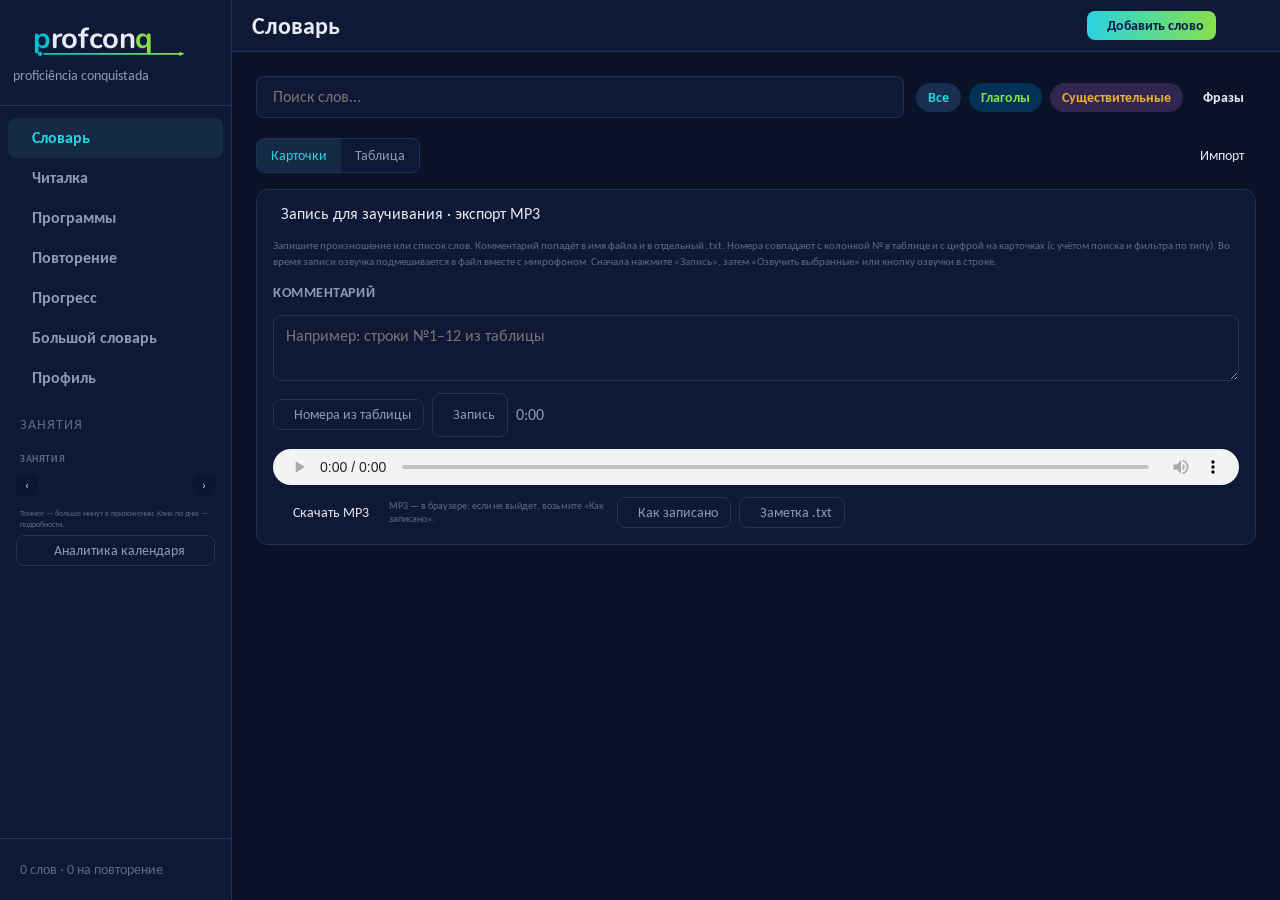
==== index.html @ d8fa4117 "Initial commit: proficonq SPA with URL routing Co-authored-by: Cursor <cursoragent@cursor.com>" ====
﻿<!DOCTYPE html>
<html lang="ru" data-theme="dark">
<head>
<meta charset="UTF-8">
<meta name="viewport" content="width=device-width, initial-scale=1.0, viewport-fit=cover">
<script>
(function(){try{var w=window.innerWidth;if(window.visualViewport&&visualViewport.width>0)w=Math.min(w,visualViewport.width);var narrow=w<=768;document.documentElement.classList.toggle('narrow-drawer',narrow);if(narrow)document.documentElement.classList.add('mobile-nav-collapsed');}catch(e){}})();
</script>
<title>profconq</title>
<link rel="icon" type="image/svg+xml" href="/favicon.svg">
<meta name="theme-color" content="#00C2D1">
<meta name="description" content="profconq — proficiência conquistada">
<link rel="preconnect" href="https://fonts.googleapis.com">
<link rel="preconnect" href="https://fonts.gstatic.com" crossorigin>
<link href="https://fonts.googleapis.com/css2?family=Carlito:ital,wght@0,400;0,700;1,400;1,700&family=Nunito:wght@700&display=swap" rel="stylesheet">
<script src="https://unpkg.com/lucide@latest/dist/umd/lucide.js"></script>
<style>
/* ───── DESIGN TOKENS ───── */
:root,[data-theme="light"]{
  --color-bg:#f4f8fa;--color-surface:#ffffff;--color-surface-2:#f9fbfc;
  --color-surface-offset:#eef6f8;--color-surface-offset-2:#e3f0f3;
  --color-surface-dynamic:#d6e8ec;--color-divider:#d0e2e6;--color-border:#c2d6dc;
  --color-text:#0D1B4D;--color-text-muted:#4a5878;--color-text-faint:#8a96ad;
  --color-text-inverse:#ffffff;
  --color-primary:#00C2D1;--color-primary-hover:#00a8b6;--color-primary-active:#008a96;
  --color-primary-highlight:#dff6f8;
  --color-success:#5cb82e;--color-error:#c43d8b;--color-warning:#c45c1a;
  --color-gold:#e6a817;--color-accent:#86E04A;
  --radius-sm:.375rem;--radius-md:.5rem;--radius-lg:.75rem;--radius-xl:1rem;--radius-full:9999px;
  --shadow-sm:0 1px 2px oklch(0.2 0.01 80/.06);--shadow-md:0 4px 12px oklch(0.2 0.01 80/.08);
  --shadow-lg:0 12px 32px oklch(0.2 0.01 80/.12);
  --transition:180ms cubic-bezier(.16,1,.3,1);
  --space-1:.25rem;--space-2:.5rem;--space-3:.75rem;--space-4:1rem;
  --space-5:1.25rem;--space-6:1.5rem;--space-8:2rem;--space-10:2.5rem;
  --space-12:3rem;--space-16:4rem;--space-20:5rem;
  --text-xs:clamp(.75rem,.7rem + .25vw,.875rem);
  --text-sm:clamp(.875rem,.8rem + .35vw,1rem);
  --text-base:clamp(1rem,.95rem + .25vw,1.125rem);
  --text-lg:clamp(1.125rem,1rem + .75vw,1.5rem);
  --text-xl:clamp(1.5rem,1.2rem + 1.25vw,2.25rem);
  --font-ui:'Carlito',Calibri,'Segoe UI','Helvetica Neue',Helvetica,Arial,sans-serif;
  --font-display:var(--font-ui);
  --font-body:var(--font-ui);
}
[data-theme="dark"]{
  --color-bg:#0a1228;--color-surface:#0f1835;--color-surface-2:#131e3f;
  --color-surface-offset:#0c152f;--color-surface-offset-2:#162044;
  --color-surface-dynamic:#1c2a52;--color-divider:#1a2848;--color-border:#243158;
  --color-text:#e4ebf5;--color-text-muted:#8b9ab8;--color-text-faint:#5c6a85;
  --color-text-inverse:#0D1B4D;
  --color-primary:#28d4e0;--color-primary-hover:#00C2D1;--color-primary-active:#00a8b6;
  --color-primary-highlight:#152a45;
  --color-success:#86E04A;--color-error:#d163a7;--color-warning:#bb653b;
  --color-gold:#e8af34;--color-accent:#86E04A;
  --shadow-sm:0 1px 2px oklch(0 0 0/.2);--shadow-md:0 4px 12px oklch(0 0 0/.3);
  --shadow-lg:0 12px 32px oklch(0 0 0/.4);
}
*,*::before,*::after{box-sizing:border-box;margin:0;padding:0}
html{-webkit-font-smoothing:antialiased;text-rendering:optimizeLegibility;scroll-behavior:smooth}
body{min-height:100dvh;font-family:var(--font-body);font-size:var(--text-base);line-height:1.5;color:var(--color-text);background:var(--color-bg);display:flex;flex-direction:column}
img,svg{display:block;max-width:100%}
input,button,textarea,select{font:inherit;color:inherit}
button{cursor:pointer;background:none;border:none}
.btn i,.btn svg,.btn [data-lucide]{pointer-events:none;flex-shrink:0}
::selection{background:oklch(from var(--color-primary) l c h/.25);color:var(--color-text)}
:focus-visible{outline:2px solid var(--color-primary);outline-offset:3px;border-radius:var(--radius-sm)}
a,button,[role="button"],input,textarea,select{transition:color var(--transition),background var(--transition),border-color var(--transition),box-shadow var(--transition),opacity var(--transition)}

/* ───── LAYOUT ───── */
.app-shell{display:flex;flex:1;height:100dvh;overflow:hidden}
.sidebar{width:232px;flex-shrink:0;background:var(--color-surface);border-right:1px solid var(--color-border);display:flex;flex-direction:column;overflow-y:auto;transition:width var(--transition)}
.sidebar-header{padding:var(--space-5) var(--space-3);display:flex;align-items:center;gap:var(--space-3);border-bottom:1px solid var(--color-border);min-width:0;background:var(--color-surface)}
.logo-wrap{display:flex;flex-direction:column;gap:var(--space-2);min-width:0;flex:1;width:100%}
.logo-wordmark{display:block;width:auto;max-width:200px;height:40px;background:transparent}
.logo-wordmark .logo-mid{fill:#0D1B4D}
[data-theme="dark"] .logo-wordmark .logo-mid{fill:#e4ebf5}
.logo-sub{font-size:var(--text-xs);color:var(--color-text-muted);padding-left:1px;line-height:1.2}
.sidebar-nav{flex:1;padding:var(--space-3) var(--space-2)}
.nav-section{margin-bottom:var(--space-4)}
.nav-section[hidden]{display:none!important}
.nav-label{font-size:var(--text-xs);color:var(--color-text-faint);text-transform:uppercase;letter-spacing:.07em;padding:0 var(--space-3);margin-bottom:var(--space-1)}
.nav-item{display:flex;align-items:center;gap:var(--space-3);padding:var(--space-2) var(--space-3);border-radius:var(--radius-md);color:var(--color-text-muted);font-size:var(--text-sm);font-weight:500;cursor:pointer;user-select:none;text-decoration:none;width:100%;text-align:left}
.nav-item i{flex-shrink:0;opacity:.8}
.nav-item:hover{background:var(--color-surface-offset);color:var(--color-text)}
.nav-item.active{background:var(--color-primary-highlight);color:var(--color-primary)}
.nav-item.active i{opacity:1}
.nav-item-main{font-weight:600}
.hub-page{max-width:880px}
.hub-title{font-family:var(--font-display);font-size:var(--text-xl);margin-bottom:var(--space-2)}
.hub-desc{color:var(--color-text-muted);margin-bottom:var(--space-6);font-size:var(--text-sm);line-height:1.5}
.hub-grid{display:grid;grid-template-columns:repeat(auto-fill,minmax(240px,1fr));gap:var(--space-4)}
.hub-card{display:flex;flex-direction:column;gap:var(--space-2);padding:var(--space-5);border:1px solid var(--color-border);border-radius:var(--radius-lg);background:var(--color-surface);cursor:pointer;text-align:left;width:100%;transition:border-color var(--transition),background var(--transition),box-shadow var(--transition)}
.hub-card:hover{border-color:var(--color-primary);background:var(--color-surface-offset);box-shadow:var(--shadow-sm)}
.hub-card-title{font-weight:600;color:var(--color-text);font-size:var(--text-base)}
.hub-card-desc{font-size:var(--text-xs);color:var(--color-text-muted);line-height:1.45}
.profile-page{max-width:min(640px,100%);display:flex;flex-direction:column;gap:var(--space-3);padding-bottom:var(--space-6)}
.profile-brand{display:flex;flex-direction:column;gap:2px;padding:var(--space-2) 0 var(--space-1)}
.profile-brand-title{font-family:var(--font-display);font-size:var(--text-xl);font-weight:700;letter-spacing:-.02em;line-height:1.15}
.profile-brand-title .profile-brand-p{color:#00C2D1}
.profile-brand-title .profile-brand-q{color:#86E04A}
.profile-brand-tagline{font-size:var(--text-xs);color:var(--color-text-muted);line-height:1.4}
.profile-section-title{font-size:11px;font-weight:600;text-transform:uppercase;letter-spacing:.06em;color:var(--color-text-faint);margin:var(--space-2) 0 0;padding:0 var(--space-1)}
.profile-card{padding:var(--space-4) var(--space-5);border:1px solid var(--color-border);border-radius:var(--radius-xl);background:var(--color-surface)}
.profile-stats-row{display:flex;justify-content:space-evenly;gap:var(--space-3);text-align:center}
.profile-stat-val{font-family:var(--font-display);font-size:var(--text-xl);font-weight:600;color:var(--color-text);line-height:1.2}
.profile-stat-label{font-size:11px;color:var(--color-text-muted);margin-top:4px;line-height:1.3}
.profile-progress-link{display:flex;align-items:center;gap:var(--space-3);width:100%;padding:4px 0;border:none;background:transparent;cursor:pointer;text-align:left;color:inherit;font:inherit}
.profile-progress-link:hover .profile-progress-title{color:var(--color-primary)}
.profile-progress-icon{width:36px;height:36px;border-radius:var(--radius-md);display:flex;align-items:center;justify-content:center;background:color-mix(in oklch,var(--color-primary) 14%,var(--color-surface));color:var(--color-primary);flex-shrink:0}
.profile-progress-body{flex:1;min-width:0}
.profile-progress-title{font-size:var(--text-sm);font-weight:600;color:var(--color-text);margin:0 0 2px}
.profile-progress-hint{font-size:var(--text-xs);color:var(--color-text-muted);margin:0;line-height:1.4}
.profile-progress-chevron{color:var(--color-text-muted);flex-shrink:0}
.profile-settings-block{display:flex;flex-direction:column;gap:0}
.profile-setting-block{padding:var(--space-4) 0}
.profile-setting-block:first-child{padding-top:0}
.profile-setting-label{font-size:var(--text-sm);font-weight:600;color:var(--color-text);margin:0 0 8px}
.profile-setting-desc{font-size:var(--text-xs);color:var(--color-text-muted);line-height:1.45;margin:4px 0 0}
.profile-setting-divider{height:1px;background:var(--color-border);margin:0}
.profile-chip-row{display:flex;gap:4px;padding:4px;border-radius:var(--radius-md);background:var(--color-surface-offset);border:1px solid var(--color-border)}
.profile-chip-row--compact .profile-chip{font-size:10px;padding:8px 4px;line-height:1.25}
.profile-chip{flex:1;border:none;background:transparent;border-radius:calc(var(--radius-md) - 2px);padding:10px 6px;font-size:11px;font-weight:500;color:var(--color-text-muted);cursor:pointer;text-align:center;line-height:1.3;transition:background .15s,color .15s}
.profile-chip.active{background:color-mix(in oklch,var(--color-primary) 18%,var(--color-surface));color:var(--color-primary);font-weight:600}
.profile-toggle-row{display:flex;align-items:flex-start;gap:var(--space-3)}
.profile-toggle-copy{flex:1;min-width:0}
.profile-switch{position:relative;width:44px;height:26px;flex-shrink:0;margin-top:2px}
.profile-switch input{opacity:0;width:0;height:0;position:absolute}
.profile-switch-slider{position:absolute;inset:0;border-radius:999px;background:var(--color-surface-offset);border:1px solid var(--color-border);cursor:pointer;transition:background .2s}
.profile-switch-slider::before{content:'';position:absolute;width:20px;height:20px;left:2px;top:2px;border-radius:50%;background:var(--color-text-muted);transition:transform .2s,background .2s}
.profile-switch input:checked+.profile-switch-slider{background:var(--color-primary);border-color:var(--color-primary)}
.profile-switch input:checked+.profile-switch-slider::before{transform:translateX(18px);background:var(--color-surface)}
.profile-font-size-row{display:flex;align-items:center;justify-content:center;gap:var(--space-2);margin-top:var(--space-2)}
.profile-font-size-label{min-width:108px;text-align:center;font-size:12px;font-weight:600;color:var(--color-primary);line-height:1.35}
.profile-font-preview{margin-top:var(--space-3);padding:10px 12px;border-radius:var(--radius-md);background:var(--color-surface-offset);border:1px solid var(--color-border);color:var(--color-text);line-height:1.5}
.programs-page{max-width:920px}
.programs-header{display:flex;align-items:flex-start;justify-content:space-between;gap:var(--space-4);margin-bottom:var(--space-6);flex-wrap:wrap}
.programs-header h2{font-family:var(--font-display);font-size:var(--text-xl);margin:0 0 var(--space-2)}
.programs-header p{margin:0;font-size:var(--text-sm);color:var(--color-text-muted);line-height:1.5;max-width:520px}
.programs-list{display:grid;grid-template-columns:repeat(auto-fill,minmax(260px,1fr));gap:var(--space-4)}
.programs-card{padding:var(--space-5);border:1px solid var(--color-border);border-radius:var(--radius-lg);background:var(--color-surface);cursor:pointer;text-align:left;transition:border-color var(--transition),box-shadow var(--transition)}
.programs-card:hover{border-color:var(--color-primary);box-shadow:var(--shadow-sm)}
.programs-card-title{font-weight:600;color:var(--color-text);margin-bottom:var(--space-1)}
.programs-card-meta{font-size:var(--text-xs);color:var(--color-text-muted);line-height:1.45}
.programs-progress-bar{height:6px;border-radius:999px;background:var(--color-surface-offset);overflow:hidden;margin-top:var(--space-3)}
.programs-progress-fill{height:100%;background:linear-gradient(90deg,var(--color-primary),var(--color-accent));border-radius:inherit}
.programs-empty{padding:var(--space-8);text-align:center;color:var(--color-text-muted);border:1px dashed var(--color-border);border-radius:var(--radius-lg)}
.programs-detail-head{display:flex;align-items:center;gap:var(--space-3);margin-bottom:var(--space-5);flex-wrap:wrap}
.programs-detail-stats{display:grid;grid-template-columns:repeat(auto-fit,minmax(140px,1fr));gap:var(--space-3);margin-bottom:var(--space-5)}
.programs-stat{padding:var(--space-4);border:1px solid var(--color-border);border-radius:var(--radius-lg);background:var(--color-surface)}
.programs-stat-num{font-size:var(--text-lg);font-weight:700;color:var(--color-primary)}
.programs-stat-label{font-size:var(--text-xs);color:var(--color-text-muted);margin-top:2px}
.programs-days{display:flex;flex-direction:column;gap:var(--space-3)}
.programs-day{border:1px solid var(--color-border);border-radius:var(--radius-lg);background:var(--color-surface);overflow:hidden}
.programs-day.is-done{border-color:color-mix(in oklch,var(--color-success) 45%,var(--color-border));background:color-mix(in oklch,var(--color-success) 6%,var(--color-surface))}
.programs-day.is-today{box-shadow:0 0 0 1px var(--color-primary)}
.programs-day-head{display:flex;align-items:center;justify-content:space-between;gap:var(--space-3);padding:var(--space-3) var(--space-4);border-bottom:1px solid var(--color-border);flex-wrap:wrap}
.programs-day-title{font-weight:600;font-size:var(--text-sm)}
.programs-day-date{font-size:var(--text-xs);color:var(--color-text-muted)}
.programs-day-body{padding:var(--space-3) var(--space-4) var(--space-4)}
.programs-day-chips{display:flex;flex-wrap:wrap;gap:6px}
.programs-word-chip{font-size:11px;padding:4px 8px;border-radius:var(--radius-full);background:var(--color-surface-offset);color:var(--color-text);border:1px solid var(--color-border)}
.programs-word-chip.is-frase{background:color-mix(in oklch,var(--color-gold) 12%,var(--color-surface-offset));border-color:color-mix(in oklch,var(--color-gold) 35%,var(--color-border))}
.programs-picker{max-height:min(52vh,420px);overflow-y:auto;border:1px solid var(--color-border);border-radius:var(--radius-md);padding:var(--space-2);background:var(--color-surface-offset)}
.programs-picker-row{display:flex;align-items:flex-start;gap:var(--space-2);padding:6px 8px;border-radius:var(--radius-sm);font-size:var(--text-xs)}
.programs-picker-row:hover{background:var(--color-surface)}
.programs-picker-row label{display:flex;gap:var(--space-2);cursor:pointer;flex:1;min-width:0}
.programs-picker-pt{font-weight:600;color:var(--color-text)}
.programs-picker-ru{color:var(--color-text-muted)}
.programs-vocab-toolbar{display:flex;align-items:center;justify-content:space-between;gap:var(--space-2);flex-wrap:wrap;margin-bottom:var(--space-2)}
.programs-vocab-toolbar-actions{display:flex;align-items:center;gap:6px;flex-wrap:wrap}
.programs-vocab-view-toggle{display:inline-flex;border:1px solid var(--color-border);border-radius:var(--radius-md);overflow:hidden}
.programs-vocab-view-toggle button{border:none;background:transparent;padding:5px 10px;font-size:11px;color:var(--color-text-muted);cursor:pointer;display:inline-flex;align-items:center;gap:4px}
.programs-vocab-view-toggle button.active{background:color-mix(in oklch,var(--color-primary) 18%,var(--color-surface));color:var(--color-primary);font-weight:600}
.programs-picker-count{font-size:11px;color:var(--color-text-muted);margin-left:auto}
.programs-picker-group{margin-bottom:var(--space-3)}
.programs-picker-group:last-child{margin-bottom:0}
.programs-picker-group-head{display:flex;align-items:center;gap:8px;padding:8px 10px;border-radius:var(--radius-md);background:color-mix(in oklch,var(--color-primary) 10%,var(--color-surface));border:1px solid var(--color-border);font-size:12px;font-weight:600;color:var(--color-text);cursor:pointer;user-select:none}
.programs-picker-group-head input{accent-color:var(--color-primary);flex-shrink:0}
.programs-picker-group-title{flex:1;min-width:0;overflow:hidden;text-overflow:ellipsis;white-space:nowrap}
.programs-picker-group-meta{font-size:10px;font-weight:500;color:var(--color-text-muted);flex-shrink:0}
.programs-picker-cards{display:grid;grid-template-columns:repeat(auto-fill,minmax(200px,1fr));gap:8px;padding:8px 4px 4px}
.programs-picker-card{display:flex;gap:8px;align-items:flex-start;padding:8px 10px;border:1px solid var(--color-border);border-radius:var(--radius-md);background:var(--color-surface);cursor:pointer;font-size:11px;line-height:1.35}
.programs-picker-card:hover{border-color:color-mix(in oklch,var(--color-primary) 40%,var(--color-border))}
.programs-picker-card.is-selected{border-color:var(--color-primary);background:color-mix(in oklch,var(--color-primary) 8%,var(--color-surface))}
.programs-picker-card input{accent-color:var(--color-primary);margin-top:2px;flex-shrink:0}
.programs-picker-card-pt{font-weight:600;color:var(--color-text);word-break:break-word}
.programs-picker-card-ru{color:var(--color-text-muted);word-break:break-word}
.programs-picker-card-tag{font-size:9px;color:var(--color-text-faint);margin-top:2px}
.programs-picker-table-wrap{overflow-x:auto;margin-top:4px}
.programs-picker-table{width:100%;border-collapse:collapse;font-size:11px;min-width:480px}
.programs-picker-table th,.programs-picker-table td{padding:6px 8px;border-bottom:1px solid var(--color-border);text-align:left;vertical-align:top}
.programs-picker-table th{font-size:10px;text-transform:uppercase;letter-spacing:.04em;color:var(--color-text-faint);background:var(--color-surface)}
.programs-picker-table tbody tr:hover{background:var(--color-surface-offset)}
.programs-picker-table .programs-picker-group-row td{background:color-mix(in oklch,var(--color-primary) 10%,var(--color-surface));font-weight:600}
.programs-create-modal .modal{max-width:min(820px,96vw)!important;max-height:min(92vh,900px);display:flex;flex-direction:column}
.programs-create-modal .programs-create-body{overflow-y:auto;flex:1;min-height:0}
.activity-cal-wrap{padding:var(--space-2) var(--space-2) 0;margin-top:var(--space-2)}
.activity-cal-h{font-size:10px;font-weight:600;text-transform:uppercase;letter-spacing:.06em;color:var(--color-text-faint);margin:0 0 var(--space-2);padding:0 var(--space-1)}
.activity-cal-nav{display:flex;align-items:center;justify-content:space-between;gap:4px;margin-bottom:6px}
.activity-cal-nav button{border:none;background:var(--color-surface-offset);color:var(--color-text);width:22px;height:22px;border-radius:var(--radius-sm);cursor:pointer;font-size:12px;line-height:1;padding:0}
.activity-cal-nav button:hover{background:var(--color-border)}
.activity-cal-title{font-size:10px;color:var(--color-text-muted);text-align:center;flex:1;line-height:1.2}
.activity-cal-grid{display:grid;grid-template-columns:repeat(7,1fr);gap:2px}
.activity-cal-dow{font-size:8px;color:var(--color-text-faint);text-align:center;padding:0 0 3px;text-transform:uppercase}
.activity-cal-cell{min-height:22px;font-size:9px;border-radius:4px;display:flex;align-items:center;justify-content:center;cursor:pointer;border:1px solid transparent;color:var(--color-text);line-height:1}
.activity-cal-cell:hover{border-color:color-mix(in oklch,var(--color-primary) 60%,transparent)}
.activity-cal-cell.other-month{opacity:.38}
.activity-cal-cell.today{box-shadow:0 0 0 1px var(--color-primary)}
.activity-cal-legend{font-size:8px;color:var(--color-text-faint);margin-top:6px;line-height:1.35;padding:0 var(--space-1)}
.activity-day-modal .modal{max-width:420px}
.activity-day-list{font-size:var(--text-xs);color:var(--color-text);max-height:50vh;overflow-y:auto}
.activity-day-section{margin:0 0 var(--space-2);padding-top:var(--space-2)}
.activity-day-section-title{font-size:10px;font-weight:700;letter-spacing:.04em;text-transform:uppercase;color:var(--color-text-faint);margin:0 0 var(--space-2)}
.activity-day-note{margin:0 0 var(--space-2);font-size:10px;color:var(--color-text-muted);line-height:1.35}
.activity-day-row{display:flex;gap:var(--space-2);padding:var(--space-2) 0;border-bottom:1px solid var(--color-border);align-items:flex-start}
.activity-day-row:last-child{border-bottom:none}
.activity-day-time{flex-shrink:0;width:5.5rem;color:var(--color-text-muted);font-variant-numeric:tabular-nums}
.activity-day-meta{flex:1;min-width:0}
.activity-day-view{font-weight:600;color:var(--color-text)}
.activity-day-dur{color:var(--color-text-faint);font-size:10px;margin-top:2px}
.activity-day-error{padding:var(--space-2);border:1px solid color-mix(in oklch,var(--color-danger) 26%,var(--color-border));border-radius:var(--radius-md);background:color-mix(in oklch,var(--color-danger) 7%,var(--color-surface));margin-bottom:var(--space-2)}
.activity-day-error-q{font-weight:600;color:var(--color-text);margin-bottom:2px}
.activity-day-error-a{font-size:10px;color:var(--color-text-muted);line-height:1.4}
.activity-heatmap-bar{display:flex;height:4px;border-radius:2px;overflow:hidden;margin-top:6px;gap:1px}
.activity-heatmap-seg{flex:1;min-width:2px;border-radius:1px}
.activity-cal-cell.activity-int-0{background:var(--color-surface-offset);color:var(--color-text-muted)}
.activity-cal-cell.activity-int-1{background:color-mix(in oklch,var(--color-primary) 18%,var(--color-surface-offset))}
.activity-cal-cell.activity-int-2{background:color-mix(in oklch,var(--color-primary) 32%,var(--color-surface-offset))}
.activity-cal-cell.activity-int-3{background:color-mix(in oklch,var(--color-primary) 48%,var(--color-surface-offset))}
.activity-cal-cell.activity-int-4{background:color-mix(in oklch,var(--color-primary) 62%,var(--color-surface-offset))}
.activity-cal-cell.activity-int-5{background:color-mix(in oklch,var(--color-primary) 78%,var(--color-surface-offset));color:var(--color-bg)}
.sidebar-footer{padding:var(--space-3) var(--space-2);border-top:1px solid var(--color-border)}
.main-area{flex:1;display:flex;flex-direction:column;overflow:hidden;background:var(--color-bg)}
.topbar{height:52px;flex-shrink:0;border-bottom:1px solid var(--color-border);display:flex;align-items:center;padding:0 var(--space-5);gap:var(--space-3);background:var(--color-surface);overflow-x:auto;overflow-y:hidden;-webkit-overflow-scrolling:touch;scrollbar-width:none}
.topbar::-webkit-scrollbar{display:none}
#undo-delete-btn:not([hidden]){display:inline-flex!important;align-items:center;gap:var(--space-2);flex-shrink:0}
#undo-delete-btn[hidden]{display:none!important}
.topbar-title{font-size:var(--text-lg);font-weight:600;flex:1;min-width:0}
.topbar-actions{display:flex;align-items:center;gap:var(--space-2)}
.page-content{flex:1;overflow-y:auto;padding:var(--space-6) var(--space-6)}

/* ───── BUTTONS ───── */
.btn{display:inline-flex;align-items:center;gap:var(--space-2);padding:var(--space-2) var(--space-4);border-radius:var(--radius-md);font-size:var(--text-sm);font-weight:500;border:none;cursor:pointer;white-space:nowrap;transition:all var(--transition)}
.btn-primary{background:linear-gradient(90deg,var(--color-primary),var(--color-accent));color:#0D1B4D;font-weight:600}
.btn-primary:hover{filter:brightness(1.05)}
.btn-ghost{background:transparent;color:var(--color-text-muted);border:1px solid var(--color-border)}
.btn-ghost:hover{background:var(--color-surface-offset);color:var(--color-text)}
.btn-sm{padding:var(--space-1) var(--space-3);font-size:var(--text-xs)}
.btn-icon{width:36px;height:36px;padding:0;display:inline-flex;align-items:center;justify-content:center;border-radius:var(--radius-md);background:transparent;color:var(--color-text-muted);border:1px solid transparent}
.btn-icon:hover{background:var(--color-surface-offset);color:var(--color-text)}

/* ───── BADGE ───── */
.badge{display:inline-flex;align-items:center;padding:2px var(--space-2);border-radius:var(--radius-full);font-size:var(--text-xs);font-weight:600}
.badge-green{background:color-mix(in oklch,var(--color-success) 15%,var(--color-surface));color:var(--color-success)}
.badge-blue{background:color-mix(in oklch,var(--color-primary) 15%,var(--color-surface));color:var(--color-primary)}
.badge-yellow{background:color-mix(in oklch,var(--color-gold) 15%,var(--color-surface));color:var(--color-gold)}
.badge-red{background:color-mix(in oklch,var(--color-error) 15%,var(--color-surface));color:var(--color-error)}

/* ───── CARDS ───── */
.card{background:var(--color-surface);border:1px solid var(--color-border);border-radius:var(--radius-xl);padding:var(--space-5);box-shadow:var(--shadow-sm)}
.card-title{font-size:var(--text-base);font-weight:600;margin-bottom:var(--space-1)}
.card-meta{font-size:var(--text-xs);color:var(--color-text-muted)}

/* ───── VIEWS ───── */
.view{display:none}
.view.active{display:block}

/* ───── VOCAB ───── */
.vocab-toolbar{display:flex;align-items:center;gap:var(--space-3);margin-bottom:var(--space-5);flex-wrap:wrap}
.search-input{flex:1;min-width:200px;padding:var(--space-2) var(--space-4);border-radius:var(--radius-md);border:1px solid var(--color-border);background:var(--color-surface);color:var(--color-text);font-size:var(--text-sm);outline:none}
.search-input:focus{border-color:var(--color-primary);box-shadow:0 0 0 3px color-mix(in oklch,var(--color-primary) 20%,transparent)}
.vocab-grid{display:grid;grid-template-columns:repeat(auto-fill,minmax(min(280px,100%),1fr));gap:var(--space-4);align-content:start}
.vocab-toolbar-extra{display:flex;align-items:center;justify-content:space-between;gap:var(--space-3);flex-wrap:wrap;margin-bottom:var(--space-4);width:100%}
.vocab-import-preview{max-height:min(240px,36vh);overflow:auto;border:1px solid var(--color-border);border-radius:var(--radius-md);margin:var(--space-3) 0}
.vocab-import-preview table{width:100%;border-collapse:collapse;font-size:11px}
.vocab-import-preview th,.vocab-import-preview td{padding:6px 8px;border-bottom:1px solid var(--color-border);text-align:left;vertical-align:top}
.vocab-import-preview th{font-size:10px;text-transform:uppercase;color:var(--color-text-faint);background:var(--color-surface-offset);position:sticky;top:0}
.vocab-import-stats{font-size:var(--text-sm);color:var(--color-text-muted);line-height:1.5;margin:0}
.vocab-dictaphone{margin-bottom:var(--space-4);width:100%;border:1px solid var(--color-border);border-radius:var(--radius-lg);background:var(--color-surface);overflow:hidden}
.vocab-dictaphone>summary{list-style:none;cursor:pointer;padding:var(--space-3) var(--space-4);font-size:var(--text-sm);font-weight:500;color:var(--color-text);display:flex;align-items:center;gap:var(--space-2);user-select:none}
.vocab-dictaphone>summary::-webkit-details-marker{display:none}
.vocab-dictaphone>summary:hover{background:var(--color-surface-offset)}
.vocab-dictaphone-body{padding:0 var(--space-4) var(--space-4);display:flex;flex-direction:column;gap:var(--space-3)}
.vocab-dictaphone-row{display:flex;flex-wrap:wrap;gap:var(--space-2);align-items:center}
#vocab-dictaphone-rec-btn{position:relative;z-index:2;pointer-events:auto!important;min-height:44px;touch-action:manipulation}
#vocab-dictaphone-rec-btn.rec-pending{opacity:.7;cursor:wait}
.btn.tts-speaking{color:#fff!important;background:var(--color-primary)!important;border-color:var(--color-primary)!important}
.btn.tts-stop-active{color:#fff!important;background:#e55!important;border-color:#e55!important}
.vocab-dictaphone-body{position:relative;z-index:1}
.big-dict-panel{max-width:52rem;margin:0 auto;padding:0 var(--space-2)}
.big-dict-lead{font-size:var(--text-sm);color:var(--color-text-muted);line-height:1.55;margin:0 0 var(--space-4)}
.big-dict-lead code{font-size:11px;background:var(--color-surface-offset);padding:2px 6px;border-radius:var(--radius-sm)}
.big-dict-toolbar{display:flex;flex-wrap:wrap;gap:var(--space-2);align-items:center;margin-bottom:var(--space-3)}
.big-dict-toolbar .form-input{flex:1;min-width:12rem;max-width:28rem}
.big-dict-check{display:inline-flex;align-items:center;gap:6px;font-size:11px;color:var(--color-text-muted);cursor:pointer;user-select:none}
.big-dict-status{font-size:var(--text-sm);color:var(--color-text-muted);min-height:1.4em;margin-bottom:var(--space-2)}
.big-dict-status.is-err{color:oklch(0.55 0.18 25)}
.big-dict-synthesis{margin-bottom:var(--space-4);padding:var(--space-3);border-radius:var(--radius-lg);border:1px solid var(--color-border);background:var(--color-surface-offset);font-size:var(--text-sm);line-height:1.5;white-space:pre-wrap}
.big-dict-synthesis h4{margin:0 0 var(--space-2);font-size:var(--text-xs);text-transform:uppercase;letter-spacing:.06em;color:var(--color-text-faint)}
.big-dict-results{display:flex;flex-direction:column;gap:var(--space-3)}
.big-dict-hit{padding:var(--space-3);border:1px solid var(--color-border);border-radius:var(--radius-lg);background:var(--color-surface)}
.big-dict-hit-meta{font-size:10px;color:var(--color-text-faint);margin-bottom:var(--space-2)}
.big-dict-hit-text{font-size:var(--text-sm);line-height:1.5;white-space:pre-wrap;color:var(--color-text);font-family:var(--font-ui)}
.vocab-dictaphone-time{font-variant-numeric:tabular-nums;font-size:var(--text-sm);color:var(--color-text-muted);min-width:3.2em}
.vocab-view-toggle{display:inline-flex;border:1px solid var(--color-border);border-radius:var(--radius-md);overflow:hidden;background:var(--color-surface)}
.vocab-view-toggle button{border:none;background:transparent;padding:6px 14px;font-size:var(--text-xs);cursor:pointer;color:var(--color-text-muted);font-weight:500}
.vocab-view-toggle button:hover{color:var(--color-text);background:var(--color-surface-offset)}
.vocab-view-toggle button.active{background:var(--color-primary-highlight);color:var(--color-primary)}
.vocab-table-wrap{width:100%;overflow-x:auto;border:1px solid var(--color-border);border-radius:var(--radius-xl);background:var(--color-surface);padding:0}
.vocab-table{width:100%;border-collapse:collapse;font-size:var(--text-sm);min-width:960px;table-layout:fixed}
.vocab-table th{text-align:left;padding:var(--space-2) var(--space-3);background:var(--color-surface-offset);border-bottom:1px solid var(--color-border);font-size:10px;text-transform:uppercase;letter-spacing:.05em;color:var(--color-text-faint);white-space:nowrap;position:relative;box-sizing:border-box}
.vocab-table-resize-handle{position:absolute;right:0;top:0;bottom:0;width:8px;margin-right:-4px;cursor:col-resize;z-index:2;touch-action:none}
.vocab-table-resize-handle:hover{background:color-mix(in oklch,var(--color-primary) 22%,transparent)}
body.vocab-table-col-resizing{-webkit-user-select:none;user-select:none}
.vocab-table td{padding:var(--space-2) var(--space-3);border-bottom:1px solid var(--color-border);vertical-align:top;word-break:break-word;overflow-wrap:break-word}
/* Строки с полями: одна линия границы на всю ширину; № и слово не «ломают» сетку */
.vocab-table tbody tr[data-wid] > td{vertical-align:middle}
.vocab-table td.vocab-table-idx{width:2.75rem;max-width:3rem;text-align:right;font-size:11px;color:var(--color-text-faint);font-variant-numeric:tabular-nums;white-space:nowrap;padding-left:var(--space-2);padding-right:var(--space-2);box-sizing:border-box;line-height:1.35}
.vocab-table td.vocab-table-idx.vocab-table-idx-with-cb{min-width:3.25rem;max-width:4.25rem;text-align:right}
.vocab-table-idx-with-cb .vocab-table-idx-inner{display:inline-flex;align-items:center;justify-content:flex-end;gap:5px;vertical-align:middle}
.vocab-table-row-cb,.vocab-table-select-all-cb{width:14px;height:14px;margin:0;flex-shrink:0;cursor:pointer;accent-color:var(--color-primary)}
/* .word-pt в карточках — flex/clamp; на <td> это ломало table-cell и границы */
.vocab-table td.word-pt{display:table-cell;-webkit-line-clamp:unset;-webkit-box-orient:unset;overflow:visible;font-size:inherit;font-weight:inherit;font-family:inherit;color:inherit;word-break:normal}
.vocab-table td.word-pt .vocab-table-editable{font-weight:600}
.vocab-table tbody tr[data-wid]{cursor:pointer}
.vocab-table tbody tr[data-wid]:hover{background:var(--color-surface-offset)}
.vocab-table-group td{background:color-mix(in oklch,var(--color-primary) 10%,transparent);font-weight:600;font-size:var(--vocab-ui-font-size);padding:var(--space-2) var(--space-3);color:var(--color-text-muted)}
/* Не задавать display:flex на <td> — ломает ширину колонок при table-layout:fixed */
.vocab-table-actions{white-space:normal;width:1%;min-width:11.5rem;vertical-align:middle;box-sizing:border-box}
.vocab-table-actions-inner{display:flex;flex-wrap:wrap;align-items:center;justify-content:flex-end;gap:4px}
.vocab-table-actions .btn{padding:4px 6px;min-height:auto;flex-shrink:0}
.vocab-table-action-btn{padding:1px 5px!important;min-width:26px;min-height:24px;line-height:1;justify-content:center}
.vocab-table-action-btn svg{width:13px!important;height:13px!important}
.vocab-table-col-tag{min-width:9rem}
.vocab-table-col-tag .vocab-table-editable-select{min-width:8rem;width:100%;box-sizing:border-box}
.vocab-table-col-inf{min-width:5.5rem}
.vocab-table-inf-cell{display:flex;align-items:center;gap:4px;width:100%;box-sizing:border-box}
.vocab-table-inf-cell .vocab-table-editable{flex:1;min-width:0}
.vocab-table-inf-fill-btn{padding:1px 5px!important;min-width:26px;min-height:24px;line-height:1;flex-shrink:0;justify-content:center}
.vocab-table-inf-fill-btn svg{width:13px!important;height:13px!important}
.vocab-table-inf-fill-btn:disabled{opacity:.45;cursor:not-allowed}
#view-vocab{
  --vocab-ui-font-size:14px;
  --vocab-ui-font-family:var(--font-ui);
  --vocab-mark-red:oklch(0.58 0.17 25);
  --vocab-mark-yellow:oklch(0.78 0.14 92);
  --vocab-mark-green:oklch(0.58 0.12 155);
}
#view-vocab .vocab-table,
#view-vocab .vocab-table .vocab-table-editable,
#view-vocab .vocab-table .vocab-table-editable-select{font-size:var(--vocab-ui-font-size);font-family:var(--vocab-ui-font-family)}
#view-vocab .vocab-table td.vocab-table-idx{font-size:var(--vocab-ui-font-size);color:var(--color-text-faint)}
#view-vocab .vocab-grid .word-card .word-pt,
#view-vocab .vocab-grid .word-card .word-ru,
#view-vocab .vocab-grid .word-card .word-example,
#view-vocab .vocab-grid .word-card .word-infinitivo{font-size:var(--vocab-ui-font-size);font-family:var(--vocab-ui-font-family)}
#view-vocab .vocab-grid .word-card .word-pt{font-weight:600}
#view-vocab .vocab-grid .word-card .word-ru{color:var(--color-text-muted)}
#view-vocab .vocab-table .vocab-learn-mark-select{font-size:9px!important;padding:2px 4px!important;max-width:104px!important;min-height:26px;line-height:1.2}
.vocab-table tbody tr[data-wid].vocab-mark-red td{background:color-mix(in oklch,var(--vocab-mark-red) 14%,var(--color-surface))}
.vocab-table tbody tr[data-wid].vocab-mark-yellow td{background:color-mix(in oklch,var(--vocab-mark-yellow) 16%,var(--color-surface))}
.vocab-table tbody tr[data-wid].vocab-mark-green td{background:color-mix(in oklch,var(--vocab-mark-green) 14%,var(--color-surface))}
.word-card.vocab-mark-red{background:color-mix(in oklch,var(--vocab-mark-red) 12%,var(--color-surface));border-color:color-mix(in oklch,var(--vocab-mark-red) 42%,var(--color-border))}
.word-card.vocab-mark-yellow{background:color-mix(in oklch,var(--vocab-mark-yellow) 14%,var(--color-surface));border-color:color-mix(in oklch,var(--vocab-mark-yellow) 42%,var(--color-border))}
.word-card.vocab-mark-green{background:color-mix(in oklch,var(--vocab-mark-green) 12%,var(--color-surface));border-color:color-mix(in oklch,var(--vocab-mark-green) 42%,var(--color-border))}
.vocab-topbar-tools{display:flex;align-items:center;gap:6px;flex-wrap:wrap}
.vocab-topbar-tools-label{font-size:10px;color:var(--color-text-muted);white-space:nowrap;font-weight:500}
.vocab-topbar-select{width:auto!important;min-width:0;max-width:12rem;padding:4px 8px!important;font-size:11px!important}
.vocab-learn-mark-select{font-size:9px!important;padding:2px 4px!important;max-width:104px;min-height:26px;line-height:1.2}
.word-card .vocab-learn-mark-select{max-width:70px!important;min-height:22px!important;font-size:8px!important;padding:1px 3px!important;line-height:1.15;flex-shrink:0}
.vocab-table-editable{width:100%;max-width:100%;box-sizing:border-box;font:inherit;margin:0;border:1px solid transparent;border-radius:var(--radius-md);background:transparent;color:inherit;padding:4px 6px;line-height:1.35}
.vocab-table-editable:hover{border-color:color-mix(in oklch,var(--color-border) 80%,transparent)}
.vocab-table-editable:focus{outline:none;border-color:var(--color-primary);background:var(--color-surface)}
.vocab-table-editable.vocab-table-editable-select{font-size:11px;padding:3px 4px}
textarea.vocab-table-editable{resize:vertical;min-height:2.6em;font-size:11px}
.vocab-table tbody tr[data-wid]{cursor:default}
.vocab-group-head{grid-column:1/-1;font-size:var(--vocab-ui-font-size);font-weight:600;color:var(--color-text-muted);padding:var(--space-3) 0 var(--space-2);margin-top:var(--space-3);border-bottom:1px solid var(--color-border);display:flex;align-items:center;gap:4px}
.vocab-group-head:first-child{margin-top:0;padding-top:0}
.vocab-group-collapse-btn{flex:1;min-width:0;display:flex;align-items:center;gap:var(--space-2);border:none;background:transparent;cursor:pointer;text-align:left;font:inherit;color:inherit;padding:0}
.vocab-group-collapse-btn .vocab-group-icon{opacity:0.75;display:inline-block;transform:rotate(0deg);transform-origin:50% 55%;transition:transform .2s ease}
.vocab-group-collapse-btn[aria-expanded="true"] .vocab-group-icon{transform:rotate(90deg)}
.vocab-group-collapse-btn:focus-visible{outline:2px solid var(--color-primary);outline-offset:2px}
.vocab-group-head:hover{color:var(--color-text)}
.vocab-group-rename-btn{border:none;background:transparent;color:var(--color-text-muted);cursor:pointer;padding:2px 5px;border-radius:var(--radius-sm);line-height:1;flex-shrink:0;opacity:0;transition:opacity .15s;display:inline-flex;align-items:center}
.vocab-group-head:hover .vocab-group-rename-btn,.vocab-table-group:hover .vocab-group-rename-btn{opacity:1}
.vocab-group-rename-btn:hover{background:var(--color-surface-offset);color:var(--color-text)}
.vocab-table-group-cell{display:flex;align-items:center;gap:6px;width:100%}
.vocab-move-panel{position:fixed;z-index:5000;background:var(--color-surface-2);border:1px solid var(--color-border);border-radius:var(--radius-lg);box-shadow:var(--shadow-lg);min-width:200px;max-width:280px;overflow:hidden;font-size:var(--text-sm);max-height:320px;display:flex;flex-direction:column}
.vocab-move-panel-title{padding:7px 12px;font-weight:600;font-size:11px;text-transform:uppercase;letter-spacing:.06em;color:var(--color-text-muted);border-bottom:1px solid var(--color-border);flex-shrink:0}
.vocab-move-panel-list{overflow-y:auto;flex:1}
.vocab-move-panel-item{display:block;width:100%;text-align:left;padding:6px 12px;border:none;background:transparent;cursor:pointer;color:var(--color-text);font:inherit;font-size:12px;white-space:nowrap;overflow:hidden;text-overflow:ellipsis}
.vocab-move-panel-item:hover{background:var(--color-surface-offset)}
.vocab-move-panel-item.active{color:var(--color-primary);font-weight:600}
.vocab-move-panel-new{display:flex;gap:4px;padding:6px 8px;border-top:1px solid var(--color-border);flex-shrink:0}
.vocab-move-panel-new input{flex:1;padding:4px 7px;border:1px solid var(--color-border);border-radius:var(--radius-sm);background:var(--color-surface);color:var(--color-text);font:inherit;font-size:12px;min-width:0}
.vocab-group-cards{display:contents}
.vocab-group-cards.vocab-group-cards--collapsed{display:none}
.word-card{background:var(--color-surface);border:1px solid var(--color-border);border-radius:var(--radius-xl);padding:var(--space-4);display:flex;flex-direction:column;gap:var(--space-2);cursor:pointer;transition:box-shadow var(--transition),border-color var(--transition);box-sizing:border-box;position:relative;height:220px;min-height:220px;max-height:220px;overflow:hidden;align-self:start;width:100%}
.vocab-card-index{position:absolute;top:10px;left:12px;font-size:11px;font-weight:700;color:var(--color-text-muted);font-variant-numeric:tabular-nums;line-height:1;z-index:3;pointer-events:none;padding:1px 5px;border-radius:var(--radius-sm);background:color-mix(in oklch,var(--color-surface) 82%,transparent)}
.word-card:hover{box-shadow:var(--shadow-md);border-color:color-mix(in oklch,var(--color-primary) 40%,var(--color-border))}
.word-card-body{flex:1;min-height:0;display:flex;flex-direction:column;gap:var(--space-2);overflow:hidden}
.word-pt{font-family:var(--font-display);font-size:var(--text-lg);font-weight:500;color:var(--color-text);word-break:break-word;display:-webkit-box;-webkit-line-clamp:2;-webkit-box-orient:vertical;overflow:hidden}
.word-ru{font-size:var(--text-sm);color:var(--color-text-muted);display:-webkit-box;-webkit-line-clamp:2;-webkit-box-orient:vertical;overflow:hidden}
.word-example{font-size:var(--text-xs);color:var(--color-text-faint);font-style:italic;border-top:1px solid var(--color-divider);padding-top:var(--space-2);margin-top:var(--space-1);min-height:0;display:-webkit-box;-webkit-line-clamp:3;-webkit-box-orient:vertical;overflow:hidden;flex:1}
.word-infinitivo{font-size:10px;color:var(--color-text-faint);line-height:1.25;margin-top:2px}
.word-img{width:100%;height:86px;object-fit:cover;border-radius:var(--radius-md);margin-bottom:0;flex-shrink:0}
.word-actions{display:flex;flex-wrap:nowrap;align-items:center;gap:4px;margin-top:auto;flex-shrink:0;padding-top:4px;position:relative;z-index:1;background:linear-gradient(to top,color-mix(in oklch,var(--color-surface) 88%,transparent),var(--color-surface) 85%);min-width:0}
.word-card .word-actions .btn.btn-ghost.btn-sm{padding:0!important;min-width:26px;width:26px;height:26px;align-items:center;justify-content:center;gap:0;border-radius:var(--radius-sm)}
.word-card .word-actions .btn.btn-ghost.btn-sm svg{width:14px!important;height:14px!important;flex-shrink:0}
.word-card.word-card--draggable{cursor:grab}
.word-card.word-card--draggable:active{cursor:grabbing}
.word-card.word-card--dragging{opacity:0.45;box-shadow:var(--shadow-lg)}
.word-card.word-card--drop-before{box-shadow:inset 0 3px 0 0 var(--color-primary)}
.word-card.word-card--drop-after{box-shadow:inset 0 -3px 0 0 var(--color-primary)}
.vocab-detail-overlay{z-index:920}
.programs-create-modal{z-index:940}
.vocab-detail-modal-cluster{position:relative;width:min(640px,94vw);flex-shrink:0;pointer-events:none;display:flex;align-items:stretch;justify-content:center}
.vocab-detail-modal-cluster .vocab-detail-modal{pointer-events:auto;width:100%}
.vocab-detail-nav{position:absolute;top:44%;transform:translateY(-50%);pointer-events:auto;z-index:3;width:44px;height:44px;padding:0;border-radius:var(--radius-full);background:color-mix(in oklch,var(--color-surface) 94%,transparent);border:1px solid var(--color-border);box-shadow:var(--shadow-md);color:var(--color-text);display:inline-flex;align-items:center;justify-content:center;flex-shrink:0}
.vocab-detail-nav:hover:not(:disabled){background:var(--color-surface);color:var(--color-text)}
.vocab-detail-nav:disabled{opacity:.32;cursor:not-allowed;box-shadow:none}
.vocab-detail-nav--prev{right:calc(100% + 10px)}
.vocab-detail-nav--next{left:calc(100% + 10px)}
@media (max-width:720px){
  .vocab-detail-nav--prev{right:auto;left:6px}
  .vocab-detail-nav--next{left:auto;right:6px}
  .vocab-detail-nav{background:color-mix(in oklch,var(--color-surface) 88%,transparent)}
}
.vocab-detail-modal{width:min(640px,94vw)!important;max-height:min(88vh,920px);display:flex;flex-direction:column;padding:0;overflow:hidden}
.vocab-detail-modal .modal-header{margin:0;padding:var(--space-4) var(--space-5);border-bottom:1px solid var(--color-border);flex-shrink:0}
.vocab-detail-modal .modal-title{font-size:var(--text-base);line-height:1.35;word-break:break-word}
.vocab-detail-scroll{flex:1;min-height:0;overflow-y:auto;overflow-x:hidden;padding:var(--space-4) var(--space-5);-webkit-overflow-scrolling:touch}
.vocab-detail-block{margin-bottom:var(--space-4)}
.vocab-detail-block:last-child{margin-bottom:0}
.vocab-detail-label{font-size:var(--text-xs);font-weight:600;color:var(--color-text-muted);text-transform:uppercase;letter-spacing:.04em;margin-bottom:var(--space-2)}
.vocab-detail-pt{font-family:var(--font-display);font-size:var(--text-xl);line-height:1.3;color:var(--color-text);word-break:break-word}
.vocab-detail-ru{font-size:var(--text-base);color:var(--color-text-muted);line-height:1.45;white-space:pre-wrap}
.vocab-detail-ex{font-size:var(--text-sm);color:var(--color-text);line-height:1.55;white-space:pre-wrap}
.vocab-detail-pt .transcript-word,.vocab-detail-ex .transcript-word{cursor:help}
.vocab-detail-meta{font-size:var(--text-xs);color:var(--color-text-faint);margin-top:var(--space-1)}
.vocab-detail-img{width:100%;max-height:200px;object-fit:cover;border-radius:var(--radius-md);margin-bottom:var(--space-3)}
.vocab-detail-footer{display:flex;flex-wrap:wrap;gap:var(--space-2);padding:var(--space-4) var(--space-5) var(--space-5);border-top:1px solid var(--color-border);flex-shrink:0}
.tag-chip{display:inline-flex;align-items:center;padding:2px var(--space-2);background:var(--color-surface-offset);border-radius:var(--radius-full);font-size:10px;color:var(--color-text-muted)}

/* ───── YOUTUBE ───── */
.yt-layout{display:grid;grid-template-columns:1fr 360px;gap:var(--space-5);height:calc(100vh - 52px - var(--space-12));min-height:0}
.yt-player-col{display:flex;flex-direction:column;gap:var(--space-4);min-height:0}
.yt-history-panel{flex-shrink:0;border:1px solid var(--color-border);border-radius:var(--radius-xl);background:var(--color-surface);padding:var(--space-3);display:flex;flex-direction:column;gap:var(--space-2);height:min(220px,32vh);min-height:150px;max-height:min(72vh,680px)}
.yt-history-head{font-size:var(--text-xs);font-weight:600;color:var(--color-text-muted);line-height:1.3}
.yt-history-toolbar{display:flex;align-items:center;justify-content:space-between;gap:var(--space-2);flex-shrink:0}
.yt-history-toolbar .yt-history-head{margin:0;flex:1;min-width:0}
.yt-history-list{display:flex;flex-direction:column;gap:var(--space-2);overflow-y:auto;min-height:0;flex:1}
.yt-history-resize{height:10px;display:flex;align-items:center;justify-content:center;cursor:ns-resize;user-select:none;touch-action:none;color:var(--color-text-faint);border-radius:var(--radius-sm)}
.yt-history-resize:hover{background:var(--color-surface-offset)}
.yt-history-resize::before{content:'';width:32px;height:3px;border-radius:999px;background:var(--color-border)}
.yt-history-item{display:flex;align-items:center;gap:var(--space-2);width:100%;padding:var(--space-2) var(--space-3);border-radius:var(--radius-md);border:1px solid var(--color-border);cursor:pointer;text-align:left;font-size:var(--text-xs);color:var(--color-text);background:var(--color-surface-offset);touch-action:manipulation;-webkit-tap-highlight-color:color-mix(in oklch,var(--color-primary) 25%,transparent);min-height:44px}
.yt-history-item:hover{border-color:color-mix(in oklch,var(--color-primary) 50%,var(--color-border))}
.yt-history-item.active{border-color:var(--color-primary);box-shadow:inset 0 0 0 1px color-mix(in oklch,var(--color-primary) 40%,transparent)}
.yt-history-meta{flex:1;min-width:0}
.yt-history-title2{display:block;font-weight:500;white-space:nowrap;overflow:hidden;text-overflow:ellipsis}
.yt-history-sub{color:var(--color-text-faint);font-size:10px;font-family:ui-monospace,monospace;text-decoration:underline;text-underline-offset:2px;touch-action:manipulation;display:inline-block;padding:2px 0}
.yt-history-badge{font-size:10px;padding:2px 8px;border-radius:var(--radius-full);background:color-mix(in oklch,var(--color-success) 18%,var(--color-surface));color:var(--color-success);white-space:nowrap;flex-shrink:0}
.yt-url-card{position:relative;z-index:5;pointer-events:auto;display:flex;flex-direction:column;gap:var(--space-2);padding:var(--space-3);border-radius:var(--radius-lg);border:1px solid var(--color-border);background:var(--color-surface);touch-action:auto;-webkit-user-select:text;user-select:text}
.yt-url-label{display:block;font-size:var(--text-xs);font-weight:600;color:var(--color-text-muted);cursor:pointer;touch-action:auto}
.yt-input-row{display:flex;gap:var(--space-3);align-items:stretch;position:relative;z-index:2;flex-direction:column}
.yt-input{flex:1;min-width:0;width:100%;padding:12px var(--space-4);border-radius:var(--radius-md);border:1px solid var(--color-border);background:var(--color-bg);color:var(--color-text);font-size:16px;line-height:1.4;outline:none;touch-action:auto!important;-webkit-tap-highlight-color:rgba(1,105,111,.2);pointer-events:auto!important;-webkit-user-select:text!important;user-select:text!important;min-height:48px;display:block;position:relative;z-index:6}
.yt-input:focus{border-color:var(--color-primary);box-shadow:0 0 0 3px color-mix(in oklch,var(--color-primary) 20%,transparent)}
.yt-input-actions{display:flex;gap:var(--space-2);flex-shrink:0}
.yt-open-youtube-link{display:inline-flex;align-items:center;justify-content:center;gap:6px;min-height:44px;padding:0 var(--space-3);border-radius:var(--radius-md);border:1px solid var(--color-border);background:var(--color-surface-offset);color:var(--color-primary);font-size:var(--text-xs);font-weight:600;text-decoration:none;touch-action:manipulation;-webkit-tap-highlight-color:transparent}
.yt-open-youtube-link[hidden]{display:none!important}
.yt-embed-wrap{background:#000;border-radius:var(--radius-xl);overflow:hidden;aspect-ratio:16/9;position:relative;touch-action:auto;min-height:180px}
.yt-embed-wrap .yt-player-host{position:absolute;inset:0;width:100%;height:100%}
.yt-embed-wrap iframe{position:absolute;inset:0;width:100%;height:100%;border:none;display:block;touch-action:auto;pointer-events:auto}
.yt-embed-wrap video{position:absolute;inset:0;width:100%;height:100%;border:none;background:#000;display:block;touch-action:auto}
.yt-play-shield{position:absolute;inset:0;z-index:8;display:flex;flex-direction:column;align-items:center;justify-content:center;gap:var(--space-3);width:100%;height:100%;min-height:inherit;border:none;border-radius:inherit;background:linear-gradient(165deg,oklch(.18 0 0),oklch(.1 0 0));color:#fff;cursor:pointer;touch-action:manipulation;-webkit-tap-highlight-color:transparent;padding:var(--space-4);font:inherit}
.yt-play-shield-icon{width:68px;height:68px;border-radius:50%;background:var(--color-primary);display:flex;align-items:center;justify-content:center;font-size:30px;line-height:1;box-shadow:0 8px 28px oklch(0 0 0/.35)}
.yt-play-shield-label{font-size:var(--text-sm);font-weight:600;text-align:center;max-width:18em;line-height:1.35}
.yt-play-shield-sub{font-size:var(--text-xs);opacity:.75;text-align:center}
.yt-placeholder{width:100%;height:100%;display:flex;flex-direction:column;align-items:center;justify-content:center;gap:var(--space-4);color:var(--color-text-faint);background:var(--color-surface)}
.transcript-panel{background:var(--color-surface);border:1px solid var(--color-border);border-radius:var(--radius-xl);display:flex;flex-direction:column;min-height:0;overflow:hidden}
.transcript-header{padding:var(--space-4);border-bottom:1px solid var(--color-border);display:flex;align-items:center;justify-content:space-between;flex-shrink:0}
.transcript-body{flex:1;overflow-y:auto;padding:var(--space-3);scroll-behavior:auto;overflow-anchor:none}
.transcript-body.transcript-pick-example-active{outline:2px solid color-mix(in oklch,var(--color-primary) 70%,transparent);outline-offset:2px;border-radius:var(--radius-md);transition:outline var(--transition)}
.transcript-line{padding:var(--space-2) var(--space-3);border-radius:var(--radius-md);font-size:calc(var(--text-sm) * var(--subtitle-font-scale, 1));line-height:1.6;cursor:pointer;transition:background .2s var(--transition),box-shadow .2s var(--transition),border-color .2s;-webkit-user-select:text;user-select:text}
.transcript-line:hover{background:var(--color-surface-offset)}
.transcript-line.active{background:color-mix(in oklch,var(--color-primary) 18%,var(--color-surface));color:var(--color-text);box-shadow:inset 3px 0 0 var(--color-primary);border:1px solid color-mix(in oklch,var(--color-primary) 35%,var(--color-border))}
.transcript-line.sync-from-video.active{background:color-mix(in oklch,var(--color-primary) 22%,var(--color-surface));box-shadow:inset 3px 0 0 var(--color-primary)}
.transcript-word{cursor:pointer;position:relative;display:inline;border-radius:3px;padding:0 2px;margin:0 -2px;-webkit-user-select:text;user-select:text}
#fle-course-wrap .fle-pt-hover{cursor:help}
.transcript-word:hover{text-decoration:underline;text-underline-offset:3px}
/* «Новые» слова без подсветки — иначе весь текст выглядит выделенным */
.transcript-word.tw-new{color:inherit}
.transcript-word.tw-new:hover{color:color-mix(in oklch,var(--color-warning) 85%,var(--color-text));text-decoration-color:var(--color-warning)}
.transcript-word.tw-known{color:color-mix(in oklch,var(--color-success) 55%,var(--color-text))}
.transcript-word.tw-known:hover{color:var(--color-success);text-decoration-color:var(--color-success)}
/* Добавлено из этого ролика (videoId в карточке словаря) */
.transcript-word.tw-from-video{box-shadow:inset 0 -2px 0 color-mix(in oklch,var(--color-gold) 75%,transparent)}
.transcript-word.tw-known.tw-from-video:hover{box-shadow:inset 0 -2px 0 var(--color-gold)}
.vc-chip{display:inline-block;margin:2px 4px 2px 0;padding:2px 8px;border-radius:var(--radius-full);font-size:var(--text-xs)}
.vc-chip.known{background:color-mix(in oklch,var(--color-success) 18%,var(--color-surface));color:var(--color-success)}
.vc-chip.new{background:color-mix(in oklch,var(--color-warning) 20%,var(--color-surface));color:var(--color-text)}
#yt-mining-fab{position:fixed;z-index:960;box-shadow:var(--shadow-lg);display:none}
#yt-video-cards-panel .vc-item{font-size:var(--text-xs);padding:var(--space-2);border-radius:var(--radius-md);border:1px solid var(--color-border);cursor:pointer;transition:background var(--transition)}
#yt-video-cards-panel .vc-item:hover{background:var(--color-surface-offset)}
#transcript-wordtip{position:fixed;z-index:10050;display:none;pointer-events:none;max-width:min(280px,92vw);padding:8px 12px;background:var(--color-surface-2);border:1px solid var(--color-border);border-radius:var(--radius-md);font-size:var(--text-sm);line-height:1.35;box-shadow:var(--shadow-lg);color:var(--color-text)}
#transcript-wordtip.transcript-wordtip--touch{pointer-events:auto;padding:10px 14px;font-size:15px;line-height:1.4}
.cc-explain-panel{border-top:1px solid var(--color-border);display:flex;flex-direction:column;flex-shrink:0;min-height:0;height:min(480px,min(52vh,55dvh));max-height:min(480px,min(52vh,55dvh));background:color-mix(in oklch,var(--color-surface-offset) 65%,var(--color-surface));overflow:hidden}
.cc-explain-panel.cc-explain-panel--collapsed{height:auto;max-height:none;overflow:visible}
.cc-explain-panel.cc-explain-panel--collapsed .cc-explain-panel-inner{display:none}
.cc-explain-panel-inner{display:flex;flex-direction:column;flex:1;min-height:0;overflow:hidden}
.cc-explain-collapsed-only{display:none;width:100%;align-items:center;justify-content:space-between;gap:var(--space-2);padding:var(--space-2) var(--space-3);border:none;background:color-mix(in oklch,var(--color-surface-offset) 65%,var(--color-surface));cursor:pointer;font-size:var(--text-xs);color:var(--color-text);text-align:left;border-radius:var(--radius-md)}
.cc-explain-collapsed-only:hover{background:var(--color-surface-offset)}
.cc-explain-panel.cc-explain-panel--collapsed .cc-explain-collapsed-only{display:flex}
.cc-explain-head-row{display:flex;align-items:center;justify-content:space-between;gap:var(--space-2)}
.cc-explain-title{font-size:var(--text-xs);font-weight:600;color:var(--color-text-muted)}
.cc-explain-toolbar{padding:var(--space-3);display:flex;flex-direction:column;gap:var(--space-2);flex-shrink:0;border-bottom:1px solid var(--color-border)}
.cc-explain-selection{font-size:10px;color:var(--color-text-faint);line-height:1.4;max-height:3em;overflow:hidden}
.cc-explain-status{font-size:10px;color:var(--color-primary);min-height:1.2em}
.cc-explain-body{flex:1;min-height:0;overflow-y:auto;overflow-x:hidden;-webkit-overflow-scrolling:touch;padding:var(--space-3);font-size:var(--text-xs);line-height:1.55;color:var(--color-text);white-space:pre-wrap}
.cc-explain-body:empty{display:none}
#cc-explain-btn:disabled{opacity:.55;cursor:not-allowed}
.word-popup{position:fixed;background:var(--color-surface-2);border:1px solid var(--color-border);border-radius:var(--radius-lg);padding:var(--space-3) var(--space-4);box-shadow:var(--shadow-lg);z-index:10100;min-width:220px;max-width:320px;display:none}
.word-popup-pick{margin-top:var(--space-2)}
.word-popup-pick-hint{font-size:10px;color:var(--color-primary);margin-top:var(--space-1);display:none;line-height:1.35}
.word-popup.visible{display:block}
.word-popup-pt{font-family:var(--font-display);font-size:var(--text-lg);font-weight:500}
.word-popup-ru{font-size:var(--text-sm);color:var(--color-text-muted);margin-top:2px}
.word-popup-actions{display:flex;gap:var(--space-2);margin-top:var(--space-3)}
.sidebar-panel{display:flex;flex-direction:column;gap:var(--space-4);overflow-y:auto;min-height:0}

/* ───── FLASHCARDS ───── */
.flashcard-stats{display:grid;grid-template-columns:repeat(4,1fr);gap:var(--space-4);margin-bottom:var(--space-6)}
.stat-card{background:var(--color-surface);border:1px solid var(--color-border);border-radius:var(--radius-xl);padding:var(--space-4);text-align:center}
.stat-num{font-size:var(--text-xl);font-weight:700;color:var(--color-primary);font-variant-numeric:tabular-nums}
.stat-label{font-size:var(--text-xs);color:var(--color-text-muted);margin-top:var(--space-1)}
.flashcard-arena{max-width:540px;margin:0 auto}
.flashcard-wrap{perspective:1000px;margin-bottom:var(--space-6)}
.flashcard{width:100%;aspect-ratio:3/2;cursor:pointer;transform-style:preserve-3d;transition:transform .55s cubic-bezier(.16,1,.3,1);position:relative}
.flashcard.flipped{transform:rotateY(180deg)}
.flashcard-face{position:absolute;inset:0;border-radius:var(--radius-xl);padding:var(--space-8);display:flex;flex-direction:column;align-items:center;justify-content:center;text-align:center;backface-visibility:hidden;-webkit-backface-visibility:hidden;box-shadow:var(--shadow-md);overflow:hidden;min-height:0}
.fc-front{background:var(--color-surface);border:1px solid var(--color-border);overflow:hidden;min-height:0;gap:var(--space-2)}
.fc-back{background:var(--color-primary);transform:rotateY(180deg);border:none;justify-content:flex-start;align-items:stretch;text-align:left;gap:var(--space-2);padding:var(--space-5) var(--space-5) var(--space-4)}
.fc-word{font-family:var(--font-display);font-size:clamp(0.95rem,3.8vw,var(--text-xl));color:var(--color-text);line-height:1.35;word-break:break-word;overflow-wrap:anywhere;max-height:min(58%,11.5em);overflow-y:auto;overflow-x:hidden;-webkit-overflow-scrolling:touch;width:100%;flex-shrink:1;min-height:0}
.fc-front-main{display:flex;align-items:center;justify-content:center;gap:var(--space-3);flex-wrap:wrap;width:100%;min-height:0;flex:0 1 auto;max-height:min(82%,calc(100% - 3.25rem))}
.fc-tts-btn{width:40px;height:40px;border-radius:var(--radius-full);border:1px solid var(--color-border);background:var(--color-surface-offset);color:var(--color-primary);display:inline-flex;align-items:center;justify-content:center;cursor:pointer;flex-shrink:0;transition:background var(--transition),transform var(--transition)}
.fc-tts-btn:hover{background:var(--color-primary-highlight);transform:scale(1.05)}
.fc-back-tts{display:flex;gap:var(--space-2);justify-content:center;flex-wrap:wrap;margin-bottom:0;flex-shrink:0}
.fc-tts-btn.fc-tts-wide{width:auto;padding:0 var(--space-3);border-radius:var(--radius-md);gap:var(--space-2);font-size:var(--text-xs);font-weight:600}
.fc-hint{font-size:var(--text-xs);color:var(--color-text-faint);margin-top:var(--space-3);flex-shrink:0}
.fc-back-scroll{flex:1;min-height:0;overflow-y:auto;overflow-x:hidden;-webkit-overflow-scrolling:touch;width:100%;padding-right:2px;margin-top:var(--space-1)}
.fc-translation{font-size:clamp(0.8rem,2.6vw,1.15rem);color:#fff;font-weight:600;line-height:1.4;word-break:break-word;overflow-wrap:anywhere}
.fc-example{font-size:clamp(0.75rem,2.2vw,var(--text-sm));color:rgba(255,255,255,.82);margin-top:var(--space-3);font-style:italic;line-height:1.45;word-break:break-word;overflow-wrap:anywhere}
.fc-img{width:80px;height:80px;border-radius:var(--radius-lg);object-fit:cover;margin-bottom:var(--space-4);opacity:.9}
.flashcard-controls{display:flex;justify-content:center;gap:var(--space-4)}
.fc-btn{width:56px;height:56px;border-radius:var(--radius-full);display:flex;align-items:center;justify-content:center;font-size:1.25rem;border:2px solid var(--color-border);background:var(--color-surface);color:var(--color-text);transition:all var(--transition)}
.fc-btn.fail{border-color:var(--color-error);color:var(--color-error)}
.fc-btn.fail:hover{background:var(--color-error);color:#fff}
.fc-btn.ok{border-color:var(--color-gold);color:var(--color-gold)}
.fc-btn.ok:hover{background:var(--color-gold);color:#fff}
.fc-btn.pass{border-color:var(--color-success);color:var(--color-success)}
.fc-btn.pass:hover{background:var(--color-success);color:#fff}
.fc-progress{height:4px;background:var(--color-surface-offset);border-radius:var(--radius-full);margin-bottom:var(--space-5);overflow:hidden}
.fc-progress-bar{height:100%;background:var(--color-primary);border-radius:var(--radius-full);transition:width .4s var(--transition)}
.deck-selector{display:flex;gap:var(--space-3);margin-bottom:var(--space-6);flex-wrap:wrap}
.deck-label{font-size:var(--text-xs);font-weight:600;color:var(--color-text-faint);margin:var(--space-2) 0 var(--space-1);letter-spacing:0.04em;text-transform:uppercase}
.deck-selector-videos{margin-bottom:var(--space-6)}
.deck-chip{padding:var(--space-2) var(--space-4);border-radius:var(--radius-full);border:1px solid var(--color-border);background:var(--color-surface);font-size:var(--text-sm);cursor:pointer;color:var(--color-text-muted);transition:all var(--transition)}
.deck-chip.active{background:var(--color-primary);color:#fff;border-color:transparent}
.deck-chip:hover:not(.active){background:var(--color-surface-offset);color:var(--color-text)}

/* ───── GRAMMAR ───── */
.grammar-layout{display:grid;grid-template-columns:260px 1fr;gap:var(--space-6);height:calc(100vh - 52px - var(--space-12));min-height:0}
.grammar-toc{background:var(--color-surface);border:1px solid var(--color-border);border-radius:var(--radius-xl);padding:var(--space-3);overflow-y:auto}
.toc-item{padding:var(--space-2) var(--space-3);border-radius:var(--radius-md);font-size:var(--text-sm);cursor:pointer;color:var(--color-text-muted);transition:all var(--transition)}
.toc-item:hover{background:var(--color-surface-offset);color:var(--color-text)}
.toc-item.active{background:var(--color-primary-highlight);color:var(--color-primary);font-weight:500}
.toc-group{font-size:var(--text-xs);color:var(--color-text-faint);text-transform:uppercase;letter-spacing:.07em;padding:var(--space-3) var(--space-3) var(--space-1);margin-top:var(--space-2)}
.grammar-content{background:var(--color-surface);border:1px solid var(--color-border);border-radius:var(--radius-xl);padding:var(--space-8);overflow-y:auto;line-height:1.8}
.grammar-content h2{font-family:var(--font-display);font-size:var(--text-xl);margin-bottom:var(--space-4);color:var(--color-text)}
.grammar-content h3{font-size:var(--text-lg);font-weight:600;margin-top:var(--space-8);margin-bottom:var(--space-3)}
.grammar-content p{color:var(--color-text-muted);margin-bottom:var(--space-4);max-width:72ch}
.grammar-table{width:100%;border-collapse:collapse;margin:var(--space-4) 0}
.grammar-table th{background:var(--color-surface-offset);padding:var(--space-2) var(--space-4);text-align:left;font-size:var(--text-sm);font-weight:600;border-bottom:2px solid var(--color-border)}
.grammar-table td{padding:var(--space-2) var(--space-4);font-size:var(--text-sm);border-bottom:1px solid var(--color-divider);color:var(--color-text-muted)}
.grammar-table td:first-child{color:var(--color-text);font-family:var(--font-display);font-size:var(--text-base)}
.grammar-example{background:var(--color-primary-highlight);border-left:3px solid var(--color-primary);padding:var(--space-3) var(--space-4);border-radius:0 var(--radius-md) var(--radius-md) 0;margin:var(--space-4) 0;font-style:italic;font-size:var(--text-sm);color:var(--color-text)}
.grammar-exercise{background:var(--color-surface-offset);border:1px solid var(--color-border);border-radius:var(--radius-lg);padding:var(--space-4);margin:var(--space-5) 0}
.grammar-exercise h4{font-size:var(--text-sm);font-weight:600;margin-bottom:var(--space-3);color:var(--color-text)}
.grammar-figure{margin:var(--space-5) auto;max-width:min(100%,640px)}
.grammar-figure svg{display:block;width:100%;height:auto;border-radius:var(--radius-lg);border:1px solid var(--color-border);background:var(--color-surface-offset)}
.grammar-fig-caption{font-size:var(--text-xs);color:var(--color-text-muted);margin:var(--space-2) auto 0;max-width:56ch;line-height:1.5;text-align:center}
.grammar-fig-row{display:grid;grid-template-columns:repeat(auto-fit,minmax(168px,1fr));gap:var(--space-4);margin:var(--space-5) 0;align-items:stretch}
.grammar-fig-card{background:var(--color-surface-offset);border:1px solid var(--color-border);border-radius:var(--radius-lg);padding:var(--space-3);display:flex;flex-direction:column;gap:var(--space-2)}
.grammar-fig-card .grammar-figure{margin:0;max-width:none}
.grammar-fig-card .grammar-fig-caption{margin:0;text-align:center;font-size:10px}
/* Pretérito — лист как в учебнике (SER / ESTAR / TER / IR) */
.grammar-pp-sheet{margin:var(--space-6) 0;padding:var(--space-5);border:1px solid var(--color-border);border-radius:var(--radius-xl);background:var(--color-surface);box-shadow:var(--shadow-sm)}
.grammar-pp-headrow{display:flex;align-items:center;gap:var(--space-4);flex-wrap:wrap;margin-bottom:var(--space-5)}
.grammar-pp-badge{flex-shrink:0;width:64px;height:64px;display:flex;flex-direction:column;align-items:center;justify-content:center;clip-path:polygon(30% 0%,70% 0%,100% 30%,100% 70%,70% 100%,30% 100%,0% 70%,0% 30%);background:color-mix(in oklch,oklch(0.62 0.2 350) 85%,var(--color-surface));color:#fff;font-weight:800;font-size:11px;line-height:1.15;text-align:center;box-shadow:inset 0 0 0 1px color-mix(in oklch,#fff 25%,transparent)}
.grammar-pp-badge span:last-child{font-size:9px;font-weight:600;opacity:.9}
.grammar-pp-title{margin:0;font-family:var(--font-display);font-size:clamp(1rem,2.5vw,var(--text-lg));font-weight:700;color:var(--color-text)}
.grammar-pp-grid{display:grid;grid-template-columns:repeat(2,minmax(220px,1fr));gap:var(--space-4)}
@media(max-width:640px){.grammar-pp-grid{grid-template-columns:1fr}}
.grammar-pp-card{border:1px solid var(--color-border);border-radius:var(--radius-lg);overflow:hidden;background:var(--color-surface-2)}
.grammar-pp-card-h{padding:var(--space-2) var(--space-3);background:color-mix(in oklch,var(--color-text) 12%,var(--color-surface-offset));color:var(--color-text);font-size:var(--text-xs);font-weight:700;text-transform:uppercase;letter-spacing:.04em}
.grammar-pp-zone--light{padding:var(--space-3);background:color-mix(in oklch,oklch(0.93 0.045 350) 55%,var(--color-surface))}
.grammar-pp-zone--dark{padding:var(--space-3);background:color-mix(in oklch,oklch(0.72 0.16 330) 35%,var(--color-surface-offset))}
.grammar-pp-row{display:flex;justify-content:space-between;align-items:baseline;gap:var(--space-3);padding:var(--space-1) 0;font-size:var(--text-sm)}
.grammar-pp-row+.grammar-pp-row{border-top:1px dashed color-mix(in oklch,var(--color-primary) 15%,var(--color-border))}
.grammar-pp-pron{font-weight:600;color:var(--color-text)}
.grammar-pp-form{font-family:var(--font-display);font-weight:700;color:var(--color-text)}
.grammar-pp-merge{display:flex;align-items:center;gap:var(--space-2);padding:var(--space-2) 0;font-size:var(--text-sm);flex-wrap:wrap}
.grammar-pp-merge+.grammar-pp-merge{border-top:1px dashed color-mix(in oklch,#fff 20%,transparent)}
.grammar-pp-prongroup{flex:1;min-width:100px;color:var(--color-text);font-size:11px;line-height:1.35;opacity:.95}
.grammar-pp-arrow{color:color-mix(in oklch,oklch(0.55 0.2 330) 80%,var(--color-text));font-size:14px;line-height:1;flex-shrink:0}
.grammar-pp-fn{margin:var(--space-4) 0 0;font-size:var(--text-xs);color:var(--color-text-muted);line-height:1.5;font-style:italic}
.exercise-item{display:flex;align-items:center;gap:var(--space-3);margin-bottom:var(--space-3);font-size:var(--text-sm);flex-wrap:wrap}
.exercise-blank{border:none;border-bottom:2px solid var(--color-primary);background:transparent;color:var(--color-primary);font-family:var(--font-display);font-size:var(--text-base);min-width:80px;text-align:center;outline:none;padding:2px var(--space-1)}
.exercise-blank:focus{border-bottom-color:var(--color-primary-active)}
.exercise-blank.correct{border-color:var(--color-success);color:var(--color-success)}
.exercise-blank.wrong{border-color:var(--color-error);color:var(--color-error)}
.conj-wrap{max-width:100%}
.conj-head{display:flex;gap:var(--space-3);flex-wrap:wrap;align-items:flex-end;margin-bottom:var(--space-4)}
.conj-head .form-input{max-width:300px}
.conj-type-badge{display:inline-block;font-size:var(--text-xs);padding:4px 10px;border-radius:var(--radius-full);background:var(--color-primary-highlight);color:var(--color-primary);margin-bottom:var(--space-4)}
.conj-tense{margin-top:var(--space-6)}
.conj-tense h4{font-size:var(--text-sm);font-weight:600;margin-bottom:var(--space-2);color:var(--color-text)}
.conj-cell-wrap{display:flex;align-items:center;gap:4px}
.conj-cell-btn{flex-shrink:0;opacity:.7;cursor:pointer;border:none;background:transparent;color:var(--color-primary);padding:4px;border-radius:var(--radius-sm)}
.conj-cell-btn:hover{opacity:1;background:var(--color-surface-offset)}
.conj-table-wrap{overflow-x:auto}
/* ───── BOOKS READER ───── */
.books-layout{
  --books-lib-width:240px;
  --books-panel-width:340px;
  display:flex;
  flex-direction:row;
  align-items:stretch;
  gap:0;
  min-height:calc(100vh - 120px);
}
.books-layout.books-layout--lib-collapsed .books-side{
  flex-basis:0;
  width:0;
  min-width:0;
  max-width:0;
  padding:0;
  margin:0;
  border-width:0;
  overflow:hidden;
  opacity:0;
  pointer-events:none;
}
.books-layout.books-layout--lib-collapsed .books-gutter--lib{display:none}
.books-gutter{
  flex:0 0 6px;
  width:6px;
  cursor:col-resize;
  align-self:stretch;
  background:transparent;
  position:relative;
  z-index:3;
  border-radius:var(--radius-sm);
  transition:background .12s;
  touch-action:none;
}
.books-gutter::after{
  content:'';
  position:absolute;
  left:50%;
  top:12px;
  bottom:12px;
  width:2px;
  transform:translateX(-50%);
  background:var(--color-border);
  border-radius:1px;
  opacity:.85;
}
.books-gutter:hover,.books-gutter.dragging{background:var(--color-primary-highlight)}
.books-gutter.dragging::after{background:var(--color-primary)}
.books-side{
  flex:0 0 var(--books-lib-width);
  width:var(--books-lib-width);
  min-width:0;
  max-width:min(520px,48vw);
  box-sizing:border-box;
  border:1px solid var(--color-border);
  border-radius:var(--radius-xl);
  background:var(--color-surface);
  padding:var(--space-4);
  overflow-y:auto;
  overflow-x:hidden;
  max-height:calc(100vh - 100px);
  transition:opacity .18s ease,flex-basis .2s ease,width .2s ease;
}
.books-side-head{display:flex;align-items:center;justify-content:space-between;gap:var(--space-2);margin:0 0 var(--space-3)}
.books-side-head .books-side-h{margin:0;flex:1;min-width:0}
.books-side-collapse{flex-shrink:0;padding:4px 6px!important}
.books-side-h{font-size:var(--text-xs);font-weight:700;text-transform:uppercase;letter-spacing:.06em;color:var(--color-text-faint)}
@media(max-width:1100px){
  .books-layout{flex-direction:column;min-height:auto;gap:var(--space-4)}
  .books-layout.books-layout--lib-collapsed .books-side{display:none}
  .books-side{
    flex:none!important;
    width:100%!important;
    max-width:none!important;
  }
  .books-panel{flex:none!important;width:100%!important;max-width:none!important}
  .books-gutter{display:none!important}
  .books-main{min-height:min(60vh,560px)}
}
.books-cat-row{display:flex;align-items:center;gap:var(--space-1);margin-bottom:var(--space-1)}
.books-cat-row.active .books-cat-title{background:var(--color-primary-highlight);color:var(--color-primary)}
.books-cat-title{flex:1;text-align:left;padding:var(--space-2) var(--space-3);border-radius:var(--radius-md);border:1px solid transparent;background:transparent;font-size:var(--text-sm);color:var(--color-text);cursor:pointer}
.books-cat-title:hover{background:var(--color-surface-offset)}
.books-cat-del{flex-shrink:0;width:28px;height:28px;border:none;border-radius:var(--radius-sm);background:transparent;color:var(--color-text-muted);cursor:pointer;font-size:1.1rem;line-height:1}
.books-cat-del:hover{background:var(--color-surface-offset);color:var(--color-error)}
.books-main{
  flex:1 1 auto;
  min-width:min(180px,100%);
  max-width:100%;
  --books-lh:1.65;
  --books-font-scale:1;
  border:1px solid var(--color-border);
  border-radius:var(--radius-xl);
  background:var(--color-surface);
  padding:0;
  overflow:hidden;
  max-height:calc(100vh - 100px);
  font-family:var(--font-display);
  line-height:var(--books-lh);
  display:flex;
  flex-direction:column;
  min-height:0;
}
.books-main-head{flex-shrink:0;position:relative;z-index:2;background:var(--color-surface);border-bottom:1px solid var(--color-border);padding:6px 10px 8px;box-shadow:0 2px 8px oklch(0 0 0 / 0.12)}
.books-main-head .books-toolbar{margin-bottom:4px;gap:6px}
.books-main-head .books-toolbar:last-child{margin-bottom:0}
.books-main-head .books-toolbar-tools{border-top:none;padding-top:4px;margin-top:0}
.books-main-head .books-translate-above-text{border-bottom:none;padding-bottom:0;margin-bottom:0;padding-top:2px}
.books-main-body{
  flex:1;
  min-height:0;
  overflow-y:auto;
  overflow-x:hidden;
  -webkit-overflow-scrolling:touch;
  padding:10px 12px 16px;
  scroll-padding-top:10px;
}
.books-toolbar{display:flex;flex-wrap:wrap;gap:var(--space-2);margin-bottom:var(--space-4);align-items:center}
.books-toolbar-tools{border-top:1px solid var(--color-divider);padding-top:var(--space-3);margin-top:var(--space-1)}
.books-lh-label{font-size:10px;color:var(--color-text-muted);display:flex;align-items:center;gap:6px;flex-wrap:wrap}
.books-lh-label input[type=range]{width:min(160px,36vw);height:5px}
.books-lh-label span:last-of-type{font-size:10px;min-width:2.2em}
.books-status{font-size:11px;color:var(--color-text-muted);flex:1;min-width:0;line-height:1.3;display:-webkit-box;-webkit-line-clamp:2;-webkit-box-orient:vertical;overflow:hidden}
.books-text-flow{max-width:52rem;margin:0 auto}
.books-read-root[contenteditable="false"]{cursor:default;user-select:text}
.books-read-root[contenteditable="true"]{outline:none;cursor:text}
.books-main-head .books-ul-swatches{margin-left:4px;gap:4px}
.books-main-head .btn-sm{padding:4px 8px;font-size:11px}
#books-autoscroll-toggle{min-width:7.5rem;justify-content:center;box-sizing:border-box}
.books-ul-swatches{display:inline-flex;align-items:center;gap:6px;margin-left:var(--space-2);flex-wrap:wrap}
.books-ul-swatches-label{font-size:9px;color:var(--color-text-muted);text-transform:uppercase;letter-spacing:.04em}
.books-ul-swatch{width:17px;height:17px;border-radius:50%;border:2px solid var(--color-border);cursor:pointer;padding:0;flex-shrink:0;transition:transform .12s,box-shadow .12s}
.books-ul-swatch:hover{transform:scale(1.08)}
.books-ul-swatch.active{box-shadow:0 0 0 2px var(--color-surface),0 0 0 4px var(--color-primary);border-color:transparent}
.books-ul-swatch--1{background:linear-gradient(135deg,#e9c46a,#c9a227)}
.books-ul-swatch--2{background:linear-gradient(135deg,#3db8a8,#1f7a6e)}
.books-ul-swatch--3{background:linear-gradient(135deg,#f4a698,#d8573d)}
.books-ul-swatch--4{background:linear-gradient(135deg,#6ea3c4,#2d5a7b)}
.books-ul-swatch--5{background:linear-gradient(135deg,#a89fd4,#5b4a9e)}
.books-ul-swatch--6{background:linear-gradient(135deg,#f472b6,#be185d)}
.books-main .books-ul{text-decoration:underline;text-decoration-thickness:2px;text-underline-offset:3px;text-decoration-skip-ink:none}
.books-main .books-ul--1{text-decoration-color:#c9a227}
.books-main .books-ul--2{text-decoration-color:#2a9d8f}
.books-main .books-ul--3{text-decoration-color:#e76f51}
.books-main .books-ul--4{text-decoration-color:#457b9d}
.books-main .books-ul--5{text-decoration-color:#6b5b95}
.books-main .books-ul--6{text-decoration-color:#db2777}
.books-text-page{margin-bottom:var(--space-6)}
.books-page-label{text-align:center;font-size:calc(0.75rem * var(--books-font-scale));color:var(--color-text-faint);margin:0 0 var(--space-2);font-weight:600;user-select:none;pointer-events:none;cursor:default}
.books-page-content{outline:none}
.books-page-content[contenteditable="false"]{cursor:default;user-select:text}
.books-page-content[contenteditable="true"]{cursor:text}
.books-text-page p{margin:0;color:var(--color-text);font-size:calc(clamp(0.95rem,1.6vw,1.1rem) * var(--books-font-scale));white-space:pre-wrap;line-height:var(--books-lh);text-align:justify;text-justify:inter-word;text-indent:1.5em;hyphens:auto;-webkit-hyphens:auto;overflow-wrap:break-word}
.books-placeholder,.books-hint{color:var(--color-text-muted);font-size:var(--text-sm);font-family:system-ui,sans-serif}
.books-main-body > .books-placeholder{font-size:calc(var(--text-sm) * var(--books-font-scale))}
.books-err{font-family:system-ui,sans-serif}
.book-prose{font-family:var(--font-display);color:var(--color-text);font-size:calc(var(--text-base) * var(--books-font-scale));line-height:var(--books-lh);text-align:justify;text-justify:inter-word}
.book-prose p{margin:0 0 var(--space-3);text-indent:1.5em;hyphens:auto;-webkit-hyphens:auto;overflow-wrap:break-word}
.book-prose h1,.book-prose h2,.book-prose h3,.book-prose h4,.book-prose h5,.book-prose h6{text-align:left;text-indent:0;hyphens:manual}
.book-prose ul,.book-prose ol{padding-left:1.5em;text-align:left}
.book-prose li{text-align:left;text-indent:0}
.book-prose li p{text-indent:0;margin:0 0 0.35em}
.books-panel{
  --books-history-font-scale:1;
  flex:0 0 var(--books-panel-width);
  width:var(--books-panel-width);
  min-width:0;
  max-width:min(560px,52vw);
  box-sizing:border-box;
  border:1px solid var(--color-border);
  border-radius:var(--radius-xl);
  background:var(--color-surface-2);
  padding:var(--space-4);
  overflow-y:auto;
  overflow-x:hidden;
  max-height:calc(100vh - 100px);
}
.books-panel-h{font-size:var(--text-sm);font-weight:600;margin:0 0 var(--space-3);color:var(--color-text)}
.books-history-list-head{display:flex;flex-wrap:wrap;align-items:center;justify-content:space-between;gap:var(--space-2);margin:0 0 var(--space-3)}
.books-history-list-head .books-panel-h{margin:0;flex:1;min-width:min(100%,140px)}
.books-history-fs-label{display:inline-flex;align-items:center;gap:6px;font-size:10px;color:var(--color-text-muted);flex-shrink:0;white-space:nowrap}
.books-history-fs-label input[type=range]{width:min(120px,30vw);height:5px}
.books-history-fs-label span:last-of-type{font-size:10px;min-width:2.5em;font-variant-numeric:tabular-nums}
.books-sel-preview{font-size:var(--text-xs);color:var(--color-text-muted);max-height:100px;overflow-y:auto;padding:var(--space-2);background:var(--color-surface-offset);border-radius:var(--radius-md);margin-bottom:var(--space-2);white-space:pre-wrap}
.books-history-list{font-size:calc(var(--text-xs) * var(--books-history-font-scale));color:var(--color-text);max-height:min(42vh,320px);overflow-y:auto;margin-bottom:var(--space-3);min-height:0}
.books-history-list .books-history-empty-hint{font-size:calc(11px * var(--books-history-font-scale));margin:0}
.books-history-item{display:flex;gap:var(--space-2);align-items:flex-start;padding:var(--space-2);background:var(--color-surface);border:1px solid var(--color-border);border-radius:var(--radius-md);margin-bottom:var(--space-2)}
.books-history-item .books-history-cb{flex-shrink:0;margin-top:3px}
.books-history-pair{flex:1;min-width:0;display:flex;flex-direction:column;gap:2px;font-family:var(--font-display);font-size:calc(11px * var(--books-history-font-scale));line-height:1.45;word-break:break-word}
.books-history-pt{color:var(--color-text)}
.books-history-ru{color:var(--color-text-muted)}
.books-history-sep{font-size:calc(9px * var(--books-history-font-scale));color:var(--color-text-faint)}
.books-history-del{flex-shrink:0;border:none;background:transparent;color:var(--color-text-muted);cursor:pointer;padding:2px 6px;border-radius:var(--radius-sm);line-height:1}
.books-history-del:hover{background:var(--color-surface-offset);color:var(--color-error)}
.books-history-actions{display:flex;flex-wrap:wrap;align-items:center;gap:var(--space-2);margin-bottom:var(--space-3);font-size:var(--text-xs);color:var(--color-text-muted)}
.books-history-actions label{display:inline-flex;align-items:center;gap:6px;cursor:pointer;user-select:none}
.books-trans-out{font-size:var(--text-sm);color:var(--color-text);line-height:1.55;min-height:4em;white-space:pre-wrap}
.books-translate-above-text{border-bottom:1px solid var(--color-divider);padding-bottom:var(--space-3);margin-bottom:var(--space-3)}
.books-main .books-tr{border-bottom:1px dotted var(--color-primary);cursor:help;text-decoration:none;background:linear-gradient(to bottom,transparent calc(100% - 2px),oklch(0.55 0.12 250 / 0.12) 2px)}
.books-tr-tooltip{position:fixed;z-index:1100;max-width:min(360px,calc(100vw - 16px));padding:var(--space-2) var(--space-3);background:var(--color-surface-2);border:1px solid var(--color-border);border-radius:var(--radius-md);box-shadow:var(--shadow-lg);font-size:var(--text-sm);line-height:1.45;color:var(--color-text);pointer-events:none;display:none;white-space:pre-wrap}
.books-tr-tooltip.visible{display:block}
.tests-toolbar{display:flex;gap:var(--space-3);flex-wrap:wrap;align-items:center;margin-bottom:var(--space-6)}
.test-q{font-family:var(--font-display);font-size:clamp(1.125rem,2vw,1.5rem);margin-bottom:var(--space-5);color:var(--color-text);line-height:1.35}
.test-options{display:grid;gap:var(--space-2);max-width:520px}
.test-opt-btn{text-align:left;padding:var(--space-3) var(--space-4);border-radius:var(--radius-md);border:1px solid var(--color-border);background:var(--color-surface);cursor:pointer;font-size:var(--text-sm);transition:background var(--transition),border-color var(--transition);color:var(--color-text)}
.test-opt-btn:hover:not(:disabled){background:var(--color-surface-offset);border-color:var(--color-primary)}
.test-opt-btn:disabled{cursor:default;opacity:.85}
.test-opt-btn.reveal-correct{border-color:var(--color-success)}
.test-opt-btn.reveal-wrong{border-color:var(--color-error)}
.test-type-row{max-width:400px;margin-bottom:var(--space-5)}
.test-feedback{margin-top:var(--space-4);font-size:var(--text-sm);min-height:1.5em}
.test-meta{font-size:var(--text-xs);color:var(--color-text-muted);margin-top:var(--space-4)}
.test-kind-chip{display:inline-block;width:fit-content;padding:4px 10px;border-radius:var(--radius-full);font-size:var(--text-xs);font-weight:700;text-transform:uppercase;letter-spacing:.06em;color:var(--color-text);border:1px solid color-mix(in oklch,var(--color-success) 45%,var(--color-border));background:color-mix(in oklch,var(--color-success) 18%,var(--color-surface))}
.test-setup-muted{font-weight:500;color:var(--color-text-muted)}
#view-verbos{max-width:1100px}
.verbos-subtabs{display:flex;flex-wrap:wrap;gap:var(--space-2);margin-bottom:var(--space-4)}
.verbos-view,.verbos-test-view{background:var(--color-surface-2);border:1px solid var(--color-border);border-radius:var(--radius-xl);padding:var(--space-4);display:grid;gap:var(--space-3)}
.verbos-title{margin:0;font-size:var(--text-lg);color:var(--color-text)}
.verbos-intro{margin:0;font-size:var(--text-sm);line-height:1.45;color:var(--color-text-muted)}
.verbos-fieldset{border:1px solid var(--color-border);border-radius:var(--radius-lg);padding:var(--space-3);margin:0;background:var(--color-surface)}
.verbos-fieldset legend{padding:0 6px;color:var(--color-success);font-size:var(--text-xs);font-weight:600}
.verbos-check-row,.verbos-verb-grid{display:flex;flex-wrap:wrap;gap:var(--space-2);margin-top:var(--space-2)}
.verbos-check{display:flex;align-items:center;gap:6px;font-size:var(--text-sm);color:var(--color-text);cursor:pointer}
.verbos-check input{accent-color:var(--color-primary)}
.verbos-check-verb{border:1px solid var(--color-border);border-radius:var(--radius-md);padding:6px 10px;background:var(--color-surface-offset)}
.verbos-chip-actions{display:flex;flex-wrap:wrap;gap:var(--space-2);margin-top:var(--space-1)}
.verbos-warn{margin:var(--space-2) 0 0!important;color:var(--color-warning)}
.verbos-test-row-num{display:grid;gap:6px;max-width:220px}
.verbos-test-row-num label{font-size:var(--text-sm);color:var(--color-text-muted)}
.verbos-test-row-num input{border-radius:var(--radius-md);border:1px solid var(--color-border);background:var(--color-surface);color:var(--color-text);padding:var(--space-2) var(--space-3);font-size:var(--text-base)}
.verbos-test-slots{margin:0;color:var(--color-success);font-size:var(--text-sm)}
.verbos-test-prompt-lead{margin:0;font-size:var(--text-sm);color:var(--color-text-muted)}
.verbos-test-prompt{display:grid;gap:var(--space-2);text-align:left;align-items:start;margin:0;font-size:var(--text-lg)}
.verbos-test-tense{display:block;font-size:var(--text-base);color:var(--color-text);font-weight:700}
.verbos-test-person{display:block;font-size:var(--text-sm);color:var(--color-success);font-weight:600}
.verbos-test-quiz-wrap{display:grid;gap:var(--space-3)}
.verbos-test-done{background:var(--color-surface-2);border:1px solid var(--color-border);border-radius:var(--radius-xl);padding:var(--space-5)}
.verbos-test-done h2{margin:0 0 var(--space-2);font-size:var(--text-lg)}
.verbos-quiz-options{display:grid;gap:var(--space-2);max-width:520px}
.verbos-quiz-opt{text-align:left;padding:var(--space-3) var(--space-4);border-radius:var(--radius-md);border:1px solid var(--color-border);background:var(--color-surface);cursor:pointer;font-size:var(--text-sm);color:var(--color-text);transition:background var(--transition),border-color var(--transition)}
.verbos-quiz-opt:hover:not(:disabled){background:var(--color-surface-offset);border-color:var(--color-primary)}
.verbos-quiz-opt:disabled{cursor:default;opacity:.9}
.verbos-quiz-opt.correct{border-color:var(--color-success)}
.verbos-quiz-opt.wrong{border-color:var(--color-error)}
.verb-tables-stack{display:grid;gap:var(--space-5)}
.verb-table-block{display:grid;gap:var(--space-2)}
.verb-table-verb-title{margin:0;font-size:var(--text-lg);color:var(--color-text)}
.verb-table-infinitive{margin:0;font-size:var(--text-sm);color:var(--color-text-muted);font-family:ui-monospace,monospace}
.verb-table-scroll{overflow-x:auto;-webkit-overflow-scrolling:touch;border-radius:var(--radius-lg);border:1px solid var(--color-border)}
.verb-table{width:100%;min-width:520px;border-collapse:collapse;font-size:var(--text-sm);background:var(--color-surface)}
.verb-table thead th{text-align:left;padding:var(--space-2) var(--space-3);font-weight:700;color:var(--color-text);background:var(--color-surface-offset-2);border-bottom:1px solid var(--color-border);white-space:nowrap}
.verb-table tbody tr:nth-child(even){background:var(--color-surface-offset)}
.verb-table tbody tr:nth-child(odd){background:var(--color-surface)}
.verb-table td{padding:var(--space-2) var(--space-3);vertical-align:top;border-bottom:1px solid var(--color-divider);color:var(--color-text);line-height:1.45}
.verb-table-tempo{font-weight:600;color:var(--color-text-muted);width:30%;min-width:140px}
.verb-table-forma{width:28%;min-width:120px}
.verb-table-forma-inner{display:block;white-space:pre-line;font-family:ui-monospace,monospace;font-size:var(--text-xs);color:var(--color-success)}
.verb-table-exemplo{position:relative;vertical-align:top}
.verb-exemplo-tip-host{position:relative;display:inline-block;max-width:100%;outline:none}
.verb-exemplo-tip-text{cursor:help;border-bottom:1px dotted var(--color-border)}
.verb-exemplo-tip-host:focus-visible .verb-exemplo-tip-text{border-bottom-color:var(--color-primary);border-bottom-style:solid}
.verb-exemplo-tip-pop{position:absolute;left:0;top:calc(100% + 8px);min-width:240px;max-width:min(380px,90vw);padding:11px 13px;border-radius:var(--radius-lg);background:var(--color-surface-2);border:1px solid color-mix(in oklch,var(--color-success) 35%,var(--color-border));box-shadow:var(--shadow-lg);display:grid;gap:6px;z-index:80;opacity:0;visibility:hidden;pointer-events:none;transition:opacity .16s ease,visibility .16s ease}
.verb-exemplo-tip-host:hover .verb-exemplo-tip-pop,.verb-exemplo-tip-host:focus-visible .verb-exemplo-tip-pop{opacity:1;visibility:visible;pointer-events:auto}

/* ───── ADD WORD MODAL ───── */
.modal-overlay{position:fixed;inset:0;background:oklch(0 0 0/.5);z-index:900;display:flex;align-items:center;justify-content:center;backdrop-filter:blur(4px);opacity:0;pointer-events:none;transition:opacity var(--transition)}
#yt-url-modal-overlay{z-index:1105}
.modal-overlay.open{opacity:1;pointer-events:auto}
.modal{background:var(--color-surface-2);border:1px solid var(--color-border);border-radius:var(--radius-xl);padding:var(--space-6);width:min(520px,90vw);box-shadow:var(--shadow-lg);transform:translateY(12px);transition:transform var(--transition)}
.modal-overlay.open .modal{transform:translateY(0)}
.modal-header{display:flex;align-items:center;justify-content:space-between;margin-bottom:var(--space-5)}
.modal-title{font-size:var(--text-lg);font-weight:600}
.form-group{margin-bottom:var(--space-4)}
.form-label{display:block;font-size:var(--text-sm);font-weight:500;margin-bottom:var(--space-2);color:var(--color-text-muted)}
.form-input{width:100%;padding:var(--space-2) var(--space-3);border-radius:var(--radius-md);border:1px solid var(--color-border);background:var(--color-surface);color:var(--color-text);font-size:var(--text-sm);outline:none;transition:border-color var(--transition)}
.form-input:focus{border-color:var(--color-primary);box-shadow:0 0 0 3px color-mix(in oklch,var(--color-primary) 20%,transparent)}
.form-input-with-mic{display:flex;gap:var(--space-2);align-items:stretch}
.form-input-with-mic .form-input{flex:1;min-width:0}
.voice-mic-btn{flex-shrink:0;width:44px;min-height:44px;border:1px solid var(--color-border);border-radius:var(--radius-md);background:var(--color-surface);display:inline-flex;align-items:center;justify-content:center;color:var(--color-text-muted);cursor:pointer}
.voice-mic-btn:hover{background:var(--color-surface-offset);color:var(--color-text)}
.voice-mic-btn.recording{border-color:var(--color-primary);color:var(--color-primary);animation:voice-pulse 1.1s ease-in-out infinite}
@keyframes voice-pulse{0%,100%{opacity:1}50%{opacity:.45}}
.voice-input-status{font-size:var(--text-xs);color:var(--color-text-muted);margin-bottom:var(--space-2);min-height:1.25em}
.form-row{display:grid;grid-template-columns:1fr 1fr;gap:var(--space-4)}
.img-preview{width:100%;height:100px;object-fit:cover;border-radius:var(--radius-md);margin-top:var(--space-2);display:none}
.img-preview.show{display:block}

/* ───── THEME TOGGLE ───── */
.theme-toggle{width:36px;height:36px;display:flex;align-items:center;justify-content:center;border-radius:var(--radius-md);color:var(--color-text-muted);cursor:pointer;background:transparent;border:1px solid transparent}
.theme-toggle:hover{background:var(--color-surface-offset);color:var(--color-text)}

/* ───── EMPTY STATE ───── */
.empty-state{display:flex;flex-direction:column;align-items:center;text-align:center;padding:var(--space-16) var(--space-8);color:var(--color-text-muted)}
.empty-state i{width:48px;height:48px;margin-bottom:var(--space-4);color:var(--color-text-faint)}
.empty-state h3{color:var(--color-text);margin-bottom:var(--space-2);font-size:var(--text-lg)}
.empty-state p{max-width:36ch;margin-bottom:var(--space-6);font-size:var(--text-sm)}

/* ───── SCROLLBARS ───── */
::-webkit-scrollbar{width:6px;height:6px}
::-webkit-scrollbar-track{background:transparent}
::-webkit-scrollbar-thumb{background:var(--color-border);border-radius:var(--radius-full)}
::-webkit-scrollbar-thumb:hover{background:var(--color-text-faint)}

/* ───── LOADER ───── */
@keyframes spin-yt{to{transform:rotate(360deg)}}
.spin-yt{display:inline-block;animation:spin-yt .85s linear infinite}

/* ───── RESPONSIVE ───── */
@media(max-width:900px){.yt-layout{grid-template-columns:1fr;height:auto}.grammar-layout{grid-template-columns:1fr;height:auto}}
@media(max-width:768px){
  .yt-input-actions{width:100%;flex-wrap:wrap}
  .yt-input-actions .btn,.yt-input-actions .yt-open-youtube-link{flex:1 1 calc(50% - 4px);min-height:48px;font-size:var(--text-sm)}
  html.narrow-drawer .page-content{-webkit-overflow-scrolling:touch;overscroll-behavior-y:contain;touch-action:pan-y}
  html.narrow-drawer .yt-layout{height:auto;min-height:0;gap:var(--space-3)}
  html.narrow-drawer #view-youtube.active .yt-url-card{position:relative;top:auto;z-index:1;box-shadow:none}
  html.narrow-drawer .yt-embed-wrap{z-index:3;position:relative;isolation:isolate;overflow:visible;max-height:none;min-height:min(52vw,280px);touch-action:auto;-webkit-transform:translateZ(0);transform:translateZ(0)}
  html.narrow-drawer .yt-embed-wrap iframe,html.narrow-drawer .yt-embed-wrap video{touch-action:auto;pointer-events:auto!important}
  html.narrow-drawer .transcript-word{touch-action:manipulation;-webkit-user-select:none;user-select:none;-webkit-tap-highlight-color:color-mix(in oklch,var(--color-primary) 22%,transparent)}
  html.narrow-drawer.yt-has-video .yt-open-youtube-link{display:inline-flex!important;flex:1 1 100%;min-height:44px;margin-top:var(--space-1)}
  html.narrow-drawer.yt-has-video .yt-url-card .yt-input{display:none}
  html.narrow-drawer.yt-has-video .yt-url-card .yt-input-actions .btn:not(#yt-prompt-url-btn):not(.yt-open-youtube-link){display:none}
  html.narrow-drawer .transcript-header{flex-wrap:wrap;align-items:flex-start;gap:var(--space-2);padding:var(--space-3)}
  html.narrow-drawer .transcript-header>span:first-child{width:100%}
  html.narrow-drawer .transcript-header select{max-width:calc(50% - 4px)!important;min-width:0;flex:1 1 calc(50% - 4px)}
  html.narrow-drawer .transcript-header .btn{flex:0 1 auto}
  html.narrow-drawer .transcript-header #yt-difficulty-hint,
  html.narrow-drawer .transcript-header #yt-gloss-status{width:100%;max-width:100%;margin-left:0!important}
  html.narrow-drawer .cc-explain-panel{height:min(240px,38dvh);max-height:min(240px,38dvh)}
  html.narrow-drawer .yt-history-panel{height:min(160px,24dvh);min-height:120px;max-height:min(220px,30dvh)}
  html.narrow-drawer.active-view-youtube .topbar{height:44px;min-height:44px;padding:0 var(--space-3)}
  html.narrow-drawer.active-view-youtube .topbar-title{font-size:var(--text-base)}
  html.narrow-drawer.active-view-youtube .page-content{padding:var(--space-3)}
  html.narrow-drawer .word-popup.visible{
    left:var(--space-3)!important;right:var(--space-3)!important;top:auto!important;bottom:max(var(--space-3),env(safe-area-inset-bottom));width:auto;max-width:none;min-width:0;
  }
  html.narrow-drawer #yt-word-panel{
    position:sticky;bottom:0;z-index:50;margin-top:var(--space-3);box-shadow:0 -4px 20px oklch(0 0 0/.15);
  }
}
@media(hover:none) and (pointer:coarse){
  .transcript-word{touch-action:manipulation;-webkit-user-select:none;user-select:none}
  .yt-embed-wrap{overflow:visible;touch-action:auto;min-height:min(52vw,280px)}
}
@media(max-width:700px){.sidebar{width:200px}.flashcard-stats{grid-template-columns:repeat(2,1fr)}}
@media(max-width:768px){
  .app-shell{
    flex-direction:column;
    overflow:hidden;
  }
  .sidebar{
    position:relative!important;
    left:auto!important;top:auto!important;bottom:auto!important;
    width:100%!important;
    flex-shrink:0;
    transform:none!important;
    transition:none;
    box-shadow:none;
    border-right:none;
    border-bottom:1px solid var(--color-border);
    overflow:hidden;
    display:flex;
    flex-direction:column;
    z-index:auto;
  }
  .sidebar.open{transform:none!important}
  .sidebar-header{
    flex-shrink:0;
    padding:var(--space-2) var(--space-4);
    gap:var(--space-2);
  }
  .logo-sub{display:none}
  .sidebar-nav{
    flex:1;
    min-height:0;
    overflow-y:auto;
    overflow-x:hidden;
    -webkit-overflow-scrolling:touch;
    padding:var(--space-2) var(--space-3);
  }
  .sidebar-footer{
    flex-shrink:0;
    padding:var(--space-2) var(--space-3);
    font-size:10px;
  }
  .nav-item{
    padding:var(--space-2) var(--space-3);
    font-size:var(--text-xs);
  }
  .nav-label{padding:0 var(--space-2);margin-bottom:2px}
  .activity-cal-wrap{margin-top:var(--space-1);padding-top:var(--space-1)}
  .main-area{
    flex:1;
    min-height:0;
    overflow:hidden;
  }
  .page-content{padding:var(--space-4)}
}

html.narrow-drawer .app-shell{
  flex-direction:column;
  overflow:hidden;
}
html.narrow-drawer .sidebar{
  position:relative!important;
  left:auto!important;top:auto!important;bottom:auto!important;
  width:100%!important;
  flex-shrink:0;
  transform:none!important;
  transition:none;
  box-shadow:none;
  border-right:none;
  border-bottom:1px solid var(--color-border);
  overflow:hidden;
  display:flex;
  flex-direction:column;
  z-index:auto;
}
html.narrow-drawer .sidebar.open{transform:none!important}
html.narrow-drawer .sidebar-header{
  flex-shrink:0;
  padding:var(--space-2) var(--space-4);
  gap:var(--space-2);
}
html.narrow-drawer .logo-sub{display:none}
html.narrow-drawer .sidebar-nav{
  flex:1;
  min-height:0;
  overflow-y:auto;
  overflow-x:hidden;
  -webkit-overflow-scrolling:touch;
  padding:var(--space-2) var(--space-3);
}
html.narrow-drawer .sidebar-footer{
  flex-shrink:0;
  padding:var(--space-2) var(--space-3);
  font-size:10px;
}
html.narrow-drawer .nav-item{font-size:var(--text-xs)}
html.narrow-drawer .nav-label{padding:0 var(--space-2);margin-bottom:2px}
html.narrow-drawer .activity-cal-wrap{margin-top:var(--space-1);padding-top:var(--space-1)}
html.narrow-drawer .main-area{flex:1;min-height:0;overflow:hidden}
html.narrow-drawer .page-content{padding:var(--space-4)}
html.narrow-drawer .mobile-nav-toggle{display:inline-flex;flex-shrink:0}
.mobile-nav-toggle{display:none!important}
html.narrow-drawer.mobile-nav-collapsed .sidebar{
  max-height:52px;
  min-height:52px;
  flex-shrink:0;
  overflow:hidden;
}
html.narrow-drawer.mobile-nav-collapsed .sidebar-nav,
html.narrow-drawer.mobile-nav-collapsed .sidebar-footer{display:none!important}
html.narrow-drawer.mobile-nav-collapsed .sidebar-header{
  padding:var(--space-2) var(--space-4);
  border-bottom:none;
  cursor:pointer;
}
html.narrow-drawer:not(.mobile-nav-collapsed) .sidebar{
  max-height:min(62vh,420px);
}
html.narrow-drawer.mobile-modal-open .sidebar,
html.narrow-drawer.mobile-modal-open .topbar{
  visibility:hidden;
  pointer-events:none;
}

/* ───── EMBEDDED COURSE (Português Básico) ───── */
.course-module-wrap{height:calc(100dvh - 52px - var(--space-12));min-height:min(400px,70dvh);border:1px solid var(--color-border);border-radius:var(--radius-xl);overflow:hidden;background:var(--color-surface)}
.course-module-iframe{width:100%;height:100%;border:none;display:block}

/* ───── TEXTGEN (текст по словам из словаря) ───── */
.textgen-layout{display:grid;grid-template-columns:minmax(260px,340px) 1fr;gap:var(--space-5);align-items:stretch;min-height:min(720px,calc(100dvh - 52px - var(--space-12)))}
.textgen-panel{background:var(--color-surface);border:1px solid var(--color-border);border-radius:var(--radius-xl);display:flex;flex-direction:column;min-height:0;overflow:hidden}
.textgen-panel-h{padding:var(--space-4);border-bottom:1px solid var(--color-border);flex-shrink:0;font-size:var(--text-sm);font-weight:600;color:var(--color-text-muted)}
.textgen-toolbar{display:flex;flex-wrap:wrap;gap:var(--space-2);padding:var(--space-3);border-bottom:1px solid var(--color-border);flex-shrink:0;align-items:center}
.textgen-toolbar input[type=search]{flex:1;min-width:120px;padding:var(--space-2) var(--space-3);border-radius:var(--radius-md);border:1px solid var(--color-border);background:var(--color-bg);color:var(--color-text);font-size:var(--text-xs)}
.textgen-pick-list{flex:1;min-height:0;overflow-y:auto;padding:var(--space-2);-webkit-overflow-scrolling:touch}
.textgen-pick-item{display:flex;align-items:flex-start;gap:var(--space-2);padding:var(--space-2);border-radius:var(--radius-md);cursor:pointer;font-size:var(--text-xs);line-height:1.4}
.textgen-pick-item:hover{background:var(--color-surface-offset)}
.textgen-pick-item input{margin-top:3px;flex-shrink:0}
.textgen-pick-pt{font-family:var(--font-display);font-weight:500;color:var(--color-text);flex:1;min-width:0;word-break:break-word}
.textgen-pick-ru{color:var(--color-text-muted);flex:1;min-width:0;word-break:break-word}
.textgen-meta{font-size:10px;color:var(--color-text-faint);padding:var(--space-2) var(--space-3);border-top:1px solid var(--color-border);flex-shrink:0}
.textgen-out-panel{display:flex;flex-direction:column;min-height:0;gap:var(--space-4)}
.textgen-controls-row{display:flex;flex-wrap:wrap;gap:var(--space-3);align-items:flex-end}
.textgen-controls-row label{font-size:var(--text-xs);color:var(--color-text-muted);display:flex;flex-direction:column;gap:var(--space-1)}
.textgen-controls-row select,.textgen-hint-ta{padding:var(--space-2) var(--space-3);border-radius:var(--radius-md);border:1px solid var(--color-border);background:var(--color-surface);color:var(--color-text);font-size:var(--text-sm);min-width:160px}
.textgen-hint-ta{min-width:min(100%,280px);width:100%;min-height:72px;resize:vertical;font-family:inherit}
.textgen-out-block{flex:1;min-height:0;display:flex;flex-direction:column;background:var(--color-surface);border:1px solid var(--color-border);border-radius:var(--radius-xl);overflow:hidden}
.textgen-out-head{display:flex;align-items:center;justify-content:space-between;gap:var(--space-2);padding:var(--space-3) var(--space-4);border-bottom:1px solid var(--color-border);font-size:var(--text-xs);font-weight:600;color:var(--color-text-muted);flex-shrink:0}
.textgen-out-body{flex:1;min-height:100px;max-height:min(40vh,380px);overflow-y:auto;padding:var(--space-4);font-size:var(--text-sm);line-height:1.65;white-space:pre-wrap}
.textgen-out-body.textgen-pt{font-family:var(--font-display);font-size:var(--text-base)}
.textgen-status{font-size:var(--text-xs);min-height:1.2em;color:var(--color-primary)}
#textgen-btn:disabled{opacity:.55;cursor:not-allowed}
@media(max-width:900px){.textgen-layout{grid-template-columns:1fr;min-height:auto}.textgen-pick-list{max-height:min(260px,38dvh)}.textgen-out-body{max-height:none}}

/* ───── FLE (Falar Ler Escrever — программа + тесты) ───── */
.fle-course-layout{display:grid;grid-template-columns:minmax(240px,280px) 1fr;gap:var(--space-5);min-height:min(720px,calc(100dvh - 52px - var(--space-12)))}
.fle-units-sidebar{background:var(--color-surface);border:1px solid var(--color-border);border-radius:var(--radius-xl);padding:var(--space-3);overflow-y:auto;max-height:calc(100dvh - 120px)}
.fle-unit-btn{display:block;width:100%;text-align:left;padding:var(--space-2) var(--space-3);border-radius:var(--radius-md);border:none;background:transparent;font-size:var(--text-xs);color:var(--color-text-muted);cursor:pointer;margin-bottom:2px;line-height:1.35}
.fle-unit-btn:hover{background:var(--color-surface-offset);color:var(--color-text)}
.fle-unit-btn.active{background:var(--color-primary-highlight);color:var(--color-primary);font-weight:600}
.fle-unit-body{background:var(--color-surface);border:1px solid var(--color-border);border-radius:var(--radius-xl);padding:var(--space-6);overflow-y:auto;max-height:calc(100dvh - 120px);line-height:1.65}
.fle-plan-card{margin:0 0 var(--space-4);padding:var(--space-3);border:1px solid var(--color-border);border-radius:var(--radius-lg);background:var(--color-surface-offset)}
.fle-plan-head{display:flex;align-items:center;justify-content:space-between;gap:var(--space-2);flex-wrap:wrap;margin-bottom:var(--space-2)}
.fle-plan-head strong{font-size:var(--text-xs);letter-spacing:.03em;text-transform:uppercase;color:var(--color-text-faint)}
.fle-plan-select{min-width:220px;max-width:100%;padding:var(--space-1) var(--space-2);border-radius:var(--radius-md);border:1px solid var(--color-border);background:var(--color-surface);color:var(--color-text);font-size:var(--text-xs)}
.fle-plan-desc{font-size:var(--text-xs);color:var(--color-text-muted);line-height:1.45;margin:0 0 var(--space-2)}
.fle-plan-stats{font-size:var(--text-xs);color:var(--color-text);line-height:1.45}
.fle-plan-stats strong{color:var(--color-primary)}
.fle-h2{font-family:var(--font-display);font-size:var(--text-xl);margin-bottom:var(--space-2)}
.fle-sub{color:var(--color-text-muted);font-size:var(--text-sm);margin-bottom:var(--space-5)}
.fle-h3{font-size:var(--text-base);font-weight:600;margin:var(--space-6) 0 var(--space-3);color:var(--color-text)}
.fle-badge{font-size:10px;padding:2px 8px;border-radius:var(--radius-full);background:var(--color-primary-highlight);color:var(--color-primary);vertical-align:middle;margin-left:var(--space-2)}
.fle-grammar-block{margin-bottom:var(--space-4);padding:var(--space-4);background:var(--color-surface-offset);border-radius:var(--radius-lg);font-size:var(--text-sm)}
.fle-grammar-block .ex{font-family:var(--font-display);font-style:italic;color:var(--color-text);margin-top:var(--space-2)}
.fle-vocab-group{margin-bottom:var(--space-4)}
.fle-vocab-group strong{font-size:var(--text-sm);display:block;margin-bottom:var(--space-2)}
.fle-word-chip{display:inline-block;font-size:var(--text-xs);padding:2px 8px;margin:2px 4px 2px 0;border-radius:var(--radius-full);background:var(--color-bg);border:1px solid var(--color-border);color:var(--color-text-muted)}
.fle-list{font-size:var(--text-sm);color:var(--color-text-muted);padding-left:1.25em}
.fle-list li{margin-bottom:var(--space-1)}
.fle-tests-panel{max-width:640px}
.fle-task-preamble{margin-bottom:var(--space-4);padding:var(--space-3) var(--space-4);background:var(--color-surface-offset);border-radius:var(--radius-lg);border:1px solid var(--color-border)}
.fle-task-meta{margin:0 0 var(--space-2);font-size:var(--text-xs);color:var(--color-text-muted);line-height:1.45}
.fle-task-howto{margin:0;font-size:var(--text-sm);color:var(--color-text);line-height:1.55}
.fle-test-feedback{margin-top:var(--space-4);font-size:var(--text-sm);min-height:1.4em}
.fle-feedback-verdict{font-size:var(--text-sm);line-height:1.45}
.fle-feedback-answer strong{display:block;margin-bottom:var(--space-1);font-size:10px;text-transform:uppercase;letter-spacing:.04em;color:var(--color-text-faint);font-weight:600}
.fle-feedback-expl{margin-top:var(--space-3);color:var(--color-text-muted);font-size:var(--text-sm);line-height:1.55}
.fle-grammar-ref-body{padding:var(--space-4) var(--space-5);font-size:var(--text-sm);line-height:1.6;color:var(--color-text);flex:1;min-height:0;overflow-y:auto;-webkit-overflow-scrolling:touch;max-height:min(58vh,560px)}
.fle-grammar-ref-body h4{font-size:10px;text-transform:uppercase;letter-spacing:.06em;color:var(--color-text-faint);font-weight:600;margin:var(--space-4) 0 var(--space-2)}
.fle-grammar-ref-body h4:first-child{margin-top:0}
.fle-grammar-ref-body p{margin:0 0 var(--space-3)}
.fle-grammar-ref-meta{font-size:var(--text-xs);color:var(--color-text-muted);line-height:1.5;margin:0 0 var(--space-3)}
.fle-mc-grid{display:grid;gap:var(--space-2);max-width:520px}
.fle-tf-row{display:flex;gap:var(--space-3);flex-wrap:wrap;margin-top:var(--space-4)}
.fle-match-row{display:flex;gap:var(--space-3);align-items:center;margin-bottom:var(--space-3);flex-wrap:wrap;font-size:var(--text-sm)}
.fle-match-row select{min-width:180px;padding:var(--space-2) var(--space-3);border-radius:var(--radius-md);border:1px solid var(--color-border);background:var(--color-surface);color:var(--color-text)}
.fle-so-pool{display:flex;flex-wrap:wrap;gap:var(--space-2);margin-bottom:var(--space-3)}
.fle-so-chip{padding:var(--space-2) var(--space-3);border-radius:var(--radius-md);border:1px solid var(--color-border);background:var(--color-surface-offset);cursor:pointer;font-size:var(--text-sm)}
.fle-so-chip:disabled{opacity:.45;cursor:default}
.fle-so-strip{min-height:48px;padding:var(--space-3);border:2px dashed var(--color-border);border-radius:var(--radius-md);margin-bottom:var(--space-3);display:flex;flex-wrap:wrap;gap:var(--space-2);align-items:center}
.fle-study-wrap{max-width:920px;margin-bottom:var(--space-5)}
.fle-study-wrap .fle-study-h{font-family:var(--font-display);font-size:var(--text-base);margin:0 0 var(--space-2)}
.fle-study-summary{font-size:var(--text-sm);color:var(--color-text-muted);line-height:1.55;margin:0}
.fle-study-grammar{margin-top:var(--space-4);font-size:var(--text-xs)}
.fle-study-grammar-title{font-weight:600;margin-bottom:var(--space-2);color:var(--color-text)}
.fle-study-grammar-scroll{max-height:50vh;max-height:50dvh;min-height:120px;overflow-y:auto;-webkit-overflow-scrolling:touch;padding:var(--space-2);margin-top:var(--space-1);border:1px solid var(--color-border);border-radius:var(--radius-md);background:var(--color-surface)}
.fle-gr-item{display:flex;flex-wrap:wrap;align-items:center;gap:var(--space-2);padding:var(--space-2) var(--space-3);border-radius:var(--radius-md);background:var(--color-surface-offset);margin-bottom:var(--space-2);line-height:1.4}
.fle-gr-item:last-child{margin-bottom:0}
.fle-gr-meta{flex:1;min-width:140px;color:var(--color-text-muted)}
.fle-study-table-scroll{margin-top:var(--space-3);max-height:50vh;max-height:50dvh;min-height:140px;overflow:auto;-webkit-overflow-scrolling:touch;border:1px solid var(--color-border);border-radius:var(--radius-md);background:var(--color-surface)}
.fle-study-table{width:100%;border-collapse:collapse;font-size:var(--text-xs)}
.fle-study-table th,.fle-study-table td{text-align:left;padding:var(--space-2) var(--space-2);border-bottom:1px solid var(--color-border);vertical-align:top}
.fle-study-table th{font-weight:600;color:var(--color-text-faint);font-size:10px;text-transform:uppercase;letter-spacing:.02em}
.fle-study-table thead th{position:sticky;top:0;z-index:1;background:var(--color-surface);box-shadow:0 1px 0 var(--color-border)}
.fle-study-del-btn{padding:4px 10px!important;min-height:auto!important;line-height:1.25;font-size:11px!important;white-space:nowrap;color:var(--color-error)!important;border:1px solid color-mix(in oklch,var(--color-error) 40%,var(--color-border))!important}
.fle-study-del-btn:hover{background:color-mix(in oklch,var(--color-error) 14%,transparent)!important}
.fle-study-th-action{width:1%;white-space:nowrap}
.fle-study-offline{margin-top:var(--space-3);color:var(--color-error);font-size:var(--text-sm)}
@media(max-width:900px){.fle-course-layout{grid-template-columns:1fr}}

/* ───── Difficulty analysis (inline) ───── */
.difficulty-modal-inner{max-width:min(640px,96vw);max-height:min(88vh,900px);display:flex;flex-direction:column}
.difficulty-modal-body{overflow-y:auto;padding:var(--space-1) 0 var(--space-3);min-height:120px}
.difficulty-loading{font-size:var(--text-sm);color:var(--color-text-muted);margin:var(--space-4)}
.difficulty-score-row{display:flex;align-items:baseline;gap:var(--space-3);flex-wrap:wrap;margin-bottom:var(--space-4)}
.difficulty-score-num{font-family:var(--font-display);font-size:2.25rem;font-weight:700;color:var(--color-primary);line-height:1}
.difficulty-badges{display:flex;gap:var(--space-2);flex-wrap:wrap;align-items:center}
.difficulty-badge{font-size:11px;padding:4px 10px;border-radius:var(--radius-full);background:var(--color-surface-offset);border:1px solid var(--color-border);text-transform:capitalize}
.difficulty-reasons{list-style:none;padding:0;margin:0 0 var(--space-4)}
.difficulty-reasons li{font-size:var(--text-sm);padding:var(--space-2) 0;border-bottom:1px solid var(--color-border);line-height:1.45}
.difficulty-warn{font-size:var(--text-xs);color:var(--color-warning);margin:0 0 var(--space-3);line-height:1.4}
.difficulty-bars{display:grid;grid-template-columns:repeat(auto-fill,minmax(140px,1fr));gap:var(--space-3);margin-bottom:var(--space-4)}
.difficulty-bar-card{background:var(--color-surface-offset);border-radius:var(--radius-lg);padding:var(--space-3);font-size:11px;border:1px solid var(--color-border)}
.difficulty-bar-label{color:var(--color-text-muted);margin-bottom:6px}
.difficulty-bar-track{height:8px;border-radius:var(--radius-full);background:var(--color-border);overflow:hidden}
.difficulty-bar-fill{height:100%;background:linear-gradient(90deg,var(--color-primary),color-mix(in oklch,var(--color-primary) 70%,var(--color-gold)));border-radius:inherit;min-width:2px}
.difficulty-seg-block{margin-top:var(--space-3)}
.difficulty-seg-h{font-size:10px;text-transform:uppercase;letter-spacing:.06em;color:var(--color-text-faint);font-weight:600;margin:0 0 var(--space-2)}
.difficulty-seg-table{font-size:11px;width:100%;border-collapse:collapse}
.difficulty-seg-table th,.difficulty-seg-table td{text-align:left;padding:6px 8px;border-bottom:1px solid var(--color-border);vertical-align:top}
.difficulty-seg-table td:first-child{max-width:min(280px,42vw);word-break:break-word}
.difficulty-jump-btn{font-size:10px;margin-top:4px;padding:4px 8px!important;min-height:auto!important}
.difficulty-feature-grid{display:grid;grid-template-columns:repeat(auto-fill,minmax(120px,1fr));gap:6px;font-size:10px;color:var(--color-text-muted);margin-top:var(--space-2)}
.difficulty-feature-grid span{background:var(--color-bg);padding:4px 6px;border-radius:var(--radius-md);border:1px solid var(--color-border)}
</style>
</head>
<body>

<div class="app-shell">
  <!-- SIDEBAR -->
  <aside class="sidebar" id="sidebar">
    <div class="sidebar-header" id="sidebar-header" onclick="onSidebarHeaderClick(event)" role="button" tabindex="0" aria-label="Меню profconq">
      <div class="logo-wrap">
        <svg class="logo-wordmark" xmlns="http://www.w3.org/2000/svg" viewBox="0 0 205 52" fill="none" role="img" aria-label="profconq">
          <text y="36" font-family="'Nunito','Varela Round','Segoe UI Rounded','Arial Rounded MT Bold',sans-serif" font-size="38" font-weight="700" letter-spacing="-0.5">
            <tspan fill="#00C2D1">p</tspan><tspan class="logo-mid">rofcon</tspan><tspan fill="#86E04A">q</tspan>
          </text>
          <circle cx="9" cy="44" r="2.8" fill="#00C2D1"/>
          <path d="M14 44 H190" stroke="url(#profconq-arrow)" stroke-width="2.2" stroke-linecap="round"/>
          <path d="M190 41.2 L197 44 L190 46.8 Z" fill="#86E04A"/>
          <defs>
            <linearGradient id="profconq-arrow" x1="9" y1="44" x2="197" y2="44" gradientUnits="userSpaceOnUse">
              <stop stop-color="#00C2D1"/>
              <stop offset="1" stop-color="#86E04A"/>
            </linearGradient>
          </defs>
        </svg>
        <div class="logo-sub" data-i18n="logo.sub">proficiência conquistada</div>
      </div>
    </div>
    <nav class="sidebar-nav">
      <div class="nav-section">
        <button class="nav-item nav-item-main active" data-view="vocab" onclick="navigate('vocab',this)">
          <i data-lucide="book-open"></i> <span data-i18n="nav.vocabulary">Vocabulary</span>
        </button>
        <button class="nav-item nav-item-main" data-view="books" onclick="navigate('books',this)">
          <i data-lucide="book-marked"></i> <span data-i18n="nav.reader">Reader</span>
        </button>
        <button class="nav-item nav-item-main" data-view="programs" onclick="navigate('programs',this)">
          <i data-lucide="route"></i> <span data-i18n="nav.programs">Programs</span>
        </button>
        <button class="nav-item nav-item-main" data-view="review" onclick="navigate('review',this)">
          <i data-lucide="brain"></i> <span data-i18n="nav.review">Review</span>
        </button>
        <button class="nav-item nav-item-main" data-view="progress" onclick="navigate('progress',this)">
          <i data-lucide="bar-chart-2"></i> <span data-i18n="nav.progress">Progress</span>
        </button>
        <button class="nav-item nav-item-main" data-view="big-dict" onclick="navigate('big-dict',this)">
          <i data-lucide="languages"></i> <span data-i18n="nav.dictionary">Dictionary</span>
        </button>
        <button class="nav-item nav-item-main" data-view="profile" onclick="navigate('profile',this)">
          <i data-lucide="user-round"></i> <span data-i18n="nav.profile">Profile</span>
        </button>
      </div>
      <div class="nav-section" id="sidebar-nav-other" hidden>
        <div class="nav-label" data-i18n="nav.other">Прочее</div>
        <button class="nav-item" data-view="youtube" onclick="navigate('youtube',this)">
          <i data-lucide="play-circle"></i> <span data-i18n="nav.youtube">YouTube</span>
        </button>
        <button class="nav-item" data-view="verbos" onclick="navigate('verbos',this)">
          <i data-lucide="list-tree"></i> <span data-i18n="nav.verbos">Глаголы</span>
        </button>
        <button class="nav-item" data-view="grammar" onclick="navigate('grammar',this)">
          <i data-lucide="file-text"></i> <span data-i18n="nav.grammar">Грамматика</span>
        </button>
        <button class="nav-item" data-view="textgen" onclick="navigate('textgen',this)">
          <i data-lucide="sparkles"></i> <span data-i18n="nav.textgen">Текст по словам</span>
        </button>
        <button class="nav-item" data-view="fle-plan" onclick="navigate('fle-plan',this)">
          <i data-lucide="calendar-check-2"></i> FLE · план
        </button>
        <button class="nav-item" data-view="fle-course" onclick="navigate('fle-course',this)">
          <i data-lucide="library"></i> FLE · программа
        </button>
        <button class="nav-item" data-view="course-basico" onclick="navigate('course-basico',this)">
          <i data-lucide="graduation-cap"></i> Курс A1
        </button>
        <button class="nav-item" data-view="celpe-program" onclick="navigate('celpe-program',this)">
          <i data-lucide="book-copy"></i> CELPE
        </button>
        <button class="nav-item" data-view="nivel-test" onclick="navigate('nivel-test',this)">
          <i data-lucide="clipboard-pen-line"></i> Тест уровня
        </button>
      </div>
      <div class="nav-section">
        <div class="nav-label" data-i18n="nav.activity">Занятия</div>
        <div class="activity-cal-wrap" id="activity-cal-wrap">
          <div class="activity-cal-h">Занятия</div>
          <div class="activity-cal-nav">
            <button type="button" id="activity-cal-prev" aria-label="Предыдущий месяц">‹</button>
            <div class="activity-cal-title" id="activity-cal-title"></div>
            <button type="button" id="activity-cal-next" aria-label="Следующий месяц">›</button>
          </div>
          <div class="activity-cal-grid" id="activity-cal-dow" aria-hidden="true"></div>
          <div class="activity-cal-grid" id="activity-cal-grid"></div>
          <p class="activity-cal-legend" id="activity-cal-legend">Темнее — больше минут в приложении. Клик по дню — подробности.</p>
          <button type="button" class="btn btn-ghost btn-sm" style="width:100%;justify-content:center;margin-top:6px" onclick="openAnalyticsDashboardFromCalendar()"><i data-lucide="layout-dashboard"></i> Аналитика календаря</button>
        </div>
      </div>
    </nav>
    <div class="sidebar-footer">
      <div style="font-size:var(--text-xs);color:var(--color-text-faint);padding:var(--space-2) var(--space-3)">
        <span id="word-count-sidebar">0</span> <span data-i18n="sidebar.words">слов</span> · <span id="due-sidebar">0</span> <span data-i18n="sidebar.due">на повторение</span>
      </div>
    </div>
  </aside>

  <!-- MAIN AREA -->
  <div class="main-area">
    <header class="topbar">
      <button type="button" class="btn btn-ghost btn-sm mobile-nav-toggle" id="mobile-nav-toggle" onclick="toggleMobileNav()" aria-label="Меню" aria-expanded="false">
        <i data-lucide="menu"></i>
      </button>
      <button type="button" class="btn btn-ghost btn-sm" id="undo-delete-btn" hidden onclick="undoDeleteWord()" title="Вернуть удалённое слово">
        <i data-lucide="undo-2"></i> Отменить
      </button>
      <div class="topbar-title" id="page-title">Vocabulary</div>
      <div class="topbar-actions">
        <div class="vocab-topbar-tools" id="vocab-topbar-tools" style="display:none">
          <span class="vocab-topbar-tools-label">Список словаря</span>
          <select class="form-input vocab-topbar-select" id="vocab-font-size-select" title="Размер шрифта в таблице и карточках" aria-label="Размер шрифта словаря"></select>
          <select class="form-input vocab-topbar-select" id="vocab-font-family-select" title="Начертание" aria-label="Шрифт словаря"></select>
        </div>
        <button class="btn btn-primary btn-sm" id="add-word-btn" onclick="openAddWord()">
          <i data-lucide="plus"></i> <span data-i18n="vocab.addWord">Добавить слово</span>
        </button>
        <button class="theme-toggle" data-theme-toggle aria-label="Переключить тему">
          <i data-lucide="moon"></i>
        </button>
      </div>
    </header>

    <div class="page-content">

      <!-- ══════ PROGRAMS ══════ -->
      <div class="view" id="view-programs">
        <div class="programs-page" id="programs-page">
          <div id="programs-list-view">
            <div class="programs-header">
              <div>
                <h2 data-i18n="programs.title">Programs</h2>
                <p data-i18n="programs.lead">Custom study plans from your vocabulary cards — tracked day by day.</p>
              </div>
              <button type="button" class="btn btn-primary btn-sm" onclick="programsOpenCreateModal()"><i data-lucide="plus"></i> <span data-i18n="programs.new">New program</span></button>
            </div>
            <div class="programs-list" id="programs-list"></div>
            <div class="programs-empty" id="programs-empty" hidden data-i18n="programs.empty">No programs yet. Create one from your word and phrase cards.</div>
          </div>
          <div id="programs-detail-view" hidden>
            <div class="programs-detail-head">
              <button type="button" class="btn btn-ghost btn-sm" onclick="programsBackToList()"><i data-lucide="arrow-left"></i> <span data-i18n="programs.back">Back</span></button>
              <div style="flex:1;min-width:0">
                <h2 class="programs-card-title" id="programs-detail-name" style="font-size:var(--text-lg);margin:0"></h2>
                <p class="programs-card-meta" id="programs-detail-range"></p>
              </div>
              <button type="button" class="btn btn-ghost btn-sm" onclick="programsDeleteCurrent()" title="Delete"><i data-lucide="trash-2"></i></button>
            </div>
            <div class="programs-detail-stats" id="programs-detail-stats"></div>
            <div class="programs-days" id="programs-days"></div>
          </div>
        </div>
      </div>

      <!-- ══════ REVIEW HUB ══════ -->
      <div class="view" id="view-review">
        <div class="hub-page">
          <h2 class="hub-title" data-i18n="nav.review">Review</h2>
          <p class="hub-desc" data-i18n="review.desc">Практика и закрепление: карточки, тесты и работа над ошибками.</p>
          <div class="hub-grid">
            <button type="button" class="hub-card" onclick="navigate('flashcards')">
              <i data-lucide="layers"></i>
              <div class="hub-card-title" data-i18n="review.flashcards.title">Карточки</div>
              <div class="hub-card-desc" data-i18n="review.flashcards.desc">Spaced repetition по словам из словаря.</div>
            </button>
            <button type="button" class="hub-card" onclick="navigate('tests')">
              <i data-lucide="clipboard-check"></i>
              <div class="hub-card-title" data-i18n="review.tests.title">Тесты</div>
              <div class="hub-card-desc" data-i18n="review.tests.desc">Проверка перевода и случайные варианты ответа.</div>
            </button>
          </div>
        </div>
      </div>

      <!-- ══════ VOCAB VIEW ══════ -->
      <div class="view active" id="view-vocab">
        <div class="vocab-toolbar">
          <input class="search-input" type="search" data-i18n-placeholder="vocab.search" placeholder="Поиск слов..." id="vocab-search" oninput="filterWords(this.value)">
          <div style="display:flex;gap:var(--space-2);flex-wrap:wrap">
            <span class="badge badge-blue" onclick="filterTag('all')" style="cursor:pointer;padding:var(--space-1) var(--space-3)" data-i18n="vocab.filterAll">Все</span>
            <span class="badge badge-green" onclick="filterTag('verbo')" style="cursor:pointer;padding:var(--space-1) var(--space-3)" data-i18n="vocab.filterVerbs">Глаголы</span>
            <span class="badge badge-yellow" onclick="filterTag('substantivo')" style="cursor:pointer;padding:var(--space-1) var(--space-3)" data-i18n="vocab.filterNouns">Существительные</span>
            <span class="badge badge-gold" onclick="filterTag('frase')" style="cursor:pointer;padding:var(--space-1) var(--space-3)" data-i18n="vocab.filterPhrases">Фразы</span>
          </div>
        </div>
        <div class="vocab-toolbar-extra">
          <div class="vocab-view-toggle" role="group" aria-label="Вид списка словаря">
            <button type="button" id="vocab-mode-cards" class="active" onclick="vocabSetViewMode('cards')" data-i18n="vocab.modeCards">Карточки</button>
            <button type="button" id="vocab-mode-table" onclick="vocabSetViewMode('table')" data-i18n="vocab.modeTable">Таблица</button>
          </div>
          <button type="button" class="btn btn-secondary btn-sm" id="vocab-import-btn" onclick="vocabOpenImportPicker()"><i data-lucide="upload"></i> <span data-i18n="vocab.import">Import</span></button>
          <input type="file" id="vocab-import-file" accept=".csv,.txt,.tsv,.xlsx,.xls" hidden onchange="vocabImportFileChange(this)">
          <button type="button" class="btn btn-secondary btn-sm" id="vocab-export-btn" onclick="vocabExportExcel()" style="display:none"><i data-lucide="download"></i> <span data-i18n="vocab.export">Export CSV</span></button>
          <button type="button" class="btn btn-secondary btn-sm" id="vocab-table-speak-btn" onclick="vocabTableSpeakSelected()" style="display:none" title="Сначала отметьте строки галочкой в колонке №"><i data-lucide="volume-2"></i> Озвучить выбранные</button>
          <button type="button" class="btn btn-ghost btn-sm" id="vocab-table-stop-tts-btn" onclick="vocabTableStopTts()" style="display:none" title="Остановить озвучку"><i data-lucide="square"></i> Стоп</button>
          <span id="vocab-table-col-hint" style="display:none;font-size:10px;color:var(--color-text-faint);max-width:min(280px,40vw);line-height:1.35" title="Настройки сохраняются в этом браузере">Ширину столбцов: потяните разделитель у правого края заголовка.</span>
        </div>
        <details class="vocab-dictaphone" id="vocab-dictaphone" open>
          <summary><i data-lucide="mic"></i> Запись для заучивания · экспорт MP3</summary>
          <div class="vocab-dictaphone-body">
            <p style="margin:0;font-size:11px;color:var(--color-text-faint);line-height:1.45">Запишите произношение или список слов. Комментарий попадёт в имя файла и в отдельный .txt. Номера совпадают с колонкой № в таблице и с цифрой на карточках (с учётом поиска и фильтра по типу). Во время записи озвучка подмешивается в файл вместе с микрофоном. Сначала нажмите «Запись», затем «Озвучить выбранные» или кнопку озвучки в строке.</p>
            <label class="vocab-detail-label" for="vocab-dictaphone-note" style="margin:0">Комментарий</label>
            <textarea id="vocab-dictaphone-note" class="form-input" rows="2" placeholder="Например: строки №1–12 из таблицы"></textarea>
            <div class="vocab-dictaphone-row">
              <button type="button" class="btn btn-ghost btn-sm" onclick="vocabDictaphoneInsertTableNums()"><i data-lucide="hash"></i> Номера из таблицы</button>
              <button type="button" class="btn btn-ghost btn-sm" id="vocab-dictaphone-rec-btn" onclick="vocabDictaphoneToggleRecord(event)"><i data-lucide="mic"></i> Запись</button>
              <span class="vocab-dictaphone-time" id="vocab-dictaphone-time">0:00</span>
            </div>
            <div class="vocab-dictaphone-row">
              <audio id="vocab-dictaphone-audio" controls style="width:100%;min-width:200px;max-width:100%;height:36px"></audio>
            </div>
            <div class="vocab-dictaphone-row">
              <button type="button" class="btn btn-secondary btn-sm" id="vocab-dictaphone-mp3-btn" onclick="vocabDictaphoneDownloadMp3()" disabled><i data-lucide="download"></i> Скачать MP3</button>
              <span style="font-size:10px;color:var(--color-text-faint);max-width:220px;line-height:1.35">MP3 — в браузере; если не выйдет, возьмите «Как записано».</span>
              <button type="button" class="btn btn-ghost btn-sm" id="vocab-dictaphone-orig-btn" onclick="vocabDictaphoneDownloadOriginal()" disabled><i data-lucide="file-audio"></i> Как записано</button>
              <button type="button" class="btn btn-ghost btn-sm" id="vocab-dictaphone-txt-btn" onclick="vocabDictaphoneDownloadTxt()"><i data-lucide="file-text"></i> Заметка .txt</button>
              <span id="vocab-dictaphone-status" style="font-size:11px;color:var(--color-text-muted)"></span>
            </div>
          </div>
        </details>
        <div class="vocab-grid" id="vocab-grid"></div>
      </div>

      <!-- ══════ YOUTUBE VIEW ══════ -->
      <div class="view" id="view-big-dict">
        <div class="big-dict-panel">
          <p class="big-dict-lead">
            Поиск по большому португальско-русскому словарю (DOCX / PDF)
            <span style="color:var(--color-text-faint)">(Феерштейн Е.Н., Старец С.М., «Большой португальско-русский словарь», 2005)</span>.
            Перед первым поиском один раз нажмите «Построить индекс».
            Запрос — на португальском или русском; выдаются фрагменты словаря с наибольшим совпадением.
          </p>
          <div class="big-dict-toolbar">
            <select class="form-input" id="big-dict-source" style="max-width:220px" onchange="onBigDictSourceChange()">
              <option value="main">Основной словарь</option>
              <option value="tolkovy">Толковый словарь</option>
            </select>
            <input type="search" class="form-input" id="big-dict-query" placeholder="Слово или фраза (PT / RU)…" autocomplete="off" onkeydown="if(event.key==='Enter')bigDictSearch()" />
            <button type="button" class="btn btn-primary" onclick="bigDictSearch()"><i data-lucide="search"></i> Найти</button>
            <button type="button" class="btn btn-secondary" onclick="bigDictReindex()"><i data-lucide="database"></i> Построить индекс</button>
            <label class="big-dict-check"><input type="checkbox" id="big-dict-synthesize" /> Краткий ответ по фрагментам</label>
          </div>
          <div id="big-dict-status" class="big-dict-status" aria-live="polite"></div>
          <div id="big-dict-synthesis" class="big-dict-synthesis" hidden></div>
          <div id="big-dict-results" class="big-dict-results"></div>
        </div>
      </div>
      <div class="view" id="view-youtube">
        <div class="yt-layout">
          <div class="yt-player-col">
            <div class="yt-url-card" id="yt-url-card">
              <label class="yt-url-label" for="yt-url-input">Ссылка на YouTube-ролик</label>
              <input class="yt-input" id="yt-url-input" type="text" inputmode="url" placeholder="https://www.youtube.com/watch?v=…" autocapitalize="off" autocorrect="off" autocomplete="off" enterkeyhint="go" spellcheck="false">
              <div class="yt-input-actions">
                <button type="button" class="btn btn-ghost" id="yt-paste-url-btn">Вставить</button>
                <button type="button" class="btn btn-secondary" id="yt-prompt-url-btn" onclick="openYtUrlModal(); return false;">Ввести ссылку…</button>
                <button type="button" class="btn btn-primary" id="yt-load-btn">Загрузить</button>
                <a class="yt-open-youtube-link" id="yt-open-youtube-link" href="#" target="_blank" rel="noopener noreferrer" hidden>Смотреть в YouTube</a>
              </div>
            </div>
            <div class="yt-embed-wrap" id="yt-embed-wrap">
              <div class="yt-placeholder">
                <i data-lucide="youtube"></i>
                <span style="font-size:var(--text-sm)">Вставь ссылку на YouTube выше</span>
                <span style="font-size:var(--text-xs);color:var(--color-text-faint)">Клик по слову — перевод и карточка. Пример: выдели фразу в строке, затем клик по слову; без выделения — фрагмент между запятыми.</span>
              </div>
            </div>
            <div class="yt-history-panel" id="yt-history-panel" aria-label="История просмотров">
              <div class="yt-history-toolbar">
                <div class="yt-history-head">История роликов · слова, добавленные из этого видео</div>
                <button type="button" class="btn btn-ghost btn-sm" id="yt-save-offline-btn" onclick="saveCurrentYouTubeOffline()" title="Сохранить субтитры текущего ролика для офлайна" disabled><i data-lucide="download"></i> Офлайн</button>
                <button type="button" class="btn btn-ghost btn-sm" id="yt-save-video-offline-btn" onclick="downloadCurrentYouTubeOfflineVideo()" title="Скачать видео текущего ролика для офлайна" disabled><i data-lucide="download-cloud"></i> Скачать видео</button>
                <button type="button" class="btn btn-ghost btn-sm" id="yt-history-clear-btn" onclick="clearYouTubeWatchHistory()" title="Удалить список из этого браузера" disabled><i data-lucide="trash-2"></i> Очистить</button>
              </div>
              <div style="display:flex;align-items:center;gap:8px;flex-wrap:wrap">
                <span style="font-size:10px;color:var(--color-text-faint)">Запуск:</span>
                <select id="yt-playback-source" class="form-input" style="max-width:170px;padding:4px 8px;font-size:11px" onchange="onYtPlaybackSourceChange()">
                  <option value="auto">Авто (YouTube/Downloads)</option>
                  <option value="youtube">Только YouTube</option>
                  <option value="downloads">Downloads (офлайн)</option>
                </select>
                <span id="yt-playback-source-note" style="font-size:10px;color:var(--color-text-faint)"></span>
              </div>
              <div id="yt-download-progress-wrap" style="display:none">
                <div id="yt-download-progress-label" style="font-size:10px;color:var(--color-text-faint);margin-bottom:4px"></div>
                <div style="height:6px;border-radius:999px;background:var(--color-surface-offset);overflow:hidden">
                  <div id="yt-download-progress-bar" style="width:0%;height:100%;background:var(--color-primary);transition:width .2s ease"></div>
                </div>
              </div>
              <div class="yt-history-list" id="yt-history-list"></div>
              <div class="yt-history-resize" id="yt-history-resize" title="Потяните, чтобы изменить высоту истории" aria-label="Изменить высоту истории просмотров"></div>
              <p id="yt-history-empty" style="font-size:10px;color:var(--color-text-faint);margin:0;line-height:1.4">Открой ролик выше — он сохранится здесь. Подчёркивание в субтитрах: золотая линия = слово занесено из этого ролика.</p>
            </div>
          </div>
          <div class="sidebar-panel" id="yt-sidebar">
            <div class="transcript-panel">
              <div class="transcript-header">
                <span style="font-size:var(--text-sm);font-weight:600">Субтитры</span>
                <select id="yt-lang" class="form-input" style="max-width:110px;padding:6px 8px;font-size:11px;margin-right:auto" title="Предпочитаемый язык дорожки" aria-label="Язык субтитров" onchange="onYtLangChange()">
                  <option value="">Авто</option>
                  <option value="pt">Português</option>
                  <option value="en">English</option>
                  <option value="ru">Русский</option>
                  <option value="es">Español</option>
                </select>
                <select id="hover-translate-source" class="form-input" style="max-width:210px;padding:6px 8px;font-size:11px" title="Источник перевода слова по наведению" aria-label="Источник перевода слова по наведению" onchange="onHoverTranslateSourceChange()">
                  <option value="big-dict">Hover: Большой словарь (офлайн)</option>
                  <option value="chatgpt">Hover: онлайн-перевод</option>
                </select>
                <button type="button" class="btn btn-ghost btn-sm" id="yt-reload-cc" style="display:none" onclick="reloadCurrentTranscript()"><i data-lucide="refresh-cw"></i></button>
                <button type="button" class="btn btn-ghost btn-sm" id="yt-webshare-proxy-btn" onclick="toggleYoutubeWebshareProxy()" title="Прокси Webshare для загрузки субтитров с YouTube"><i data-lucide="globe"></i> Webshare</button>
                <button type="button" class="btn btn-ghost btn-sm" onclick="loadDemoTranscript()"><i data-lucide="sparkles"></i> Демо</button>
                <button type="button" class="btn btn-secondary btn-sm" id="yt-difficulty-btn" onclick="difficultyAnalyzeCurrentVideo()" disabled title="Нужны загруженные субтитры">
                  <i data-lucide="gauge"></i> Оценить сложность
                </button>
                <span id="yt-difficulty-hint" style="font-size:10px;color:var(--color-text-faint);max-width:160px;overflow:hidden;text-overflow:ellipsis"></span>
                <span id="yt-gloss-status" style="font-size:10px;color:var(--color-text-faint);white-space:nowrap;margin-left:6px;max-width:140px;overflow:hidden;text-overflow:ellipsis" title=""></span>
              </div>
              <div class="transcript-body" id="transcript-body">
                <div class="empty-state" style="padding:var(--space-8)">
                  <i data-lucide="captions"></i>
                  <p style="font-size:var(--text-xs)">Субтитры здесь. <strong style="color:var(--color-success)">Зелёным</strong> — слово уже в словаре. Текст можно выделить и скопировать; для примера в карточке — выдели фразу и кликни по слову.</p>
                </div>
              </div>
              <div class="cc-explain-panel" id="cc-explain-panel" aria-label="Объяснение конструкции">
                <button type="button" class="cc-explain-collapsed-only" id="cc-explain-collapsed-bar" onclick="openCcExplainPanel()">
                  <span>Разбор фразы</span>
                  <span style="font-size:10px;color:var(--color-text-faint)">Нажмите, чтобы открыть</span>
                </button>
                <div class="cc-explain-panel-inner" id="cc-explain-panel-inner">
                  <div class="cc-explain-toolbar">
                    <div class="cc-explain-head-row">
                      <span class="cc-explain-title">Конструкция</span>
                      <button type="button" class="btn btn-ghost btn-sm" onclick="closeCcExplainPanel()" title="Закрыть без добавления в словарь" aria-label="Закрыть панель">
                        <i data-lucide="x"></i>
                      </button>
                    </div>
                    <button type="button" class="btn btn-ghost btn-sm" id="cc-explain-btn" onclick="requestConstructionExplain()" style="width:100%;justify-content:center">
                      <i data-lucide="message-circle-question"></i> Объяснить выделенное
                    </button>
                    <div class="cc-explain-selection" id="cc-explain-selection">Выделите фрагмент в субтитрах, затем нажмите кнопку.</div>
                    <div class="cc-explain-status" id="cc-explain-status"></div>
                    <button type="button" class="btn btn-primary btn-sm" id="cc-add-phrase-btn" onclick="addPhraseFromExplainToVocab()" style="width:100%;justify-content:center">
                      <i data-lucide="book-marked"></i> В словарь как фраза
                    </button>
                    <p style="font-size:10px;color:var(--color-text-faint);margin:0;line-height:1.35">Пояснение сверху — по желанию: можно добавить только выделенную фразу.</p>
                  </div>
                  <div class="cc-explain-body" id="cc-explain-output"></div>
                </div>
              </div>
            </div>
            <div class="card" id="yt-word-panel" style="display:none">
              <div class="card-title" id="yt-panel-word" style="font-family:var(--font-display);font-size:var(--text-lg)"></div>
              <div class="card-meta" id="yt-panel-translation"></div>
              <div id="yt-panel-examples" style="margin-top:var(--space-3);font-size:var(--text-xs);color:var(--color-text-faint);font-style:italic"></div>
              <div style="margin-top:var(--space-3)">
                <button type="button" class="btn btn-ghost btn-sm" id="yt-panel-pick-example-btn" onclick="togglePickExampleFromTranscript()" style="width:100%;justify-content:center">
                  <i data-lucide="highlighter"></i> <span id="yt-panel-pick-example-label">Пример из субтитров</span>
                </button>
                <div id="yt-panel-example-hint" class="word-popup-pick-hint" style="display:none">Выделите мышью фрагмент в субтитрах — он подставится в пример.</div>
              </div>
              <div style="display:flex;gap:var(--space-2);margin-top:var(--space-4)">
                <button class="btn btn-primary btn-sm" onclick="addWordFromPanel()"><i data-lucide="plus"></i> В словарь</button>
                <button class="btn btn-ghost btn-sm" onclick="closeYtWordPanel()">Закрыть</button>
              </div>
            </div>
            <div class="card" id="yt-video-cards-panel" style="margin-top:var(--space-3)">
              <div class="card-title" style="font-size:var(--text-sm)">Фразы (sentence mining)</div>
              <p class="card-meta" style="font-size:10px;margin-bottom:var(--space-2)">Выдели текст в субтитрах — появится кнопка «В карточки».</p>
              <div id="yt-video-cards-list" style="display:flex;flex-direction:column;gap:var(--space-2);max-height:220px;overflow-y:auto"></div>
            </div>
          </div>
        </div>
      </div>

      <!-- ══════ FLASHCARDS VIEW ══════ -->
      <div class="view" id="view-flashcards">
        <div class="flashcard-stats" id="fc-stats-row">
          <div class="stat-card"><div class="stat-num" id="fc-stat-total">0</div><div class="stat-label">Всего слов</div></div>
          <div class="stat-card"><div class="stat-num" id="fc-stat-due" style="color:var(--color-warning)">0</div><div class="stat-label">На сегодня</div></div>
          <div class="stat-card"><div class="stat-num" id="fc-stat-learned" style="color:var(--color-success)">0</div><div class="stat-label">Изучено</div></div>
          <div class="stat-card"><div class="stat-num" id="fc-stat-streak" style="color:var(--color-gold)">0</div><div class="stat-label">Серия (дней)</div></div>
        </div>
        <div class="deck-selector">
          <div class="deck-chip active" onclick="selectDeck('all',this)">Все слова</div>
          <div class="deck-chip" onclick="selectDeck('verbo',this)">Глаголы</div>
          <div class="deck-chip" onclick="selectDeck('substantivo',this)">Существительные</div>
          <div class="deck-chip" onclick="selectDeck('frase',this)">Фразы</div>
          <div class="deck-chip" onclick="selectDeck('due',this)">На повторение</div>
        </div>
        <div class="deck-label" id="fc-video-decks-label" style="display:none">По роликам</div>
        <div class="deck-selector deck-selector-videos" id="fc-video-decks" style="display:none;flex-wrap:wrap"></div>
        <div class="flashcard-arena" id="fc-arena">
          <div class="empty-state" id="fc-empty">
            <i data-lucide="layers"></i>
            <h3>Нет слов для повторения</h3>
            <p>Добавь слова в словарь, чтобы начать повторение.</p>
            <button class="btn btn-primary" onclick="navigate('vocab',document.querySelector('[data-view=vocab]'))">Открыть словарь</button>
          </div>
          <div id="fc-card-area" style="display:none">
            <div id="fc-play-wrap">
            <div class="fc-progress"><div class="fc-progress-bar" id="fc-prog-bar" style="width:0%"></div></div>
            <div class="flashcard-wrap">
              <div class="flashcard" id="fc-card" onclick="flipCard()">
                <div class="flashcard-face fc-front">
                  <img class="fc-img" id="fc-img-front" src="" alt="" style="display:none">
                  <div class="fc-front-main">
                    <div class="fc-word" id="fc-word"></div>
                    <button type="button" class="fc-tts-btn" id="fc-tts-front" title="Произнести слово (PT)" onclick="event.stopPropagation(); speakFlashcardPortuguese('word')"><i data-lucide="volume-2"></i></button>
                  </div>
                  <div class="fc-hint">Нажми на карточку, чтобы увидеть перевод</div>
                </div>
                <div class="flashcard-face fc-back">
                  <div class="fc-back-tts">
                    <button type="button" class="fc-tts-btn fc-tts-wide" title="Португальский: пример или слово" onclick="event.stopPropagation(); speakFlashcardPortuguese('example')"><i data-lucide="volume-2"></i> PT</button>
                    <button type="button" class="fc-tts-btn fc-tts-wide" title="Перевод по-русски" onclick="event.stopPropagation(); speakFlashcardRussian()"><i data-lucide="volume-2"></i> RU</button>
                  </div>
                  <div class="fc-back-scroll">
                    <div class="fc-translation" id="fc-translation"></div>
                    <div class="fc-example" id="fc-example"></div>
                  </div>
                </div>
              </div>
            </div>
            <div class="flashcard-controls">
              <button class="fc-btn fail" onclick="rateCard(1)" title="Сложно"><i data-lucide="x"></i></button>
              <button class="fc-btn ok" onclick="rateCard(3)" title="Нормально"><i data-lucide="minus"></i></button>
              <button class="fc-btn pass" onclick="rateCard(5)" title="Легко"><i data-lucide="check"></i></button>
            </div>
            <div style="text-align:center;margin-top:var(--space-4);font-size:var(--text-xs);color:var(--color-text-faint)">
              <span id="fc-counter"></span>
              <div id="fc-video-hint" style="margin-top:6px;font-size:11px;color:var(--color-text-muted);max-width:48ch;margin-left:auto;margin-right:auto;line-height:1.4"></div>
            </div>
            </div>
            <div id="fc-session-complete" class="empty-state" style="display:none;padding:var(--space-12)">
              <i data-lucide="party-popper"></i>
              <h3>Сессия завершена! 🎉</h3>
              <p id="fc-session-complete-msg">Отличная работа!</p>
              <button type="button" class="btn btn-primary" onclick="fcRestartSession()">Ещё раз</button>
            </div>
          </div>
        </div>
      </div>

      <!-- ══════ TESTS VIEW ══════ -->
      <div class="view" id="view-tests">
        <div class="tests-toolbar">
          <span style="font-size:var(--text-sm);color:var(--color-text-muted)">Режим:</span>
          <div class="deck-selector" style="margin-bottom:0">
            <div class="deck-chip active" id="test-chip-mc" onclick="setTestMode('mc',this)">4 варианта</div>
            <div class="deck-chip" id="test-chip-type" onclick="setTestMode('type',this)">Ввод перевода</div>
          </div>
          <span style="font-size:var(--text-sm);color:var(--color-text-muted)">Направление:</span>
          <div class="deck-selector" style="margin-bottom:0">
            <div class="deck-chip active" id="test-dir-pt-ru" onclick="setTestDirection('pt-ru',this)">PT → RU</div>
            <div class="deck-chip" id="test-dir-ru-pt" onclick="setTestDirection('ru-pt',this)">RU → PT</div>
          </div>
          <span class="test-meta" id="test-meta-line"></span>
        </div>
        <div id="test-empty" class="empty-state" style="display:none;padding:var(--space-12)">
          <i data-lucide="clipboard-x"></i>
          <h3>Недостаточно слов</h3>
          <p id="test-empty-msg">Добавь слова в словарь, чтобы проходить тесты.</p>
          <button type="button" class="btn btn-primary" onclick="navigate('vocab',document.querySelector('[data-view=vocab]'))">Открыть словарь</button>
        </div>
        <div id="test-panel" style="display:none;max-width:560px">
          <div id="test-mc-block">
            <div class="test-q" id="test-mc-q"></div>
            <div class="test-options" id="test-mc-options"></div>
            <div class="test-feedback" id="test-mc-feedback" aria-live="polite"></div>
          </div>
          <div id="test-type-block" style="display:none">
            <div class="test-q" id="test-type-q"></div>
            <div class="test-type-row">
              <input type="text" class="form-input" id="test-type-input" placeholder="Перевод" autocomplete="off" onkeydown="if(event.key==='Enter')testTypeSubmit()">
            </div>
            <div style="display:flex;gap:var(--space-3);flex-wrap:wrap;margin-top:var(--space-3)">
              <button type="button" class="btn btn-primary" onclick="testTypeSubmit()">Проверить</button>
            </div>
            <div class="test-feedback" id="test-type-feedback" aria-live="polite"></div>
          </div>
          <div id="test-done" style="display:none"></div>
        </div>
      </div>

      <!-- ══════ VERBOS VIEW ══════ -->
      <div class="view" id="view-verbos">
        <div id="verbos-root"></div>
      </div>

      <!-- ══════ GRAMMAR VIEW ══════ -->
      <div class="view" id="view-grammar">
        <div class="grammar-layout">
          <div class="grammar-toc" id="grammar-toc"></div>
          <div class="grammar-content" id="grammar-content"></div>
        </div>
      </div>

      <!-- COURSE: Portugues Basico (embedded module) -->
      <div class="view" id="view-course-basico">
        <div class="course-module-wrap">
          <iframe class="course-module-iframe" id="course-basico-frame" title="Português Básico — учебный курс" src="/portugues-basico-course.html" loading="lazy"></iframe>
        </div>
      </div>

      <!-- COURSE: CELPE program (external html from Downloads via vite middleware) -->
      <div class="view" id="view-celpe-program">
        <div class="course-module-wrap">
          <iframe class="course-module-iframe" id="celpe-program-frame" title="profconq · Preparação CELPE-Bras" src="/celpe-program" loading="lazy"></iframe>
        </div>
      </div>

      <!-- COURSE: nivel test (external html from Downloads via vite middleware) -->
      <div class="view" id="view-nivel-test">
        <div class="course-module-wrap">
          <iframe class="course-module-iframe" id="nivel-test-frame" title="Teste de Nível — profconq" src="/nivel-test" loading="lazy"></iframe>
        </div>
      </div>

      <!-- FLE: программа (fle-course-program.json) -->
      <div class="view" id="view-fle-course">
        <div id="fle-course-loading" class="empty-state" style="padding:var(--space-10)">
          <i data-lucide="loader"></i>
          <p style="margin-top:var(--space-3);color:var(--color-text-muted)">Загрузка программы…</p>
        </div>
        <div id="fle-course-err" class="empty-state" style="display:none;padding:var(--space-10)">
          <i data-lucide="alert-circle"></i>
          <h3>Не удалось загрузить</h3>
          <p id="fle-course-err-msg" style="color:var(--color-text-muted)"></p>
        </div>
        <div id="fle-course-wrap" class="fle-course-layout" style="display:none">
          <aside class="fle-units-sidebar" id="fle-units-sidebar" aria-label="Юниты курса"></aside>
          <div class="fle-unit-body" id="fle-unit-body">
            <p class="fle-sub" id="fle-course-book" style="font-size:var(--text-xs);margin-bottom:var(--space-4);color:var(--color-text-faint)"></p>
            <div class="fle-h2" id="fle-unit-title">—</div>
            <p class="fle-sub" id="fle-unit-sub"></p>
            <div id="fle-unit-inner"></div>
          </div>
        </div>
      </div>

      <!-- FLE: отдельная вкладка плана занятий -->
      <div class="view" id="view-fle-plan">
        <div style="max-width:860px">
          <div class="card" style="padding:var(--space-5)">
            <div class="fle-plan-card" id="fle-plan-card">
              <div class="fle-plan-head">
                <strong>План занятий</strong>
                <select id="fle-plan-select" class="fle-plan-select" onchange="fleOnPlanChange(this.value)"></select>
              </div>
              <p class="fle-plan-desc" id="fle-plan-desc">—</p>
              <div class="fle-plan-stats" id="fle-plan-stats">—</div>
            </div>
            <p class="fle-sub" style="margin:0 0 var(--space-3)">План определяет фокус юнитов и отслеживает прогресс по вашим сессиям.</p>
            <div id="fle-plan-units" class="fle-sub" style="margin:0 0 var(--space-4);font-size:var(--text-xs)">Загрузка данных программы…</div>
            <div style="display:flex;flex-wrap:wrap;gap:var(--space-2)">
              <button type="button" class="btn btn-primary btn-sm" onclick="navigate('fle-course', document.querySelector('[data-view=&quot;fle-course&quot;]'))"><i data-lucide="library"></i> Открыть программу</button>
              <button type="button" class="btn btn-ghost btn-sm" onclick="navigate('fle-tests', document.querySelector('[data-view=&quot;fle-tests&quot;]'))"><i data-lucide="clipboard-list"></i> Перейти к тестам</button>
            </div>
          </div>
        </div>
      </div>

      <!-- FLE: журнал и работа над ошибками -->
      <div class="view" id="view-fle-errors">
        <p class="fle-sub" style="font-size:var(--text-sm);color:var(--color-text-muted);margin:0 0 var(--space-4);max-width:640px;line-height:1.5">
          Журнал ответов FLE, темы для повторения и повтор ошибок. Обычные тесты по учебнику — во вкладке «FLE · тесты».
        </p>
        <div id="fle-study-wrap" class="fle-study-wrap">
          <div class="card" style="padding:var(--space-5)">
            <h3 class="fle-study-h">Журнал FLE: ошибки и темп</h3>
            <p id="fle-study-summary" class="fle-study-summary">Загрузка…</p>
            <div style="display:flex;flex-wrap:wrap;gap:var(--space-2);margin:var(--space-4) 0">
              <button type="button" class="btn btn-ghost btn-sm" onclick="fleRefreshStudyPanel()"><i data-lucide="refresh-cw"></i> Обновить журнал</button>
              <button type="button" class="btn btn-primary btn-sm" onclick="fleStartErrorsReviewSession()">Тест из ошибок</button>
              <button type="button" class="btn btn-ghost btn-sm" onclick="fleConfirmClearStudyLog()">Очистить журнал</button>
            </div>
            <div id="fle-study-grammar" class="fle-study-grammar" aria-label="Грамматика для повторения"></div>
            <div class="fle-study-table-scroll" aria-label="Таблица ошибок, прокрутка по высоте">
              <table class="fle-study-table" id="fle-study-table" aria-label="Последние ошибки"></table>
            </div>
            <p id="fle-study-offline" class="fle-study-offline" style="display:none"></p>
          </div>
        </div>
      </div>

      <!-- FLE: тесты (fle-tests.json) -->
      <div class="view" id="view-fle-tests">
        <div class="tests-toolbar" style="margin-bottom:var(--space-5)">
          <label style="font-size:var(--text-sm);color:var(--color-text-muted);display:flex;align-items:center;gap:var(--space-2)">Юнит
            <select id="fle-test-unit-filter" class="form-input" style="min-width:200px;font-size:var(--text-sm)" onchange="fleOnUnitFilterChange()">
              <option value="all">Все юниты</option>
            </select>
          </label>
          <button type="button" class="btn btn-primary btn-sm" onclick="fleStartSession()"><i data-lucide="refresh-cw"></i> Новая сессия</button>
          <span class="test-meta" id="fle-test-meta-line"></span>
        </div>
        <div id="fle-tests-loading" class="empty-state" style="padding:var(--space-10)">
          <i data-lucide="loader"></i>
          <p style="margin-top:var(--space-3);color:var(--color-text-muted)">Загрузка тестов…</p>
        </div>
        <div id="fle-tests-err" class="empty-state" style="display:none;padding:var(--space-10)">
          <i data-lucide="alert-circle"></i>
          <h3>Не удалось загрузить тесты</h3>
          <p id="fle-tests-err-msg" style="color:var(--color-text-muted)"></p>
        </div>
        <div id="fle-tests-empty" class="empty-state" style="display:none;padding:var(--space-10)">
          <i data-lucide="clipboard-x"></i>
          <h3>Нет вопросов</h3>
          <p style="color:var(--color-text-muted)">Для выбранного юнита нет заданий.</p>
        </div>
        <div id="fle-tests-panel" class="fle-tests-panel" style="display:none">
          <div id="fle-test-host"></div>
          <div class="fle-test-feedback" id="fle-test-feedback" aria-live="polite"></div>
        </div>
        <div id="fle-tests-done" style="display:none;max-width:480px"></div>
      </div>

      <!-- TEXTGEN -->
      <div class="view" id="view-textgen">
        <div class="textgen-layout">
          <div class="textgen-panel" aria-label="Выбор слов">
            <div class="textgen-panel-h">Слова из словаря</div>
            <div class="textgen-toolbar">
              <input type="search" id="textgen-filter" placeholder="Фильтр…" oninput="renderTextgenWordList()" autocomplete="off">
              <button type="button" class="btn btn-ghost btn-sm" onclick="textgenSelectAllFiltered()">Все</button>
              <button type="button" class="btn btn-ghost btn-sm" onclick="textgenClearSelection()">Снять</button>
              <button type="button" class="btn btn-ghost btn-sm" onclick="textgenRandomPick(8)">Случайно 8</button>
            </div>
            <div class="textgen-pick-list" id="textgen-word-list"></div>
            <div class="textgen-meta" id="textgen-sel-count">Выбрано: 0 · макс. 25</div>
          </div>
          <div class="textgen-out-panel">
            <div class="textgen-controls card" style="padding:var(--space-4)">
              <div class="textgen-controls-row">
                <label>Жанр
                  <select id="textgen-style">
                    <option value="story">Рассказ / ситуация</option>
                    <option value="dialogue">Диалог</option>
                    <option value="news">Новость (кратко)</option>
                    <option value="letter">Записка / письмо</option>
                    <option value="humor">Юмористическая зарисовка</option>
                  </select>
                </label>
                <label>Объём
                  <select id="textgen-length">
                    <option value="short">Короткий (3–5 предложений)</option>
                    <option value="medium" selected>Средний (6–10)</option>
                    <option value="long">Длиннее (11–16)</option>
                  </select>
                </label>
              </div>
              <label style="font-size:var(--text-xs);color:var(--color-text-muted);display:flex;flex-direction:column;gap:var(--space-1);margin-top:var(--space-2)">Тема или контекст (по желанию)
                <textarea id="textgen-hint" class="textgen-hint-ta" placeholder="Например: в кафе, про работу, вечером дома…" autocomplete="off"></textarea>
              </label>
              <div style="display:flex;flex-wrap:wrap;gap:var(--space-2);align-items:center;margin-top:var(--space-3)">
                <button type="button" class="btn btn-primary" id="textgen-btn" onclick="runTextgenStory()"><i data-lucide="sparkles"></i> Сгенерировать</button>
                <span class="textgen-status" id="textgen-status" aria-live="polite"></span>
              </div>
            </div>
            <div class="textgen-out-block">
              <div class="textgen-out-head"><span>Португальский</span>
                <button type="button" class="btn btn-ghost btn-sm" onclick="copyTextgenPt()">Копировать</button>
              </div>
              <div class="textgen-out-body textgen-pt" id="textgen-out-pt"></div>
            </div>
            <div class="textgen-out-block">
              <div class="textgen-out-head"><span>Перевод (RU)</span>
                <button type="button" class="btn btn-ghost btn-sm" onclick="copyTextgenRu()">Копировать</button>
              </div>
              <div class="textgen-out-body" id="textgen-out-ru"></div>
            </div>
          </div>
        </div>
      </div>

      <!-- ══════ PROGRESS VIEW ══════ -->
      <!-- BOOKS: PDF / Word reader -->
      <div class="view" id="view-books">
        <div class="books-layout" id="books-layout">
          <aside class="books-side" aria-label="Список книг">
            <div class="books-side-head">
              <div class="books-side-h">Библиотека</div>
              <button type="button" class="btn btn-ghost btn-sm books-side-collapse" id="books-lib-hide-header" onclick="booksToggleLibrary()" title="Скрыть библиотеку" aria-expanded="true"><i data-lucide="panel-left-close"></i></button>
            </div>
            <div class="books-toolbar" style="margin-bottom:var(--space-3)">
              <input type="file" id="books-file-input" accept=".pdf,.docx,application/pdf,application/vnd.openxmlformats-officedocument.wordprocessingml.document" style="display:none">
              <button type="button" class="btn btn-primary btn-sm" onclick="document.getElementById('books-file-input').click()"><i data-lucide="plus"></i> PDF / Word</button>
            </div>
            <div id="books-catalog"></div>
          </aside>
          <div class="books-gutter books-gutter--lib" id="books-gutter-lib" role="separator" aria-orientation="vertical" aria-label="Ширина библиотеки"></div>
          <div class="books-main" id="books-main" aria-label="Текст книги">
            <div class="books-main-head">
              <div class="books-toolbar">
                <button type="button" class="btn btn-ghost btn-sm" id="books-lib-toggle" onclick="booksToggleLibrary()" title="Скрыть библиотеку" aria-expanded="true" aria-controls="books-layout"><i data-lucide="panel-left-close"></i></button>
                <span class="books-status" id="books-status">Выберите книгу слева</span>
              </div>
              <div class="books-toolbar books-toolbar-tools">
                <label class="books-lh-label"><span>Интервал</span><input type="range" id="books-line-height" min="120" max="280" value="165" step="5" aria-label="Межстрочный интервал"/><span id="books-line-height-val">1,65</span></label>
                <label class="books-lh-label"><span>Шрифт</span><input type="range" id="books-font-size" min="80" max="150" value="100" step="5" aria-label="Размер шрифта текста"/><span id="books-font-size-val">100%</span></label>
                <label class="books-lh-label" style="margin-left:4px"><input type="checkbox" id="books-edit-toggle" checked/> Редакт.</label>
                <button type="button" class="btn btn-ghost btn-sm" id="books-autoscroll-toggle" onclick="booksToggleAutoScroll()"><i data-lucide="play"></i> Автоскролл</button>
                <label class="books-lh-label"><span>Скорость</span><input type="range" id="books-autoscroll-speed" min="8" max="180" value="60" step="4" aria-label="Скорость автоскролла"/><span id="books-autoscroll-speed-val">60</span></label>
                <button type="button" class="btn btn-secondary btn-sm" id="books-btn-underline" onclick="booksUnderlineSelection()"><i data-lucide="underline"></i> Подчеркнуть</button>
                <span class="books-ul-swatches" role="group" aria-label="Цвет подчёркивания">
                  <span class="books-ul-swatches-label">цвет</span>
                  <button type="button" class="books-ul-swatch books-ul-swatch--1 active" data-ul="1" title="Золотой" aria-label="Золотой" aria-pressed="true"></button>
                  <button type="button" class="books-ul-swatch books-ul-swatch--2" data-ul="2" title="Бирюзовый" aria-label="Бирюзовый" aria-pressed="false"></button>
                  <button type="button" class="books-ul-swatch books-ul-swatch--3" data-ul="3" title="Коралловый" aria-label="Коралловый" aria-pressed="false"></button>
                  <button type="button" class="books-ul-swatch books-ul-swatch--4" data-ul="4" title="Синий" aria-label="Синий" aria-pressed="false"></button>
                  <button type="button" class="books-ul-swatch books-ul-swatch--5" data-ul="5" title="Фиолетовый" aria-label="Фиолетовый" aria-pressed="false"></button>
                  <button type="button" class="books-ul-swatch books-ul-swatch--6" data-ul="6" title="Розовый" aria-label="Розовый" aria-pressed="false"></button>
                </span>
              </div>
              <div class="books-toolbar books-translate-above-text" id="books-translate-toolbar">
                <button type="button" class="btn btn-primary btn-sm" onmousedown="event.preventDefault()" onclick="booksTranslateSelection()"><i data-lucide="globe"></i> Перевести</button>
                <button type="button" class="btn btn-ghost btn-sm" onmousedown="event.preventDefault()" onclick="booksAddSelectionToVocab()"><i data-lucide="bookmark-plus"></i> В словарь</button>
              </div>
              <div class="books-toolbar" style="margin-top:2px;align-items:center">
                <button type="button" class="btn btn-secondary btn-sm" id="books-difficulty-btn" onclick="difficultyAnalyzeCurrentBook()" disabled title="Оценка сложности португальского текста текущей книги">
                  <i data-lucide="gauge"></i> Оценить сложность
                </button>
                <span id="books-difficulty-hint" style="font-size:10px;color:var(--color-text-faint)"></span>
              </div>
            </div>
            <div class="books-main-body" id="books-main-body">
            <p class="books-placeholder" id="books-placeholder">Откройте книгу из списка или добавьте файл. Текст извлекается из PDF для удобного выделения (вёрстка упрощается).</p>
            </div>
          </div>
          <div class="books-gutter books-gutter--panel" id="books-gutter-panel" role="separator" aria-orientation="vertical" aria-label="Ширина панели перевода"></div>
          <aside class="books-panel" aria-label="Перевод выделения">
            <div class="books-panel-h">Выделение</div>
            <div class="books-sel-preview" id="books-sel-preview">—</div>
            <p class="books-hint" style="margin:0 0 var(--space-3);font-size:10px;line-height:1.4">Перевод выделения — кнопки над текстом. Пары «оригинал — перевод» копятся ниже; отметьте галочками и отправьте в словарь. Наведите на подсвеченный фрагмент в тексте — подсказка с переводом. Автоскролл: кнопка в шапке или пробел.</p>
            <div class="books-history-list-head">
              <div class="books-panel-h">Переведённые фрагменты</div>
              <label class="books-history-fs-label"><span>Шрифт</span><input type="range" id="books-history-font-size" min="85" max="160" value="100" step="5" aria-label="Размер шрифта в списке фрагментов"/><span id="books-history-font-size-val">100%</span></label>
            </div>
            <div id="books-history-list" class="books-history-list"></div>
            <div class="books-history-actions">
              <label><input type="checkbox" id="books-history-select-all" title="Выбрать все"/> все</label>
              <button type="button" class="btn btn-primary btn-sm" onclick="booksAddCheckedToVocab()"><i data-lucide="bookmark-plus"></i> В словарь выбранные</button>
              <button type="button" class="btn btn-ghost btn-sm" onclick="booksHistoryClear()">Очистить список</button>
            </div>
            <div class="books-panel-h">Перевод (RU)</div>
            <div class="books-trans-out" id="books-trans-out"></div>
            <p class="books-hint" style="margin-top:var(--space-3);font-size:10px;line-height:1.4">С ключом OpenAI в .env используется модель; иначе — MyMemory по частям (лимит по длине).</p>
          </aside>
        </div>
      </div>

      <div class="view" id="view-progress">
        <div style="max-width:800px">
          <h2 style="font-family:var(--font-display);font-size:var(--text-xl);margin-bottom:var(--space-6)">Твой прогресс</h2>
          <div style="display:grid;grid-template-columns:repeat(3,1fr);gap:var(--space-5);margin-bottom:var(--space-8)">
            <div class="card"><div class="stat-num" id="prog-total" style="font-size:var(--text-xl);color:var(--color-primary)">0</div><div class="card-meta">Слов в словаре</div></div>
            <div class="card"><div class="stat-num" id="prog-sessions" style="font-size:var(--text-xl);color:var(--color-gold)">0</div><div class="card-meta">Сессий повторения</div></div>
            <div class="card"><div class="stat-num" id="prog-accuracy" style="font-size:var(--text-xl);color:var(--color-success)">—</div><div class="card-meta">Точность (последние 10)</div></div>
          </div>
          <div class="card" style="margin-bottom:var(--space-5)">
            <div class="card-title" style="margin-bottom:var(--space-4)">Последние добавленные слова</div>
            <div id="prog-recent-words"></div>
          </div>
          <div class="card">
            <div class="card-title" style="margin-bottom:var(--space-4)">Распределение по категориям</div>
            <div id="prog-tags"></div>
          </div>
        </div>
      </div>

      <div class="view" id="view-profile">
        <div class="profile-page">
          <div class="profile-brand">
            <div class="profile-brand-title"><span class="profile-brand-p">p</span>rofcon<span class="profile-brand-q">q</span></div>
            <div class="profile-brand-tagline" data-i18n="logo.sub">proficiência conquistada</div>
          </div>

          <div class="profile-section-title" data-i18n="profile.statsSection">Statistics</div>
          <div class="profile-card">
            <div class="profile-stats-row">
              <div class="profile-stat"><div class="profile-stat-val" id="profile-stat-dict">0</div><div class="profile-stat-label" data-i18n="profile.inDictionary">in dictionary</div></div>
              <div class="profile-stat"><div class="profile-stat-val" id="profile-stat-cards">0</div><div class="profile-stat-label" data-i18n="profile.cardsLabel">cards</div></div>
              <div class="profile-stat"><div class="profile-stat-val" id="profile-stat-streak" style="color:var(--color-gold)">0</div><div class="profile-stat-label">streak</div></div>
            </div>
          </div>

          <button type="button" class="profile-card profile-progress-link" onclick="profileOpenProgress()">
            <span class="profile-progress-icon"><i data-lucide="trending-up"></i></span>
            <span class="profile-progress-body">
              <div class="profile-progress-title" data-i18n="profile.openProgress">Progress &amp; stats</div>
              <p class="profile-progress-hint" data-i18n="profile.progressHint">Streak, heatmap, goals and exam</p>
            </span>
            <span class="profile-progress-chevron"><i data-lucide="chevron-right"></i></span>
          </button>

          <div class="profile-section-title" data-i18n="profile.settingsSection">Settings</div>
          <div class="profile-card profile-settings-block">
            <div class="profile-setting-block">
              <div class="profile-setting-label" data-i18n="profile.themeMode">Theme</div>
              <div class="profile-chip-row" id="profile-theme-chips" role="group">
                <button type="button" class="profile-chip" data-value="dark" onclick="profileSetTheme('dark')" data-i18n="profile.theme.dark">Dark</button>
                <button type="button" class="profile-chip" data-value="light" onclick="profileSetTheme('light')" data-i18n="profile.theme.light">Light</button>
              </div>
            </div>
            <div class="profile-setting-divider"></div>
            <div class="profile-setting-block">
              <div class="profile-setting-label" data-i18n="profile.uiLang">Interface language</div>
              <div class="profile-chip-row" id="profile-lang-chips" role="group">
                <button type="button" class="profile-chip" data-value="ru" onclick="profileSetUiLang('ru')">Русский</button>
                <button type="button" class="profile-chip" data-value="en" onclick="profileSetUiLang('en')">English</button>
                <button type="button" class="profile-chip" data-value="pt" onclick="profileSetUiLang('pt')">Português</button>
              </div>
            </div>
            <div class="profile-setting-divider"></div>
            <div class="profile-setting-block">
              <div class="profile-setting-label" data-i18n="profile.subtitleLang">YouTube subtitle language</div>
              <div class="profile-chip-row profile-chip-row--compact" id="profile-subtitle-lang-chips" role="group">
                <button type="button" class="profile-chip" data-value="0" onclick="profileSetSubtitleLang(0)">PT</button>
                <button type="button" class="profile-chip" data-value="1" onclick="profileSetSubtitleLang(1)">EN</button>
                <button type="button" class="profile-chip" data-value="2" onclick="profileSetSubtitleLang(2)">RU</button>
                <button type="button" class="profile-chip" data-value="3" onclick="profileSetSubtitleLang(3)">ES</button>
              </div>
            </div>
            <div class="profile-setting-divider"></div>
            <div class="profile-setting-block">
              <div class="profile-toggle-row">
                <div class="profile-toggle-copy">
                  <div class="profile-setting-label" style="margin:0" data-i18n="profile.chatGptTitle">Smart translation</div>
                  <p class="profile-setting-desc" data-i18n="profile.chatGptDesc">Neural translation or MyMemory</p>
                </div>
                <label class="profile-switch"><input type="checkbox" id="profile-chatgpt-toggle" onchange="profileSetChatGpt(this.checked)"><span class="profile-switch-slider"></span></label>
              </div>
            </div>
            <div class="profile-setting-divider"></div>
            <div class="profile-setting-block">
              <div class="profile-toggle-row">
                <div class="profile-toggle-copy">
                  <div class="profile-setting-label" style="margin:0" data-i18n="profile.phraseCopyTitle">Copy phrases to dictionary</div>
                  <p class="profile-setting-desc" data-i18n="profile.phraseCopyDesc">Single words or whole phrases</p>
                </div>
                <label class="profile-switch"><input type="checkbox" id="profile-phrase-copy-toggle" onchange="profileSetPhraseCopy(this.checked)"><span class="profile-switch-slider"></span></label>
              </div>
            </div>
            <div class="profile-setting-divider"></div>
            <div class="profile-setting-block">
              <div class="profile-toggle-row">
                <div class="profile-toggle-copy">
                  <div class="profile-setting-label" style="margin:0" data-i18n="profile.wordContextTitle">Context example</div>
                  <p class="profile-setting-desc" data-i18n="profile.wordContextDesc">Context phrase when adding words</p>
                </div>
                <label class="profile-switch"><input type="checkbox" id="profile-word-context-toggle" onchange="profileSetWordContext(this.checked)"><span class="profile-switch-slider"></span></label>
              </div>
            </div>
            <div class="profile-setting-divider"></div>
            <div class="profile-setting-block">
              <div class="profile-setting-label" data-i18n="profile.subtitleFontTitle">Subtitle size</div>
              <p class="profile-setting-desc" style="margin:0 0 8px" data-i18n="profile.subtitleFontDesc">Font size in the YouTube transcript panel</p>
              <div class="profile-font-size-row">
                <button type="button" class="btn btn-ghost btn-sm btn-icon" onclick="profileSubtitleFontStep(-1)" aria-label="-"><i data-lucide="minus"></i></button>
                <span class="profile-font-size-label" id="profile-subtitle-font-label">Normal</span>
                <button type="button" class="btn btn-ghost btn-sm btn-icon" onclick="profileSubtitleFontStep(1)" aria-label="+"><i data-lucide="plus"></i></button>
              </div>
              <div class="profile-font-preview" id="profile-subtitle-font-preview">Olá, como você está?</div>
            </div>
          </div>
        </div>
      </div>

    </div>
  </div>
</div>

<!-- WORD POPUP -->
<div class="word-popup" id="word-popup">
  <div class="word-popup-pt" id="popup-word"></div>
  <div class="word-popup-ru" id="popup-translation"></div>
  <div id="popup-example" style="font-size:var(--text-xs);color:var(--color-text-faint);font-style:italic;margin-top:var(--space-2)"></div>
  <div class="word-popup-pick">
    <button type="button" class="btn btn-ghost btn-sm" id="popup-pick-example-btn" onclick="togglePickExampleFromTranscript()" style="width:100%;justify-content:center">
      <i data-lucide="highlighter"></i> <span id="popup-pick-example-label">Пример из субтитров</span>
    </button>
    <div class="word-popup-pick-hint" id="popup-example-hint">Выделите мышью фрагмент в панели субтитров — он подставится в пример.</div>
  </div>
  <div class="word-popup-actions">
    <button class="btn btn-primary btn-sm" onclick="addWordFromPopup()"><i data-lucide="plus"></i> В словарь</button>
    <button class="btn btn-ghost btn-sm" onclick="closePopup()">Закрыть</button>
  </div>
</div>
<div id="transcript-wordtip" role="tooltip" aria-hidden="true"></div>
<button type="button" id="yt-mining-fab" class="btn btn-primary btn-sm" onclick="openVideoCardFromSelection(event)">📌 В карточки</button>

<!-- YOUTUBE URL MODAL (мобильный ввод ссылки — window.prompt на iOS не работает) -->
<div class="modal-overlay" id="yt-url-modal-overlay" onclick="if(event.target===this)closeYtUrlModal()">
  <div class="modal yt-url-modal" style="max-width:420px;width:min(420px,94vw)" onclick="event.stopPropagation()">
    <div class="modal-header">
      <div class="modal-title">Ссылка на YouTube</div>
      <button type="button" class="btn-icon" onclick="closeYtUrlModal()" aria-label="Закрыть"><i data-lucide="x"></i></button>
    </div>
    <div style="padding:0 var(--space-5) var(--space-5)">
      <input class="yt-input" id="yt-url-modal-input" type="text" inputmode="url" placeholder="https://www.youtube.com/watch?v=…" autocapitalize="off" autocorrect="off" autocomplete="off" enterkeyhint="go" spellcheck="false" style="width:100%;margin-bottom:var(--space-3)">
      <div style="display:flex;flex-wrap:wrap;gap:var(--space-2)">
        <button type="button" class="btn btn-ghost" id="yt-url-modal-paste-btn">Вставить</button>
        <button type="button" class="btn btn-primary" id="yt-url-modal-submit-btn">Загрузить</button>
      </div>
      <p style="font-size:10px;color:var(--color-text-faint);margin:var(--space-3) 0 0;line-height:1.4">Можно вставить ссылку или ID ролика (11 символов).</p>
    </div>
  </div>
</div>

<!-- VIDEO CARD MODAL -->
<div class="modal-overlay" id="video-card-modal-overlay" onclick="if(event.target===this)closeVideoCardModal()">
  <div class="modal" style="max-width:520px" onclick="event.stopPropagation()">
    <div class="modal-header">
      <div class="modal-title">Карточка с видео</div>
      <button type="button" class="btn-icon" onclick="closeVideoCardModal()"><i data-lucide="x"></i></button>
    </div>
    <p style="font-size:var(--text-xs);color:var(--color-text-muted);margin-bottom:var(--space-3)" id="vc-meta-line"></p>
    <div id="vc-sentence-display" style="font-family:var(--font-display);font-size:var(--text-base);line-height:1.5;margin-bottom:var(--space-4)"></div>
    <p style="font-size:var(--text-xs);color:var(--color-text-faint);margin-bottom:var(--space-2)">Слова из словаря в субтитрах слегка выделены зелёным</p>
    <div id="vc-words-chips" style="margin-bottom:var(--space-4)"></div>
    <div id="vc-construction" class="card-meta" style="margin-bottom:var(--space-4)"></div>
    <div class="form-group">
      <label class="form-label">Перевод фразы (RU, опционально)</label>
      <input type="text" class="form-input" id="vc-translation-input" placeholder="Краткий перевод">
    </div>
    <div style="display:flex;gap:var(--space-3);margin-top:var(--space-5)">
      <button type="button" class="btn btn-primary" style="flex:1" onclick="saveVideoCardFromModal()"><i data-lucide="pin"></i> Сохранить карточку</button>
      <button type="button" class="btn btn-ghost" onclick="closeVideoCardModal()">Отмена</button>
    </div>
  </div>
</div>

<!-- DIFFICULTY ANALYSIS -->
<div class="modal-overlay" id="difficulty-modal-overlay" onclick="if(event.target===this)closeDifficultyModal()">
  <div class="modal difficulty-modal-inner" onclick="event.stopPropagation()">
    <div class="modal-header">
      <div class="modal-title" id="difficulty-modal-title">Сложность текста</div>
      <button type="button" class="btn-icon" onclick="closeDifficultyModal()" aria-label="Закрыть"><i data-lucide="x"></i></button>
    </div>
    <div class="difficulty-modal-body" id="difficulty-modal-body">
      <p class="difficulty-loading">Откройте панель через «Оценить сложность» в читалке или у субтитров.</p>
    </div>
  </div>
</div>

<!-- PROGRAM CREATE -->
<div class="modal-overlay programs-create-modal" id="programs-create-overlay" onclick="if(event.target===this)programsCloseCreateModal()">
  <div class="modal" onclick="event.stopPropagation()">
    <div class="modal-header">
      <div class="modal-title" data-i18n="programs.createTitle">New program</div>
      <button type="button" class="btn-icon" onclick="programsCloseCreateModal()" aria-label="Close"><i data-lucide="x"></i></button>
    </div>
    <div class="programs-create-body" style="padding:0 var(--space-5) var(--space-5);display:flex;flex-direction:column;gap:var(--space-4)">
      <div class="form-group" style="margin:0">
        <label class="form-label" for="programs-create-name" data-i18n="programs.name">Name</label>
        <input class="form-input" id="programs-create-name" type="text" placeholder="Week 1 · travel phrases">
      </div>
      <div style="display:grid;grid-template-columns:1fr 1fr;gap:var(--space-3)">
        <div class="form-group" style="margin:0">
          <label class="form-label" for="programs-create-start" data-i18n="programs.startDate">Start date</label>
          <input class="form-input" id="programs-create-start" type="date">
        </div>
        <div class="form-group" style="margin:0">
          <label class="form-label" for="programs-create-days" data-i18n="programs.days">Days</label>
          <input class="form-input" id="programs-create-days" type="number" min="1" max="365" value="7">
        </div>
      </div>
      <div class="form-group" style="margin:0">
        <label class="form-label" data-i18n="programs.pickWords">Words &amp; phrases</label>
        <p class="profile-setting-desc" style="margin:0 0 var(--space-2)" data-i18n="programs.pickFromVocab">Choose folders and cards from your vocabulary.</p>
        <div class="programs-vocab-toolbar">
          <div class="programs-vocab-view-toggle" role="group" aria-label="View">
            <button type="button" id="programs-picker-mode-cards" class="active" onclick="programsPickerSetMode('cards')"><i data-lucide="layout-grid"></i> <span data-i18n="programs.viewCards">Cards</span></button>
            <button type="button" id="programs-picker-mode-table" onclick="programsPickerSetMode('table')"><i data-lucide="table"></i> <span data-i18n="programs.viewTable">Table</span></button>
          </div>
          <div class="programs-vocab-toolbar-actions">
            <button type="button" class="btn btn-ghost btn-sm" onclick="programsPickerSelectAll(true)" data-i18n="programs.selectAll">All</button>
            <button type="button" class="btn btn-ghost btn-sm" onclick="programsPickerSelectAll(false)" data-i18n="programs.selectNone">None</button>
            <button type="button" class="btn btn-ghost btn-sm" onclick="programsPickerSelectTag('frase')" data-i18n="programs.phrasesOnly">Phrases</button>
          </div>
          <span class="programs-picker-count" id="programs-picker-count">0</span>
        </div>
        <input class="form-input" id="programs-picker-filter" type="search" placeholder="Search…" oninput="programsRenderPicker()" style="margin-bottom:var(--space-2)">
        <div class="programs-picker" id="programs-picker"></div>
        <p class="profile-setting-desc" style="margin-top:var(--space-2)" data-i18n="programs.distributeHint">Selected cards are spread evenly across days.</p>
      </div>
      <div style="display:flex;gap:var(--space-3);justify-content:flex-end;flex-shrink:0">
        <button type="button" class="btn btn-ghost" onclick="programsCloseCreateModal()" data-i18n="programs.cancel">Cancel</button>
        <button type="button" class="btn btn-primary" onclick="programsSubmitCreate()" data-i18n="programs.create">Create</button>
      </div>
    </div>
  </div>
</div>

<!-- ACTIVITY DAY DETAIL -->
<div class="modal-overlay activity-day-modal" id="activity-day-modal-overlay" onclick="if(event.target===this)activityCloseDayModal()">
  <div class="modal" onclick="event.stopPropagation()">
    <div class="modal-header">
      <div class="modal-title" id="activity-day-modal-title">День</div>
      <button type="button" class="btn-icon" onclick="activityCloseDayModal()"><i data-lucide="x"></i></button>
    </div>
    <p style="font-size:var(--text-xs);color:var(--color-text-muted);margin:0 0 var(--space-3)" id="activity-day-modal-sum"></p>
    <div id="activity-day-heatmap" class="activity-heatmap-bar" style="display:none" aria-hidden="true"></div>
    <div class="activity-day-list" id="activity-day-list"></div>
  </div>
</div>

<!-- ADD WORD MODAL -->
<div class="modal-overlay" id="modal-overlay">
  <div class="modal">
    <div class="modal-header">
      <div class="modal-title" id="modal-add-title" data-i18n="vocab.addWord">Добавить слово</div>
      <button class="btn-icon" onclick="closeModal()"><i data-lucide="x"></i></button>
    </div>
    <div class="form-row">
      <div class="form-group">
        <label class="form-label" id="input-word-label" data-i18n="vocab.fieldWord">Слово или фраза (PT)</label>
        <div class="form-input-with-mic">
          <input class="form-input" id="input-word" placeholder="ex: falar или целое выражение" type="text" autocomplete="off">
          <button type="button" class="voice-mic-btn" id="voice-mic-pt" onclick="startVoiceField('pt', event)" title="Голосом (португальский)"><i data-lucide="mic"></i></button>
        </div>
      </div>
      <div class="form-group">
        <label class="form-label" data-i18n="vocab.fieldTranslation">Перевод (RU)</label>
        <div class="form-input-with-mic">
          <input class="form-input" id="input-translation" placeholder="говорить" type="text" autocomplete="off">
          <button type="button" class="btn btn-secondary btn-sm" id="addword-auto-translation-btn" onclick="autoTranslateAddWord(event)" style="flex-shrink:0;white-space:nowrap;align-self:stretch" title="Подставить перевод через API (как субтитры)">Авто</button>
          <button type="button" class="voice-mic-btn" id="voice-mic-ru" onclick="startVoiceField('ru', event)" title="Голосом (русский)"><i data-lucide="mic"></i></button>
        </div>
      </div>
    </div>
    <p style="font-size:var(--text-xs);color:var(--color-text-faint);margin:calc(-1 * var(--space-2)) 0 var(--space-3) 0;line-height:1.4">
      Одной фразой: «слово — перевод» или через запятую. <button type="button" class="btn btn-ghost btn-sm" id="voice-mic-phrase" onclick="startVoicePhraseBoth(event)" style="vertical-align:middle;margin-left:4px" title="Распознавание с русским интерфейсом"><i data-lucide="mic"></i> Набрать оба</button>
    </p>
    <div id="voice-input-status" class="voice-input-status" aria-live="polite"></div>
    <div class="form-group">
      <label class="form-label" id="input-example-label" data-i18n="vocab.fieldExample">Пример / пояснение</label>
      <textarea class="form-input" id="input-example" rows="4" placeholder="Предложение из субтитров или разбор фразы" style="resize:vertical;min-height:88px;line-height:1.45"></textarea>
    </div>
    <p style="font-size:var(--text-xs);color:var(--color-text-faint);margin:0 0 var(--space-2);line-height:1.4">Тип слова подставляется автоматически, пока поле «Тип» пустое — его можно сменить вручную.</p>
    <div class="form-row">
      <div class="form-group">
        <label class="form-label" data-i18n="vocab.fieldType">Тип слова</label>
        <select class="form-input" id="input-tag">
          <option value="" data-i18n="vocab.typeNone">— Выберите тип —</option>
          <option value="substantivo" data-i18n="vocab.typeSubstantivo">Существительное</option>
          <option value="verbo" data-i18n="vocab.typeVerbo">Глагол</option>
          <option value="adjetivo" data-i18n="vocab.typeAdjetivo">Прилагательное</option>
          <option value="adverbio" data-i18n="vocab.typeAdverbio">Наречие</option>
          <option value="pronome" data-i18n="vocab.typePronome">Местоимение</option>
          <option value="preposição" data-i18n="vocab.typePreposicao">Предлог</option>
          <option value="conjunção" data-i18n="vocab.typeConjuncao">Союз</option>
          <option value="expressão" data-i18n="vocab.typeExpressao">Устойчивое выражение</option>
          <option value="frase" data-i18n="vocab.typeFrase">Фраза (несколько слов)</option>
          <option value="geral" data-i18n="vocab.typeGeral">Общее / неясно</option>
        </select>
      </div>
      <div class="form-group">
        <label class="form-label">URL изображения (опц.)</label>
        <input class="form-input" id="input-img" placeholder="https://..." type="url" oninput="previewImg(this.value)">
      </div>
    </div>
    <div class="form-group" id="input-infinitivo-wrap" style="display:none">
      <label class="form-label" data-i18n="vocab.fieldInf">Инфинитив (PT)</label>
      <input class="form-input" id="input-infinitivo" type="text" placeholder="напр. falar" autocomplete="off">
      <p style="font-size:var(--text-xs);color:var(--color-text-faint);margin:var(--space-1) 0 0;line-height:1.4">Для глаголов: укажи словарную форму. Если в карточке уже инфинитив (falar, comer…), можно повторить его или оставить автоподстановку.</p>
    </div>
    <div class="form-group">
      <label class="form-label">Освоение</label>
      <select class="form-input" id="input-learn-mark">
        <option value="">Не отмечено</option>
        <option value="red">Слабо (красный)</option>
        <option value="yellow">Средне (жёлтый)</option>
        <option value="green">Хорошо (зелёный)</option>
      </select>
      <p style="font-size:var(--text-xs);color:var(--color-text-faint);margin:var(--space-1) 0 0;line-height:1.4">Цвет строки в таблице и фона карточки по вашей оценке выученности.</p>
    </div>
    <img class="img-preview" id="img-preview-el" src="" alt="preview">
    <div style="display:flex;gap:var(--space-3);margin-top:var(--space-5)">
      <button class="btn btn-primary" style="flex:1" onclick="saveWord()"><i data-lucide="plus"></i> Добавить</button>
      <button class="btn btn-ghost" onclick="closeModal()">Отмена</button>
    </div>
  </div>
</div>

<!-- VOCAB IMPORT -->
<div class="modal-overlay" id="vocab-import-overlay" onclick="if(event.target===this)vocabCloseImportModal()">
  <div class="modal" style="max-width:min(560px,94vw)" onclick="event.stopPropagation()">
    <div class="modal-header">
      <div class="modal-title" data-i18n="vocab.importTitle">Import from Excel or CSV</div>
      <button type="button" class="btn-icon" onclick="vocabCloseImportModal()" aria-label="Close"><i data-lucide="x"></i></button>
    </div>
    <div style="padding:0 var(--space-5) var(--space-5)">
      <p class="vocab-import-stats" id="vocab-import-stats">—</p>
      <p class="profile-setting-desc" style="margin:var(--space-2) 0" data-i18n="vocab.importHint">Columns: word (PT), translation (RU). Optional: example, type, infinitive. Tab, comma or semicolon delimiters.</p>
      <label style="display:flex;align-items:center;gap:8px;font-size:12px;color:var(--color-text);margin:var(--space-3) 0;cursor:pointer">
        <input type="checkbox" id="vocab-import-skip-dup" checked>
        <span data-i18n="vocab.importSkipDup">Skip duplicates (same word)</span>
      </label>
      <div class="vocab-import-preview" id="vocab-import-preview"></div>
      <div style="display:flex;gap:var(--space-3);justify-content:flex-end;margin-top:var(--space-4)">
        <button type="button" class="btn btn-ghost" onclick="vocabCloseImportModal()" data-i18n="vocab.importCancel">Cancel</button>
        <button type="button" class="btn btn-primary" id="vocab-import-confirm-btn" onclick="vocabConfirmImport()" data-i18n="vocab.importConfirm">Import</button>
      </div>
    </div>
  </div>
</div>

<!-- VOCAB CARD DETAIL (полный текст, скролл) -->
<div class="modal-overlay vocab-detail-overlay" id="vocab-detail-overlay">
  <div class="vocab-detail-modal-cluster">
    <button type="button" class="vocab-detail-nav vocab-detail-nav--prev" id="vocab-detail-prev" aria-label="Предыдущая карточка" title="Предыдущая (←)" onclick="vocabDetailNavigate(event, -1)"><i data-lucide="chevron-left"></i></button>
    <div class="modal vocab-detail-modal">
      <div class="modal-header">
        <div class="modal-title" id="vocab-detail-heading">—</div>
        <button type="button" class="btn-icon" onclick="closeVocabDetailModal()" aria-label="Закрыть"><i data-lucide="x"></i></button>
      </div>
      <div class="vocab-detail-scroll" id="vocab-detail-scroll"></div>
      <div class="vocab-detail-footer">
        <button type="button" class="btn btn-ghost btn-sm" id="vocab-detail-tts-btn" title="Озвучить португальское слово" onclick="playVocabDetailElevenLabs(event)"><i data-lucide="volume-2"></i> Озвучить</button>
        <button type="button" class="btn btn-ghost btn-sm" id="vocab-detail-img-btn" title="Сгенерировать картинку для карточки" onclick="vocabDetailGenerateImage(event)"><i data-lucide="sparkles"></i> Картинка</button>
        <button type="button" class="btn btn-primary btn-sm" id="vocab-detail-edit-btn" onclick="vocabDetailEditFromModal()"><i data-lucide="pencil"></i> Изменить</button>
        <button type="button" class="btn btn-ghost btn-sm" onclick="closeVocabDetailModal()">Закрыть</button>
      </div>
    </div>
    <button type="button" class="vocab-detail-nav vocab-detail-nav--next" id="vocab-detail-next" aria-label="Следующая карточка" title="Следующая (→)" onclick="vocabDetailNavigate(event, 1)"><i data-lucide="chevron-right"></i></button>
  </div>
</div>

<!-- FLE: грамматическая справка после ответа на тест -->
<div class="modal-overlay" id="fle-grammar-ref-overlay" onclick="if(event.target===this)fleCloseFleGrammarRefModal()">
  <div class="modal vocab-detail-modal" onclick="event.stopPropagation()" style="width:min(560px,94vw)">
    <div class="modal-header">
      <div class="modal-title" id="fle-grammar-ref-title">Грамматическая справка</div>
      <button type="button" class="btn-icon" onclick="fleCloseFleGrammarRefModal()" aria-label="Закрыть"><i data-lucide="x"></i></button>
    </div>
    <div class="fle-grammar-ref-body" id="fle-grammar-ref-body"></div>
    <div class="vocab-detail-footer" style="border-top:1px solid var(--color-border)">
      <button type="button" class="btn btn-primary btn-sm" id="fle-grammar-ref-course-btn" style="display:none"><i data-lucide="library"></i> Программа курса</button>
      <button type="button" class="btn btn-ghost btn-sm" onclick="fleCloseFleGrammarRefModal()">Закрыть</button>
    </div>
  </div>
</div>

<script>
// ═══════════════════════════════════════════════════════
// DATA STORE — словарь: файл tutor-app/vocabulary/words.json (через GET/PUT /api/vocabulary)
// ═══════════════════════════════════════════════════════
const DEFAULT_VOCAB_SEED = [
  {id:1,word:'falar',translation:'говорить',example:'Eu falo português todos os dias.',tag:'verbo',infinitivo:'falar',img:'',interval:1,easeFactor:2.5,nextReview:0,reps:0},
  {id:2,word:'casa',translation:'дом',example:'A minha casa é grande.',tag:'substantivo',img:'',interval:1,easeFactor:2.5,nextReview:0,reps:2},
  {id:3,word:'trabalhar',translation:'работать',example:'Ela trabalha muito.',tag:'verbo',infinitivo:'trabalhar',img:'',interval:3,easeFactor:2.5,nextReview:Date.now()+86400000,reps:1},
  {id:4,word:'bonito',translation:'красивый',example:'O Brasil é muito bonito.',tag:'adjetivo',img:'',interval:1,easeFactor:2.5,nextReview:0,reps:0},
  {id:5,word:'obrigado',translation:'спасибо',example:'Obrigado pela ajuda!',tag:'expressão',img:'',interval:2,easeFactor:2.5,nextReview:0,reps:1},
  {id:6,word:'cidade',translation:'город',example:'São Paulo é uma cidade grande.',tag:'substantivo',img:'',interval:1,easeFactor:2.5,nextReview:Date.now()+2*86400000,reps:0},
  {id:7,word:'comer',translation:'есть, кушать',example:'Vamos comer juntos.',tag:'verbo',infinitivo:'comer',img:'',interval:1,easeFactor:2.5,nextReview:0,reps:0},
  {id:8,word:'água',translation:'вода',example:'Posso tomar água?',tag:'substantivo',img:'',interval:1,easeFactor:2.5,nextReview:0,reps:3},
  {id:9,word:'por favor',translation:'пожалуйста',example:'Um café, por favor.',tag:'frase',img:'',interval:1,easeFactor:2.5,nextReview:0,reps:0},
];
let words = [];
let nextId = 1;

function recomputeNextIdFromWords() {
  var max = 0;
  for (var i = 0; i < words.length; i++) {
    var id = Number(words[i].id);
    if (isFinite(id) && id > max) max = id;
  }
  nextId = max + 1;
}

var __vocabSaveTimer = null;
function schedulePersistVocabulary() {
  if (__vocabSaveTimer) clearTimeout(__vocabSaveTimer);
  __vocabSaveTimer = setTimeout(function () {
    __vocabSaveTimer = null;
    fetch('/api/vocabulary', {
      method: 'PUT',
      headers: { 'Content-Type': 'application/json' },
      body: JSON.stringify({ words: words }),
    })
      .then(function (r) {
        if (!r.ok) throw new Error('HTTP ' + r.status);
      })
      .catch(function (e) {
        console.warn('schedulePersistVocabulary', e);
        showToast('Не удалось сохранить словарь на сервере');
      });
  }, 400);
}

async function loadVocabularyFromServer() {
  try {
    var r = await fetch('/api/vocabulary');
    if (!r.ok) throw new Error('HTTP ' + r.status);
    var data = await r.json();
    if (Array.isArray(data.words) && data.words.length) {
      words = data.words;
      recomputeNextIdFromWords();
      return;
    }
  } catch (e) {
    console.warn('loadVocabularyFromServer', e);
  }
  words = DEFAULT_VOCAB_SEED.slice();
  recomputeNextIdFromWords();
}
let videoCards = [];
let nextVcId = 1;
let sessions = 0;
let ratingHistory = [];
let currentDeck = 'all';
let currentWordFilter = '';
let currentTagFilter = 'all';
/** 'cards' | 'table' */
let vocabViewMode = 'cards';
var VOCAB_VIEW_MODE_KEY = 'proficonq_vocab_view_mode_v1';
/** Доли ширины столбцов таблицы словаря (7 столбцов: № + данные + действия), сумма 100. */
var VOCAB_TABLE_COL_PCT_KEY = 'proficonq_vocab_table_col_pct_v1';
var VOCAB_TABLE_COL_COUNT = 7;
/* №, PT, RU, тип, инф., пример, действия — правым колонкам больше доли по умолчанию */
var VOCAB_TABLE_COL_DEFAULT = [3.5, 16, 17, 13, 9, 24, 17.5];
var VOCAB_UI_FONT_SIZE_KEY = 'proficonq_vocab_ui_font_size_v1';
var VOCAB_UI_FONT_FAMILY_KEY = 'proficonq_vocab_ui_font_family_v1';
/** Выбранные id строк таблицы (галочки в кол. №) */
var __vocabTableSelIds = new Set();
/** Ключ группы словаря (videoId или __none__) → свёрнута ли группа в режиме «Карточки» */
var VOCAB_COLLAPSED_GROUPS_KEY = 'proficonq_vocab_collapsed_groups_v1';
var __vocabCollapsedGroups = null;

function vocabEnsureCollapsedGroupsLoaded() {
  if (__vocabCollapsedGroups !== null) return;
  __vocabCollapsedGroups = {};
  try {
    var raw = localStorage.getItem(VOCAB_COLLAPSED_GROUPS_KEY);
    if (raw) {
      var o = JSON.parse(raw);
      if (o && typeof o === 'object' && !Array.isArray(o)) __vocabCollapsedGroups = o;
    }
  } catch (e) {}
  if (!__vocabCollapsedGroups) __vocabCollapsedGroups = {};
}

function vocabIsGroupCollapsed(groupKey) {
  vocabEnsureCollapsedGroupsLoaded();
  return !!__vocabCollapsedGroups[groupKey];
}

function vocabToggleGroupCollapse(groupKey) {
  vocabEnsureCollapsedGroupsLoaded();
  if (__vocabCollapsedGroups[groupKey]) delete __vocabCollapsedGroups[groupKey];
  else __vocabCollapsedGroups[groupKey] = true;
  try {
    localStorage.setItem(VOCAB_COLLAPSED_GROUPS_KEY, JSON.stringify(__vocabCollapsedGroups));
  } catch (e) {}
  renderVocab();
}

function vocabToggleGroupCollapseClick(e) {
  e.preventDefault();
  var btn = e.currentTarget;
  if (!btn) return;
  var k = btn.getAttribute('data-vocab-gk');
  if (k == null || k === '') return;
  vocabToggleGroupCollapse(k);
}

function vocabRenameGroupPrompt(gk, currentTitle) {
  if (gk === '__none__') {
    var name = prompt('Название новой папки (все слова из «Безымянной папки» получат это имя):', '');
    if (!name || !name.trim()) return;
    name = name.trim();
    var newId = 'folder_' + Date.now();
    var count = 0;
    words.forEach(function(w) {
      if (!w.videoId) { w.videoId = newId; w.videoTitle = name; count++; }
    });
    if (count) { schedulePersistVocabulary(); renderVocab(); showToast('Папка создана: ' + name); }
    return;
  }
  var newTitle = prompt('Переименовать папку:', currentTitle || '');
  if (newTitle === null) return;
  newTitle = newTitle.trim();
  if (!newTitle || newTitle === currentTitle) return;
  words.forEach(function(w) { if (w.videoId === gk) w.videoTitle = newTitle; });
  schedulePersistVocabulary();
  renderVocab();
  showToast('Переименовано: ' + newTitle);
}

var __vocabMovePanel = null;

function vocabMoveWordUI(e, wordId) {
  e.stopPropagation();
  vocabCloseMovePanel();
  var btn = e.currentTarget;
  var currentWord = words.find(function(w) { return w.id === wordId; });
  var currentGk = currentWord ? vocabGroupKey(currentWord) : '';
  var groupMap = new Map();
  for (var i = 0; i < words.length; i++) {
    var w = words[i];
    var gk = vocabGroupKey(w);
    if (!groupMap.has(gk)) groupMap.set(gk, vocabGroupTitleFromWord(w));
  }
  var panel = document.createElement('div');
  panel.className = 'vocab-move-panel';
  panel.id = 'vocab-move-panel';
  var titleDiv = document.createElement('div');
  titleDiv.className = 'vocab-move-panel-title';
  titleDiv.textContent = 'Переместить в папку';
  panel.appendChild(titleDiv);
  var listDiv = document.createElement('div');
  listDiv.className = 'vocab-move-panel-list';
  var noneBtn = document.createElement('button');
  noneBtn.type = 'button';
  noneBtn.className = 'vocab-move-panel-item' + (currentGk === '__none__' ? ' active' : '');
  noneBtn.textContent = t('vocab.noFolder');
  noneBtn.onclick = function() { vocabMoveWordTo(wordId, '', ''); };
  listDiv.appendChild(noneBtn);
  groupMap.forEach(function(title, gk) {
    if (gk === '__none__') return;
    var item = document.createElement('button');
    item.type = 'button';
    item.className = 'vocab-move-panel-item' + (gk === currentGk ? ' active' : '');
    item.textContent = title;
    item.onclick = function() { vocabMoveWordTo(wordId, gk, title); };
    listDiv.appendChild(item);
  });
  panel.appendChild(listDiv);
  var newDiv = document.createElement('div');
  newDiv.className = 'vocab-move-panel-new';
  var inp = document.createElement('input');
  inp.type = 'text';
  inp.placeholder = 'Новая папка…';
  var addBtn = document.createElement('button');
  addBtn.type = 'button';
  addBtn.className = 'btn btn-primary btn-sm';
  addBtn.textContent = '+ Создать';
  addBtn.onclick = function() {
    var name = inp.value.trim();
    if (!name) { inp.focus(); return; }
    vocabMoveWordTo(wordId, 'folder_' + Date.now(), name);
  };
  inp.onkeydown = function(ev) { if (ev.key === 'Enter') addBtn.click(); };
  newDiv.appendChild(inp);
  newDiv.appendChild(addBtn);
  panel.appendChild(newDiv);
  document.body.appendChild(panel);
  __vocabMovePanel = panel;
  var rect = btn.getBoundingClientRect();
  var pw = 240;
  var left = rect.left;
  if (left + pw > window.innerWidth - 8) left = window.innerWidth - pw - 8;
  var top = rect.bottom + 4;
  if (top + 200 > window.innerHeight) top = rect.top - 204;
  panel.style.left = Math.max(4, left) + 'px';
  panel.style.top = Math.max(4, top) + 'px';
  setTimeout(function() { document.addEventListener('click', vocabCloseMovePanel, { once: true, capture: true }); }, 0);
}

function vocabCloseMovePanel() {
  var p = document.getElementById('vocab-move-panel');
  if (p) p.remove();
  __vocabMovePanel = null;
}

function vocabMoveWordTo(wordId, newVideoId, newVideoTitle) {
  var w = words.find(function(x) { return x.id === wordId; });
  if (!w) { vocabCloseMovePanel(); return; }
  w.videoId = newVideoId || '';
  w.videoTitle = newVideoTitle || '';
  schedulePersistVocabulary();
  renderVocab();
  vocabCloseMovePanel();
  showToast('Слово перемещено в «' + (newVideoTitle || t('vocab.noFolder')) + '»');
}

function vocabNormalizeLearnMark(m) {
  if (m === 'red' || m === 'yellow' || m === 'green') return m;
  return '';
}

function vocabLearnMarkClassName(m) {
  var v = vocabNormalizeLearnMark(m);
  return v ? 'vocab-mark-' + v : '';
}

function vocabLearnMarkSelectHtml(wid, current) {
  var c = vocabNormalizeLearnMark(current);
  function opt(v, label) {
    return '<option value="' + v + '"' + (c === v ? ' selected' : '') + '>' + label + '</option>';
  }
  return (
    '<select class="form-input vocab-table-editable-select vocab-learn-mark-select" data-wid="' +
    wid +
    '" onclick="event.stopPropagation()" onchange="vocabSetLearnMarkFromSelect(event)" title="Насколько выучил">' +
    opt('', '—') +
    opt('red', 'Слабо') +
    opt('yellow', 'Средне') +
    opt('green', 'Хорошо') +
    '</select>'
  );
}

function vocabSetLearnMarkFromSelect(e) {
  var el = e.target;
  if (!el || el.tagName !== 'SELECT') return;
  var wid = parseInt(el.getAttribute('data-wid'), 10);
  if (isNaN(wid)) return;
  var w = words.find(function (x) {
    return x.id === wid;
  });
  if (!w) return;
  w.learnMark = vocabNormalizeLearnMark(el.value);
  schedulePersistVocabulary();
  renderVocab();
}

function syncVocabTopbarToolsVisibility() {
  var bar = document.getElementById('vocab-topbar-tools');
  var vv = document.getElementById('view-vocab');
  if (!bar) return;
  bar.style.display = vv && vv.classList.contains('active') ? 'flex' : 'none';
}

function vocabApplyUiFontVars() {
  var root = document.getElementById('view-vocab');
  if (!root) return;
  var sz = '14px';
  var fam = 'var(--font-ui)';
  try {
    var sk = localStorage.getItem(VOCAB_UI_FONT_SIZE_KEY) || 'md';
    if (sk === 'sm') sz = '12px';
    else if (sk === 'md') sz = '14px';
    else if (sk === 'lg') sz = '16px';
    else if (sk === 'xl') sz = '18px';
    var fk = localStorage.getItem(VOCAB_UI_FONT_FAMILY_KEY) || 'system';
    if (fk === 'serif') fam = "Georgia, 'Times New Roman', Times, serif";
    else if (fk === 'mono') fam = "ui-monospace, 'Cascadia Code', 'Segoe UI Mono', Consolas, monospace";
    else fam = 'var(--font-ui)';
  } catch (err) {}
  root.style.setProperty('--vocab-ui-font-size', sz);
  root.style.setProperty('--vocab-ui-font-family', fam);
}

function initVocabTopbarFontControls() {
  var szEl = document.getElementById('vocab-font-size-select');
  var fmEl = document.getElementById('vocab-font-family-select');
  if (!szEl || !fmEl || szEl.dataset.bound === '1') return;
  szEl.dataset.bound = '1';
  szEl.innerHTML =
    '<option value="sm">Мелкий</option><option value="md">Обычный</option><option value="lg">Крупный</option><option value="xl">Очень крупный</option>';
  fmEl.innerHTML =
    '<option value="system">Как в приложении</option><option value="sans">Без засечек</option><option value="serif">С засечками</option><option value="mono">Моноширинный</option>';
  try {
    szEl.value = localStorage.getItem(VOCAB_UI_FONT_SIZE_KEY) || 'md';
    fmEl.value = localStorage.getItem(VOCAB_UI_FONT_FAMILY_KEY) || 'system';
  } catch (e) {
    szEl.value = 'md';
    fmEl.value = 'system';
  }
  szEl.addEventListener('change', function () {
    try {
      localStorage.setItem(VOCAB_UI_FONT_SIZE_KEY, szEl.value);
    } catch (e) {}
    vocabApplyUiFontVars();
  });
  fmEl.addEventListener('change', function () {
    try {
      localStorage.setItem(VOCAB_UI_FONT_FAMILY_KEY, fmEl.value);
    } catch (e) {}
    vocabApplyUiFontVars();
  });
  vocabApplyUiFontVars();
}
let fcQueue = [];
let fcIndex = 0;
let fcFlipped = false;
let popupWord = '', popupTranslation = '', popupExample = '';
/** Режим: следующее выделение в субтитрах подставится в «Пример» в меню слова. */
let __pickingExampleForPopup = false;
/** Последнее выделение в #transcript-body (mouseup): при клике по слову можно взять фразу в карточку. */
let __pendingTranscriptExample = null;
/** Последняя фраза и ответ ChatGPT (панель «Конструкция») — для «В словарь как фраза», если выделение сняли. */
let __ccLastPhrase = '';
let __ccLastExplanation = '';

// ─── Demo YouTube transcript translations ───
const demoTranslations = {
  'olá':'привет','oi':'привет','como':'как','você':'вы / ты','está':'есть / находится',
  'estás':'ты находишься','bem':'хорошо','obrigado':'спасибо','obrigada':'спасибо (ж.р.)',
  'falar':'говорить','falo':'говорю','português':'португальский','aprender':'учить',
  'aprendendo':'учась','muito':'очень','bom':'хорошо / хороший','dia':'день','hoje':'сегодня',
  'quero':'хочу','preciso':'мне нужно','de':'из / от','que':'что / который','mais':'ещё / больше',
  'palavras':'слова','nova':'новая','uma':'одна / неопред. артикль','com':'с','meu':'мой',
  'amigo':'друг','viver':'жить','vivo':'живу','brasil':'Бразилия','no':'в (m)','na':'в (f)',
  'para':'для / в','todo':'каждый / весь','todos':'все','os':'определённый артикль (мн.ч.)',
  'dias':'дни','estudo':'учусь','estuda':'учится','idioma':'язык','idiomas':'языки',
  'juntos':'вместе','prática':'практика','próxima':'следующая','aula':'урок','aqui':'здесь',
  'gente':'люди / мы','até':'до','por':'за / через','estar':'быть (временно)',
};
const demoExamples = {
  'falar':'Eu gosto de falar português.','aprender':'Estou aprendendo uma nova língua.',
  'quero':'Eu quero aprender mais.','preciso':'Preciso de ajuda.','muito':'Obrigado muito!',
  'bom':'Bom dia!','hoje':'Hoje é segunda-feira.','idioma':'O português é meu idioma favorito.',
  'aula':'A aula começa às nove.','prática':'A prática faz a perfeição.',
};

/** Частые служебные слова — если модель пропустила ключ, всё равно не показываем «…». */
const PT_HIGHFREQ_GLOSS = {
  e: 'и',
  ou: 'или',
  de: 'из; от',
  em: 'в',
  com: 'с',
  por: 'по; за; для',
  sem: 'без',
  até: 'до; даже',
  a: 'арт. ж.р.; она',
  o: 'арт. м.р.; он',
  os: 'арт. мн. м.',
  as: 'арт. мн. ж.',
  um: 'неопр. м.',
  uma: 'неопр. ж.',
  uns: 'неопр. мн. м.',
  umas: 'неопр. мн. ж.',
  do: 'de+o',
  da: 'de+a',
  dos: 'de+os',
  das: 'de+as',
  no: 'em+o',
  na: 'em+a',
  nos: 'em+os',
  nas: 'em+as',
  ao: 'a+o',
  à: 'a+a',
  às: 'a+as',
  pelo: 'por+o',
  pela: 'por+a',
  que: 'что; который',
  como: 'как',
  se: 'ся; если',
  não: 'не',
  mais: 'больше; ещё',
  muito: 'очень',
  para: 'для; чтобы',
  sobre: 'о; на',
  entre: 'между',
};

var __glossLazyInflight = Object.create(null);
var __bigDictLazyInflight = Object.create(null);
var __bigDictWordCache = Object.create(null);
var HOVER_TRANSLATE_SOURCE_KEY = 'proficonq_hover_translate_source_v1';
var __hoverTranslateSource = 'big-dict';

function hoverTranslateSource() {
  return __hoverTranslateSource === 'chatgpt' ? 'chatgpt' : 'big-dict';
}

function loadHoverTranslateSource() {
  try {
    var raw = localStorage.getItem(HOVER_TRANSLATE_SOURCE_KEY);
    if (raw === 'chatgpt' || raw === 'big-dict') __hoverTranslateSource = raw;
  } catch (e) {}
}

function applyHoverTranslateSourceUi() {
  var sel = document.getElementById('hover-translate-source');
  if (sel) sel.value = hoverTranslateSource();
  var st = document.getElementById('yt-gloss-status');
  if (!st) return;
  var mode = hoverTranslateSource() === 'big-dict' ? 'Hover: словарь (офлайн)' : 'Hover: онлайн-перевод';
  if (!st.textContent || /^Hover:/.test(st.textContent)) st.textContent = mode;
  st.title = mode;
}

function onHoverTranslateSourceChange() {
  var sel = document.getElementById('hover-translate-source');
  var v = sel ? sel.value : 'big-dict';
  __hoverTranslateSource = v === 'chatgpt' ? 'chatgpt' : 'big-dict';
  try {
    localStorage.setItem(HOVER_TRANSLATE_SOURCE_KEY, __hoverTranslateSource);
  } catch (e) {}
  applyHoverTranslateSourceUi();
  var cg = document.getElementById('profile-chatgpt-toggle');
  if (cg) cg.checked = __hoverTranslateSource === 'chatgpt';
  if (__transcriptTimedLines && __transcriptTimedLines.length) {
    void prefetchTranscriptGloss(__transcriptTimedLines);
  }
}

function setWordTranslationSource(el, ru, src) {
  if (!el || !ru) return;
  el.setAttribute('data-ru', ru);
  el.setAttribute('data-ru-src', src || 'chatgpt');
}

function extractHeadwordFromSnippet(snippet) {
  var t = String(snippet || '').replace(/^…+|…+$/g, '').trim();
  var m = t.match(/^[a-zà-öø-ÿ][a-zà-öø-ÿ'´`-]*/i);
  return m ? stripPtDiacritics(m[0].toLowerCase()) : '';
}

function extractRuFromBigDictSnippet(snippet, clean) {
  var t = String(snippet || '').replace(/^…+|…+$/g, '').trim();
  if (!t) return '';
  var idxRu = t.search(/[А-Яа-яЁё]/);
  if (idxRu >= 0) t = t.slice(idxRu);
  t = t.replace(/^[^А-Яа-яЁё]+/, '').trim();
  if (!t) return '';
  var semi = t.indexOf(';');
  if (semi > 0 && semi < 120) t = t.slice(0, semi).trim();
  if (t.length > 220) t = t.slice(0, 219) + '…';
  return t;
}

function pickBestBigDictRu(results, clean) {
  if (!results || !results.length) return '';
  var q = stripPtDiacritics(String(clean || '').toLowerCase());
  var i;
  for (i = 0; i < results.length; i++) {
    var sn = results[i].snippet || '';
    var hw = extractHeadwordFromSnippet(sn);
    var ru = extractRuFromBigDictSnippet(sn, clean);
    if (!ru) continue;
    if (hw === q) return ru;
  }
  for (i = 0; i < results.length; i++) {
    var sn2 = results[i].snippet || '';
    var hw2 = extractHeadwordFromSnippet(sn2);
    var ru2 = extractRuFromBigDictSnippet(sn2, clean);
    if (!ru2) continue;
    if (hw2 && (hw2.indexOf(q) === 0 || q.indexOf(hw2) === 0)) return ru2;
  }
  for (i = 0; i < results.length; i++) {
    var ru3 = extractRuFromBigDictSnippet(results[i].snippet || '', clean);
    if (ru3) return ru3;
  }
  return '';
}

function ptSearchLemmaVariants(clean) {
  var w = stripPtDiacritics(String(clean || '').toLowerCase());
  var out = [w];
  var suffixes = ['armos', 'ermos', 'irmos', 'ando', 'endo', 'indo', 'ado', 'ada', 'ido', 'ida', 'ava', 'iam', 'mos', 'ram', 'rem', 'rei', 'ou', 'ar', 'er', 'ir', 'am', 'em', 'as', 'es', 'os', 'a', 'o'];
  var j;
  for (j = 0; j < suffixes.length; j++) {
    var suf = suffixes[j];
    if (w.length <= suf.length + 2 || !w.endsWith(suf)) continue;
    var stem = w.slice(0, -suf.length);
    if (stem.length < 2) continue;
    out.push(stem);
    if (suf !== 'ar' && suf !== 'er' && suf !== 'ir' && stem.length >= 3) {
      if (/[aeiou]$/.test(stem)) out.push(stem + 'r');
      else out.push(stem + 'ar');
    }
  }
  var seen = Object.create(null);
  var uniq = [];
  for (j = 0; j < out.length; j++) {
    if (!out[j] || seen[out[j]]) continue;
    seen[out[j]] = true;
    uniq.push(out[j]);
  }
  return uniq;
}

function hasHoverTranslationCached(clean) {
  if (!clean) return false;
  if (Object.prototype.hasOwnProperty.call(PT_HIGHFREQ_GLOSS, clean)) return true;
  if (lookupVocabularyTranslation(clean)) return true;
  if (__bigDictWordCache[clean]) return true;
  if (resolveGlossFromMap(window.__ptGloss, clean)) return true;
  return false;
}

function fetchBigDictTranslation(clean) {
  if (!clean) return Promise.resolve('');
  if (__bigDictWordCache[clean]) return Promise.resolve(__bigDictWordCache[clean]);
  var variants = ptSearchLemmaVariants(clean);
  var vi = 0;
  function tryNext() {
    if (vi >= variants.length) return Promise.resolve('');
    var q = variants[vi++];
    if (q.length < 1) return tryNext();
    return fetch('/api/big-dict/search', {
      method: 'POST',
      headers: { 'Content-Type': 'application/json' },
      body: JSON.stringify({ q: q, limit: 12, synthesize: false }),
    })
      .then(function (r) {
        return r.json().then(function (j) {
          return { ok: r.ok, j: j };
        });
      })
      .then(function (o) {
        if (o.ok && o.j && Array.isArray(o.j.results) && o.j.results.length) {
          var ru = pickBestBigDictRu(o.j.results, clean);
          if (ru) {
            __bigDictWordCache[clean] = ru;
            return ru;
          }
        }
        return tryNext();
      })
      .catch(function () {
        return tryNext();
      });
  }
  return tryNext();
}

function lookupVocabularyTranslation(clean) {
  if (!clean || !Array.isArray(words) || !words.length) return '';
  var k0 = stripPtDiacritics(String(clean).toLowerCase());
  for (var i = 0; i < words.length; i++) {
    var w = words[i];
    if (!w || !w.word) continue;
    if (stripPtDiacritics(String(w.word).toLowerCase()) === k0) {
      var tr = w.translation != null ? String(w.translation).trim() : '';
      if (tr) return tr;
    }
  }
  return '';
}

function applyHoverTranslation(clean, el, tip, ru, src) {
  if (!ru) return;
  if (src === 'big-dict') __bigDictWordCache[clean] = ru;
  setWordTranslationSource(el, ru, src);
  if (tip && tip.style.display !== 'none' && window.__transcriptHoverWord === el) {
    tip.textContent = ru;
    transcriptWordTipPosition(el);
  }
}

function requestChatGptLazyIfMissing(clean, el, tip) {
  if (__glossLazyInflight[clean]) return;
  __glossLazyInflight[clean] = true;
  window.__ptGloss = window.__ptGloss || {};
  fetch('/api/transcript-translate', {
    method: 'POST',
    headers: { 'Content-Type': 'application/json' },
    body: JSON.stringify({ words: [clean] }),
  })
    .then(function (r) {
      return r.json().then(function (j) {
        return { ok: r.ok, j: j };
      });
    })
    .then(function (o) {
      if (!o.ok) return;
      var g = o.j.gloss || {};
      Object.assign(window.__ptGloss, g);
      var ru = resolveGlossFromMap(g, clean) || resolveGlossFromMap(window.__ptGloss, clean);
      if (!ru) return;
      applyHoverTranslation(clean, el, tip, ru, 'chatgpt');
    })
    .catch(function () {})
    .finally(function () {
      delete __glossLazyInflight[clean];
    });
}

function requestBigDictLazyIfMissing(clean, el, tip) {
  if (__bigDictWordCache[clean]) {
    applyHoverTranslation(clean, el, tip, __bigDictWordCache[clean], 'big-dict');
    return;
  }
  var vocabRu = lookupVocabularyTranslation(clean);
  if (vocabRu) {
    applyHoverTranslation(clean, el, tip, vocabRu, 'static');
    return;
  }
  var glossRu = resolveGlossFromMap(window.__ptGloss, clean);
  if (glossRu) {
    applyHoverTranslation(clean, el, tip, glossRu, 'chatgpt');
    return;
  }
  if (__bigDictLazyInflight[clean]) return;
  __bigDictLazyInflight[clean] = true;
  fetchBigDictTranslation(clean)
    .then(function (ru) {
      if (ru) {
        applyHoverTranslation(clean, el, tip, ru, 'big-dict');
        return;
      }
      var v2 = lookupVocabularyTranslation(clean);
      if (v2) {
        applyHoverTranslation(clean, el, tip, v2, 'static');
        return;
      }
      var g2 = resolveGlossFromMap(window.__ptGloss, clean);
      if (g2) {
        applyHoverTranslation(clean, el, tip, g2, 'chatgpt');
        return;
      }
      requestChatGptLazyIfMissing(clean, el, tip);
    })
    .catch(function () {
      requestChatGptLazyIfMissing(clean, el, tip);
    })
    .finally(function () {
      delete __bigDictLazyInflight[clean];
    });
}

function applyGlossToTranscriptDom(gloss) {
  document.querySelectorAll('#transcript-body .transcript-word').forEach(function (el) {
    var w = el.getAttribute('data-w');
    if (!w || el.getAttribute('data-ru')) return;
    var g = resolveGlossFromMap(gloss, w);
    if (g) setWordTranslationSource(el, g, 'chatgpt');
    else if (Object.prototype.hasOwnProperty.call(PT_HIGHFREQ_GLOSS, w))
      setWordTranslationSource(el, PT_HIGHFREQ_GLOSS[w], 'static');
  });
}

async function prefetchChatGptGloss(wordList, st) {
  var words = wordList.filter(function (w) {
    return w && !hasHoverTranslationCached(w);
  });
  if (!words.length) return;
  var CHUNK = 180;
  var total = 0;
  for (var i = 0; i < words.length; i += CHUNK) {
    var batch = words.slice(i, i + CHUNK);
    if (st && i === 0) st.textContent = 'Догрузка перевода…';
    try {
      var r = await fetch('/api/transcript-translate', {
        method: 'POST',
        headers: { 'Content-Type': 'application/json' },
        body: JSON.stringify({ words: batch }),
      });
      var data = await r.json();
      if (!r.ok) throw new Error(data.error || 'Ошибка перевода');
      var gloss = data.gloss || {};
      Object.assign(window.__ptGloss, gloss);
      applyGlossToTranscriptDom(gloss);
      total += Object.keys(gloss).length;
    } catch (e) {
      console.warn('prefetchChatGptGloss', e);
      if (st) {
        st.textContent = 'API';
        st.title = (e && e.message) ? e.message : String(e);
      }
      break;
    }
  }
  if (st && total) {
    st.textContent = 'Перевод ✓';
    st.title = 'Словарь и онлайн-перевод для пропусков';
  }
}

async function prefetchBigDictGloss(wordList, st) {
  var words = wordList.filter(function (w) {
    return w && w.length >= 1 && !hasHoverTranslationCached(w);
  });
  if (!words.length) return;
  var PAR = 5;
  var done = 0;
  if (st) st.textContent = 'Словарь…';
  for (var i = 0; i < words.length; i += PAR) {
    var batch = words.slice(i, i + PAR);
    await Promise.all(
      batch.map(function (w) {
        return fetchBigDictTranslation(w).then(function (ru) {
          if (ru) done++;
        });
      }),
    );
    if (st) st.textContent = 'Словарь… ' + Math.min(i + PAR, words.length) + '/' + words.length;
  }
  document.querySelectorAll('#transcript-body .transcript-word').forEach(function (el) {
    var w = el.getAttribute('data-w');
    if (!w || el.getAttribute('data-ru')) return;
    if (__bigDictWordCache[w]) setWordTranslationSource(el, __bigDictWordCache[w], 'big-dict');
  });
  if (st) st.textContent = done ? 'Словарь ✓' : 'Словарь';
}

function requestGlossLazyIfMissing(clean, el, tip) {
  if (hoverTranslateSource() === 'big-dict') {
    requestBigDictLazyIfMissing(clean, el, tip);
    return;
  }
  requestChatGptLazyIfMissing(clean, el, tip);
}

// ─── Grammar content ───
const grammarTopics = [
  {id:'conjugador',group:'Инструменты',title:'Спрягатель (Conjugador)',content:''},
  {id:'artigos',group:'Основы',title:'Артикли',content:`
    <h2>Артикли (Artigos)</h2>
    <p>Португальский язык использует два вида артиклей: определённые и неопределённые. Они согласуются с родом и числом существительного.</p>
    <h3>Определённые артикли</h3>
    <table class="grammar-table"><thead><tr><th></th><th>Единственное</th><th>Множественное</th></tr></thead>
    <tbody><tr><td>Мужской</td><td>o</td><td>os</td></tr><tr><td>Женский</td><td>a</td><td>as</td></tr></tbody></table>
    <div class="grammar-example">o livro — книга (м.р.) · a casa — дом (ж.р.) · os livros — книги · as casas — дома</div>
    <h3>Неопределённые артикли</h3>
    <table class="grammar-table"><thead><tr><th></th><th>Единственное</th><th>Множественное</th></tr></thead>
    <tbody><tr><td>Мужской</td><td>um</td><td>uns</td></tr><tr><td>Женский</td><td>uma</td><td>umas</td></tr></tbody></table>
    <div class="grammar-example">um amigo — один/какой-то друг · uma amiga — подруга</div>
    <div class="grammar-exercise"><h4>Упражнение: заполни пропуск</h4>
    <div class="exercise-item"><input class="exercise-blank" data-answer="o" placeholder="__"> livro está na mesa.</div>
    <div class="exercise-item"><input class="exercise-blank" data-answer="a" placeholder="__"> casa é grande.</div>
    <div class="exercise-item"><input class="exercise-blank" data-answer="os" placeholder="__"> meninos brincam.</div>
    <div class="exercise-item"><input class="exercise-blank" data-answer="uma" placeholder="__"> mulher linda.</div>
    <button class="btn btn-primary btn-sm" style="margin-top:var(--space-3)" onclick="checkExercise(this)">Проверить</button></div>`},
  {id:'presentes',group:'Глаголы',title:'Настоящее время',content:`
    <h2>Presente do Indicativo</h2>
    <p>Настоящее время образуется по трём моделям: -ar, -er, -ir.</p>
    <h3>Глаголы на -AR (falar — говорить)</h3>
    <table class="grammar-table"><thead><tr><th>Лицо</th><th>Форма</th></tr></thead>
    <tbody><tr><td>eu</td><td>falo</td></tr><tr><td>tu</td><td>falas</td></tr><tr><td>ele/ela/você</td><td>fala</td></tr>
    <tr><td>nós</td><td>falamos</td></tr><tr><td>vós</td><td>falais</td></tr><tr><td>eles/vocês</td><td>falam</td></tr></tbody></table>
    <h3>Глаголы на -ER (comer — есть)</h3>
    <table class="grammar-table"><thead><tr><th>Лицо</th><th>Форма</th></tr></thead>
    <tbody><tr><td>eu</td><td>como</td></tr><tr><td>tu</td><td>comes</td></tr><tr><td>ele/ela/você</td><td>come</td></tr>
    <tr><td>nós</td><td>comemos</td></tr><tr><td>vós</td><td>comeis</td></tr><tr><td>eles/vocês</td><td>comem</td></tr></tbody></table>
    <h3>Глаголы на -IR (partir — уходить)</h3>
    <table class="grammar-table"><thead><tr><th>Лицо</th><th>Форма</th></tr></thead>
    <tbody><tr><td>eu</td><td>parto</td></tr><tr><td>tu</td><td>partes</td></tr><tr><td>ele/ela/você</td><td>parte</td></tr>
    <tr><td>nós</td><td>partimos</td></tr><tr><td>vós</td><td>partis</td></tr><tr><td>eles/vocês</td><td>partem</td></tr></tbody></table>
    <div class="grammar-exercise"><h4>Спряги глагол TRABALHAR</h4>
    <div class="exercise-item">eu <input class="exercise-blank" data-answer="trabalho" placeholder="____"></div>
    <div class="exercise-item">tu <input class="exercise-blank" data-answer="trabalhas" placeholder="____"></div>
    <div class="exercise-item">ele <input class="exercise-blank" data-answer="trabalha" placeholder="____"></div>
    <div class="exercise-item">nós <input class="exercise-blank" data-answer="trabalhamos" placeholder="____"></div>
    <button class="btn btn-primary btn-sm" style="margin-top:var(--space-3)" onclick="checkExercise(this)">Проверить</button></div>`},
  {id:'verbos-irreg-freq',group:'Глаголы',title:'Частые неправильные (наст./перф./имперф.)',content:`
    <h2>Частые неправильные глаголы</h2>
    <p>Шпаргалка: <strong>настоящее</strong> (Presente), <strong>перфект</strong> (Pretérito perfeito — завершённое прошлое) и <strong>имперфейт</strong> (Imperfeito — длительное, повторяющееся или фоновое прошлое). Колонки — eu, tu/você, ele/ela/o senhor, nós, eles/elas/vocês. У помеченных глаголов перфект по шаблону <strong>-ir</strong> / <strong>-er</strong>. У <strong>perder</strong> в перфекте: perdeu, perdemos, perderam.</p>
    <p style="font-size:var(--text-sm);color:var(--color-text-muted)">Ниже — блок из урока «Verbos irregulares frequentes» <strong>плюс</strong> глаголы из приложения программы курса (<em>Tabelas de Conjugação Verbal</em>: caber, cobrir, construir, …) и тем сер / тер / sair / haver. Полные парадигмы — в <strong>«Спрягатель»</strong>.</p>
    <p style="font-size:var(--text-sm);color:var(--color-text-muted)">Полные парадигмы (все времена) — в разделе <strong>«Спрягатель»</strong> слева или в справке к заданиям FLE.</p>
    <table class="grammar-table"><thead><tr><th>Глагол</th><th>Время</th><th>eu</th><th>tu / você</th><th>ele, ela, o senhor</th><th>nós</th><th>eles, elas, vocês</th></tr></thead><tbody>
    <tr><td rowspan="3"><strong>dar</strong>, дать</td><td>настоящее</td><td>dou</td><td>dás</td><td>dá</td><td>damos</td><td>dão</td></tr>
    <tr><td>перфект</td><td>dei</td><td>deste</td><td>deu</td><td>demos</td><td>deram</td></tr>
    <tr><td>имперфейт</td><td>dava</td><td>davas</td><td>dava</td><td>dávamos</td><td>davam</td></tr>
    <tr><td rowspan="3"><strong>dizer</strong>, сказать</td><td>настоящее</td><td>digo</td><td>dizes</td><td>diz</td><td>dizemos</td><td>dizem</td></tr>
    <tr><td>перфект</td><td>disse</td><td>disseste</td><td>disse</td><td>dissemos</td><td>disseram</td></tr>
    <tr><td>имперфейт</td><td>dizia</td><td>dizias</td><td>dizia</td><td>dizíamos</td><td>diziam</td></tr>
    <tr><td rowspan="3"><strong>dormir</strong>, спать</td><td>настоящее</td><td>durmo</td><td>dormes</td><td>dorme</td><td>dormimos</td><td>dormem</td></tr>
    <tr><td>перфект (как -ir)</td><td>dormi</td><td>dormiste</td><td>dormiu</td><td>dormimos</td><td>dormiram</td></tr>
    <tr><td>имперфейт</td><td>dormia</td><td>dormias</td><td>dormia</td><td>dormíamos</td><td>dormiam</td></tr>
    <tr><td rowspan="3"><strong>estar</strong>, находиться</td><td>настоящее</td><td>estou</td><td>estás</td><td>está</td><td>estamos</td><td>estão</td></tr>
    <tr><td>перфект</td><td>estive</td><td>estiveste</td><td>esteve</td><td>estivemos</td><td>estiveram</td></tr>
    <tr><td>имперфейт</td><td>estava</td><td>estavas</td><td>estava</td><td>estávamos</td><td>estavam</td></tr>
    <tr><td rowspan="3"><strong>fazer</strong>, делать</td><td>настоящее</td><td>faço</td><td>fazes</td><td>faz</td><td>fazemos</td><td>fazem</td></tr>
    <tr><td>перфект</td><td>fiz</td><td>fizeste</td><td>fez</td><td>fizemos</td><td>fizeram</td></tr>
    <tr><td>имперфейт</td><td>fazia</td><td>fazias</td><td>fazia</td><td>fazíamos</td><td>faziam</td></tr>
    <tr><td rowspan="3"><strong>ir</strong>, идти</td><td>настоящее</td><td>vou</td><td>vais</td><td>vai</td><td>vamos</td><td>vão</td></tr>
    <tr><td>перфект</td><td>fui</td><td>foste</td><td>foi</td><td>fomos</td><td>foram</td></tr>
    <tr><td>имперфейт</td><td>ia</td><td>ias</td><td>ia</td><td>íamos</td><td>iam</td></tr>
    <tr><td rowspan="3"><strong>ler</strong>, читать</td><td>настоящее</td><td>leio</td><td>lês</td><td>lê</td><td>lemos</td><td>lêem</td></tr>
    <tr><td>перфект (как -er)</td><td>li</td><td>leste</td><td>leu</td><td>lemos</td><td>leram</td></tr>
    <tr><td>имперфейт</td><td>lia</td><td>lias</td><td>lia</td><td>líamos</td><td>liam</td></tr>
    <tr><td rowspan="3"><strong>ouvir</strong>, слышать</td><td>настоящее</td><td>ouço / oiço</td><td>ouves</td><td>ouve</td><td>ouvimos</td><td>ouvem</td></tr>
    <tr><td>перфект (как -ir)</td><td>ouvi</td><td>ouviste</td><td>ouviu</td><td>ouvimos</td><td>ouviram</td></tr>
    <tr><td>имперфейт</td><td>ouvia</td><td>ouvias</td><td>ouvia</td><td>ouvíamos</td><td>ouviam</td></tr>
    <tr><td rowspan="3"><strong>pedir</strong>, просить</td><td>настоящее</td><td>peço</td><td>pedes</td><td>pede</td><td>pedimos</td><td>pedem</td></tr>
    <tr><td>перфект (как -ir)</td><td>pedi</td><td>pediste</td><td>pediu</td><td>pedimos</td><td>pediram</td></tr>
    <tr><td>имперфейт</td><td>pedia</td><td>pedias</td><td>pedia</td><td>pedíamos</td><td>pediam</td></tr>
    <tr><td rowspan="3"><strong>perder</strong>, терять</td><td>настоящее</td><td>perco</td><td>perdes</td><td>perde</td><td>perdemos</td><td>perdem</td></tr>
    <tr><td>перфект (как -er)</td><td>perdi</td><td>perdeste</td><td>perdeu</td><td>perdemos</td><td>perderam</td></tr>
    <tr><td>имперфейт</td><td>perdia</td><td>perdias</td><td>perdia</td><td>perdíamos</td><td>perdiam</td></tr>
    <tr><td rowspan="3"><strong>poder</strong>, мочь</td><td>настоящее</td><td>posso</td><td>podes</td><td>pode</td><td>podemos</td><td>podem</td></tr>
    <tr><td>перфект</td><td>pude</td><td>pudeste</td><td>pôde</td><td>pudemos</td><td>puderam</td></tr>
    <tr><td>имперфейт</td><td>podia</td><td>podias</td><td>podia</td><td>podíamos</td><td>podiam</td></tr>
    <tr><td rowspan="3"><strong>ser</strong>, быть</td><td>настоящее</td><td>sou</td><td>és</td><td>é</td><td>somos</td><td>são</td></tr>
    <tr><td>перфект</td><td>fui</td><td>foste</td><td>foi</td><td>fomos</td><td>foram</td></tr>
    <tr><td>имперфейт</td><td>era</td><td>eras</td><td>era</td><td>éramos</td><td>eram</td></tr>
    <tr><td rowspan="3"><strong>ter</strong>, иметь</td><td>настоящее</td><td>tenho</td><td>tens</td><td>tem</td><td>temos</td><td>têm</td></tr>
    <tr><td>перфект</td><td>tive</td><td>tiveste</td><td>teve</td><td>tivemos</td><td>tiveram</td></tr>
    <tr><td>имперфейт</td><td>tinha</td><td>tinhas</td><td>tinha</td><td>tínhamos</td><td>tinham</td></tr>
    <tr><td rowspan="3"><strong>vir</strong>, приходить</td><td>настоящее</td><td>venho</td><td>vens</td><td>vem</td><td>vimos</td><td>vêm</td></tr>
    <tr><td>перфект</td><td>vim</td><td>vieste</td><td>veio</td><td>viemos</td><td>vieram</td></tr>
    <tr><td>имперфейт</td><td>vinha</td><td>vinhas</td><td>vinha</td><td>vínhamos</td><td>vinham</td></tr>
    <tr><td rowspan="3"><strong>querer</strong>, хотеть</td><td>настоящее</td><td>quero</td><td>queres</td><td>quer</td><td>queremos</td><td>querem</td></tr>
    <tr><td>перфект</td><td>quis</td><td>quiseste</td><td>quis</td><td>quisemos</td><td>quiseram</td></tr>
    <tr><td>имперфейт</td><td>queria</td><td>querias</td><td>queria</td><td>queríamos</td><td>queriam</td></tr>
    <tr><td rowspan="3"><strong>saber</strong>, знать / уметь</td><td>настоящее</td><td>sei</td><td>sabes</td><td>sabe</td><td>sabemos</td><td>sabem</td></tr>
    <tr><td>перфект</td><td>soube</td><td>soubeste</td><td>soube</td><td>soubemos</td><td>souberam</td></tr>
    <tr><td>имперфейт</td><td>sabia</td><td>sabias</td><td>sabia</td><td>sabíamos</td><td>sabiam</td></tr>
    <tr><td rowspan="3"><strong>ver</strong>, видеть</td><td>настоящее</td><td>vejo</td><td>vês</td><td>vê</td><td>vemos</td><td>veem</td></tr>
    <tr><td>перфект (как -er)</td><td>vi</td><td>viste</td><td>viu</td><td>vimos</td><td>viram</td></tr>
    <tr><td>имперфейт</td><td>via</td><td>vias</td><td>via</td><td>víamos</td><td>viam</td></tr>
    <tr><td rowspan="3"><strong>trazer</strong>, приносить</td><td>настоящее</td><td>trago</td><td>trazes</td><td>traz</td><td>trazemos</td><td>trazem</td></tr>
    <tr><td>перфект</td><td>trouxe</td><td>trouxeste</td><td>trouxe</td><td>trouxemos</td><td>trouxeram</td></tr>
    <tr><td>имперфейт</td><td>trazia</td><td>trazias</td><td>trazia</td><td>trazíamos</td><td>traziam</td></tr>
    <tr><td rowspan="3"><strong>pôr</strong>, класть / ставить</td><td>настоящее</td><td>ponho</td><td>pões</td><td>põe</td><td>pomos</td><td>põem</td></tr>
    <tr><td>перфект</td><td>pus</td><td>puseste</td><td>pôs</td><td>pusemos</td><td>puseram</td></tr>
    <tr><td>имперфейт</td><td>punha</td><td>punhas</td><td>punha</td><td>púnhamos</td><td>punham</td></tr>
    <tr><td rowspan="3"><strong>sair</strong>, выходить</td><td>настоящее</td><td>saio</td><td>sais</td><td>sai</td><td>saimos</td><td>saem</td></tr>
    <tr><td>перфект (как -ir)</td><td>saí</td><td>saíste</td><td>saiu</td><td>saímos</td><td>saíram</td></tr>
    <tr><td>имперфейт</td><td>saía</td><td>saías</td><td>saía</td><td>saíamos</td><td>saíam</td></tr>
    <tr><td rowspan="3"><strong>haver</strong>, иметься (редко в полных формах)</td><td>настоящее</td><td>hei</td><td>hás</td><td>há</td><td>havemos</td><td>hão</td></tr>
    <tr><td>перфект</td><td>houve</td><td>houveste</td><td>houve</td><td>houvemos</td><td>houveram</td></tr>
    <tr><td>имперфейт</td><td>havia</td><td>havias</td><td>havia</td><td>havíamos</td><td>haviam</td></tr>
    <tr><td rowspan="3"><strong>caber</strong>, помещаться</td><td>настоящее</td><td>caibo</td><td>cabes</td><td>cabe</td><td>cabemos</td><td>cabem</td></tr>
    <tr><td>перфект</td><td>coube</td><td>coubeste</td><td>coube</td><td>coubemos</td><td>couberam</td></tr>
    <tr><td>имперфейт</td><td>cabia</td><td>cabias</td><td>cabia</td><td>cabíamos</td><td>cabiam</td></tr>
    <tr><td rowspan="3"><strong>cobrir</strong>, покрывать</td><td>настоящее</td><td>cubro</td><td>cobres</td><td>cobre</td><td>cobrimos</td><td>cobrem</td></tr>
    <tr><td>перфект (как -ir)</td><td>cobri</td><td>cobriste</td><td>cobriu</td><td>cobrimos</td><td>cobriram</td></tr>
    <tr><td>имперфейт</td><td>cobria</td><td>cobrias</td><td>cobria</td><td>cobríamos</td><td>cobriam</td></tr>
    <tr><td rowspan="3"><strong>construir</strong>, строить</td><td>настоящее</td><td>construo</td><td>constróis</td><td>constrói</td><td>construímos</td><td>constroem</td></tr>
    <tr><td>перфект (как -ir)</td><td>construí</td><td>construíste</td><td>construiu</td><td>construímos</td><td>construíram</td></tr>
    <tr><td>имперфейт</td><td>construía</td><td>construías</td><td>construía</td><td>construíamos</td><td>construíam</td></tr>
    <tr><td rowspan="3"><strong>divertir</strong>, развлекать(ся)</td><td>настоящее</td><td>divirto</td><td>divertes</td><td>diverte</td><td>divertimos</td><td>divertem</td></tr>
    <tr><td>перфект (как -ir)</td><td>diverti</td><td>divertiste</td><td>divertiu</td><td>divertimos</td><td>divertiram</td></tr>
    <tr><td>имперфейт</td><td>divertia</td><td>divertias</td><td>divertia</td><td>divertíamos</td><td>divertiam</td></tr>
    <tr><td rowspan="3"><strong>medir</strong>, мерить</td><td>настоящее</td><td>meço</td><td>medes</td><td>mede</td><td>medimos</td><td>medem</td></tr>
    <tr><td>перфект (как -ir)</td><td>medi</td><td>mediste</td><td>mediu</td><td>medimos</td><td>mediram</td></tr>
    <tr><td>имперфейт</td><td>media</td><td>medias</td><td>media</td><td>medíamos</td><td>mediam</td></tr>
    <tr><td rowspan="3"><strong>odiar</strong>, ненавидеть</td><td>настоящее</td><td>odeio</td><td>odeias</td><td>odeia</td><td>odiamos</td><td>odeiam</td></tr>
    <tr><td>перфект (как -ar)</td><td>odiei</td><td>odiaste</td><td>odiou</td><td>odiamos</td><td>odiaram</td></tr>
    <tr><td>имперфейт</td><td>odiava</td><td>odiavas</td><td>odiava</td><td>odiávamos</td><td>odiavam</td></tr>
    <tr><td rowspan="3"><strong>rir</strong>, смеяться</td><td>настоящее</td><td>rio</td><td>ris</td><td>ri</td><td>rimos</td><td>riem</td></tr>
    <tr><td>перфект (как -ir)</td><td>ri</td><td>riste</td><td>riu</td><td>rimos</td><td>riram</td></tr>
    <tr><td>имперфейт</td><td>ria</td><td>rias</td><td>ria</td><td>ríamos</td><td>riam</td></tr>
    <tr><td rowspan="3"><strong>sentir</strong>, чувствовать</td><td>настоящее</td><td>sinto</td><td>sentes</td><td>sente</td><td>sentimos</td><td>sentem</td></tr>
    <tr><td>перфект (как -ir)</td><td>senti</td><td>sentiste</td><td>sentiu</td><td>sentimos</td><td>sentiram</td></tr>
    <tr><td>имперфейт</td><td>sentia</td><td>sentias</td><td>sentia</td><td>sentíamos</td><td>sentiam</td></tr>
    <tr><td rowspan="3"><strong>valer</strong>, стоить / иметь силу</td><td>настоящее</td><td>valho</td><td>vales</td><td>vale</td><td>valemos</td><td>valem</td></tr>
    <tr><td>перфект (как -er)</td><td>vali</td><td>valeste</td><td>valeu</td><td>valemos</td><td>valeram</td></tr>
    <tr><td>имперфейт</td><td>valia</td><td>valias</td><td>valia</td><td>valíamos</td><td>valiam</td></tr>
    </tbody></table>
    <div class="grammar-example">Em Portugal costuma-se <strong>estás</strong> / <strong>vais</strong>; no Brasil <strong>você</strong> usa as mesmas formas que <strong>ele/ela</strong> (está, vai, diz, etc.).</div>
    <div class="grammar-exercise"><h4>Быстрая проверка</h4>
    <div class="exercise-item">Eu <input class="exercise-blank" data-answer="digo" placeholder="____"> a verdade. (dizer)</div>
    <div class="exercise-item">Nós <input class="exercise-blank" data-answer="dormimos" placeholder="____"> oito horas. (dormir, pretérito)</div>
    <div class="exercise-item">Eles <input class="exercise-blank" data-answer="pedem" placeholder="____"> água. (pedir)</div>
    <button class="btn btn-primary btn-sm" style="margin-top:var(--space-3)" onclick="checkExercise(this)">Проверить</button></div>`},
  {id:'ser-estar',group:'Глаголы',title:'SER vs ESTAR',content:`
    <h2>SER и ESTAR — глаголы «быть»</h2>
    <p>Ser — постоянные свойства. Estar — временные состояния и местоположение.</p>
    <table class="grammar-table"><thead><tr><th>Лицо</th><th>SER</th><th>ESTAR</th></tr></thead>
    <tbody><tr><td>eu</td><td>sou</td><td>estou</td></tr><tr><td>tu</td><td>és</td><td>estás</td></tr>
    <tr><td>ele/você</td><td>é</td><td>está</td></tr><tr><td>nós</td><td>somos</td><td>estamos</td></tr>
    <tr><td>vós</td><td>sois</td><td>estais</td></tr><tr><td>eles/vocês</td><td>são</td><td>estão</td></tr></tbody></table>
    <div class="grammar-example">Eu sou russo. · Ela está cansada. · O livro é de papel. · Estou em casa.</div>
    <div class="grammar-exercise"><h4>SER или ESTAR?</h4>
    <div class="exercise-item">Eu ___ <input class="exercise-blank" data-answer="sou" placeholder="___"> brasileiro.</div>
    <div class="exercise-item">Onde você ___ <input class="exercise-blank" data-answer="está" placeholder="___">?</div>
    <div class="exercise-item">Nós ___ <input class="exercise-blank" data-answer="somos" placeholder="___"> amigos.</div>
    <div class="exercise-item">Eles ___ <input class="exercise-blank" data-answer="estão" placeholder="___"> com fome.</div>
    <button class="btn btn-primary btn-sm" style="margin-top:var(--space-3)" onclick="checkExercise(this)">Проверить</button></div>`},
  {id:'preterito',group:'Глаголы',title:'Pretérito Perfeito',content:`
    <h2>Pretérito Perfeito (Прошедшее завершённое)</h2>
    <p>Это <strong>урок 5</strong> в оглавлении грамматики: время для действий, которые уже произошли и считаются завершёнными (один раз или целиком в прошлом). Ниже — наглядные схемы; таблицы спряжения — как в справочнике.</p>

    <h3>Картинка 1. Завершённое действие в прошлом</h3>
    <div class="grammar-figure" role="img" aria-label="Схема: действие в прошлом уже закончилось">
      <svg viewBox="0 0 560 150" xmlns="http://www.w3.org/2000/svg" font-family="system-ui,Segoe UI,sans-serif">
        <rect x="8" y="8" width="544" height="134" rx="14" fill="var(--color-surface-offset)" stroke="var(--color-border)" stroke-width="1"/>
        <text x="280" y="36" text-anchor="middle" fill="var(--color-text)" font-size="14" font-weight="600">Прошедшее время · действие уже закончилось</text>
        <text x="88" y="58" text-anchor="middle" fill="var(--color-text-faint)" font-size="10">начало</text>
        <line x1="48" y1="72" x2="512" y2="72" stroke="var(--color-primary)" stroke-width="3" stroke-linecap="round"/>
        <circle cx="88" cy="72" r="10" fill="var(--color-surface-2)" stroke="var(--color-primary)" stroke-width="2"/>
        <path d="M 420 62 L 440 72 L 420 82 Z" fill="var(--color-success)"/>
        <rect x="452" y="58" width="72" height="28" rx="6" fill="var(--color-surface-2)" stroke="var(--color-success)" stroke-width="2"/>
        <text x="488" y="77" text-anchor="middle" fill="var(--color-text)" font-size="12" font-weight="600">готово</text>
        <text x="280" y="118" text-anchor="middle" fill="var(--color-text-muted)" font-size="11">Ontem eu estudei. · Вчера я уже выучил — факт в прошлом, не продолжается сейчас</text>
      </svg>
    </div>
    <p class="grammar-fig-caption">Если можно сказать «уже случилось / вчера / тогда закончил» — часто нужен Pretérito Perfeito, а не несовершённое.</p>

    <h3>Картинка 2. Маркеры времени (часто встречаются в тексте)</h3>
    <div class="grammar-figure" role="img" aria-label="Слова-маркеры прошедшего">
      <svg viewBox="0 0 560 100" xmlns="http://www.w3.org/2000/svg" font-family="system-ui,Segoe UI,sans-serif">
        <rect x="8" y="12" width="544" height="76" rx="12" fill="var(--color-surface-offset)" stroke="var(--color-border)"/>
        <text x="280" y="34" text-anchor="middle" fill="var(--color-text-faint)" font-size="11" font-weight="600">MARCA TEMPORAL — ПОДСКАЗКА ДЛЯ ВРЕМЕНИ</text>
        <rect x="24" y="48" width="76" height="28" rx="8" fill="color-mix(in oklch,var(--color-primary) 18%,transparent)" stroke="var(--color-primary)" stroke-width="1"/>
        <text x="62" y="66" text-anchor="middle" fill="var(--color-text)" font-size="12" font-weight="600">ontem</text>
        <rect x="112" y="48" width="120" height="28" rx="8" fill="color-mix(in oklch,var(--color-primary) 18%,transparent)" stroke="var(--color-primary)" stroke-width="1"/>
        <text x="172" y="66" text-anchor="middle" fill="var(--color-text)" font-size="11" font-weight="600">na semana passada</text>
        <rect x="244" y="48" width="52" height="28" rx="8" fill="color-mix(in oklch,var(--color-primary) 18%,transparent)" stroke="var(--color-primary)" stroke-width="1"/>
        <text x="270" y="66" text-anchor="middle" fill="var(--color-text)" font-size="12" font-weight="600">já</text>
        <rect x="308" y="48" width="96" height="28" rx="8" fill="color-mix(in oklch,var(--color-primary) 18%,transparent)" stroke="var(--color-primary)" stroke-width="1"/>
        <text x="356" y="66" text-anchor="middle" fill="var(--color-text)" font-size="11" font-weight="600">no ano passado</text>
        <rect x="416" y="48" width="120" height="28" rx="8" fill="color-mix(in oklch,var(--color-primary) 18%,transparent)" stroke="var(--color-primary)" stroke-width="1"/>
        <text x="476" y="66" text-anchor="middle" fill="var(--color-text)" font-size="11" font-weight="600">há dois anos</text>
      </svg>
    </div>
    <p class="grammar-fig-caption">Встретили такое слово в начале или в середине фразы — проверьте, не нужен ли перфект.</p>

    <h3>Картинка 3. Три группы глаголов — разные «хвосты» в прошедшем</h3>
    <div class="grammar-fig-row">
      <div class="grammar-fig-card">
        <div class="grammar-figure">
          <svg viewBox="0 0 200 120" xmlns="http://www.w3.org/2000/svg" font-family="system-ui,Segoe UI,sans-serif">
            <rect width="200" height="120" rx="12" fill="color-mix(in oklch,var(--color-primary) 12%,var(--color-surface-offset))" stroke="var(--color-border)"/>
            <text x="100" y="28" text-anchor="middle" fill="var(--color-primary)" font-size="16" font-weight="700">-AR</text>
            <text x="100" y="50" text-anchor="middle" fill="var(--color-text-muted)" font-size="11">falar · estudar</text>
            <text x="100" y="78" text-anchor="middle" fill="var(--color-text)" font-size="13" font-weight="600">eu falei</text>
            <text x="100" y="98" text-anchor="middle" fill="var(--color-text)" font-size="13" font-weight="600">ele falou</text>
          </svg>
        </div>
        <p class="grammar-fig-caption">Тема -AR: чаще гласные <strong>e</strong> в формах (ei, ou…)</p>
      </div>
      <div class="grammar-fig-card">
        <div class="grammar-figure">
          <svg viewBox="0 0 200 120" xmlns="http://www.w3.org/2000/svg" font-family="system-ui,Segoe UI,sans-serif">
            <rect width="200" height="120" rx="12" fill="color-mix(in oklch,var(--color-success) 14%,var(--color-surface-offset))" stroke="var(--color-border)"/>
            <text x="100" y="28" text-anchor="middle" fill="var(--color-success)" font-size="16" font-weight="700">-ER</text>
            <text x="100" y="50" text-anchor="middle" fill="var(--color-text-muted)" font-size="11">comer · beber</text>
            <text x="100" y="78" text-anchor="middle" fill="var(--color-text)" font-size="13" font-weight="600">eu comi</text>
            <text x="100" y="98" text-anchor="middle" fill="var(--color-text)" font-size="13" font-weight="600">ele comeu</text>
          </svg>
        </div>
        <p class="grammar-fig-caption">Тема -ER: другой набор окончаний (i, eu…)</p>
      </div>
      <div class="grammar-fig-card">
        <div class="grammar-figure">
          <svg viewBox="0 0 200 120" xmlns="http://www.w3.org/2000/svg" font-family="system-ui,Segoe UI,sans-serif">
            <rect width="200" height="120" rx="12" fill="color-mix(in oklch,oklch(0.65 0.14 280) 16%,var(--color-surface-offset))" stroke="var(--color-border)"/>
            <text x="100" y="28" text-anchor="middle" fill="oklch(0.55 0.14 280)" font-size="16" font-weight="700">-IR</text>
            <text x="100" y="50" text-anchor="middle" fill="var(--color-text-muted)" font-size="11">partir · abrir</text>
            <text x="100" y="78" text-anchor="middle" fill="var(--color-text)" font-size="13" font-weight="600">eu parti</text>
            <text x="100" y="98" text-anchor="middle" fill="var(--color-text)" font-size="13" font-weight="600">ele partiu</text>
          </svg>
        </div>
        <p class="grammar-fig-caption">Тема -IR: ближе к -ER, но запоминайте отдельно</p>
      </div>
    </div>

    <h3>Таблицы спряжения</h3>
    <p>Сравните с «картинками» выше: те же закономерности в полных парадигмах.</p>
    <h3>Глаголы -AR (falar)</h3>
    <table class="grammar-table"><thead><tr><th>Лицо</th><th>Форма</th></tr></thead>
    <tbody><tr><td>eu</td><td>falei</td></tr><tr><td>tu</td><td>falaste</td></tr><tr><td>ele/você</td><td>falou</td></tr>
    <tr><td>nós</td><td>falámos</td></tr><tr><td>vós</td><td>falastes</td></tr><tr><td>eles/vocês</td><td>falaram</td></tr></tbody></table>
    <h3>Глаголы -ER (comer)</h3>
    <table class="grammar-table"><thead><tr><th>Лицо</th><th>Форма</th></tr></thead>
    <tbody><tr><td>eu</td><td>comi</td></tr><tr><td>tu</td><td>comeste</td></tr><tr><td>ele/você</td><td>comeu</td></tr>
    <tr><td>nós</td><td>comemos</td></tr><tr><td>vós</td><td>comestes</td></tr><tr><td>eles/vocês</td><td>comeram</td></tr></tbody></table>
    <h3>Глаголы -IR (partir)</h3>
    <table class="grammar-table"><thead><tr><th>Лицо</th><th>Форма</th></tr></thead>
    <tbody><tr><td>eu</td><td>parti</td></tr><tr><td>tu</td><td>partiste</td></tr><tr><td>ele/você</td><td>partiu</td></tr>
    <tr><td>nós</td><td>partimos</td></tr><tr><td>vós</td><td>partistes</td></tr><tr><td>eles/vocês</td><td>partiram</td></tr></tbody></table>

    <h3>Modo indicativo — Pretérito perfeito (нерегулярные)</h3>
    <p>Ниже — перерисованная схема как в учебнике: бейдж <strong>PARE 5-5</strong>, четыре глагола сеткой 2×2, светло-розовый блок для <em>eu / nós</em> и более насыщенный — для остальных лиц со стрелкой к одной форме.</p>
    <div class="grammar-pp-sheet">
      <div class="grammar-pp-headrow">
        <div class="grammar-pp-badge"><span>PARE</span><span>5-5</span></div>
        <h3 class="grammar-pp-title">Modo indicativo — Pretérito perfeito</h3>
      </div>
      <div class="grammar-pp-grid">
        <div class="grammar-pp-card">
          <div class="grammar-pp-card-h">SER — Pretérito perfeito</div>
          <div class="grammar-pp-zone grammar-pp-zone--light">
            <div class="grammar-pp-row"><span class="grammar-pp-pron">Eu</span><span class="grammar-pp-form">fui</span></div>
            <div class="grammar-pp-row"><span class="grammar-pp-pron">Nós</span><span class="grammar-pp-form">fomos</span></div>
          </div>
          <div class="grammar-pp-zone grammar-pp-zone--dark">
            <div class="grammar-pp-merge"><span class="grammar-pp-prongroup">você · ele · ela</span><span class="grammar-pp-arrow" aria-hidden="true">&#9654;</span><span class="grammar-pp-form">foi</span></div>
            <div class="grammar-pp-merge"><span class="grammar-pp-prongroup">vocês · eles · elas</span><span class="grammar-pp-arrow" aria-hidden="true">&#9654;</span><span class="grammar-pp-form">foram</span></div>
          </div>
        </div>
        <div class="grammar-pp-card">
          <div class="grammar-pp-card-h">ESTAR — Pretérito perfeito</div>
          <div class="grammar-pp-zone grammar-pp-zone--light">
            <div class="grammar-pp-row"><span class="grammar-pp-pron">Eu</span><span class="grammar-pp-form">estive</span></div>
            <div class="grammar-pp-row"><span class="grammar-pp-pron">Nós</span><span class="grammar-pp-form">estivemos</span></div>
          </div>
          <div class="grammar-pp-zone grammar-pp-zone--dark">
            <div class="grammar-pp-merge"><span class="grammar-pp-prongroup">você · ele · ela</span><span class="grammar-pp-arrow" aria-hidden="true">&#9654;</span><span class="grammar-pp-form">esteve</span></div>
            <div class="grammar-pp-merge"><span class="grammar-pp-prongroup">vocês · eles · elas</span><span class="grammar-pp-arrow" aria-hidden="true">&#9654;</span><span class="grammar-pp-form">estiveram</span></div>
          </div>
        </div>
        <div class="grammar-pp-card">
          <div class="grammar-pp-card-h">TER — Pretérito perfeito</div>
          <div class="grammar-pp-zone grammar-pp-zone--light">
            <div class="grammar-pp-row"><span class="grammar-pp-pron">Eu</span><span class="grammar-pp-form">tive</span></div>
            <div class="grammar-pp-row"><span class="grammar-pp-pron">Nós</span><span class="grammar-pp-form">tivemos</span></div>
          </div>
          <div class="grammar-pp-zone grammar-pp-zone--dark">
            <div class="grammar-pp-merge"><span class="grammar-pp-prongroup">você · ele · ela</span><span class="grammar-pp-arrow" aria-hidden="true">&#9654;</span><span class="grammar-pp-form">teve</span></div>
            <div class="grammar-pp-merge"><span class="grammar-pp-prongroup">vocês · eles · elas</span><span class="grammar-pp-arrow" aria-hidden="true">&#9654;</span><span class="grammar-pp-form">tiveram</span></div>
          </div>
        </div>
        <div class="grammar-pp-card">
          <div class="grammar-pp-card-h">IR * — Pretérito perfeito</div>
          <div class="grammar-pp-zone grammar-pp-zone--light">
            <div class="grammar-pp-row"><span class="grammar-pp-pron">Eu</span><span class="grammar-pp-form">fui</span></div>
            <div class="grammar-pp-row"><span class="grammar-pp-pron">Nós</span><span class="grammar-pp-form">fomos</span></div>
          </div>
          <div class="grammar-pp-zone grammar-pp-zone--dark">
            <div class="grammar-pp-merge"><span class="grammar-pp-prongroup">você · ele · ela</span><span class="grammar-pp-arrow" aria-hidden="true">&#9654;</span><span class="grammar-pp-form">foi</span></div>
            <div class="grammar-pp-merge"><span class="grammar-pp-prongroup">vocês · eles · elas</span><span class="grammar-pp-arrow" aria-hidden="true">&#9654;</span><span class="grammar-pp-form">foram</span></div>
          </div>
        </div>
      </div>
      <p class="grammar-pp-fn">* Observe que a forma é a mesma do verbo ser. — <strong>Обрати внимание:</strong> формы совпадают с глаголом <em>ser</em> (в претерите они омонимичны).</p>
    </div>

    <div class="grammar-example">Ontem eu falei com a professora. · Ele comeu muito. · Eles foram ao cinema.</div>
    <div class="grammar-exercise"><h4>Переведи в прошедшее (eu)</h4>
    <div class="exercise-item">falar → eu <input class="exercise-blank" data-answer="falei" placeholder="____"></div>
    <div class="exercise-item">comer → eu <input class="exercise-blank" data-answer="comi" placeholder="____"></div>
    <div class="exercise-item">trabalhar → eu <input class="exercise-blank" data-answer="trabalhei" placeholder="____"></div>
    <button class="btn btn-primary btn-sm" style="margin-top:var(--space-3)" onclick="checkExercise(this)">Проверить</button></div>`},
  {id:'preposicoes',group:'Основы',title:'Предлоги',content:`
    <h2>Предлоги (Preposições)</h2>
    <table class="grammar-table"><thead><tr><th>Предлог</th><th>Значение</th><th>Пример</th></tr></thead>
    <tbody>
    <tr><td>em</td><td>в, на</td><td>Moro em São Paulo.</td></tr>
    <tr><td>de</td><td>из, от, о</td><td>Sou de Moscou.</td></tr>
    <tr><td>para</td><td>для, в (направление)</td><td>Vou para o trabalho.</td></tr>
    <tr><td>por</td><td>через, за, по</td><td>Passo por aqui.</td></tr>
    <tr><td>com</td><td>с</td><td>Vou com você.</td></tr>
    <tr><td>sem</td><td>без</td><td>Café sem açúcar.</td></tr>
    <tr><td>entre</td><td>между</td><td>Entre nós.</td></tr>
    </tbody></table>
    <h3>Слияния em + артикль</h3>
    <table class="grammar-table"><thead><tr><th>em + артикль</th><th>Результат</th></tr></thead>
    <tbody><tr><td>em + o</td><td>no</td></tr><tr><td>em + a</td><td>na</td></tr>
    <tr><td>em + os</td><td>nos</td></tr><tr><td>em + as</td><td>nas</td></tr></tbody></table>
    <div class="grammar-example">Estou no trabalho. (em+o) · Ela está na escola. (em+a)</div>`},
  {id:'numeros',group:'Основы',title:'Числительные',content:`
    <h2>Числительные (Números)</h2>
    <table class="grammar-table"><thead><tr><th>Число</th><th>PT</th><th>Число</th><th>PT</th></tr></thead>
    <tbody>
    <tr><td>1</td><td>um / uma</td><td>11</td><td>onze</td></tr>
    <tr><td>2</td><td>dois / duas</td><td>12</td><td>doze</td></tr>
    <tr><td>3</td><td>três</td><td>20</td><td>vinte</td></tr>
    <tr><td>4</td><td>quatro</td><td>30</td><td>trinta</td></tr>
    <tr><td>5</td><td>cinco</td><td>100</td><td>cem</td></tr>
    <tr><td>6</td><td>seis</td><td>1.000</td><td>mil</td></tr>
    <tr><td>7</td><td>sete</td><td>1.000.000</td><td>um milhão</td></tr>
    <tr><td>8</td><td>oito</td><td></td><td></td></tr>
    <tr><td>9</td><td>nove</td><td></td><td></td></tr>
    <tr><td>10</td><td>dez</td><td></td><td></td></tr>
    </tbody></table>
    <div class="grammar-example">Tenho vinte e cinco anos. · Ele tem trinta reais.</div>`},
];

// ═══════════════════════════════════════════════════════
// NAVIGATION
// ═══════════════════════════════════════════════════════

// ��══════════════════════════════════════════════════════
// BOOKS — читалка PDF / Word
// ��══════════════════════════════════════════════════════
var BOOKS_CATALOG_KEY = 'proficonq_books_catalog_v1';
var BOOKS_CURRENT_KEY = 'proficonq_books_current_id_v1';
var BOOKS_IDB_NAME = 'proficonq-books';
var BOOKS_IDB_STORE = 'files';
var __booksPdfjsPromise = null;
var __booksViewInited = false;
var booksTranslationHistory = [];
var BOOKS_STATE_MAP_KEY = 'proficonq_books_state_map_v1';
var BOOKS_AUTOSCROLL_SPEED_KEY = 'proficonq_books_autoscroll_speed_v1';
var booksCurrentBookId = '';
var booksStateMap = {};
var __booksBookmarkSaveTimer = 0;
var __booksStateRestoreInProgress = false;
var __booksAutoScrollRun = false;
var __booksAutoScrollRaf = 0;
var __booksAutoScrollLastTs = 0;

function booksEsc(s) {
  return String(s ?? '')
    .replace(/&/g, '&amp;')
    .replace(/</g, '&lt;')
    .replace(/>/g, '&gt;')
    .replace(/"/g, '&quot;');
}

function booksGetPdfjs() {
  if (__booksPdfjsPromise) return __booksPdfjsPromise;
  __booksPdfjsPromise = import('https://cdn.jsdelivr.net/npm/pdfjs-dist@4.10.38/build/pdf.mjs').then(function (pdfjsLib) {
    pdfjsLib.GlobalWorkerOptions.workerSrc = 'https://cdn.jsdelivr.net/npm/pdfjs-dist@4.10.38/build/pdf.worker.mjs';
    return pdfjsLib;
  });
  return __booksPdfjsPromise;
}

function booksDefaultCatalog() {
  return [
    {
      id: 'bundled-capitaes',
      title: 'Capitães da Areia (Jorge Amado)',
      kind: 'bundled',
      type: 'pdf',
      url: '/books/capitaes.de.areia.pdf',
    },
  ];
}

function booksReadCatalog() {
  try {
    var raw = localStorage.getItem(BOOKS_CATALOG_KEY);
    if (!raw) return booksDefaultCatalog();
    var arr = JSON.parse(raw);
    if (!Array.isArray(arr) || !arr.length) return booksDefaultCatalog();
    var hasBundled = arr.some(function (b) {
      return b.id === 'bundled-capitaes';
    });
    if (!hasBundled) arr = booksDefaultCatalog().concat(arr);
    return arr;
  } catch (e) {
    return booksDefaultCatalog();
  }
}

function booksWriteCatalog(arr) {
  try {
    localStorage.setItem(BOOKS_CATALOG_KEY, JSON.stringify(arr));
  } catch (e) {}
}

function booksLoadStateMap() {
  try {
    var raw = localStorage.getItem(BOOKS_STATE_MAP_KEY);
    if (!raw) return {};
    var parsed = JSON.parse(raw);
    if (!parsed || typeof parsed !== 'object' || Array.isArray(parsed)) return {};
    return parsed;
  } catch (e) {
    return {};
  }
}

function booksSaveStateMap() {
  try {
    localStorage.setItem(BOOKS_STATE_MAP_KEY, JSON.stringify(booksStateMap));
  } catch (e) {}
}

function booksGetBookState(id, createIfMissing) {
  if (!id) return null;
  var st = booksStateMap[id];
  if (!st && createIfMissing) {
    st = { history: [], actions: [], bookmark: 0, lastTransOut: '' };
    booksStateMap[id] = st;
  }
  return st || null;
}

function booksMainScrollHost() {
  return document.getElementById('books-main-body');
}

function booksPersistCurrentBookState() {
  if (!booksCurrentBookId) return;
  var st = booksGetBookState(booksCurrentBookId, true);
  if (!st) return;
  st.history = booksTranslationHistory.slice(0, 500);
  booksSaveStateMap();
}

function booksRecordAction(action) {
  if (!booksCurrentBookId || !action) return;
  var st = booksGetBookState(booksCurrentBookId, true);
  if (!st) return;
  if (!Array.isArray(st.actions)) st.actions = [];
  st.actions.push(action);
  if (st.actions.length > 2500) st.actions = st.actions.slice(-2500);
  booksSaveStateMap();
}

function booksSaveBookmarkNow() {
  if (!booksCurrentBookId || __booksStateRestoreInProgress) return;
  var host = booksMainScrollHost();
  if (!host) return;
  var st = booksGetBookState(booksCurrentBookId, true);
  if (!st) return;
  st.bookmark = Math.max(0, Math.floor(host.scrollTop || 0));
  booksSaveStateMap();
}

function booksSaveBookmarkSoon() {
  if (!booksCurrentBookId || __booksStateRestoreInProgress) return;
  clearTimeout(__booksBookmarkSaveTimer);
  __booksBookmarkSaveTimer = setTimeout(booksSaveBookmarkNow, 220);
}

function booksIdbOpen() {
  return new Promise(function (resolve, reject) {
    var req = indexedDB.open(BOOKS_IDB_NAME, 1);
    req.onerror = function () {
      reject(req.error);
    };
    req.onsuccess = function () {
      resolve(req.result);
    };
    req.onupgradeneeded = function () {
      req.result.createObjectStore(BOOKS_IDB_STORE, { keyPath: 'id' });
    };
  });
}

function booksIdbPut(rec) {
  return booksIdbOpen().then(function (db) {
    return new Promise(function (resolve, reject) {
      var tx = db.transaction(BOOKS_IDB_STORE, 'readwrite');
      tx.objectStore(BOOKS_IDB_STORE).put(rec);
      tx.oncomplete = function () {
        resolve();
      };
      tx.onerror = function () {
        reject(tx.error);
      };
    });
  });
}

function booksIdbGet(id) {
  return booksIdbOpen().then(function (db) {
    return new Promise(function (resolve, reject) {
      var tx = db.transaction(BOOKS_IDB_STORE, 'readonly');
      var q = tx.objectStore(BOOKS_IDB_STORE).get(id);
      q.onsuccess = function () {
        resolve(q.result || null);
      };
      q.onerror = function () {
        reject(q.error);
      };
    });
  });
}

function booksIdbDel(id) {
  return booksIdbOpen().then(function (db) {
    return new Promise(function (resolve, reject) {
      var tx = db.transaction(BOOKS_IDB_STORE, 'readwrite');
      tx.objectStore(BOOKS_IDB_STORE).delete(id);
      tx.oncomplete = function () {
        resolve();
      };
      tx.onerror = function () {
        reject(tx.error);
      };
    });
  });
}

function booksGenId() {
  return 'user-' + Date.now() + '-' + Math.random().toString(36).slice(2, 8);
}

function booksMainBody() {
  return document.getElementById('books-main-body');
}

function booksClearMainContent() {
  var body = booksMainBody();
  if (body) {
    body.innerHTML = '';
    return;
  }
  var main = document.getElementById('books-main');
  if (!main) return;
  Array.from(main.querySelectorAll(':scope > *')).forEach(function (el) {
    if (el.classList.contains('books-main-head')) return;
    el.remove();
  });
}

var BOOKS_LINE_HEIGHT_KEY = 'proficonq_books_lineheight_v1';
var BOOKS_FONT_SCALE_KEY = 'proficonq_books_fontscale_v1';
var BOOKS_UL_COLOR_KEY = 'proficonq_books_ul_color_v1';
var BOOKS_LAYOUT_LIB_W_KEY = 'proficonq_books_layout_lib_w_v1';
var BOOKS_LAYOUT_PANEL_W_KEY = 'proficonq_books_layout_panel_w_v1';
var BOOKS_LIB_COLLAPSED_KEY = 'proficonq_books_lib_collapsed_v1';
var BOOKS_HISTORY_FONT_SCALE_KEY = 'proficonq_books_history_fontscale_v1';

function booksApplyLineHeightFromSlider() {
  var inp = document.getElementById('books-line-height');
  var main = document.getElementById('books-main');
  var valEl = document.getElementById('books-line-height-val');
  if (!inp || !main) return;
  var v = parseInt(inp.value, 10);
  if (isNaN(v)) v = 165;
  var lh = v / 100;
  main.style.setProperty('--books-lh', String(lh));
  if (valEl) valEl.textContent = lh.toFixed(2).replace('.', ',');
  try {
    localStorage.setItem(BOOKS_LINE_HEIGHT_KEY, String(v));
  } catch (e) {}
}

function booksApplyFontSizeFromSlider() {
  var inp = document.getElementById('books-font-size');
  var main = document.getElementById('books-main');
  var valEl = document.getElementById('books-font-size-val');
  if (!inp || !main) return;
  var v = parseInt(inp.value, 10);
  if (isNaN(v)) v = 100;
  if (v < 80) v = 80;
  if (v > 150) v = 150;
  var sc = v / 100;
  main.style.setProperty('--books-font-scale', String(sc));
  if (valEl) valEl.textContent = v + '%';
  try {
    localStorage.setItem(BOOKS_FONT_SCALE_KEY, String(v));
  } catch (e) {}
}

function booksApplyHistoryFontFromSlider() {
  var inp = document.getElementById('books-history-font-size');
  var panel = document.querySelector('.books-panel');
  var valEl = document.getElementById('books-history-font-size-val');
  if (!inp || !panel) return;
  var v = parseInt(inp.value, 10);
  if (isNaN(v)) v = 100;
  if (v < 85) v = 85;
  if (v > 160) v = 160;
  var sc = v / 100;
  panel.style.setProperty('--books-history-font-scale', String(sc));
  if (valEl) valEl.textContent = v + '%';
  try {
    localStorage.setItem(BOOKS_HISTORY_FONT_SCALE_KEY, String(v));
  } catch (e) {}
}

function booksParsePxVar(lay, name, fallback) {
  try {
    var s = getComputedStyle(lay).getPropertyValue(name).trim();
    var n = parseFloat(s);
    return isNaN(n) ? fallback : n;
  } catch (e) {
    return fallback;
  }
}

function booksSyncLibToggleIcons() {
  var lay = document.getElementById('books-layout');
  var collapsed = lay && lay.classList.contains('books-layout--lib-collapsed');
  ['books-lib-toggle', 'books-lib-hide-header'].forEach(function (id) {
    var btn = document.getElementById(id);
    if (!btn) return;
    btn.title = collapsed ? 'Показать библиотеку' : 'Скрыть библиотеку';
    btn.setAttribute('aria-expanded', collapsed ? 'false' : 'true');
    var ic = btn.querySelector('i[data-lucide]');
    if (ic) ic.setAttribute('data-lucide', collapsed ? 'panel-left-open' : 'panel-left-close');
  });
}

function booksInitLayoutShell() {
  var lay = document.getElementById('books-layout');
  if (!lay || lay.dataset.layoutShell === '1') return;
  lay.dataset.layoutShell = '1';
  try {
    var wL = localStorage.getItem(BOOKS_LAYOUT_LIB_W_KEY);
    var wP = localStorage.getItem(BOOKS_LAYOUT_PANEL_W_KEY);
    var col = localStorage.getItem(BOOKS_LIB_COLLAPSED_KEY);
    if (wL) {
      var s = wL.indexOf('px') > -1 ? wL : wL + 'px';
      var num = parseFloat(s);
      if (!isNaN(num) && num >= 120 && num <= 560) lay.style.setProperty('--books-lib-width', s);
    }
    if (wP) {
      var s2 = wP.indexOf('px') > -1 ? wP : wP + 'px';
      var num2 = parseFloat(s2);
      if (!isNaN(num2) && num2 >= 200 && num2 <= 640) lay.style.setProperty('--books-panel-width', s2);
    }
    if (col === '1') lay.classList.add('books-layout--lib-collapsed');
  } catch (e) {}
  var g1 = document.getElementById('books-gutter-lib');
  var g2 = document.getElementById('books-gutter-panel');
  function bindGutter(el, kind) {
    if (!el) return;
    el.addEventListener('mousedown', function (e) {
      if (e.button !== 0) return;
      e.preventDefault();
      var startX = e.clientX;
      var startLib = booksParsePxVar(lay, '--books-lib-width', 240);
      var startPan = booksParsePxVar(lay, '--books-panel-width', 340);
      el.classList.add('dragging');
      function onMove(ev) {
        var dx = ev.clientX - startX;
        if (kind === 'lib') {
          var nw = Math.max(160, Math.min(520, startLib + dx));
          lay.style.setProperty('--books-lib-width', nw + 'px');
        } else {
          var nw2 = Math.max(220, Math.min(560, startPan - dx));
          lay.style.setProperty('--books-panel-width', nw2 + 'px');
        }
      }
      function onUp() {
        document.removeEventListener('mousemove', onMove);
        document.removeEventListener('mouseup', onUp);
        el.classList.remove('dragging');
        document.body.style.cursor = '';
        document.body.style.userSelect = '';
        try {
          var cs = getComputedStyle(lay);
          localStorage.setItem(BOOKS_LAYOUT_LIB_W_KEY, cs.getPropertyValue('--books-lib-width').trim());
          localStorage.setItem(BOOKS_LAYOUT_PANEL_W_KEY, cs.getPropertyValue('--books-panel-width').trim());
        } catch (err) {}
      }
      document.body.style.cursor = 'col-resize';
      document.body.style.userSelect = 'none';
      document.addEventListener('mousemove', onMove);
      document.addEventListener('mouseup', onUp);
    });
  }
  bindGutter(g1, 'lib');
  bindGutter(g2, 'panel');
}

function booksToggleLibrary() {
  var lay = document.getElementById('books-layout');
  if (!lay) return;
  lay.classList.toggle('books-layout--lib-collapsed');
  try {
    localStorage.setItem(BOOKS_LIB_COLLAPSED_KEY, lay.classList.contains('books-layout--lib-collapsed') ? '1' : '0');
  } catch (e) {}
  booksSyncLibToggleIcons();
  try {
    lucide.createIcons();
  } catch (e2) {}
}

function booksSetupReadRoot(el) {
  if (!el) return;
  el.id = 'books-read-root';
  el.classList.add('books-read-root');
  el.setAttribute('lang', 'pt');
  var chk = document.getElementById('books-edit-toggle');
  var edit = chk ? chk.checked : true;
  var pageContents = el.querySelectorAll('.books-page-content');
  if (pageContents.length > 0) {
    pageContents.forEach(function(pc) {
      pc.setAttribute('contenteditable', edit ? 'true' : 'false');
      pc.setAttribute('lang', 'pt');
      pc.classList.add('books-read-content');
    });
  } else {
    el.setAttribute('contenteditable', edit ? 'true' : 'false');
  }
}

function booksSyncContentEditable() {
  var root = document.getElementById('books-read-root');
  var chk = document.getElementById('books-edit-toggle');
  if (!root || !chk) return;
  var val = chk.checked ? 'true' : 'false';
  var pageContents = root.querySelectorAll('.books-page-content');
  if (pageContents.length > 0) {
    pageContents.forEach(function(pc) { pc.setAttribute('contenteditable', val); });
  } else {
    root.setAttribute('contenteditable', val);
  }
}

function booksSetAutoScrollUi() {
  var btn = document.getElementById('books-autoscroll-toggle');
  if (!btn) return;
  btn.innerHTML = __booksAutoScrollRun
    ? '<i data-lucide="pause"></i> Стоп'
    : '<i data-lucide="play"></i> Автоскролл';
  btn.classList.toggle('btn-primary', __booksAutoScrollRun);
  btn.classList.toggle('btn-ghost', !__booksAutoScrollRun);
  try {
    lucide.createIcons();
  } catch (e) {}
}

function booksAutoScrollSpeedPxSec() {
  var inp = document.getElementById('books-autoscroll-speed');
  var v = inp ? parseInt(inp.value, 10) : 60;
  if (isNaN(v)) v = 60;
  if (v < 8) v = 8;
  if (v > 180) v = 180;
  return v;
}

function booksApplyAutoScrollSpeedLabel() {
  var inp = document.getElementById('books-autoscroll-speed');
  var v = booksAutoScrollSpeedPxSec();
  if (inp) inp.value = String(v);
  var valEl = document.getElementById('books-autoscroll-speed-val');
  if (valEl) valEl.textContent = String(v);
  try {
    localStorage.setItem(BOOKS_AUTOSCROLL_SPEED_KEY, String(v));
  } catch (e) {}
}

function booksStopAutoScroll() {
  __booksAutoScrollRun = false;
  __booksAutoScrollLastTs = 0;
  if (__booksAutoScrollRaf) cancelAnimationFrame(__booksAutoScrollRaf);
  __booksAutoScrollRaf = 0;
  booksSetAutoScrollUi();
}

function booksAutoScrollTick(ts) {
  if (!__booksAutoScrollRun) return;
  var host = booksMainScrollHost();
  if (!host) {
    booksStopAutoScroll();
    return;
  }
  if (!__booksAutoScrollLastTs) __booksAutoScrollLastTs = ts;
  var dt = Math.max(0, (ts - __booksAutoScrollLastTs) / 1000);
  __booksAutoScrollLastTs = ts;
  var speed = booksAutoScrollSpeedPxSec();
  host.scrollTop += speed * dt;
  if (host.scrollTop + host.clientHeight >= host.scrollHeight - 2) {
    booksStopAutoScroll();
    return;
  }
  __booksAutoScrollRaf = requestAnimationFrame(booksAutoScrollTick);
}

function booksStartAutoScroll() {
  var host = booksMainScrollHost();
  if (!host) return;
  __booksAutoScrollRun = true;
  __booksAutoScrollLastTs = 0;
  booksSetAutoScrollUi();
  __booksAutoScrollRaf = requestAnimationFrame(booksAutoScrollTick);
}

function booksToggleAutoScroll() {
  if (__booksAutoScrollRun) booksStopAutoScroll();
  else booksStartAutoScroll();
}

function booksGetActiveUnderlineColorId() {
  var sw = document.querySelector('.books-ul-swatch.active');
  var n = sw && sw.getAttribute('data-ul');
  if (!n || n < '1' || n > '6') n = '1';
  return n;
}

function booksRestoreUlSwatchSelection() {
  try {
    var saved = localStorage.getItem(BOOKS_UL_COLOR_KEY);
    if (!saved || saved < '1' || saved > '6') return;
    document.querySelectorAll('.books-ul-swatch').forEach(function (b) {
      var on = b.getAttribute('data-ul') === saved;
      b.classList.toggle('active', on);
      b.setAttribute('aria-pressed', on ? 'true' : 'false');
    });
  } catch (e) {}
}

function booksBindUlSwatchesOnce() {
  var box = document.querySelector('.books-ul-swatches');
  if (!box || box.dataset.bound === '1') return;
  box.dataset.bound = '1';
  box.addEventListener('click', function (ev) {
    var btn = ev.target.closest && ev.target.closest('.books-ul-swatch');
    if (!btn || !box.contains(btn)) return;
    box.querySelectorAll('.books-ul-swatch').forEach(function (b) {
      b.classList.remove('active');
      b.setAttribute('aria-pressed', 'false');
    });
    btn.classList.add('active');
    btn.setAttribute('aria-pressed', 'true');
    try {
      localStorage.setItem(BOOKS_UL_COLOR_KEY, btn.getAttribute('data-ul') || '1');
    } catch (e) {}
  });
  booksRestoreUlSwatchSelection();
}

function booksUnderlineSelection() {
  var main = document.getElementById('books-main');
  if (!main) return;
  var sel = window.getSelection();
  if (!sel || sel.rangeCount === 0 || sel.isCollapsed) {
    showToast('Выделите текст');
    return;
  }
  var range = sel.getRangeAt(0);
  var testNode = range.commonAncestorContainer;
  if (testNode.nodeType === 3) testNode = testNode.parentNode;
  if (!main.contains(testNode)) {
    showToast('Выделение вне текста книги');
    return;
  }
  var cid = booksGetActiveUnderlineColorId();
  var rawSelText = sel.toString().trim();
  try {
    var span = document.createElement('span');
    span.className = 'books-ul books-ul--' + cid;
    var frag = range.extractContents();
    span.appendChild(frag);
    range.insertNode(span);
    sel.removeAllRanges();
    var nr = document.createRange();
    nr.selectNodeContents(span);
    nr.collapse(false);
    sel.addRange(nr);
    showToast('Подчёркнуто');
    if (rawSelText) booksRecordAction({ kind: 'ul', text: rawSelText, cid: cid, at: Date.now() });
  } catch (e) {
    try {
      document.execCommand('underline', false, null);
      showToast('Подчёркнуто (цвет браузера — выберите фрагмент в одном абзаце)');
    } catch (e2) {
      showToast('Не удалось (попробуйте фрагмент внутри одного абзаца)');
    }
  }
}

function booksHistoryLoad() {
  if (!booksCurrentBookId) {
    booksTranslationHistory = [];
    return;
  }
  if (booksCurrentBookId) {
    var st = booksGetBookState(booksCurrentBookId, false);
    if (!st || !Array.isArray(st.history)) {
      booksTranslationHistory = [];
      return;
    }
    booksTranslationHistory = st.history.filter(function (x) {
      return x && typeof x.pt === 'string' && typeof x.ru === 'string' && x.pt.trim() && x.ru.trim();
    });
    for (var j = 0; j < booksTranslationHistory.length; j++) {
      if (!booksTranslationHistory[j].id)
        booksTranslationHistory[j].id = 'h-' + (booksTranslationHistory[j].at || Date.now()) + '-' + j;
    }
    return;
  }
  booksTranslationHistory = [];
}

function booksHistoryPersist() {
  booksPersistCurrentBookState();
}

function booksHistoryAdd(pt, ru) {
  var p = String(pt || '').trim();
  var r = String(ru || '').trim();
  if (!p || !r) return;
  var hid = 'h-' + Date.now() + '-' + Math.random().toString(36).slice(2, 9);
  booksTranslationHistory.unshift({
    id: hid,
    pt: p,
    ru: r,
    at: Date.now(),
  });
  if (booksTranslationHistory.length > 500) booksTranslationHistory.length = 500;
  booksHistoryPersist();
  booksRecordAction({ kind: 'tr', id: hid, pt: p, ru: r, at: Date.now() });
  booksHistoryRender();
}

function booksHistoryRemoveById(hid) {
  if (booksCurrentBookId) {
    var st = booksGetBookState(booksCurrentBookId, false);
    if (st && Array.isArray(st.actions)) {
      st.actions = st.actions.filter(function (a) {
        return !(a && a.kind === 'tr' && a.id === hid);
      });
    }
  }
  booksTranslationHistory = booksTranslationHistory.filter(function (x) {
    return x.id !== hid;
  });
  booksSaveStateMap();
  booksHistoryPersist();
  booksHistoryRender();
}

function booksHistoryClear() {
  if (booksCurrentBookId) {
    var st = booksGetBookState(booksCurrentBookId, false);
    if (st && Array.isArray(st.actions)) {
      st.actions = st.actions.filter(function (a) {
        return !(a && a.kind === 'tr');
      });
    }
  }
  booksTranslationHistory = [];
  booksSaveStateMap();
  booksHistoryPersist();
  booksHistoryRender();
  var sa = document.getElementById('books-history-select-all');
  if (sa) sa.checked = false;
  showToast('Список очищен');
}

function booksHistoryRender() {
  var list = document.getElementById('books-history-list');
  if (!list) return;
  if (!booksTranslationHistory.length) {
    list.innerHTML =
      '<p class="books-hint books-history-empty-hint">Пока пусто. Нажмите «Перевести выделение» над текстом — пара появится здесь.</p>';
    return;
  }
  var parts = [];
  for (var i = 0; i < booksTranslationHistory.length; i++) {
    var it = booksTranslationHistory[i];
    parts.push(
      '<div class="books-history-item" data-hid="' +
        booksEsc(it.id) +
        '"><input type="checkbox" class="books-history-cb" title="В словарь"/><div class="books-history-pair"><span class="books-history-pt">' +
        booksEsc(it.pt) +
        '</span><span class="books-history-sep">→</span><span class="books-history-ru">' +
        booksEsc(it.ru) +
        '</span></div><button type="button" class="books-history-del" data-hid="' +
        booksEsc(it.id) +
        '" title="Убрать из списка">&times;</button></div>',
    );
  }
  list.innerHTML = parts.join('');
  list.querySelectorAll('.books-history-del').forEach(function (btn) {
    btn.addEventListener('click', function () {
      var id = btn.getAttribute('data-hid');
      if (id) booksHistoryRemoveById(id);
    });
  });
  try {
    lucide.createIcons();
  } catch (e) {}
}

function booksHistorySyncSelectAll() {
  var sa = document.getElementById('books-history-select-all');
  var list = document.getElementById('books-history-list');
  if (!sa || !list) return;
  var cbs = list.querySelectorAll('.books-history-cb');
  if (!cbs.length) {
    sa.checked = false;
    return;
  }
  var all = true;
  for (var i = 0; i < cbs.length; i++) {
    if (!cbs[i].checked) {
      all = false;
      break;
    }
  }
  sa.checked = all;
}

function booksAddCheckedToVocab() {
  var list = document.getElementById('books-history-list');
  if (!list) return;
  var cbs = list.querySelectorAll('.books-history-cb:checked');
  if (!cbs.length) {
    showToast('Отметьте фрагменты галочками');
    return;
  }
  var added = 0;
  var skippedDup = 0;
  for (var i = 0; i < cbs.length; i++) {
    var row = cbs[i].closest && cbs[i].closest('.books-history-item');
    var hid = row && row.getAttribute('data-hid');
    if (!hid) continue;
    var item = booksTranslationHistory.find(function (x) {
      return x.id === hid;
    });
    if (!item) continue;
    var w = String(item.pt).trim();
    var t = String(item.ru).trim();
    if (!w || !t) continue;
    var isDup = words.some(function (x) {
      return String(x.word || '').trim() === w && String(x.translation || '').trim() === t;
    });
    if (isDup) {
      skippedDup++;
      continue;
    }
    var tag = w.split(/\s+/).filter(Boolean).length > 1 || w.length > 52 ? 'frase' : 'geral';
    words.push(
      Object.assign(
        {
          id: nextId++,
          interval: 1,
          easeFactor: 2.5,
          nextReview: 0,
          reps: 0,
          videoId: null,
          videoTitle: '',
          example: '',
          img: '',
          infinitivo: '',
        },
        { word: w, translation: t, tag: tag, learnMark: '' },
      ),
    );
    added++;
  }
  if (added) {
    schedulePersistVocabulary();
    renderVocab();
    updateSidebarCounts();
    try {
      ytRefreshTranscriptWordClasses();
    } catch (e) {}
    try {
      refreshVideoDeckChips();
    } catch (e) {}
    showToast(
      'В словарь: ' + added + (skippedDup ? ' (пропущено дублей: ' + skippedDup + ')' : ''),
    );
    list.querySelectorAll('.books-history-cb:checked').forEach(function (cb) {
      cb.checked = false;
    });
    booksHistorySyncSelectAll();
  } else if (skippedDup) {
    showToast('Уже есть в словаре (' + skippedDup + ')');
  }
}

function booksShowEmptyMain() {
  booksClearMainContent();
  var host = booksMainBody() || document.getElementById('books-main');
  if (!host) return;
  var st = document.getElementById('books-status');
  if (st) st.textContent = 'Выберите книгу слева';
  var p = document.createElement('p');
  p.className = 'books-placeholder';
  p.id = 'books-placeholder';
  p.textContent =
    'Откройте книгу из списка или добавьте файл. Текст извлекается из PDF для удобного выделения (вёрстка упрощается).';
  host.appendChild(p);
}

async function booksAddFile(file) {
  var name = String(file.name || 'book');
  var lower = name.toLowerCase();
  var type = lower.endsWith('.pdf') ? 'pdf' : lower.endsWith('.docx') ? 'docx' : '';
  if (!type) {
    showToast('Нужен файл .pdf или .docx');
    return;
  }
  var buf = await file.arrayBuffer();
  var id = booksGenId();
  var title = name.replace(/\.(pdf|docx)$/i, '');
  await booksIdbPut({ id: id, title: title, fileType: type, data: buf });
  var cat = booksReadCatalog();
  cat.push({ id: id, title: title, kind: 'idb', type: type });
  booksWriteCatalog(cat);
  booksRenderCatalog();
  await booksOpenById(id);
  showToast('Книга добавлена');
}

function booksRemoveFromCatalog(id) {
  if (id === 'bundled-capitaes') {
    showToast('Эту запись можно скрыть, удалив файл из public/books');
    return;
  }
  var cat = booksReadCatalog().filter(function (b) {
    return b.id !== id;
  });
  booksWriteCatalog(cat);
  if (booksStateMap[id]) {
    delete booksStateMap[id];
    booksSaveStateMap();
  }
  booksIdbDel(id);
  booksRenderCatalog();
  var cur = localStorage.getItem(BOOKS_CURRENT_KEY);
  if (cur === id) {
    localStorage.removeItem(BOOKS_CURRENT_KEY);
    booksCurrentBookId = '';
    booksTranslationHistory = [];
    booksHistoryRender();
    booksShowEmptyMain();
  }
}

function booksRenderCatalog() {
  var el = document.getElementById('books-catalog');
  if (!el) return;
  var cat = booksReadCatalog();
  var cur = localStorage.getItem(BOOKS_CURRENT_KEY);
  var parts = [];
  for (var i = 0; i < cat.length; i++) {
    var b = cat[i];
    var active = b.id === cur ? ' active' : '';
    parts.push(
      '<div class="books-cat-row' +
        active +
        '" data-book-id="' +
        booksEsc(b.id) +
        '"><button type="button" class="books-cat-title" data-bid="' +
        booksEsc(b.id) +
        '">' +
        booksEsc(b.title) +
        '</button>' +
        (b.kind !== 'bundled'
          ? '<button type="button" class="books-cat-del" data-bid="' +
            booksEsc(b.id) +
            '" title="Удалить" aria-label="Удалить">&times;</button>'
          : '') +
        '</div>',
    );
  }
  el.innerHTML = parts.join('');
}

function booksOnCatalogClick(ev) {
  var del = ev.target.closest && ev.target.closest('.books-cat-del');
  if (del) {
    ev.preventDefault();
    var id = del.getAttribute('data-bid');
    if (id) booksRemoveFromCatalog(id);
    return;
  }
  var btn = ev.target.closest && ev.target.closest('.books-cat-title');
  if (btn) {
    var id2 = btn.getAttribute('data-bid');
    if (id2) void booksOpenById(id2);
  }
}

function booksJoinTextItems(items) {
  var lines = [];
  var cur = [];
  for (var i = 0; i < items.length; i++) {
    var it = items[i];
    if (!it || typeof it.str !== 'string') continue;
    if (it.str) cur.push(it.str);
    if (it.hasEOL && cur.length) {
      lines.push(cur.join(''));
      cur = [];
    }
  }
  if (cur.length) lines.push(cur.join(''));
  return lines.join('\n');
}

async function booksRenderPdfFromData(buf) {
  var pdfjsLib = await booksGetPdfjs();
  var pdf = await pdfjsLib.getDocument({ data: buf }).promise;
  var host = booksMainBody() || document.getElementById('books-main');
  if (!host) return;
  booksClearMainContent();
  var wrap = document.createElement('div');
  wrap.className = 'books-text-flow';
  var maxPages = Math.min(pdf.numPages, 400);
  for (var pnum = 1; pnum <= maxPages; pnum++) {
    var page = await pdf.getPage(pnum);
    var tc = await page.getTextContent();
    var text = booksJoinTextItems(tc.items);
    var block = document.createElement('div');
    block.className = 'books-text-page';
    block.setAttribute('data-page', String(pnum));
    var paras = text.split(/\n{2,}/).map(function(s){ return s.trim(); }).filter(Boolean);
    if (!paras.length) paras = [text];
    var pHtml = paras.map(function(s){
      return '<p>' + booksEsc(s.replace(/\n/g, ' ')) + '</p>';
    }).join('');
    block.innerHTML =
      '<h4 class="books-page-label" contenteditable="false" aria-hidden="true">— ' + pnum + ' —</h4>' +
      '<div class="books-page-content">' + pHtml + '</div>';
    wrap.appendChild(block);
  }
  host.appendChild(wrap);
  booksSetupReadRoot(wrap);
  if (pdf.numPages > maxPages) {
    var note = document.createElement('p');
    note.className = 'books-hint';
    note.textContent = 'Показаны первые ' + maxPages + ' стр. из ' + pdf.numPages + '.';
    host.appendChild(note);
  }
}

async function booksRenderPdfFromUrl(url) {
  var res = await fetch(url);
  if (!res.ok) throw new Error('HTTP ' + res.status);
  var buf = await res.arrayBuffer();
  return booksRenderPdfFromData(buf);
}

function booksLoadMammoth() {
  return new Promise(function (resolve, reject) {
    if (window.mammoth) return resolve(window.mammoth);
    var s = document.createElement('script');
    s.src = 'https://cdn.jsdelivr.net/npm/mammoth@1.8.0/mammoth.browser.min.js';
    s.async = true;
    s.onload = function () {
      if (window.mammoth) resolve(window.mammoth);
      else reject(new Error('mammoth'));
    };
    s.onerror = function () {
      reject(new Error('не загрузился mammoth'));
    };
    document.head.appendChild(s);
  });
}

async function booksRenderDocxFromData(buf) {
  var mammoth = await booksLoadMammoth();
  var host = booksMainBody() || document.getElementById('books-main');
  if (!host) return;
  booksClearMainContent();
  var res = await mammoth.convertToHtml({ arrayBuffer: buf });
  var wrap = document.createElement('div');
  wrap.className = 'books-docx-wrap book-prose';
  wrap.innerHTML = res.value;
  host.appendChild(wrap);
  booksSetupReadRoot(wrap);
}

async function booksOpenById(id) {
  booksSaveBookmarkNow();
  booksCurrentBookId = id;
  localStorage.setItem(BOOKS_CURRENT_KEY, id);
  var cat = booksReadCatalog();
  var meta = cat.find(function (b) {
    return b.id === id;
  });
  if (!meta) return;
  var status = document.getElementById('books-status');
  if (status) status.textContent = 'Загрузка…';
  try {
    if (meta.kind === 'bundled') {
      if (meta.type === 'pdf') await booksRenderPdfFromUrl(meta.url);
    } else {
      var rec = await booksIdbGet(id);
      if (!rec || !rec.data) throw new Error('Файл не найден в хранилище браузера');
      if (rec.fileType === 'pdf') await booksRenderPdfFromData(rec.data);
      else await booksRenderDocxFromData(rec.data);
    }
    if (status) status.textContent = meta.title;
    booksApplySavedStateForCurrentBook();
  } catch (e) {
    if (status) status.textContent = 'Ошибка';
    var host = booksMainBody() || document.getElementById('books-main');
    if (host) {
      booksClearMainContent();
      var err = document.createElement('div');
      err.className = 'books-err';
      err.innerHTML =
        '<p><strong>Не удалось открыть файл.</strong></p><p class="books-hint">Для «Capitães da Areia» скопируйте PDF в <code>public/books/capitaes.de.areia.pdf</code> (как у вас: capitaes.de.areia.pdf) и перезапустите dev-сервер, либо добавьте книгу кнопкой «PDF / Word».</p><p class="books-hint">' +
        booksEsc(e && e.message ? e.message : String(e)) +
        '</p>';
      host.appendChild(err);
    }
  }
  booksRenderCatalog();
  try {
    difficultyRefreshBooksToolbar();
  } catch (diffE) {}
}

function booksGetSelectionFromHost() {
  var sel = window.getSelection();
  if (!sel || !sel.rangeCount) return '';
  var main = document.getElementById('books-main');
  if (!main) return '';
  var node = sel.anchorNode;
  if (!node) return '';
  if (node.nodeType === 3) node = node.parentNode;
  if (!main.contains(node)) return '';
  return sel.toString().trim();
}

function booksShowSelection() {
  var el = document.getElementById('books-sel-preview');
  var t = booksGetSelectionFromHost();
  if (el) el.textContent = t || '—';
}

async function booksTranslateMyMemory(text) {
  var parts = [];
  var maxChunk = 400;
  for (var i = 0; i < text.length; i += maxChunk) {
    var chunk = text.slice(i, i + maxChunk);
    if (!chunk.trim()) continue;
    var u =
      'https://api.mymemory.translated.net/get?q=' + encodeURIComponent(chunk) + '&langpair=pt|ru';
    var res = await fetch(u);
    var data = await res.json();
    var seg =
      data && data.responseData && data.responseData.translatedText
        ? data.responseData.translatedText
        : '';
    parts.push(seg);
    await new Promise(function (r) {
      setTimeout(r, 150);
    });
  }
  var out = parts.join('').trim();
  if (!out) throw new Error('MyMemory не вернул перевод');
  return out;
}

async function booksTranslatePtRu(text) {
  var r = await fetch('/api/book-translate', {
    method: 'POST',
    headers: { 'Content-Type': 'application/json' },
    body: JSON.stringify({ text: text.slice(0, 12000) }),
  });
  var j = await r.json().catch(function () {
    return {};
  });
  if (r.ok && j.translation) return j.translation;
  return booksTranslateMyMemory(text);
}

function booksEnsureTrTooltip() {
  var tip = document.getElementById('books-tr-tooltip');
  if (tip) return tip;
  tip = document.createElement('div');
  tip.id = 'books-tr-tooltip';
  tip.className = 'books-tr-tooltip';
  tip.setAttribute('role', 'tooltip');
  tip.setAttribute('aria-hidden', 'true');
  document.body.appendChild(tip);
  return tip;
}

function booksTrPositionNearSpan(span) {
  var tip = booksEnsureTrTooltip();
  var ru = span.getAttribute('data-ru');
  if (!ru) return;
  tip.textContent = ru;
  tip.style.display = 'block';
  tip.classList.add('visible');
  var r = span.getBoundingClientRect();
  var tw = tip.offsetWidth;
  var th = tip.offsetHeight;
  var left = r.left + r.width / 2 - tw / 2;
  left = Math.min(window.innerWidth - tw - 8, Math.max(8, left));
  var top = r.bottom + 8;
  if (top + th > window.innerHeight - 8) top = Math.max(8, r.top - th - 8);
  tip.style.left = left + 'px';
  tip.style.top = top + 'px';
}

function booksTrHideTooltip() {
  var tip = document.getElementById('books-tr-tooltip');
  if (!tip) return;
  tip.classList.remove('visible');
  tip.style.display = 'none';
}

function booksBindTrSpanHover(span) {
  span.addEventListener('mouseenter', function () {
    booksTrPositionNearSpan(span);
  });
  span.addEventListener('mouseleave', function () {
    booksTrHideTooltip();
  });
}

function booksFindFirstTextAndWrap(pt, ru) {
  var root = document.getElementById('books-read-root');
  if (!root || !pt || typeof ru !== 'string' || !ru) return false;
  if (pt.length > 8000) return false;
  var safeRu = ru.length > 12000 ? ru.slice(0, 12000) + '…' : ru;
  function acceptNode(n) {
    if (n.parentElement && n.parentElement.closest && n.parentElement.closest('.books-tr'))
      return NodeFilter.FILTER_REJECT;
    if (!n.textContent) return NodeFilter.FILTER_REJECT;
    return NodeFilter.FILTER_ACCEPT;
  }
  var walker = document.createTreeWalker(root, NodeFilter.SHOW_TEXT, acceptNode);
  var node;
  while ((node = walker.nextNode())) {
    var txt = node.textContent;
    var idx = txt.indexOf(pt);
    if (idx === -1) continue;
    var range = document.createRange();
    range.setStart(node, idx);
    range.setEnd(node, idx + pt.length);
    try {
      var span = document.createElement('span');
      span.className = 'books-tr';
      span.setAttribute('data-ru', safeRu);
      span.appendChild(range.extractContents());
      range.insertNode(span);
      booksBindTrSpanHover(span);
      return true;
    } catch (e) {
      return false;
    }
  }
  return false;
}

function booksFindFirstTextAndUnderline(pt, colorId) {
  var root = document.getElementById('books-read-root');
  if (!root || !pt) return false;
  var cid = String(colorId || '1');
  if (cid < '1' || cid > '6') cid = '1';
  function acceptNode(n) {
    if (n.parentElement && n.parentElement.closest && n.parentElement.closest('.books-ul'))
      return NodeFilter.FILTER_REJECT;
    if (!n.textContent) return NodeFilter.FILTER_REJECT;
    return NodeFilter.FILTER_ACCEPT;
  }
  var walker = document.createTreeWalker(root, NodeFilter.SHOW_TEXT, acceptNode);
  var node;
  while ((node = walker.nextNode())) {
    var txt = node.textContent;
    var idx = txt.indexOf(pt);
    if (idx === -1) continue;
    var range = document.createRange();
    range.setStart(node, idx);
    range.setEnd(node, idx + pt.length);
    try {
      var span = document.createElement('span');
      span.className = 'books-ul books-ul--' + cid;
      span.appendChild(range.extractContents());
      range.insertNode(span);
      return true;
    } catch (e) {
      return false;
    }
  }
  return false;
}

function booksApplyTranslationMark(clonedRange, raw, ru) {
  if (!raw || typeof ru !== 'string' || !ru) return;
  var safeRu = ru.length > 12000 ? ru.slice(0, 12000) + '…' : ru;
  var main = document.getElementById('books-main');
  if (clonedRange && main) {
    var sc = clonedRange.startContainer;
    var rootEl = sc && sc.nodeType === 3 ? sc.parentNode : sc;
    if (rootEl && main.contains(rootEl)) {
      try {
        var t0 = clonedRange.toString().replace(/\r\n/g, '\n');
        var t1 = String(raw).replace(/\r\n/g, '\n');
        if (t0.trim() === t1.trim() || t0 === t1) {
          var span = document.createElement('span');
          span.className = 'books-tr';
          span.setAttribute('data-ru', safeRu);
          span.appendChild(clonedRange.extractContents());
          clonedRange.insertNode(span);
          booksBindTrSpanHover(span);
          return;
        }
      } catch (e) {
        /* fallback below */
      }
    }
  }
  booksFindFirstTextAndWrap(raw, ru);
}

function booksApplySavedStateForCurrentBook() {
  var st = booksGetBookState(booksCurrentBookId, false);
  booksHistoryLoad();
  booksHistoryRender();
  var out = document.getElementById('books-trans-out');
  if (out) out.textContent = st && typeof st.lastTransOut === 'string' ? st.lastTransOut : '';
  if (!st) return;
  var actions = Array.isArray(st.actions) ? st.actions : [];
  for (var i = 0; i < actions.length; i++) {
    var a = actions[i];
    if (!a || typeof a !== 'object') continue;
    if (a.kind === 'tr' && typeof a.pt === 'string' && typeof a.ru === 'string') {
      booksFindFirstTextAndWrap(a.pt, a.ru);
    } else if (a.kind === 'ul' && typeof a.text === 'string') {
      booksFindFirstTextAndUnderline(a.text, a.cid || '1');
    }
  }
  var host = booksMainScrollHost();
  if (host && typeof st.bookmark === 'number' && st.bookmark > 0) {
    __booksStateRestoreInProgress = true;
    requestAnimationFrame(function () {
      host.scrollTop = st.bookmark;
      requestAnimationFrame(function () {
        __booksStateRestoreInProgress = false;
      });
    });
  }
}

async function booksTranslateSelection() {
  var raw = booksGetSelectionFromHost();
  var out = document.getElementById('books-trans-out');
  if (!raw || raw.length < 2) {
    if (out) out.textContent = 'Выделите фрагмент в тексте книги.';
    return;
  }
  var main = document.getElementById('books-main');
  var sel = window.getSelection();
  var clonedRange = null;
  if (sel && sel.rangeCount && main) {
    var r0 = sel.getRangeAt(0);
    var anc = r0.commonAncestorContainer;
    var pn = anc.nodeType === 3 ? anc.parentNode : anc;
    if (main.contains(pn)) clonedRange = r0.cloneRange();
  }
  if (out) out.textContent = 'Перевод…';
  try {
    var tr = await booksTranslatePtRu(raw);
    if (out) out.textContent = tr;
    booksHistoryAdd(raw, tr);
    booksApplyTranslationMark(clonedRange, raw, tr);
    var stOk = booksGetBookState(booksCurrentBookId, true);
    if (stOk) {
      stOk.lastTransOut = tr;
      booksSaveStateMap();
    }
  } catch (e) {
    if (out) out.textContent = 'Ошибка: ' + (e && e.message ? e.message : e);
    var stErr = booksGetBookState(booksCurrentBookId, true);
    if (stErr && out) {
      stErr.lastTransOut = out.textContent || '';
      booksSaveStateMap();
    }
  }
}

function booksAddSelectionToVocab() {
  var raw = booksGetSelectionFromHost();
  if (!raw || raw.length < 1) {
    showToast('Нечего добавлять');
    return;
  }
  var word = raw.length > 120 ? raw.slice(0, 120) + '…' : raw;
  var inp = document.getElementById('input-word');
  if (inp) inp.value = word;
  openAddWord();
}

function initBooksView() {
  booksInitLayoutShell();
  booksSyncLibToggleIcons();
  if (!__booksViewInited) booksStateMap = booksLoadStateMap();
  booksRenderCatalog();
  var catEl = document.getElementById('books-catalog');
  if (catEl && !__booksViewInited) catEl.addEventListener('click', booksOnCatalogClick);
  var finp = document.getElementById('books-file-input');
  if (finp && !__booksViewInited) {
    finp.addEventListener('change', function (ev) {
      var f = ev.target.files && ev.target.files[0];
      ev.target.value = '';
      if (f) void booksAddFile(f);
    });
  }
  var main = document.getElementById('books-main');
  var bodyScroll = document.getElementById('books-main-body');
  if (main && !__booksViewInited) {
    main.addEventListener('mouseup', booksShowSelection);
    main.addEventListener('keyup', booksShowSelection);
  }
  if (bodyScroll && !__booksViewInited) {
    bodyScroll.addEventListener(
      'scroll',
      function () {
        booksTrHideTooltip();
        booksSaveBookmarkSoon();
      },
      { passive: true },
    );
  }
  if (!__booksViewInited) {
    try {
      var savedLh = localStorage.getItem(BOOKS_LINE_HEIGHT_KEY);
      if (savedLh) {
        var lhi = document.getElementById('books-line-height');
        if (lhi) lhi.value = savedLh;
      }
      var savedFs = localStorage.getItem(BOOKS_FONT_SCALE_KEY);
      if (savedFs) {
        var fsi = document.getElementById('books-font-size');
        if (fsi) fsi.value = savedFs;
      }
      var savedHfs = localStorage.getItem(BOOKS_HISTORY_FONT_SCALE_KEY);
      if (savedHfs) {
        var hfs = document.getElementById('books-history-font-size');
        if (hfs) hfs.value = savedHfs;
      }
      var savedAuto = localStorage.getItem(BOOKS_AUTOSCROLL_SPEED_KEY);
      if (savedAuto) {
        var asi = document.getElementById('books-autoscroll-speed');
        if (asi) asi.value = savedAuto;
      }
    } catch (e) {}
    booksApplyLineHeightFromSlider();
    booksApplyFontSizeFromSlider();
    booksApplyHistoryFontFromSlider();
    booksApplyAutoScrollSpeedLabel();
    booksSetAutoScrollUi();
    var lhr = document.getElementById('books-line-height');
    if (lhr)
      lhr.addEventListener('input', booksApplyLineHeightFromSlider);
    var fsr = document.getElementById('books-font-size');
    if (fsr) fsr.addEventListener('input', booksApplyFontSizeFromSlider);
    var hfsr = document.getElementById('books-history-font-size');
    if (hfsr) hfsr.addEventListener('input', booksApplyHistoryFontFromSlider);
    var asr = document.getElementById('books-autoscroll-speed');
    if (asr) asr.addEventListener('input', booksApplyAutoScrollSpeedLabel);
    var edt = document.getElementById('books-edit-toggle');
    if (edt)
      edt.addEventListener('change', function () {
        booksSyncContentEditable();
      });
    booksBindUlSwatchesOnce();
    booksHistoryLoad();
    booksHistoryRender();
    var bhl = document.getElementById('books-history-list');
    if (bhl && !bhl.dataset.bound) {
      bhl.dataset.bound = '1';
      bhl.addEventListener('change', function (ev) {
        var t = ev.target;
        if (t && t.classList && t.classList.contains('books-history-cb')) booksHistorySyncSelectAll();
      });
    }
    var sa = document.getElementById('books-history-select-all');
    if (sa && !sa.dataset.bound) {
      sa.dataset.bound = '1';
      sa.addEventListener('change', function () {
        var list = document.getElementById('books-history-list');
        if (!list) return;
        list.querySelectorAll('.books-history-cb').forEach(function (cb) {
          cb.checked = sa.checked;
        });
      });
    }
    if (!window.__booksAutoscrollSpaceBound) {
      window.__booksAutoscrollSpaceBound = true;
      document.addEventListener('keydown', function (e) {
        if (e.code !== 'Space') return;
        var view = document.getElementById('view-books');
        if (!view || !view.classList.contains('active')) return;
        var t = e.target;
        if (
          t &&
          (t.tagName === 'INPUT' ||
            t.tagName === 'TEXTAREA' ||
            t.tagName === 'SELECT')
        )
          return;
        e.preventDefault();
        booksToggleAutoScroll();
      });
    }
  }
  __booksViewInited = true;
  var cur = localStorage.getItem(BOOKS_CURRENT_KEY);
  if (cur) void booksOpenById(cur);
  else {
    booksCurrentBookId = '';
    booksHistoryLoad();
    booksHistoryRender();
    try {
      difficultyRefreshBooksToolbar();
    } catch (e) {}
  }
  try {
    lucide.createIcons();
  } catch (e) {}
}

const pageTitles = {vocab:'Vocabulary','big-dict':'Dictionary',youtube:'YouTube + субтитры',books:'Reader',programs:'Programs',review:'Review',profile:'Profile',flashcards:'Карточки (Spaced Repetition)',tests:'Тесты',verbos:'Глаголы',grammar:'Грамматика','course-basico':'Курс · Português Básico','celpe-program':'Программа · CELPE','nivel-test':'Тест · определение уровня',textgen:'Текст по словам','fle-course':'FLE · программа курса','fle-plan':'FLE · план занятий','fle-errors':'FLE · работа над ошибками','fle-tests':'FLE · тесты по учебнику',progress:'Progress'};
const NAV_MAIN_MAP = {
  vocab:'vocab', books:'books', 'big-dict':'big-dict', progress:'progress', programs:'programs', review:'review', profile:'profile',
  flashcards:'review', tests:'review','fle-tests':'review','fle-errors':'review',
};
var UI_LANG_KEY = 'profconq_ui_lang_v1';
var UI_THEME_KEY = 'profconq_ui_theme_v1';
var __uiLang = 'ru';
var __uiTheme = 'dark';
var UI_STRINGS = {
  ru: {
    'nav.vocabulary': 'Словарь', 'nav.reader': 'Читалка', 'nav.programs': 'Программы', 'nav.review': 'Повторение',
    'nav.progress': 'Прогресс', 'nav.dictionary': 'Большой словарь', 'nav.profile': 'Профиль', 'nav.other': 'Прочее',
    'nav.youtube': 'YouTube', 'nav.verbos': 'Глаголы', 'nav.grammar': 'Грамматика', 'nav.textgen': 'Текст по словам', 'nav.activity': 'Занятия',
    'logo.sub': 'proficiência conquistada', 'sidebar.words': 'слов', 'sidebar.due': 'на повторение',
    'profile.title': 'Профиль', 'profile.subtitle': 'Настройки приложения и предпочтения.',
    'profile.statsSection': 'Статистика', 'profile.inDictionary': 'в словаре', 'profile.cardsLabel': 'карточек',
    'profile.openProgress': 'Прогресс и статистика', 'profile.progressHint': 'Streak, heatmap, цели и экзамен',
    'profile.settingsSection': 'Настройки', 'profile.themeMode': 'Тема оформления',
    'profile.uiLang': 'Язык интерфейса', 'profile.uiLangDesc': 'Меняет подписи меню и заголовки основных экранов.',
    'profile.subtitleLang': 'Язык субтитров YouTube',
    'profile.chatGptTitle': 'Умный перевод', 'profile.chatGptDesc': 'Нейроперевод или MyMemory',
    'profile.phraseCopyTitle': 'Копирование фраз в словарь', 'profile.phraseCopyDesc': 'Только слова или целые фразы',
    'profile.wordContextTitle': 'Пример из контекста', 'profile.wordContextDesc': 'Фраза из контекста при добавлении',
    'profile.subtitleFontTitle': 'Размер субтитров', 'profile.subtitleFontDesc': 'Шрифт в панели субтитров YouTube',
    'profile.subtitleFont.-2': 'Очень мелко', 'profile.subtitleFont.-1': 'Мелко', 'profile.subtitleFont.0': 'Обычный',
    'profile.subtitleFont.1': 'Крупно', 'profile.subtitleFont.2': 'Очень крупно',
    'profile.theme': 'Тема', 'profile.themeDesc': 'Светлое или тёмное оформление.',
    'profile.theme.dark': 'Тёмная', 'profile.theme.light': 'Светлая',
    'page.vocab': 'Словарь', 'page.books': 'Читалка', 'page.programs': 'Программы', 'page.review': 'Повторение',
    'page.progress': 'Прогресс', 'page.big-dict': 'Большой словарь', 'page.profile': 'Профиль',
    'page.youtube': 'YouTube + субтитры', 'page.flashcards': 'Карточки', 'page.tests': 'Тесты',
    'page.verbos': 'Глаголы', 'page.grammar': 'Грамматика', 'page.textgen': 'Текст по словам',
    'page.fle-plan': 'FLE · план занятий', 'page.fle-course': 'FLE · программа', 'page.fle-errors': 'FLE · ошибки',
    'page.fle-tests': 'FLE · тесты', 'page.course-basico': 'Português Básico', 'page.celpe-program': 'CELPE-Bras', 'page.nivel-test': 'Тест уровня',
    'programs.title': 'Программы', 'programs.lead': 'Свои планы из карточек словаря — с отметками по дням.',
    'programs.new': 'Новая программа', 'programs.empty': 'Пока нет программ. Создайте из слов и фраз словаря.',
    'programs.back': 'Назад', 'programs.createTitle': 'Новая программа', 'programs.name': 'Название',
    'programs.startDate': 'Дата начала', 'programs.days': 'Дней', 'programs.pickWords': 'Слова и фразы',
    'programs.selectAll': 'Все', 'programs.selectNone': 'Снять', 'programs.phrasesOnly': 'Фразы',
    'programs.pickFromVocab': 'Выберите папки и карточки из словаря.',
    'programs.viewCards': 'Карточки', 'programs.viewTable': 'Таблица',
    'programs.selectedCount': 'Выбрано: {n}',
    'programs.distributeHint': 'Выбранные карточки равномерно распределяются по дням.',
    'programs.cancel': 'Отмена', 'programs.create': 'Создать',
    'programs.day': 'День', 'programs.done': 'Готово', 'programs.undo': 'Снять', 'programs.today': 'Сегодня',
    'programs.cards': 'карточек', 'programs.completed': 'дней выполнено', 'programs.review': 'Повторить',
    'programs.deleteConfirm': 'Удалить эту программу?', 'programs.needName': 'Введите название',
    'programs.needWords': 'Выберите хотя бы одну карточку', 'programs.created': 'Программа создана',
    'vocab.import': 'Импорт', 'vocab.export': 'Экспорт CSV',
    'vocab.importTitle': 'Импорт из Excel или CSV',
    'vocab.importHint': 'Столбцы: слово (PT), перевод (RU). Дополнительно: пример, тип, инфинитив. Разделители: таб, запятая или точка с запятой.',
    'vocab.importSkipDup': 'Пропускать дубликаты (то же слово)',
    'vocab.importCancel': 'Отмена', 'vocab.importConfirm': 'Импортировать',
    'vocab.importStats': 'Будет добавлено: {add}. Пропущено: {skip}. Всего строк: {total}.',
    'vocab.importDone': 'Импортировано {n} слов',
    'vocab.importEmpty': 'Не найдено строк со словом и переводом',
    'vocab.importError': 'Не удалось прочитать файл',
    'vocab.addWord': 'Добавить слово', 'vocab.editWord': 'Редактировать',
    'vocab.search': 'Поиск слов...', 'vocab.filterAll': 'Все', 'vocab.filterVerbs': 'Глаголы',
    'vocab.filterNouns': 'Существительные', 'vocab.filterPhrases': 'Фразы',
    'vocab.modeCards': 'Карточки', 'vocab.modeTable': 'Таблица',
    'vocab.colWord': 'Португальский', 'vocab.colTranslation': 'Перевод', 'vocab.colType': 'Тип',
    'vocab.colInf': 'Инф.', 'vocab.colExample': 'Пример',
    'vocab.noFolder': 'Безымянная папка',
    'vocab.fieldWord': 'Слово или фраза (PT)', 'vocab.fieldTranslation': 'Перевод (RU)',
    'vocab.fieldExample': 'Пример / пояснение', 'vocab.fieldType': 'Тип слова',
    'vocab.fieldInf': 'Инфинитив (PT)',
    'vocab.typeNone': '— Выберите тип —', 'vocab.typeSubstantivo': 'Существительное',
    'vocab.typeVerbo': 'Глагол', 'vocab.typeAdjetivo': 'Прилагательное',
    'vocab.typeAdverbio': 'Наречие', 'vocab.typePronome': 'Местоимение',
    'vocab.typePreposicao': 'Предлог', 'vocab.typeConjuncao': 'Союз',
    'vocab.typeExpressao': 'Устойчивое выражение', 'vocab.typeFrase': 'Фраза (несколько слов)',
    'vocab.typeGeral': 'Общее / неясно',
    'review.desc': 'Практика и закрепление: карточки, тесты и работа над ошибками.',
    'review.flashcards.title': 'Карточки', 'review.flashcards.desc': 'Spaced repetition по словам из словаря.',
    'review.tests.title': 'Тесты', 'review.tests.desc': 'Проверка перевода и случайные варианты ответа.',
    'review.fle-tests.title': 'FLE · тесты', 'review.fle-tests.desc': 'Задания по юнитам учебника FLE.',
    'review.fle-errors.title': 'FLE · ошибки', 'review.fle-errors.desc': 'Журнал ошибок и повтор проблемных тем.',
  },
  en: {
    'nav.vocabulary': 'Vocabulary', 'nav.reader': 'Reader', 'nav.programs': 'Programs', 'nav.review': 'Review',
    'nav.progress': 'Progress', 'nav.dictionary': 'Dictionary', 'nav.profile': 'Profile', 'nav.other': 'Other',
    'nav.youtube': 'YouTube', 'nav.verbos': 'Verbs', 'nav.grammar': 'Grammar', 'nav.textgen': 'Text from words', 'nav.activity': 'Activity',
    'logo.sub': 'proficiência conquistada', 'sidebar.words': 'words', 'sidebar.due': 'due for review',
    'profile.title': 'Profile', 'profile.subtitle': 'Application settings and preferences.',
    'profile.statsSection': 'Statistics', 'profile.inDictionary': 'in dictionary', 'profile.cardsLabel': 'cards',
    'profile.openProgress': 'Progress & stats', 'profile.progressHint': 'Streak, heatmap, goals and exam',
    'profile.settingsSection': 'Settings', 'profile.themeMode': 'Theme',
    'profile.uiLang': 'Interface language', 'profile.uiLangDesc': 'Changes menu labels and main screen titles.',
    'profile.subtitleLang': 'YouTube subtitle language',
    'profile.chatGptTitle': 'Smart translation', 'profile.chatGptDesc': 'Neural translation or MyMemory',
    'profile.phraseCopyTitle': 'Copy phrases to dictionary', 'profile.phraseCopyDesc': 'Single words or whole phrases',
    'profile.wordContextTitle': 'Context example', 'profile.wordContextDesc': 'Context phrase when adding words',
    'profile.subtitleFontTitle': 'Subtitle size', 'profile.subtitleFontDesc': 'Font size in the YouTube transcript panel',
    'profile.subtitleFont.-2': 'Very small', 'profile.subtitleFont.-1': 'Small', 'profile.subtitleFont.0': 'Normal',
    'profile.subtitleFont.1': 'Large', 'profile.subtitleFont.2': 'Very large',
    'profile.theme': 'Theme', 'profile.themeDesc': 'Light or dark appearance.',
    'profile.theme.dark': 'Dark', 'profile.theme.light': 'Light',
    'page.vocab': 'Vocabulary', 'page.books': 'Reader', 'page.programs': 'Programs', 'page.review': 'Review',
    'page.progress': 'Progress', 'page.big-dict': 'Dictionary', 'page.profile': 'Profile',
    'page.youtube': 'YouTube + subtitles', 'page.flashcards': 'Flashcards', 'page.tests': 'Tests',
    'page.verbos': 'Verbs', 'page.grammar': 'Grammar', 'page.textgen': 'Text from words',
    'page.fle-plan': 'FLE · study plan', 'page.fle-course': 'FLE · course program', 'page.fle-errors': 'FLE · mistakes',
    'page.fle-tests': 'FLE · tests', 'page.course-basico': 'Português Básico', 'page.celpe-program': 'CELPE-Bras', 'page.nivel-test': 'Level test',
    'programs.title': 'Programs', 'programs.lead': 'Custom plans from vocabulary cards — tracked day by day.',
    'programs.new': 'New program', 'programs.empty': 'No programs yet. Create one from your word and phrase cards.',
    'programs.back': 'Back', 'programs.createTitle': 'New program', 'programs.name': 'Name',
    'programs.startDate': 'Start date', 'programs.days': 'Days', 'programs.pickWords': 'Words & phrases',
    'programs.selectAll': 'All', 'programs.selectNone': 'None', 'programs.phrasesOnly': 'Phrases',
    'programs.pickFromVocab': 'Choose folders and cards from your vocabulary.',
    'programs.viewCards': 'Cards', 'programs.viewTable': 'Table',
    'programs.selectedCount': '{n} selected',
    'programs.distributeHint': 'Selected cards are spread evenly across days.',
    'programs.cancel': 'Cancel', 'programs.create': 'Create',
    'programs.day': 'Day', 'programs.done': 'Done', 'programs.undo': 'Undo', 'programs.today': 'Today',
    'programs.cards': 'cards', 'programs.completed': 'days completed', 'programs.review': 'Review',
    'programs.deleteConfirm': 'Delete this program?', 'programs.needName': 'Enter a name',
    'programs.needWords': 'Select at least one card', 'programs.created': 'Program created',
    'vocab.import': 'Import', 'vocab.export': 'Export CSV',
    'vocab.importTitle': 'Import from Excel or CSV',
    'vocab.importHint': 'Columns: word (PT), translation (RU). Optional: example, type, infinitive. Tab, comma or semicolon delimiters.',
    'vocab.importSkipDup': 'Skip duplicates (same word)',
    'vocab.importCancel': 'Cancel', 'vocab.importConfirm': 'Import',
    'vocab.importStats': 'To add: {add}. Skipped: {skip}. Total rows: {total}.',
    'vocab.importDone': 'Imported {n} words',
    'vocab.importEmpty': 'No rows with word and translation found',
    'vocab.importError': 'Could not read file',
    'vocab.addWord': 'Add word', 'vocab.editWord': 'Edit word',
    'vocab.search': 'Search words...', 'vocab.filterAll': 'All', 'vocab.filterVerbs': 'Verbs',
    'vocab.filterNouns': 'Nouns', 'vocab.filterPhrases': 'Phrases',
    'vocab.modeCards': 'Cards', 'vocab.modeTable': 'Table',
    'vocab.colWord': 'Portuguese', 'vocab.colTranslation': 'Translation', 'vocab.colType': 'Type',
    'vocab.colInf': 'Inf.', 'vocab.colExample': 'Example',
    'vocab.noFolder': 'Unnamed folder',
    'vocab.fieldWord': 'Word or phrase (PT)', 'vocab.fieldTranslation': 'Translation (RU)',
    'vocab.fieldExample': 'Example / notes', 'vocab.fieldType': 'Word type',
    'vocab.fieldInf': 'Infinitive (PT)',
    'vocab.typeNone': '— Select type —', 'vocab.typeSubstantivo': 'Noun',
    'vocab.typeVerbo': 'Verb', 'vocab.typeAdjetivo': 'Adjective',
    'vocab.typeAdverbio': 'Adverb', 'vocab.typePronome': 'Pronoun',
    'vocab.typePreposicao': 'Preposition', 'vocab.typeConjuncao': 'Conjunction',
    'vocab.typeExpressao': 'Fixed expression', 'vocab.typeFrase': 'Phrase (several words)',
    'vocab.typeGeral': 'General / unclear',
    'review.desc': 'Practice and review: flashcards, tests, and error work.',
    'review.flashcards.title': 'Flashcards', 'review.flashcards.desc': 'Spaced repetition from your vocabulary.',
    'review.tests.title': 'Tests', 'review.tests.desc': 'Translation checks with random answer options.',
    'review.fle-tests.title': 'FLE · tests', 'review.fle-tests.desc': 'Tasks from FLE textbook units.',
    'review.fle-errors.title': 'FLE · errors', 'review.fle-errors.desc': 'Error log and review of problem topics.',
  },
  pt: {
    'nav.vocabulary': 'Vocabulário', 'nav.reader': 'Leitor', 'nav.programs': 'Programas', 'nav.review': 'Revisão',
    'nav.progress': 'Progresso', 'nav.dictionary': 'Dicionário', 'nav.profile': 'Perfil', 'nav.other': 'Outros',
    'nav.youtube': 'YouTube', 'nav.verbos': 'Verbos', 'nav.grammar': 'Gramática', 'nav.textgen': 'Texto com palavras', 'nav.activity': 'Atividade',
    'logo.sub': 'proficiência conquistada', 'sidebar.words': 'palavras', 'sidebar.due': 'para revisar',
    'profile.title': 'Perfil', 'profile.subtitle': 'Configurações e preferências do aplicativo.',
    'profile.statsSection': 'Estatísticas', 'profile.inDictionary': 'no dicionário', 'profile.cardsLabel': 'cartões',
    'profile.openProgress': 'Progresso e estatísticas', 'profile.progressHint': 'Sequência, heatmap, metas e exame',
    'profile.settingsSection': 'Configurações', 'profile.themeMode': 'Tema',
    'profile.uiLang': 'Idioma da interface', 'profile.uiLangDesc': 'Altera rótulos do menu e títulos principais.',
    'profile.subtitleLang': 'Legendas do YouTube',
    'profile.chatGptTitle': 'Tradução inteligente', 'profile.chatGptDesc': 'Tradução neural ou MyMemory',
    'profile.phraseCopyTitle': 'Copiar frases para o dicionário', 'profile.phraseCopyDesc': 'Só palavras ou frases inteiras',
    'profile.wordContextTitle': 'Exemplo do contexto', 'profile.wordContextDesc': 'Frase do contexto ao adicionar',
    'profile.subtitleFontTitle': 'Tamanho das legendas', 'profile.subtitleFontDesc': 'Fonte no painel de legendas do YouTube',
    'profile.subtitleFont.-2': 'Muito pequeno', 'profile.subtitleFont.-1': 'Pequeno', 'profile.subtitleFont.0': 'Normal',
    'profile.subtitleFont.1': 'Grande', 'profile.subtitleFont.2': 'Muito grande',
    'profile.theme': 'Tema', 'profile.themeDesc': 'Aparência clara ou escura.',
    'profile.theme.dark': 'Escuro', 'profile.theme.light': 'Claro',
    'page.vocab': 'Vocabulário', 'page.books': 'Leitor', 'page.programs': 'Programas', 'page.review': 'Revisão',
    'page.progress': 'Progresso', 'page.big-dict': 'Dicionário', 'page.profile': 'Perfil',
    'page.youtube': 'YouTube + legendas', 'page.flashcards': 'Flashcards', 'page.tests': 'Testes',
    'page.verbos': 'Verbos', 'page.grammar': 'Gramática', 'page.textgen': 'Texto com palavras',
    'page.fle-plan': 'FLE · plano de estudos', 'page.fle-course': 'FLE · programa', 'page.fle-errors': 'FLE · erros',
    'page.fle-tests': 'FLE · testes', 'page.course-basico': 'Português Básico', 'page.celpe-program': 'CELPE-Bras', 'page.nivel-test': 'Teste de nível',
    'programs.title': 'Programas', 'programs.lead': 'Planos personalizados com cartões do vocabulário — dia a dia.',
    'programs.new': 'Novo programa', 'programs.empty': 'Ainda não há programas. Crie a partir das suas palavras e frases.',
    'programs.back': 'Voltar', 'programs.createTitle': 'Novo programa', 'programs.name': 'Nome',
    'programs.startDate': 'Data de início', 'programs.days': 'Dias', 'programs.pickWords': 'Palavras e frases',
    'programs.selectAll': 'Todas', 'programs.selectNone': 'Nenhuma', 'programs.phrasesOnly': 'Frases',
    'programs.pickFromVocab': 'Escolha pastas e cartões do vocabulário.',
    'programs.viewCards': 'Cartões', 'programs.viewTable': 'Tabela',
    'programs.selectedCount': '{n} selecionados',
    'programs.distributeHint': 'Os cartões selecionados são distribuídos uniformemente pelos dias.',
    'programs.cancel': 'Cancelar', 'programs.create': 'Criar',
    'programs.day': 'Dia', 'programs.done': 'Feito', 'programs.undo': 'Desfazer', 'programs.today': 'Hoje',
    'programs.cards': 'cartões', 'programs.completed': 'dias concluídos', 'programs.review': 'Revisar',
    'programs.deleteConfirm': 'Excluir este programa?', 'programs.needName': 'Digite um nome',
    'programs.needWords': 'Selecione pelo menos um cartão', 'programs.created': 'Programa criado',
    'vocab.import': 'Importar', 'vocab.export': 'Exportar CSV',
    'vocab.importTitle': 'Importar do Excel ou CSV',
    'vocab.importHint': 'Colunas: palavra (PT), tradução (RU). Opcional: exemplo, tipo, infinitivo. Separadores: tab, vírgula ou ponto e vírgula.',
    'vocab.importSkipDup': 'Ignorar duplicatas (mesma palavra)',
    'vocab.importCancel': 'Cancelar', 'vocab.importConfirm': 'Importar',
    'vocab.importStats': 'A adicionar: {add}. Ignorados: {skip}. Total de linhas: {total}.',
    'vocab.importDone': '{n} palavras importadas',
    'vocab.importEmpty': 'Nenhuma linha com palavra e tradução',
    'vocab.importError': 'Não foi possível ler o arquivo',
    'vocab.addWord': 'Adicionar palavra', 'vocab.editWord': 'Editar palavra',
    'vocab.search': 'Pesquisar palavras...', 'vocab.filterAll': 'Todas', 'vocab.filterVerbs': 'Verbos',
    'vocab.filterNouns': 'Substantivos', 'vocab.filterPhrases': 'Frases',
    'vocab.modeCards': 'Cartões', 'vocab.modeTable': 'Tabela',
    'vocab.colWord': 'Português', 'vocab.colTranslation': 'Tradução', 'vocab.colType': 'Tipo',
    'vocab.colInf': 'Inf.', 'vocab.colExample': 'Exemplo',
    'vocab.noFolder': 'Pasta sem nome',
    'vocab.fieldWord': 'Palavra ou frase (PT)', 'vocab.fieldTranslation': 'Tradução (RU)',
    'vocab.fieldExample': 'Exemplo / notas', 'vocab.fieldType': 'Tipo de palavra',
    'vocab.fieldInf': 'Infinitivo (PT)',
    'vocab.typeNone': '— Selecionar tipo —', 'vocab.typeSubstantivo': 'Substantivo',
    'vocab.typeVerbo': 'Verbo', 'vocab.typeAdjetivo': 'Adjetivo',
    'vocab.typeAdverbio': 'Advérbio', 'vocab.typePronome': 'Pronome',
    'vocab.typePreposicao': 'Preposição', 'vocab.typeConjuncao': 'Conjunção',
    'vocab.typeExpressao': 'Expressão fixa', 'vocab.typeFrase': 'Frase (várias palavras)',
    'vocab.typeGeral': 'Geral / indefinido',
    'review.desc': 'Prática e revisão: cartões, testes e trabalho com erros.',
    'review.flashcards.title': 'Flashcards', 'review.flashcards.desc': 'Repetição espaçada do vocabulário.',
    'review.tests.title': 'Testes', 'review.tests.desc': 'Verificação de tradução com opções aleatórias.',
    'review.fle-tests.title': 'FLE · testes', 'review.fle-tests.desc': 'Tarefas das unidades do FLE.',
    'review.fle-errors.title': 'FLE · erros', 'review.fle-errors.desc': 'Registro de erros e revisão de tópicos.',
  },
};
function t(key) {
  var pack = UI_STRINGS[__uiLang] || UI_STRINGS.ru;
  return (pack && pack[key]) || (UI_STRINGS.ru && UI_STRINGS.ru[key]) || key;
}
function pageTitleFor(viewId) {
  return t('page.' + viewId) || pageTitles[viewId] || viewId;
}
function loadUiLangPref() {
  try {
    var raw = localStorage.getItem(UI_LANG_KEY);
    if (raw && UI_STRINGS[raw]) __uiLang = raw;
  } catch (e) {}
}
function loadUiThemePref() {
  try {
    var raw = localStorage.getItem(UI_THEME_KEY);
    if (raw === 'light' || raw === 'dark') __uiTheme = raw;
  } catch (e) {}
}
var SUBTITLE_LANG_KEY = 'profconq_subtitle_lang_v1';
var PHRASE_COPY_KEY = 'profconq_phrase_copy_v1';
var WORD_CONTEXT_KEY = 'profconq_word_context_v1';
var SUBTITLE_FONT_KEY = 'profconq_subtitle_font_v1';
var __profileSubtitleLang = 0;
var __profilePhraseCopy = true;
var __profileWordContext = true;
var __profileSubtitleFont = 0;
var PROFILE_SUBTITLE_LANG_CODES = ['pt', 'en', 'ru', 'es'];
var PROFILE_SUBTITLE_FONT_SCALES = { '-2': 0.85, '-1': 0.92, '0': 1, '1': 1.12, '2': 1.25 };

function profileSubtitleLangToCode(n) {
  return PROFILE_SUBTITLE_LANG_CODES[n] || 'pt';
}

function profileSubtitleCodeToLang(code) {
  var c = String(code || 'pt').toLowerCase();
  var i = PROFILE_SUBTITLE_LANG_CODES.indexOf(c);
  return i >= 0 ? i : 0;
}

function profileSubtitleFontLabel(level) {
  level = Math.max(-2, Math.min(2, level | 0));
  return t('profile.subtitleFont.' + level) || 'Normal';
}

function profilePhraseCopyEnabled() {
  return __profilePhraseCopy !== false;
}

function profileWordContextEnabled() {
  return __profileWordContext !== false;
}

function loadProfilePrefs() {
  try {
    var raw = localStorage.getItem(SUBTITLE_LANG_KEY);
    if (raw === '0' || raw === '1' || raw === '2' || raw === '3') __profileSubtitleLang = parseInt(raw, 10);
    else if (raw && PROFILE_SUBTITLE_LANG_CODES.indexOf(String(raw).toLowerCase()) >= 0) __profileSubtitleLang = profileSubtitleCodeToLang(raw);
  } catch (e) {}
  try {
    var pc = localStorage.getItem(PHRASE_COPY_KEY);
    if (pc === '0') __profilePhraseCopy = false;
    else if (pc === '1') __profilePhraseCopy = true;
  } catch (e3) {}
  try {
    var wc = localStorage.getItem(WORD_CONTEXT_KEY);
    if (wc === '0') __profileWordContext = false;
    else if (wc === '1') __profileWordContext = true;
  } catch (e4) {}
  try {
    var sf = parseInt(localStorage.getItem(SUBTITLE_FONT_KEY), 10);
    if (!isNaN(sf)) __profileSubtitleFont = Math.max(-2, Math.min(2, sf));
  } catch (e5) {}
}

function profileSaveSubtitleLang() {
  try { localStorage.setItem(SUBTITLE_LANG_KEY, String(__profileSubtitleLang)); } catch (e) {}
}

function profileApplySubtitleFontScale() {
  var scale = PROFILE_SUBTITLE_FONT_SCALES[String(__profileSubtitleFont)] || 1;
  document.documentElement.style.setProperty('--subtitle-font-scale', String(scale));
  var preview = document.getElementById('profile-subtitle-font-preview');
  if (preview) preview.style.fontSize = 'calc(var(--text-sm) * ' + scale + ')';
}

function profileSyncYtLangSelect() {
  var langEl = document.getElementById('yt-lang');
  if (!langEl) return;
  var code = profileSubtitleLangToCode(__profileSubtitleLang);
  langEl.value = code;
}

function profileSyncChipRow(rowId, value) {
  var row = document.getElementById(rowId);
  if (!row) return;
  row.querySelectorAll('.profile-chip').forEach(function (btn) {
    btn.classList.toggle('active', String(btn.getAttribute('data-value')) === String(value));
  });
}

function profileSyncSettingsUi() {
  profileSyncChipRow('profile-theme-chips', __uiTheme);
  profileSyncChipRow('profile-lang-chips', __uiLang);
  profileSyncChipRow('profile-subtitle-lang-chips', __profileSubtitleLang);
  var cg = document.getElementById('profile-chatgpt-toggle');
  if (cg) cg.checked = hoverTranslateSource() === 'chatgpt';
  var pc = document.getElementById('profile-phrase-copy-toggle');
  if (pc) pc.checked = profilePhraseCopyEnabled();
  var wc = document.getElementById('profile-word-context-toggle');
  if (wc) wc.checked = profileWordContextEnabled();
  var lbl = document.getElementById('profile-subtitle-font-label');
  if (lbl) lbl.textContent = profileSubtitleFontLabel(__profileSubtitleFont);
  profileApplySubtitleFontScale();
  profileSyncYtLangSelect();
}

function profileRenderStats() {
  var dict = document.getElementById('profile-stat-dict');
  var cards = document.getElementById('profile-stat-cards');
  var streak = document.getElementById('profile-stat-streak');
  var n = typeof words !== 'undefined' && words ? words.length : 0;
  if (dict) dict.textContent = String(n);
  if (cards) cards.textContent = String(n);
  if (streak) streak.textContent = String(Math.min(typeof sessions !== 'undefined' ? sessions : 0, 30));
}

function profileOpenProgress() {
  var btn = document.querySelector('.nav-item[data-view="progress"]');
  navigate('progress', btn || null);
}

function profileSetTheme(theme) {
  setUiTheme(theme);
  profileSyncChipRow('profile-theme-chips', __uiTheme);
}

function profileSetUiLang(lang) {
  __uiLang = UI_STRINGS[lang] ? lang : 'ru';
  try { localStorage.setItem(UI_LANG_KEY, __uiLang); } catch (e) {}
  applyUiLanguage();
  profileSyncSettingsUi();
}

function profileSetSubtitleLang(code) {
  __profileSubtitleLang = Math.max(0, Math.min(3, code | 0));
  profileSaveSubtitleLang();
  profileSyncChipRow('profile-subtitle-lang-chips', __profileSubtitleLang);
  profileSyncYtLangSelect();
  if (__ytCurrentVid) void fetchAndRenderTranscript(__ytCurrentVid);
}

function profileSetChatGpt(on) {
  __hoverTranslateSource = on ? 'chatgpt' : 'big-dict';
  try { localStorage.setItem(HOVER_TRANSLATE_SOURCE_KEY, __hoverTranslateSource); } catch (e) {}
  applyHoverTranslateSourceUi();
  if (__transcriptTimedLines && __transcriptTimedLines.length) void prefetchTranscriptGloss(__transcriptTimedLines);
}

function profileSetPhraseCopy(on) {
  __profilePhraseCopy = !!on;
  try { localStorage.setItem(PHRASE_COPY_KEY, on ? '1' : '0'); } catch (e) {}
  if (!on) {
    var fab = document.getElementById('yt-mining-fab');
    if (fab) fab.style.display = 'none';
  }
}

function profileSetWordContext(on) {
  __profileWordContext = !!on;
  try { localStorage.setItem(WORD_CONTEXT_KEY, on ? '1' : '0'); } catch (e) {}
}

function profileSubtitleFontStep(delta) {
  __profileSubtitleFont = Math.max(-2, Math.min(2, __profileSubtitleFont + (delta | 0)));
  try { localStorage.setItem(SUBTITLE_FONT_KEY, String(__profileSubtitleFont)); } catch (e) {}
  var lbl = document.getElementById('profile-subtitle-font-label');
  if (lbl) lbl.textContent = profileSubtitleFontLabel(__profileSubtitleFont);
  profileApplySubtitleFontScale();
}

function syncProfileThemeSelect() {
  profileSyncChipRow('profile-theme-chips', __uiTheme);
}
function syncProfileLangSelect() {
  profileSyncChipRow('profile-lang-chips', __uiLang);
}
function syncThemeToggleIcon() {
  var btn = document.querySelector('[data-theme-toggle]');
  if (!btn) return;
  btn.innerHTML = __uiTheme === 'dark' ? '<i data-lucide="sun"></i>' : '<i data-lucide="moon"></i>';
  try { lucide.createIcons(); } catch (e) {}
}
function setUiTheme(theme) {
  __uiTheme = theme === 'light' ? 'light' : 'dark';
  document.documentElement.setAttribute('data-theme', __uiTheme);
  try { localStorage.setItem(UI_THEME_KEY, __uiTheme); } catch (e) {}
  syncThemeToggleIcon();
  syncProfileThemeSelect();
}
function applyUiLanguage() {
  document.documentElement.lang = __uiLang === 'pt' ? 'pt' : __uiLang === 'en' ? 'en' : 'ru';
  document.querySelectorAll('[data-i18n]').forEach(function (el) {
    var key = el.getAttribute('data-i18n');
    if (!key) return;
    el.textContent = t(key);
  });
  syncProfileLangSelect();
  profileSyncSettingsUi();
  profileRenderStats();
  var activeView = document.querySelector('.view.active');
  if (activeView && activeView.id) {
    var viewId = activeView.id.replace(/^view-/, '');
    var titleEl = document.getElementById('page-title');
    if (titleEl) titleEl.textContent = pageTitleFor(viewId);
  }
}
function onProfileUiLangChange() {
  profileSetUiLang((document.getElementById('profile-ui-lang') && document.getElementById('profile-ui-lang').value) || __uiLang);
}
function onProfileThemeChange() {
  profileSetTheme((document.getElementById('profile-theme') && document.getElementById('profile-theme').value) || __uiTheme);
}
function initProfileView() {
  profileRenderStats();
  profileSyncSettingsUi();
  applyUiLanguage();
  try { lucide.createIcons(); } catch (e) {}
}

var ACTIVITY_KEY = 'proficonq_activity_log_v2';
var __activitySegs = [];
var __activityActive = null;
var __activityCalMonth = null;
var __activityInited = false;
var __activityDayModalReqToken = '';

function activityYmd(ts) {
  var d = new Date(ts);
  return d.getFullYear() + '-' + String(d.getMonth() + 1).padStart(2, '0') + '-' + String(d.getDate()).padStart(2, '0');
}

function activityFormatDur(ms) {
  if (ms < 15000) return Math.max(1, Math.round(ms / 1000)) + ' с';
  var m = Math.floor(ms / 60000);
  if (m < 60) return m + ' мин';
  var h = Math.floor(m / 60);
  var rm = m % 60;
  return h + ' ч' + (rm ? ' ' + rm + ' мин' : '');
}

function activityFormatTime(ts) {
  var d = new Date(ts);
  var hh = String(d.getHours()).padStart(2, '0');
  var mm = String(d.getMinutes()).padStart(2, '0');
  return hh + ':' + mm;
}

function activityFormatMinutes(ms) {
  var min = Math.max(0, Number(ms || 0) || 0) / 60000;
  var rounded = Math.round(min * 10) / 10;
  var txt = String(rounded).replace('.', ',');
  return txt + ' мин';
}

function activityDayBounds(ymd) {
  var dayStart = new Date(ymd + 'T00:00:00');
  var t0 = dayStart.getTime();
  return { t0: t0, t1: t0 + 86400000 };
}

function activityTrimSegments() {
  var cutoff = Date.now() - 120 * 24 * 60 * 60 * 1000;
  __activitySegs = __activitySegs.filter(function (s) {
    return s.end > cutoff && s.end > s.start;
  });
  if (__activitySegs.length > 2400) __activitySegs = __activitySegs.slice(-2400);
}

function activityLoad() {
  try {
    var raw = localStorage.getItem(ACTIVITY_KEY);
    if (!raw) return;
    var o = JSON.parse(raw);
    if (o && Array.isArray(o.segments)) __activitySegs = o.segments;
    if (o && o.active && o.active.from && Date.now() - o.active.from < 8 * 3600000) {
      __activityActive = o.active;
    }
  } catch (e) {}
  activityTrimSegments();
}

function activitySave() {
  try {
    activityTrimSegments();
    localStorage.setItem(ACTIVITY_KEY, JSON.stringify({ v: 2, segments: __activitySegs, active: __activityActive }));
  } catch (e) {}
}

function activityGetCurrentViewFromDom() {
  var v = document.querySelector('.view.active');
  if (!v || !v.id || v.id.indexOf('view-') !== 0) return 'vocab';
  return v.id.slice(5);
}

function activityCloseActiveSegment() {
  var now = Date.now();
  if (!__activityActive || now <= __activityActive.from) return;
  __activitySegs.push({ start: __activityActive.from, end: now, view: __activityActive.view, label: __activityActive.label });
  __activityActive = null;
}

function activityOnNavigate(viewId) {
  var label = pageTitles[viewId] || viewId;
  var now = Date.now();
  if (__activityActive && __activityActive.view === viewId) {
    activityCalendarRender();
    return;
  }
  if (__activityActive && __activityActive.view !== viewId) {
    if (now > __activityActive.from) {
      __activitySegs.push({ start: __activityActive.from, end: now, view: __activityActive.view, label: __activityActive.label });
    }
  }
  __activityActive = { from: now, view: viewId, label: label };
  activitySave();
  activityCalendarRender();
}

function activityMinutesByYmd() {
  var map = {};
  var list = __activitySegs.slice();
  if (__activityActive) {
    list.push({ start: __activityActive.from, end: Date.now(), view: __activityActive.view, label: __activityActive.label });
  }
  for (var i = 0; i < list.length; i++) {
    var s = list[i];
    var cur = new Date(s.start);
    cur.setHours(0, 0, 0, 0);
    while (cur.getTime() < s.end) {
      var next = new Date(cur);
      next.setDate(next.getDate() + 1);
      var a = Math.max(s.start, cur.getTime());
      var b = Math.min(s.end, next.getTime());
      if (b > a) {
        var ymd = activityYmd(cur.getTime());
        map[ymd] = (map[ymd] || 0) + (b - a);
      }
      cur = next;
    }
  }
  return map;
}

function activityIntensityClass(ms) {
  var min = ms / 60000;
  if (min <= 0) return 0;
  if (min < 15) return 1;
  if (min < 30) return 2;
  if (min < 60) return 3;
  if (min < 120) return 4;
  return 5;
}

function activityCalendarRender() {
  if (!__activityCalMonth) __activityCalMonth = new Date();
  var y = __activityCalMonth.getFullYear();
  var m = __activityCalMonth.getMonth();
  var titleEl = document.getElementById('activity-cal-title');
  var grid = document.getElementById('activity-cal-grid');
  if (!titleEl || !grid) return;
  var months = ['Январь','Февраль','Март','Апрель','Май','Июнь','Июль','Август','Сентябрь','Октябрь','Ноябрь','Декабрь'];
  titleEl.textContent = months[m] + ' ' + y;
  var mins = activityMinutesByYmd();
  var today = activityYmd(Date.now());
  var first = new Date(y, m, 1);
  var startDow = (first.getDay() + 6) % 7;
  var daysInMonth = new Date(y, m + 1, 0).getDate();
  var html = [];
  for (var i = 0; i < startDow; i++) html.push('<div class="activity-cal-cell other-month"></div>');
  for (var d = 1; d <= daysInMonth; d++) {
    var ymd = y + '-' + String(m + 1).padStart(2, '0') + '-' + String(d).padStart(2, '0');
    var ms = mins[ymd] || 0;
    var lvl = activityIntensityClass(ms);
    var cls = 'activity-cal-cell activity-int-' + lvl + (ymd === today ? ' today' : '');
    html.push(
      '<button type="button" class="' +
        cls +
        '" data-activity-ymd="' +
        ymd +
        '" title="' +
        (ms ? activityFormatDur(ms) : 'Нет данных') +
        '">' +
        d +
        '</button>',
    );
  }
  grid.innerHTML = html.join('');
  grid.querySelectorAll('[data-activity-ymd]').forEach(function (btn) {
    btn.addEventListener('click', function () {
      var ymd = btn.getAttribute('data-activity-ymd');
      if (ymd) activityOpenDayModal(ymd);
    });
  });
}

function activityAggregateDay(ymd) {
  var bounds = activityDayBounds(ymd);
  var t0 = bounds.t0;
  var t1 = bounds.t1;
  var total = 0;
  var byHour = {};
  var rows = [];
  function addSeg(s0, s1, view, label, live) {
    if (s1 <= s0) return;
    total += s1 - s0;
    var H = new Date(s0).getHours();
    byHour[H] = (byHour[H] || 0) + (s1 - s0);
    rows.push({ start: s0, end: s1, view: view, label: label, live: !!live });
  }
  for (var i = 0; i < __activitySegs.length; i++) {
    var s = __activitySegs[i];
    var a = Math.max(s.start, t0);
    var b = Math.min(s.end, t1);
    if (b > a) addSeg(a, b, s.view, s.label, false);
  }
  if (__activityActive) {
    var a2 = Math.max(__activityActive.from, t0);
    var b2 = Math.min(Date.now(), t1);
    if (b2 > a2) addSeg(a2, b2, __activityActive.view, __activityActive.label, true);
  }
  rows.sort(function (x, y) {
    return x.start - y.start;
  });
  return { total: total, byHour: byHour, rows: rows };
}

function activityMergeRows(rows) {
  var out = [];
  for (var i = 0; i < rows.length; i++) {
    var r = rows[i];
    var last = out[out.length - 1];
    if (last && last.view === r.view && r.start - last.end < 2000) {
      last.end = r.end;
      if (r.live) last.live = true;
    } else {
      out.push({ start: r.start, end: r.end, view: r.view, label: r.label, live: r.live });
    }
  }
  return out;
}

function activitySummarizeByView(rows) {
  var byView = {};
  for (var i = 0; i < rows.length; i++) {
    var r = rows[i];
    var key = r.view || 'other';
    if (!byView[key]) byView[key] = { label: r.label || key, ms: 0 };
    byView[key].ms += Math.max(0, (r.end || 0) - (r.start || 0));
  }
  return Object.keys(byView)
    .map(function (k) {
      return byView[k];
    })
    .sort(function (a, b) {
      return b.ms - a.ms;
    });
}

function activityReadBooksDayActions(ymd) {
  var bounds = activityDayBounds(ymd);
  var booksById = {};
  var catalog = booksReadCatalog();
  for (var c = 0; c < catalog.length; c++) {
    var b = catalog[c] || {};
    if (b.id) booksById[b.id] = b;
  }
  var stateMap = booksLoadStateMap();
  var out = { trCount: 0, ulCount: 0, byBook: {} };
  if (!stateMap || typeof stateMap !== 'object') return out;
  Object.keys(stateMap).forEach(function (bookId) {
    var st = stateMap[bookId];
    if (!st || !Array.isArray(st.actions)) return;
    for (var i = 0; i < st.actions.length; i++) {
      var a = st.actions[i];
      if (!a || typeof a !== 'object') continue;
      var at = Number(a.at || 0) || 0;
      if (at < bounds.t0 || at >= bounds.t1) continue;
      if (!out.byBook[bookId]) {
        var title = booksById[bookId] && booksById[bookId].title ? String(booksById[bookId].title) : String(bookId);
        out.byBook[bookId] = { title: title, tr: 0, ul: 0 };
      }
      if (a.kind === 'tr') {
        out.trCount++;
        out.byBook[bookId].tr++;
      } else if (a.kind === 'ul') {
        out.ulCount++;
        out.byBook[bookId].ul++;
      }
    }
  });
  return out;
}

function activityReadVocabAddedDay(ymd) {
  if (!Array.isArray(words)) return 0;
  var count = 0;
  for (var i = 0; i < words.length; i++) {
    var w = words[i];
    if (!w) continue;
    var ad = typeof w.addedAt === 'string' ? w.addedAt : '';
    if (ad === ymd) count++;
  }
  return count;
}

function activityFetchFleDayDetails(ymd) {
  return fetch('/api/fle-study-log')
    .then(function (r) {
      if (!r.ok) throw new Error('HTTP ' + r.status);
      return r.json();
    })
    .then(function (log) {
      var evs = log && Array.isArray(log.events) ? log.events : [];
      var dayEvents = evs.filter(function (e) {
        return e && typeof e.at === 'string' && e.at.slice(0, 10) === ymd;
      });
      var sessEnds = dayEvents.filter(function (e) {
        return e && e.type === 'fle_session_end';
      });
      var answers = dayEvents.filter(function (e) {
        return e && e.type === 'fle_answer';
      });
      var wrong = answers.filter(function (e) {
        return e && e.ok === false;
      });
      var totalMs = 0;
      for (var i = 0; i < sessEnds.length; i++) {
        var ms = Number(sessEnds[i].totalMs || 0) || 0;
        if (ms > 0) totalMs += ms;
      }
      return {
        ok: true,
        sessionsCount: sessEnds.length,
        totalMs: totalMs,
        answersCount: answers.length,
        wrong: wrong.slice(-80).reverse(),
      };
    })
    .catch(function () {
      return { ok: false, sessionsCount: 0, totalMs: 0, answersCount: 0, wrong: [] };
    });
}

function activityOpenDayModal(ymd) {
  var ov = document.getElementById('activity-day-modal-overlay');
  var title = document.getElementById('activity-day-modal-title');
  var sum = document.getElementById('activity-day-modal-sum');
  var listEl = document.getElementById('activity-day-list');
  var hm = document.getElementById('activity-day-heatmap');
  if (!ov || !title || !sum || !listEl) return;
  var agg = activityAggregateDay(ymd);
  var merged = activityMergeRows(agg.rows);
  var byView = activitySummarizeByView(merged);
  var booksDay = activityReadBooksDayActions(ymd);
  var vocabAdded = activityReadVocabAddedDay(ymd);
  var parts = ymd.split('-');
  title.textContent = parts[2] + '.' + parts[1] + '.' + parts[0];
  sum.textContent = agg.total > 0
    ? 'В приложении: ' +
      activityFormatMinutes(agg.total) +
      ' (' +
      activityFormatDur(agg.total) +
      ')' +
      (merged.some(function (x) { return x.live; }) ? ' · текущий раздел учитывается до сейчас' : '')
    : 'Нет записей за этот день.';
  if (agg.total > 0 && hm) {
    hm.style.display = 'flex';
    hm.style.flexDirection = 'column';
    hm.removeAttribute('aria-hidden');
    var cells = [];
    for (var h = 0; h < 24; h++) {
      var frac = agg.total > 0 ? (agg.byHour[h] || 0) / agg.total : 0;
      var mix = Math.round(18 + frac * 72);
      cells.push(
        '<div style="border-radius:2px;min-height:6px;background:color-mix(in oklch,var(--color-primary) ' +
          mix +
          '%,var(--color-surface-offset))" title="' +
          h +
          ':00 — ' +
          activityFormatDur(agg.byHour[h] || 0) +
          '"></div>',
      );
    }
    hm.innerHTML =
      '<span style="font-size:9px;color:var(--color-text-faint);margin-bottom:4px">24 ч: ярче — больше времени в этот час</span><div style="display:grid;grid-template-columns:repeat(24,1fr);gap:1px;width:100%">' +
      cells.join('') +
      '</div>';
  } else if (hm) {
    hm.style.display = 'none';
    hm.setAttribute('aria-hidden', 'true');
    hm.innerHTML = '';
  }
  var lines = [];
  lines.push('<div class="activity-day-section"><div class="activity-day-section-title">Что делал</div></div>');
  if (byView.length) {
    for (var sv = 0; sv < byView.length; sv++) {
      var vv = byView[sv];
      lines.push(
        '<div class="activity-day-row"><div class="activity-day-time">—</div><div class="activity-day-meta"><div class="activity-day-view">' +
          booksEsc(vv.label || 'Раздел') +
          '</div><div class="activity-day-dur">' +
          activityFormatMinutes(vv.ms) +
          ' (' +
          activityFormatDur(vv.ms) +
          ')</div></div></div>',
      );
    }
  } else {
    lines.push('<p class="activity-day-note">Нет активных разделов за день.</p>');
  }
  lines.push(
    '<p class="activity-day-note">Слов добавлено в словарь: <strong>' +
      String(vocabAdded) +
      '</strong> · Переводов в читалке: <strong>' +
      String(booksDay.trCount) +
      '</strong> · Подчёркиваний в читалке: <strong>' +
      String(booksDay.ulCount) +
      '</strong></p>',
  );
  var bookKeys = Object.keys(booksDay.byBook);
  if (bookKeys.length) {
    for (var bk = 0; bk < bookKeys.length; bk++) {
      var b = booksDay.byBook[bookKeys[bk]];
      lines.push(
        '<div class="activity-day-row"><div class="activity-day-time">Книга</div><div class="activity-day-meta"><div class="activity-day-view">' +
          booksEsc(b.title || bookKeys[bk]) +
          '</div><div class="activity-day-dur">переводы: ' +
          String(b.tr || 0) +
          ' · подчёркивания: ' +
          String(b.ul || 0) +
          '</div></div></div>',
      );
    }
  }
  lines.push('<div class="activity-day-section"><div class="activity-day-section-title">Интервалы активности</div></div>');
  for (var j = 0; j < merged.length; j++) {
    var r = merged[j];
    lines.push(
      '<div class="activity-day-row"><div class="activity-day-time">' +
        activityFormatTime(r.start) +
        '–' +
        activityFormatTime(r.end) +
        '</div><div class="activity-day-meta"><div class="activity-day-view">' +
        booksEsc(r.label || r.view) +
        '</div><div class="activity-day-dur">' +
        activityFormatDur(r.end - r.start) +
        (r.live ? ' · сейчас' : '') +
        '</div></div></div>',
    );
  }
  lines.push('<div class="activity-day-section"><div class="activity-day-section-title">Ошибки и тесты за день</div></div>');
  lines.push('<p class="activity-day-note" id="activity-day-fle-loading">Загрузка журнала ошибок…</p>');
  listEl.innerHTML = lines.join('');
  ov.classList.add('open');
  var reqToken = String(Date.now()) + '_' + Math.random().toString(36).slice(2, 7);
  __activityDayModalReqToken = reqToken;
  activityFetchFleDayDetails(ymd).then(function (fleDay) {
    if (__activityDayModalReqToken !== reqToken) return;
    var loadingEl = document.getElementById('activity-day-fle-loading');
    if (!loadingEl || !loadingEl.parentNode) return;
    var extraHtml = '';
    if (!fleDay.ok) {
      extraHtml =
        '<p class="activity-day-note">Журнал FLE недоступен.</p>';
    } else {
      extraHtml +=
        '<p class="activity-day-note">Сессий FLE: <strong>' +
        String(fleDay.sessionsCount) +
        '</strong> · ответов: <strong>' +
        String(fleDay.answersCount) +
        '</strong> · ошибок: <strong>' +
        String(fleDay.wrong.length) +
        '</strong> · время в FLE: <strong>' +
        activityFormatMinutes(fleDay.totalMs) +
        '</strong></p>';
      if (!fleDay.wrong.length) {
        extraHtml += '<p class="activity-day-note">Ошибок в FLE за этот день нет.</p>';
      } else {
        for (var wi = 0; wi < fleDay.wrong.length; wi++) {
          var e = fleDay.wrong[wi];
          var when = typeof e.at === 'string' ? e.at.replace('T', ' ').slice(11, 16) : '—';
          var q = String(e.question || '').trim();
          var ua = String(e.userAnswer || '').trim();
          var ca = String(e.correctAnswer || '').trim();
          var topic = String(e.grammarTopic || '').trim();
          var testType = String(e.testType || '').trim();
          extraHtml +=
            '<div class="activity-day-error">' +
            '<div class="activity-day-error-q">' +
            booksEsc(when + (topic ? ' · ' + topic : '') + (testType ? ' · ' + testType : '')) +
            '</div>' +
            '<div class="activity-day-error-a"><strong>Вопрос:</strong> ' +
            booksEsc(q || '—') +
            '</div>' +
            '<div class="activity-day-error-a"><strong>Ваш ответ:</strong> ' +
            booksEsc(ua || '—') +
            '</div>' +
            '<div class="activity-day-error-a"><strong>Верный:</strong> ' +
            booksEsc(ca || '—') +
            '</div></div>';
        }
      }
    }
    loadingEl.outerHTML = extraHtml;
  });
  try {
    lucide.createIcons();
  } catch (e) {}
}

function activityCloseDayModal() {
  var ov = document.getElementById('activity-day-modal-overlay');
  if (ov) ov.classList.remove('open');
  __activityDayModalReqToken = '';
}

function activityInitDow() {
  var dow = document.getElementById('activity-cal-dow');
  if (!dow || dow.dataset.done === '1') return;
  dow.dataset.done = '1';
  var wd = ['Пн','Вт','Ср','Чт','Пт','Сб','Вс'];
  dow.innerHTML = wd
    .map(function (w) {
      return '<div class="activity-cal-dow">' + w + '</div>';
    })
    .join('');
}

function activityBindCalNav() {
  var prev = document.getElementById('activity-cal-prev');
  var next = document.getElementById('activity-cal-next');
  if (prev && !prev.dataset.bound) {
    prev.dataset.bound = '1';
    prev.addEventListener('click', function () {
      if (!__activityCalMonth) __activityCalMonth = new Date();
      __activityCalMonth.setMonth(__activityCalMonth.getMonth() - 1);
      activityCalendarRender();
    });
  }
  if (next && !next.dataset.bound) {
    next.dataset.bound = '1';
    next.addEventListener('click', function () {
      if (!__activityCalMonth) __activityCalMonth = new Date();
      __activityCalMonth.setMonth(__activityCalMonth.getMonth() + 1);
      activityCalendarRender();
    });
  }
}

function activityOnVisibility() {
  if (document.hidden) {
    activityCloseActiveSegment();
    activitySave();
    activityCalendarRender();
  } else {
    var v = activityGetCurrentViewFromDom();
    __activityActive = { from: Date.now(), view: v, label: pageTitles[v] || v };
    activitySave();
    activityCalendarRender();
  }
}

function activityInit() {
  if (__activityInited) return;
  __activityInited = true;
  activityLoad();
  var domV = activityGetCurrentViewFromDom();
  if (__activityActive && __activityActive.view !== domV) {
    var now = Date.now();
    if (now > __activityActive.from) {
      __activitySegs.push({ start: __activityActive.from, end: now, view: __activityActive.view, label: __activityActive.label });
    }
    __activityActive = { from: now, view: domV, label: pageTitles[domV] || domV };
  } else if (!__activityActive) {
    __activityActive = { from: Date.now(), view: domV, label: pageTitles[domV] || domV };
  }
  activitySave();
  __activityCalMonth = new Date();
  activityInitDow();
  activityBindCalNav();
  setInterval(function () {
    activitySave();
    activityCalendarRender();
  }, 50000);
  document.addEventListener('visibilitychange', activityOnVisibility);
  window.addEventListener('beforeunload', function () {
    activityCloseActiveSegment();
    activitySave();
  });
  activityCalendarRender();
}

function refreshNarrowDrawerClass() {
  try {
    var w = window.innerWidth;
    if (window.visualViewport && visualViewport.width > 0) {
      w = Math.min(w, visualViewport.width);
    }
    var narrow = w <= 768;
    document.documentElement.classList.toggle('narrow-drawer', narrow);
    if (narrow) {
      if (!document.documentElement.classList.contains('mobile-nav-expanded-once')) {
        document.documentElement.classList.add('mobile-nav-collapsed');
      }
    } else {
      document.documentElement.classList.remove('mobile-nav-collapsed', 'mobile-modal-open', 'active-view-youtube');
    }
    syncMobileNavToggleUi();
  } catch (e) {}
}

function isSidebarDrawerMode() {
  return document.documentElement.classList.contains('narrow-drawer');
}

function isCoarsePointerDevice() {
  try {
    return window.matchMedia('(hover: none) and (pointer: coarse)').matches;
  } catch (e) {
    return 'ontouchstart' in window;
  }
}

function isIosSafariLike() {
  if (typeof navigator === 'undefined') return false;
  var ua = navigator.userAgent || '';
  return /iPad|iPhone|iPod/i.test(ua) || (navigator.platform === 'MacIntel' && navigator.maxTouchPoints > 1);
}

function vocabDictaphoneUseSimpleMicPath() {
  return isCoarsePointerDevice() || isIosSafariLike();
}

function syncYtHasVideoClass() {
  try {
    document.documentElement.classList.toggle('yt-has-video', !!__ytCurrentVid);
  } catch (e) {}
}

function isMobileNavCollapsed() {
  return document.documentElement.classList.contains('mobile-nav-collapsed');
}

function collapseMobileNav() {
  if (!isSidebarDrawerMode()) return;
  document.documentElement.classList.add('mobile-nav-collapsed');
  syncMobileNavToggleUi();
}

function expandMobileNav() {
  if (!isSidebarDrawerMode()) return;
  document.documentElement.classList.remove('mobile-nav-collapsed');
  document.documentElement.classList.add('mobile-nav-expanded-once');
  syncMobileNavToggleUi();
}

function toggleMobileNav() {
  if (!isSidebarDrawerMode()) return;
  if (isMobileNavCollapsed()) expandMobileNav();
  else collapseMobileNav();
}

function syncMobileNavToggleUi() {
  var btn = document.getElementById('mobile-nav-toggle');
  if (!btn) return;
  var collapsed = isMobileNavCollapsed();
  btn.setAttribute('aria-expanded', collapsed ? 'false' : 'true');
  btn.setAttribute('aria-label', collapsed ? 'Открыть меню' : 'Свернуть меню');
  try {
    btn.innerHTML = collapsed ? '<i data-lucide="menu"></i>' : '<i data-lucide="chevron-up"></i>';
    if (typeof lucide !== 'undefined' && lucide.createIcons) lucide.createIcons({ root: btn });
  } catch (e) {}
}

function onSidebarHeaderClick(ev) {
  if (!isSidebarDrawerMode()) return;
  if (ev && ev.target && ev.target.closest && ev.target.closest('.nav-item')) return;
  toggleMobileNav();
}

function setMobileModalChrome(open) {
  if (!isSidebarDrawerMode()) return;
  document.documentElement.classList.toggle('mobile-modal-open', !!open);
  if (open) collapseMobileNav();
}

function closeSidebarNav() {
  var sb = document.getElementById('sidebar');
  if (sb) sb.classList.remove('open');
  collapseMobileNav();
}

function onViewportDrawerMaybeChanged() {
  refreshNarrowDrawerClass();
  if (!isSidebarDrawerMode()) closeSidebarNav();
}

window.addEventListener('resize', onViewportDrawerMaybeChanged);
window.addEventListener('orientationchange', function () {
  setTimeout(onViewportDrawerMaybeChanged, 280);
});
try {
  if (window.visualViewport) {
    visualViewport.addEventListener('resize', onViewportDrawerMaybeChanged);
  }
} catch (e) {}

document.addEventListener('keydown', function (ev) {
  if (ev.key === 'Escape') closeSidebarNav();
});

// ─── Custom Programs (vocabulary cards × days) ───
var PROGRAMS_KEY = 'profconq_programs_v1';
var PROGRAM_PROGRESS_KEY = 'profconq_program_progress_v1';
var __programs = [];
var __programProgress = {};
var __programsSelectedId = null;
var __programsPickerSel = new Set();
var __programsPickerMode = 'cards';

function programsPickerSetMode(mode) {
  if (mode !== 'cards' && mode !== 'table') return;
  __programsPickerMode = mode;
  var bc = document.getElementById('programs-picker-mode-cards');
  var bt = document.getElementById('programs-picker-mode-table');
  if (bc) bc.classList.toggle('active', mode === 'cards');
  if (bt) bt.classList.toggle('active', mode === 'table');
  programsRenderPicker();
}

function programsPickerFilteredWords() {
  var q = (document.getElementById('programs-picker-filter') && document.getElementById('programs-picker-filter').value || '').trim().toLowerCase();
  return words.filter(function (w) {
    if (!q) return true;
    var hay = (w.word + ' ' + (w.translation || '') + ' ' + (w.tag || '') + ' ' + vocabGroupTitleFromWord(w)).toLowerCase();
    return hay.indexOf(q) >= 0;
  });
}

function programsPickerBuildGroups(list) {
  var map = new Map();
  for (var i = 0; i < list.length; i++) {
    var w = list[i];
    var k = vocabGroupKey(w);
    if (!map.has(k)) map.set(k, { key: k, title: vocabGroupTitleFromWord(w), items: [] });
    map.get(k).items.push(w);
  }
  var keys = Array.from(map.keys()).sort(function (a, b) {
    if (a === '__none__') return 1;
    if (b === '__none__') return -1;
    return map.get(a).title.localeCompare(map.get(b).title, 'ru');
  });
  return keys.map(function (k) {
    var g = map.get(k);
    g.items.sort(compareWordsInGroup);
    return g;
  });
}

function programsPickerGroupSelection(ids) {
  var n = 0;
  for (var i = 0; i < ids.length; i++) {
    if (__programsPickerSel.has(ids[i])) n++;
  }
  if (!ids.length || n === 0) return { all: false, none: true, partial: false, count: 0 };
  if (n === ids.length) return { all: true, none: false, partial: false, count: n };
  return { all: false, none: false, partial: true, count: n };
}

function programsPickerUpdateCount() {
  var el = document.getElementById('programs-picker-count');
  if (!el) return;
  var n = __programsPickerSel.size;
  var tpl = t('programs.selectedCount') || '{n} selected';
  el.textContent = tpl.replace('{n}', String(n));
}

function programsPickerToggleGroup(gkey, on) {
  var list = programsPickerFilteredWords();
  var groups = programsPickerBuildGroups(list);
  for (var i = 0; i < groups.length; i++) {
    if (groups[i].key !== gkey) continue;
    groups[i].items.forEach(function (w) {
      if (on) __programsPickerSel.add(w.id);
      else __programsPickerSel.delete(w.id);
    });
    break;
  }
  programsRenderPicker();
}

function programsPickerToggleGroupFromEl(cb) {
  if (!cb) return;
  programsPickerToggleGroup(cb.getAttribute('data-gk'), cb.checked);
}

function programsPickerRenderCards(groups) {
  var parts = [];
  for (var gi = 0; gi < groups.length; gi++) {
    var g = groups[gi];
    var ids = g.items.map(function (w) { return w.id; });
    var st = programsPickerGroupSelection(ids);
    var gkEsc = escapeHtml(g.key);
    parts.push('<div class="programs-picker-group">');
    parts.push(
      '<label class="programs-picker-group-head">' +
        '<input type="checkbox" data-gk="' + gkEsc + '"' +
        (st.all ? ' checked' : '') +
        (st.partial ? ' data-indeterminate="1"' : '') +
        ' onchange="programsPickerToggleGroupFromEl(this)">' +
        '<span class="programs-picker-group-title">' + escapeHtml(g.title) + '</span>' +
        '<span class="programs-picker-group-meta">' + st.count + '/' + g.items.length + '</span>' +
      '</label>',
    );
    parts.push('<div class="programs-picker-cards">');
    for (var j = 0; j < g.items.length; j++) {
      var w = g.items[j];
      var on = __programsPickerSel.has(w.id);
      parts.push(
        '<label class="programs-picker-card' + (on ? ' is-selected' : '') + '">' +
          '<input type="checkbox" data-wid="' + w.id + '"' + (on ? ' checked' : '') + ' onchange="programsPickerToggle(' + w.id + ',this.checked)">' +
          '<div><div class="programs-picker-card-pt">' + escapeHtml(w.word) + '</div>' +
          '<div class="programs-picker-card-ru">' + escapeHtml(w.translation || '') + '</div>' +
          (w.tag ? '<div class="programs-picker-card-tag">' + escapeHtml(vocabTagLabel(w.tag)) + '</div>' : '') +
          '</div></label>',
      );
    }
    parts.push('</div></div>');
  }
  return parts.join('');
}

function programsPickerRenderTable(groups) {
  var parts = ['<div class="programs-picker-table-wrap"><table class="programs-picker-table"><thead><tr>',
    '<th style="width:2rem"></th><th>PT</th><th>RU</th><th>Тип</th></tr></thead><tbody>'];
  for (var gi = 0; gi < groups.length; gi++) {
    var g = groups[gi];
    var ids = g.items.map(function (w) { return w.id; });
    var st = programsPickerGroupSelection(ids);
    var gkEsc = escapeHtml(g.key);
    parts.push(
      '<tr class="programs-picker-group-row"><td colspan="4">' +
        '<label style="display:inline-flex;align-items:center;gap:8px;cursor:pointer;margin:0">' +
        '<input type="checkbox" data-gk="' + gkEsc + '"' +
        (st.all ? ' checked' : '') +
        (st.partial ? ' data-indeterminate="1"' : '') +
        ' onchange="programsPickerToggleGroupFromEl(this)">' +
        '<span>' + escapeHtml(g.title) + '</span>' +
        '<span class="programs-picker-group-meta">(' + st.count + '/' + g.items.length + ')</span>' +
        '</label></td></tr>',
    );
    for (var j = 0; j < g.items.length; j++) {
      var w = g.items[j];
      var on = __programsPickerSel.has(w.id);
      parts.push(
        '<tr><td><input type="checkbox" data-wid="' + w.id + '"' + (on ? ' checked' : '') +
        ' onchange="programsPickerToggle(' + w.id + ',this.checked)"></td>' +
        '<td class="programs-picker-pt">' + escapeHtml(w.word) + '</td>' +
        '<td class="programs-picker-ru">' + escapeHtml(w.translation || '') + '</td>' +
        '<td>' + escapeHtml(vocabTagLabel(w.tag)) + '</td></tr>',
      );
    }
  }
  parts.push('</tbody></table></div>');
  return parts.join('');
}

function programsPickerApplyIndeterminate() {
  var box = document.getElementById('programs-picker');
  if (!box) return;
  box.querySelectorAll('input[data-indeterminate="1"]').forEach(function (cb) {
    cb.indeterminate = true;
    cb.removeAttribute('data-indeterminate');
  });
}

function programsLoad() {
  try {
    var raw = localStorage.getItem(PROGRAMS_KEY);
    if (raw) {
      var arr = JSON.parse(raw);
      if (Array.isArray(arr)) __programs = arr;
    }
  } catch (e) {}
  try {
    var pr = localStorage.getItem(PROGRAM_PROGRESS_KEY);
    if (pr) {
      var o = JSON.parse(pr);
      if (o && typeof o === 'object') __programProgress = o;
    }
  } catch (e) {}
}

function programsSave() {
  try { localStorage.setItem(PROGRAMS_KEY, JSON.stringify(__programs)); } catch (e) {}
}

function programsProgressSave() {
  try { localStorage.setItem(PROGRAM_PROGRESS_KEY, JSON.stringify(__programProgress)); } catch (e) {}
}

function programsNextId() {
  var max = 0;
  __programs.forEach(function (p) { if (p.id > max) max = p.id; });
  return max + 1;
}

function programsFind(id) {
  return __programs.find(function (p) { return p.id === id; }) || null;
}

function programsDateAddDays(isoDate, offset) {
  var p = isoDate.split('-').map(Number);
  var d = new Date(p[0], p[1] - 1, p[2]);
  d.setDate(d.getDate() + offset);
  return d.getFullYear() + '-' + String(d.getMonth() + 1).padStart(2, '0') + '-' + String(d.getDate()).padStart(2, '0');
}

function programsDayDate(prog, dayNum) {
  return programsDateAddDays(prog.startDate, dayNum - 1);
}

function programsFormatDate(iso) {
  if (!iso) return '—';
  var p = iso.split('-').map(Number);
  try {
    return new Date(p[0], p[1] - 1, p[2]).toLocaleDateString(__uiLang === 'en' ? 'en' : __uiLang === 'pt' ? 'pt-BR' : 'ru-RU', { day: 'numeric', month: 'short', year: 'numeric' });
  } catch (e) { return iso; }
}

function programsTodayIso() {
  var d = new Date();
  return d.getFullYear() + '-' + String(d.getMonth() + 1).padStart(2, '0') + '-' + String(d.getDate()).padStart(2, '0');
}

function programsDistributeWords(wordIds, dayCount) {
  var schedule = {};
  var n = Math.max(1, dayCount | 0);
  for (var d = 1; d <= n; d++) schedule[String(d)] = [];
  if (!wordIds.length) return schedule;
  var per = Math.ceil(wordIds.length / n);
  for (var d = 0; d < n; d++) {
    schedule[String(d + 1)] = wordIds.slice(d * per, (d + 1) * per);
  }
  return schedule;
}

function programsProgressFor(progId) {
  if (!__programProgress[progId]) __programProgress[progId] = { days: {} };
  return __programProgress[progId];
}

function programsCompletedCount(prog) {
  var pr = programsProgressFor(prog.id);
  var n = 0;
  for (var d = 1; d <= prog.dayCount; d++) {
    if (pr.days[String(d)] && pr.days[String(d)].done) n++;
  }
  return n;
}

function programsWordById(id) {
  return words.find(function (w) { return w.id === id; }) || null;
}

function programsRenderList() {
  var listEl = document.getElementById('programs-list');
  var emptyEl = document.getElementById('programs-empty');
  if (!listEl) return;
  listEl.innerHTML = '';
  if (!__programs.length) {
    if (emptyEl) emptyEl.hidden = false;
    return;
  }
  if (emptyEl) emptyEl.hidden = true;
  __programs.slice().sort(function (a, b) { return (b.createdAt || 0) - (a.createdAt || 0); }).forEach(function (prog) {
    var done = programsCompletedCount(prog);
    var pct = prog.dayCount ? Math.round((done / prog.dayCount) * 100) : 0;
    var card = document.createElement('button');
    card.type = 'button';
    card.className = 'programs-card';
    card.onclick = function () { programsOpenDetail(prog.id); };
    card.innerHTML =
      '<div class="programs-card-title">' + escapeHtml(prog.name) + '</div>' +
      '<div class="programs-card-meta">' + programsFormatDate(prog.startDate) + ' · ' + prog.dayCount + ' ' + t('programs.days').toLowerCase() + ' · ' + (prog.wordCount || 0) + ' ' + t('programs.cards') + '</div>' +
      '<div class="programs-progress-bar"><div class="programs-progress-fill" style="width:' + pct + '%"></div></div>' +
      '<div class="programs-card-meta" style="margin-top:6px">' + done + '/' + prog.dayCount + ' ' + t('programs.completed') + ' (' + pct + '%)</div>';
    listEl.appendChild(card);
  });
}

function programsOpenDetail(id) {
  __programsSelectedId = id;
  document.getElementById('programs-list-view').hidden = true;
  document.getElementById('programs-detail-view').hidden = false;
  programsRenderDetail();
}

function programsBackToList() {
  __programsSelectedId = null;
  document.getElementById('programs-detail-view').hidden = true;
  document.getElementById('programs-list-view').hidden = false;
  programsRenderList();
}

function programsRenderDetail() {
  var prog = programsFind(__programsSelectedId);
  if (!prog) { programsBackToList(); return; }
  var endDate = programsDayDate(prog, prog.dayCount);
  document.getElementById('programs-detail-name').textContent = prog.name;
  document.getElementById('programs-detail-range').textContent =
    programsFormatDate(prog.startDate) + ' — ' + programsFormatDate(endDate);
  var done = programsCompletedCount(prog);
  var today = programsTodayIso();
  var statsEl = document.getElementById('programs-detail-stats');
  statsEl.innerHTML =
    '<div class="programs-stat"><div class="programs-stat-num">' + prog.dayCount + '</div><div class="programs-stat-label">' + t('programs.days') + '</div></div>' +
    '<div class="programs-stat"><div class="programs-stat-num">' + (prog.wordCount || 0) + '</div><div class="programs-stat-label">' + t('programs.cards') + '</div></div>' +
    '<div class="programs-stat"><div class="programs-stat-num">' + done + '/' + prog.dayCount + '</div><div class="programs-stat-label">' + t('programs.completed') + '</div></div>';
  var daysEl = document.getElementById('programs-days');
  daysEl.innerHTML = '';
  var pr = programsProgressFor(prog.id);
  for (var d = 1; d <= prog.dayCount; d++) {
    var dayKey = String(d);
    var ids = (prog.schedule && prog.schedule[dayKey]) || [];
    var dateIso = programsDayDate(prog, d);
    var isDone = !!(pr.days[dayKey] && pr.days[dayKey].done);
    var isToday = dateIso === today;
    var dayEl = document.createElement('div');
    dayEl.className = 'programs-day' + (isDone ? ' is-done' : '') + (isToday ? ' is-today' : '');
    var chips = ids.map(function (wid) {
      var w = programsWordById(wid);
      if (!w) return '';
      var fr = w.tag === 'frase' ? ' is-frase' : '';
      return '<span class="programs-word-chip' + fr + '" title="' + escapeHtml(w.translation || '') + '">' + escapeHtml(w.word) + '</span>';
    }).join('');
    dayEl.innerHTML =
      '<div class="programs-day-head">' +
        '<div><div class="programs-day-title">' + t('programs.day') + ' ' + d + (isToday ? ' · ' + t('programs.today') : '') + '</div>' +
        '<div class="programs-day-date">' + programsFormatDate(dateIso) + ' · ' + ids.length + ' ' + t('programs.cards') + '</div></div>' +
        '<div style="display:flex;gap:6px;flex-wrap:wrap">' +
          (ids.length ? '<button type="button" class="btn btn-secondary btn-sm" onclick="programsReviewDay(' + prog.id + ',' + d + ')"><i data-lucide="layers"></i> ' + t('programs.review') + '</button>' : '') +
          '<button type="button" class="btn btn-sm ' + (isDone ? 'btn-ghost' : 'btn-primary') + '" onclick="programsToggleDayDone(' + prog.id + ',' + d + ')">' +
            (isDone ? t('programs.undo') : t('programs.done')) + '</button>' +
        '</div></div>' +
      '<div class="programs-day-body"><div class="programs-day-chips">' + (chips || '—') + '</div></div>';
    daysEl.appendChild(dayEl);
  }
  try { lucide.createIcons(); } catch (e) {}
}

function programsToggleDayDone(progId, dayNum) {
  var pr = programsProgressFor(progId);
  var key = String(dayNum);
  if (!pr.days[key]) pr.days[key] = {};
  pr.days[key].done = !pr.days[key].done;
  if (pr.days[key].done) pr.days[key].at = Date.now();
  else delete pr.days[key].at;
  programsProgressSave();
  programsRenderDetail();
  programsRenderList();
}

function programsReviewDay(progId, dayNum) {
  var prog = programsFind(progId);
  if (!prog) return;
  var ids = (prog.schedule && prog.schedule[String(dayNum)]) || [];
  if (!ids.length) return;
  window.__fcProgramWordIds = ids.slice();
  currentDeck = 'all';
  navigate('flashcards');
}

function programsDeleteCurrent() {
  if (!__programsSelectedId) return;
  if (!confirm(t('programs.deleteConfirm') || 'Delete this program?')) return;
  __programs = __programs.filter(function (p) { return p.id !== __programsSelectedId; });
  delete __programProgress[__programsSelectedId];
  programsSave();
  programsProgressSave();
  programsBackToList();
}

function programsOpenCreateModal() {
  programsLoad();
  __programsPickerSel = new Set();
  __programsPickerMode = 'cards';
  var startEl = document.getElementById('programs-create-start');
  if (startEl) startEl.value = programsTodayIso();
  var nameEl = document.getElementById('programs-create-name');
  if (nameEl) nameEl.value = '';
  var filterEl = document.getElementById('programs-picker-filter');
  if (filterEl) filterEl.value = '';
  programsPickerSetMode('cards');
  document.getElementById('programs-create-overlay').classList.add('open');
  applyUiLanguage();
  try { lucide.createIcons(); } catch (e) {}
}

function programsCloseCreateModal() {
  document.getElementById('programs-create-overlay').classList.remove('open');
}

function programsRenderPicker() {
  var box = document.getElementById('programs-picker');
  if (!box) return;
  var list = programsPickerFilteredWords();
  if (!list.length) {
    box.innerHTML = '<p style="padding:12px;font-size:12px;color:var(--color-text-muted);text-align:center">—</p>';
    programsPickerUpdateCount();
    return;
  }
  var groups = programsPickerBuildGroups(list);
  box.innerHTML = __programsPickerMode === 'table'
    ? programsPickerRenderTable(groups)
    : programsPickerRenderCards(groups);
  programsPickerApplyIndeterminate();
  programsPickerUpdateCount();
}

function programsPickerToggle(id, on) {
  try {
    if (on) __programsPickerSel.add(id);
    else __programsPickerSel.delete(id);
    programsRenderPicker();
  } catch (e) {
    console.error('programsPickerToggle', e);
    showToast('Ошибка выбора карточки: ' + e.message);
  }
}

function programsPickerSelectAll(on) {
  try {
    var list = programsPickerFilteredWords();
    if (on) list.forEach(function (w) { __programsPickerSel.add(w.id); });
    else list.forEach(function (w) { __programsPickerSel.delete(w.id); });
    programsRenderPicker();
  } catch (e) {
    console.error('programsPickerSelectAll', e);
    showToast('Ошибка: ' + e.message);
  }
}

function programsPickerSelectTag(tag) {
  var list = programsPickerFilteredWords();
  list.forEach(function (w) {
    if (w.tag === tag) __programsPickerSel.add(w.id);
    else __programsPickerSel.delete(w.id);
  });
  programsRenderPicker();
}

function programsSubmitCreate() {
  var name = (document.getElementById('programs-create-name').value || '').trim();
  var startDate = document.getElementById('programs-create-start').value || programsTodayIso();
  var dayCount = parseInt(document.getElementById('programs-create-days').value, 10) || 7;
  dayCount = Math.max(1, Math.min(365, dayCount));
  var wordIds = Array.from(__programsPickerSel);
  if (!name) { showToast(t('programs.needName') || 'Enter a name'); return; }
  if (!wordIds.length) { showToast(t('programs.needWords') || 'Select at least one card'); return; }
  var schedule = programsDistributeWords(wordIds, dayCount);
  var prog = {
    id: programsNextId(),
    name: name,
    startDate: startDate,
    dayCount: dayCount,
    schedule: schedule,
    wordCount: wordIds.length,
    createdAt: Date.now(),
  };
  __programs.push(prog);
  programsSave();
  programsCloseCreateModal();
  programsOpenDetail(prog.id);
  showToast(t('programs.created') || 'Program created');
}

function initProgramsView() {
  programsLoad();
  if (__programsSelectedId && programsFind(__programsSelectedId)) {
    document.getElementById('programs-list-view').hidden = true;
    document.getElementById('programs-detail-view').hidden = false;
    programsRenderDetail();
  } else {
    __programsSelectedId = null;
    document.getElementById('programs-detail-view').hidden = true;
    document.getElementById('programs-list-view').hidden = false;
    programsRenderList();
  }
  applyUiLanguage();
  try { lucide.createIcons(); } catch (e) {}
}

// ─── URL Router ───────────────────────────────────────────────────────────────
var ROUTE_TO_VIEW = {
  '':                    'vocab',
  '/':                   'vocab',
  '/vocabulary':         'vocab',
  '/reader':             'books',
  '/programs':           'programs',
  '/review':             'review',
  '/review/flashcards':  'flashcards',
  '/review/tests':       'tests',
  '/progress':           'progress',
  '/dictionary':         'big-dict',
  '/dictionary/verbs':   'verbos',
  '/grammar':            'grammar',
  '/profile':            'profile',
  '/profile/settings':   'profile',
  '/youtube':            'youtube',
  '/textgen':            'textgen',
};

var VIEW_TO_ROUTE = {
  'vocab':          '/vocabulary',
  'books':          '/reader',
  'programs':       '/programs',
  'review':         '/review',
  'flashcards':     '/review/flashcards',
  'tests':          '/review/tests',
  'big-dict':       '/dictionary',
  'verbos':         '/dictionary/verbs',
  'grammar':        '/grammar',
  'progress':       '/progress',
  'profile':        '/profile',
  'youtube':        '/youtube',
  'textgen':        '/textgen',
};

function routeToViewId(path) {
  var p = (path || '/').replace(/\/$/, '') || '/';
  // strip sub-id like /vocabulary/123 → /vocabulary
  var base = p.replace(/\/[^\/]+$/, function(m, offset) {
    return ROUTE_TO_VIEW[p] !== undefined ? m : '';
  });
  return ROUTE_TO_VIEW[p] || ROUTE_TO_VIEW[base] || 'vocab';
}

window.addEventListener('popstate', function(e) {
  var viewId = (e.state && e.state.viewId) || routeToViewId(window.location.pathname);
  navigate(viewId, null, true);
});
// ──────────────────────────────────────────────────────────────────────────────

function navigate(viewId, el, fromRouter) {
  if (!fromRouter) {
    var route = VIEW_TO_ROUTE[viewId] || ('/' + viewId);
    try { history.pushState({ viewId: viewId }, '', route); } catch(e) {}
  }
  activityOnNavigate(viewId);
  if (viewId !== 'books') {
    booksSaveBookmarkNow();
    booksStopAutoScroll();
  }
  clearFleTestAdvanceTimer();
  document.querySelectorAll('.view').forEach(v => v.classList.remove('active'));
  document.querySelectorAll('.nav-item').forEach(n => n.classList.remove('active'));
  document.getElementById('view-' + viewId).classList.add('active');
  if (el) el.classList.add('active');
  else {
    var otherEl = document.querySelector('.nav-item[data-view="' + viewId + '"]');
    if (otherEl) otherEl.classList.add('active');
  }
  var mainId = NAV_MAIN_MAP[viewId];
  if (mainId) {
    var mainEl = document.querySelector('.nav-item-main[data-view="' + mainId + '"]');
    if (mainEl) mainEl.classList.add('active');
  }
  document.getElementById('page-title').textContent = pageTitleFor(viewId);
  document.documentElement.classList.toggle('active-view-youtube', viewId === 'youtube');
  const addBtn = document.getElementById('add-word-btn');
  addBtn.style.display = viewId === 'vocab' ? 'inline-flex' : 'none';
  if (viewId === 'flashcards') initFlashcards();
  if (viewId === 'tests') initTestsView();
  if (viewId === 'grammar') initGrammar();
  if (viewId === 'verbos' && typeof initVerbosView === 'function') initVerbosView();
  if (viewId === 'textgen') initTextgenView();
  if (viewId === 'fle-course') initFleCourseView();
  if (viewId === 'fle-plan') initFlePlanView();
  if (viewId === 'fle-errors') initFleErrorsView();
  if (viewId === 'fle-tests') initFleTestsView();
  if (viewId === 'books') initBooksView();
  if (viewId === 'youtube') {
    try {
      difficultyRefreshYtToolbar();
    } catch (e) {}
    var pc = document.querySelector('.page-content');
    if (pc) pc.scrollTop = 0;
    setTimeout(function () {
      var inp = document.getElementById('yt-url-input');
      if (inp) {
        inp.removeAttribute('readonly');
        inp.removeAttribute('disabled');
      }
      if (isSidebarDrawerMode()) {
        var urlInp = document.getElementById('yt-url-input');
        var urlVal = urlInp && String(urlInp.value || '').trim();
        if (!urlVal && !__ytCurrentVid) openYtUrlModal();
        else focusYoutubeUrlInput();
      } else focusYoutubeUrlInput();
    }, 120);
  }
  if (viewId === 'progress') updateProgress();
  if (viewId === 'big-dict') initBigDictView();
  if (viewId === 'programs') initProgramsView();
  if (viewId === 'review' || viewId === 'profile') {
    try { lucide.createIcons(); } catch (e) {}
  }
  if (viewId === 'profile') initProfileView();
  if (viewId !== 'flashcards') window.__fcProgramWordIds = null;
  updateSidebarCounts();
  syncVocabTopbarToolsVisibility();
  if (isSidebarDrawerMode()) {
    collapseMobileNav();
    closeSidebarNav();
  }
}

function initBigDictView() {
  loadBigDictSourcePref();
  applyBigDictSourceUi();
  bigDictRefreshStatus();
  try {
    lucide.createIcons();
  } catch (e) {}
}

var BIG_DICT_SOURCE_KEY = 'proficonq_big_dict_source_v1';
var __bigDictSource = 'main';

function bigDictSource() {
  return __bigDictSource || 'main';
}

function loadBigDictSourcePref() {
  try {
    var raw = localStorage.getItem(BIG_DICT_SOURCE_KEY);
    if (raw) __bigDictSource = String(raw);
  } catch (e) {}
  if (!__bigDictSource) __bigDictSource = 'main';
}

function applyBigDictSourceUi() {
  var sel = document.getElementById('big-dict-source');
  if (!sel) return;
  var has = false;
  for (var i = 0; i < sel.options.length; i++) {
    if (sel.options[i].value === __bigDictSource) {
      has = true;
      break;
    }
  }
  if (!has) __bigDictSource = 'main';
  sel.value = __bigDictSource;
}

function onBigDictSourceChange() {
  var sel = document.getElementById('big-dict-source');
  var next = sel && sel.value ? String(sel.value) : 'main';
  __bigDictSource = next || 'main';
  try {
    localStorage.setItem(BIG_DICT_SOURCE_KEY, __bigDictSource);
  } catch (e) {}
  var resEl = document.getElementById('big-dict-results');
  if (resEl) resEl.innerHTML = '';
  var box = document.getElementById('big-dict-synthesis');
  if (box) {
    box.hidden = true;
    box.innerHTML = '';
  }
  bigDictRefreshStatus();
}

function bigDictSetStatus(msg, isErr) {
  var el = document.getElementById('big-dict-status');
  if (!el) return;
  el.textContent = msg || '';
  el.classList.toggle('is-err', !!isErr);
}

function bigDictRefreshStatus() {
  bigDictSetStatus('Проверка индекса…', false);
  fetch('/api/big-dict/status?source=' + encodeURIComponent(bigDictSource()))
    .then(function (r) {
      return r.json();
    })
    .then(function (j) {
      var sel = document.getElementById('big-dict-source');
      if (sel && j.availableSources && Array.isArray(j.availableSources) && j.availableSources.length) {
        var opts = [];
        for (var i = 0; i < j.availableSources.length; i++) {
          var s = j.availableSources[i];
          if (!s || !s.id) continue;
          opts.push(
            '<option value="' +
              escapeHtml(String(s.id)) +
              '">' +
              escapeHtml(String(s.label || s.id)) +
              '</option>',
          );
        }
        if (opts.length) sel.innerHTML = opts.join('');
        if (j.sourceId) __bigDictSource = String(j.sourceId);
        applyBigDictSourceUi();
      }
      var sourceLabel = j.sourceLabel || bigDictSource();
      if (!j.configured || !j.sourcePath) {
        bigDictSetStatus('Источник «' + sourceLabel + '» не настроен на сервере.', true);
        return;
      }
      if (!j.sourceExists) {
        bigDictSetStatus('Файл словаря для «' + sourceLabel + '» не найден.', true);
        return;
      }
      if (j.indexed && (j.indexEmpty || j.chunkCount === 0)) {
        bigDictSetStatus(
          'Индекс «' + sourceLabel + '» пустой (0 фрагментов). Нажмите «Построить индекс» снова. Для PDF частая причина — скан без OCR.',
          true,
        );
        return;
      }
      var parts = [];
      if (j.indexed) {
        parts.push('Индекс готов: ' + j.chunkCount + ' фрагментов.');
        if (j.builtAt) parts.push('Сборка: ' + j.builtAt.slice(0, 19).replace('T', ' '));
        if (j.extractedChars != null) parts.push('Символов извлечено: ' + j.extractedChars + '.');
        if (j.pageCount != null) parts.push('Страниц в PDF: ' + j.pageCount + '.');
      } else {
        parts.push('Индекс ещё не построен — нажмите «Построить индекс».');
      }
      if (j.needsReindex && j.indexed) parts.push('Рекомендуется обновить индекс (изменился исходный файл).');
      if (j.canSynthesize) parts.push('Доступен краткий ответ по фрагментам.');
      bigDictSetStatus(parts.join(' '), false);
    })
    .catch(function () {
      bigDictSetStatus('Не удалось связаться с сервисом. Попробуйте позже.', true);
    });
}

function bigDictReindex() {
  bigDictSetStatus('Индексация словаря… Это может занять несколько минут.', false);
  fetch('/api/big-dict/reindex', {
    method: 'POST',
    headers: { 'Content-Type': 'application/json' },
    body: JSON.stringify({ source: bigDictSource() }),
  })
    .then(function (r) {
      return r.json().then(function (j) {
        return { ok: r.ok, j: j };
      });
    })
    .then(function (x) {
      if (!x.ok) {
        bigDictSetStatus(x.j.error || 'Ошибка индексации', true);
        return;
      }
      bigDictSetStatus('Готово: ' + (x.j.chunkCount || 0) + ' фрагментов.', false);
      bigDictRefreshStatus();
    })
    .catch(function () {
      bigDictSetStatus('Ошибка сети или таймаут при индексации.', true);
    });
}

function bigDictSearch() {
  var inp = document.getElementById('big-dict-query');
  var q = inp && String(inp.value || '').trim();
  var synEl = document.getElementById('big-dict-synthesize');
  var syn = synEl && synEl.checked;
  var resEl = document.getElementById('big-dict-results');
  var box = document.getElementById('big-dict-synthesis');
  if (!q || q.length < 2) {
    showToast('Введите не менее 2 символов');
    return;
  }
  if (resEl) resEl.innerHTML = '';
  if (box) {
    box.hidden = true;
    box.innerHTML = '';
  }
  bigDictSetStatus('Поиск…', false);
  fetch('/api/big-dict/search', {
    method: 'POST',
    headers: { 'Content-Type': 'application/json' },
    body: JSON.stringify({ q: q, limit: 15, synthesize: syn, source: bigDictSource() }),
  })
    .then(function (r) {
      return r.json().then(function (j) {
        return { ok: r.ok, j: j };
      });
    })
    .then(function (x) {
      if (!x.ok) {
        bigDictSetStatus(x.j.error || 'Ошибка поиска', true);
        return;
      }
      bigDictSetStatus('Найдено фрагментов: ' + (x.j.results && x.j.results.length) + '.', false);
      if (x.j.synthesis && box) {
        box.hidden = false;
        box.innerHTML = '<h4>Краткий ответ (по найденным фрагментам)</h4>' + escapeHtml(x.j.synthesis);
      }
      if (resEl && x.j.results && x.j.results.length) {
        resEl.innerHTML = x.j.results
          .map(function (hit) {
            return (
              '<article class="big-dict-hit"><div class="big-dict-hit-meta">' +
              (hit.page > 0 ? ('Стр. PDF · ' + hit.page) : ('Фрагмент #' + hit.id)) +
              ' · score ' +
              hit.score +
              '</div><div class="big-dict-hit-text">' +
              escapeHtml(hit.snippet) +
              '</div></article>'
            );
          })
          .join('');
      } else if (resEl) {
        resEl.innerHTML =
          '<p style="color:var(--color-text-muted);font-size:var(--text-sm)">Ничего не найдено. Попробуйте другую форму слова или фразу.</p>';
      }
    })
    .catch(function () {
      bigDictSetStatus('Ошибка запроса поиска.', true);
    });
}

// ═══════════════════════════════════════════════════════
// TEXTGEN — текст по выбранным словам (OpenAI)
// ═══════════════════════════════════════════════════════
var TEXTGEN_MAX = 25;

function initTextgenView() {
  renderTextgenWordList();
  updateTextgenSelCount();
  try { lucide.createIcons(); } catch (e) {}
}

function syncTextgenListIfActive() {
  var v = document.getElementById('view-textgen');
  if (v && v.classList.contains('active')) renderTextgenWordList();
}

function getTextgenFilteredWords() {
  var inp = document.getElementById('textgen-filter');
  var q = (inp && inp.value ? String(inp.value) : '').trim().toLowerCase();
  var arr = words.slice().sort(function (a, b) {
    return String(a.word).localeCompare(String(b.word), 'pt', { sensitivity: 'base' });
  });
  if (!q) return arr;
  return arr.filter(function (w) {
    return String(w.word).toLowerCase().includes(q) || String(w.translation || '').toLowerCase().includes(q);
  });
}

function renderTextgenWordList() {
  var list = document.getElementById('textgen-word-list');
  if (!list) return;
  var preserved = new Set();
  list.querySelectorAll('input[type=checkbox]').forEach(function (el) {
    if (el.checked) {
      var id = parseInt(el.getAttribute('data-textgen-id'), 10);
      if (!isNaN(id)) preserved.add(id);
    }
  });
  var filtered = getTextgenFilteredWords();
  if (!filtered.length) {
    list.innerHTML = '<p style="padding:var(--space-4);font-size:var(--text-sm);color:var(--color-text-muted)">Нет слов по фильтру или словарь пуст. Добавь слова во вкладке «Словарь».</p>';
    updateTextgenSelCount();
    return;
  }
  var parts = [];
  for (var i = 0; i < filtered.length; i++) {
    var w = filtered[i];
    var chk = preserved.has(w.id) ? ' checked' : '';
    parts.push(
      '<label class="textgen-pick-item"><input type="checkbox" data-textgen-id="' +
        w.id +
        '"' +
        chk +
        ' onchange="onTextgenCheckboxChange(this)"><span class="textgen-pick-pt">' +
        escapeHtml(w.word) +
        '</span><span class="textgen-pick-ru">' +
        escapeHtml(w.translation || '') +
        '</span></label>'
    );
  }
  list.innerHTML = parts.join('');
  updateTextgenSelCount();
}

function onTextgenCheckboxChange(cb) {
  if (cb.checked) {
    var n = document.querySelectorAll('#textgen-word-list input[type=checkbox]:checked').length;
    if (n > TEXTGEN_MAX) {
      cb.checked = false;
      showToast('Не больше ' + TEXTGEN_MAX + ' слов за раз');
    }
  }
  updateTextgenSelCount();
}

function updateTextgenSelCount() {
  var n = document.querySelectorAll('#textgen-word-list input[type=checkbox]:checked').length;
  var el = document.getElementById('textgen-sel-count');
  if (el) el.textContent = 'Выбрано: ' + n + ' · макс. ' + TEXTGEN_MAX;
}

function textgenSelectAllFiltered() {
  var filtered = getTextgenFilteredWords();
  var take = filtered.slice(0, TEXTGEN_MAX);
  var allow = {};
  take.forEach(function (w) { allow[w.id] = true; });
  document.querySelectorAll('#textgen-word-list input[type=checkbox]').forEach(function (el) {
    var id = parseInt(el.getAttribute('data-textgen-id'), 10);
    el.checked = !!allow[id];
  });
  updateTextgenSelCount();
}

function textgenClearSelection() {
  document.querySelectorAll('#textgen-word-list input[type=checkbox]').forEach(function (el) {
    el.checked = false;
  });
  updateTextgenSelCount();
}

function textgenRandomPick(n) {
  var filtered = getTextgenFilteredWords();
  document.querySelectorAll('#textgen-word-list input[type=checkbox]').forEach(function (el) {
    el.checked = false;
  });
  var sh = filtered.slice();
  for (var i = sh.length - 1; i > 0; i--) {
    var j = Math.floor(Math.random() * (i + 1));
    var t = sh[i]; sh[i] = sh[j]; sh[j] = t;
  }
  var max = Math.min(typeof n === 'number' ? n : 8, TEXTGEN_MAX, sh.length);
  for (var k = 0; k < max; k++) {
    var id = sh[k].id;
    var el = document.querySelector('#textgen-word-list input[data-textgen-id="' + id + '"]');
    if (el) el.checked = true;
  }
  updateTextgenSelCount();
}

function collectTextgenPayload() {
  var items = [];
  document.querySelectorAll('#textgen-word-list input[type=checkbox]:checked').forEach(function (el) {
    var id = parseInt(el.getAttribute('data-textgen-id'), 10);
    if (isNaN(id)) return;
    var w = words.find(function (x) { return x.id === id; });
    if (w) items.push({ word: w.word, translation: w.translation || '' });
  });
  return items;
}

function runTextgenStory() {
  var items = collectTextgenPayload();
  if (items.length < 1) {
    showToast('Выбери хотя бы одно слово');
    return;
  }
  var styleEl = document.getElementById('textgen-style');
  var lenEl = document.getElementById('textgen-length');
  var hintEl = document.getElementById('textgen-hint');
  var style = (styleEl && styleEl.value) || 'story';
  var length = (lenEl && lenEl.value) || 'medium';
  var hint = (hintEl && hintEl.value) ? String(hintEl.value).trim() : '';
  var btn = document.getElementById('textgen-btn');
  var st = document.getElementById('textgen-status');
  var outPt = document.getElementById('textgen-out-pt');
  var outRu = document.getElementById('textgen-out-ru');
  if (st) st.textContent = 'Генерация…';
  if (btn) btn.disabled = true;
  fetch('/api/vocab-story', {
    method: 'POST',
    headers: { 'Content-Type': 'application/json' },
    body: JSON.stringify({ items: items, style: style, length: length, hint: hint }),
  })
    .then(function (r) {
      return r.json().then(function (j) {
        if (!r.ok) throw new Error(j.error || 'Ошибка ' + r.status);
        return j;
      });
    })
    .then(function (data) {
      if (outPt) outPt.textContent = data.portuguese || '';
      if (outRu) outRu.textContent = data.russian || '';
      if (st) st.textContent = '';
    })
    .catch(function (e) {
      if (st) st.textContent = '';
      showToast(e.message || String(e));
    })
    .finally(function () {
      if (btn) btn.disabled = false;
      try { lucide.createIcons(); } catch (e2) {}
    });
}

function copyTextgenPt() {
  var t = document.getElementById('textgen-out-pt');
  if (!t || !t.textContent) return;
  navigator.clipboard.writeText(t.textContent).then(function () { showToast('Скопировано'); }).catch(function () {});
}

function copyTextgenRu() {
  var t = document.getElementById('textgen-out-ru');
  if (!t || !t.textContent) return;
  navigator.clipboard.writeText(t.textContent).then(function () { showToast('Скопировано'); }).catch(function () {});
}

// ═══════════════════════════════════════════════════════
// VOCAB
// ═══════════════════════════════════════════════════════
function vocabGroupKey(w) {
  return w && w.videoId ? String(w.videoId) : '__none__';
}

function vocabGroupTitleFromWord(w) {
  if (!w || !w.videoId) return t('vocab.noFolder');
  var ti = w.videoTitle && String(w.videoTitle).trim();
  return ti ? ti : ('YouTube · ' + w.videoId);
}

var __VOCAB_TAG_LABELS = {
  geral: 'Общее',
  verbo: 'Глагол',
  substantivo: 'Существительное',
  adjetivo: 'Прилагательное',
  adverbio: 'Наречие',
  pronome: 'Местоимение',
  'preposição': 'Предлог',
  'conjunção': 'Союз',
  'expressão': 'Выражение',
  frase: 'Фраза',
};

function vocabTagLabel(tag) {
  if (!tag) return '—';
  var k = String(tag);
  if (Object.prototype.hasOwnProperty.call(__VOCAB_TAG_LABELS, k)) return __VOCAB_TAG_LABELS[k];
  return k;
}

/** Одно слово PT: по окончанию -ar/-er/-ir считаем инфинитивом (подсказка в форме). */
function guessPtVerbInfinitivo(ptWord) {
  var raw = String(ptWord || '').trim();
  if (!raw || /\s/.test(raw)) return '';
  var core = raw
    .replace(/^[\u201c\u201d\u00ab\u00bb'"''«»]+|[\u201c\u201d\u00ab\u00bb'"''«»]+$/g, '')
    .replace(/[.,!?;:…]+$/g, '')
    .toLowerCase();
  if (!core || core.length < 3) return '';
  if (/(?:ar|er|ir)$/.test(core)) return core;
  return '';
}

function syncVerbInfinitivoRow() {
  var tagEl = document.getElementById('input-tag');
  var wrap = document.getElementById('input-infinitivo-wrap');
  if (!tagEl || !wrap) return;
  var tag = tagEl.value;
  wrap.style.display = tag === 'verbo' ? 'block' : 'none';
  var el = document.getElementById('input-infinitivo');
  if (tag !== 'verbo') {
    if (el) el.value = '';
  } else {
    maybeAutofillVerbInfinitivo();
  }
}

function maybeAutofillVerbInfinitivo() {
  if (document.getElementById('input-tag').value !== 'verbo') return;
  var el = document.getElementById('input-infinitivo');
  if (!el || el.value.trim()) return;
  var wEl = document.getElementById('input-word');
  var g = guessPtVerbInfinitivo(wEl && wEl.value);
  if (g) el.value = g;
}

var __vocabClassifyTimer = null;
var __vocabClassifyInflight = false;

function scheduleVocabClassifyAddWord(ms) {
  clearTimeout(__vocabClassifyTimer);
  __vocabClassifyTimer = setTimeout(function () {
    __vocabClassifyTimer = null;
    void autoClassifyVocabAddWord();
  }, typeof ms === 'number' ? ms : 550);
}

function vocabClassifyTagAllowed(tag) {
  return tag && Object.prototype.hasOwnProperty.call(__VOCAB_TAG_LABELS, tag);
}

async function autoClassifyVocabAddWord() {
  var tagEl = document.getElementById('input-tag');
  var wEl = document.getElementById('input-word');
  if (!tagEl || !wEl) return;
  if (tagEl.value) return;
  var w = wEl.value.trim();
  if (!w || w.length > 500) return;
  if (__vocabClassifyInflight) return;
  __vocabClassifyInflight = true;
  var snapshot = w;
  var st = document.getElementById('voice-input-status');
  var prevSt = st ? st.textContent : '';
  try {
    if (st && (!prevSt || prevSt === 'Готово')) st.textContent = 'Тип слова…';
    var trEl = document.getElementById('input-translation');
    var tr = trEl && trEl.value.trim();
    var r = await fetch('/api/vocab-classify', {
      method: 'POST',
      headers: { 'Content-Type': 'application/json' },
      body: JSON.stringify({ word: snapshot, translation: tr || undefined }),
    });
    var j = await r.json().catch(function () {
      return {};
    });
    if (!r.ok) {
      if (st && st.textContent === 'Тип слова…') st.textContent = prevSt;
      return;
    }
    if (tagEl.value) return;
    if (wEl.value.trim() !== snapshot) return;
    var tag = j.tag;
    if (!vocabClassifyTagAllowed(tag)) tag = 'geral';
    tagEl.value = tag;
    var infEl = document.getElementById('input-infinitivo');
    if (tag === 'verbo') {
      var inf = j.infinitivo && String(j.infinitivo).trim();
      if (inf && infEl) infEl.value = inf;
      else maybeAutofillVerbInfinitivo();
    } else if (infEl) infEl.value = '';
    syncVerbInfinitivoRow();
  } catch (e) {
    if (st && st.textContent === 'Тип слова…') st.textContent = prevSt;
  } finally {
    __vocabClassifyInflight = false;
    if (st && st.textContent === 'Тип слова…') st.textContent = prevSt;
  }
}

/** Порядок внутри группы (видео): меньше ключ — выше в списке. Без ручного порядка — как раньше: новее id выше. */
function vocabSortKey(w) {
  if (typeof w.vocabOrder === 'number' && !isNaN(w.vocabOrder)) return w.vocabOrder;
  return -(w.id || 0);
}

function compareWordsInGroup(a, b) {
  var ka = vocabSortKey(a);
  var kb = vocabSortKey(b);
  if (ka !== kb) return ka - kb;
  return (b.id || 0) - (a.id || 0);
}

function vocabDragEnabled() {
  return !String(currentWordFilter || '').trim() && currentTagFilter === 'all';
}

function applyVocabReorderInGroup(groupKey, draggedId, targetId, insertBefore) {
  if (draggedId === targetId) return;
  var inGroup = words.filter(function (w) {
    return vocabGroupKey(w) === groupKey;
  });
  inGroup.sort(compareWordsInGroup);
  var ids = inGroup.map(function (w) {
    return w.id;
  });
  var from = ids.indexOf(draggedId);
  var to = ids.indexOf(targetId);
  if (from < 0 || to < 0) return;
  ids.splice(from, 1);
  var newTo = ids.indexOf(targetId);
  if (newTo < 0) return;
  if (insertBefore) ids.splice(newTo, 0, draggedId);
  else ids.splice(newTo + 1, 0, draggedId);
  for (var i = 0; i < ids.length; i++) {
    var w = words.find(function (x) {
      return x.id === ids[i];
    });
    if (w) w.vocabOrder = i;
  }
  schedulePersistVocabulary();
  renderVocab();
}

let __vocabDetailOpenId = null;
let __vocabDetailPointerDownOnBackdrop = false;
let __vocabDragActiveId = null;

function vocabRefreshDetailIfOpen(id) {
  if (__vocabDetailOpenId !== id) return;
  openVocabWordDetail({ target: { closest: function () { return null; } } }, id);
}

function vocabDetailSyncNavButtons() {
  var list = getVocabFilteredDisplayOrder();
  var id = __vocabDetailOpenId;
  var idx = id != null ? list.findIndex(function (x) { return x.id === id; }) : -1;
  var prev = document.getElementById('vocab-detail-prev');
  var next = document.getElementById('vocab-detail-next');
  if (prev) prev.disabled = idx <= 0;
  if (next) next.disabled = idx < 0 || idx >= list.length - 1;
}

function vocabDetailNavigate(ev, delta) {
  if (ev && ev.stopPropagation) ev.stopPropagation();
  var id = __vocabDetailOpenId;
  if (id == null) return;
  var list = getVocabFilteredDisplayOrder();
  var idx = list.findIndex(function (x) { return x.id === id; });
  if (idx < 0) return;
  var ni = idx + delta;
  if (ni < 0 || ni >= list.length) return;
  stopVocabElevenLabsPlayback();
  openVocabWordDetail({ target: { closest: function () { return null; } } }, list[ni].id);
}

function closeVocabDetailModal() {
  __vocabDetailOpenId = null;
  __vocabDetailPointerDownOnBackdrop = false;
  transcriptWordTipLeave();
  stopVocabElevenLabsPlayback();
  var o = document.getElementById('vocab-detail-overlay');
  if (o) o.classList.remove('open');
}

function vocabDetailEditFromModal() {
  var id = __vocabDetailOpenId;
  closeVocabDetailModal();
  if (id) editWord(id);
}

function openVocabWordDetail(ev, id) {
  if (ev.target.closest && ev.target.closest('.word-actions')) return;
  var w = words.find(function (x) { return x.id === id; });
  if (!w) return;
  __vocabDetailOpenId = id;
  var head = String(w.word || '—');
  if (head.length > 64) head = head.slice(0, 61) + '…';
  var ht = document.getElementById('vocab-detail-heading');
  if (ht) ht.textContent = head;
  var parts = [];
  if (w.img && String(w.img).trim()) {
    parts.push('<img class="vocab-detail-img" src="' + escapeHtml(w.img) + '" alt="">');
  }
  parts.push(
    '<div class="vocab-detail-block"><div class="vocab-detail-label">Португальский</div><div class="vocab-detail-pt">' +
      tokenizePtBlockForVocabHover(w.word) +
      '</div></div>'
  );
  parts.push(
    '<div class="vocab-detail-block"><div class="vocab-detail-label">Перевод</div><div class="vocab-detail-ru">' +
      escapeHtml(w.translation || '') +
      '</div></div>'
  );
  if (w.tag === 'verbo') {
    var infD = (w.infinitivo && String(w.infinitivo).trim()) ? String(w.infinitivo).trim() : guessPtVerbInfinitivo(w.word);
    if (infD) {
      parts.push(
        '<div class="vocab-detail-block"><div class="vocab-detail-label">Инфинитив</div><div class="vocab-detail-pt" style="font-size:var(--text-lg)">' +
          tokenizePtBlockForVocabHover(infD) +
          '</div></div>'
      );
    }
  }
  if (w.example && String(w.example).trim()) {
    parts.push(
      '<div class="vocab-detail-block"><div class="vocab-detail-label">Пример / пояснение</div><div class="vocab-detail-ex">' +
        tokenizePtBlockForVocabHover(w.example) +
        '</div></div>'
    );
  }
  var meta = ['Тип: ' + vocabTagLabel(w.tag)];
  var lmD = vocabNormalizeLearnMark(w.learnMark);
  if (lmD === 'red') meta.push('Освоение: слабо');
  else if (lmD === 'yellow') meta.push('Освоение: средне');
  else if (lmD === 'green') meta.push('Освоение: хорошо');
  if (w.reps > 0) meta.push('Повторений: ' + w.reps);
  if (w.videoTitle && String(w.videoTitle).trim()) meta.push(String(w.videoTitle).trim());
  parts.push('<p class="vocab-detail-meta">' + escapeHtml(meta.join(' · ')) + '</p>');
  var sc = document.getElementById('vocab-detail-scroll');
  if (sc) {
    sc.innerHTML = parts.join('');
    sc.scrollTop = 0;
  }
  prefetchVocabDetailGloss(w);
  var o = document.getElementById('vocab-detail-overlay');
  if (o) o.classList.add('open');
  vocabDetailSyncNavButtons();
  try { lucide.createIcons(); } catch (e) {}
}

function initVocabDetailModalBackdrop() {
  var overlay = document.getElementById('vocab-detail-overlay');
  if (!overlay || overlay.dataset.backdropBound === '1') return;
  overlay.dataset.backdropBound = '1';
  overlay.addEventListener('mousedown', function (e) {
    if (!overlay.classList.contains('open')) return;
    if (e.button !== 0) return;
    __vocabDetailPointerDownOnBackdrop = e.target === overlay;
  });
  overlay.addEventListener('click', function (e) {
    if (e.target !== overlay) return;
    if (!__vocabDetailPointerDownOnBackdrop) return;
    __vocabDetailPointerDownOnBackdrop = false;
    closeVocabDetailModal();
  });
  if (!window.__vocabDetailKeybound) {
    window.__vocabDetailKeybound = true;
    document.addEventListener('keydown', function (e) {
      if (!__vocabDetailOpenId) return;
      var ov = document.getElementById('vocab-detail-overlay');
      if (!ov || !ov.classList.contains('open')) return;
      if (e.key !== 'ArrowLeft' && e.key !== 'ArrowRight') return;
      var t = e.target;
      if (t && (t.tagName === 'INPUT' || t.tagName === 'TEXTAREA' || t.isContentEditable)) return;
      e.preventDefault();
      vocabDetailNavigate(e, e.key === 'ArrowLeft' ? -1 : 1);
    });
  }
}

function clearVocabDragMarkers() {
  document.querySelectorAll('#vocab-grid .word-card--dragging, #vocab-grid .word-card--drop-before, #vocab-grid .word-card--drop-after').forEach(function (el) {
    el.classList.remove('word-card--dragging', 'word-card--drop-before', 'word-card--drop-after');
  });
}

function initVocabCardDrag() {
  var grid = document.getElementById('vocab-grid');
  if (!grid || grid.dataset.vocabDragBound === '1') return;
  grid.dataset.vocabDragBound = '1';
  grid.addEventListener('dragstart', function (e) {
    var card = e.target.closest('.word-card');
    if (!card || !card.classList.contains('word-card--draggable')) return;
    if (!vocabDragEnabled()) {
      e.preventDefault();
      return;
    }
    if (e.target.closest && e.target.closest('.word-actions')) {
      e.preventDefault();
      return;
    }
    var id = parseInt(card.getAttribute('data-word-id'), 10);
    if (!id) {
      e.preventDefault();
      return;
    }
    __vocabDragActiveId = id;
    e.dataTransfer.setData('text/plain', String(id));
    e.dataTransfer.effectAllowed = 'move';
    card.classList.add('word-card--dragging');
  });
  grid.addEventListener('dragend', function () {
    clearVocabDragMarkers();
    __vocabDragActiveId = null;
  });
  grid.addEventListener('dragover', function (e) {
    if (__vocabDragActiveId == null) return;
    e.preventDefault();
    e.dataTransfer.dropEffect = 'move';
    var wDrag = words.find(function (w) {
      return w.id === __vocabDragActiveId;
    });
    if (!wDrag) return;
    var gFrom = vocabGroupKey(wDrag);
    var card = e.target.closest('.word-card');
    grid.querySelectorAll('.word-card--drop-before,.word-card--drop-after').forEach(function (el) {
      el.classList.remove('word-card--drop-before', 'word-card--drop-after');
    });
    if (!card || !card.classList.contains('word-card--draggable')) return;
    var gTo = card.getAttribute('data-vocab-group') || '';
    if (gFrom !== gTo) {
      e.dataTransfer.dropEffect = 'none';
      return;
    }
    var rect = card.getBoundingClientRect();
    var before = e.clientY < rect.top + rect.height / 2;
    card.classList.add(before ? 'word-card--drop-before' : 'word-card--drop-after');
  });
  grid.addEventListener('drop', function (e) {
    e.preventDefault();
    var card = e.target.closest('.word-card');
    var fromId = parseInt(e.dataTransfer.getData('text/plain'), 10);
    clearVocabDragMarkers();
    __vocabDragActiveId = null;
    if (!card || !fromId || !vocabDragEnabled()) return;
    var toId = parseInt(card.getAttribute('data-word-id'), 10);
    if (!toId || fromId === toId) return;
    var wDrag = words.find(function (w) {
      return w.id === fromId;
    });
    var wTarget = words.find(function (w) {
      return w.id === toId;
    });
    if (!wDrag || !wTarget) return;
    var gDrag = vocabGroupKey(wDrag);
    if (gDrag !== vocabGroupKey(wTarget)) return;
    var rect = card.getBoundingClientRect();
    var insertBefore = e.clientY < rect.top + rect.height / 2;
    applyVocabReorderInGroup(gDrag, fromId, toId, insertBefore);
  });
}

function vocabCardInfinitivoLine(w) {
  if (w.tag !== 'verbo') return '';
  var inf = (w.infinitivo && String(w.infinitivo).trim()) || guessPtVerbInfinitivo(w.word);
  if (!inf) return '';
  return '<div class="word-infinitivo">инф. ' + escapeHtml(inf) + '</div>';
}

function vocabCardHtml(w, listIndex) {
  var canDrag = vocabDragEnabled();
  var gk = escapeHtml(vocabGroupKey(w));
  var dragCls = canDrag ? ' word-card--draggable' : '';
  var dragAttr = canDrag ? 'draggable="true"' : 'draggable="false"';
  var markCls = vocabLearnMarkClassName(w.learnMark);
  var idxMark =
    listIndex != null && listIndex > 0
      ? `<span class="vocab-card-index" title="Номер в текущем списке (карточки и таблица совпадают)">${listIndex}</span>`
      : '';
  return `
    <div class="word-card${dragCls}${markCls ? ' ' + markCls : ''}" ${dragAttr} data-word-id="${w.id}" data-vocab-group="${gk}" data-vocab-list-index="${listIndex != null ? listIndex : ''}" onclick="openVocabWordDetail(event, ${w.id})">
      ${idxMark}
      ${w.img ? `<img class="word-img" src="${escapeHtml(w.img)}" alt="${escapeHtml(w.word)}" loading="lazy" width="280" height="86" draggable="false">` : ''}
      <div class="word-card-body">
        <div style="display:flex;align-items:flex-start;justify-content:space-between;gap:var(--space-2)">
          <div style="min-width:0;flex:1">
            <div class="word-pt">${escapeHtml(w.word)}</div>
            ${vocabCardInfinitivoLine(w)}
            <div class="word-ru">${escapeHtml(w.translation)}</div>
          </div>
          <div style="display:flex;flex-direction:column;align-items:flex-end;gap:var(--space-1);flex-shrink:0">
            <span class="tag-chip">${escapeHtml(vocabTagLabel(w.tag))}</span>
            ${w.reps > 0 ? `<span class="badge badge-green" style="font-size:10px">${w.reps}×</span>` : ''}
          </div>
        </div>
        ${w.example ? `<div class="word-example">${escapeHtml(w.example)}</div>` : ''}
      </div>
      <div class="word-actions" onclick="event.stopPropagation()">
        ${vocabLearnMarkSelectHtml(w.id, w.learnMark)}
        <button type="button" class="btn btn-ghost btn-sm" title="Озвучить" aria-label="Озвучить" onclick="playVocabWordElevenLabs(event, ${w.id})"><i data-lucide="volume-2"></i></button>
        <button type="button" class="btn btn-ghost btn-sm" title="Картинка (AI)" aria-label="Сгенерировать картинку" onclick="vocabGenerateCardImage(event, ${w.id})"><i data-lucide="sparkles"></i></button>
        <button type="button" class="btn btn-ghost btn-sm" title="Переместить в папку" onclick="vocabMoveWordUI(event,${w.id})"><i data-lucide="folder-input"></i></button>
        <button type="button" class="btn btn-ghost btn-sm" onclick="editWord(${w.id})"><i data-lucide="pencil"></i></button>
        <button type="button" class="btn btn-ghost btn-sm" onclick="deleteWord(${w.id})"><i data-lucide="trash-2"></i></button>
      </div>
    </div>`;
}

function getVocabFilteredList() {
  const q = currentWordFilter.toLowerCase();
  return words.filter(function (w) {
    const matchQ = !q || w.word.toLowerCase().includes(q) || w.translation.toLowerCase().includes(q);
    const matchTag = currentTagFilter === 'all' || w.tag === currentTagFilter;
    return matchQ && matchTag;
  });
}

/** Тот же порядок, что у карточек и таблицы словаря (группы по видео + сортировка внутри). Для стрелок в модалке. */
function getVocabFilteredDisplayOrder() {
  var filtered = getVocabFilteredList();
  if (!filtered.length) return filtered;
  var map = new Map();
  for (var i = 0; i < filtered.length; i++) {
    var w = filtered[i];
    var k = vocabGroupKey(w);
    if (!map.has(k)) map.set(k, { items: [] });
    map.get(k).items.push(w);
  }
  var keys = Array.from(map.keys()).sort(function (a, b) {
    if (a === '__none__') return 1;
    if (b === '__none__') return -1;
    return vocabGroupTitleFromWord(map.get(a).items[0]).localeCompare(vocabGroupTitleFromWord(map.get(b).items[0]), 'ru');
  });
  var out = [];
  for (var ki = 0; ki < keys.length; ki++) {
    var g = map.get(keys[ki]);
    var items = g.items.slice().sort(compareWordsInGroup);
    for (var j = 0; j < items.length; j++) out.push(items[j]);
  }
  return out;
}

function vocabSyncToolbar() {
  var b1 = document.getElementById('vocab-mode-cards');
  var b2 = document.getElementById('vocab-mode-table');
  var ex = document.getElementById('vocab-export-btn');
  var spk = document.getElementById('vocab-table-speak-btn');
  var stp = document.getElementById('vocab-table-stop-tts-btn');
  var hint = document.getElementById('vocab-table-col-hint');
  if (b1) b1.classList.toggle('active', vocabViewMode === 'cards');
  if (b2) b2.classList.toggle('active', vocabViewMode === 'table');
  if (ex) ex.style.display = vocabViewMode === 'table' ? 'inline-flex' : 'none';
  if (spk) spk.style.display = vocabViewMode === 'table' ? 'inline-flex' : 'none';
  if (stp) stp.style.display = vocabViewMode === 'table' ? 'inline-flex' : 'none';
  if (hint) hint.style.display = vocabViewMode === 'table' ? 'inline' : 'none';
}

function vocabSetViewMode(mode) {
  if (mode !== 'cards' && mode !== 'table') return;
  vocabViewMode = mode;
  try {
    localStorage.setItem(VOCAB_VIEW_MODE_KEY, mode);
  } catch (e) {}
  vocabSyncToolbar();
  renderVocab();
}

function vocabTableNormalizeColPct(arr) {
  var a = [];
  for (var i = 0; i < VOCAB_TABLE_COL_COUNT; i++) a.push(typeof arr[i] === 'number' && arr[i] > 0 ? arr[i] : 1);
  var s = a.reduce(function (x, y) {
    return x + y;
  }, 0);
  return a.map(function (p) {
    return (p / s) * 100;
  });
}

function vocabTableLoadColPct() {
  try {
    var raw = localStorage.getItem(VOCAB_TABLE_COL_PCT_KEY);
    if (raw) {
      var arr = JSON.parse(raw);
      if (Array.isArray(arr) && arr.length >= VOCAB_TABLE_COL_COUNT) return vocabTableNormalizeColPct(arr);
    }
  } catch (e) {}
  return vocabTableNormalizeColPct(VOCAB_TABLE_COL_DEFAULT.slice());
}

function vocabTableSaveColPct(pct) {
  try {
    localStorage.setItem(VOCAB_TABLE_COL_PCT_KEY, JSON.stringify(vocabTableNormalizeColPct(pct)));
  } catch (e) {}
}

function vocabTableColgroupHtml() {
  var pct = vocabTableLoadColPct();
  var s = '<colgroup>';
  for (var i = 0; i < VOCAB_TABLE_COL_COUNT; i++) s += '<col style="width:' + pct[i].toFixed(2) + '%">';
  s += '</colgroup>';
  return s;
}

function vocabTableTheadHtml() {
  var labels = ['\u2116', t('vocab.colWord'), t('vocab.colTranslation'), t('vocab.colType'), t('vocab.colInf'), t('vocab.colExample'), ''];
  var parts = '<thead><tr>';
  var lastResize = VOCAB_TABLE_COL_COUNT - 2;
  for (var i = 0; i < VOCAB_TABLE_COL_COUNT; i++) {
    parts += '<th scope="col">';
    if (i === 0) {
      parts +=
        '<span class="vocab-table-idx-inner" style="justify-content:flex-end;width:100%"><input type="checkbox" id="vocab-table-select-all" class="vocab-table-select-all-cb" title="Выбрать все видимые строки" aria-label="Выбрать все" onchange="vocabTableSelectAllClick(event)" onclick="event.stopPropagation()" /></span> ';
    }
    if (labels[i]) parts += escapeHtml(labels[i]);
    if (i <= lastResize) {
      parts +=
        '<span class="vocab-table-resize-handle" data-vocab-resize-col="' +
        i +
        '" title="Потяните, чтобы изменить ширину столбцов" role="separator" aria-label="Изменить ширину столбца"></span>';
    }
    parts += '</th>';
  }
  parts += '</tr></thead>';
  return parts;
}

function vocabTableEscapeAttr(s) {
  return String(s ?? '')
    .replace(/&/g, '&amp;')
    .replace(/"/g, '&quot;')
    .replace(/</g, '&lt;')
    .replace(/\r\n|\r|\n/g, ' ');
}

function vocabTableTagSelectHtml(wid, currentTag) {
  var opts = [];
  for (var k in __VOCAB_TAG_LABELS) {
    if (!Object.prototype.hasOwnProperty.call(__VOCAB_TAG_LABELS, k)) continue;
    var sel = currentTag === k ? ' selected' : '';
    opts.push(
      '<option value="' +
        vocabTableEscapeAttr(k) +
        '"' +
        sel +
        '>' +
        escapeHtml(__VOCAB_TAG_LABELS[k]) +
        '</option>',
    );
  }
  return (
    '<select class="form-input vocab-table-editable vocab-table-editable-select" data-field="tag" data-wid="' +
    wid +
    '" onclick="event.stopPropagation()">' +
    opts.join('') +
    '</select>'
  );
}

function vocabTableSyncInfinitivoCell(tr, w) {
  if (!tr) return;
  var infInp = tr.querySelector('.vocab-table-editable[data-field="infinitivo"]');
  if (!infInp) return;
  var fillBtn = tr.querySelector('.vocab-table-inf-fill-btn');
  if (w.tag !== 'verbo') {
    infInp.value = '';
    infInp.disabled = true;
    infInp.placeholder = '—';
    if (fillBtn) {
      fillBtn.disabled = true;
      fillBtn.title = 'Сначала выберите тип «Глагол»';
    }
  } else {
    infInp.disabled = false;
    infInp.placeholder = '';
    infInp.value = (w.infinitivo && String(w.infinitivo).trim()) || '';
    if (fillBtn) {
      fillBtn.disabled = false;
      fillBtn.title = 'Вставить инфинитив из слова (окончание -ar, -er, -ir)';
    }
  }
}

function vocabTableFillInfinitivo(ev, wid) {
  if (ev && ev.stopPropagation) ev.stopPropagation();
  var idx = words.findIndex(function (x) {
    return x.id === wid;
  });
  if (idx < 0) return;
  var w = words[idx];
  if (w.tag !== 'verbo') {
    showToast('Сначала выберите тип «Глагол»');
    return;
  }
  var tr = ev && ev.target && ev.target.closest ? ev.target.closest('tr[data-wid]') : null;
  if (!tr) tr = document.querySelector('tr[data-wid="' + wid + '"]');
  if (!tr) return;
  var wordInp = tr.querySelector('.vocab-table-editable[data-field="word"]');
  var infInp = tr.querySelector('.vocab-table-editable[data-field="infinitivo"]');
  if (!wordInp || !infInp) return;
  var g = guessPtVerbInfinitivo(wordInp.value);
  if (!g) {
    showToast('Не удалось подставить: нужна одна форма с окончанием -ar, -er или -ir (или введите инфинитив вручную)');
    return;
  }
  infInp.value = g;
  vocabTableCommitCell(wid, 'infinitivo', infInp);
}

function vocabTableCommitCell(wid, field, el) {
  var idx = words.findIndex(function (x) {
    return x.id === wid;
  });
  if (idx < 0) return;
  var w = words[idx];
  var tr = el.closest && el.closest('tr[data-wid]');
  function revert() {
    if (field === 'word') el.value = w.word;
    else if (field === 'translation') el.value = w.translation;
    else if (field === 'tag') el.value = w.tag || 'geral';
    else if (field === 'infinitivo') el.value = (w.infinitivo && String(w.infinitivo).trim()) || '';
    else if (field === 'example') el.value = w.example || '';
  }
  if (field === 'word') {
    var nw = String(el.value || '').trim();
    if (!nw) {
      showToast('Слово не может быть пустым');
      revert();
      return;
    }
    if (nw === w.word) return;
    w.word = nw;
  } else if (field === 'translation') {
    var nt = String(el.value || '').trim();
    if (!nt) {
      showToast('Перевод не может быть пустым');
      revert();
      return;
    }
    if (nt === w.translation) return;
    w.translation = nt;
  } else if (field === 'tag') {
    var tg = String(el.value || '').trim();
    if (!vocabClassifyTagAllowed(tg)) {
      revert();
      return;
    }
    if (tg === w.tag) return;
    w.tag = tg;
    if (tg !== 'verbo') w.infinitivo = '';
    else if (!(w.infinitivo && String(w.infinitivo).trim()))
      w.infinitivo = guessPtVerbInfinitivo(w.word) || '';
    vocabTableSyncInfinitivoCell(tr, w);
  } else if (field === 'infinitivo') {
    if (w.tag !== 'verbo') {
      revert();
      return;
    }
    var ni = String(el.value || '').trim();
    if (!ni) ni = guessPtVerbInfinitivo(w.word) || '';
    if (!ni) {
      showToast('Для глагола укажите инфинитив');
      revert();
      return;
    }
    if (ni === (w.infinitivo && String(w.infinitivo).trim())) return;
    w.infinitivo = ni;
  } else if (field === 'example') {
    var nex = String(el.value || '').trim();
    if (nex === String(w.example || '').trim()) return;
    w.example = nex;
  } else return;
  schedulePersistVocabulary();
  updateSidebarCounts();
  ytRefreshTranscriptWordClasses();
  refreshVideoDeckChips();
  try {
    renderYtHistory();
  } catch (e) {}
}

if (!window.__vocabTableCellEditBound) {
  window.__vocabTableCellEditBound = true;
  document.addEventListener(
    'keydown',
    function (e) {
      var el = e.target;
      if (!el || !el.classList || !el.classList.contains('vocab-table-editable')) return;
      if (!el.closest || !el.closest('.vocab-table')) return;
      if (e.key !== 'Enter' || e.ctrlKey || e.metaKey) return;
      if (el.tagName === 'TEXTAREA') return;
      if (el.tagName === 'SELECT') return;
      e.preventDefault();
      el.blur();
    },
    true,
  );
  document.addEventListener(
    'blur',
    function (e) {
      var el = e.target;
      if (!el || !el.matches || !el.matches('.vocab-table-editable')) return;
      if (!el.closest('.vocab-table')) return;
      if (el.tagName === 'SELECT') return;
      var wid = parseInt(el.getAttribute('data-wid'), 10);
      var field = el.getAttribute('data-field');
      if (isNaN(wid) || !field) return;
      vocabTableCommitCell(wid, field, el);
    },
    true,
  );
  document.addEventListener(
    'change',
    function (e) {
      var el = e.target;
      if (!el || el.tagName !== 'SELECT' || !el.classList.contains('vocab-table-editable')) return;
      if (!el.closest('.vocab-table')) return;
      if (el.getAttribute('data-field') !== 'tag') return;
      var wid = parseInt(el.getAttribute('data-wid'), 10);
      if (isNaN(wid)) return;
      vocabTableCommitCell(wid, 'tag', el);
    },
    true,
  );
}

if (!window.__vocabTableColResizeBound) {
  window.__vocabTableColResizeBound = true;
  document.addEventListener(
    'mousedown',
    function (e) {
      var h = e.target.closest && e.target.closest('.vocab-table-resize-handle');
      if (!h) return;
      var table = h.closest('.vocab-table');
      if (!table) return;
      e.preventDefault();
      e.stopPropagation();
      var dragIdx = parseInt(h.getAttribute('data-vocab-resize-col'), 10);
      if (isNaN(dragIdx) || dragIdx < 0 || dragIdx > VOCAB_TABLE_COL_COUNT - 2) return;
      var startX = e.pageX;
      var startPct = vocabTableLoadColPct();
      document.body.style.cursor = 'col-resize';
      document.body.classList.add('vocab-table-col-resizing');
      function onMove(e2) {
        var dx = e2.pageX - startX;
        var w = table.getBoundingClientRect().width;
        if (w < 80) return;
        var dp = (dx / w) * 100;
        var pct = startPct.slice();
        pct[dragIdx] += dp;
        pct[dragIdx + 1] -= dp;
        var minPct = Math.max(3, (48 / w) * 100);
        if (pct[dragIdx] < minPct) {
          var d = minPct - pct[dragIdx];
          pct[dragIdx] = minPct;
          pct[dragIdx + 1] -= d;
        }
        if (pct[dragIdx + 1] < minPct) {
          var d2 = minPct - pct[dragIdx + 1];
          pct[dragIdx + 1] = minPct;
          pct[dragIdx] -= d2;
        }
        var sm = pct.reduce(function (a, b) {
          return a + b;
        }, 0);
        if (sm > 0) pct = pct.map(function (p) { return (p * 100) / sm; });
        var cols = table.querySelectorAll('colgroup col');
        for (var ci = 0; ci < cols.length && ci < pct.length; ci++) {
          cols[ci].style.width = pct[ci].toFixed(2) + '%';
        }
      }
      function onUp() {
        document.removeEventListener('mousemove', onMove);
        document.removeEventListener('mouseup', onUp);
        document.body.style.cursor = '';
        document.body.classList.remove('vocab-table-col-resizing');
        var cols = table.querySelectorAll('colgroup col');
        var out = [];
        for (var j = 0; j < cols.length; j++) {
          var st = cols[j].style.width;
          var m = st && st.match(/([\d.]+)\s*%/);
          out.push(m ? parseFloat(m[1]) : 0);
        }
        vocabTableSaveColPct(out);
      }
      document.addEventListener('mousemove', onMove);
      document.addEventListener('mouseup', onUp);
    },
    true,
  );
}

function getVocabDisplayOrderedWords(filtered) {
  const map = new Map();
  for (let i = 0; i < filtered.length; i++) {
    const w = filtered[i];
    const k = vocabGroupKey(w);
    if (!map.has(k)) map.set(k, { items: [] });
    map.get(k).items.push(w);
  }
  const keys = Array.from(map.keys()).sort((a, b) => {
    if (a === '__none__') return 1;
    if (b === '__none__') return -1;
    return vocabGroupTitleFromWord(map.get(a).items[0]).localeCompare(vocabGroupTitleFromWord(map.get(b).items[0]), 'ru');
  });
  const out = [];
  for (let ki = 0; ki < keys.length; ki++) {
    const g = map.get(keys[ki]);
    g.items.sort(compareWordsInGroup);
    for (let j = 0; j < g.items.length; j++) out.push(g.items[j]);
  }
  return out;
}

function vocabDictaphoneInsertTableNums() {
  var ta = document.getElementById('vocab-dictaphone-note');
  if (!ta) return;
  var filtered = getVocabFilteredList();
  if (!filtered.length) {
    showToast('Нет слов по текущему фильтру');
    return;
  }
  var n = getVocabDisplayOrderedWords(filtered).length;
  var add = 'Строки словаря №1–' + n + ' (порядок как в таблице и карточках при этом фильтре).';
  ta.value = ta.value && ta.value.trim() ? ta.value.trim() + '\n' + add : add;
  showToast('Текст добавлен в комментарий');
}

function vocabDictaphonePickMime() {
  var list = vocabDictaphoneUseSimpleMicPath()
    ? ['audio/mp4', 'audio/aac', 'audio/webm;codecs=opus', 'audio/webm', 'audio/ogg;codecs=opus', 'audio/ogg']
    : ['audio/webm;codecs=opus', 'audio/webm', 'audio/mp4', 'audio/ogg;codecs=opus', 'audio/ogg'];
  for (var i = 0; i < list.length; i++) {
    if (window.MediaRecorder && MediaRecorder.isTypeSupported(list[i])) return list[i];
  }
  return '';
}

function vocabDictaphoneExtForMime(mime) {
  var m = String(mime || '').toLowerCase();
  if (m.indexOf('mp4') >= 0 || m.indexOf('m4a') >= 0 || m.indexOf('aac') >= 0) return 'm4a';
  if (m.indexOf('ogg') >= 0) return 'ogg';
  return 'webm';
}

function vocabDictaphoneSafeSlug(s) {
  var line = String(s || '')
    .split(/\r?\n/)[0]
    .trim();
  var t = line
    .replace(/[/\\?%*:|"<>]/g, '-')
    .replace(/\s+/g, '_')
    .replace(/_+/g, '_')
    .slice(0, 48);
  return t || 'dict';
}

/** Снять только узел озвучки с графа (между фразами ElevenLabs), микрофон и запись не трогаем. */
function vocabDictaphoneDetachTtsFromMix() {
  var d = window.__vocabDictaphone;
  if (!d || !d.ttsElementSource) return;
  try {
    d.ttsElementSource.disconnect();
  } catch (e) {}
  d.ttsElementSource = null;
}

function vocabDictaphoneWireTtsIntoMix(mediaEl) {
  var d = window.__vocabDictaphone;
  if (!d || !mediaEl || !d.mixCtx || !d.mixDest) return;
  if (!d.recorder || d.recorder.state !== 'recording') return;
  if (d.ttsElementSource) {
    try {
      d.ttsElementSource.disconnect();
    } catch (e) {}
    d.ttsElementSource = null;
  }
  try {
    var ctx = d.mixCtx;
    var src = ctx.createMediaElementSource(mediaEl);
    d.ttsElementSource = src;
    src.connect(ctx.destination);
    src.connect(d.mixDest);
    if (ctx.state === 'suspended') void ctx.resume();
  } catch (e) {
    console.warn('vocabDictaphoneWireTtsIntoMix', e);
    d.ttsElementSource = null;
  }
}

function vocabDictaphoneCleanupStream() {
  var d = window.__vocabDictaphone;
  if (!d) return;
  if (d.ttsElementSource) {
    try {
      d.ttsElementSource.disconnect();
    } catch (e) {}
    d.ttsElementSource = null;
  }
  if (d.micGainNode) {
    try {
      d.micGainNode.disconnect();
    } catch (e) {}
    d.micGainNode = null;
  }
  if (d.micSourceNode) {
    try {
      d.micSourceNode.disconnect();
    } catch (e) {}
    d.micSourceNode = null;
  }
  d.mixDest = null;
  d.recordStream = null;
  if (d.mixCtx) {
    try {
      d.mixCtx.close();
    } catch (e) {}
    d.mixCtx = null;
  }
  if (d.stream) {
    try {
      d.stream.getTracks().forEach(function (tr) {
        tr.stop();
      });
    } catch (e) {}
    d.stream = null;
  }
}

function vocabDictaphoneSetRecordingUi(active) {
  var btn = document.getElementById('vocab-dictaphone-rec-btn');
  if (!btn) return;
  if (active) {
    btn.classList.add('btn-primary');
    btn.classList.remove('btn-ghost');
    btn.innerHTML = '<i data-lucide="square"></i> Стоп';
  } else {
    btn.classList.remove('btn-primary');
    btn.classList.add('btn-ghost');
    btn.innerHTML = '<i data-lucide="mic"></i> Запись';
  }
  try {
    lucide.createIcons();
  } catch (e) {}
}

function vocabDictaphoneResetExportButtons() {
  var mp3b = document.getElementById('vocab-dictaphone-mp3-btn');
  var ob = document.getElementById('vocab-dictaphone-orig-btn');
  if (mp3b) mp3b.disabled = true;
  if (ob) ob.disabled = true;
}

function vocabDictaphoneStopRecording() {
  var d = window.__vocabDictaphone;
  if (!d || !d.recorder || d.recorder.state === 'inactive') {
    vocabDictaphoneCleanupStream();
    vocabDictaphoneSetRecordingUi(false);
    if (d && d.tickId) {
      clearInterval(d.tickId);
      d.tickId = null;
    }
    return;
  }
  var rec = d.recorder;
  rec.onstop = function () {
    try {
      d.blob = new Blob(d.chunks, { type: d.mime || 'audio/webm' });
      if (d.url) URL.revokeObjectURL(d.url);
      d.url = URL.createObjectURL(d.blob);
      var aud = document.getElementById('vocab-dictaphone-audio');
      if (aud) {
        aud.src = d.url;
        aud.load();
      }
      var mp3b = document.getElementById('vocab-dictaphone-mp3-btn');
      var ob = document.getElementById('vocab-dictaphone-orig-btn');
      if (mp3b) mp3b.disabled = false;
      if (ob) ob.disabled = false;
      var st = document.getElementById('vocab-dictaphone-status');
      if (st) st.textContent = 'Готово — прослушайте и скачайте';
    } catch (e) {
      console.warn('vocabDictaphoneStop', e);
      showToast('Не удалось собрать файл записи');
    }
    d.recorder = null;
    vocabDictaphoneSetRecordingUi(false);
    if (d.tickId) {
      clearInterval(d.tickId);
      d.tickId = null;
    }
    vocabDictaphoneCleanupStream();
  };
  try {
    rec.stop();
  } catch (e) {
    vocabDictaphoneCleanupStream();
    vocabDictaphoneSetRecordingUi(false);
  }
}

function vocabDictaphoneStartRecording() {
  var st0 = document.getElementById('vocab-dictaphone-status');
  function setStatus(msg, isErr) {
    if (!st0) return;
    st0.textContent = msg;
    st0.style.color = isErr ? 'var(--color-danger,#e55)' : 'var(--color-text-muted)';
  }
  setStatus('Запрашиваю доступ к микрофону… (нажмите «Разрешить» в браузере)');
  var det0 = document.getElementById('vocab-dictaphone');
  if (det0 && !det0.open) det0.open = true;
  var recBtn0 = document.getElementById('vocab-dictaphone-rec-btn');
  if (recBtn0) {
    recBtn0.classList.add('rec-pending');
    recBtn0.classList.add('btn-primary');
    recBtn0.classList.remove('btn-ghost');
  }
  function recBtnReset() {
    if (!recBtn0) return;
    recBtn0.classList.remove('rec-pending');
    recBtn0.classList.remove('btn-primary');
    recBtn0.classList.add('btn-ghost');
  }
  if (!window.isSecureContext && location.hostname !== 'localhost' && location.hostname !== '127.0.0.1') {
    var msg1 = 'Микрофон работает только по HTTPS. Откройте сайт по https://…';
    setStatus(msg1, true);
    showToast(msg1);
    recBtnReset();
    return;
  }
  if (!navigator.mediaDevices || !navigator.mediaDevices.getUserMedia) {
    var msg2 = 'Браузер не поддерживает микрофон на этой странице (нужен HTTPS и современный браузер)';
    setStatus(msg2, true);
    showToast(msg2);
    recBtnReset();
    return;
  }
  if (!window.MediaRecorder) {
    var msg3 = 'MediaRecorder не поддерживается этим браузером';
    setStatus(msg3, true);
    showToast(msg3);
    recBtnReset();
    return;
  }
  window.__vocabDictaphone = window.__vocabDictaphone || {};
  var d = window.__vocabDictaphone;
  if (d.url) {
    URL.revokeObjectURL(d.url);
    d.url = null;
  }
  d.blob = null;
  d.chunks = [];
  vocabDictaphoneResetExportButtons();
  var aud = document.getElementById('vocab-dictaphone-audio');
  if (aud) {
    aud.removeAttribute('src');
    aud.load();
  }
  var mimePick = vocabDictaphonePickMime();
  navigator.mediaDevices
    .getUserMedia({ audio: true })
    .then(function (stream) {
      d.stream = stream;
      d.startMs = Date.now();
      d.ttsElementSource = null;
      d.micSourceNode = null;
      d.micGainNode = null;
      d.mixDest = null;
      d.mixCtx = null;
      d.recordStream = stream;
      var Ctx = window.AudioContext || window.webkitAudioContext;
      if (Ctx && !vocabDictaphoneUseSimpleMicPath()) {
        try {
          var mixCtx = new Ctx();
          var dest = mixCtx.createMediaStreamDestination();
          var micSrc = mixCtx.createMediaStreamSource(stream);
          var micGain = mixCtx.createGain();
          micGain.gain.value = 1;
          micSrc.connect(micGain).connect(dest);
          d.mixCtx = mixCtx;
          d.mixDest = dest;
          d.micSourceNode = micSrc;
          d.micGainNode = micGain;
          d.recordStream = dest.stream;
        } catch (eMix) {
          console.warn('vocabDictaphone mix', eMix);
          if (d.mixCtx) {
            try {
              d.mixCtx.close();
            } catch (eC) {}
          }
          d.mixCtx = null;
          d.mixDest = null;
          d.micSourceNode = null;
          d.micGainNode = null;
          d.recordStream = stream;
        }
      }
      var whenGraphReady = Promise.resolve();
      if (d.mixCtx && typeof d.mixCtx.resume === 'function') {
        try {
          var resumed = d.mixCtx.resume();
          whenGraphReady =
            resumed && typeof resumed.then === 'function' ? resumed : Promise.resolve();
        } catch (eResume) {
          whenGraphReady = Promise.resolve();
        }
      }
      whenGraphReady.then(
        function () {
          try {
            d.recorder = mimePick
              ? new MediaRecorder(d.recordStream, { mimeType: mimePick })
              : new MediaRecorder(d.recordStream);
          } catch (e) {
            d.recorder = new MediaRecorder(d.recordStream);
          }
          d.mime = d.recorder.mimeType || mimePick || 'audio/webm';
          d.recorder.ondataavailable = function (ev) {
            if (ev.data && ev.data.size > 0) d.chunks.push(ev.data);
          };
          d.recorder.onerror = function () {
            showToast('Ошибка записи');
            vocabDictaphoneStopRecording();
          };
          try {
            d.recorder.start(200);
          } catch (e2) {
            vocabDictaphoneCleanupStream();
            showToast('Не удалось начать запись');
            return;
          }
          if (__vocabElAudio) vocabDictaphoneWireTtsIntoMix(__vocabElAudio);
          var rb2 = document.getElementById('vocab-dictaphone-rec-btn');
          if (rb2) { rb2.classList.remove('rec-pending'); rb2.classList.remove('btn-ghost'); }
          vocabDictaphoneSetRecordingUi(true);
          var st = document.getElementById('vocab-dictaphone-status');
          if (st) st.textContent = 'Идёт запись…';
          if (d.tickId) clearInterval(d.tickId);
          d.tickId = setInterval(function () {
            var el = document.getElementById('vocab-dictaphone-time');
            if (!el) return;
            var sec = Math.floor((Date.now() - d.startMs) / 1000);
            var mm = Math.floor(sec / 60);
            var ss = sec % 60;
            el.textContent = mm + ':' + (ss < 10 ? '0' : '') + ss;
          }, 400);
        },
        function () {
          vocabDictaphoneCleanupStream();
          showToast('Не удалось активировать запись (аудио-контекст). Обновите страницу и попробуйте снова.');
        },
      );
    })
    .catch(function (err) {
      console.warn('vocabDictaphone getUserMedia', err);
      var errName = err && err.name ? err.name : '';
      var msg;
      if (errName === 'NotAllowedError') {
        msg = 'Доступ к микрофону запрещён. Нажмите на значок 🔒 или 🎤 в адресной строке браузера и разрешите микрофон для этого сайта.';
      } else if (errName === 'NotFoundError') {
        msg = 'Микрофон не найден. Подключите микрофон и попробуйте снова.';
      } else if (errName === 'NotReadableError') {
        msg = 'Микрофон занят другой программой.';
      } else {
        msg = 'Не удалось получить доступ к микрофону (' + (errName || 'неизвестная ошибка') + ')';
      }
      var st = document.getElementById('vocab-dictaphone-status');
      if (st) { st.textContent = msg; st.style.color = 'var(--color-danger,#e55)'; }
      showToast(msg);
      var rb = document.getElementById('vocab-dictaphone-rec-btn');
      if (rb) { rb.classList.remove('rec-pending'); rb.classList.remove('btn-primary'); rb.classList.add('btn-ghost'); }
    });
}

function vocabDictaphoneToggleRecord(ev) {
  try {
    if (ev && ev.preventDefault) ev.preventDefault();
    if (ev && ev.stopPropagation) ev.stopPropagation();
    var det = document.getElementById('vocab-dictaphone');
    if (det && !det.open) det.open = true;
    var d = window.__vocabDictaphone;
    if (d && d.recorder && d.recorder.state === 'recording') {
      vocabDictaphoneStopRecording();
      return false;
    }
    if (d && d.recorder) {
      try {
        if (d.recorder.state !== 'inactive') d.recorder.stop();
      } catch (eStop) {}
      d.recorder = null;
      vocabDictaphoneCleanupStream();
    }
    vocabDictaphoneStartRecording();
  } catch (err) {
    console.error('vocabDictaphoneToggleRecord', err);
    showToast('Ошибка кнопки записи — обновите страницу');
  }
  return false;
}

function initVocabDictaphoneControls() {
  var btn = document.getElementById('vocab-dictaphone-rec-btn');
  if (!btn || btn.dataset.dictaphoneBound === '1') return;
  btn.dataset.dictaphoneBound = '1';
  if (!btn.getAttribute('onclick')) {
    btn.addEventListener('click', function (ev) {
      vocabDictaphoneToggleRecord(ev);
    });
  }
}

function vocabDictaphoneAudioBufferToMonoInt16(audioBuf) {
  var nCh = audioBuf.numberOfChannels;
  var len = audioBuf.length;
  var sr = audioBuf.sampleRate;
  var L = audioBuf.getChannelData(0);
  var samples = new Int16Array(len);
  for (var i = 0; i < len; i++) {
    var s = L[i];
    if (nCh > 1) s = (s + audioBuf.getChannelData(1)[i]) * 0.5;
    s = Math.max(-1, Math.min(1, s));
    samples[i] = s < 0 ? s * 0x8000 : s * 0x7fff;
  }
  return { samples: samples, sampleRate: sr };
}

/** AudioContext.close() в части браузеров не возвращает Promise — иначе ломается цепочка .then */
function vocabDictaphoneCloseAudioCtx(ctx) {
  try {
    if (!ctx || !ctx.close) return Promise.resolve();
    var p = ctx.close();
    return p && typeof p.then === 'function' ? p : Promise.resolve();
  } catch (e) {
    return Promise.resolve();
  }
}

var __vocabLamejsLoadPromise = null;
function vocabDictaphoneEnsureLamejs() {
  if (window.lamejs && typeof window.lamejs.Mp3Encoder === 'function') {
    return Promise.resolve(window.lamejs);
  }
  if (__vocabLamejsLoadPromise) return __vocabLamejsLoadPromise;
  __vocabLamejsLoadPromise = new Promise(function (resolve, reject) {
    function ok() {
      if (window.lamejs && typeof window.lamejs.Mp3Encoder === 'function') resolve(window.lamejs);
      else {
        __vocabLamejsLoadPromise = null;
        reject(new Error('lamejs export'));
      }
    }
    function bad() {
      __vocabLamejsLoadPromise = null;
      reject(new Error('lamejs load'));
    }
    var s = document.querySelector('script[data-proficonq-lamejs]');
    if (s) {
      if (window.lamejs && window.lamejs.Mp3Encoder) {
        ok();
        return;
      }
      s.addEventListener('load', function () {
        ok();
      });
      s.addEventListener('error', bad);
      return;
    }
    s = document.createElement('script');
    s.src = 'https://unpkg.com/lamejs@1.2.1/lame.all.js';
    s.async = true;
    s.crossOrigin = 'anonymous';
    s.setAttribute('data-proficonq-lamejs', '1');
    s.onload = function () {
      ok();
    };
    s.onerror = bad;
    document.head.appendChild(s);
  });
  return __vocabLamejsLoadPromise;
}

function vocabDictaphoneBlobToMp3(blob) {
  return blob.arrayBuffer().then(function (ab) {
    var Ctx = window.AudioContext || window.webkitAudioContext;
    if (!Ctx) throw new Error('no AudioContext');
    var ctx = new Ctx();
    var copy = ab.slice(0);
    function decode() {
      return ctx.decodeAudioData(copy).then(
        function (audioBuf) {
          return vocabDictaphoneCloseAudioCtx(ctx).then(function () {
            return audioBuf;
          });
        },
        function (err) {
          return vocabDictaphoneCloseAudioCtx(ctx).then(function () {
            throw err;
          });
        },
      );
    }
    if (ctx.state === 'suspended') {
      return ctx.resume().then(decode, decode);
    }
    return decode();
  }).then(function (audioBuf) {
    var mono = vocabDictaphoneAudioBufferToMonoInt16(audioBuf);
    return vocabDictaphoneEnsureLamejs().then(function (Lame) {
      var Mp3Encoder = Lame.Mp3Encoder;
      if (!Mp3Encoder) throw new Error('Mp3Encoder');
      var enc = new Mp3Encoder(1, mono.sampleRate, 128);
      var block = 1152;
      var mp3Chunks = [];
      var samples = mono.samples;
      for (var i = 0; i < samples.length; i += block) {
        var endIx = Math.min(i + block, samples.length);
        var n = endIx - i;
        var chunk;
        if (n === block) {
          chunk = samples.subarray(i, endIx);
        } else {
          chunk = new Int16Array(block);
          chunk.set(samples.subarray(i, endIx), 0);
        }
        var buf = enc.encodeBuffer(chunk);
        if (buf && buf.length) mp3Chunks.push(new Uint8Array(buf));
      }
      var end = enc.flush();
      if (end && end.length) mp3Chunks.push(new Uint8Array(end));
      if (!mp3Chunks.length) throw new Error('empty mp3');
      return new Blob(mp3Chunks, { type: 'audio/mpeg' });
    });
  });
}

function vocabDictaphoneDownloadMp3() {
  var d = window.__vocabDictaphone;
  if (!d || !d.blob) {
    showToast('Сначала запишите звук');
    return;
  }
  stopVocabElevenLabsPlayback();
  var st = document.getElementById('vocab-dictaphone-status');
  var mp3b = document.getElementById('vocab-dictaphone-mp3-btn');
  if (mp3b) mp3b.disabled = true;
  if (st) st.textContent = 'Конвертация в MP3…';
  vocabDictaphoneBlobToMp3(d.blob)
    .then(function (mp3blob) {
      var note = document.getElementById('vocab-dictaphone-note');
      var slug = vocabDictaphoneSafeSlug(note && note.value);
      var a = document.createElement('a');
      a.href = URL.createObjectURL(mp3blob);
      a.download = 'profconq-dict_' + new Date().toISOString().slice(0, 10) + '_' + slug + '.mp3';
      a.click();
      URL.revokeObjectURL(a.href);
      showToast('MP3 сохранён');
      if (st) st.textContent = 'Готово — прослушайте и скачайте';
    })
    .catch(function (e) {
      console.warn('vocabDictaphoneDownloadMp3', e);
      showToast('MP3 не получился — скачайте «Как записано» (WebM/M4A)');
      if (st) st.textContent = '';
    })
    .then(function () {
      if (mp3b) mp3b.disabled = false;
    });
}

function vocabDictaphoneDownloadOriginal() {
  var d = window.__vocabDictaphone;
  if (!d || !d.blob || !d.url) {
    showToast('Сначала запишите звук');
    return;
  }
  var ext = vocabDictaphoneExtForMime(d.mime);
  var note = document.getElementById('vocab-dictaphone-note');
  var slug = vocabDictaphoneSafeSlug(note && note.value);
  var a = document.createElement('a');
  a.href = d.url;
  a.download = 'profconq-dict_' + new Date().toISOString().slice(0, 10) + '_' + slug + '.' + ext;
  a.click();
  showToast('Аудиофайл скачан');
}

function vocabDictaphoneDownloadTxt() {
  var ta = document.getElementById('vocab-dictaphone-note');
  var t = ta && String(ta.value || '').trim();
  if (!t) {
    showToast('Комментарий пуст');
    return;
  }
  var blob = new Blob([t], { type: 'text/plain;charset=utf-8' });
  var a = document.createElement('a');
  a.href = URL.createObjectURL(blob);
  a.download = 'profconq-dict-note-' + new Date().toISOString().slice(0, 10) + '.txt';
  a.click();
  URL.revokeObjectURL(a.href);
  showToast('Файл заметки сохранён');
}

async function vocabExportExcel() {
  var selected = __vocabTableSelIds.size > 0 ? vocabTableGetSelectedWordsInDisplayOrder() : null;
  var ordered;
  var selectionMode = false;
  if (selected && selected.length > 0) {
    ordered = selected;
    selectionMode = true;
  } else {
    var filtered = getVocabFilteredList();
    if (!filtered.length) { showToast('Нет строк для экспорта'); return; }
    ordered = getVocabDisplayOrderedWords(filtered);
  }
  function escCell(v) {
    v = String(v ?? '');
    if (/[\t"\r\n]/.test(v)) return '"' + v.replace(/"/g, '""') + '"';
    return v;
  }
  var rows = [['\u2116', 'Освоение', 'Слово (PT)', 'Перевод (RU)', 'Тип', 'Инфинитив', 'Пример', 'Повторы']];
  for (var i = 0; i < ordered.length; i++) {
    var w = ordered[i];
    var lm = vocabNormalizeLearnMark(w.learnMark);
    var lmLab = lm === 'red' ? 'слабо' : lm === 'yellow' ? 'средне' : lm === 'green' ? 'хорошо' : '';
    rows.push([
      String(i + 1),
      lmLab,
      String(w.word || ''),
      String(w.translation || ''),
      vocabTagLabel(w.tag),
      String((w.infinitivo || '')).trim(),
      String(w.example || '').replace(/\r\n/g, '\n').replace(/\n/g, ' '),
      String(w.reps != null ? w.reps : ''),
    ]);
  }
  var lines = rows.map(function (r) { return r.map(escCell).join('\t'); });
  var csvText = '\ufeff' + lines.join('\r\n');
  var stamp = new Date().toISOString().slice(0, 10);
  var suggestedName = (selectionMode ? 'profconq-vyborka-' : 'profconq-slovar-') + stamp + '.csv';
  var toastMsg = selectionMode
    ? 'Экспортировано ' + ordered.length + ' выделенных слов'
    : 'Экспортировано ' + ordered.length + ' слов';
  if (window.showSaveFilePicker) {
    try {
      var fh = await window.showSaveFilePicker({
        suggestedName: suggestedName,
        types: [{ description: 'CSV (Excel)', accept: { 'text/csv': ['.csv'] } }],
      });
      var writable = await fh.createWritable();
      await writable.write(csvText);
      await writable.close();
      showToast(toastMsg + ' (откройте в Excel)');
    } catch (e) {
      if (e && e.name !== 'AbortError') showToast('Ошибка сохранения файла');
    }
  } else {
    var blob = new Blob([csvText], { type: 'text/csv;charset=utf-8' });
    var a = document.createElement('a');
    a.href = URL.createObjectURL(blob);
    a.download = suggestedName;
    a.click();
    URL.revokeObjectURL(a.href);
    showToast(toastMsg + ' (откройте в Excel)');
  }
}

var __vocabImportPending = [];

function vocabOpenImportPicker() {
  var inp = document.getElementById('vocab-import-file');
  if (!inp) return;
  inp.value = '';
  inp.click();
}

function vocabCloseImportModal() {
  var ov = document.getElementById('vocab-import-overlay');
  if (ov) ov.classList.remove('open');
  __vocabImportPending = [];
}

function loadXlsxLib() {
  return new Promise(function (resolve, reject) {
    if (window.XLSX) return resolve(window.XLSX);
    var s = document.createElement('script');
    s.src = 'https://cdn.jsdelivr.net/npm/xlsx@0.18.5/dist/xlsx.full.min.js';
    s.async = true;
    s.onload = function () {
      if (window.XLSX) resolve(window.XLSX);
      else reject(new Error('xlsx'));
    };
    s.onerror = function () { reject(new Error('xlsx load')); };
    document.head.appendChild(s);
  });
}

function vocabDetectImportDelimiter(text) {
  var sample = String(text || '').slice(0, 4000);
  var lines = sample.split(/\r?\n/).slice(0, 8);
  var tab = 0;
  var semi = 0;
  var comma = 0;
  for (var i = 0; i < lines.length; i++) {
    tab += (lines[i].match(/\t/g) || []).length;
    semi += (lines[i].match(/;/g) || []).length;
    comma += (lines[i].match(/,/g) || []).length;
  }
  if (tab >= semi && tab >= comma && tab > 0) return '\t';
  if (semi >= comma && semi > 0) return ';';
  return ',';
}

function vocabParseDelimitedText(text) {
  text = String(text || '').replace(/^\uFEFF/, '');
  var delim = vocabDetectImportDelimiter(text);
  var rows = [];
  var row = [];
  var cell = '';
  var inQuotes = false;
  for (var i = 0; i < text.length; i++) {
    var c = text[i];
    if (inQuotes) {
      if (c === '"') {
        if (text[i + 1] === '"') {
          cell += '"';
          i++;
        } else inQuotes = false;
      } else cell += c;
    } else if (c === '"') {
      inQuotes = true;
    } else if (c === delim) {
      row.push(cell.trim());
      cell = '';
    } else if (c === '\n' || (c === '\r' && text[i + 1] === '\n')) {
      if (c === '\r') i++;
      row.push(cell.trim());
      cell = '';
      if (row.some(function (x) { return String(x || '').length; })) rows.push(row);
      row = [];
    } else if (c !== '\r') {
      cell += c;
    }
  }
  row.push(cell.trim());
  if (row.some(function (x) { return String(x || '').length; })) rows.push(row);
  return rows;
}

function vocabImportRowLooksLikeHeader(row) {
  var joined = row.map(function (c) { return String(c || '').toLowerCase(); }).join(' ');
  return /(слов|word|portugu|перевод|translat|translation|пример|example|тип|type|tag|инфинит|infinit)/.test(joined);
}

function vocabDetectImportColumns(headerRow) {
  var map = { word: -1, translation: -1, example: -1, tag: -1, infinitivo: -1, learnMark: -1 };
  for (var i = 0; i < headerRow.length; i++) {
    var h = String(headerRow[i] || '').toLowerCase().trim();
    if (/^(№|#|no\.?|num)$/.test(h)) continue;
    if (/(слов|word|portugu|^pt$|termo)/.test(h) && map.word < 0) map.word = i;
    else if (/(перевод|translat|russian|^ru$|traduc)/.test(h) && map.translation < 0) map.translation = i;
    else if (/(пример|example|exemplo|context)/.test(h) && map.example < 0) map.example = i;
    else if (/(^тип$|type|tag|classe|parte)/.test(h) && map.tag < 0) map.tag = i;
    else if (/(инфинит|infinit)/.test(h) && map.infinitivo < 0) map.infinitivo = i;
    else if (/(осво|learn|mark|уров)/.test(h) && map.learnMark < 0) map.learnMark = i;
  }
  if (map.word < 0 && map.translation < 0) {
    map.word = 0;
    map.translation = 1;
    if (headerRow.length > 2) map.example = 2;
    if (headerRow.length > 3) map.tag = 3;
    if (headerRow.length > 4) map.infinitivo = 4;
  }
  return map;
}

function vocabParseTagFromImportCell(val) {
  var s = String(val || '').trim();
  if (!s) return 'geral';
  var low = s.toLowerCase();
  if (Object.prototype.hasOwnProperty.call(__VOCAB_TAG_LABELS, low)) return low;
  var k;
  for (k in __VOCAB_TAG_LABELS) {
    if (!Object.prototype.hasOwnProperty.call(__VOCAB_TAG_LABELS, k)) continue;
    if (__VOCAB_TAG_LABELS[k].toLowerCase() === low) return k;
  }
  if (/глагол|verb/.test(low)) return 'verbo';
  if (/существ|substant|noun|substantivo/.test(low)) return 'substantivo';
  if (/прилаг|adjet|adjective/.test(low)) return 'adjetivo';
  if (/фраз|frase|phrase/.test(low)) return 'frase';
  if (/выраж|express/.test(low)) return 'expressão';
  if (/нареч|adverb/.test(low)) return 'adverbio';
  return low.length <= 24 ? low : 'geral';
}

function vocabParseLearnMarkFromImportCell(val) {
  var s = String(val || '').trim().toLowerCase();
  if (!s) return '';
  if (s === 'red' || /слаб|weak/.test(s)) return 'red';
  if (s === 'yellow' || /сред|medium/.test(s)) return 'yellow';
  if (s === 'green' || /хорош|good|strong/.test(s)) return 'green';
  return vocabNormalizeLearnMark(s);
}

function vocabRowToImportEntry(cells, map) {
  function cell(idx) {
    return idx >= 0 && idx < cells.length ? String(cells[idx] || '').trim() : '';
  }
  var word = cell(map.word);
  var translation = cell(map.translation);
  if (!word && map.word !== 0 && cells.length >= 2) {
    word = String(cells[0] || '').trim();
    translation = String(cells[1] || '').trim();
  }
  if (!word || !translation) return null;
  if (/^(слов|word|portugu|перевод|translat)/i.test(word) && /^(слов|word|portugu|перевод|translat)/i.test(translation)) return null;
  var tag = vocabParseTagFromImportCell(cell(map.tag));
  var infinitivo = cell(map.infinitivo);
  if (tag === 'verbo' && !infinitivo) infinitivo = guessPtVerbInfinitivo(word) || '';
  return {
    word: word,
    translation: translation,
    example: cell(map.example),
    tag: tag,
    infinitivo: tag === 'verbo' ? infinitivo : '',
    learnMark: vocabParseLearnMarkFromImportCell(cell(map.learnMark)),
  };
}

function vocabDetectPositionalImportMap(firstRow) {
  var r = firstRow || [];
  if (r.length >= 4 && /^\d+$/.test(String(r[0] || '').trim())) {
    return { word: 2, translation: 3, example: 6, tag: 4, infinitivo: 5, learnMark: 1 };
  }
  var map = { word: 0, translation: 1, example: -1, tag: -1, infinitivo: -1, learnMark: -1 };
  if (r.length > 2) map.example = 2;
  if (r.length > 3) map.tag = 3;
  if (r.length > 4) map.infinitivo = 4;
  return map;
}

function vocabParseImportRows(rawRows) {
  if (!rawRows || !rawRows.length) return [];
  var rows = rawRows.map(function (r) {
    return Array.isArray(r) ? r.map(function (c) { return String(c == null ? '' : c).trim(); }) : [String(r)];
  }).filter(function (r) { return r.some(function (c) { return c.length; }); });
  if (!rows.length) return [];
  var start = 0;
  var map;
  if (vocabImportRowLooksLikeHeader(rows[0])) {
    map = vocabDetectImportColumns(rows[0]);
    start = 1;
  } else {
    map = vocabDetectPositionalImportMap(rows[0]);
  }
  var out = [];
  for (var i = start; i < rows.length; i++) {
    var entry = vocabRowToImportEntry(rows[i], map);
    if (entry) out.push(entry);
  }
  return out;
}

function vocabBuildImportPreviewHtml(entries) {
  var slice = entries.slice(0, 10);
  var parts = ['<table><thead><tr><th>PT</th><th>RU</th><th>Тип</th></tr></thead><tbody>'];
  for (var i = 0; i < slice.length; i++) {
    var e = slice[i];
    parts.push(
      '<tr><td>' + escapeHtml(e.word) + '</td><td>' + escapeHtml(e.translation) + '</td><td>' +
      escapeHtml(vocabTagLabel(e.tag)) + '</td></tr>',
    );
  }
  parts.push('</tbody></table>');
  if (entries.length > slice.length) {
    parts.push('<p style="padding:8px;font-size:10px;color:var(--color-text-faint);margin:0">… +' + (entries.length - slice.length) + '</p>');
  }
  return parts.join('');
}

function vocabComputeImportPlan(entries, skipDup) {
  var existing = new Set(words.map(function (w) { return String(w.word || '').toLowerCase(); }));
  var plan = [];
  var skip = 0;
  for (var i = 0; i < entries.length; i++) {
    var e = entries[i];
    var key = e.word.toLowerCase();
    if (skipDup && existing.has(key)) {
      skip++;
      continue;
    }
    plan.push(e);
    existing.add(key);
  }
  return { plan: plan, skip: skip };
}

function vocabShowImportModal(entries) {
  var skipDupEl = document.getElementById('vocab-import-skip-dup');
  var skipDup = !skipDupEl || skipDupEl.checked;
  var stats = vocabComputeImportPlan(entries, skipDup);
  __vocabImportPending = stats.plan;
  var statsEl = document.getElementById('vocab-import-stats');
  if (statsEl) {
    var tpl = t('vocab.importStats') || 'To add: {add}. Skipped: {skip}. Total rows: {total}.';
    statsEl.textContent = tpl
      .replace('{add}', String(stats.plan.length))
      .replace('{skip}', String(stats.skip))
      .replace('{total}', String(entries.length));
  }
  var prev = document.getElementById('vocab-import-preview');
  if (prev) prev.innerHTML = vocabBuildImportPreviewHtml(entries);
  var btn = document.getElementById('vocab-import-confirm-btn');
  if (btn) btn.disabled = !stats.plan.length;
  var ov = document.getElementById('vocab-import-overlay');
  if (ov) ov.classList.add('open');
  try { lucide.createIcons(); } catch (e) {}
}

async function vocabImportFileChange(input) {
  var file = input && input.files && input.files[0];
  input.value = '';
  if (!file) return;
  try {
    var rawRows;
    var name = (file.name || '').toLowerCase();
    if (name.endsWith('.xlsx') || name.endsWith('.xls')) {
      var XLSX = await loadXlsxLib();
      var buf = await file.arrayBuffer();
      var wb = XLSX.read(buf, { type: 'array' });
      var sheetName = wb.SheetNames && wb.SheetNames[0];
      if (!sheetName) throw new Error('empty');
      rawRows = XLSX.utils.sheet_to_json(wb.Sheets[sheetName], { header: 1, defval: '', raw: false });
    } else {
      rawRows = vocabParseDelimitedText(await file.text());
    }
    var entries = vocabParseImportRows(rawRows);
    if (!entries.length) {
      showToast(t('vocab.importEmpty') || 'No rows found');
      return;
    }
    __vocabImportAllEntries = entries;
    vocabShowImportModal(entries);
  } catch (e) {
    console.warn('vocabImportFileChange', e);
    showToast(t('vocab.importError') || 'Could not read file');
  }
}

var __vocabImportAllEntries = [];

function vocabConfirmImport() {
  var list = __vocabImportPending;
  if (!list.length) {
    showToast(t('vocab.importEmpty') || 'Nothing to import');
    return;
  }
  for (var i = 0; i < list.length; i++) {
    var e = list[i];
    words.push({
      id: nextId++,
      word: e.word,
      translation: e.translation,
      example: e.example || '',
      tag: e.tag || 'geral',
      infinitivo: e.tag === 'verbo' ? (e.infinitivo || guessPtVerbInfinitivo(e.word) || '') : '',
      img: '',
      interval: 1,
      easeFactor: 2.5,
      nextReview: 0,
      reps: 0,
      learnMark: e.learnMark || '',
      videoId: null,
      videoTitle: '',
    });
  }
  vocabCloseImportModal();
  renderVocab();
  updateSidebarCounts();
  updateProgress();
  refreshVideoDeckChips();
  schedulePersistVocabulary();
  var tpl = t('vocab.importDone') || 'Imported {n} words';
  showToast(tpl.replace('{n}', String(list.length)));
}

(function bindVocabImportSkipDup() {
  var cb = document.getElementById('vocab-import-skip-dup');
  if (!cb || cb.dataset.bound === '1') return;
  cb.dataset.bound = '1';
  cb.addEventListener('change', function () {
    if (__vocabImportAllEntries && __vocabImportAllEntries.length) vocabShowImportModal(__vocabImportAllEntries);
  });
})();

function vocabTableSelectAllClick(ev) {
  if (ev && ev.stopPropagation) ev.stopPropagation();
  var master = ev && ev.target;
  var on = master && master.checked;
  var grid = document.getElementById('vocab-grid');
  if (!grid) return;
  var boxes = grid.querySelectorAll('.vocab-table-row-cb');
  for (var i = 0; i < boxes.length; i++) {
    var b = boxes[i];
    b.checked = !!on;
    var wid = parseInt(b.getAttribute('data-wid'), 10);
    if (!isNaN(wid)) {
      if (on) __vocabTableSelIds.add(wid);
      else __vocabTableSelIds.delete(wid);
    }
  }
  vocabTableSyncSelectAllState();
}

function vocabTableRowCbChange(ev) {
  if (ev && ev.stopPropagation) ev.stopPropagation();
  var b = ev && ev.target;
  if (!b || !b.classList || !b.classList.contains('vocab-table-row-cb')) return;
  var wid = parseInt(b.getAttribute('data-wid'), 10);
  if (isNaN(wid)) return;
  if (b.checked) __vocabTableSelIds.add(wid);
  else __vocabTableSelIds.delete(wid);
  vocabTableSyncSelectAllState();
}

function vocabTableSyncSelectAllState() {
  var all = document.getElementById('vocab-table-select-all');
  if (!all) return;
  var grid = document.getElementById('vocab-grid');
  if (!grid) return;
  var boxes = Array.prototype.slice.call(grid.querySelectorAll('.vocab-table-row-cb'));
  if (!boxes.length) {
    all.checked = false;
    all.indeterminate = false;
    return;
  }
  var n = 0;
  for (var i = 0; i < boxes.length; i++) {
    if (boxes[i].checked) n++;
  }
  all.checked = n === boxes.length;
  all.indeterminate = n > 0 && n < boxes.length;
}

function vocabTableGetSelectedWordsInDisplayOrder() {
  var grid = document.getElementById('vocab-grid');
  var out = [];
  if (!grid) return out;
  var rows = grid.querySelectorAll('tbody tr[data-wid]');
  for (var i = 0; i < rows.length; i++) {
    var tr = rows[i];
    var wid = parseInt(tr.getAttribute('data-wid'), 10);
    var cb = tr.querySelector('.vocab-table-row-cb');
    if (!cb || !cb.checked || isNaN(wid)) continue;
    var w = words.find(function (x) {
      return x.id === wid;
    });
    if (w) out.push(w);
  }
  return out;
}

var __vocabTtsQueueGen = 0;

function vocabTtsSyncSpeakUi(speaking) {
  var spk = document.getElementById('vocab-table-speak-btn');
  var stp = document.getElementById('vocab-table-stop-tts-btn');
  if (spk) spk.classList.toggle('tts-speaking', !!speaking);
  if (stp) stp.classList.toggle('tts-stop-active', !!speaking);
}

function vocabTableStopTts() {
  __vocabTtsQueueGen++;
  stopVocabElevenLabsPlayback();
  vocabTtsSyncSpeakUi(false);
}

async function vocabTableSpeakSelected() {
  var list = vocabTableGetSelectedWordsInDisplayOrder();
  if (!list.length) {
    showToast('Отметьте строки галочкой в колонке №');
    return;
  }
  stopFlashcardSpeech();
  stopVocabElevenLabsPlayback();
  __vocabTtsQueueGen++;
  var myGen = __vocabTtsQueueGen;
  vocabTtsSyncSpeakUi(true);
  for (var i = 0; i < list.length; i++) {
    if (myGen !== __vocabTtsQueueGen) { vocabTtsSyncSpeakUi(false); return; }
    await playVocabWordPtRuElevenLabsAwait(list[i], myGen);
  }
  if (myGen === __vocabTtsQueueGen) vocabTtsSyncSpeakUi(false);
}

function renderVocabTable(filtered, grid) {
  grid.className = 'vocab-table-wrap';
  const map = new Map();
  for (let i = 0; i < filtered.length; i++) {
    const w = filtered[i];
    const k = vocabGroupKey(w);
    if (!map.has(k)) map.set(k, { items: [] });
    map.get(k).items.push(w);
  }
  const keys = Array.from(map.keys()).sort((a, b) => {
    if (a === '__none__') return 1;
    if (b === '__none__') return -1;
    return vocabGroupTitleFromWord(map.get(a).items[0]).localeCompare(vocabGroupTitleFromWord(map.get(b).items[0]), 'ru');
  });
  const parts = [];
  parts.push('<table class="vocab-table">' + vocabTableColgroupHtml() + vocabTableTheadHtml() + '<tbody>');
  let displayIndex = 0;
  for (let ki = 0; ki < keys.length; ki++) {
    const g = map.get(keys[ki]);
    g.items.sort(compareWordsInGroup);
    const title = vocabGroupTitleFromWord(g.items[0]);
    parts.push(
      '<tr class="vocab-table-group"><td colspan="' +
        VOCAB_TABLE_COL_COUNT +
        '"><div class="vocab-table-group-cell"><span>' +
        escapeHtml(title) +
        '</span><button type="button" class="vocab-group-rename-btn" data-gk="' + escapeHtml(keys[ki]) + '" data-title="' + vocabTableEscapeAttr(title) + '" title="Переименовать папку" onclick="event.stopPropagation();vocabRenameGroupPrompt(this.dataset.gk,this.dataset.title)">' +
        '<i data-lucide="pencil" style="width:11px;height:11px"></i></button></div>' +
        '</td></tr>',
    );
    for (let j = 0; j < g.items.length; j++) {
      displayIndex++;
      const w = g.items[j];
      const inf = (w.infinitivo && String(w.infinitivo).trim()) || '';
      const infDisabled = w.tag !== 'verbo' ? ' disabled' : '';
      const infPh = w.tag !== 'verbo' ? ' placeholder="—"' : '';
      const rowMark = vocabLearnMarkClassName(w.learnMark);
      const selChecked = __vocabTableSelIds.has(w.id) ? ' checked' : '';
      parts.push(
        '<tr data-wid="' +
          w.id +
          '"' +
          (rowMark ? ' class="' + rowMark + '"' : '') +
          '><td class="vocab-table-idx vocab-table-idx-with-cb" title="Номер в текущем списке"><span class="vocab-table-idx-inner"><input type="checkbox" class="vocab-table-row-cb" data-wid="' +
          w.id +
          '" title="Выбрать для озвучки" aria-label="Выбрать строку"' +
          selChecked +
          ' onchange="vocabTableRowCbChange(event)" onclick="event.stopPropagation()" /><span class="vocab-table-idx-num">' +
          displayIndex +
          '</span></span></td><td class="word-pt"><input type="text" class="form-input vocab-table-editable" data-field="word" data-wid="' +
          w.id +
          '" value="' +
          vocabTableEscapeAttr(w.word) +
          '" onclick="event.stopPropagation()" /></td><td><input type="text" class="form-input vocab-table-editable" data-field="translation" data-wid="' +
          w.id +
          '" value="' +
          vocabTableEscapeAttr(w.translation) +
          '" onclick="event.stopPropagation()" /></td><td class="vocab-table-col-tag">' +
          vocabTableTagSelectHtml(w.id, w.tag || 'geral') +
          '</td><td class="vocab-table-col-inf"><div class="vocab-table-inf-cell"><input type="text" class="form-input vocab-table-editable" data-field="infinitivo" data-wid="' +
          w.id +
          '" value="' +
          vocabTableEscapeAttr(inf) +
          '"' +
          infPh +
          infDisabled +
          ' onclick="event.stopPropagation()" /><button type="button" class="btn btn-ghost btn-sm vocab-table-inf-fill-btn" aria-label="Вставить инфинитив" title="' +
          (w.tag === 'verbo' ? 'Вставить инфинитив из слова (-ar / -er / -ir)' : 'Сначала выберите тип «Глагол»') +
          '" ' +
          (w.tag !== 'verbo' ? 'disabled ' : '') +
          'onclick="vocabTableFillInfinitivo(event, ' +
          w.id +
          ')"><i data-lucide="wand-2"></i></button></div></td><td><textarea class="form-input vocab-table-editable" data-field="example" data-wid="' +
          w.id +
          '" rows="2" onclick="event.stopPropagation()">' +
          escapeHtml(w.example || '') +
          '</textarea></td><td class="vocab-table-actions" onclick="event.stopPropagation()"><div class="vocab-table-actions-inner">' +
          vocabLearnMarkSelectHtml(w.id, w.learnMark) +
          '<button type="button" class="btn btn-ghost btn-sm vocab-table-action-btn" title="Озвучить" aria-label="Озвучить" onclick="playVocabWordElevenLabs(event, ' +
          w.id +
          ')"><i data-lucide="volume-2"></i></button>' +
          '<button type="button" class="btn btn-ghost btn-sm vocab-table-action-btn" title="Картинка (AI)" aria-label="Сгенерировать картинку" onclick="vocabGenerateCardImage(event, ' +
          w.id +
          ')"><i data-lucide="sparkles"></i></button>' +
          '<button type="button" class="btn btn-ghost btn-sm vocab-table-action-btn" title="Переместить в папку" onclick="vocabMoveWordUI(event,' +
          w.id +
          ')"><i data-lucide="folder-input"></i></button>' +
          '<button type="button" class="btn btn-ghost btn-sm vocab-table-action-btn" title="Изменить" onclick="editWord(' +
          w.id +
          ')"><i data-lucide="pencil"></i></button>' +
          '<button type="button" class="btn btn-ghost btn-sm vocab-table-action-btn" title="Удалить" onclick="deleteWord(' +
          w.id +
          ')"><i data-lucide="trash-2"></i></button></div></td></tr>',
      );
    }
  }
  parts.push('</tbody></table>');
  grid.innerHTML = parts.join('');
  vocabTableSyncSelectAllState();
}

function renderVocab() {
  const grid = document.getElementById('vocab-grid');
  if (!grid) return;
  const filtered = getVocabFilteredList();
  vocabSyncToolbar();
  if (!filtered.length) {
    grid.className = vocabViewMode === 'table' ? 'vocab-table-wrap' : 'vocab-grid';
    grid.innerHTML = `<div class="empty-state" style="grid-column:1/-1"><i data-lucide="search-x"></i><h3>Слов не найдено</h3><p>Попробуй другой запрос или добавь новое слово.</p></div>`;
    lucide.createIcons();
    syncTextgenListIfActive();
    return;
  }
  if (vocabViewMode === 'table') {
    renderVocabTable(filtered, grid);
    lucide.createIcons();
    syncTextgenListIfActive();
    return;
  }
  grid.className = 'vocab-grid';
  const map = new Map();
  for (let i = 0; i < filtered.length; i++) {
    const w = filtered[i];
    const k = vocabGroupKey(w);
    if (!map.has(k)) map.set(k, { items: [] });
    map.get(k).items.push(w);
  }
  const keys = Array.from(map.keys()).sort((a, b) => {
    if (a === '__none__') return 1;
    if (b === '__none__') return -1;
    return vocabGroupTitleFromWord(map.get(a).items[0]).localeCompare(vocabGroupTitleFromWord(map.get(b).items[0]), 'ru');
  });
  const parts = [];
  let listIndex = 0;
  for (let ki = 0; ki < keys.length; ki++) {
    const g = map.get(keys[ki]);
    g.items.sort(compareWordsInGroup);
    const title = vocabGroupTitleFromWord(g.items[0]);
    const gkey = keys[ki];
    const collapsed = vocabIsGroupCollapsed(gkey);
    parts.push(
      '<div class="vocab-group-head">' +
      '<button type="button" class="vocab-group-collapse-btn" data-vocab-gk="' +
        escapeHtml(gkey) +
        '" aria-expanded="' +
        (collapsed ? 'false' : 'true') +
        '" title="Свернуть или развернуть карточки этой группы" onclick="vocabToggleGroupCollapseClick(event)"><span class="vocab-group-icon" aria-hidden="true">▸</span><span>' +
        escapeHtml(title) +
        '</span></button>' +
      '<button type="button" class="vocab-group-rename-btn" data-gk="' + escapeHtml(gkey) + '" data-title="' + vocabTableEscapeAttr(title) + '" title="Переименовать папку" onclick="vocabRenameGroupPrompt(this.dataset.gk,this.dataset.title)">' +
      '<i data-lucide="pencil" style="width:12px;height:12px"></i></button>' +
      '</div>',
    );
    parts.push('<div class="vocab-group-cards' + (collapsed ? ' vocab-group-cards--collapsed' : '') + '">');
    for (let j = 0; j < g.items.length; j++) {
      listIndex++;
      parts.push(vocabCardHtml(g.items[j], listIndex));
    }
    parts.push('</div>');
  }
  grid.innerHTML = parts.join('');
  lucide.createIcons();
  syncTextgenListIfActive();
}

function filterWords(q) { currentWordFilter = q; renderVocab(); }
function filterTag(t) { currentTagFilter = t; renderVocab(); }
let __deletedWordSnapshot = null;
let __undoDeleteTimer = null;
const __UNDO_DELETE_MS = 15000;

function showUndoDeleteBar() {
  var btn = document.getElementById('undo-delete-btn');
  if (!btn) return;
  btn.hidden = false;
  lucide.createIcons();
  if (__undoDeleteTimer) clearTimeout(__undoDeleteTimer);
  __undoDeleteTimer = setTimeout(function () {
    __undoDeleteTimer = null;
    __deletedWordSnapshot = null;
    btn.hidden = true;
  }, __UNDO_DELETE_MS);
}

function deleteWord(id) {
  var idx = words.findIndex(function (w) { return w.id === id; });
  if (idx < 0) return;
  var removed = words[idx];
  __deletedWordSnapshot = { word: JSON.parse(JSON.stringify(removed)), index: idx };
  words.splice(idx, 1);
  renderVocab();
  updateSidebarCounts();
  refreshVideoDeckChips();
  schedulePersistVocabulary();
  ytRefreshTranscriptWordClasses();
  try { renderYtHistory(); } catch (e) {}
  showUndoDeleteBar();
}

function undoDeleteWord() {
  if (!__deletedWordSnapshot) return;
  var s = __deletedWordSnapshot;
  __deletedWordSnapshot = null;
  if (__undoDeleteTimer) {
    clearTimeout(__undoDeleteTimer);
    __undoDeleteTimer = null;
  }
  var w = s.word;
  var ix = s.index;
  if (ix >= 0 && ix <= words.length) words.splice(ix, 0, w);
  else words.push(w);
  var btn = document.getElementById('undo-delete-btn');
  if (btn) btn.hidden = true;
  renderVocab();
  updateSidebarCounts();
  refreshVideoDeckChips();
  schedulePersistVocabulary();
  ytRefreshTranscriptWordClasses();
  try { renderYtHistory(); } catch (e) {}
}

let editingId = null;
/** Закрытие по клику на подложку только если mousedown был на подложке (не при выделении текста из поля). */
let __modalPointerDownOnBackdrop = false;
function editWord(id) {
  const w = words.find(x => x.id === id); if (!w) return;
  document.getElementById('input-word').value = w.word;
  document.getElementById('input-translation').value = w.translation;
  document.getElementById('input-example').value = w.example || '';
  document.getElementById('input-tag').value = w.tag || '';
  document.getElementById('input-img').value = w.img || '';
  var infEl = document.getElementById('input-infinitivo');
  if (infEl) {
    infEl.value = (w.infinitivo && String(w.infinitivo).trim()) || (w.tag === 'verbo' ? guessPtVerbInfinitivo(w.word) : '') || '';
  }
  var lmEl = document.getElementById('input-learn-mark');
  if (lmEl) lmEl.value = vocabNormalizeLearnMark(w.learnMark) || '';
  previewImg(w.img || '');
  openAddWord(id);
}
function openAddWord(id = null) {
  stopVoiceInput();
  setVoiceStatus('');
  editingId = id;
  var mt = document.getElementById('modal-add-title');
  if (mt) mt.textContent = id ? 'Редактировать' : 'Добавить слово';
  if (!id) {
    document.getElementById('input-word').value = '';
    document.getElementById('input-translation').value = '';
    document.getElementById('input-example').value = '';
    document.getElementById('input-tag').value = '';
    document.getElementById('input-img').value = '';
    var infN = document.getElementById('input-infinitivo');
    if (infN) infN.value = '';
    var lmN = document.getElementById('input-learn-mark');
    if (lmN) lmN.value = '';
    previewImg('');
  }
  syncVerbInfinitivoRow();
  document.getElementById('modal-overlay').classList.add('open');
  lucide.createIcons();
  setTimeout(() => document.getElementById('input-word').focus(), 200);
}
function closeModal() {
  stopVoiceInput();
  setVoiceStatus('');
  document.getElementById('modal-overlay').classList.remove('open');
  editingId = null;
  __modalPointerDownOnBackdrop = false;
}
function closeModalOutside(e) {
  var overlay = document.getElementById('modal-overlay');
  if (!overlay || e.target !== overlay) return;
  if (!__modalPointerDownOnBackdrop) return;
  __modalPointerDownOnBackdrop = false;
  closeModal();
}

function initAddWordModalBackdrop() {
  var overlay = document.getElementById('modal-overlay');
  if (!overlay || overlay.dataset.backdropBound === '1') return;
  overlay.dataset.backdropBound = '1';
  overlay.addEventListener('mousedown', function (e) {
    if (!overlay.classList.contains('open')) return;
    if (e.button !== 0) return;
    __modalPointerDownOnBackdrop = e.target === overlay;
  });
  overlay.addEventListener('click', closeModalOutside);
}

function initAddWordFormHandlers() {
  var tagEl = document.getElementById('input-tag');
  var wEl = document.getElementById('input-word');
  if (!tagEl || tagEl.dataset.infinitivoBound === '1') return;
  tagEl.dataset.infinitivoBound = '1';
  tagEl.addEventListener('change', syncVerbInfinitivoRow);
  if (wEl) {
    wEl.addEventListener('input', function () {
      maybeAutofillVerbInfinitivo();
      if (!document.getElementById('input-tag').value) scheduleVocabClassifyAddWord(650);
    });
    wEl.addEventListener('blur', function () {
      maybeAutofillVerbInfinitivo();
      if (!document.getElementById('input-tag').value) scheduleVocabClassifyAddWord(0);
    });
  }
  var trEl = document.getElementById('input-translation');
  if (trEl) {
    trEl.addEventListener('blur', function () {
      if (!document.getElementById('input-tag').value) scheduleVocabClassifyAddWord(0);
    });
  }
}
function previewImg(url) {
  const el = document.getElementById('img-preview-el');
  if (url && url.startsWith('http')) { el.src = url; el.classList.add('show'); }
  else { el.classList.remove('show'); }
}

// ─── Голосовой ввод (Web Speech API) — этап 1 proficonq-cursor.md ───
let __speechRec = null;
let __voiceActiveBtn = null;

function getSpeechRecognitionCtor() {
  return window.SpeechRecognition || window.webkitSpeechRecognition || null;
}

function setVoiceStatus(msg, isErr) {
  var el = document.getElementById('voice-input-status');
  if (!el) return;
  el.textContent = msg || '';
  el.style.color = isErr ? 'var(--color-error)' : '';
}

function stopVoiceInput() {
  if (__speechRec) {
    try { __speechRec.stop(); } catch (e) {}
    __speechRec = null;
  }
  if (__voiceActiveBtn) {
    __voiceActiveBtn.classList.remove('recording');
    __voiceActiveBtn = null;
  }
}

function parseVoicePhrase(text) {
  var t = String(text || '').trim();
  if (!t) return null;
  var dash = t.split(/\s*[—–\-]\s+/);
  if (dash.length >= 2) {
    return { word: dash[0].trim(), translation: dash.slice(1).join(' — ').trim() };
  }
  var comma = t.split(/\s*,\s*/);
  if (comma.length === 2) return { word: comma[0].trim(), translation: comma[1].trim() };
  var col = t.split(/\s*:\s*/);
  if (col.length === 2) return { word: col[0].trim(), translation: col[1].trim() };
  return null;
}

function startVoiceField(langKey, ev) {
  if (ev && ev.preventDefault) ev.preventDefault();
  var C = getSpeechRecognitionCtor();
  if (!C) {
    alert('Голосовой ввод недоступен. Используй Chrome или Edge и разреши доступ к микрофону.');
    return;
  }
  var btn = document.getElementById(langKey === 'pt' ? 'voice-mic-pt' : 'voice-mic-ru');
  if (__speechRec && __voiceActiveBtn === btn) {
    stopVoiceInput();
    setVoiceStatus('');
    return;
  }
  stopVoiceInput();
  var rec = new C();
  rec.lang = langKey === 'pt' ? 'pt-BR' : 'ru-RU';
  rec.interimResults = false;
  rec.maxAlternatives = 1;
  rec.continuous = false;
  __speechRec = rec;
  __voiceActiveBtn = btn;
  if (btn) btn.classList.add('recording');
  setVoiceStatus('Слушаю…');

  rec.onresult = function (e) {
    var text = '';
    try {
      text = (e.results[0] && e.results[0][0]) ? e.results[0][0].transcript.trim() : '';
    } catch (err) {}
    if (langKey === 'pt') document.getElementById('input-word').value = text;
    else document.getElementById('input-translation').value = text;
    setVoiceStatus('Готово. Проверь и нажми «Добавить».');
  };
  rec.onerror = function (e) {
    var err = e.error || '';
    setVoiceStatus(err === 'not-allowed' ? 'Микрофон запрещён — разреши доступ в настройках сайта.' : 'Ошибка: ' + err, true);
  };
  rec.onend = function () {
    if (__voiceActiveBtn) __voiceActiveBtn.classList.remove('recording');
    __voiceActiveBtn = null;
    __speechRec = null;
  };
  try {
    rec.start();
  } catch (err) {
    setVoiceStatus('Не удалось запустить распознавание.', true);
    stopVoiceInput();
  }
}

function startVoicePhraseBoth(ev) {
  if (ev && ev.preventDefault) ev.preventDefault();
  var C = getSpeechRecognitionCtor();
  if (!C) {
    alert('Голосовой ввод недоступен. Используй Chrome или Edge и разреши доступ к микрофону.');
    return;
  }
  var btn = document.getElementById('voice-mic-phrase');
  if (__speechRec && __voiceActiveBtn === btn) {
    stopVoiceInput();
    setVoiceStatus('');
    return;
  }
  stopVoiceInput();
  var rec = new C();
  rec.lang = 'ru-RU';
  rec.interimResults = false;
  rec.maxAlternatives = 1;
  rec.continuous = false;
  __speechRec = rec;
  __voiceActiveBtn = btn;
  if (btn) btn.classList.add('recording');
  setVoiceStatus('Скажи: слово — перевод (или через запятую)…');

  rec.onresult = function (e) {
    var text = '';
    try {
      text = (e.results[0] && e.results[0][0]) ? e.results[0][0].transcript.trim() : '';
    } catch (err) {}
    var p = parseVoicePhrase(text);
    if (p && p.word && p.translation) {
      document.getElementById('input-word').value = p.word;
      document.getElementById('input-translation').value = p.translation;
      setVoiceStatus('Распознано. Проверь и сохрани.');
    } else {
      document.getElementById('input-word').value = text;
      setVoiceStatus('Не нашёл «—» или запятую. Текст в поле «Слово» — допиши перевод вручную.', true);
    }
  };
  rec.onerror = function (e) {
    var err = e.error || '';
    setVoiceStatus(err === 'not-allowed' ? 'Микрофон запрещён.' : 'Ошибка: ' + err, true);
  };
  rec.onend = function () {
    if (__voiceActiveBtn) __voiceActiveBtn.classList.remove('recording');
    __voiceActiveBtn = null;
    __speechRec = null;
  };
  try {
    rec.start();
  } catch (err) {
    setVoiceStatus('Не удалось запустить распознавание.', true);
    stopVoiceInput();
  }
}

function saveWord() {
  const w = document.getElementById('input-word').value.trim();
  const t = document.getElementById('input-translation').value.trim();
  if (!w || !t) { alert('Заполни слово и перевод!'); return; }
  var tag = document.getElementById('input-tag').value.trim();
  if (!tag) { alert('Выбери тип слова'); return; }
  var infinitivo = '';
  if (tag === 'verbo') {
    infinitivo = (document.getElementById('input-infinitivo') && document.getElementById('input-infinitivo').value.trim()) || '';
    if (!infinitivo) infinitivo = guessPtVerbInfinitivo(w) || '';
    if (!infinitivo) {
      alert('Для глагола укажи инфинитив (словарная форма, напр. falar, comer, partir).');
      return;
    }
  }
  var ex = document.getElementById('input-example').value.trim();
  var img = document.getElementById('input-img').value.trim();
  var lmEl = document.getElementById('input-learn-mark');
  var learnMark = lmEl ? vocabNormalizeLearnMark(lmEl.value) : '';
  var payload = { word: w, translation: t, example: ex, tag: tag, img: img, infinitivo: tag === 'verbo' ? infinitivo : '', learnMark: learnMark };
  if (editingId) {
    const idx = words.findIndex(x => x.id === editingId);
    if (idx > -1) Object.assign(words[idx], payload);
  } else {
    var vidNew = __ytCurrentVid || null;
    var vtNew = '';
    if (vidNew) vtNew = (__ytVideoTitle && String(__ytVideoTitle).trim()) ? String(__ytVideoTitle).trim() : ('YouTube · ' + vidNew);
    words.push(Object.assign({ id: nextId++, interval: 1, easeFactor: 2.5, nextReview: 0, reps: 0, videoId: vidNew, videoTitle: vtNew }, payload));
  }
  closeModal(); renderVocab(); updateSidebarCounts(); ytRefreshTranscriptWordClasses(); refreshVideoDeckChips(); schedulePersistVocabulary(); try { renderYtHistory(); } catch (e) {}
}

function autoTranslateAddWord(ev) {
  if (ev && ev.stopPropagation) ev.stopPropagation();
  var wEl = document.getElementById('input-word');
  var tEl = document.getElementById('input-translation');
  var btn = document.getElementById('addword-auto-translation-btn');
  var st = document.getElementById('voice-input-status');
  var w = wEl && wEl.value.trim();
  if (!w) {
    showToast('Сначала введите слово или фразу (PT)');
    return;
  }
  if (btn) btn.disabled = true;
  if (st) st.textContent = 'Перевод…';
  fetch('/api/transcript-translate', {
    method: 'POST',
    headers: { 'Content-Type': 'application/json' },
    body: JSON.stringify({ words: [w] }),
  })
    .then(function (r) {
      return r.json().then(function (j) {
        return { ok: r.ok, j: j };
      });
    })
    .then(function (o) {
      if (!o.ok) throw new Error(o.j.error || 'Ошибка сервера');
      var gloss = o.j.gloss || {};
      var ru = resolveGlossFromMap(gloss, w);
      if (!ru) {
        var keys = Object.keys(gloss);
        ru = keys.length ? gloss[keys[0]] : '';
      }
      if (ru && tEl) {
        tEl.value = ru;
        if (st) st.textContent = 'Готово';
        setTimeout(function () {
          if (st && st.textContent === 'Готово') st.textContent = '';
        }, 1600);
        if (!document.getElementById('input-tag').value) scheduleVocabClassifyAddWord(0);
      } else {
        showToast('Пустой ответ — попробуйте ещё раз');
      }
    })
    .catch(function (e) {
      console.warn('autoTranslateAddWord', e);
      showToast((e && e.message) ? e.message : 'Ошибка перевода');
      if (st) st.textContent = '';
    })
    .finally(function () {
      if (btn) btn.disabled = false;
      if (st && st.textContent === 'Перевод…') st.textContent = '';
    });
}

// ═══════════════════════════════════════════════════════
// YOUTUBE
// ═══════════════════════════════════════════════════════
let __ytCurrentVid = null;
let __ytVideoTitle = '';
let __transcriptTimedLines = [];
let __transcriptActiveIdx = -1;
let __ytPlayer = null;
/** Без YT.Player: последняя позиция после перемотки через ?start= в embed (getCurrentTime недоступен). */
let __ytEmbedLastSeekSec = null;
/** Защита от двойного YT.Player на одном iframe */
let __ytBindGen = 0;
let __ytSyncTimer = null;
let __ytLocalVideoEl = null;
let __ytLocalVideoUrl = '';
/** Автопрокрутка панели субтитров — только при воспроизведении/буферизации; на паузе можно листать вручную. */
let __ytTranscriptAutoscroll = false;
let __transcriptSyncFromVideo = false;
let __ytPendingHistoryTitle = '';
var YT_HISTORY_STORAGE_KEY = 'proficonq_yt_watch_history';
var YT_HISTORY_MAX = 50;
var YT_HISTORY_HEIGHT_KEY = 'proficonq_yt_history_h_v1';
var YT_OFFLINE_SUBS_KEY = 'proficonq_yt_offline_subs_v1';
var YT_OFFLINE_VIDEO_META_KEY = 'proficonq_yt_offline_video_meta_v1';
var YT_PLAYBACK_SOURCE_KEY = 'proficonq_yt_playback_source_v1';
var YT_OFFLINE_MAX = 25;
var YT_VIDEO_IDB_NAME = 'proficonq_yt_offline_videos';
var YT_VIDEO_IDB_STORE = 'videos';
var __ytHistoryPanelHeight = 0;
window.__ptGloss = window.__ptGloss || {};
window.__transcriptHoverWord = null;
var __miningPending = { text: '', startSec: 0, endSec: 0 };
var __vcPending = { sentence: '', startSec: 0 };

var MINING_CONSTRUCTIONS = [
  { pattern: 'precisar de', label: 'precisar de + [substantivo]', example: 'Preciso de ajuda.' },
  { pattern: 'gostar de', label: 'gostar de', example: 'Gosto de música.' },
  { pattern: 'vou ', label: 'ir + infinitivo (будущее)', example: 'Vou estudar.' },
  { pattern: 'vamos ', label: 'ir + infinitivo', example: 'Vamos ver.' },
  { pattern: 'estou ', label: 'estar + gerúndio', example: 'Estou falando.' },
  { pattern: 'está ', label: 'estar + gerúndio / estado', example: 'Está chovendo.' },
  { pattern: 'acabei de', label: 'acabar de + infinitivo', example: 'Acabei de chegar.' },
  { pattern: 'tenho que', label: 'ter que + infinitivo', example: 'Tenho que ir.' },
  { pattern: 'tem que', label: 'ter que + infinitivo', example: 'Ela tem que estudar.' },
  { pattern: 'pode ', label: 'poder + infinitivo', example: 'Pode falar.' },
  { pattern: 'fico ', label: 'ficar + gerúndio', example: 'Fico pensando.' },
  { pattern: 'deixei de', label: 'deixar de + infinitivo', example: 'Deixei de fumar.' },
  { pattern: 'preciso de', label: 'precisar de + [substantivo]', example: 'Preciso de mais prática.' }
];

function detectMiningConstruction(sentence) {
  var low = String(sentence || '').toLowerCase().replace(/\s+/g, ' ').trim();
  for (var i = 0; i < MINING_CONSTRUCTIONS.length; i++) {
    var p = MINING_CONSTRUCTIONS[i].pattern.toLowerCase();
    if (low.indexOf(p) !== -1) return MINING_CONSTRUCTIONS[i];
  }
  return null;
}

function lemmaInVocab(lemma) {
  var l = String(lemma || '').toLowerCase();
  if (!l) return false;
  return words.some(function (w) { return w.word.toLowerCase() === l; });
}

/** Лемма сохранена в словаре именно с привязкой к текущему открытому ролику. */
function lemmaMinedFromCurrentVideo(lemma) {
  var vid = __ytCurrentVid;
  if (!vid || !lemma) return false;
  var l = String(lemma).toLowerCase();
  return words.some(function (w) {
    return w.videoId === vid && w.word && w.word.toLowerCase() === l;
  });
}

function extractLemmasFromPtSentence(sentence) {
  var out = [];
  String(sentence || '').split(/\s+/).forEach(function (part) {
    if (!part.trim()) return;
    var inner = part.replace(/^[\u201c\u201d\u00ab\u00bb'"''«»]+|[\u201c\u201d\u00ab\u00bb'"''«»]+$/g, '');
    var clean = inner.replace(/[.,!?;:…]+$/g, '').toLowerCase();
    if (clean) out.push(clean);
  });
  return out;
}

function ytRefreshTranscriptWordClasses() {
  document.querySelectorAll('#transcript-body .transcript-word').forEach(function (el) {
    var w = el.getAttribute('data-w');
    if (!w) return;
    el.classList.remove('tw-known', 'tw-new', 'tw-from-video');
    if (lemmaInVocab(w)) {
      el.classList.add('tw-known');
      if (lemmaMinedFromCurrentVideo(w)) el.classList.add('tw-from-video');
    } else el.classList.add('tw-new');
  });
}

function pauseYoutubeForMining() {
  try {
    if (__ytLocalVideoEl && typeof __ytLocalVideoEl.pause === 'function') {
      __ytLocalVideoEl.pause();
      return;
    }
    if (__ytPlayer && typeof __ytPlayer.pauseVideo === 'function') __ytPlayer.pauseVideo();
  } catch (e) {}
}

function getCurrentYouTubePlaybackTimeSec() {
  try {
    if (__ytLocalVideoEl && isFinite(__ytLocalVideoEl.currentTime)) {
      return Math.max(0, Number(__ytLocalVideoEl.currentTime) || 0);
    }
  } catch (e) {}
  try {
    if (__ytPlayer && typeof __ytPlayer.getCurrentTime === 'function') {
      var t = __ytPlayer.getCurrentTime();
      if (isFinite(t) && t >= 0) return Number(t);
    }
  } catch (e2) {}
  if (__ytEmbedLastSeekSec != null && isFinite(__ytEmbedLastSeekSec)) {
    return Math.max(0, Number(__ytEmbedLastSeekSec) || 0);
  }
  var st = ytGetEmbedIframeSrcStartSec();
  if (st != null) return st;
  return 0;
}

function estimateTranscriptDurationSec(linesTimed) {
  if (!Array.isArray(linesTimed) || !linesTimed.length) return 0;
  var maxEnd = 0;
  for (var i = 0; i < linesTimed.length; i++) {
    var end = Number(linesTimed[i] && linesTimed[i].endSec || 0) || 0;
    if (end > maxEnd) maxEnd = end;
  }
  return Math.max(0, maxEnd);
}

function probeVideoBlobDurationSec(blob) {
  return new Promise(function (resolve) {
    try {
      var v = document.createElement('video');
      var url = URL.createObjectURL(blob);
      var done = false;
      var finish = function (dur) {
        if (done) return;
        done = true;
        try { v.pause(); } catch (e0) {}
        try { v.removeAttribute('src'); } catch (e1) {}
        try { v.load(); } catch (e2) {}
        try { URL.revokeObjectURL(url); } catch (e3) {}
        resolve(Math.max(0, Number(dur || 0) || 0));
      };
      v.preload = 'metadata';
      v.onloadedmetadata = function () {
        finish(v.duration);
      };
      v.onerror = function () {
        finish(0);
      };
      setTimeout(function () {
        finish(0);
      }, 10000);
      v.src = url;
    } catch (e) {
      resolve(0);
    }
  });
}

function isVideoSubtitleDurationMismatch(videoDurationSec, subtitleDurationSec) {
  var vd = Math.max(0, Number(videoDurationSec || 0) || 0);
  var sd = Math.max(0, Number(subtitleDurationSec || 0) || 0);
  if (!(vd > 0) || !(sd > 0)) return false;
  var absDiff = Math.abs(vd - sd);
  var relDiff = absDiff / Math.max(vd, sd);
  return absDiff > 45 && relDiff > 0.2;
}

var __ytPlaybackSource = 'auto';

function clampYtHistoryPanelHeight(px) {
  var n = Number(px || 0) || 0;
  return Math.max(150, Math.min(680, Math.round(n)));
}

function loadYtHistoryPanelHeightPref() {
  try {
    var raw = localStorage.getItem(YT_HISTORY_HEIGHT_KEY);
    var n = parseInt(String(raw || ''), 10);
    if (isFinite(n) && n >= 120) __ytHistoryPanelHeight = clampYtHistoryPanelHeight(n);
  } catch (e) {}
}

function applyYtHistoryPanelHeight() {
  var panel = document.getElementById('yt-history-panel');
  if (!panel) return;
  if (__ytHistoryPanelHeight > 0) panel.style.height = clampYtHistoryPanelHeight(__ytHistoryPanelHeight) + 'px';
  else panel.style.height = 'min(220px,32vh)';
}

function persistYtHistoryPanelHeight() {
  try {
    if (__ytHistoryPanelHeight > 0) localStorage.setItem(YT_HISTORY_HEIGHT_KEY, String(clampYtHistoryPanelHeight(__ytHistoryPanelHeight)));
  } catch (e) {}
}

function initYtHistoryPanelResize() {
  var panel = document.getElementById('yt-history-panel');
  var handle = document.getElementById('yt-history-resize');
  if (!panel || !handle) return;
  if (handle.getAttribute('data-bound') === '1') {
    applyYtHistoryPanelHeight();
    return;
  }
  handle.setAttribute('data-bound', '1');
  loadYtHistoryPanelHeightPref();
  applyYtHistoryPanelHeight();

  var dragging = false;
  var startY = 0;
  var startH = 0;

  var onMove = function (ev) {
    if (!dragging) return;
    var dy = Number(ev.clientY || 0) - startY;
    __ytHistoryPanelHeight = clampYtHistoryPanelHeight(startH + dy);
    panel.style.height = __ytHistoryPanelHeight + 'px';
  };
  var onUp = function () {
    if (!dragging) return;
    dragging = false;
    document.removeEventListener('pointermove', onMove);
    document.removeEventListener('pointerup', onUp);
    document.body.style.userSelect = '';
    persistYtHistoryPanelHeight();
  };

  handle.addEventListener('pointerdown', function (ev) {
    if (ev.button != null && ev.button !== 0) return;
    ev.preventDefault();
    dragging = true;
    startY = Number(ev.clientY || 0);
    startH = panel.getBoundingClientRect().height;
    document.body.style.userSelect = 'none';
    document.addEventListener('pointermove', onMove);
    document.addEventListener('pointerup', onUp);
  });

  handle.addEventListener('dblclick', function () {
    __ytHistoryPanelHeight = 0;
    try { localStorage.removeItem(YT_HISTORY_HEIGHT_KEY); } catch (e) {}
    applyYtHistoryPanelHeight();
  });
}

function ytPlaybackSource() {
  var v = String(__ytPlaybackSource || 'auto');
  if (v === 'youtube' || v === 'downloads') return v;
  return 'auto';
}

function loadYtPlaybackSourcePref() {
  try {
    var raw = localStorage.getItem(YT_PLAYBACK_SOURCE_KEY);
    if (raw === 'youtube' || raw === 'downloads' || raw === 'auto') __ytPlaybackSource = raw;
  } catch (e) {}
  __ytPlaybackSource = ytPlaybackSource();
}

function hasOfflineVideoForCurrentYt() {
  if (!__ytCurrentVid) return false;
  var map = loadYtOfflineVideoMetaMap();
  return !!(map && map[__ytCurrentVid]);
}

function applyYtPlaybackSourceUi() {
  var sel = document.getElementById('yt-playback-source');
  if (!sel) return;
  sel.value = ytPlaybackSource();
  var canDownloads = hasOfflineVideoForCurrentYt();
  var optDownloads = sel.querySelector('option[value="downloads"]');
  if (optDownloads) optDownloads.disabled = !canDownloads;
  var note = document.getElementById('yt-playback-source-note');
  if (note) {
    note.textContent = canDownloads
      ? 'Доступно: запуск из Downloads'
      : 'Downloads появится после «Скачать видео»';
  }
}

function onYtPlaybackSourceChange() {
  var sel = document.getElementById('yt-playback-source');
  var next = sel && sel.value ? String(sel.value) : 'auto';
  __ytPlaybackSource = next === 'youtube' || next === 'downloads' ? next : 'auto';
  if (__ytPlaybackSource === 'downloads' && !hasOfflineVideoForCurrentYt()) {
    __ytPlaybackSource = 'auto';
    showToast('Сначала скачайте видео в Downloads');
  }
  try {
    localStorage.setItem(YT_PLAYBACK_SOURCE_KEY, __ytPlaybackSource);
  } catch (e) {}
  applyYtPlaybackSourceUi();
  if (__ytCurrentVid) void loadYouTube();
}

function setYtDownloadProgressUi(state) {
  var wrap = document.getElementById('yt-download-progress-wrap');
  var bar = document.getElementById('yt-download-progress-bar');
  var label = document.getElementById('yt-download-progress-label');
  if (!wrap || !bar || !label) return;
  if (!state || state.visible === false) {
    wrap.style.display = 'none';
    bar.style.width = '0%';
    bar.style.background = 'var(--color-primary)';
    label.textContent = '';
    return;
  }
  var pct = Math.max(0, Math.min(100, Number(state.progress || 0) || 0));
  var stage = state.stage ? String(state.stage) : 'Скачивание видео';
  var isErr = !!state.isErr;
  wrap.style.display = 'block';
  bar.style.width = pct + '%';
  bar.style.background = isErr ? 'var(--color-danger)' : 'var(--color-primary)';
  label.textContent = stage + ' · ' + Math.round(pct) + '%';
}

async function waitForYouTubeOfflineDownload(videoId) {
  var startedAt = Date.now();
  var timeoutMs = 25 * 60 * 1000;
  while (Date.now() - startedAt < timeoutMs) {
    var r = await fetch('/api/youtube-offline-download-status?v=' + encodeURIComponent(videoId));
    var j = await r.json().catch(function () { return {}; });
    if (!r.ok) throw new Error(j && j.error ? j.error : ('HTTP ' + r.status));
    var status = j && j.status ? String(j.status) : 'idle';
    var pct = Number(j && j.progress || 0) || 0;
    var stage = j && j.stage ? String(j.stage) : 'Скачивание видео';
    if (status === 'done') {
      setYtDownloadProgressUi({ visible: true, progress: 100, stage: 'Готово' });
      return j;
    }
    if (status === 'error') {
      var err = j && j.error ? String(j.error) : 'Ошибка скачивания';
      setYtDownloadProgressUi({ visible: true, progress: pct, stage: err, isErr: true });
      throw new Error(err);
    }
    setYtDownloadProgressUi({ visible: true, progress: pct, stage: stage });
    await new Promise(function (resolve) { setTimeout(resolve, 650); });
  }
  throw new Error('Таймаут ожидания загрузки видео');
}

function ytFormatBytes(bytes) {
  var n = Number(bytes || 0) || 0;
  if (n <= 0) return '';
  if (n < 1024) return n + ' B';
  if (n < 1024 * 1024) return (n / 1024).toFixed(1).replace('.0', '') + ' KB';
  if (n < 1024 * 1024 * 1024) return (n / (1024 * 1024)).toFixed(1).replace('.0', '') + ' MB';
  return (n / (1024 * 1024 * 1024)).toFixed(2).replace('.00', '') + ' GB';
}

function countWordsMinedForVideo(vid) {
  if (!vid) return 0;
  var set = {};
  for (var i = 0; i < words.length; i++) {
    var w = words[i];
    if (w && w.videoId === vid && w.word) set[String(w.word).toLowerCase()] = true;
  }
  return Object.keys(set).length;
}

function loadYtHistory() {
  try {
    var raw = localStorage.getItem(YT_HISTORY_STORAGE_KEY);
    if (!raw) return [];
    var arr = JSON.parse(raw);
    return Array.isArray(arr) ? arr : [];
  } catch (e) {
    return [];
  }
}

function loadYtOfflineSubsMap() {
  try {
    var raw = localStorage.getItem(YT_OFFLINE_SUBS_KEY);
    if (!raw) return {};
    var obj = JSON.parse(raw);
    if (!obj || typeof obj !== 'object' || Array.isArray(obj)) return {};
    return obj;
  } catch (e) {
    return {};
  }
}

function saveYtOfflineSubsMap(map) {
  try {
    localStorage.setItem(YT_OFFLINE_SUBS_KEY, JSON.stringify(map || {}));
  } catch (e) {}
}

function loadYtOfflineVideoMetaMap() {
  try {
    var raw = localStorage.getItem(YT_OFFLINE_VIDEO_META_KEY);
    if (!raw) return {};
    var obj = JSON.parse(raw);
    if (!obj || typeof obj !== 'object' || Array.isArray(obj)) return {};
    return obj;
  } catch (e) {
    return {};
  }
}

function saveYtOfflineVideoMetaMap(map) {
  try {
    localStorage.setItem(YT_OFFLINE_VIDEO_META_KEY, JSON.stringify(map || {}));
  } catch (e) {}
}

function trimYtOfflineSubsMapByHistory(map, historyList) {
  map = map || {};
  var keep = {};
  for (var i = 0; i < historyList.length; i++) {
    var vid = historyList[i] && historyList[i].videoId;
    if (vid && map[vid]) keep[vid] = map[vid];
  }
  var pairs = Object.keys(keep).map(function (vid) {
    var rec = keep[vid] || {};
    return { vid: vid, ts: Number(rec.savedAt || 0) || 0 };
  });
  pairs.sort(function (a, b) { return b.ts - a.ts; });
  var out = {};
  for (var j = 0; j < pairs.length && j < YT_OFFLINE_MAX; j++) {
    out[pairs[j].vid] = keep[pairs[j].vid];
  }
  return out;
}

function trimYtOfflineVideoMetaByHistory(map, historyList) {
  map = map || {};
  var keep = {};
  for (var i = 0; i < historyList.length; i++) {
    var vid = historyList[i] && historyList[i].videoId;
    if (vid && map[vid]) keep[vid] = map[vid];
  }
  var pairs = Object.keys(keep).map(function (vid) {
    var rec = keep[vid] || {};
    return { vid: vid, ts: Number(rec.savedAt || 0) || 0 };
  });
  pairs.sort(function (a, b) { return b.ts - a.ts; });
  var out = {};
  for (var j = 0; j < pairs.length && j < YT_OFFLINE_MAX; j++) {
    out[pairs[j].vid] = keep[pairs[j].vid];
  }
  return out;
}

function setYtSaveOfflineBtnEnabled(on) {
  var btn = document.getElementById('yt-save-offline-btn');
  if (!btn) return;
  btn.disabled = !on;
}

function setYtSaveVideoOfflineBtnEnabled(on) {
  var btn = document.getElementById('yt-save-video-offline-btn');
  if (!btn) return;
  btn.disabled = !on;
}

function ytVideoDbOpen() {
  return new Promise(function (resolve, reject) {
    if (typeof indexedDB === 'undefined') {
      reject(new Error('IndexedDB недоступен'));
      return;
    }
    var req = indexedDB.open(YT_VIDEO_IDB_NAME, 1);
    req.onerror = function () {
      reject(req.error || new Error('Не удалось открыть IndexedDB'));
    };
    req.onupgradeneeded = function () {
      var db = req.result;
      if (!db.objectStoreNames.contains(YT_VIDEO_IDB_STORE)) {
        db.createObjectStore(YT_VIDEO_IDB_STORE, { keyPath: 'videoId' });
      }
    };
    req.onsuccess = function () {
      resolve(req.result);
    };
  });
}

function ytVideoDbPut(videoId, fileBlob, meta) {
  return ytVideoDbOpen().then(function (db) {
    return new Promise(function (resolve, reject) {
      var tx = db.transaction(YT_VIDEO_IDB_STORE, 'readwrite');
      var store = tx.objectStore(YT_VIDEO_IDB_STORE);
      var rec = {
        videoId: videoId,
        blob: fileBlob,
        name: meta && meta.name ? String(meta.name) : '',
        type: meta && meta.type ? String(meta.type) : '',
        size: Number(meta && meta.size || 0) || 0,
        savedAt: Number(meta && meta.savedAt || Date.now()) || Date.now(),
      };
      var req = store.put(rec);
      req.onerror = function () {
        reject(req.error || new Error('Ошибка сохранения видео'));
      };
      tx.oncomplete = function () {
        try { db.close(); } catch (e) {}
        resolve(rec);
      };
      tx.onerror = function () {
        try { db.close(); } catch (e2) {}
        reject(tx.error || new Error('Ошибка транзакции'));
      };
    });
  });
}

function ytVideoDbGet(videoId) {
  return ytVideoDbOpen().then(function (db) {
    return new Promise(function (resolve, reject) {
      var tx = db.transaction(YT_VIDEO_IDB_STORE, 'readonly');
      var store = tx.objectStore(YT_VIDEO_IDB_STORE);
      var req = store.get(videoId);
      req.onsuccess = function () {
        try { db.close(); } catch (e) {}
        resolve(req.result || null);
      };
      req.onerror = function () {
        try { db.close(); } catch (e2) {}
        reject(req.error || new Error('Ошибка чтения видео'));
      };
    });
  });
}

function ytVideoDbClearAll() {
  return ytVideoDbOpen().then(function (db) {
    return new Promise(function (resolve, reject) {
      var tx = db.transaction(YT_VIDEO_IDB_STORE, 'readwrite');
      var store = tx.objectStore(YT_VIDEO_IDB_STORE);
      var req = store.clear();
      req.onsuccess = function () {
        try { db.close(); } catch (e) {}
        resolve(true);
      };
      req.onerror = function () {
        try { db.close(); } catch (e2) {}
        reject(req.error || new Error('Ошибка очистки офлайн-видео'));
      };
    });
  });
}

function cacheYouTubeOfflineTranscript(vid, title, linesTimed, lang, opts) {
  if (!vid || !Array.isArray(linesTimed) || !linesTimed.length) return false;
  var compact = [];
  for (var i = 0; i < linesTimed.length && i < 2400; i++) {
    var ln = linesTimed[i] || {};
    var txt = String(ln.text || '').replace(/\s+/g, ' ').trim();
    if (!txt) continue;
    if (txt.length > 500) txt = txt.slice(0, 500);
    compact.push({
      text: txt,
      startSec: Number(ln.startSec || 0),
      endSec: Number(ln.endSec || 0),
    });
  }
  if (!compact.length) return false;
  var map = loadYtOfflineSubsMap();
  map[vid] = {
    videoId: vid,
    title: title || '',
    lang: lang || '',
    savedAt: Date.now(),
    lines: compact,
  };
  var hist = loadYtHistory();
  saveYtOfflineSubsMap(trimYtOfflineSubsMapByHistory(map, hist));
  var list = loadYtHistory();
  for (var h = 0; h < list.length; h++) {
    if (list[h].videoId === vid) {
      list[h].hasOffline = true;
      if (title && !list[h].videoTitle) list[h].videoTitle = title;
      list[h].lastVisit = Date.now();
      break;
    }
  }
  saveYtHistory(list);
  if (!opts || !opts.silent) {
    showToast('Субтитры сохранены офлайн');
  }
  return true;
}

function getYouTubeOfflineTranscript(vid) {
  if (!vid) return null;
  var map = loadYtOfflineSubsMap();
  var rec = map[vid];
  if (!rec || !Array.isArray(rec.lines) || !rec.lines.length) return null;
  return rec;
}

function saveYtHistory(arr) {
  try {
    var trimmed = arr.slice(0, YT_HISTORY_MAX);
    localStorage.setItem(YT_HISTORY_STORAGE_KEY, JSON.stringify(trimmed));
    var videoMeta = loadYtOfflineVideoMetaMap();
    saveYtOfflineVideoMetaMap(trimYtOfflineVideoMetaByHistory(videoMeta, trimmed));
  } catch (e) {}
}

function refreshYtHistoryMinedCounts() {
  var list = loadYtHistory();
  var map = loadYtOfflineSubsMap();
  var videoMeta = loadYtOfflineVideoMetaMap();
  var changed = false;
  for (var i = 0; i < list.length; i++) {
    var n = countWordsMinedForVideo(list[i].videoId);
    if (list[i].minedCount !== n) {
      list[i].minedCount = n;
      changed = true;
    }
    var hasOffline = !!(list[i] && list[i].videoId && map[list[i].videoId]);
    if (!!list[i].hasOffline !== hasOffline) {
      list[i].hasOffline = hasOffline;
      changed = true;
    }
    var hasOfflineVideo = !!(list[i] && list[i].videoId && videoMeta[list[i].videoId]);
    if (!!list[i].hasOfflineVideo !== hasOfflineVideo) {
      list[i].hasOfflineVideo = hasOfflineVideo;
      changed = true;
    }
  }
  if (changed) saveYtHistory(list);
}

function recordYouTubeHistory(vid, title) {
  if (!vid) return;
  var offline = getYouTubeOfflineTranscript(vid);
  var videoMeta = loadYtOfflineVideoMetaMap();
  var list = loadYtHistory().filter(function (x) { return x.videoId !== vid; });
  list.unshift({
    videoId: vid,
    videoTitle: title || '',
    lastVisit: Date.now(),
    minedCount: countWordsMinedForVideo(vid),
    hasOffline: !!offline,
    hasOfflineVideo: !!videoMeta[vid],
  });
  saveYtHistory(list);
  var map = loadYtOfflineSubsMap();
  saveYtOfflineSubsMap(trimYtOfflineSubsMapByHistory(map, list));
  renderYtHistory();
}

function renderYtHistory() {
  refreshYtHistoryMinedCounts();
  var list = loadYtHistory();
  var videoMeta = loadYtOfflineVideoMetaMap();
  var host = document.getElementById('yt-history-list');
  var empty = document.getElementById('yt-history-empty');
  if (!host) return;
  if (!list.length) {
    host.innerHTML = '';
    if (empty) empty.style.display = 'block';
    var clr0 = document.getElementById('yt-history-clear-btn');
    if (clr0) clr0.disabled = true;
    setYtSaveOfflineBtnEnabled(false);
    setYtSaveVideoOfflineBtnEnabled(!!__ytCurrentVid);
    applyYtPlaybackSourceUi();
    try {
      lucide.createIcons();
    } catch (e) {}
    return;
  }
  if (empty) empty.style.display = 'none';
  var cur = __ytCurrentVid;
  var parts = [];
  for (var h = 0; h < list.length; h++) {
    var item = list[h];
    var active = cur && item.videoId === cur ? ' active' : '';
    var title = item.videoTitle ? String(item.videoTitle) : item.videoId;
    var n = typeof item.minedCount === 'number' ? item.minedCount : 0;
    var offlineTags = [];
    if (item.hasOffline) offlineTags.push('субтитры');
    if (item.hasOfflineVideo) offlineTags.push('видео');
    var offlineTag = offlineTags.length ? (' · офлайн: ' + offlineTags.join('+')) : '';
    var sz = '';
    if (item.hasOfflineVideo && videoMeta && videoMeta[item.videoId]) {
      var szVal = ytFormatBytes(videoMeta[item.videoId].size || 0);
      if (szVal) sz = ' · ' + szVal;
    }
    var badgeText = (n ? n + ' в словаре' : 'ещё нет') + offlineTag + sz;
    parts.push(
      '<button type="button" class="yt-history-item' + active + '" data-vid="' + escapeHtml(item.videoId) + '">' +
      '<span class="yt-history-meta"><span class="yt-history-title2" title="' + escapeHtml(title) + '">' + escapeHtml(title) + '</span>' +
      '<a class="yt-history-sub" href="https://www.youtube.com/watch?v=' + encodeURIComponent(item.videoId) + '" target="_blank" rel="noopener noreferrer" onclick="event.stopPropagation();">' + escapeHtml(item.videoId) + '</a></span>' +
      '<span class="yt-history-badge">' + escapeHtml(badgeText) + '</span></button>'
    );
  }
  host.innerHTML = parts.join('');
  host.querySelectorAll('.yt-history-item[data-vid]').forEach(function (btn) {
    var vid = btn.getAttribute('data-vid');
    if (!vid) return;
    var touched = false;
    var activate = function (ev) {
      if (ev && ev.target && ev.target.closest && ev.target.closest('a.yt-history-sub')) return;
      if (ev && ev.preventDefault) ev.preventDefault();
      resumeYouTubeVideoFromHistory(vid);
    };
    btn.addEventListener(
      'touchend',
      function (ev) {
        touched = true;
        activate(ev);
        setTimeout(function () {
          touched = false;
        }, 400);
      },
      { passive: false },
    );
    btn.addEventListener('click', function (ev) {
      if (touched) return;
      activate(ev);
    });
  });
  var clr = document.getElementById('yt-history-clear-btn');
  if (clr) clr.disabled = !list.length;
  setYtSaveOfflineBtnEnabled(!!(__ytCurrentVid && __transcriptTimedLines && __transcriptTimedLines.length));
  setYtSaveVideoOfflineBtnEnabled(!!__ytCurrentVid);
  applyYtPlaybackSourceUi();
  try {
    lucide.createIcons();
  } catch (e) {}
}

function clearYouTubeWatchHistory() {
  if (!loadYtHistory().length) return;
  if (!confirm('Удалить всю историю просмотров YouTube в этом браузере?')) return;
  try {
    localStorage.removeItem(YT_HISTORY_STORAGE_KEY);
    localStorage.removeItem(YT_OFFLINE_SUBS_KEY);
    localStorage.removeItem(YT_OFFLINE_VIDEO_META_KEY);
  } catch (e) {}
  ytVideoDbClearAll().catch(function () {});
  renderYtHistory();
  showToast('История роликов очищена');
}

function saveCurrentYouTubeOffline() {
  if (!__ytCurrentVid || !__transcriptTimedLines || !__transcriptTimedLines.length) {
    showToast('Сначала загрузите ролик с субтитрами');
    return;
  }
  var langEl = document.getElementById('yt-lang');
  var lang = langEl && langEl.value ? langEl.value : '';
  var ok = cacheYouTubeOfflineTranscript(__ytCurrentVid, __ytVideoTitle || '', __transcriptTimedLines, lang, {
    silent: false,
  });
  if (!ok) {
    showToast('Не удалось сохранить офлайн-копию');
    return;
  }
  renderYtHistory();
}

async function downloadCurrentYouTubeOfflineVideo() {
  if (!__ytCurrentVid) {
    showToast('Сначала откройте ролик YouTube');
    return;
  }
  var btn = document.getElementById('yt-save-video-offline-btn');
  if (btn) btn.disabled = true;
  setYtDownloadProgressUi({ visible: true, progress: 1, stage: 'Запуск загрузки…' });
  try {
    var keepTime = getCurrentYouTubePlaybackTimeSec();
    var vid = __ytCurrentVid;
    var dl = await fetch('/api/youtube-offline-download', {
      method: 'POST',
      headers: { 'Content-Type': 'application/json' },
      body: JSON.stringify({ v: vid }),
    });
    var j = await dl.json().catch(function () { return {}; });
    if (!dl.ok) {
      throw new Error(j && j.error ? j.error : ('HTTP ' + dl.status));
    }
    var done = await waitForYouTubeOfflineDownload(vid);
    var videoResp = await fetch('/api/youtube-offline-video?v=' + encodeURIComponent(vid));
    if (!videoResp.ok) throw new Error('Не удалось прочитать сохранённый файл видео');
    var file = await videoResp.blob();
    var subtitleDurationSec = estimateTranscriptDurationSec(__transcriptTimedLines);
    var videoDurationSec = await probeVideoBlobDurationSec(file);
    var finalName = (done && done.fileName) ? String(done.fileName) : ((j && j.fileName) ? String(j.fileName) : (vid + '.mp4'));
    var finalType = file.type || (done && done.contentType ? String(done.contentType) : (j && j.contentType ? String(j.contentType) : 'video/mp4'));
    await ytVideoDbPut(vid, file, {
      name: finalName,
      type: finalType,
      size: Number(file.size || 0) || 0,
      savedAt: Date.now(),
    });
    var meta = loadYtOfflineVideoMetaMap();
    meta[vid] = {
      name: finalName,
      type: finalType,
      size: Number(done && done.bytes || file.size || 0) || 0,
      savedAt: Date.now(),
      videoDurationSec: videoDurationSec > 0 ? Math.round(videoDurationSec * 100) / 100 : 0,
      subtitleDurationSec: subtitleDurationSec > 0 ? Math.round(subtitleDurationSec * 100) / 100 : 0,
    };
    var hist = loadYtHistory();
    saveYtOfflineVideoMetaMap(trimYtOfflineVideoMetaByHistory(meta, hist));
    refreshYtHistoryMinedCounts();
    renderYtHistory();
    renderYouTubeOfflineVideo(file, {
      startSec: keepTime,
      autoplay: true,
      subtitleDurationSec: subtitleDurationSec,
    });
    setYtDownloadProgressUi({ visible: true, progress: 100, stage: 'Видео загружено' });
    setTimeout(function () { setYtDownloadProgressUi({ visible: false }); }, 900);
    showToast('Видео скачано и сохранено офлайн');
  } catch (e) {
    setYtDownloadProgressUi({
      visible: true,
      progress: 100,
      stage: e && e.message ? e.message : 'Ошибка скачивания',
      isErr: true,
    });
    showToast(e && e.message ? e.message : 'Не удалось сохранить видео');
  } finally {
    setYtSaveVideoOfflineBtnEnabled(!!__ytCurrentVid);
  }
}

function resumeYouTubeVideoFromHistory(vid) {
  if (!vid) return;
  var list = loadYtHistory();
  var hit = list.find(function (x) { return x.videoId === vid; });
  __ytPendingHistoryTitle = hit && hit.videoTitle ? String(hit.videoTitle) : '';
  var inp = document.getElementById('yt-url-input');
  if (inp) inp.value = 'https://www.youtube.com/watch?v=' + vid;
  navigate('youtube', document.querySelector('[data-view=youtube]'));
  void loadYouTube();
}

function formatVcTime(sec) {
  var s = Math.max(0, Number(sec) || 0);
  var m = Math.floor(s / 60);
  var r = Math.floor(s % 60);
  return m + ':' + (r < 10 ? '0' : '') + r;
}

function escapeHtml(s) {
  return String(s).replace(/&/g,'&amp;').replace(/</g,'&lt;').replace(/>/g,'&gt;').replace(/"/g,'&quot;');
}

// ═══ Difficulty (Portuguese text / subtitles) ═══
function closeDifficultyModal() {
  var ov = document.getElementById('difficulty-modal-overlay');
  if (ov) ov.classList.remove('open');
}

function difficultyFormatDate(iso) {
  if (!iso) return '';
  try {
    var d = new Date(iso);
    if (isNaN(d.getTime())) return '';
    return d.toLocaleString(undefined, { dateStyle: 'short', timeStyle: 'short' });
  } catch (e) {
    return '';
  }
}

function difficultyVideoSourceId() {
  if (__ytCurrentVid) return 'yt:' + __ytCurrentVid;
  if (__transcriptTimedLines && __transcriptTimedLines.length) return 'yt:demo-transcript';
  return '';
}

async function difficultyFetchLatest(sourceType, sourceId) {
  var r = await fetch(
    '/api/difficulty/latest?sourceType=' + encodeURIComponent(sourceType) + '&sourceId=' + encodeURIComponent(sourceId),
  );
  if (r.status === 204 || r.status === 404) return null;
  if (!r.ok) {
    var err = await r.json().catch(function () {
      return {};
    });
    throw new Error(err.error || 'HTTP ' + r.status);
  }
  return r.json();
}

function difficultyRefreshBooksToolbar() {
  var btn = document.getElementById('books-difficulty-btn');
  var hint = document.getElementById('books-difficulty-hint');
  var id = localStorage.getItem(BOOKS_CURRENT_KEY);
  var root = document.getElementById('books-read-root');
  var plain = root && root.innerText ? root.innerText.replace(/\s+/g, ' ').trim() : '';
  var hasText = plain.length > 15;
  if (btn) {
    btn.disabled = !id || !hasText;
  }
  if (!hint || !id) {
    if (hint) hint.textContent = '';
    return;
  }
  void difficultyFetchLatest('TEXT', id)
    .then(function (j) {
      if (!hint) return;
      if (!j) {
        hint.textContent = '';
        if (btn)
          btn.innerHTML = '<i data-lucide="gauge"></i> Оценить сложность';
        try {
          lucide.createIcons();
        } catch (e) {}
        return;
      }
      hint.textContent = j.createdAt ? 'Последний раз: ' + difficultyFormatDate(j.createdAt) : '';
      if (btn) btn.innerHTML = '<i data-lucide="gauge"></i> Пересчитать сложность';
      try {
        lucide.createIcons();
      } catch (e2) {}
    })
    .catch(function () {
      if (hint) hint.textContent = '';
    });
}

function difficultyRefreshYtToolbar() {
  var btn = document.getElementById('yt-difficulty-btn');
  var hint = document.getElementById('yt-difficulty-hint');
  var lines = __transcriptTimedLines || [];
  var sid = difficultyVideoSourceId();
  if (btn) btn.disabled = !lines.length;
  if (!hint || !sid) {
    if (hint && !sid) hint.textContent = '';
    return;
  }
  void difficultyFetchLatest('VIDEO', sid)
    .then(function (j) {
      if (!hint) return;
      if (!j) {
        hint.textContent = '';
        if (btn)
          btn.innerHTML = '<i data-lucide="gauge"></i> Оценить сложность';
        try {
          lucide.createIcons();
        } catch (e) {}
        return;
      }
      hint.textContent = j.createdAt ? 'Последний раз: ' + difficultyFormatDate(j.createdAt) : '';
      if (btn) btn.innerHTML = '<i data-lucide="gauge"></i> Пересчитать сложность';
      try {
        lucide.createIcons();
      } catch (e2) {}
    })
    .catch(function () {
      if (hint) hint.textContent = '';
    });
}

function difficultyGetBookPlainText() {
  var root = document.getElementById('books-read-root');
  if (!root) return '';
  return root.innerText.replace(/\s+/g, ' ').trim();
}

function difficultyBuildYtSegmentsForApi() {
  var lines = __transcriptTimedLines || [];
  return lines
    .map(function (L) {
      return {
        text: String(L.text || '')
          .replace(/\s+/g, ' ')
          .trim(),
        startMs: Math.round((Number(L.startSec) || 0) * 1000),
        endMs: Math.round((Number(L.endSec) || 0) * 1000),
      };
    })
    .filter(function (s) {
      return s.text.length > 0;
    });
}

function difficultyRenderResult(j) {
  var body = document.getElementById('difficulty-modal-body');
  if (!body) return;
  var score = typeof j.score === 'number' ? j.score : 0;
  var c = j.contributions || {};
  function barHtml(label, val) {
    var v = Math.min(1, Math.max(0, Number(val) || 0));
    return (
      '<div class="difficulty-bar-card"><div class="difficulty-bar-label">' +
      escapeHtml(label) +
      '</div><div class="difficulty-bar-track"><div class="difficulty-bar-fill" style="width:' +
      Math.round(v * 100) +
      '%"></div></div></div>'
    );
  }
  var learnerScore =
    typeof j.learnerComprehensionDifficulty === 'number' ? j.learnerComprehensionDifficulty : score;
  var learnerBand = j.learnerBand || j.band || '';
  var learnerCefr = j.learnerCefrEstimate || j.cefrEstimate || '—';
  var parts = [];
  parts.push(
    '<p style="font-size:11px;color:var(--color-text-muted);margin:0 0 var(--space-3);line-height:1.45"><strong>Читаемость</strong> — лексика и синтаксис. <strong>Понимание (ученик)</strong> — отдельно учитывает диалог, связность, местоимения и «литературные» признаки. Жанр (эвристика): <strong>' +
      escapeHtml(String(j.probableGenre || '—').replace(/_/g, ' ')) +
      '</strong></p>',
  );
  parts.push('<div class="difficulty-score-row">');
  parts.push('<span class="difficulty-score-num">' + escapeHtml(String(Math.round(score * 10) / 10)) + '</span>');
  parts.push('<span style="font-size:var(--text-sm);color:var(--color-text-muted)">читаемость /100</span>');
  parts.push('<div class="difficulty-badges">');
  parts.push('<span class="difficulty-badge">' + escapeHtml(String(j.band || '').replace(/_/g, ' ')) + '</span>');
  parts.push('<span class="difficulty-badge">CEFR ' + escapeHtml(j.cefrEstimate || '—') + '</span>');
  parts.push(
    '<span class="difficulty-badge">' + escapeHtml(j.confidence || '—') + '</span>',
  );
  parts.push('</div></div>');
  parts.push(
    '<div class="difficulty-score-row" style="margin-top:var(--space-2);padding-top:var(--space-3);border-top:1px solid var(--color-border)">',
  );
  parts.push(
    '<span class="difficulty-score-num" style="font-size:1.85rem">' +
      escapeHtml(String(Math.round(learnerScore * 10) / 10)) +
      '</span>',
  );
  parts.push(
    '<span style="font-size:var(--text-sm);color:var(--color-text-muted)">понимание (ученик) /100</span>',
  );
  parts.push('<div class="difficulty-badges">');
  parts.push('<span class="difficulty-badge">' + escapeHtml(String(learnerBand).replace(/_/g, ' ')) + '</span>');
  parts.push('<span class="difficulty-badge">CEFR ' + escapeHtml(learnerCefr) + '</span>');
  parts.push('</div></div>');
  var warns = j.warnings && j.warnings.length ? j.warnings : [];
  for (var w = 0; w < warns.length; w++) {
    parts.push('<p class="difficulty-warn">' + escapeHtml(warns[w]) + '</p>');
  }
  parts.push('<ul class="difficulty-reasons">');
  var reasons = j.reasons && j.reasons.length ? j.reasons : ['Недостаточно данных для детальных выводов.'];
  for (var r = 0; r < reasons.length; r++) {
    parts.push('<li>' + escapeHtml(reasons[r]) + '</li>');
  }
  parts.push('</ul>');
  parts.push('<div class="difficulty-bars">');
  parts.push(barHtml('Лексика', c.vocabularyDifficulty));
  parts.push(barHtml('Предложения', c.sentenceComplexity));
  parts.push(barHtml('Структура', c.structureLoad));
  parts.push(barHtml('Субтитры / темп', c.subtitleReadingSpeed));
  parts.push(barHtml('Проза / понимание', c.literaryComprehensionLift || 0));
  parts.push('</div>');
  var feats = j.features || {};
  var fk = [
    'wordCount',
    'sentenceCount',
    'rareWordRatio',
    'readingSpeedCps',
    'readingSpeedWps',
    'segmentCount',
    'literaryFictionComposite',
    'comprehensionLiftPoints',
  ];
  parts.push('<div class="difficulty-feature-grid">');
  for (var fi = 0; fi < fk.length; fi++) {
    var k = fk[fi];
    if (typeof feats[k] === 'number')
      parts.push('<span>' + escapeHtml(k) + ': ' + escapeHtml(String(feats[k])) + '</span>');
  }
  parts.push('</div>');
  var segs = j.segments && j.segments.length ? j.segments : [];
  if (segs.length) {
    var subMode = j.mode === 'subtitles';
    var hardest = segs.slice(0, 5);
    var byCps = segs
      .slice()
      .sort(function (a, b) {
        return (Number(b.cps) || 0) - (Number(a.cps) || 0);
      })
      .slice(0, 4);
    parts.push('<div class="difficulty-seg-block"><p class="difficulty-seg-h">Сложные сегменты</p>');
    parts.push('<table class="difficulty-seg-table"><thead><tr><th>Текст</th><th>Оценка</th><th>CPS</th></tr></thead><tbody>');
    for (var hi = 0; hi < hardest.length; hi++) {
      var h = hardest[hi];
      var idx = typeof h.segmentIndex === 'number' ? h.segmentIndex : hi;
      var t = String(h.text || '').replace(/\s+/g, ' ');
      if (t.length > 120) t = t.slice(0, 117) + '…';
      parts.push('<tr><td>' + escapeHtml(t));
      if (subMode) {
        parts.push(
          '<br><button type="button" class="btn btn-ghost btn-sm difficulty-jump-btn" onclick="difficultySeekToSegment(' +
            idx +
            ')">К моменту в видео</button>',
        );
      }
      parts.push(
        '</td><td>' +
          escapeHtml(String(h.score != null ? h.score : '—')) +
          '</td><td>' +
          escapeHtml(String(h.cps != null ? h.cps : '—')) +
          '</td></tr>',
      );
    }
    parts.push('</tbody></table></div>');
    parts.push('<div class="difficulty-seg-block"><p class="difficulty-seg-h">Быстрые субтитры (CPS)</p><ul class="difficulty-reasons">');
    for (var ci = 0; ci < byCps.length; ci++) {
      var cseg = byCps[ci];
      var tx = String(cseg.text || '').replace(/\s+/g, ' ');
      if (tx.length > 100) tx = tx.slice(0, 97) + '…';
      parts.push(
        '<li>' +
          escapeHtml(tx) +
          ' — <strong>' +
          escapeHtml(String(cseg.cps != null ? cseg.cps : '—')) +
          '</strong> CPS</li>',
      );
    }
    parts.push('</ul></div>');
  }
  body.innerHTML = parts.join('');
}

function difficultySeekToSegment(segmentIndex) {
  var i = parseInt(segmentIndex, 10);
  if (isNaN(i) || i < 0) return;
  closeDifficultyModal();
  navigate('youtube', document.querySelector('[data-view=youtube]'));
  var L = __transcriptTimedLines && __transcriptTimedLines[i];
  if (L) {
    if (__ytLocalVideoEl) {
      try { __ytLocalVideoEl.currentTime = Math.max(0, Number(L.startSec) || 0); } catch (e) {}
    } else {
      ytSeekOrScrubToSec(L.startSec);
    }
  }
  var tb = document.getElementById('transcript-body');
  var el = tb ? tb.querySelector('.transcript-line[data-idx="' + i + '"]') : null;
  if (el && tb) {
    try {
      el.scrollIntoView({ block: 'center', behavior: 'smooth' });
    } catch (e2) {}
  }
}

async function difficultyAnalyzeCurrentBook() {
  var id = localStorage.getItem(BOOKS_CURRENT_KEY);
  var plain = difficultyGetBookPlainText();
  if (!id || plain.length < 2) {
    showToast('Откройте книгу и дождитесь текста');
    return;
  }
  var body = document.getElementById('difficulty-modal-body');
  var ov = document.getElementById('difficulty-modal-overlay');
  var title = document.getElementById('difficulty-modal-title');
  if (title) title.textContent = 'Сложность текста (читалка)';
  if (ov) ov.classList.add('open');
  if (body) body.innerHTML = '<p class="difficulty-loading">Считаем метрики…</p>';
  try {
    lucide.createIcons();
  } catch (e) {}
  var btn = document.getElementById('books-difficulty-btn');
  if (btn) btn.disabled = true;
  try {
    var r = await fetch('/api/difficulty/analyze-by-text-id', {
      method: 'POST',
      headers: { 'Content-Type': 'application/json' },
      body: JSON.stringify({ textId: id, plainText: plain, variant: 'pt-BR', userId: 'default' }),
    });
    var j = await r.json();
    if (!r.ok) throw new Error(j.error || 'Ошибка анализа');
    difficultyRenderResult(j);
    difficultyRefreshBooksToolbar();
  } catch (e) {
    var msg = e && e.message ? e.message : String(e);
    if (body) body.innerHTML = '<p class="difficulty-warn">' + escapeHtml(msg) + '</p>';
    showToast(msg);
  } finally {
    difficultyRefreshBooksToolbar();
    try {
      lucide.createIcons();
    } catch (e2) {}
  }
}

async function difficultyAnalyzeCurrentVideo() {
  var vid = __ytCurrentVid || 'demo-transcript';
  var segs = difficultyBuildYtSegmentsForApi();
  var body = document.getElementById('difficulty-modal-body');
  var ov = document.getElementById('difficulty-modal-overlay');
  var title = document.getElementById('difficulty-modal-title');
  if (title) title.textContent = 'Сложность субтитров';
  if (ov) ov.classList.add('open');
  if (!segs.length) {
    if (body)
      body.innerHTML =
        '<p class="difficulty-loading">Сначала загрузите субтитры: вставьте ссылку YouTube и «Загрузить», либо «Демо».</p>';
    showToast('Нет субтитров — загрузите дорожку');
    return;
  }
  if (body) body.innerHTML = '<p class="difficulty-loading">Считаем метрики и темп…</p>';
  try {
    lucide.createIcons();
  } catch (e) {}
  var btn = document.getElementById('yt-difficulty-btn');
  if (btn) btn.disabled = true;
  var durMs = null;
  try {
    if (__ytLocalVideoEl && isFinite(__ytLocalVideoEl.duration) && __ytLocalVideoEl.duration > 0) {
      durMs = Math.round(__ytLocalVideoEl.duration * 1000);
    } else if (__ytPlayer && typeof __ytPlayer.getDuration === 'function') {
      var d = __ytPlayer.getDuration();
      if (isFinite(d) && d > 0) durMs = Math.round(d * 1000);
    }
  } catch (e) {}
  if (durMs == null && segs.length) {
    var last = segs[segs.length - 1];
    if (last && last.endMs) durMs = last.endMs;
  }
  try {
    var payload = { videoId: vid, segments: segs, variant: 'pt-BR', userId: 'default' };
    if (durMs != null) payload.videoDurationMs = durMs;
    var r = await fetch('/api/difficulty/analyze-by-video-id', {
      method: 'POST',
      headers: { 'Content-Type': 'application/json' },
      body: JSON.stringify(payload),
    });
    var j = await r.json();
    if (!r.ok) throw new Error(j.error || 'Ошибка анализа');
    difficultyRenderResult(j);
    difficultyRefreshYtToolbar();
  } catch (e) {
    var msg = e && e.message ? e.message : String(e);
    if (body) body.innerHTML = '<p class="difficulty-warn">' + escapeHtml(msg) + '</p>';
    showToast(msg);
  } finally {
    difficultyRefreshYtToolbar();
    try {
      lucide.createIcons();
    } catch (e2) {}
  }
}

function normalizeTranscriptToken(part) {
  if (!part || !String(part).trim()) return '';
  var inner = String(part).replace(/^[\u201c\u201d\u00ab\u00bb'"''«»]+|[\u201c\u201d\u00ab\u00bb'"''«»]+$/g, '');
  return inner.replace(/[.,!?;:…]+$/g, '').toLowerCase();
}

/** Есть ли в тексте выделения токен, совпадающий с леммой (как при клике по слову). */
function selectionContainsLemma(selText, lemma) {
  if (!selText || !lemma) return false;
  var L = String(lemma).toLowerCase();
  var words = String(selText).split(/\s+/);
  for (var i = 0; i < words.length; i++) {
    if (normalizeTranscriptToken(words[i]) === L) return true;
  }
  return false;
}

function extractWordWindow(line, lemma, radius) {
  var words = String(line || '').split(/\s+/).filter(function (w) { return w; });
  var L = String(lemma || '').toLowerCase();
  var idx = -1;
  for (var i = 0; i < words.length; i++) {
    if (normalizeTranscriptToken(words[i]) === L) {
      idx = i;
      break;
    }
  }
  if (idx < 0) return String(line || '').replace(/\s+/g, ' ').trim();
  var a = Math.max(0, idx - (radius || 5));
  var b = Math.min(words.length, idx + (radius || 5) + 1);
  return words.slice(a, b).join(' ');
}

/** Фрагмент строки: клауза между запятыми/точкой с запятой, где встречается слово; иначе окно слов. */
function extractCommaPhraseForWord(fullLine, lemma) {
  var line = String(fullLine || '').replace(/\s+/g, ' ').trim();
  if (!line || !lemma) return line;
  var segments = line.split(/\s*,\s*/);
  if (segments.length > 1) {
    for (var s = 0; s < segments.length; s++) {
      var seg = segments[s].trim();
      if (seg && selectionContainsLemma(seg, lemma)) return seg;
    }
  }
  segments = line.split(/\s*;\s*/);
  if (segments.length > 1) {
    for (var t = 0; t < segments.length; t++) {
      var seg2 = segments[t].trim();
      if (seg2 && selectionContainsLemma(seg2, lemma)) return seg2;
    }
  }
  return extractWordWindow(line, lemma, 5);
}

function normalizeSegTime(offset, duration) {
  var o = Number(offset), d = Number(duration);
  if (!isFinite(o)) o = 0;
  if (!isFinite(d) || d <= 0) d = 0.5;
  // youtube-transcript: формат <p t="" d=""> (json3) — offset/duration в миллисекундах (целые).
  // Формат <text start="" dur=""> — секунды, часто с дробной частью.
  var floatO = o !== Math.floor(o);
  var floatD = d !== Math.floor(d);
  if (!floatO && !floatD) {
    var io = Math.floor(o);
    var id = Math.floor(d);
    if (id >= 100 || io > 45000 || io + id > 120000) {
      o = io / 1000;
      d = Math.max(0.05, id / 1000);
      return { o: o, d: d };
    }
  }
  if (o > 1e6) o /= 1000;
  if (d > 1e6) d /= 1000;
  if (o > 1e5) o /= 1000;
  if (d > 1e5) d /= 1000;
  return { o: o, d: d };
}

function mergeTranscriptSegmentsTimed(segments) {
  var out = [];
  var buf = [];
  function lineLen() { return buf.map(function(b) { return b.txt; }).join(' ').length; }
  function flush() {
    if (!buf.length) return;
    var text = buf.map(function(b) { return b.txt; }).join(' ');
    var startSec = buf[0].o;
    var endSec = buf[buf.length - 1].o + buf[buf.length - 1].d;
    if (endSec <= startSec) endSec = startSec + 0.3;
    out.push({ text: text, startSec: startSec, endSec: endSec });
    buf = [];
  }
  for (var si = 0; si < segments.length; si++) {
    var seg = segments[si];
    var txt = String(seg.text || '').replace(/\s+/g, ' ').trim();
    if (!txt) continue;
    var nt = normalizeSegTime(seg.offset, seg.duration);
    buf.push({ txt: txt, o: nt.o, d: nt.d });
    if (/[.!?…:;]\s*$/.test(txt) || lineLen() > 220) flush();
  }
  flush();
  return out;
}

function tokenizeTranscriptLine(line) {
  return line.split(/(\s+)/).map(function(part) {
    if (!part || !part.trim()) return escapeHtml(part);
    var inner = part.replace(/^[\u201c\u201d\u00ab\u00bb'"''«»]+|[\u201c\u201d\u00ab\u00bb'"''«»]+$/g, '');
    var clean = inner.replace(/[.,!?;:…]+$/g, '').toLowerCase();
    if (!clean) return escapeHtml(part);
    var cls = 'transcript-word ';
    if (lemmaInVocab(clean)) {
      cls += 'tw-known';
      if (lemmaMinedFromCurrentVideo(clean)) cls += ' tw-from-video';
    } else cls += 'tw-new';
    return '<span class="' + cls + '" data-w="' + escapeHtml(clean) + '" role="button" tabindex="-1">' + escapeHtml(part) + '</span>';
  }).join('');
}

/** Как tokenizeTranscriptLine, но только наведение (без клика — карточка из FLE не открывается). */
function tokenizePtLineForCourseHover(line) {
  return line.split(/(\s+)/).map(function (part) {
    if (!part || !part.trim()) return escapeHtml(part);
    var inner = part.replace(/^[\u201c\u201d\u00ab\u00bb'"''«»]+|[\u201c\u201d\u00ab\u00bb'"''«»]+$/g, '');
    var clean = inner.replace(/[.,!?;:…]+$/g, '').toLowerCase();
    if (!clean) return escapeHtml(part);
    var cls = 'transcript-word tw-new fle-pt-hover';
    if (lemmaInVocab(clean)) {
      cls = 'transcript-word tw-known fle-pt-hover';
      if (lemmaMinedFromCurrentVideo(clean)) cls += ' tw-from-video';
    }
    return '<span class="' + cls + '" data-w="' + escapeHtml(clean) + '">' + escapeHtml(part) + '</span>';
  }).join('');
}

function tokenizePtBlockForCourseHover(plain) {
  var lines = String(plain || '').split(/\n/);
  return lines
    .map(function (line) {
      return tokenizePtLineForCourseHover(String(line).replace(/\s+/g, ' ').trim());
    })
    .filter(function (x) { return x; })
    .join('<br>');
}

/** Португальский текст с переносами строк — каждая строка с подсказками по словам (как в субтитрах). */
function tokenizePtBlockForVocabHover(plain) {
  var lines = String(plain || '').split(/\n/);
  return lines
    .map(function (line) {
      return tokenizeTranscriptLine(String(line).replace(/\s+/g, ' ').trim());
    })
    .join('<br>');
}

function collectUniquePtWords(linesTimed) {
  var set = {};
  for (var i = 0; i < linesTimed.length; i++) {
    var line = String(linesTimed[i].text || '');
    var parts = line.split(/\s+/);
    for (var j = 0; j < parts.length; j++) {
      var part = parts[j];
      if (!part || !part.trim()) continue;
      var inner = part.replace(/^[\u201c\u201d\u00ab\u00bb'"''«»]+|[\u201c\u201d\u00ab\u00bb'"''«»]+$/g, '');
      var clean = inner.replace(/[.,!?;:…]+$/g, '').toLowerCase();
      if (clean) set[clean] = true;
    }
  }
  return Object.keys(set);
}

async function prefetchTranscriptGloss(linesTimed) {
  var st = document.getElementById('yt-gloss-status');
  if (st) { st.textContent = ''; st.removeAttribute('title'); }
  var words = collectUniquePtWords(linesTimed);
  if (!words.length) return;

  if (hoverTranslateSource() === 'big-dict') {
    if (st) {
      st.textContent = 'Словарь…';
      st.title = 'Сначала большой словарь, затем онлайн-перевод для оставшихся слов';
    }
    try {
      var rs = await fetch('/api/big-dict/status?source=main');
      var sd = rs.ok ? await rs.json() : null;
      if (sd && sd.needsReindex && st) {
        st.textContent = 'Словарь: нужен индекс';
        st.title = 'Индекс не построен — остаётся онлайн-перевод и ваш словарь';
      } else if (sd && sd.indexed) {
        await prefetchBigDictGloss(words, st);
      }
    } catch (e0) {
      console.warn('prefetchBigDictGloss', e0);
    }
    await prefetchChatGptGloss(words, st);
    if (st && (!st.textContent || st.textContent === 'Словарь…')) {
      st.textContent = 'Hover: словарь + перевод';
    }
    return;
  }

  if (st) st.textContent = 'Перевод…';
  await prefetchChatGptGloss(words, st);
}

function prefetchVocabDetailGloss(w) {
  if (hoverTranslateSource() === 'big-dict') return;
  var sc = document.getElementById('vocab-detail-scroll');
  if (!sc) return;
  var combined = String(w.word || '') + '\n' + String(w.example || '');
  var uniq = collectUniquePtWords([{ text: combined.replace(/\s+/g, ' ') }]);
  if (!uniq.length) return;
  fetch('/api/transcript-translate', {
    method: 'POST',
    headers: { 'Content-Type': 'application/json' },
    body: JSON.stringify({ words: uniq }),
  })
    .then(function (r) {
      return r.json().then(function (j) {
        return { ok: r.ok, j: j };
      });
    })
    .then(function (o) {
      if (!o.ok) return;
      var gloss = o.j.gloss || {};
      Object.assign(window.__ptGloss, gloss);
      sc.querySelectorAll('.transcript-word').forEach(function (el) {
        var lw = el.getAttribute('data-w');
        if (!lw) return;
        var g = resolveGlossFromMap(gloss, lw);
        if (g) setWordTranslationSource(el, g, 'chatgpt');
        else if (Object.prototype.hasOwnProperty.call(PT_HIGHFREQ_GLOSS, lw))
          setWordTranslationSource(el, PT_HIGHFREQ_GLOSS[lw], 'static');
      });
    })
    .catch(function () {});
}

function stripPtDiacritics(s) {
  try {
    return String(s).normalize('NFD').replace(/\p{M}/gu, '');
  } catch (e) {
    return String(s);
  }
}

/** Совпадение ключа глосса с учётом ударений/диакритики (API и data-w могут расходиться). */
function resolveGlossFromMap(map, lemma) {
  if (!map || !lemma) return '';
  var k = String(lemma).toLowerCase();
  if (map[k]) return map[k];
  var k0 = stripPtDiacritics(k);
  if (map[k0]) return map[k0];
  for (var key in map) {
    if (!Object.prototype.hasOwnProperty.call(map, key)) continue;
    if (stripPtDiacritics(String(key).toLowerCase()) === k0) return map[key];
  }
  return '';
}

function resolveWordTranslation(el, clean) {
  var ru = el.getAttribute('data-ru');
  var src = el.getAttribute('data-ru-src') || '';
  var mode = hoverTranslateSource();
  if (ru && String(ru).trim()) {
    if (src === 'static' || src === 'big-dict' || src === 'chatgpt') {
      if (mode === 'chatgpt' && src === 'chatgpt') return ru;
      if (mode === 'big-dict' && (src === 'big-dict' || src === 'chatgpt' || src === 'static')) return ru;
      if (src === 'static') return ru;
    } else if (mode === 'chatgpt') {
      // Старые данные без маркировки источника считаем chatgpt-кэшем.
      return ru;
    }
  }
  if (Object.prototype.hasOwnProperty.call(PT_HIGHFREQ_GLOSS, clean)) return PT_HIGHFREQ_GLOSS[clean];
  if (demoTranslations[clean]) return demoTranslations[clean];
  if (mode === 'chatgpt') {
    var g = resolveGlossFromMap(window.__ptGloss, clean);
    return g || '…';
  }
  var vocab = lookupVocabularyTranslation(clean);
  if (vocab) return vocab;
  if (__bigDictWordCache[clean]) return __bigDictWordCache[clean];
  var g2 = resolveGlossFromMap(window.__ptGloss, clean);
  if (g2) return g2;
  return '…';
}

function transcriptWordTipPosition(el) {
  var tip = document.getElementById('transcript-wordtip');
  if (!tip || tip.style.display === 'none') return;
  var r = el.getBoundingClientRect();
  var left = Math.min(Math.max(8, r.left), window.innerWidth - 272);
  tip.style.left = left + 'px';
  var est = 44;
  var top = r.bottom + 6;
  if (r.bottom + est > window.innerHeight - 10 && r.top > est + 10) top = r.top - est - 6;
  tip.style.top = top + 'px';
}

function transcriptWordTipEnter(event) {
  var el = event.currentTarget;
  var clean = el.getAttribute('data-w');
  if (!clean) return;
  var ru = resolveWordTranslation(el, clean);
  var tip = document.getElementById('transcript-wordtip');
  if (!tip) return;
  tip.textContent = ru;
  tip.style.display = 'block';
  tip.style.position = 'fixed';
  tip.style.zIndex = '10050';
  tip.setAttribute('aria-hidden', 'false');
  transcriptWordTipPosition(el);
  if (ru === '…') {
    if (hoverTranslateSource() === 'big-dict') requestBigDictLazyIfMissing(clean, el, tip);
    else requestGlossLazyIfMissing(clean, el, tip);
  }
}

function transcriptWordTipLeave() {
  var tip = document.getElementById('transcript-wordtip');
  if (!tip) return;
  tip.style.display = 'none';
  tip.style.pointerEvents = 'none';
  tip.classList.remove('transcript-wordtip--touch');
  tip.setAttribute('aria-hidden', 'true');
  window.__transcriptHoverWord = null;
}

/** innerHTML не регистрирует onmouseenter/onmouseleave — слушаем на контейнере */
function openVideoCardFromSelection(ev) {
  if (!profilePhraseCopyEnabled()) return;
  if (ev && ev.stopPropagation) ev.stopPropagation();
  var fab = document.getElementById('yt-mining-fab');
  if (fab) fab.style.display = 'none';
  var t = __miningPending.text;
  if (!t || t.length < 2) return;
  openVideoCardModal(t, __miningPending.startSec);
}

function openVideoCardModal(sentence, startSec) {
  __vcPending = { sentence: sentence, startSec: startSec };
  document.getElementById('vc-sentence-display').textContent = sentence;
  document.getElementById('vc-translation-input').value = '';
  var vid = __ytCurrentVid || '—';
  document.getElementById('vc-meta-line').textContent = 'Ролик ' + vid + ' · таймкод ' + formatVcTime(startSec);
  var constr = detectMiningConstruction(sentence);
  var cEl = document.getElementById('vc-construction');
  if (constr) {
    cEl.textContent = 'Конструкция: ' + constr.label + ' (напр. ' + constr.example + ')';
  } else {
    cEl.textContent = 'Конструкция: не сопоставлена с шаблонами — можно учить как есть.';
  }
  var lemmas = extractLemmasFromPtSentence(sentence);
  document.getElementById('vc-words-chips').innerHTML = lemmas.map(function (lem) {
    return '<span class="vc-chip ' + (lemmaInVocab(lem) ? 'known' : 'new') + '">' + escapeHtml(lem) + '</span>';
  }).join('');
  document.getElementById('video-card-modal-overlay').classList.add('open');
  lucide.createIcons();
}

function closeVideoCardModal() {
  document.getElementById('video-card-modal-overlay').classList.remove('open');
}

function saveVideoCardFromModal() {
  var tr = document.getElementById('vc-translation-input').value.trim();
  var constr = detectMiningConstruction(__vcPending.sentence);
  videoCards.push({
    id: nextVcId++,
    type: 'video_sentence',
    videoId: __ytCurrentVid,
    videoTitle: 'YouTube',
    timestamp: __vcPending.startSec,
    sentence: __vcPending.sentence,
    translation: tr,
    words: extractLemmasFromPtSentence(__vcPending.sentence),
    construction: constr ? constr.label : '',
    addedAt: new Date().toISOString().slice(0, 10)
  });
  closeVideoCardModal();
  renderVideoCardsList();
  showToast('Фраза сохранена');
}

function renderVideoCardsList() {
  var box = document.getElementById('yt-video-cards-list');
  if (!box) return;
  if (!videoCards.length) {
    box.innerHTML = '<p class="card-meta" style="font-size:10px">Пока нет сохранённых фраз.</p>';
    return;
  }
  box.innerHTML = videoCards.slice().reverse().map(function (vc) {
    var snip = vc.sentence.length > 80 ? vc.sentence.slice(0, 80) + '…' : vc.sentence;
    return '<div class="vc-item" onclick="seekYoutubeVideoCard(' + vc.timestamp + ')"><div style="font-family:var(--font-display);font-size:12px;line-height:1.35">' + escapeHtml(snip) + '</div><div style="font-size:10px;color:var(--color-text-faint);margin-top:4px">▶ ' + formatVcTime(vc.timestamp) + (vc.construction ? ' · ' + escapeHtml(vc.construction) : '') + '</div></div>';
  }).join('');
}

function seekYoutubeVideoCard(t) {
  try {
    ytSeekOrScrubToSec(t);
  } catch (e) {}
}

function initTranscriptMining() {
  var tb = document.getElementById('transcript-body');
  if (!tb || tb.dataset.miningBound === '1') return;
  tb.dataset.miningBound = '1';
  tb.addEventListener('mouseup', function () {
    setTimeout(function () {
      var fab = document.getElementById('yt-mining-fab');
      if (!fab) return;
      if (!profilePhraseCopyEnabled()) {
        fab.style.display = 'none';
        return;
      }
      var sel = window.getSelection();
      var txt = sel.toString().replace(/\s+/g, ' ').trim();
      if (txt.length < 3) {
        fab.style.display = 'none';
        return;
      }
      var an = sel.anchorNode;
      if (!an || !sel.rangeCount || sel.isCollapsed) {
        fab.style.display = 'none';
        return;
      }
      var el = an.nodeType === 3 ? an.parentElement : an;
      var line = el && el.closest ? el.closest('.transcript-line') : null;
      if (!line || !tb.contains(line)) {
        fab.style.display = 'none';
        return;
      }
      var range = sel.getRangeAt(0);
      if (range.collapsed) {
        fab.style.display = 'none';
        return;
      }
      var rect = range.getBoundingClientRect();
      __miningPending = {
        text: txt,
        startSec: parseFloat(line.getAttribute('data-start')) || 0,
        endSec: parseFloat(line.getAttribute('data-end')) || 0
      };
      fab.style.display = 'inline-flex';
      fab.style.position = 'fixed';
      fab.style.left = Math.min(Math.max(8, rect.left), window.innerWidth - 160) + 'px';
      fab.style.top = rect.bottom + 8 + 'px';
    }, 10);
  });
  tb.addEventListener('scroll', function () {
    var fab = document.getElementById('yt-mining-fab');
    if (fab) fab.style.display = 'none';
  });
  document.addEventListener('mousedown', function (e) {
    var fab = document.getElementById('yt-mining-fab');
    if (!fab || fab.style.display === 'none') return;
    if (e.target === fab || (fab.contains && fab.contains(e.target))) return;
    fab.style.display = 'none';
  });
}

function bindPtWordHover(tb) {
  if (!tb || tb.dataset.wordHoverBound === '1') return;
  tb.dataset.wordHoverBound = '1';
  var lastWord = null;
  var tipMoveT = 0;
  var lastTouchWordAt = 0;
  function setHoverWord(w) {
    lastWord = w;
    window.__transcriptHoverWord = w;
  }
  function activateTranscriptWord(w, opts) {
    opts = opts || {};
    if (!w) return;
    setHoverWord(w);
    transcriptWordTipEnter({ currentTarget: w });
    var tip = document.getElementById('transcript-wordtip');
    if (tip && (opts.touchMode || isCoarsePointerDevice())) {
      tip.classList.add('transcript-wordtip--touch');
      tip.style.pointerEvents = 'auto';
    }
    if (opts.openPopup) {
      showWordFromDemo({
        stopPropagation: function () {},
        currentTarget: w,
        target: w,
      });
    }
  }
  tb.addEventListener('mouseover', function (e) {
    var tgt = e.target;
    if (tgt && tgt.nodeType === 3) tgt = tgt.parentElement;
    if (!tgt || !tgt.closest) return;
    var w = tgt.closest('.transcript-word');
    if (!w || !tb.contains(w)) {
      setHoverWord(null);
      transcriptWordTipLeave();
      return;
    }
    if (w === lastWord) return;
    setHoverWord(w);
    transcriptWordTipEnter({ currentTarget: w });
  });
  tb.addEventListener('pointermove', function (e) {
    if (e.pointerType === 'touch') return;
    var now = Date.now();
    if (now - tipMoveT < 22) return;
    tipMoveT = now;
    var node = document.elementFromPoint(e.clientX, e.clientY);
    if (!node) return;
    if (node.nodeType === 3) node = node.parentElement;
    var w = node && node.closest ? node.closest('.transcript-word') : null;
    if (!w || !tb.contains(w)) {
      if (lastWord) {
        setHoverWord(null);
        transcriptWordTipLeave();
      }
      return;
    }
    if (w !== lastWord) {
      setHoverWord(w);
      transcriptWordTipEnter({ currentTarget: w });
    } else {
      transcriptWordTipPosition(w);
    }
  }, { passive: true });
  tb.addEventListener('scroll', function () {
    if (lastWord) transcriptWordTipPosition(lastWord);
  }, { passive: true });
  tb.addEventListener('mouseleave', function (e) {
    var rt = e.relatedTarget;
    if (rt && tb.contains(rt)) return;
    setHoverWord(null);
    transcriptWordTipLeave();
  });
  tb.addEventListener(
    'pointerup',
    function (e) {
      if (!isCoarsePointerDevice()) return;
      if (e.pointerType === 'mouse') return;
      var tgt = e.target;
      if (tgt && tgt.nodeType === 3) tgt = tgt.parentElement;
      if (!tgt || !tgt.closest) return;
      var w = tgt.closest('.transcript-word');
      if (!w || !tb.contains(w)) return;
      if (e.stopPropagation) e.stopPropagation();
      lastTouchWordAt = Date.now();
      activateTranscriptWord(w, { touchMode: true, openPopup: true });
    },
    { passive: true },
  );
  tb.addEventListener('click', function (e) {
    var tgt = e.target;
    if (tgt && tgt.nodeType === 3) tgt = tgt.parentElement;
    if (!tgt || !tgt.closest) return;
    var w = tgt.closest('.transcript-word');
    if (!w || !tb.contains(w)) return;
    if (Date.now() - lastTouchWordAt < 450) {
      if (e.stopPropagation) e.stopPropagation();
      return;
    }
    if (e.stopPropagation) e.stopPropagation();
    activateTranscriptWord(w, { openPopup: true });
  });
}

function initTranscriptWordHoverDelegation() {
  bindPtWordHover(document.getElementById('transcript-body'));
  bindPtWordHover(document.getElementById('vocab-detail-scroll'));
  bindPtWordHover(document.getElementById('books-read-root'));
}

function initFleCourseWordHoverOnce() {
  var body = document.getElementById('fle-unit-body');
  if (!body) return;
  bindPtWordHover(body);
}

function fleApplyLocalGlossToFleBody() {
  var root = document.getElementById('fle-unit-body');
  if (!root) return;
  root.querySelectorAll('[data-w]').forEach(function (el) {
    if (el.getAttribute('data-ru')) return;
    var w = el.getAttribute('data-w');
    if (!w) return;
    var ru = resolveWordTranslation(el, w);
    if (ru && ru !== '…') el.setAttribute('data-ru', ru);
  });
}

function flePrefetchGlossForFleBody() {
  if (hoverTranslateSource() === 'big-dict') return;
  var root = document.getElementById('fle-unit-body');
  if (!root) return;
  var set = {};
  root.querySelectorAll('[data-w]').forEach(function (el) {
    var w = el.getAttribute('data-w');
    if (w) set[w] = true;
  });
  var words = Object.keys(set);
  if (!words.length) return;
  var need = words.filter(function (w) {
    if (resolveGlossFromMap(window.__ptGloss || {}, w)) return false;
    if (Object.prototype.hasOwnProperty.call(PT_HIGHFREQ_GLOSS, w)) return false;
    if (demoTranslations[w]) return false;
    return true;
  });
  if (!need.length) {
    fleApplyLocalGlossToFleBody();
    return;
  }
  fetch('/api/transcript-translate', {
    method: 'POST',
    headers: { 'Content-Type': 'application/json' },
    body: JSON.stringify({ words: need.slice(0, 500) }),
  })
    .then(function (r) {
      return r.json().then(function (j) {
        return { ok: r.ok, j: j };
      });
    })
    .then(function (o) {
      if (!o.ok) return;
      var gloss = o.j.gloss || {};
      window.__ptGloss = window.__ptGloss || {};
      Object.assign(window.__ptGloss, gloss);
      root.querySelectorAll('[data-w]').forEach(function (el) {
        var w = el.getAttribute('data-w');
        if (!w) return;
        var g = resolveGlossFromMap(window.__ptGloss, w);
        if (g) setWordTranslationSource(el, g, 'chatgpt');
      });
    })
    .catch(function () {});
}

function getTranscriptSelectionText() {
  try {
    var sel = window.getSelection();
    if (!sel || sel.rangeCount < 1) return '';
    var t = sel.toString().replace(/\s+/g, ' ').trim();
    if (!t) return '';
    var tb = document.getElementById('transcript-body');
    if (!tb) return '';
    var r = sel.getRangeAt(0);
    if (!tb.contains(r.commonAncestorContainer)) return '';
    return t;
  } catch (e) {
    return '';
  }
}

function updateCcExplainSelectionPreview() {
  var el = document.getElementById('cc-explain-selection');
  if (!el) return;
  var t = getTranscriptSelectionText();
  if (!t) {
    el.textContent = 'Выделите фрагмент в субтитрах, затем нажмите кнопку.';
    el.removeAttribute('title');
    return;
  }
  var show = t.length > 180 ? t.slice(0, 177) + '…' : t;
  el.textContent = '«' + show + '»';
  el.title = t;
}

function openCcExplainPanel() {
  var panel = document.getElementById('cc-explain-panel');
  if (panel) panel.classList.remove('cc-explain-panel--collapsed');
  try { lucide.createIcons(); } catch (e) {}
}

/** Закрыть панель разбора: без добавления в словарь, сброс текста и выделения. */
function closeCcExplainPanel() {
  var out = document.getElementById('cc-explain-output');
  var st = document.getElementById('cc-explain-status');
  if (out) out.textContent = '';
  if (st) st.textContent = '';
  __ccLastPhrase = '';
  __ccLastExplanation = '';
  var btn = document.getElementById('cc-explain-btn');
  if (btn) btn.disabled = false;
  var panel = document.getElementById('cc-explain-panel');
  if (panel) panel.classList.add('cc-explain-panel--collapsed');
  try {
    var sel = window.getSelection();
    if (sel) sel.removeAllRanges();
  } catch (e) {}
  try { updateCcExplainSelectionPreview(); } catch (e2) {}
  try { lucide.createIcons(); } catch (e3) {}
}

function requestConstructionExplain() {
  openCcExplainPanel();
  var t = getTranscriptSelectionText();
  var out = document.getElementById('cc-explain-output');
  var st = document.getElementById('cc-explain-status');
  var btn = document.getElementById('cc-explain-btn');
  var prevSel = document.getElementById('cc-explain-selection');
  if (!t) {
    showToast('Выделите фрагмент в субтитрах');
    if (st) st.textContent = '';
    return;
  }
  if (st) st.textContent = 'Запрос…';
  if (out) out.textContent = '';
  if (btn) btn.disabled = true;
  if (prevSel) {
    var show = t.length > 200 ? t.slice(0, 197) + '…' : t;
    prevSel.textContent = '«' + show + '»';
    prevSel.title = t;
  }
  fetch('/api/transcript-explain', {
    method: 'POST',
    headers: { 'Content-Type': 'application/json' },
    body: JSON.stringify({ text: t }),
  })
    .then(function (r) {
      return r.json().then(function (data) {
        return { ok: r.ok, data: data };
      });
    })
    .then(function (ref) {
      if (btn) btn.disabled = false;
      if (!ref.ok) {
        if (st) st.textContent = '';
        var err = ref.data && ref.data.error ? ref.data.error : 'Ошибка запроса';
        showToast(err);
        return;
      }
      var ex = ref.data && ref.data.explanation ? String(ref.data.explanation) : '';
      if (out) out.textContent = ex;
      if (st) st.textContent = '';
      __ccLastPhrase = t;
      __ccLastExplanation = ex;
    })
    .catch(function (e) {
      if (btn) btn.disabled = false;
      if (st) st.textContent = '';
      showToast(e && e.message ? e.message : 'Сеть');
    });
}

function addPhraseFromExplainToVocab() {
  if (!profilePhraseCopyEnabled()) {
    showToast('Копирование фраз отключено в профиле');
    return;
  }
  var pt = (getTranscriptSelectionText() || __ccLastPhrase || '').replace(/\s+/g, ' ').trim();
  var outEl = document.getElementById('cc-explain-output');
  var gpt = (outEl && outEl.textContent ? String(outEl.textContent) : '').trim() || (__ccLastExplanation || '').trim();
  gpt = gpt.replace(/\s+/g, ' ').trim();
  if (!pt) {
    showToast('Выделите фразу в субтитрах');
    return;
  }
  navigate('vocab', document.querySelector('[data-view=vocab]'));
  openAddWord(null);
  document.getElementById('input-word').value = pt;
  document.getElementById('input-tag').value = 'frase';
  var mt = document.getElementById('modal-add-title');
  if (mt) mt.textContent = 'Добавить фразу';
  if (gpt) {
    var lines = gpt.split(/\n+/).map(function (l) { return l.trim(); }).filter(Boolean);
    var firstLine = lines[0] || '';
    var shortTr = firstLine.length > 380 ? firstLine.slice(0, 377) + '…' : firstLine;
    document.getElementById('input-translation').value = shortTr;
    document.getElementById('input-example').value = gpt;
    document.getElementById('input-translation').focus();
    showToast('Проверь поля и нажми «Добавить»');
  } else {
    document.getElementById('input-translation').value = '';
    document.getElementById('input-example').value = '';
    document.getElementById('input-translation').focus();
    showToast('Укажите перевод; пояснение в «Пример» можно добавить позже');
  }
  syncVerbInfinitivoRow();
  lucide.createIcons();
}

function initTranscriptSelectionCapture() {
  var tb = document.getElementById('transcript-body');
  if (!tb || tb.dataset.selectionCaptureBound === '1') return;
  tb.dataset.selectionCaptureBound = '1';
  tb.addEventListener('mouseup', function () {
    try {
      var sel = window.getSelection();
      if (sel && sel.rangeCount >= 1) {
        var t = sel.toString().replace(/\s+/g, ' ').trim();
        if (t) {
          var r = sel.getRangeAt(0);
          if (tb.contains(r.commonAncestorContainer)) {
            __pendingTranscriptExample = { text: t, ts: Date.now() };
            if (__pickingExampleForPopup) applyPickedExampleFromTranscript(t);
          }
        }
      }
    } catch (err) {}
    updateCcExplainSelectionPreview();
  });
}

function renderTranscriptTimed(linesTimed, opts) {
  opts = opts || {};
  __transcriptTimedLines = linesTimed;
  __transcriptActiveIdx = -1;
  __transcriptSyncFromVideo = !!opts.syncFromVideo;
  var body = document.getElementById('transcript-body');
  if (!body) return;
  var syncClass = opts.syncFromVideo ? ' sync-from-video' : '';
  body.innerHTML = linesTimed.map(function(line, i) {
    var active = i === 0 ? ' active' : '';
    return '<div class="transcript-line' + syncClass + active + '" data-idx="' + i + '" data-start="' + line.startSec + '" data-end="' + line.endSec + '" onclick="transcriptLineSeek(' + i + ', event)">' + tokenizeTranscriptLine(line.text) + '</div>';
  }).join('');
  safeCreateLucideIcons();
  void prefetchTranscriptGloss(linesTimed);
  renderVideoCardsList();
  try {
    difficultyRefreshYtToolbar();
  } catch (e) {}
}

function transcriptLineSeek(idx, event) {
  if (event && event.target && event.target.closest && event.target.closest('.transcript-word')) return;
  var L = __transcriptTimedLines[idx];
  if (!L) return;
  if (__ytLocalVideoEl) {
    try { __ytLocalVideoEl.currentTime = Math.max(0, Number(L.startSec) || 0); } catch (e) {}
    return;
  }
  ytSeekOrScrubToSec(L.startSec);
}

function teardownYtSync() {
  if (__ytSyncTimer) {
    clearInterval(__ytSyncTimer);
    __ytSyncTimer = null;
  }
  if (__ytLocalVideoEl) {
    try { __ytLocalVideoEl.pause(); } catch (e0) {}
    try { __ytLocalVideoEl.src = ''; } catch (e1) {}
    try { __ytLocalVideoEl.load(); } catch (e2) {}
  }
  __ytLocalVideoEl = null;
  if (__ytLocalVideoUrl) {
    try { URL.revokeObjectURL(__ytLocalVideoUrl); } catch (e3) {}
  }
  __ytLocalVideoUrl = '';
  if (__ytPlayer && typeof __ytPlayer.destroy === 'function') {
    try { __ytPlayer.destroy(); } catch (e4) {}
  }
  __ytPlayer = null;
  __ytEmbedLastSeekSec = null;
  __ytTranscriptAutoscroll = false;
}

function ytGetEmbedIframeSrcStartSec() {
  var ifr = document.getElementById('yt-player-frame');
  if (!ifr || ifr.tagName !== 'IFRAME') return null;
  try {
    var u = new URL(ifr.src);
    var s = u.searchParams.get('start');
    if (s == null || s === '') return null;
    var n = parseInt(s, 10);
    return isFinite(n) && n >= 0 ? n : null;
  } catch (e) {
    return null;
  }
}

/** Перемотка без IFrame API: перезагрузка embed с ?start= (клики по субтитрам / карточкам). */
function ytEmbedIframeSeekToSec(sec) {
  var ifr = document.getElementById('yt-player-frame');
  if (!ifr || ifr.tagName !== 'IFRAME') return false;
  try {
    var u = new URL(ifr.src);
    var start = Math.max(0, Math.floor(Number(sec) || 0));
    u.searchParams.set('start', String(start));
    ifr.src = u.toString();
    __ytEmbedLastSeekSec = start;
    try {
      syncTranscriptToTime(start);
    } catch (e2) {}
    return true;
  } catch (e) {
    return false;
  }
}

function ytSeekOrScrubToSec(sec) {
  var t = Math.max(0, Number(sec) || 0);
  if (__ytLocalVideoEl) {
    try {
      __ytLocalVideoEl.currentTime = t;
    } catch (e0) {}
    return;
  }
  if (__ytPlayer && typeof __ytPlayer.seekTo === 'function') {
    try {
      __ytPlayer.seekTo(t, true);
    } catch (e1) {}
    return;
  }
  ytEmbedIframeSeekToSec(t);
}

function renderYouTubeOfflineVideo(blob, opts) {
  opts = opts || {};
  if (!blob) return;
  var startSec = Math.max(0, Number(opts.startSec || 0) || 0);
  var autoplay = !!opts.autoplay;
  var subtitleDurationSec = Math.max(0, Number(opts.subtitleDurationSec || 0) || 0);
  var wrap = document.getElementById('yt-embed-wrap');
  if (!wrap) return;
  teardownYtSync();
  var url = URL.createObjectURL(blob);
  wrap.innerHTML = '<video id="yt-local-video" controls preload="metadata" playsinline></video>';
  var v = document.getElementById('yt-local-video');
  if (!v) {
    try { URL.revokeObjectURL(url); } catch (e) {}
    return;
  }
  __ytLocalVideoEl = v;
  __ytLocalVideoUrl = url;
  v.src = url;
  v.addEventListener('loadedmetadata', function () {
    if (startSec > 0) {
      try {
        var maxT = isFinite(v.duration) && v.duration > 0 ? Math.max(0, v.duration - 0.25) : startSec;
        v.currentTime = Math.min(startSec, maxT);
      } catch (e0) {}
    }
    try { syncTranscriptToTime(v.currentTime || 0); } catch (e) {}
    if (subtitleDurationSec > 0 && isVideoSubtitleDurationMismatch(v.duration, subtitleDurationSec)) {
      showToast('Внимание: длительность видео не совпадает с субтитрами');
    }
    if (autoplay) {
      try { v.play().catch(function () {}); } catch (e1) {}
    }
  });
  v.addEventListener('timeupdate', function () {
    try { syncTranscriptToTime(v.currentTime || 0); } catch (e) {}
  });
  v.addEventListener('seeking', function () {
    try { syncTranscriptToTime(v.currentTime || 0); } catch (e) {}
  });
  v.addEventListener('play', function () {
    __ytTranscriptAutoscroll = true;
  });
  v.addEventListener('pause', function () {
    __ytTranscriptAutoscroll = false;
  });
  v.addEventListener('ended', function () {
    __ytTranscriptAutoscroll = false;
  });
  syncYtHasVideoClass();
}

function initYouTubeLocalVideoSpaceToggle() {
  if (window.__ytLocalVideoSpaceBound) return;
  window.__ytLocalVideoSpaceBound = true;
  document.addEventListener('keydown', function (e) {
    var isSpace = e.code === 'Space' || e.key === ' ';
    var isArrowSeek = e.key === 'ArrowLeft' || e.key === 'ArrowRight';
    if (!isSpace && !isArrowSeek) return;
    var view = document.getElementById('view-youtube');
    if (!view || !view.classList.contains('active')) return;
    if (!__ytLocalVideoEl) return;
    var t = e.target;
    if (
      t &&
      (t.tagName === 'INPUT' ||
        t.tagName === 'TEXTAREA' ||
        t.tagName === 'SELECT' ||
        t.tagName === 'BUTTON' ||
        t.isContentEditable)
    )
      return;
    if (t && t.closest && t.closest('[contenteditable="true"], [role="textbox"]')) return;
    e.preventDefault();
    try {
      if (isSpace) {
        if (__ytLocalVideoEl.paused) __ytLocalVideoEl.play().catch(function () {});
        else __ytLocalVideoEl.pause();
        return;
      }
      var delta = e.key === 'ArrowRight' ? 5 : -5;
      var dur = isFinite(__ytLocalVideoEl.duration) ? Number(__ytLocalVideoEl.duration) : null;
      var next = Math.max(0, (Number(__ytLocalVideoEl.currentTime) || 0) + delta);
      if (dur != null && dur > 0) next = Math.min(next, Math.max(0, dur - 0.05));
      __ytLocalVideoEl.currentTime = next;
    } catch (err) {}
  });
}

/** Верх строки относительно прокручиваемого #transcript-body (offsetTop часто считает не от tb — из‑за этого скролл уезжал в начало). */
function transcriptLineTopInBody(tb, el) {
  if (!tb || !el) return 0;
  return el.getBoundingClientRect().top - tb.getBoundingClientRect().top + tb.scrollTop;
}

function ytNudgeTranscriptScroll(t, idx) {
  var tb = document.getElementById('transcript-body');
  var lines = __transcriptTimedLines;
  if (!tb || !lines || !lines[idx]) return;
  var L = lines[idx];
  var el = tb.querySelector('.transcript-line[data-idx="' + idx + '"]');
  if (!el) return;
  var dur = Math.max(0.12, L.endSec - L.startSec);
  var p = Math.min(1, Math.max(0, (t - L.startSec) / dur));
  var lineTop = transcriptLineTopInBody(tb, el);
  var elH = el.getBoundingClientRect().height || 24;
  var tbH = tb.clientHeight;
  var maxScroll = Math.max(0, tb.scrollHeight - tbH);
  var readingY = lineTop + p * Math.min(elH * 0.55, Math.max(elH - 4, 8));
  var target = readingY - tbH * 0.33;
  target = Math.max(0, Math.min(target, maxScroll));
  var cur = tb.scrollTop;
  var delta = target - cur;
  var dist = Math.abs(delta);
  if (dist < 0.35) return;
  var alpha = dist > 220 ? 0.48 : dist > 100 ? 0.36 : dist > 35 ? 0.26 : 0.18;
  tb.scrollTop = cur + delta * alpha;
}

/** Индекс строки для времени t: приоритет отрезку [startSec, endSec), иначе последняя начавшаяся до t. */
function transcriptIndexForTime(t, lines) {
  if (!lines || !lines.length) return 0;
  var n = lines.length;
  var i;
  for (i = 0; i < n; i++) {
    var L = lines[i];
    if (t < L.startSec) return i === 0 ? 0 : i - 1;
    if (t >= L.startSec && t < L.endSec) return i;
  }
  return n - 1;
}

function syncTranscriptToTime(t) {
  if (!__transcriptTimedLines || !__transcriptTimedLines.length) return;
  if (!isFinite(t) || t < 0) return;
  var lines = __transcriptTimedLines;
  var idx = transcriptIndexForTime(t, lines);
  var tb = document.getElementById('transcript-body');
  var nodes = tb ? tb.querySelectorAll('.transcript-line') : document.querySelectorAll('#transcript-body .transcript-line');
   var idxChanged = idx !== __transcriptActiveIdx;
  if (idxChanged) {
    __transcriptActiveIdx = idx;
    for (var i = 0; i < nodes.length; i++) {
      nodes[i].classList.toggle('active', i === idx);
    }
  }
  if (__transcriptSyncFromVideo && __ytTranscriptAutoscroll && tb) {
    ytNudgeTranscriptScroll(t, idx);
  }
}

function ensureYoutubeIframeApi(cb) {
  if (window.YT && window.YT.Player) {
    window.YT.ready(function() { cb(); });
    return;
  }
  window.__ytApiQueue = window.__ytApiQueue || [];
  window.__ytApiQueue.push(cb);
  if (window.__ytApiInjected) return;
  window.__ytApiInjected = true;
  window.onYouTubeIframeAPIReady = function() {
    window.YT.ready(function() {
      var q = window.__ytApiQueue || [];
      window.__ytApiQueue = [];
      q.forEach(function(fn) { try { fn(); } catch (e) { console.warn(e); } });
    });
  };
  var sc = document.createElement('script');
  sc.src = 'https://www.youtube.com/iframe_api';
  document.head.appendChild(sc);
}

function bindYoutubePlayerForSync() {
  // Fail-safe mode: avoid YT.Player binding that can make iframe unclickable on some browsers/devices.
  // Playback remains native via the embed iframe; transcript can still load independently.
  return;
}

function buildYoutubeEmbedSrc(vid, langEmbed, autoplay) {
  var originQ = '';
  try {
    originQ = '&origin=' + encodeURIComponent(window.location.origin);
  } catch (eo) {}
  var q =
    '?enablejsapi=1&playsinline=1&rel=0&modestbranding=1&fs=1&iv_load_policy=3&cc_load_policy=1&cc_lang_pref=' +
    encodeURIComponent(langEmbed || 'pt') +
    originQ;
  if (autoplay) q += '&autoplay=1&mute=1';
  return 'https://www.youtube-nocookie.com/embed/' + encodeURIComponent(vid) + q;
}

function injectYoutubeEmbedIframe(wrap, vid, langEmbed, autoplay) {
  if (!wrap) return null;
  wrap.innerHTML = '';
  var ifr = document.createElement('iframe');
  ifr.id = 'yt-player-frame';
  ifr.title = 'YouTube video player';
  ifr.setAttribute('referrerpolicy', 'strict-origin-when-cross-origin');
  ifr.allow =
    'accelerometer; autoplay; clipboard-write; encrypted-media; gyroscope; picture-in-picture; web-share; fullscreen';
  ifr.setAttribute('allowfullscreen', '');
  ifr.style.cssText = 'position:absolute;inset:0;width:100%;height:100%;border:0;display:block';
  ifr.src = buildYoutubeEmbedSrc(vid, langEmbed, autoplay);
  wrap.appendChild(ifr);
  return ifr;
}

function mountYoutubePlayerEmbed(vid, langEmbed) {
  var wrap = document.getElementById('yt-embed-wrap');
  if (!wrap) return;
  if (isCoarsePointerDevice()) {
    wrap.innerHTML =
      '<button type="button" class="yt-play-shield" id="yt-play-shield" aria-label="Воспроизвести видео">' +
      '<span class="yt-play-shield-icon" aria-hidden="true">▶</span>' +
      '<span class="yt-play-shield-label">Нажмите для воспроизведения</span>' +
      '<span class="yt-play-shield-sub">Если не запустится — «Смотреть в YouTube» ниже</span>' +
      '</button>';
    var btn = document.getElementById('yt-play-shield');
    if (btn) {
      btn.addEventListener('click', function (ev) {
        if (ev && ev.stopPropagation) ev.stopPropagation();
        injectYoutubeEmbedIframe(wrap, vid, langEmbed, true);
        showToast('Видео запущено — при необходимости включите звук в плеере');
      });
    }
    return;
  }
  injectYoutubeEmbedIframe(wrap, vid, langEmbed, false);
}

function safeCreateLucideIcons() {
  try {
    if (typeof lucide !== 'undefined' && lucide && typeof lucide.createIcons === 'function') {
      lucide.createIcons();
    }
  } catch (e) {}
}

var __ytWebshareProxyEnabled = null;
var __ytWebshareProxyConfigured = false;
var __ytWebshareProxyLocked = false;

function updateYoutubeWebshareProxyBtn() {
  var btn = document.getElementById('yt-webshare-proxy-btn');
  if (!btn) return;
  if (__ytWebshareProxyLocked) {
    btn.disabled = true;
    btn.classList.remove('btn-primary');
    btn.classList.add('btn-ghost');
    btn.innerHTML = '<i data-lucide="globe"></i> Webshare: заблок.';
    btn.title = 'Прокси отключён администратором сервера.';
    safeCreateLucideIcons();
    return;
  }
  if (!__ytWebshareProxyConfigured) {
    btn.disabled = false;
    btn.classList.remove('btn-primary');
    btn.classList.add('btn-ghost');
    btn.innerHTML = '<i data-lucide="globe"></i> Webshare: настроить';
    btn.title = 'Прокси не настроен. Нажмите и вставьте список прокси (http://логин:пароль@IP:PORT).';
    safeCreateLucideIcons();
    return;
  }
  btn.disabled = false;
  if (__ytWebshareProxyEnabled) {
    btn.classList.add('btn-primary');
    btn.classList.remove('btn-ghost');
    btn.innerHTML = '<i data-lucide="globe"></i> Webshare: вкл';
    btn.title = 'Прокси Webshare включён — субтитры идут через прокси. Нажмите, чтобы выключить.';
  } else {
    btn.classList.remove('btn-primary');
    btn.classList.add('btn-ghost');
    btn.innerHTML = '<i data-lucide="globe"></i> Webshare: выкл';
    btn.title = 'Прокси выключен — прямой запрос к YouTube. Нажмите, чтобы включить.';
  }
  safeCreateLucideIcons();
}

async function loadYoutubeWebshareProxyState() {
  try {
    var r = await fetch('/api/youtube-proxy');
    if (!r.ok) throw new Error('HTTP ' + r.status);
    var d = await r.json();
    __ytWebshareProxyEnabled = !!d.enabled;
    __ytWebshareProxyConfigured = !!d.configured;
    __ytWebshareProxyLocked = !!d.locked;
  } catch (e) {
    console.warn('loadYoutubeWebshareProxyState', e);
    __ytWebshareProxyEnabled = null;
    __ytWebshareProxyConfigured = false;
    __ytWebshareProxyLocked = false;
  }
  updateYoutubeWebshareProxyBtn();
}

async function promptAndSaveWebshareProxyPool() {
  var list = window.prompt(
    'Вставьте прокси из Webshare (Proxy → List).\n' +
      'По одному на строку или через запятую:\n' +
      'http://логин:пароль@IP:PORT',
    '',
  );
  if (list == null || !String(list).trim()) return false;
  var r = await fetch('/api/youtube-proxy/pool', {
    method: 'PUT',
    headers: { 'Content-Type': 'application/json' },
    body: JSON.stringify({ list: String(list).trim() }),
  });
  var d = await r.json();
  if (!r.ok) throw new Error((d && d.error) || 'HTTP ' + r.status);
  __ytWebshareProxyEnabled = !!d.enabled;
  __ytWebshareProxyConfigured = !!d.configured;
  __ytWebshareProxyLocked = !!d.locked;
  showToast('Сохранено прокси: ' + (d.poolSize || d.count || '?'));
  return true;
}

async function toggleYoutubeWebshareProxy() {
  if (__ytWebshareProxyLocked) {
    showToast('Прокси заблокирован настройкой сервера');
    return;
  }
  if (!__ytWebshareProxyConfigured) {
    var btn0 = document.getElementById('yt-webshare-proxy-btn');
    if (btn0) btn0.disabled = true;
    try {
      var saved = await promptAndSaveWebshareProxyPool();
      updateYoutubeWebshareProxyBtn();
      if (saved && typeof __ytCurrentVid === 'string' && __ytCurrentVid) {
        await reloadCurrentTranscript();
      }
    } catch (e) {
      console.warn('promptAndSaveWebshareProxyPool', e);
      showToast(e && e.message ? e.message : 'Не удалось сохранить прокси');
      updateYoutubeWebshareProxyBtn();
    }
    return;
  }
  var next = !__ytWebshareProxyEnabled;
  var btn = document.getElementById('yt-webshare-proxy-btn');
  if (btn) btn.disabled = true;
  try {
    var r = await fetch('/api/youtube-proxy', {
      method: 'PUT',
      headers: { 'Content-Type': 'application/json' },
      body: JSON.stringify({ enabled: next }),
    });
    var d = await r.json();
    if (!r.ok) throw new Error((d && d.error) || 'HTTP ' + r.status);
    __ytWebshareProxyEnabled = !!d.enabled;
    __ytWebshareProxyConfigured = !!d.configured;
    __ytWebshareProxyLocked = !!d.locked;
    updateYoutubeWebshareProxyBtn();
    showToast(__ytWebshareProxyEnabled ? 'Прокси Webshare включён' : 'Прокси Webshare выключен');
    if (typeof __ytCurrentVid === 'string' && __ytCurrentVid) {
      await reloadCurrentTranscript();
    }
  } catch (e) {
    console.warn('toggleYoutubeWebshareProxy', e);
    showToast('Не удалось переключить прокси');
    updateYoutubeWebshareProxyBtn();
  }
}

async function fetchAndRenderTranscript(vid) {
  var body = document.getElementById('transcript-body');
  if (!body) return;
  var langEl = document.getElementById('yt-lang');
  var lang = langEl && langEl.value ? langEl.value : '';
  body.innerHTML = '<div class="empty-state" style="padding:var(--space-8)"><i data-lucide="loader-2" class="spin-yt"></i><p style="font-size:var(--text-sm)">Загрузка субтитров…</p></div>';
  safeCreateLucideIcons();
  var ctrl = typeof AbortController !== 'undefined' ? new AbortController() : null;
  var tid = null;
  if (ctrl) {
    tid = setTimeout(function () {
      try {
        ctrl.abort();
      } catch (ea) {}
    }, 55000);
  }
  try {
    async function transcriptFetchAndLines(tryLang) {
      var qs = new URLSearchParams({ v: vid });
      if (tryLang) qs.set('lang', tryLang);
      var transcriptBase = '/api/youtube-transcript?' + qs.toString();
      var transcriptUrl = transcriptBase;
      try {
        if (typeof URL !== 'undefined' && window.location && window.location.origin && window.location.origin !== 'null') {
          transcriptUrl = new URL(transcriptBase, window.location.origin).href;
        }
      } catch (eu) {}
      var r = await fetch(transcriptUrl, {
        credentials: 'same-origin',
        cache: 'no-store',
        signal: ctrl ? ctrl.signal : undefined,
      });
      var rawText = await r.text();
      var data;
      try {
        data = JSON.parse(rawText);
      } catch (parseErr) {
        if (/^\s*<!DOCTYPE/i.test(rawText) || /^\s*<html/i.test(rawText)) {
          throw new Error(
            'Сервер отдал HTML вместо субтитров: на этом домене не настроен прокси /api/ на backend (нужен nginx location ^~ /api/ → 127.0.0.1:4173).',
          );
        }
        throw new Error('Ответ не JSON — проверьте прокси /api/ на vite preview.');
      }
      if (!r.ok) {
        var httpErr = new Error(data.error || 'Ошибка сервера');
        httpErr.httpStatus = r.status;
        throw httpErr;
      }
      var segments = data.segments;
      if (!segments || !segments.length) return null;
      var linesTimed = mergeTranscriptSegmentsTimed(segments);
      if (!linesTimed.length) return null;
      return linesTimed;
    }

    var linesTimed = null;
    var lastErr = null;
    try {
      linesTimed = await transcriptFetchAndLines(lang);
    } catch (e0) {
      lastErr = e0;
    }
    if (!linesTimed && lang) {
      try {
        linesTimed = await transcriptFetchAndLines('');
      } catch (e1) {
        if (!lastErr) lastErr = e1;
      }
    }
    if (!linesTimed) {
      if (lastErr) throw lastErr;
      throw new Error('Субтитры не найдены');
    }
    renderTranscriptTimed(linesTimed, { syncFromVideo: true });
    cacheYouTubeOfflineTranscript(vid, __ytVideoTitle || '', linesTimed, lang, { silent: true });
    try {
      if (vid && __ytCurrentVid === vid) recordYouTubeHistory(vid, __ytVideoTitle || '');
    } catch (recErr) {}
  } catch (e) {
    var httpSt = e && e.httpStatus;
    if (httpSt !== 422 && !(e && e.name === 'AbortError')) console.error(e);
    var errMsg = (e && e.message) ? e.message : String(e);
    if (e && e.name === 'AbortError') {
      errMsg = 'Превышено время ожидания субтитров (55 с). Проверьте сеть или нажмите обновить субтитры.';
    }
    if (/transcript is disabled|disabled on this video/i.test(errMsg)) {
      errMsg =
        'У этого видео на YouTube недоступны субтитры (часто автор отключил дорожки). Выбери другое видео с включёнными субтитрами.';
    }
    if (/429|rate limit|too many requests|via proxy/i.test(errMsg)) {
      errMsg =
        'YouTube ограничил запросы (429) через прокси Webshare. Попробуйте: выключить Webshare на минуту и обновить субтитры, сменить язык, добавить ещё прокси в настройках, или подождать 1–2 минуты.';
    }
    var offline = getYouTubeOfflineTranscript(vid);
    if (offline && Array.isArray(offline.lines) && offline.lines.length) {
      renderTranscriptTimed(offline.lines, { syncFromVideo: true });
      var st = document.getElementById('yt-gloss-status');
      if (st) {
        st.textContent = 'Офлайн-субтитры';
        st.title = 'Показана сохранённая локальная копия';
      }
      showToast('Сеть недоступна: загружена офлайн-копия субтитров');
      try {
        if (vid && __ytCurrentVid === vid) recordYouTubeHistory(vid, __ytVideoTitle || offline.title || '');
      } catch (recErr2) {}
    } else {
      __transcriptTimedLines = [];
      var msg = errMsg;
      var hintTranscript =
        'YouTube иногда не отдаёт субтитры с серверного IP. Попробуйте другой язык в списке или обновите страницу.';
      var footerHint = hintTranscript;
      body.innerHTML = '<div class="empty-state" style="padding:var(--space-8)">' +
        '<i data-lucide="alert-circle"></i>' +
        '<p style="font-size:var(--text-sm);max-width:42ch">' + escapeHtml(msg) + '</p>' +
        '<p style="font-size:var(--text-xs);color:var(--color-text-faint);max-width:52ch">' + footerHint + '</p>' +
        '<button type="button" class="btn btn-primary btn-sm" onclick="loadDemoTranscript()">Демо-субтитры</button></div>';
      safeCreateLucideIcons();
      try {
        difficultyRefreshYtToolbar();
      } catch (e2) {}
    }
  } finally {
    if (tid) clearTimeout(tid);
  }
}

function updateYtOpenYoutubeLink(vid) {
  var a = document.getElementById('yt-open-youtube-link');
  if (!a) return;
  if (!vid) {
    a.hidden = true;
    a.href = '#';
    return;
  }
  a.href = 'https://www.youtube.com/watch?v=' + encodeURIComponent(vid);
  a.hidden = false;
  if (isCoarsePointerDevice()) a.style.display = 'inline-flex';
}

function focusYoutubeUrlInput(ev) {
  if (ev && ev.preventDefault) ev.preventDefault();
  if (isSidebarDrawerMode()) {
    var inpMob = document.getElementById('yt-url-input');
    var hasUrl = inpMob && String(inpMob.value || '').trim();
    if (__ytCurrentVid || hasUrl) {
      if (inpMob) {
        try {
          inpMob.focus({ preventScroll: true });
        } catch (e0) {
          inpMob.focus();
        }
      }
      return;
    }
    openYtUrlModal();
    return;
  }
  var inp = document.getElementById('yt-url-input');
  if (!inp) return;
  try {
    inp.focus({ preventScroll: false });
  } catch (e) {
    inp.focus();
  }
  try {
    var len = (inp.value || '').length;
    inp.setSelectionRange(len, len);
  } catch (e2) {}
}

function normalizeYoutubeUrlInput(raw) {
  var t = String(raw || '').trim();
  if (!t) return '';
  if (/^[A-Za-z0-9_-]{11}$/.test(t)) return 'https://www.youtube.com/watch?v=' + t;
  return t;
}

function syncYtUrlInputs(value) {
  var v = normalizeYoutubeUrlInput(value);
  var main = document.getElementById('yt-url-input');
  var modal = document.getElementById('yt-url-modal-input');
  if (main) main.value = v;
  if (modal) modal.value = v;
  return v;
}

function openYtUrlModal(prefill) {
  var ov = document.getElementById('yt-url-modal-overlay');
  var modalInp = document.getElementById('yt-url-modal-input');
  if (!ov || !modalInp) {
    showToast('Не удалось открыть окно ввода — обновите страницу (Ctrl+F5)');
    promptYoutubeUrlFallback();
    return;
  }
  var main = document.getElementById('yt-url-input');
  var start = prefill != null ? prefill : main && main.value ? main.value : '';
  modalInp.value = normalizeYoutubeUrlInput(start);
  ov.classList.add('open');
  setMobileModalChrome(true);
  safeCreateLucideIcons();
  setTimeout(function () {
    try {
      modalInp.focus({ preventScroll: true });
    } catch (e) {
      modalInp.focus();
    }
    try {
      var len = modalInp.value.length;
      modalInp.setSelectionRange(len, len);
    } catch (e2) {}
  }, 80);
}

function closeYtUrlModal() {
  var ov = document.getElementById('yt-url-modal-overlay');
  if (ov) ov.classList.remove('open');
  setMobileModalChrome(false);
}

function submitYtUrlModal() {
  var modalInp = document.getElementById('yt-url-modal-input');
  if (!modalInp) return;
  var v = syncYtUrlInputs(modalInp.value);
  if (!v) {
    showToast('Вставьте ссылку YouTube');
    return;
  }
  closeYtUrlModal();
  void loadYouTube();
}

async function pasteIntoYtUrlModal() {
  var modalInp = document.getElementById('yt-url-modal-input');
  if (!modalInp) return;
  try {
    if (navigator.clipboard && navigator.clipboard.readText) {
      var t = await navigator.clipboard.readText();
      if (t && String(t).trim()) {
        modalInp.value = normalizeYoutubeUrlInput(t);
        submitYtUrlModal();
        return;
      }
    }
  } catch (e) {}
  try {
    modalInp.focus();
  } catch (e2) {}
  showToast('Удерживайте поле → Вставить');
}

function promptYoutubeUrlFallback() {
  if (isSidebarDrawerMode()) {
    showToast('Нажмите «Ввести ссылку…» или обновите страницу');
    return;
  }
  var inp = document.getElementById('yt-url-input');
  if (!inp) return;
  var manual = window.prompt('Вставьте ссылку YouTube:', inp.value || '');
  if (manual == null) return;
  var t = syncYtUrlInputs(manual);
  if (!t) return;
  void loadYouTube();
}

function promptYoutubeUrl() {
  openYtUrlModal();
}

async function pasteYoutubeUrlFromClipboard(ev) {
  if (ev && ev.preventDefault) ev.preventDefault();
  if (ev && ev.stopPropagation) ev.stopPropagation();
  if (isSidebarDrawerMode()) {
    openYtUrlModal();
    return;
  }
  var inp = document.getElementById('yt-url-input');
  if (!inp) return;
  try {
    if (navigator.clipboard && navigator.clipboard.readText) {
      var t = await navigator.clipboard.readText();
      if (t && String(t).trim()) {
        syncYtUrlInputs(t);
        focusYoutubeUrlInput();
        void loadYouTube();
        return;
      }
    }
  } catch (e) {}
  openYtUrlModal();
}

function initYoutubeMobileInput() {
  if (window.__ytMobileInputBound) return;
  window.__ytMobileInputBound = true;
  var inp = document.getElementById('yt-url-input');
  var paste = document.getElementById('yt-paste-url-btn');
  var promptBtn = document.getElementById('yt-prompt-url-btn');
  var loadBtn = document.getElementById('yt-load-btn');
  var modalPaste = document.getElementById('yt-url-modal-paste-btn');
  var modalSubmit = document.getElementById('yt-url-modal-submit-btn');
  var modalInp = document.getElementById('yt-url-modal-input');
  if (paste) paste.addEventListener('click', pasteYoutubeUrlFromClipboard);
  if (promptBtn) promptBtn.addEventListener('click', function () { openYtUrlModal(); });
  if (loadBtn) loadBtn.addEventListener('click', function () { void loadYouTube(); });
  if (modalPaste) modalPaste.addEventListener('click', pasteIntoYtUrlModal);
  if (modalSubmit) modalSubmit.addEventListener('click', submitYtUrlModal);
  if (modalInp) {
    modalInp.addEventListener('keydown', function (ev) {
      if (ev.key === 'Enter') {
        ev.preventDefault();
        submitYtUrlModal();
      }
    });
  }
  if (inp) {
    inp.removeAttribute('readonly');
    inp.removeAttribute('disabled');
    inp.addEventListener(
      'touchstart',
      function () {
        try {
          this.focus({ preventScroll: true });
        } catch (e) {
          this.focus();
        }
      },
      { passive: true },
    );
    inp.addEventListener('click', function () {
      focusYoutubeUrlInput();
    });
    inp.addEventListener('keydown', function (ev) {
      if (ev.key === 'Enter') {
        ev.preventDefault();
        void loadYouTube();
      }
    });
  }
}

function applyYoutubeUrlFromQuery() {
  try {
    var q = new URLSearchParams(window.location.search);
    if (q.get('view') === 'youtube') {
      var navYt = document.querySelector('[data-view=youtube]');
      if (navYt) navigate('youtube', navYt);
    }
    var raw = q.get('yt') || q.get('url') || '';
    if (!raw && q.get('v') && /^[A-Za-z0-9_-]{11}$/.test(q.get('v'))) {
      raw = 'https://www.youtube.com/watch?v=' + q.get('v');
    }
    if (!raw) return;
    syncYtUrlInputs(raw);
    var nav = document.querySelector('[data-view=youtube]');
    if (nav) navigate('youtube', nav);
    void loadYouTube();
  } catch (e) {}
}

async function loadYouTube() {
  closeYtUrlModal();
  setMobileModalChrome(false);
  const raw = document.getElementById('yt-url-input').value.trim();
  const match = raw.match(/(?:v=|youtu\.be\/)([A-Za-z0-9_-]{11})/);
  if (!match) { alert('Введи корректную ссылку YouTube'); return; }
  const vid = match[1];
  updateYtOpenYoutubeLink(vid);
  __ytCurrentVid = vid;
  __ytVideoTitle = __ytPendingHistoryTitle || '';
  __ytPendingHistoryTitle = '';
  setYtSaveOfflineBtnEnabled(false);
  setYtSaveVideoOfflineBtnEnabled(!!vid);
  try {
    var tr = await fetch('/api/youtube-oembed?v=' + encodeURIComponent(vid));
    if (tr.ok) {
      var jd = await tr.json();
      if (jd && jd.title) __ytVideoTitle = String(jd.title);
    }
  } catch (e) {}
  const reloadBtn = document.getElementById('yt-reload-cc');
  if (reloadBtn) reloadBtn.style.display = 'inline-flex';
  teardownYtSync();
  __ytBindGen++;
  var usedLocalVideo = false;
  var mode = ytPlaybackSource();
  var wantDownloads = mode === 'downloads';
  if (wantDownloads) {
    try {
      var localRec = await ytVideoDbGet(vid);
      if (localRec && localRec.blob) {
        renderYouTubeOfflineVideo(localRec.blob);
        usedLocalVideo = true;
      } else if (mode === 'downloads') {
        __ytPlaybackSource = 'youtube';
        try { localStorage.setItem(YT_PLAYBACK_SOURCE_KEY, __ytPlaybackSource); } catch (e4) {}
        showToast('Для этого ролика нет Downloads-видео — переключено на YouTube');
      }
    } catch (e3) {
      if (mode === 'downloads') {
        __ytPlaybackSource = 'youtube';
        try { localStorage.setItem(YT_PLAYBACK_SOURCE_KEY, __ytPlaybackSource); } catch (e5) {}
        showToast('Не удалось открыть Downloads-файл — переключено на YouTube');
      }
    }
  }
  if (!usedLocalVideo) {
    var langEmbed = 'pt';
    try {
      var langSel2 = document.getElementById('yt-lang');
      if (langSel2 && langSel2.value) langEmbed = langSel2.value;
    } catch (el2) {}
    mountYoutubePlayerEmbed(vid, langEmbed);
    // Fail-safe: no YT.Player overlay — native embed controls (or play-shield tap on touch).
  }
  syncYtHasVideoClass();
  void fetchAndRenderTranscript(vid).finally(function () {
    setYtSaveOfflineBtnEnabled(!!(__transcriptTimedLines && __transcriptTimedLines.length));
    try {
      difficultyRefreshYtToolbar();
    } catch (e) {}
  });
  applyYtPlaybackSourceUi();
}

async function reloadCurrentTranscript() {
  if (__ytCurrentVid) await fetchAndRenderTranscript(__ytCurrentVid);
  else loadDemoTranscript();
}

function onYtLangChange() {
  var langEl = document.getElementById('yt-lang');
  var val = langEl && langEl.value ? langEl.value : 'pt';
  if (!val) val = 'pt';
  __profileSubtitleLang = profileSubtitleCodeToLang(val);
  profileSaveSubtitleLang();
  profileSyncChipRow('profile-subtitle-lang-chips', __profileSubtitleLang);
  if (__ytCurrentVid) void fetchAndRenderTranscript(__ytCurrentVid);
}

function loadDemoTranscript() {
  __ytCurrentVid = null;
  syncYtHasVideoClass();
  __ytVideoTitle = '';
  updateYtOpenYoutubeLink(null);
  setYtSaveOfflineBtnEnabled(false);
  setYtSaveVideoOfflineBtnEnabled(false);
  applyYtPlaybackSourceUi();
  teardownYtSync();
  var rb = document.getElementById('yt-reload-cc');
  if (rb) rb.style.display = 'none';
  const textLines = [
    'Olá, como você está?',
    'Hoje vamos aprender mais palavras em português.',
    'Falar um idioma novo é muito bom.',
    'Eu preciso de mais prática todos os dias.',
    'Você quer aprender comigo?',
    'Vamos estudar juntos e praticar muito.',
    'Obrigado por estar aqui com a gente.',
    'Até a próxima aula!',
  ];
  var fake = textLines.map(function(text, i) {
    return { text: text, startSec: i * 3.5, endSec: (i + 1) * 3.5 };
  });
  renderTranscriptTimed(fake, { syncFromVideo: false });
  try { renderYtHistory(); } catch (e) {}
  try {
    difficultyRefreshYtToolbar();
  } catch (e2) {}
}

var __PENDING_EXAMPLE_TTL_MS = 120000;

/** Текст строки субтитров для клика по слову (источник для фразы-примера). */
function getTranscriptFullLineTextForWordClick(event) {
  var el = event.currentTarget;
  if (!el || !el.closest) return '';
  var line = el.closest('.transcript-line');
  if (!line) return '';
  var di = line.getAttribute('data-idx');
  if (di != null && __transcriptTimedLines && __transcriptTimedLines.length) {
    var i = parseInt(di, 10);
    if (!isNaN(i) && __transcriptTimedLines[i] && __transcriptTimedLines[i].text) {
      return String(__transcriptTimedLines[i].text).replace(/\s+/g, ' ').trim();
    }
  }
  var t = line.textContent || '';
  return String(t).replace(/\s+/g, ' ').trim();
}

/**
 * Пример для карточки: приоритет — выделенная в субтитрах фраза (mouseup), если в ней есть это слово;
 * иначе клауза между запятыми/«;» с этим словом; иначе несколько слов вокруг.
 */
function getTranscriptPhraseForWordClick(event, lemma) {
  var full = getTranscriptFullLineTextForWordClick(event);
  var lem = String(lemma || '').trim();
  if (!lem) return full;
  var pend = __pendingTranscriptExample;
  if (pend && pend.text && pend.ts && Date.now() - pend.ts < __PENDING_EXAMPLE_TTL_MS) {
    var pt = String(pend.text).replace(/\s+/g, ' ').trim();
    if (pt && selectionContainsLemma(pt, lem)) {
      __pendingTranscriptExample = null;
      return pt;
    }
  }
  return extractCommaPhraseForWord(full, lem);
}

function showWordFromDemo(event) {
  if (event && event.stopPropagation) event.stopPropagation();
  pauseYoutubeForMining();
  const el = (event && event.currentTarget) || null;
  if (!el) return;
  const clean = el.getAttribute('data-w');
  if (!clean) return;
  var dru = el.getAttribute('data-ru');
  var trResolved = resolveWordTranslation(el, clean);
  const tr =
    dru && String(dru).trim() ? dru : trResolved !== '…' ? trResolved : demoTranslations[clean] || '';
  var phrase = profileWordContextEnabled() ? getTranscriptPhraseForWordClick(event, clean) : '';
  const ex = phrase || demoExamples[clean] || '';
  showWordPopup(clean, tr || '—', ex, event);
}

function refreshWordPopupExampleUI() {
  var exFull = String(popupExample || '').trim();
  var exShort = exFull.length > 420 ? exFull.slice(0, 417) + '…' : exFull;
  var popEx = document.getElementById('popup-example');
  if (popEx) {
    popEx.textContent = exFull ? ('Пример (контекст): ' + exShort) : '';
    popEx.title = exFull.length > 420 ? exFull : '';
  }
  var panEx = document.getElementById('yt-panel-examples');
  if (panEx) {
    panEx.textContent = exFull ? ('Пример (контекст): ' + exShort) : '';
    panEx.title = exFull.length > 420 ? exFull : '';
  }
}

function setTranscriptPickExampleActive(on) {
  var tb = document.getElementById('transcript-body');
  if (tb) tb.classList.toggle('transcript-pick-example-active', !!on);
  var h1 = document.getElementById('popup-example-hint');
  var h2 = document.getElementById('yt-panel-example-hint');
  if (h1) h1.style.display = on ? 'block' : 'none';
  if (h2) h2.style.display = on ? 'block' : 'none';
  var b1 = document.getElementById('popup-pick-example-btn');
  var b2 = document.getElementById('yt-panel-pick-example-btn');
  [b1, b2].forEach(function (b) {
    if (!b) return;
    b.classList.toggle('btn-primary', !!on);
    b.classList.toggle('btn-ghost', !on);
  });
  var l1 = document.getElementById('popup-pick-example-label');
  var l2 = document.getElementById('yt-panel-pick-example-label');
  if (l1) l1.textContent = on ? 'Отмена' : 'Пример из субтитров';
  if (l2) l2.textContent = on ? 'Отмена' : 'Пример из субтитров';
}

function cancelPickExampleFromTranscript() {
  __pickingExampleForPopup = false;
  setTranscriptPickExampleActive(false);
}

function togglePickExampleFromTranscript() {
  if (__pickingExampleForPopup) {
    cancelPickExampleFromTranscript();
    lucide.createIcons();
    return;
  }
  __pickingExampleForPopup = true;
  setTranscriptPickExampleActive(true);
  lucide.createIcons();
}

function applyPickedExampleFromTranscript(text) {
  var t = String(text || '').replace(/\s+/g, ' ').trim();
  if (!t) return;
  __pickingExampleForPopup = false;
  setTranscriptPickExampleActive(false);
  popupExample = t;
  refreshWordPopupExampleUI();
  lucide.createIcons();
}

function closeYtWordPanel() {
  cancelPickExampleFromTranscript();
  var p = document.getElementById('yt-word-panel');
  if (p) p.style.display = 'none';
}

function showWordPopup(word, translation, example, event) {
  event.stopPropagation();
  cancelPickExampleFromTranscript();
  popupWord = word;
  popupTranslation = translation;
  popupExample = example || '';
  const popup = document.getElementById('word-popup');
  document.getElementById('popup-word').textContent = word;
  document.getElementById('popup-translation').textContent = translation;
  refreshWordPopupExampleUI();
  popup.classList.add('visible');
  window.__wordPopupOpenedAt = Date.now();
  const rect = event.target.getBoundingClientRect();
  let top = rect.bottom + 8, left = rect.left;
  if (left + 320 > window.innerWidth) left = window.innerWidth - 330;
  if (top + 200 > window.innerHeight) top = rect.top - 200;
  popup.style.top = top + 'px'; popup.style.left = left + 'px';
  document.getElementById('yt-word-panel').style.display = 'block';
  document.getElementById('yt-panel-word').textContent = word;
  document.getElementById('yt-panel-translation').textContent = translation;
  lucide.createIcons();
}
function closePopup() {
  cancelPickExampleFromTranscript();
  document.getElementById('word-popup').classList.remove('visible');
}
function addWordFromPopup() {
  if (!popupWord) return;
  var pl = popupWord.toLowerCase();
  if (words.some(function (w) { return w.word.toLowerCase() === pl; })) {
    closePopup();
    showToast('Уже в словаре');
    return;
  }
  var vid = __ytCurrentVid || null;
  var vtitle = '';
  if (vid) {
    vtitle = (__ytVideoTitle && String(__ytVideoTitle).trim()) ? String(__ytVideoTitle).trim() : ('YouTube · ' + vid);
  }
  words.push({ id: nextId++, word: popupWord, translation: popupTranslation, example: popupExample, tag: 'geral', img: '', interval: 1, easeFactor: 2.5, nextReview: 0, reps: 0, learnMark: '', videoId: vid, videoTitle: vtitle });
  updateSidebarCounts();
  ytRefreshTranscriptWordClasses();
  renderVocab();
  updateProgress();
  refreshVideoDeckChips();
  schedulePersistVocabulary();
  closePopup();
  showToast('«' + popupWord + '» добавлено в словарь');
  try { renderYtHistory(); } catch (e) {}
}
function addWordFromPanel() { addWordFromPopup(); document.getElementById('yt-word-panel').style.display = 'none'; }
document.addEventListener('click', function (e) {
  if (__pickingExampleForPopup && e.target.closest && e.target.closest('#transcript-body')) return;
  if (window.__wordPopupOpenedAt && Date.now() - window.__wordPopupOpenedAt < 500) return;
  if (!e.target.closest('.word-popup') && !e.target.closest('.transcript-word') && !e.target.closest('#yt-word-panel')) closePopup();
});
document.addEventListener('keydown', function (e) {
  if (e.key === 'Escape' && __pickingExampleForPopup) {
    cancelPickExampleFromTranscript();
    try { lucide.createIcons(); } catch (err) {}
  }
});

// ═══════════════════════════════════════════════════════
// FLASHCARDS — SM-2 Algorithm
// ═══════════════════════════════════════════════════════
function sm2(word, quality) {
  let { interval, easeFactor, reps } = word;
  if (quality >= 3) {
    if (reps === 0) interval = 1;
    else if (reps === 1) interval = 6;
    else interval = Math.round(interval * easeFactor);
    reps++;
  } else { interval = 1; reps = 0; }
  easeFactor = Math.max(1.3, easeFactor + (0.1 - (5 - quality) * (0.08 + (5 - quality) * 0.02)));
  return { interval, easeFactor, reps, nextReview: Date.now() + interval * 86400000 };
}

function getDueWords() { return words.filter(w => w.nextReview <= Date.now()); }

/** Web Speech API — произношение на карточках (proficonq-cursor.md этап 1) */
function stopFlashcardSpeech() {
  try {
    if (window.speechSynthesis) window.speechSynthesis.cancel();
  } catch (e) {}
}

function fcPickVoice(langPrefix) {
  if (!window.speechSynthesis) return null;
  var list = speechSynthesis.getVoices();
  var low = langPrefix.toLowerCase();
  var i, v;
  for (i = 0; i < list.length; i++) {
    if (list[i].lang && list[i].lang.toLowerCase().indexOf(low) === 0) return list[i];
  }
  if (low === 'pt') {
    for (i = 0; i < list.length; i++) {
      if (list[i].lang && list[i].lang.toLowerCase().indexOf('pt') >= 0) return list[i];
    }
  }
  if (low === 'ru') {
    for (i = 0; i < list.length; i++) {
      if (list[i].lang && list[i].lang.toLowerCase().indexOf('ru') >= 0) return list[i];
    }
  }
  return null;
}

function speakFlashcardPortuguese(mode) {
  if (!window.speechSynthesis) return;
  var w = fcQueue[fcIndex];
  if (!w) return;
  speechSynthesis.cancel();
  var text = (mode === 'example' && w.example && String(w.example).trim()) ? String(w.example).trim() : String(w.word || '').trim();
  if (!text) return;
  var u = new SpeechSynthesisUtterance(text);
  u.lang = 'pt-BR';
  var v = fcPickVoice('pt');
  if (v) u.voice = v;
  u.rate = 0.92;
  speechSynthesis.speak(u);
}

function speakFlashcardRussian() {
  if (!window.speechSynthesis) return;
  var w = fcQueue[fcIndex];
  if (!w || !String(w.translation || '').trim()) return;
  speechSynthesis.cancel();
  var u = new SpeechSynthesisUtterance(String(w.translation).trim());
  u.lang = 'ru-RU';
  var v = fcPickVoice('ru');
  if (v) u.voice = v;
  u.rate = 0.95;
  speechSynthesis.speak(u);
}

if (window.speechSynthesis) {
  speechSynthesis.addEventListener('voiceschanged', function () {}, { once: true });
}

var __vocabElAudio = null;
var __vocabElObjectUrl = null;
var __vocabElPlayResolve = null;

function vocabElCleanupAudio() {
  vocabDictaphoneDetachTtsFromMix();
  try {
    if (__vocabElAudio) {
      __vocabElAudio.pause();
      __vocabElAudio.src = '';
      __vocabElAudio = null;
    }
    if (__vocabElObjectUrl) {
      URL.revokeObjectURL(__vocabElObjectUrl);
      __vocabElObjectUrl = null;
    }
  } catch (e) {}
}

function stopVocabElevenLabsPlayback() {
  vocabElCleanupAudio();
  if (__vocabElPlayResolve) {
    var r = __vocabElPlayResolve;
    __vocabElPlayResolve = null;
    r();
  }
}

async function fetchVocabElevenLabsBlob(text, languageCode) {
  var trimmed = String(text || '')
    .replace(/\s+/g, ' ')
    .trim();
  if (!trimmed) throw new Error('empty');
  if (trimmed.length > 2500) trimmed = trimmed.slice(0, 2500);
  var payload = { text: trimmed };
  if (languageCode === 'pt' || languageCode === 'ru') payload.language_code = languageCode;
  var r = await fetch('/api/elevenlabs-tts', {
    method: 'POST',
    headers: { 'Content-Type': 'application/json' },
    body: JSON.stringify(payload),
  });
  if (!r.ok) {
    var errMsg = 'Озвучка недоступна';
    try {
      var ej = await r.json();
      if (ej && ej.error) errMsg = String(ej.error);
    } catch (e2) {}
    throw new Error(errMsg);
  }
  var ct = r.headers.get('Content-Type') || '';
  if (ct.indexOf('audio') === -1) throw new Error('Озвучка недоступна');
  return await r.blob();
}

function playVocabElevenLabsBlobPromise(blob, gen) {
  return new Promise(function (resolve, reject) {
    if (gen != null && gen !== __vocabTtsQueueGen) {
      resolve();
      return;
    }
    stopVocabElevenLabsPlayback();
    __vocabElPlayResolve = resolve;
    __vocabElObjectUrl = URL.createObjectURL(blob);
    var a = new Audio(__vocabElObjectUrl);
    __vocabElAudio = a;
    vocabDictaphoneWireTtsIntoMix(a);
    a.onended = function () {
      if (__vocabElPlayResolve) {
        var r = __vocabElPlayResolve;
        __vocabElPlayResolve = null;
        r();
      }
      vocabElCleanupAudio();
    };
    a.onerror = function () {
      __vocabElPlayResolve = null;
      vocabElCleanupAudio();
      reject(new Error('playback'));
    };
    a.play().catch(function (e) {
      __vocabElPlayResolve = null;
      vocabElCleanupAudio();
      reject(e);
    });
  });
}

async function playVocabWordPtRuElevenLabsAwait(w, myGen) {
  if (!w || myGen !== __vocabTtsQueueGen) return;
  var pt = String(w.word || '')
    .replace(/\s+/g, ' ')
    .trim();
  var ru = String(w.translation || '')
    .replace(/\s+/g, ' ')
    .trim();
  try {
    if (pt) {
      var b1 = await fetchVocabElevenLabsBlob(pt, 'pt');
      if (myGen !== __vocabTtsQueueGen) return;
      await playVocabElevenLabsBlobPromise(b1, myGen);
    }
    if (ru) {
      if (myGen !== __vocabTtsQueueGen) return;
      var b2 = await fetchVocabElevenLabsBlob(ru, 'ru');
      if (myGen !== __vocabTtsQueueGen) return;
      await playVocabElevenLabsBlobPromise(b2, myGen);
    }
  } catch (e) {
    if (myGen !== __vocabTtsQueueGen) return;
    var msg = e && e.message ? String(e.message) : 'Не удалось воспроизвести';
    if (msg === 'playback') msg = 'Ошибка воспроизведения';
    showToast(msg);
  }
}

async function playVocabPortugueseElevenLabsFromWord(w) {
  if (!w || !String(w.word || '').trim()) return;
  stopFlashcardSpeech();
  stopVocabElevenLabsPlayback();
  __vocabTtsQueueGen++;
  var myGen = __vocabTtsQueueGen;
  try {
    var blob = await fetchVocabElevenLabsBlob(w.word, 'pt');
    if (myGen !== __vocabTtsQueueGen) return;
    await playVocabElevenLabsBlobPromise(blob, myGen);
  } catch (e) {
    if (myGen !== __vocabTtsQueueGen) return;
    var msg = e && e.message ? String(e.message) : 'Не удалось воспроизвести';
    if (msg === 'playback') msg = 'Ошибка воспроизведения';
    showToast(msg);
  }
}

function playVocabWordElevenLabs(ev, id) {
  if (ev && ev.stopPropagation) ev.stopPropagation();
  var w = words.find(function (x) {
    return x.id === id;
  });
  void playVocabPortugueseElevenLabsFromWord(w);
}

var __vocabImageGenInFlight = new Set();

async function vocabGenerateCardImage(ev, id) {
  if (ev && ev.stopPropagation) ev.stopPropagation();
  var w = words.find(function (x) {
    return x.id === id;
  });
  if (!w) return;
  if (__vocabImageGenInFlight.has(id)) return;
  __vocabImageGenInFlight.add(id);
  var btn = ev && ev.currentTarget && ev.currentTarget.tagName === 'BUTTON' ? ev.currentTarget : null;
  if (!btn && ev && ev.target && ev.target.closest) btn = ev.target.closest('button');
  if (btn) {
    btn.disabled = true;
    btn.setAttribute('aria-busy', 'true');
  }
  try {
    var r = await fetch('/api/vocab-generate-image', {
      method: 'POST',
      headers: { 'Content-Type': 'application/json' },
      body: JSON.stringify({
        id: w.id,
        word: w.word,
        translation: w.translation,
        example: w.example || '',
      }),
    });
    var j = {};
    try {
      j = await r.json();
    } catch (eJ) {}
    if (!r.ok) throw new Error((j && j.error) || 'Ошибка ' + r.status);
    var url = (j && j.url && String(j.url).trim()) || '';
    var pathOnly = (j && j.path && String(j.path).trim()) || '';
    if (!url && pathOnly) url = pathOnly + '?v=' + Date.now();
    if (!url) throw new Error('Нет пути к файлу');
    w.img = url;
    schedulePersistVocabulary();
    renderVocab();
    try {
      lucide.createIcons();
    } catch (eIc) {}
    vocabRefreshDetailIfOpen(id);
    showToast('Картинка сохранена');
  } catch (e) {
    showToast(e && e.message ? String(e.message) : 'Не удалось сгенерировать');
  } finally {
    __vocabImageGenInFlight.delete(id);
    if (btn) {
      btn.disabled = false;
      btn.removeAttribute('aria-busy');
    }
  }
}

function vocabDetailGenerateImage(ev) {
  var id = __vocabDetailOpenId;
  if (!id) return;
  vocabGenerateCardImage(ev, id);
}

function playVocabDetailElevenLabs(ev) {
  if (ev && ev.stopPropagation) ev.stopPropagation();
  var id = __vocabDetailOpenId;
  if (!id) return;
  var w = words.find(function (x) {
    return x.id === id;
  });
  void playVocabPortugueseElevenLabsFromWord(w);
}

function fcRestartSession() {
  stopFlashcardSpeech();
  buildFcQueue();
  renderFcCard();
}

function refreshVideoDeckChips() {
  var wrap = document.getElementById('fc-video-decks');
  var lab = document.getElementById('fc-video-decks-label');
  if (!wrap) return;
  var seen = new Map();
  words.forEach(function (w) {
    if (w.videoId && !seen.has(w.videoId)) {
      var lbl = (w.videoTitle && String(w.videoTitle).trim()) ? String(w.videoTitle).trim() : ('YouTube · ' + w.videoId);
      seen.set(w.videoId, lbl);
    }
  });
  if (!seen.size) {
    wrap.innerHTML = '';
    wrap.style.display = 'none';
    if (lab) lab.style.display = 'none';
    return;
  }
  wrap.style.display = 'flex';
  if (lab) lab.style.display = 'block';
  var html = [];
  seen.forEach(function (label, vid) {
    var deck = 'video:' + vid;
    var active = currentDeck === deck ? ' active' : '';
    var shortL = label.length > 52 ? label.slice(0, 49) + '…' : label;
    html.push('<div class="deck-chip' + active + '" data-deck="' + deck.replace(/"/g, '&quot;') + '" onclick="selectDeckVideo(this)">' + escapeHtml(shortL) + '</div>');
  });
  wrap.innerHTML = html.join('');
}

function selectDeckVideo(el) {
  currentDeck = el.getAttribute('data-deck') || 'all';
  document.querySelectorAll('.deck-chip').forEach(function (c) { c.classList.remove('active'); });
  el.classList.add('active');
  buildFcQueue();
  renderFcCard();
}

function initFlashcards() { updateFcStats(); refreshVideoDeckChips(); buildFcQueue(); renderFcCard(); }

function updateFcStats() {
  document.getElementById('fc-stat-total').textContent = words.length;
  document.getElementById('fc-stat-due').textContent = getDueWords().length;
  document.getElementById('fc-stat-learned').textContent = words.filter(w => w.reps >= 2).length;
  document.getElementById('fc-stat-streak').textContent = Math.min(sessions, 30);
}

function buildFcQueue() {
  let pool;
  if (window.__fcProgramWordIds && window.__fcProgramWordIds.length) {
    var idSet = new Set(window.__fcProgramWordIds);
    pool = words.filter(function (w) { return idSet.has(w.id); });
  } else if (currentDeck === 'all') pool = [...words];
  else if (currentDeck === 'due') pool = getDueWords();
  else if (typeof currentDeck === 'string' && currentDeck.indexOf('video:') === 0) {
    const vid = currentDeck.slice('video:'.length);
    pool = words.filter(w => w.videoId === vid);
  } else pool = words.filter(w => w.tag === currentDeck);
  fcQueue = [...pool].sort((a, b) => a.nextReview - b.nextReview);
  fcIndex = 0; fcFlipped = false;
}

function renderFcCard() {
  updateFcStats();
  var hintEl = document.getElementById('fc-video-hint');
  if (!fcQueue.length) {
    document.getElementById('fc-card-area').style.display = 'none';
    document.getElementById('fc-empty').style.display = 'flex';
    if (hintEl) { hintEl.textContent = ''; hintEl.style.display = 'none'; }
    return;
  }
  document.getElementById('fc-card-area').style.display = 'block';
  document.getElementById('fc-empty').style.display = 'none';
  if (fcIndex >= fcQueue.length) {
    sessions++;
    stopFlashcardSpeech();
    var play = document.getElementById('fc-play-wrap');
    var done = document.getElementById('fc-session-complete');
    var msg = document.getElementById('fc-session-complete-msg');
    if (play) play.style.display = 'none';
    if (done) done.style.display = 'flex';
    if (msg) msg.textContent = 'Ты повторил ' + fcQueue.length + ' слов. Отличная работа!';
    lucide.createIcons();
    if (hintEl) { hintEl.textContent = ''; hintEl.style.display = 'none'; }
    return;
  }
  stopFlashcardSpeech();
  var playEl = document.getElementById('fc-play-wrap');
  var doneEl = document.getElementById('fc-session-complete');
  if (playEl) playEl.style.display = '';
  if (doneEl) doneEl.style.display = 'none';
  const w = fcQueue[fcIndex];
  const prog = ((fcIndex / Math.max(1, fcQueue.length)) * 100).toFixed(0);
  document.getElementById('fc-prog-bar').style.width = prog + '%';
  document.getElementById('fc-counter').textContent = `${fcIndex + 1} / ${fcQueue.length}`;
  if (hintEl) {
    if (w.videoId) {
      hintEl.textContent = vocabGroupTitleFromWord(w);
      hintEl.style.display = 'block';
    } else {
      hintEl.textContent = '';
      hintEl.style.display = 'none';
    }
  }
  const card = document.getElementById('fc-card');
  card.classList.remove('flipped'); fcFlipped = false;
  document.getElementById('fc-word').textContent = w.word;
  document.getElementById('fc-translation').textContent = w.translation;
  document.getElementById('fc-example').textContent = w.example || '';
  const img = document.getElementById('fc-img-front');
  if (w.img) { img.src = w.img; img.style.display = 'block'; } else img.style.display = 'none';
  lucide.createIcons();
}

function flipCard() {
  if (!fcFlipped) { document.getElementById('fc-card').classList.add('flipped'); fcFlipped = true; }
}
function rateCard(q) {
  if (!fcFlipped) { flipCard(); return; }
  stopFlashcardSpeech();
  if (fcIndex >= fcQueue.length) return;
  const w = fcQueue[fcIndex];
  const updated = sm2(w, q);
  const idx = words.findIndex(x => x.id === w.id);
  if (idx > -1) Object.assign(words[idx], updated);
  schedulePersistVocabulary();
  ratingHistory.push(q >= 3 ? 1 : 0);
  fcIndex++;
  renderFcCard();
}
function selectDeck(d, el) {
  currentDeck = d;
  document.querySelectorAll('.deck-chip').forEach(c => c.classList.remove('active'));
  el.classList.add('active');
  refreshVideoDeckChips();
  buildFcQueue(); renderFcCard();
}

// ═══════════════════════════════════════════════════════
// CONJUGADOR + ТЕСТЫ (этап 1, proficonq-cursor.md)
// ═══════════════════════════════════════════════════════
var irregularVerbTables = {
  ser: {
    presente: ['sou', 'és', 'é', 'somos', 'sois', 'são'],
    perfeito: ['fui', 'foste', 'foi', 'fomos', 'fostes', 'foram'],
    imperfeito: ['era', 'eras', 'era', 'éramos', 'éreis', 'eram'],
    futuro: ['serei', 'serás', 'será', 'seremos', 'sereis', 'serão'],
    subjuntivo: ['seja', 'sejas', 'seja', 'sejamos', 'sejais', 'sejam'],
    imperativo: ['—', 'sê', 'seja', 'sejamos', 'sede', 'sejam'],
    condicional: ['seria', 'serias', 'seria', 'seríamos', 'seríeis', 'seriam'],
    imperfeitoSubj: ['fosse', 'fosses', 'fosse', 'fôssemos', 'fôsseis', 'fossem'],
    futuroSubj: ['for', 'fores', 'for', 'formos', 'fordes', 'forem']
  },
  estar: {
    presente: ['estou', 'estás', 'está', 'estamos', 'estais', 'estão'],
    perfeito: ['estive', 'estiveste', 'esteve', 'estivemos', 'estivestes', 'estiveram'],
    imperfeito: ['estava', 'estavas', 'estava', 'estávamos', 'estáveis', 'estavam'],
    futuro: ['estarei', 'estarás', 'estará', 'estaremos', 'estareis', 'estarão'],
    subjuntivo: ['esteja', 'estejas', 'esteja', 'estejamos', 'estejais', 'estejam'],
    imperativo: ['—', 'está', 'esteja', 'estejamos', 'estai', 'estejam'],
    condicional: ['estaria', 'estarias', 'estaria', 'estaríamos', 'estaríeis', 'estariam'],
    imperfeitoSubj: ['estivesse', 'estivesses', 'estivesse', 'estivéssemos', 'estivésseis', 'estivessem'],
    futuroSubj: ['estiver', 'estiveres', 'estiver', 'estivermos', 'estiverdes', 'estiverem']
  },
  ter: {
    presente: ['tenho', 'tens', 'tem', 'temos', 'tendes', 'têm'],
    perfeito: ['tive', 'tiveste', 'teve', 'tivemos', 'tivestes', 'tiveram'],
    imperfeito: ['tinha', 'tinhas', 'tinha', 'tínhamos', 'tínheis', 'tinham'],
    futuro: ['terei', 'terás', 'terá', 'teremos', 'tereis', 'terão'],
    subjuntivo: ['tenha', 'tenhas', 'tenha', 'tenhamos', 'tenhais', 'tenham'],
    imperativo: ['—', 'tem', 'tenha', 'tenhamos', 'tende', 'tenham'],
    condicional: ['teria', 'terias', 'teria', 'teríamos', 'teríeis', 'teriam'],
    imperfeitoSubj: ['tivesse', 'tivesses', 'tivesse', 'tivéssemos', 'tivésseis', 'tivessem'],
    futuroSubj: ['tiver', 'tiveres', 'tiver', 'tivermos', 'tiverdes', 'tiverem']
  },
  ir: {
    presente: ['vou', 'vais', 'vai', 'vamos', 'ides', 'vão'],
    perfeito: ['fui', 'foste', 'foi', 'fomos', 'fostes', 'foram'],
    imperfeito: ['ia', 'ias', 'ia', 'íamos', 'íeis', 'iam'],
    futuro: ['irei', 'irás', 'irá', 'iremos', 'irdes', 'irão'],
    subjuntivo: ['vá', 'vás', 'vá', 'vamos', 'vades', 'vão'],
    imperativo: ['—', 'vai', 'vá', 'vamos', 'ide', 'vão'],
    condicional: ['iria', 'irias', 'iria', 'iríamos', 'iríeis', 'iriam'],
    imperfeitoSubj: ['fosse', 'fosses', 'fosse', 'fôssemos', 'fôsseis', 'fossem'],
    futuroSubj: ['for', 'fores', 'for', 'formos', 'fordes', 'forem']
  },
  fazer: {
    presente: ['faço', 'fazes', 'faz', 'fazemos', 'fazeis', 'fazem'],
    perfeito: ['fiz', 'fizeste', 'fez', 'fizemos', 'fizestes', 'fizeram'],
    imperfeito: ['fazia', 'fazias', 'fazia', 'fazíamos', 'fazíeis', 'faziam'],
    futuro: ['farei', 'farás', 'fará', 'faremos', 'fareis', 'farão'],
    subjuntivo: ['faça', 'faças', 'faça', 'façamos', 'façais', 'façam'],
    imperativo: ['—', 'faz', 'faça', 'façamos', 'fazei', 'façam'],
    condicional: ['faria', 'farias', 'faria', 'faríamos', 'faríeis', 'fariam'],
    imperfeitoSubj: ['fizesse', 'fizesses', 'fizesse', 'fizéssemos', 'fizésseis', 'fizessem'],
    futuroSubj: ['fizer', 'fizeres', 'fizer', 'fizermos', 'fizerdes', 'fizerem']
  },
  poder: {
    presente: ['posso', 'podes', 'pode', 'podemos', 'podeis', 'podem'],
    perfeito: ['pude', 'pudeste', 'pôde', 'pudemos', 'pudestes', 'puderam'],
    imperfeito: ['podia', 'podias', 'podia', 'podíamos', 'podíeis', 'podiam'],
    futuro: ['poderei', 'poderás', 'poderá', 'poderemos', 'podereis', 'poderão'],
    subjuntivo: ['possa', 'possas', 'possa', 'possamos', 'possais', 'possam'],
    imperativo: ['—', 'pode', 'possa', 'possamos', 'podei', 'possam'],
    condicional: ['poderia', 'poderias', 'poderia', 'poderíamos', 'poderíeis', 'poderiam'],
    imperfeitoSubj: ['pudesse', 'pudesses', 'pudesse', 'pudéssemos', 'pudésseis', 'pudessem'],
    futuroSubj: ['puder', 'puderes', 'puder', 'pudermos', 'puderdes', 'puderem']
  },
  querer: {
    presente: ['quero', 'queres', 'quer', 'queremos', 'quereis', 'querem'],
    perfeito: ['quis', 'quiseste', 'quis', 'quisemos', 'quistes', 'quiseram'],
    imperfeito: ['queria', 'querias', 'queria', 'queríamos', 'queríeis', 'queriam'],
    futuro: ['quererei', 'quererás', 'quererá', 'quereremos', 'querereis', 'quererão'],
    subjuntivo: ['queira', 'queiras', 'queira', 'queiramos', 'queirais', 'queiram'],
    imperativo: ['—', 'quer', 'queira', 'queiramos', 'querei', 'queiram'],
    condicional: ['quereria', 'quererias', 'quereria', 'quereríamos', 'quereríeis', 'quereriam'],
    imperfeitoSubj: ['quisesse', 'quisesses', 'quisesse', 'quiséssemos', 'quisésseis', 'quisessem'],
    futuroSubj: ['quiser', 'quiseres', 'quiser', 'quisermos', 'quiserdes', 'quiserem']
  },
  ver: {
    presente: ['vejo', 'vês', 'vê', 'vemos', 'vedes', 'veem'],
    perfeito: ['vi', 'viste', 'viu', 'vimos', 'vistes', 'viram'],
    imperfeito: ['via', 'vias', 'via', 'víamos', 'víeis', 'viam'],
    futuro: ['verei', 'verás', 'verá', 'veremos', 'vereis', 'verão'],
    subjuntivo: ['veja', 'vejas', 'veja', 'vejamos', 'vejais', 'vejam'],
    imperativo: ['—', 'vê', 'veja', 'vejamos', 'vede', 'vejam'],
    condicional: ['veria', 'verias', 'veria', 'veríamos', 'veríeis', 'veriam'],
    imperfeitoSubj: ['visse', 'visses', 'visse', 'víssemos', 'vísseis', 'vissem'],
    futuroSubj: ['vir', 'vires', 'vir', 'virmos', 'virdes', 'virem']
  },
  dar: {
    presente: ['dou', 'dás', 'dá', 'damos', 'dais', 'dão'],
    perfeito: ['dei', 'deste', 'deu', 'demos', 'destes', 'deram'],
    imperfeito: ['dava', 'davas', 'dava', 'dávamos', 'dáveis', 'davam'],
    futuro: ['darei', 'darás', 'dará', 'daremos', 'dareis', 'darão'],
    subjuntivo: ['dê', 'dês', 'dê', 'demos', 'deis', 'deem'],
    imperativo: ['—', 'dá', 'dê', 'demos', 'dai', 'deem'],
    condicional: ['daria', 'darias', 'daria', 'daríamos', 'daríeis', 'dariam'],
    imperfeitoSubj: ['desse', 'desses', 'desse', 'déssemos', 'désseis', 'dessem'],
    futuroSubj: ['der', 'deres', 'der', 'dermos', 'derdes', 'derem']
  },
  vir: {
    presente: ['venho', 'vens', 'vem', 'vimos', 'vindes', 'vêm'],
    perfeito: ['vim', 'vieste', 'veio', 'viemos', 'viestes', 'vieram'],
    imperfeito: ['vinha', 'vinhas', 'vinha', 'vínhamos', 'vínheis', 'vinham'],
    futuro: ['virei', 'virás', 'virá', 'viremos', 'vireis', 'virão'],
    subjuntivo: ['venha', 'venhas', 'venha', 'venhamos', 'venhais', 'venham'],
    imperativo: ['—', 'vem', 'venha', 'venhamos', 'vinde', 'venham'],
    condicional: ['viria', 'virias', 'viria', 'viríamos', 'viríeis', 'viriam'],
    imperfeitoSubj: ['viesse', 'viesses', 'viesse', 'viéssemos', 'viésseis', 'viessem'],
    futuroSubj: ['vier', 'vieres', 'vier', 'viermos', 'vierdes', 'vierem']
  },
  dizer: {
    presente: ['digo', 'dizes', 'diz', 'dizemos', 'dizeis', 'dizem'],
    perfeito: ['disse', 'disseste', 'disse', 'dissemos', 'dissestes', 'disseram'],
    imperfeito: ['dizia', 'dizias', 'dizia', 'dizíamos', 'dizíeis', 'diziam'],
    futuro: ['direi', 'dirás', 'dirá', 'diremos', 'direis', 'dirão'],
    subjuntivo: ['diga', 'digas', 'diga', 'digamos', 'digais', 'digam'],
    imperativo: ['—', 'diz', 'diga', 'digamos', 'dizei', 'digam'],
    condicional: ['diria', 'dirias', 'diria', 'diríamos', 'diríeis', 'diriam'],
    imperfeitoSubj: ['dissesse', 'dissesses', 'dissesse', 'disséssemos', 'dissésseis', 'dissessem'],
    futuroSubj: ['disser', 'disseres', 'disser', 'dissermos', 'disserdes', 'disserem']
  },
  dormir: {
    presente: ['durmo', 'dormes', 'dorme', 'dormimos', 'dormis', 'dormem'],
    perfeito: ['dormi', 'dormiste', 'dormiu', 'dormimos', 'dormistes', 'dormiram'],
    imperfeito: ['dormia', 'dormias', 'dormia', 'dormíamos', 'dormíeis', 'dormiam'],
    futuro: ['dormirei', 'dormirás', 'dormirá', 'dormiremos', 'dormireis', 'dormirão'],
    subjuntivo: ['durma', 'durmas', 'durma', 'durmamos', 'durmais', 'durmam'],
    imperativo: ['—', 'dorme', 'durma', 'durmamos', 'dormi', 'durmam'],
    condicional: ['dormiria', 'dormirias', 'dormiria', 'dormiríamos', 'dormiríeis', 'dormiriam'],
    imperfeitoSubj: ['dormisse', 'dormisses', 'dormisse', 'dormíssemos', 'dormísseis', 'dormissem'],
    futuroSubj: ['dormir', 'dormires', 'dormir', 'dormirmos', 'dormirdes', 'dormirem']
  },
  ler: {
    presente: ['leio', 'lês', 'lê', 'lemos', 'ledes', 'leem'],
    perfeito: ['li', 'leste', 'leu', 'lemos', 'lestes', 'leram'],
    imperfeito: ['lia', 'lias', 'lia', 'líamos', 'líeis', 'liam'],
    futuro: ['lerei', 'lerás', 'lerá', 'leremos', 'lereis', 'lerão'],
    subjuntivo: ['leia', 'leias', 'leia', 'leiamos', 'leiais', 'leiam'],
    imperativo: ['—', 'lê', 'leia', 'leiamos', 'lei', 'leiam'],
    condicional: ['leria', 'lerias', 'leria', 'leríamos', 'leríeis', 'leriam'],
    imperfeitoSubj: ['lesse', 'lesses', 'lesse', 'léssemos', 'lésseis', 'lessem'],
    futuroSubj: ['ler', 'leres', 'ler', 'lermos', 'lerdes', 'lerem']
  },
  ouvir: {
    presente: ['ouço', 'ouves', 'ouve', 'ouvimos', 'ouvis', 'ouvem'],
    perfeito: ['ouvi', 'ouviste', 'ouviu', 'ouvimos', 'ouvistes', 'ouviram'],
    imperfeito: ['ouvia', 'ouvias', 'ouvia', 'ouvíamos', 'ouvíeis', 'ouviam'],
    futuro: ['ouvirei', 'ouvirás', 'ouvirá', 'ouviremos', 'ouvireis', 'ouvirão'],
    subjuntivo: ['ouça', 'ouças', 'ouça', 'ouçamos', 'ouçais', 'ouçam'],
    imperativo: ['—', 'ouve', 'ouça', 'ouçamos', 'ouvi', 'ouçam'],
    condicional: ['ouviria', 'ouvirias', 'ouviria', 'ouviríamos', 'ouviríeis', 'ouviriam'],
    imperfeitoSubj: ['ouvisse', 'ouvisses', 'ouvisse', 'ouvíssemos', 'ouvísseis', 'ouvissem'],
    futuroSubj: ['ouvir', 'ouvires', 'ouvir', 'ouvirmos', 'ouvirdes', 'ouvirem']
  },
  pedir: {
    presente: ['peço', 'pedes', 'pede', 'pedimos', 'pedis', 'pedem'],
    perfeito: ['pedi', 'pediste', 'pediu', 'pedimos', 'pedistes', 'pediram'],
    imperfeito: ['pedia', 'pedias', 'pedia', 'pedíamos', 'pedíeis', 'pediam'],
    futuro: ['pedirei', 'pedirás', 'pedirá', 'pediremos', 'pedireis', 'pedirão'],
    subjuntivo: ['peça', 'peças', 'peça', 'peçamos', 'peçais', 'peçam'],
    imperativo: ['—', 'pede', 'peça', 'peçamos', 'pedi', 'peçam'],
    condicional: ['pediria', 'pedirias', 'pediria', 'pediríamos', 'pediríeis', 'pediriam'],
    imperfeitoSubj: ['pedisse', 'pedisses', 'pedisse', 'pedíssemos', 'pedísseis', 'pedissem'],
    futuroSubj: ['pedir', 'pedires', 'pedir', 'pedirmos', 'pedirdes', 'pedirem']
  },
  perder: {
    presente: ['perco', 'perdes', 'perde', 'perdemos', 'perdeis', 'perdem'],
    perfeito: ['perdi', 'perdeste', 'perdeu', 'perdemos', 'perdestes', 'perderam'],
    imperfeito: ['perdia', 'perdias', 'perdia', 'perdíamos', 'perdíeis', 'perdiam'],
    futuro: ['perderei', 'perderás', 'perderá', 'perderemos', 'perdereis', 'perderão'],
    subjuntivo: ['perca', 'percas', 'perca', 'percamos', 'percais', 'percam'],
    imperativo: ['—', 'perde', 'perca', 'percamos', 'perdei', 'percam'],
    condicional: ['perderia', 'perderias', 'perderia', 'perderíamos', 'perderíeis', 'perderiam'],
    imperfeitoSubj: ['perdesse', 'perdesses', 'perdesse', 'perdêssemos', 'perdêsseis', 'perdessem'],
    futuroSubj: ['perder', 'perderes', 'perder', 'perdermos', 'perderdes', 'perderem']
  },
  saber: {
    presente: ['sei', 'sabes', 'sabe', 'sabemos', 'sabeis', 'sabem'],
    perfeito: ['soube', 'soubeste', 'soube', 'soubemos', 'soubestes', 'souberam'],
    imperfeito: ['sabia', 'sabias', 'sabia', 'sabíamos', 'sabíeis', 'sabiam'],
    futuro: ['saberei', 'saberás', 'saberá', 'saberemos', 'sabereis', 'saberão'],
    subjuntivo: ['saiba', 'saibas', 'saiba', 'saibamos', 'saibais', 'saibam'],
    imperativo: ['—', 'sabe', 'saiba', 'saibamos', 'sabei', 'saibam'],
    condicional: ['saberia', 'saberias', 'saberia', 'saberíamos', 'saberíeis', 'saberiam'],
    imperfeitoSubj: ['soubesse', 'soubesses', 'soubesse', 'soubéssemos', 'soubésseis', 'soubessem'],
    futuroSubj: ['souber', 'souberes', 'souber', 'soubermos', 'souberdes', 'souberem']
  },
  trazer: {
    presente: ['trago', 'trazes', 'traz', 'trazemos', 'trazeis', 'trazem'],
    perfeito: ['trouxe', 'trouxeste', 'trouxe', 'trouxemos', 'trouxestes', 'trouxeram'],
    imperfeito: ['trazia', 'trazias', 'trazia', 'trazíamos', 'trazíeis', 'traziam'],
    futuro: ['trarei', 'trarás', 'trará', 'traremos', 'trareis', 'trarão'],
    subjuntivo: ['traga', 'tragas', 'traga', 'tragamos', 'tragais', 'tragam'],
    imperativo: ['—', 'traz', 'traga', 'tragamos', 'trazei', 'tragam'],
    condicional: ['traria', 'trarias', 'traria', 'traríamos', 'traríeis', 'trariam'],
    imperfeitoSubj: ['trouxesse', 'trouxesses', 'trouxesse', 'trouxéssemos', 'trouxésseis', 'trouxessem'],
    futuroSubj: ['trouxer', 'trouxeres', 'trouxer', 'trouxermos', 'trouxerdes', 'trouxerem']
  },
  'pôr': {
    presente: ['ponho', 'pões', 'põe', 'pomos', 'pondes', 'põem'],
    perfeito: ['pus', 'puseste', 'pôs', 'pusemos', 'pusestes', 'puseram'],
    imperfeito: ['punha', 'punhas', 'punha', 'púnhamos', 'púnheis', 'punham'],
    futuro: ['porei', 'porás', 'porá', 'poremos', 'poreis', 'porão'],
    subjuntivo: ['ponha', 'ponhas', 'ponha', 'ponhamos', 'ponhais', 'ponham'],
    imperativo: ['—', 'põe', 'ponha', 'ponhamos', 'ponde', 'ponham'],
    condicional: ['poria', 'porias', 'poria', 'poríamos', 'poríeis', 'poriam'],
    imperfeitoSubj: ['pusesse', 'pusesses', 'pusesse', 'puséssemos', 'pusésseis', 'pusessem'],
    futuroSubj: ['puser', 'puseres', 'puser', 'pusermos', 'puserdes', 'puserem']
  },
  sair: {
    presente: ['saio', 'sais', 'sai', 'saimos', 'saís', 'saem'],
    perfeito: ['saí', 'saíste', 'saiu', 'saímos', 'saístes', 'saíram'],
    imperfeito: ['saía', 'saías', 'saía', 'saíamos', 'saíeis', 'saíam'],
    futuro: ['sairei', 'sairás', 'sairá', 'sairemos', 'saireis', 'sairão'],
    subjuntivo: ['saia', 'saias', 'saia', 'saiamos', 'siais', 'saiam'],
    imperativo: ['—', 'sai', 'saia', 'saiamos', 'saí', 'saiam'],
    condicional: ['sairia', 'sairias', 'sairia', 'sairíamos', 'sairíeis', 'sairiam'],
    imperfeitoSubj: ['saísse', 'saísses', 'saísse', 'saíssemos', 'saísseis', 'saíssem'],
    futuroSubj: ['sair', 'saires', 'sair', 'sairmos', 'sairdes', 'saírem']
  },
  haver: {
    presente: ['hei', 'hás', 'há', 'havemos', 'haveis', 'hão'],
    perfeito: ['houve', 'houveste', 'houve', 'houvemos', 'houvestes', 'houveram'],
    imperfeito: ['havia', 'havias', 'havia', 'havíamos', 'havíeis', 'haviam'],
    futuro: ['haverei', 'haverás', 'haverá', 'haveremos', 'havereis', 'haverão'],
    subjuntivo: ['haja', 'hajas', 'haja', 'hajamos', 'hajais', 'hajam'],
    imperativo: ['—', 'há', 'haja', 'hajamos', 'havei', 'hajam'],
    condicional: ['haveria', 'haverias', 'haveria', 'haveríamos', 'haveríeis', 'haveriam'],
    imperfeitoSubj: ['houvesse', 'houvesses', 'houvesse', 'houvéssemos', 'houvésseis', 'houvessem'],
    futuroSubj: ['houver', 'houveres', 'houver', 'houvermos', 'houverdes', 'houverem']
  },
  caber: {
    presente: ['caibo', 'cabes', 'cabe', 'cabemos', 'cabeis', 'cabem'],
    perfeito: ['coube', 'coubeste', 'coube', 'coubemos', 'coubestes', 'couberam'],
    imperfeito: ['cabia', 'cabias', 'cabia', 'cabíamos', 'cabíeis', 'cabiam'],
    futuro: ['caberei', 'caberás', 'caberá', 'caberemos', 'cabereis', 'caberão'],
    subjuntivo: ['caiba', 'caibas', 'caiba', 'caibamos', 'caibais', 'caibam'],
    imperativo: ['—', 'cabe', 'caiba', 'caibamos', 'cabei', 'caibam'],
    condicional: ['caberia', 'caberias', 'caberia', 'caberíamos', 'caberíeis', 'caberiam'],
    imperfeitoSubj: ['coubesse', 'coubesses', 'coubesse', 'coubéssemos', 'coubésseis', 'coubessem'],
    futuroSubj: ['couber', 'couberes', 'couber', 'coubermos', 'couberdes', 'couberem']
  },
  cobrir: {
    presente: ['cubro', 'cobres', 'cobre', 'cobrimos', 'cobris', 'cobrem'],
    perfeito: ['cobri', 'cobriste', 'cobriu', 'cobrimos', 'cobristes', 'cobriram'],
    imperfeito: ['cobria', 'cobrias', 'cobria', 'cobríamos', 'cobríeis', 'cobriam'],
    futuro: ['cobrirei', 'cobrirás', 'cobrirá', 'cobriremos', 'cobrireis', 'cobrirão'],
    subjuntivo: ['cubra', 'cubras', 'cubra', 'cubramos', 'cubrais', 'cubram'],
    imperativo: ['—', 'cobre', 'cubra', 'cubramos', 'cobri', 'cubram'],
    condicional: ['cobriria', 'cobririas', 'cobriria', 'cobriríamos', 'cobriríeis', 'cobririam'],
    imperfeitoSubj: ['cobrisse', 'cobrisses', 'cobrisse', 'cobríssemos', 'cobrísseis', 'cobrissem'],
    futuroSubj: ['cobrir', 'cobrires', 'cobrir', 'cobrirmos', 'cobrirdes', 'cobrirem']
  },
  construir: {
    presente: ['construo', 'constróis', 'constrói', 'construímos', 'construís', 'constroem'],
    perfeito: ['construí', 'construíste', 'construiu', 'construímos', 'construístes', 'construíram'],
    imperfeito: ['construía', 'construías', 'construía', 'construíamos', 'construíeis', 'construíam'],
    futuro: ['construirei', 'construirás', 'construirá', 'construiremos', 'construireis', 'construirão'],
    subjuntivo: ['construa', 'construas', 'construa', 'construamos', 'construais', 'construam'],
    imperativo: ['—', 'constrói', 'construa', 'construamos', 'construí', 'construam'],
    condicional: ['construiria', 'construirias', 'construiria', 'construiríamos', 'construiríeis', 'construiriam'],
    imperfeitoSubj: ['construísse', 'construísses', 'construísse', 'construíssemos', 'construísseis', 'construíssem'],
    futuroSubj: ['construir', 'construíres', 'construir', 'construirmos', 'construirdes', 'construírem']
  },
  divertir: {
    presente: ['divirto', 'divertes', 'diverte', 'divertimos', 'divertis', 'divertem'],
    perfeito: ['diverti', 'divertiste', 'divertiu', 'divertimos', 'divertistes', 'divertiram'],
    imperfeito: ['divertia', 'divertias', 'divertia', 'divertíamos', 'divertíeis', 'divertiam'],
    futuro: ['divertirei', 'divertirás', 'divertirá', 'divertiremos', 'divertireis', 'divertirão'],
    subjuntivo: ['divirta', 'divirtas', 'divirta', 'divirtamos', 'divirtais', 'divirtam'],
    imperativo: ['—', 'diverte', 'divirta', 'divirtamos', 'diverti', 'divirtam'],
    condicional: ['divertiria', 'divertirias', 'divertiria', 'divertiríamos', 'divertiríeis', 'divertiriam'],
    imperfeitoSubj: ['divertisse', 'divertisses', 'divertisse', 'divertíssemos', 'divertísseis', 'divertissem'],
    futuroSubj: ['divertir', 'divertires', 'divertir', 'divertirmos', 'divertirdes', 'divertirem']
  },
  medir: {
    presente: ['meço', 'medes', 'mede', 'medimos', 'medis', 'medem'],
    perfeito: ['medi', 'mediste', 'mediu', 'medimos', 'medistes', 'mediram'],
    imperfeito: ['media', 'medias', 'media', 'medíamos', 'medíeis', 'mediam'],
    futuro: ['medirei', 'medirás', 'medirá', 'mediremos', 'medireis', 'medirão'],
    subjuntivo: ['meça', 'meças', 'meça', 'meçamos', 'meçais', 'meçam'],
    imperativo: ['—', 'mede', 'meça', 'meçamos', 'medi', 'meçam'],
    condicional: ['mediria', 'medirias', 'mediria', 'mediríamos', 'mediríeis', 'mediriam'],
    imperfeitoSubj: ['medisse', 'medisses', 'medisse', 'medíssemos', 'medísseis', 'medissem'],
    futuroSubj: ['medir', 'medires', 'medir', 'medirmos', 'medirdes', 'medirem']
  },
  odiar: {
    presente: ['odeio', 'odeias', 'odeia', 'odiamos', 'odiais', 'odeiam'],
    perfeito: ['odiei', 'odiaste', 'odiou', 'odiamos', 'odiastes', 'odiaram'],
    imperfeito: ['odiava', 'odiavas', 'odiava', 'odiávamos', 'odiáveis', 'odiavam'],
    futuro: ['odiarei', 'odiarás', 'odiará', 'odiaremos', 'odiareis', 'odiarão'],
    subjuntivo: ['odeie', 'odeies', 'odeie', 'odiemos', 'odieis', 'odeiem'],
    imperativo: ['—', 'odeia', 'odeie', 'odiemos', 'odiai', 'odeiem'],
    condicional: ['odiaria', 'odiarias', 'odiaria', 'odiaríamos', 'odiaríeis', 'odiariam'],
    imperfeitoSubj: ['odiasse', 'odiasses', 'odiasse', 'odiássemos', 'odiásseis', 'odiassem'],
    futuroSubj: ['odiar', 'odiares', 'odiar', 'odiarmos', 'odiardes', 'odiarem']
  },
  rir: {
    presente: ['rio', 'ris', 'ri', 'rimos', 'rides', 'riem'],
    perfeito: ['ri', 'riste', 'riu', 'rimos', 'ristes', 'riram'],
    imperfeito: ['ria', 'rias', 'ria', 'ríamos', 'ríeis', 'riam'],
    futuro: ['rirei', 'rirás', 'rirá', 'riremos', 'rireis', 'rirão'],
    subjuntivo: ['ria', 'rias', 'ria', 'riamos', 'riais', 'riam'],
    imperativo: ['—', 'ri', 'ria', 'riamos', 'ridei', 'riam'],
    condicional: ['riria', 'ririas', 'riria', 'riríamos', 'riríeis', 'ririam'],
    imperfeitoSubj: ['risse', 'risses', 'risse', 'ríssemos', 'rísseis', 'rissem'],
    futuroSubj: ['rir', 'rires', 'rir', 'rirmos', 'rirdes', 'rirem']
  },
  sentir: {
    presente: ['sinto', 'sentes', 'sente', 'sentimos', 'sentis', 'sentem'],
    perfeito: ['senti', 'sentiste', 'sentiu', 'sentimos', 'sentistes', 'sentiram'],
    imperfeito: ['sentia', 'sentias', 'sentia', 'sentíamos', 'sentíeis', 'sentiam'],
    futuro: ['sentirei', 'sentirás', 'sentirá', 'sentiremos', 'sentireis', 'sentirão'],
    subjuntivo: ['sinta', 'sintas', 'sinta', 'sintamos', 'sintais', 'sintam'],
    imperativo: ['—', 'sente', 'sinta', 'sintamos', 'senti', 'sintam'],
    condicional: ['sentiria', 'sentirias', 'sentiria', 'sentiríamos', 'sentiríeis', 'sentiriam'],
    imperfeitoSubj: ['sentisse', 'sentisses', 'sentisse', 'sentíssemos', 'sentísseis', 'sentissem'],
    futuroSubj: ['sentir', 'sentires', 'sentir', 'sentirmos', 'sentirdes', 'sentirem']
  },
  valer: {
    presente: ['valho', 'vales', 'vale', 'valemos', 'valeis', 'valem'],
    perfeito: ['vali', 'valeste', 'valeu', 'valemos', 'valestes', 'valeram'],
    imperfeito: ['valia', 'valias', 'valia', 'valíamos', 'valíeis', 'valiam'],
    futuro: ['valerei', 'valerás', 'valerá', 'valeremos', 'valereis', 'valerão'],
    subjuntivo: ['valha', 'valhas', 'valha', 'valhamos', 'valhais', 'valham'],
    imperativo: ['—', 'vale', 'valha', 'valhamos', 'valei', 'valham'],
    condicional: ['valeria', 'valerias', 'valeria', 'valeríamos', 'valeríeis', 'valeriam'],
    imperfeitoSubj: ['valesse', 'valesses', 'valesse', 'valêssemos', 'valêsseis', 'valessem'],
    futuroSubj: ['valer', 'valeres', 'valer', 'valermos', 'valerdes', 'valerem']
  }
};

var CONJ_LABELS = ['eu', 'tu', 'ele / ela / você', 'nós', 'vós', 'eles / vocês'];
var CONJ_TENSE_ORDER = [
  ['presente', 'Presente do indicativo'],
  ['perfeito', 'Pretérito perfeito'],
  ['imperfeito', 'Imperfeito'],
  ['futuro', 'Futuro do presente'],
  ['subjuntivo', 'Presente do subjuntivo'],
  ['imperativo', 'Imperativo afirmativo']
];

function conjPresenteR(stem, g) {
  if (g === 'ar') return [stem + 'o', stem + 'as', stem + 'a', stem + 'amos', stem + 'ais', stem + 'am'];
  if (g === 'er') return [stem + 'o', stem + 'es', stem + 'e', stem + 'emos', stem + 'eis', stem + 'em'];
  return [stem + 'o', stem + 'es', stem + 'e', stem + 'imos', stem + 'is', stem + 'em'];
}
function conjPerfeitoR(stem, g) {
  if (g === 'ar') return [stem + 'ei', stem + 'aste', stem + 'ou', stem + 'ámos', stem + 'astes', stem + 'aram'];
  if (g === 'er') return [stem + 'i', stem + 'este', stem + 'eu', stem + 'emos', stem + 'estes', stem + 'eram'];
  return [stem + 'i', stem + 'iste', stem + 'iu', stem + 'imos', stem + 'istes', stem + 'iram'];
}
function conjImperfeitoR(stem, g) {
  if (g === 'ar') return [stem + 'ava', stem + 'avas', stem + 'ava', stem + 'ávamos', stem + 'áveis', stem + 'avam'];
  return [stem + 'ia', stem + 'ias', stem + 'ia', stem + 'íamos', stem + 'íeis', stem + 'iam'];
}
function conjFuturoR(inf) {
  return [inf + 'ei', inf + 'ás', inf + 'á', inf + 'emos', inf + 'eis', inf + 'ão'];
}
function conjCondicionalR(stem, g) {
  if (g === 'ar') return [stem + 'aria', stem + 'arias', stem + 'aria', stem + 'aríamos', stem + 'aríeis', stem + 'ariam'];
  if (g === 'er') return [stem + 'eria', stem + 'erias', stem + 'eria', stem + 'eríamos', stem + 'eríeis', stem + 'eriam'];
  return [stem + 'iria', stem + 'irias', stem + 'iria', stem + 'iríamos', stem + 'iríeis', stem + 'iriam'];
}
function conjSubjuntivoR(stem, g) {
  if (g === 'ar') return [stem + 'e', stem + 'es', stem + 'e', stem + 'emos', stem + 'eis', stem + 'em'];
  return [stem + 'a', stem + 'as', stem + 'a', stem + 'amos', stem + 'ais', stem + 'am'];
}
function conjImperativoR(stem, g) {
  if (g === 'ar') return ['—', stem + 'a', stem + 'e', stem + 'emos', stem + 'ai', stem + 'em'];
  if (g === 'er') return ['—', stem + 'e', stem + 'a', stem + 'amos', stem + 'ei', stem + 'am'];
  return ['—', stem + 'e', stem + 'a', stem + 'amos', stem + 'i', stem + 'am'];
}
function computeRegularConj(inf, g) {
  var stem = inf.slice(0, -2);
  return {
    presente: conjPresenteR(stem, g),
    perfeito: conjPerfeitoR(stem, g),
    imperfeito: conjImperfeitoR(stem, g),
    futuro: conjFuturoR(inf),
    subjuntivo: conjSubjuntivoR(stem, g),
    imperativo: conjImperativoR(stem, g),
    condicional: conjCondicionalR(stem, g)
  };
}
/** Imperfeito do subjuntivo для правильных глаголов (3ª pessoa plural do pret. perfeito). */
function conjImperfeitoSubjRegular(inf, g) {
  var stem = inf.slice(0, -2);
  var p3 = conjPerfeitoR(stem, g)[5];
  if (!p3 || p3.length < 4) return null;
  var stem;
  if (/aram$/.test(p3)) stem = p3.slice(0, -3);
  else if (/eram$/.test(p3)) stem = p3.slice(0, -3);
  else if (/iram$/.test(p3)) stem = p3.slice(0, -3);
  else return null;
  if (g === 'ar') return [stem + 'asse', stem + 'asses', stem + 'asse', stem + 'ássemos', stem + 'ásseis', stem + 'assem'];
  if (g === 'er') return [stem + 'esse', stem + 'esses', stem + 'esse', stem + 'éssemos', stem + 'ésseis', stem + 'essem'];
  return [stem + 'isse', stem + 'isses', stem + 'isse', stem + 'íssemos', stem + 'ísseis', stem + 'issem'];
}
function conjFuturoSubjR(inf) {
  var stem = inf.slice(0, -1);
  return [inf, stem + 'res', inf, stem + 'mos', stem + 'des', stem + 'rem'];
}
function conjugatePortugueseVerb(raw) {
  var inf = String(raw || '').trim().toLowerCase();
  if (!inf) return { error: 'Введи инфинитив, например falar.' };
  if (inf === 'por') inf = 'pôr';
  if (irregularVerbTables[inf]) {
    var irr = irregularVerbTables[inf];
    return {
      inf: inf,
      kind: 'irregular',
      group: '—',
      presente: irr.presente,
      perfeito: irr.perfeito,
      imperfeito: irr.imperfeito,
      futuro: irr.futuro,
      subjuntivo: irr.subjuntivo,
      imperativo: irr.imperativo,
      condicional: irr.condicional,
      imperfeitoSubj: irr.imperfeitoSubj,
      futuroSubj: irr.futuroSubj
    };
  }
  var g = inf.slice(-2);
  if (g !== 'ar' && g !== 'er' && g !== 'ir') return { error: 'Нужен инфинитив на -ar, -er, -ir или неправильный из списка (ser, ir, …).' };
  var o = computeRegularConj(inf, g);
  o.inf = inf;
  o.kind = 'regular';
  o.group = '-' + g;
  o.imperfeitoSubj = conjImperfeitoSubjRegular(inf, g);
  o.futuroSubj = conjFuturoSubjR(inf);
  return o;
}
/** Particípio passado (BP) для справки составных времён. */
function fleParticiplePt(raw) {
  var inf = String(raw || '').trim().toLowerCase();
  if (!inf) return null;
  var map = {
    abrir: 'aberto',
    cobrir: 'coberto',
    dar: 'dado',
    dizer: 'dito',
    escrever: 'escrito',
    estar: 'estado',
    fazer: 'feito',
    ir: 'ido',
    ler: 'lido',
    ouvir: 'ouvido',
    pedir: 'pedido',
    pôr: 'posto',
    por: 'posto',
    ser: 'sido',
    ter: 'tido',
    trazer: 'trazido',
    ver: 'visto',
    vir: 'vindo'
  };
  if (map[inf]) return map[inf];
  var g = inf.slice(-2);
  if (g !== 'ar' && g !== 'er' && g !== 'ir') return null;
  var stem = inf.slice(0, -2);
  if (g === 'ar') return stem + 'ado';
  return stem + 'ido';
}
/** Сопоставление строки времени из FLE JSON с полем таблицы спряжения. */
function fleFleTenseToConjRef(tenseStr) {
  var s = fleNormAnswer(String(tenseStr || ''));
  if (s.includes('mais-que-perfeito') && s.includes('subjuntivo')) return { kind: 'compound', subj: true };
  if (s.includes('mais-que-perfeito')) return { kind: 'compound', subj: false };
  if (s.includes('futuro') && s.includes('subjuntivo')) return { kind: 'row', key: 'futuroSubj', labelPt: 'Futuro do subjuntivo' };
  if (s.includes('imperfeito') && s.includes('subjuntivo')) return { kind: 'row', key: 'imperfeitoSubj', labelPt: 'Imperfeito do subjuntivo' };
  if (s.includes('presente') && s.includes('subjuntivo')) return { kind: 'row', key: 'subjuntivo', labelPt: 'Presente do subjuntivo' };
  if (s.includes('futuro') && s.includes('pret')) return { kind: 'row', key: 'condicional', labelPt: 'Futuro do pretérito (condicional)' };
  if (s.includes('perfeito') && !s.includes('imperfeito')) return { kind: 'row', key: 'perfeito', labelPt: 'Pretérito perfeito' };
  if (s.includes('imperfeito')) return { kind: 'row', key: 'imperfeito', labelPt: 'Imperfeito do indicativo' };
  if (s.includes('futuro') && s.includes('presente')) return { kind: 'row', key: 'futuro', labelPt: 'Futuro do presente' };
  if (s.includes('futuro')) return { kind: 'row', key: 'futuro', labelPt: 'Futuro do presente' };
  if (s.includes('imperativo')) return { kind: 'row', key: 'imperativo', labelPt: 'Imperativo afirmativo' };
  if (s.includes('presente')) return { kind: 'row', key: 'presente', labelPt: 'Presente do indicativo' };
  return { kind: 'unknown' };
}
function fleHtmlConjugationRefTable(labelPt, forms) {
  if (!forms || forms.length !== 6) return '';
  var html =
    '<h4>' +
    escapeHtml(labelPt) +
    '</h4><div class="conj-table-wrap" style="margin-bottom:var(--space-3)"><table class="grammar-table"><thead><tr><th>Лицо</th><th>Форма</th></tr></thead><tbody>';
  for (var i = 0; i < 6; i++) {
    var cell = forms[i] != null ? String(forms[i]) : '—';
    html +=
      '<tr><td>' +
      escapeHtml(CONJ_LABELS[i]) +
      '</td><td style="font-family:var(--font-display)">' +
      escapeHtml(cell) +
      '</td></tr>';
  }
  html += '</tbody></table></div>';
  return html;
}
/** Полная парадигма для модалки «Грамматическая справка» (задания conjugation). */
function fleConjugationRefFormsBlock(t) {
  if (!t || t.testType !== 'conjugation') return '';
  var verb = String(t.verb || '').trim().toLowerCase();
  if (!verb) return '';
  var ref = fleFleTenseToConjRef(t.tense || '');
  var data = conjugatePortugueseVerb(verb);
  if (data.error) {
    return (
      '<p class="fle-grammar-ref-meta">Полная таблица недоступна: ' + escapeHtml(data.error) + '</p>'
    );
  }
  if (ref.kind === 'compound') {
    var dataTer = conjugatePortugueseVerb('ter');
    var part = fleParticiplePt(verb);
    var aux = ref.subj ? dataTer.imperfeitoSubj : dataTer.imperfeito;
    var auxLabel = ref.subj ? 'imperfeito do subjuntivo' : 'imperfeito do indicativo';
    if (!aux || aux.length !== 6) return '';
    if (!part) {
      return (
        '<h4>Все формы (вспомогательный глагол)</h4><p class="fle-grammar-ref-meta">Составное время: к формам <strong>ter</strong> ниже добавьте particípio passado основного глагола.</p>' +
        fleHtmlConjugationRefTable('Ter — ' + auxLabel, aux)
      );
    }
    var combined = aux.map(function (a) {
      return a + ' ' + part;
    });
    var title = ref.subj
      ? 'ter + ' + part + ' (mais-que-perfeito do subjuntivo)'
      : 'ter + ' + part + ' (mais-que-perfeito composto)';
    return (
      '<h4>Все формы (составное время)</h4><p class="fle-grammar-ref-meta" style="margin-bottom:var(--space-2)"><strong>ter</strong> (' +
      auxLabel +
      ') + <strong>' +
      escapeHtml(part) +
      '</strong>. Вариант с <em>havia</em> + particípio — см. учебник.</p>' +
      fleHtmlConjugationRefTable(title, combined)
    );
  }
  if (ref.kind !== 'row' || !ref.key) return '';
  var forms = data[ref.key];
  if (!forms || forms.length !== 6) return '';
  return (
    '<h4>Все формы в этом времени</h4>' +
    fleHtmlConjugationRefTable(String(data.inf) + ' — ' + ref.labelPt, forms)
  );
}
function speakConjugationPt(text) {
  if (!window.speechSynthesis || !text || text === '—') return;
  speechSynthesis.cancel();
  var u = new SpeechSynthesisUtterance(text);
  u.lang = 'pt-BR';
  var v = fcPickVoice('pt');
  if (v) u.voice = v;
  u.rate = 0.9;
  speechSynthesis.speak(u);
}
function renderConjugador(container) {
  container.innerHTML = `
    <div class="conj-wrap">
      <h2 style="font-family:var(--font-display);font-size:var(--text-xl);margin-bottom:var(--space-3)">Спрягатель</h2>
      <p style="font-size:var(--text-sm);color:var(--color-text-muted);max-width:56ch;margin-bottom:var(--space-4)">Введи инфинитив (falar, comer, partir, ser…). Правильные глаголы считаются по шаблону; неправильные берутся из словаря.</p>
      <div class="conj-head">
        <input type="text" class="form-input" id="conj-verb-input" placeholder="falar" autocomplete="off" onkeydown="if(event.key==='Enter')runConjugador()">
        <button type="button" class="btn btn-primary" onclick="runConjugador()">Спрячь</button>
      </div>
      <div id="conj-result"></div>
    </div>`;
  var last = sessionStorage.getItem('proficonq_last_verb');
  if (last) document.getElementById('conj-verb-input').value = last;
}
function runConjugador() {
  var inp = document.getElementById('conj-verb-input');
  var out = document.getElementById('conj-result');
  if (!inp || !out) return;
  var data = conjugatePortugueseVerb(inp.value);
  if (data.error) {
    out.innerHTML = '<p style="color:var(--color-error);font-size:var(--text-sm)">' + data.error + '</p>';
    return;
  }
  sessionStorage.setItem('proficonq_last_verb', data.inf);
  var badge = data.kind === 'irregular' ? 'Неправильный (таблица в приложении)' : 'Правильный ' + data.group;
  var html = '<span class="conj-type-badge">' + badge + '</span><h3 style="font-family:var(--font-display);font-size:var(--text-lg);margin-bottom:var(--space-4)">' + data.inf + '</h3>';
  CONJ_TENSE_ORDER.forEach(function (pair) {
    var key = pair[0];
    var label = pair[1];
    var forms = data[key];
    if (!forms) return;
    html += '<div class="conj-tense"><h4>' + label + '</h4><div class="conj-table-wrap"><table class="grammar-table"><thead><tr><th>Лицо</th><th>Форма</th></tr></thead><tbody>';
    for (var i = 0; i < 6; i++) {
      var cell = forms[i] || '—';
      var safe = String(cell).replace(/&/g, '&amp;').replace(/</g, '&lt;');
      html += '<tr><td>' + CONJ_LABELS[i] + '</td><td><span class="conj-cell-wrap">' + safe + (cell !== '—' ? '<button type="button" class="conj-cell-btn" title="Произнести" data-tts="' + encodeURIComponent(String(cell)) + '" onclick="speakConjugationPt(decodeURIComponent(this.getAttribute(\'data-tts\')))"><i data-lucide="volume-2"></i></button>' : '') + '</span></td></tr>';
    }
    html += '</tbody></table></div></div>';
  });
  out.innerHTML = html;
  lucide.createIcons();
}

// --- FLE: программа + тесты (JSON в /course/) ---
var fleCourseData = null;
var fleTestsData = null;
var fleSelectedUnitId = 1;
var FLE_PLAN_SELECTED_KEY = 'proficonq_fle_plan_selected_v1';
var FLE_PLAN_TRACK_KEY = 'proficonq_fle_plan_track_v1';
var fleSelectedPlanId = 'balanced';
var flePlanTrack = {};
var fleStudyPlans = [
  {
    id: 'starter',
    label: 'Старт · спокойный темп',
    unitMode: 'early',
    targetSessions: 10,
    desc: 'Первые юниты, плавный вход в структуру CELPE.',
  },
  {
    id: 'balanced',
    label: 'Сбалансированный CELPE',
    unitMode: 'all',
    targetSessions: 20,
    desc: 'Равномерно пройти всю программу и закрепить тестами.',
  },
  {
    id: 'exam',
    label: 'Экзамен · интенсив',
    unitMode: 'late',
    targetSessions: 16,
    desc: 'Фокус на поздних юнитах и экзаменационных заданиях.',
  },
];

function fleGetPlanById(planId) {
  var id = String(planId || '');
  return fleStudyPlans.find(function (p) { return p.id === id; }) || fleStudyPlans[1];
}

function fleHasPlan(planId) {
  var id = String(planId || '');
  return fleStudyPlans.some(function (p) { return p.id === id; });
}

function fleGetAllFleUnitIds() {
  var ids = [];
  var units = fleCourseData && Array.isArray(fleCourseData.units) ? fleCourseData.units : [];
  units.forEach(function (u) {
    var n = Number(u && u.id);
    if (Number.isFinite(n) && n > 0) ids.push(n);
  });
  ids.sort(function (a, b) { return a - b; });
  return ids;
}

function fleGetPlanUnitIds(plan) {
  var all = fleGetAllFleUnitIds();
  if (!all.length) return [];
  if (!plan || plan.unitMode === 'all') return all.slice();
  var mid = Math.ceil(all.length / 2);
  if (plan.unitMode === 'early') return all.slice(0, mid);
  if (plan.unitMode === 'late') return all.slice(Math.max(0, mid - 1));
  return all.slice();
}

function fleEnsurePlanTrack(planId) {
  var id = String(planId || 'balanced');
  if (!flePlanTrack || typeof flePlanTrack !== 'object') flePlanTrack = {};
  if (!flePlanTrack[id] || typeof flePlanTrack[id] !== 'object') {
    flePlanTrack[id] = {
      unitsSeen: [],
      sessionsCompleted: 0,
      answersTotal: 0,
      correctTotal: 0,
      wrongTotal: 0,
      totalSessionMs: 0,
      updatedAt: '',
    };
  }
  if (!Array.isArray(flePlanTrack[id].unitsSeen)) flePlanTrack[id].unitsSeen = [];
  return flePlanTrack[id];
}

function fleSavePlanPrefs() {
  try {
    localStorage.setItem(FLE_PLAN_SELECTED_KEY, fleSelectedPlanId);
    localStorage.setItem(FLE_PLAN_TRACK_KEY, JSON.stringify(flePlanTrack || {}));
  } catch (e) {}
}

function fleLoadPlanPrefs() {
  try {
    var sid = localStorage.getItem(FLE_PLAN_SELECTED_KEY);
    if (sid && fleHasPlan(sid)) fleSelectedPlanId = sid;
  } catch (e) {}
  try {
    var raw = localStorage.getItem(FLE_PLAN_TRACK_KEY);
    if (raw) {
      var parsed = JSON.parse(raw);
      if (parsed && typeof parsed === 'object') flePlanTrack = parsed;
    }
  } catch (e2) {}
  fleEnsurePlanTrack(fleSelectedPlanId);
}

function fleRenderPlanSummary() {
  var select = document.getElementById('fle-plan-select');
  var desc = document.getElementById('fle-plan-desc');
  var stats = document.getElementById('fle-plan-stats');
  if (!select || !desc || !stats) return;
  var optionsHtml = fleStudyPlans
    .map(function (p) {
      var sel = p.id === fleSelectedPlanId ? ' selected' : '';
      return '<option value="' + p.id + '"' + sel + '>' + escapeHtml(p.label) + '</option>';
    })
    .join('');
  if (select.innerHTML !== optionsHtml) select.innerHTML = optionsHtml;
  var plan = fleGetPlanById(fleSelectedPlanId);
  var rec = fleEnsurePlanTrack(plan.id);
  desc.textContent = plan.desc || '';
  var recUnits = fleGetPlanUnitIds(plan);
  var seenMap = {};
  (rec.unitsSeen || []).forEach(function (u) { seenMap[Number(u)] = true; });
  var doneUnits = recUnits.filter(function (u) { return !!seenMap[Number(u)]; }).length;
  var unitPct = recUnits.length ? Math.round((doneUnits / recUnits.length) * 100) : 0;
  var sessPct = plan.targetSessions ? Math.round((rec.sessionsCompleted / plan.targetSessions) * 100) : 0;
  stats.innerHTML =
    'Юниты плана: <strong>' +
    doneUnits +
    '/' +
    recUnits.length +
    '</strong> (' +
    unitPct +
    '%) · Сессии: <strong>' +
    rec.sessionsCompleted +
    '/' +
    plan.targetSessions +
    '</strong> (' +
    Math.min(999, sessPct) +
    '%) · Ответы: <strong>' +
    rec.answersTotal +
    '</strong> · Точность: <strong>' +
    (rec.answersTotal ? Math.round((rec.correctTotal / rec.answersTotal) * 100) : 0) +
    '%</strong>';
  fleRenderPlanUnitsHint();
}

function fleRenderPlanUnitsHint() {
  var hint = document.getElementById('fle-plan-units');
  if (!hint) return;
  var plan = fleGetPlanById(fleSelectedPlanId);
  var recUnits = fleGetPlanUnitIds(plan);
  if (!recUnits.length) {
    hint.textContent = 'Юниты плана появятся после загрузки программы FLE.';
    return;
  }
  var preview = recUnits.slice(0, 10).map(function (u) { return 'U' + u; }).join(', ');
  var tail = recUnits.length > 10 ? '…' : '';
  hint.textContent = 'Фокус плана: ' + preview + tail + ' (' + recUnits.length + ' юнитов)';
}

function fleOnPlanChange(nextId) {
  var plan = fleGetPlanById(nextId);
  fleSelectedPlanId = plan.id;
  fleEnsurePlanTrack(plan.id);
  fleSavePlanPrefs();
  fleRenderPlanSummary();
  var recUnits = fleGetPlanUnitIds(plan);
  var fleCourseView = document.getElementById('view-fle-course');
  if (recUnits.length && recUnits.indexOf(Number(fleSelectedUnitId)) < 0 && fleCourseView && fleCourseView.classList.contains('active')) {
    fleSelectFleUnit(recUnits[0]);
  }
}

function fleTrackPlanUnitVisit(unitId) {
  var n = Number(unitId);
  if (!Number.isFinite(n) || n <= 0) return;
  var rec = fleEnsurePlanTrack(fleSelectedPlanId);
  if (rec.unitsSeen.indexOf(n) < 0) rec.unitsSeen.push(n);
  rec.updatedAt = new Date().toISOString();
  fleSavePlanPrefs();
  fleRenderPlanSummary();
}

function fleTrackPlanAnswer(ok) {
  var rec = fleEnsurePlanTrack(fleSelectedPlanId);
  rec.answersTotal = Number(rec.answersTotal || 0) + 1;
  if (ok) rec.correctTotal = Number(rec.correctTotal || 0) + 1;
  else rec.wrongTotal = Number(rec.wrongTotal || 0) + 1;
  rec.updatedAt = new Date().toISOString();
  fleSavePlanPrefs();
}

function fleTrackPlanSessionEnd(correct, wrong, totalMs) {
  var rec = fleEnsurePlanTrack(fleSelectedPlanId);
  rec.sessionsCompleted = Number(rec.sessionsCompleted || 0) + 1;
  rec.totalSessionMs = Number(rec.totalSessionMs || 0) + Math.max(0, Number(totalMs) || 0);
  rec.updatedAt = new Date().toISOString();
  fleSavePlanPrefs();
  fleRenderPlanSummary();
}

var fleTestState = {
  order: [],
  idx: 0,
  score: 0,
  answered: false,
  current: null,
  soPool: [],
  soStrip: [],
  sessionId: '',
  sessionMode: 'shuffle',
  sessionStartedAt: 0,
  questionShownAt: 0,
  sessionCorrect: 0,
  sessionWrong: 0,
  unitFilterSnapshot: 'all',
};
var __fleTestAdvanceTimer = null;
/** После чтения журнала: перейти на вкладку тестов и начать сессию с этими id. */
var flePendingErrorsIds = null;
/** После navigate('grammar'): открыть эту тему в оглавлении. */
var __pendingGrammarTopicId = null;

function flePostStudyEvents(events) {
  if (!events || !events.length) return;
  fetch('/api/fle-study-log', {
    method: 'POST',
    headers: { 'Content-Type': 'application/json' },
    body: JSON.stringify({ events: events }),
  }).catch(function () {});
}

function fleLogFleAnswer(ok, userAnswer, correctAnswerStr) {
  var t = fleTestState.current;
  if (!t || !fleTestState.sessionId) return;
  fleTrackPlanAnswer(ok);
  var durationMs = fleTestState.questionShownAt
    ? Math.max(0, Date.now() - fleTestState.questionShownAt)
    : 0;
  var qtext = t.question || '';
  if (t.testType === 'conjugation') {
    qtext =
      'Спрягите ' +
      (t.verb || '') +
      ', лицо ' +
      (t.person || '') +
      ' — ' +
      (t.tense || '');
  }
  flePostStudyEvents([
    {
      type: 'fle_answer',
      sessionId: fleTestState.sessionId,
      ok: ok,
      testId: t.id,
      unitId: t.unitId != null ? t.unitId : null,
      grammarTopic: t.grammarTopic || '',
      testType: t.testType || '',
      durationMs: durationMs,
      question: qtext,
      userAnswer: userAnswer != null ? String(userAnswer) : '',
      correctAnswer: correctAnswerStr != null ? String(correctAnswerStr) : '',
    },
  ]);
}

function fleFormatMs(ms) {
  if (ms == null || !isFinite(ms) || ms < 0) return '—';
  if (ms < 1000) return Math.round(ms) + ' мс';
  return (ms / 1000).toFixed(1).replace('.', ',') + ' с';
}

function fleRefreshStudyPanel() {
  var sum = document.getElementById('fle-study-summary');
  var off = document.getElementById('fle-study-offline');
  var gram = document.getElementById('fle-study-grammar');
  var tbl = document.getElementById('fle-study-table');
  if (off) {
    off.style.display = 'none';
    off.textContent = '';
  }
  if (sum) sum.textContent = 'Загрузка…';
  fetch('/api/fle-study-log')
    .then(function (r) {
      if (!r.ok) throw new Error('HTTP ' + r.status);
      return r.json();
    })
    .then(function (log) {
      fleRenderStudyPanel(log);
    })
    .catch(function () {
      if (sum) {
        sum.textContent = 'Журнал не загружен.';
      }
      if (gram) gram.innerHTML = '';
      if (tbl) tbl.innerHTML = '';
      if (off) {
        off.style.display = 'block';
        off.textContent = 'Журнал FLE недоступен.';
      }
    });
}

function fleRenderStudyPanel(log) {
  var events = (log && Array.isArray(log.events)) ? log.events : [];
  var answers = events.filter(function (e) { return e && e.type === 'fle_answer'; });
  var wrong = answers.filter(function (e) { return e.ok === false; });
  var right = answers.filter(function (e) { return e.ok === true; });
  var sumDur = function (arr) {
    var s = 0;
    var n = 0;
    arr.forEach(function (e) {
      if (typeof e.durationMs === 'number' && e.durationMs > 0) {
        s += e.durationMs;
        n++;
      }
    });
    return n ? s / n : 0;
  };
  var avgRight = sumDur(right);
  var avgWrong = sumDur(wrong);
  var sessEnds = events.filter(function (e) { return e && e.type === 'fle_session_end'; });
  var lastSess = sessEnds.length ? sessEnds[sessEnds.length - 1] : null;

  var sum = document.getElementById('fle-study-summary');
  if (sum) {
    var parts = [];
    parts.push('Ответов в журнале: ' + answers.length + ' · ошибок: ' + wrong.length);
    if (right.length) parts.push('среднее время (верно): ' + fleFormatMs(avgRight));
    if (wrong.length) parts.push('среднее время (ошибка): ' + fleFormatMs(avgWrong));
    if (lastSess && typeof lastSess.correct === 'number') {
      parts.push(
        'последняя сессия: ' + lastSess.correct + ' верно / ' + lastSess.wrong + ' неверно' +
          (typeof lastSess.totalMs === 'number' ? ' за ' + fleFormatMs(lastSess.totalMs) : '')
      );
    }
    sum.textContent = parts.join(' · ');
  }

  var groups = {};
  wrong.forEach(function (e) {
    var uid = e.unitId != null ? e.unitId : '—';
    var gt = e.grammarTopic || '—';
    var key = uid + '\t' + gt;
    if (!groups[key]) groups[key] = { unitId: e.unitId, grammarTopic: gt, count: 0, lastAt: '' };
    groups[key].count++;
    var at = typeof e.at === 'string' ? e.at : '';
    if (at && at > groups[key].lastAt) groups[key].lastAt = at;
  });
  var gram = document.getElementById('fle-study-grammar');
  if (gram) {
    var keys = Object.keys(groups).sort(function (a, b) { return groups[b].count - groups[a].count; });
    if (!keys.length) {
      gram.innerHTML = '';
    } else {
      var h =
        '<div class="fle-study-grammar-title">Что повторить (по ошибкам)</div>' +
        '<div class="fle-study-grammar-scroll" role="region" aria-label="Темы для повторения по ошибкам">';
      keys.forEach(function (k) {
        var g = groups[k];
        var uLabel = g.unitId != null ? 'U' + g.unitId : '—';
        var uid = g.unitId != null ? g.unitId : '';
        h +=
          '<div class="fle-gr-item"><span class="fle-gr-meta"><strong>' +
          escapeHtml(uLabel) +
          '</strong> · ' +
          escapeHtml(g.grammarTopic) +
          ' · <span style="opacity:.75">' +
          g.count +
          '×</span></span>';
        if (uid !== '' && uid != null) {
          h +=
            '<button type="button" class="btn btn-ghost btn-sm" onclick="fleGoToFleCourseUnit(' +
            Number(uid) +
            ')">Программа · юнит ' +
            Number(uid) +
            '</button>';
        }
        h += '</div>';
      });
      h += '</div>';
      gram.innerHTML = h;
    }
  }

  var tbl = document.getElementById('fle-study-table');
  if (tbl) {
    var rows = wrong.slice().reverse().slice(0, 60);
    var thead =
      '<thead><tr><th>Когда</th><th>Юнит</th><th>Грамматика</th><th>Тип</th><th>Вопрос</th><th>Ваш ответ</th><th>Верно</th><th class="fle-study-th-action">Удалить</th></tr></thead>';
    var tb = rows.map(function (e) {
        var when = typeof e.at === 'string' ? e.at.replace('T', ' ').slice(0, 19) : '—';
        var u = e.unitId != null ? 'U' + e.unitId : '—';
        var eid = typeof e.id === 'string' ? e.id.trim() : '';
        var delBtn =
          eid
            ? '<button type="button" class="btn btn-ghost btn-sm fle-study-del-btn" title="Убрать эту строку из журнала" onclick="fleRemoveStudyEvent(' +
              JSON.stringify(eid) +
              ')">Удалить</button>'
            : '<span style="color:var(--color-text-faint);font-size:10px" title="Нажмите «Обновить журнал» после обновления приложения">—</span>';
        return (
          '<tr><td>' +
          escapeHtml(when) +
          '</td><td>' +
          escapeHtml(u) +
          '</td><td>' +
          escapeHtml(String(e.grammarTopic || '—')) +
          '</td><td>' +
          escapeHtml(String(e.testType || '—')) +
          '</td><td>' +
          escapeHtml(String(e.question || '').slice(0, 120)) +
          (String(e.question || '').length > 120 ? '…' : '') +
          '</td><td>' +
          escapeHtml(String(e.userAnswer || '').slice(0, 80)) +
          '</td><td>' +
          escapeHtml(String(e.correctAnswer || '').slice(0, 80)) +
          '</td><td style="white-space:nowrap;width:1%">' +
          delBtn +
          '</td></tr>'
        );
      })
      .join('');
    tbl.innerHTML = thead + '<tbody>' + (tb || '<tr><td colspan="8" style="color:var(--color-text-muted)">Ошибок пока нет.</td></tr>') + '</tbody>';
  }
  try {
    lucide.createIcons();
  } catch (e) {}
}

function fleRemoveStudyEvent(eventId) {
  var id = String(eventId || '').trim();
  if (!id) return;
  if (!confirm('Удалить эту запись из журнала?')) return;
  fetch('/api/fle-study-log', {
    method: 'POST',
    headers: { 'Content-Type': 'application/json' },
    body: JSON.stringify({ removeIds: [id] }),
  })
    .then(function (r) {
      if (!r.ok) throw new Error('HTTP ' + r.status);
      return r.json();
    })
    .then(function () {
      fleRefreshStudyPanel();
    })
    .catch(function () {
      alert('Не удалось удалить запись (сервер недоступен).');
    });
}

function fleConfirmClearStudyLog() {
  if (!confirm('Удалить весь журнал FLE (все ошибки и записи сессий)?')) return;
  fetch('/api/fle-study-log', { method: 'DELETE' })
    .then(function (r) {
      if (!r.ok) throw new Error('HTTP ' + r.status);
      return r.json();
    })
    .then(function () {
      fleRefreshStudyPanel();
    })
    .catch(function () {
      alert('Не удалось очистить журнал (сервер недоступен).');
    });
}

function fleGoToFleCourseUnit(unitId) {
  var u = parseInt(unitId, 10);
  if (!Number.isFinite(u)) return;
  fleSelectedUnitId = u;
  navigate('fle-course', document.querySelector('[data-view=fle-course]'));
}

function fleStartErrorsReviewSession() {
  fetch('/api/fle-study-log')
    .then(function (r) {
      if (!r.ok) throw new Error('HTTP ' + r.status);
      return r.json();
    })
    .then(function (log) {
      var evs = (log && Array.isArray(log.events)) ? log.events : [];
      var wrong = evs.filter(function (e) { return e && e.type === 'fle_answer' && e.ok === false; });
      var seen = Object.create(null);
      var ids = [];
      for (var i = wrong.length - 1; i >= 0; i--) {
        var e = wrong[i];
        if (!e.testId || seen[e.testId]) continue;
        seen[e.testId] = true;
        ids.push(e.testId);
      }
      if (!ids.length) {
        alert('В журнале пока нет ошибок — сначала пройдите обычный тест FLE.');
        return;
      }
      flePendingErrorsIds = fleShuffle(ids);
      navigate('fle-tests', document.querySelector('[data-view=fle-tests]'));
    })
    .catch(function () {
      alert('Не удалось прочитать журнал.');
    });
}

function fleBeginSessionWithOrder(ids, mode, unitFilter) {
  clearFleTestAdvanceTimer();
  if (!ids || !ids.length) return;
  var empty = document.getElementById('fle-tests-empty');
  var panel = document.getElementById('fle-tests-panel');
  var done = document.getElementById('fle-tests-done');
  if (empty) empty.style.display = 'none';
  if (panel) panel.style.display = 'block';
  if (done) done.style.display = 'none';
  fleTestState.order = ids;
  fleTestState.idx = 0;
  fleTestState.score = 0;
  fleTestState.answered = false;
  fleTestState.sessionId = 'sess_' + Date.now() + '_' + Math.random().toString(36).slice(2, 9);
  fleTestState.sessionMode = mode || 'shuffle';
  fleTestState.sessionStartedAt = Date.now();
  fleTestState.questionShownAt = 0;
  fleTestState.sessionCorrect = 0;
  fleTestState.sessionWrong = 0;
  fleTestState.unitFilterSnapshot = unitFilter != null ? unitFilter : 'all';
  flePostStudyEvents([
    {
      type: 'fle_session_start',
      sessionId: fleTestState.sessionId,
      mode: fleTestState.sessionMode,
      unitFilter: fleTestState.unitFilterSnapshot,
    },
  ]);
  fleRenderFleQuestion();
  try {
    lucide.createIcons();
  } catch (e) {}
}

function clearFleTestAdvanceTimer() {
  if (__fleTestAdvanceTimer) {
    clearTimeout(__fleTestAdvanceTimer);
    __fleTestAdvanceTimer = null;
  }
}

/** После ответа показываем результат и кнопку «Далее» (без авто-перехода). */
function fleShowTestFeedbackWithNext(feedbackInnerHtml) {
  clearFleTestAdvanceTimer();
  var fb = document.getElementById('fle-test-feedback');
  if (!fb) return;
  fb.innerHTML =
    '<div class="fle-test-feedback-msg">' + feedbackInnerHtml + '</div>' +
    '<div style="margin-top:var(--space-4)">' +
    '<button type="button" class="btn btn-primary" onclick="fleUserAdvanceTest()">Далее</button></div>';
  try {
    lucide.createIcons();
  } catch (e) {}
}

function fleUserAdvanceTest() {
  clearFleTestAdvanceTimer();
  fleCloseFleGrammarRefModal();
  fleTestNext();
}

function fleShuffle(arr) {
  var a = arr.slice();
  for (var i = a.length - 1; i > 0; i--) {
    var j = Math.floor(Math.random() * (i + 1));
    var t = a[i]; a[i] = a[j]; a[j] = t;
  }
  return a;
}

function fleNormAnswer(s) {
  return String(s || '').trim().toLowerCase().replace(/\s+/g, ' ').trim();
}

function fleSentenceEquals(user, expected) {
  var x = fleNormAnswer(user).replace(/[.!?…;:]+$/g, '').trim();
  var y = fleNormAnswer(expected).replace(/[.!?…;:]+$/g, '').trim();
  return x === y;
}

function fleCheckTextAnswer(user, test) {
  var u = fleNormAnswer(user);
  if (!u) return false;
  var acc = [];
  if (Array.isArray(test.acceptedAnswers)) {
    test.acceptedAnswers.forEach(function (a) { acc.push(fleNormAnswer(a)); });
  }
  if (test.correctAnswer != null && test.correctAnswer !== '') acc.push(fleNormAnswer(test.correctAnswer));
  for (var i = 0; i < acc.length; i++) {
    if (u === acc[i]) return true;
  }
  return false;
}

function initFleCourseView() {
  fleLoadPlanPrefs();
  var loadEl = document.getElementById('fle-course-loading');
  var errEl = document.getElementById('fle-course-err');
  var wrap = document.getElementById('fle-course-wrap');
  if (fleCourseData) {
    if (loadEl) loadEl.style.display = 'none';
    if (errEl) errEl.style.display = 'none';
    if (wrap) wrap.style.display = 'grid';
    var bk0 = document.getElementById('fle-course-book');
    if (bk0 && fleCourseData.meta) {
      var m0 = fleCourseData.meta;
      bk0.textContent = [m0.title, m0.author, m0.cefrRange].filter(Boolean).join(' · ');
    }
    fleRenderPlanSummary();
    fleRenderFleSidebar();
    var currentPlan = fleGetPlanById(fleSelectedPlanId);
    var currentPlanUnits = fleGetPlanUnitIds(currentPlan);
    var defaultUnit = fleSelectedUnitId || 1;
    if (currentPlanUnits.length && currentPlanUnits.indexOf(Number(defaultUnit)) < 0) defaultUnit = currentPlanUnits[0];
    fleSelectFleUnit(defaultUnit);
    try { lucide.createIcons(); } catch (e) {}
    return;
  }
  if (loadEl) loadEl.style.display = 'flex';
  if (errEl) errEl.style.display = 'none';
  if (wrap) wrap.style.display = 'none';
  fetch('/course/fle-course-program.json')
    .then(function (r) {
      if (!r.ok) throw new Error('HTTP ' + r.status);
      return r.json();
    })
    .then(function (data) {
      fleCourseData = data;
      if (loadEl) loadEl.style.display = 'none';
      if (errEl) errEl.style.display = 'none';
      if (wrap) wrap.style.display = 'grid';
      var bk = document.getElementById('fle-course-book');
      if (bk && data.meta) {
        var m = data.meta;
        bk.textContent = [m.title, m.author, m.cefrRange].filter(Boolean).join(' · ');
      }
      fleRenderPlanSummary();
      fleRenderFleSidebar();
      var currentPlan = fleGetPlanById(fleSelectedPlanId);
      var currentPlanUnits = fleGetPlanUnitIds(currentPlan);
      fleSelectFleUnit(currentPlanUnits.length ? currentPlanUnits[0] : 1);
      try { lucide.createIcons(); } catch (e2) {}
    })
    .catch(function (e) {
      if (loadEl) loadEl.style.display = 'none';
      if (errEl) errEl.style.display = 'flex';
      var m = document.getElementById('fle-course-err-msg');
      if (m) m.textContent = e.message || String(e);
      try { lucide.createIcons(); } catch (e3) {}
    });
}

function initFlePlanView() {
  fleLoadPlanPrefs();
  fleRenderPlanSummary();
  if (fleCourseData && Array.isArray(fleCourseData.units) && fleCourseData.units.length) {
    try { lucide.createIcons(); } catch (e) {}
    return;
  }
  var hint = document.getElementById('fle-plan-units');
  if (hint) hint.textContent = 'Загрузка программы FLE…';
  fetch('/course/fle-course-program.json')
    .then(function (r) {
      if (!r.ok) throw new Error('HTTP ' + r.status);
      return r.json();
    })
    .then(function (data) {
      fleCourseData = data;
      fleRenderPlanSummary();
      try { lucide.createIcons(); } catch (e2) {}
    })
    .catch(function () {
      if (hint) hint.textContent = 'Не удалось загрузить программу. Прогресс по ответам и сессиям продолжает считаться.';
    });
}

function fleRenderFleSidebar() {
  var sb = document.getElementById('fle-units-sidebar');
  if (!sb || !fleCourseData || !fleCourseData.units) return;
  sb.innerHTML = fleCourseData.units.map(function (u) {
    var active = u.id === fleSelectedUnitId ? ' active' : '';
    return '<button type="button" class="fle-unit-btn' + active + '" data-fle-unit="' + u.id + '" onclick="fleSelectFleUnit(' + u.id + ')">' +
      '<span style="opacity:.65;font-size:10px">U' + u.id + '</span> ' + escapeHtml(u.titleRu || u.title) + '</button>';
  }).join('');
}

function fleSelectFleUnit(id) {
  fleSelectedUnitId = id;
  document.querySelectorAll('.fle-unit-btn').forEach(function (b) {
    b.classList.toggle('active', parseInt(b.getAttribute('data-fle-unit'), 10) === id);
  });
  var unit = fleCourseData && fleCourseData.units && fleCourseData.units.find(function (u) { return u.id === id; });
  var title = document.getElementById('fle-unit-title');
  var sub = document.getElementById('fle-unit-sub');
  var inner = document.getElementById('fle-unit-inner');
  if (!unit) {
    if (title) title.textContent = '—';
    if (inner) inner.innerHTML = '';
    return;
  }
  fleTrackPlanUnitVisit(id);
  if (title) {
    title.innerHTML = tokenizePtLineForCourseHover(unit.title) +
      (unit.titleRu ? ' <span class="fle-badge">' + escapeHtml(unit.titleRu) + '</span>' : '');
  }
  if (sub) {
    var htmlParts = [];
    if (unit.cefr) htmlParts.push('<span>' + escapeHtml(unit.cefr) + '</span>');
    if (unit.pages && unit.pages.start) {
      htmlParts.push('<span>стр. ' + unit.pages.start + '–' + (unit.pages.end || '—') + '</span>');
    }
    if (unit.textoNarrativo) {
      htmlParts.push('<span>' + tokenizePtBlockForCourseHover(unit.textoNarrativo) + '</span>');
    }
    sub.innerHTML = htmlParts.join(' <span aria-hidden="true" style="opacity:.35">·</span> ');
  }
  var parts = [];
  if (unit.topics && unit.topics.length) {
    parts.push('<h3 class="fle-h3">Темы</h3><ul class="fle-list">' +
      unit.topics.map(function (t) { return '<li>' + tokenizePtBlockForCourseHover(t) + '</li>'; }).join('') + '</ul>');
  }
  if (unit.grammar && unit.grammar.length) {
    parts.push('<h3 class="fle-h3">Грамматика</h3>');
    unit.grammar.forEach(function (g) {
      parts.push('<div class="fle-grammar-block"><strong>' + tokenizePtBlockForCourseHover(g.topic) + '</strong>');
      if (g.details) {
        parts.push('<div style="margin-top:var(--space-2);color:var(--color-text-muted)">' +
          tokenizePtBlockForCourseHover(g.details) + '</div>');
      }
      if (g.examples && g.examples.length) {
        g.examples.forEach(function (ex) {
          parts.push('<div class="ex">' + tokenizePtBlockForCourseHover(ex) + '</div>');
        });
      }
      parts.push('</div>');
    });
  }
  if (unit.vocabulary && unit.vocabulary.length) {
    parts.push('<h3 class="fle-h3">Лексика</h3>');
    unit.vocabulary.forEach(function (vg) {
      parts.push('<div class="fle-vocab-group"><strong>' + tokenizePtBlockForCourseHover(vg.group) + '</strong><div>');
      (vg.words || []).forEach(function (w) {
        parts.push('<span class="fle-word-chip">' + tokenizePtLineForCourseHover(w) + '</span>');
      });
      parts.push('</div></div>');
    });
  }
  if (unit.communicativeFunctions && unit.communicativeFunctions.length) {
    parts.push('<h3 class="fle-h3">Коммуникативные функции</h3><ul class="fle-list">' +
      unit.communicativeFunctions.map(function (t) { return '<li>' + tokenizePtBlockForCourseHover(t) + '</li>'; }).join('') + '</ul>');
  }
  if (inner) inner.innerHTML = parts.join('');
  initFleCourseWordHoverOnce();
  fleApplyLocalGlossToFleBody();
  flePrefetchGlossForFleBody();
}

function initFleErrorsView() {
  fleRefreshStudyPanel();
  try {
    lucide.createIcons();
  } catch (e) {}
}

function initFleTestsView() {
  var loadEl = document.getElementById('fle-tests-loading');
  var errEl = document.getElementById('fle-tests-err');
  if (!fleTestsData && loadEl) loadEl.style.display = 'flex';
  else if (loadEl) loadEl.style.display = 'none';
  if (errEl) errEl.style.display = 'none';
  var prevN = fleTestsData && fleTestsData.tests && Array.isArray(fleTestsData.tests) ? fleTestsData.tests.length : 0;
  fetch('/course/fle-tests.json', { cache: 'no-store' })
    .then(function (r) {
      if (!r.ok) throw new Error('HTTP ' + r.status);
      return r.json();
    })
    .then(function (data) {
      var newN = data && data.tests && Array.isArray(data.tests) ? data.tests.length : 0;
      fleTestsData = data;
      if (loadEl) loadEl.style.display = 'none';
      if (errEl) errEl.style.display = 'none';
      flePopulateFleUnitFilter();
      if (flePendingErrorsIds && flePendingErrorsIds.length) {
        var p = flePendingErrorsIds;
        flePendingErrorsIds = null;
        fleBeginSessionWithOrder(p, 'errors', 'all');
        try {
          lucide.createIcons();
        } catch (e2) {}
        return;
      }
      var ord = fleTestState.order;
      var idx = fleTestState.idx;
      var activeQuiz = ord && ord.length > 0 && idx < ord.length;
      var countChanged = newN !== prevN;
      if (countChanged || !activeQuiz) {
        fleStartSession();
      } else {
        fleRenderFleQuestion();
      }
      try {
        lucide.createIcons();
      } catch (e2) {}
    })
    .catch(function (e) {
      flePendingErrorsIds = null;
      if (loadEl) loadEl.style.display = 'none';
      if (errEl) errEl.style.display = 'flex';
      var m = document.getElementById('fle-tests-err-msg');
      if (m) m.textContent = e.message || String(e);
      try {
        lucide.createIcons();
      } catch (e3) {}
    });
}

function flePopulateFleUnitFilter() {
  var sel = document.getElementById('fle-test-unit-filter');
  if (!sel) return;
  var tests = fleTestsData && Array.isArray(fleTestsData.tests) ? fleTestsData.tests : [];
  var idSet = {};
  tests.forEach(function (t) {
    if (t.unitId != null && Number.isFinite(Number(t.unitId))) idSet[Number(t.unitId)] = true;
  });
  var nums = Object.keys(idSet).map(Number).sort(function (a, b) {
    if (a === 0) return 1;
    if (b === 0) return -1;
    return a - b;
  });
  var labels = (fleTestsData && fleTestsData.meta && fleTestsData.meta.unitLabels) || {};
  var cur = sel.value;
  sel.innerHTML = '<option value="all">Все юниты</option>';
  nums.forEach(function (i) {
    var lab = labels[String(i)] || 'Юнит ' + i;
    sel.innerHTML += '<option value="' + i + '">' + lab + '</option>';
  });
  if (cur === 'all' || nums.indexOf(parseInt(cur, 10)) >= 0) sel.value = cur;
}

function fleOnUnitFilterChange() {
  fleStartSession();
}

/** Подсказка над заданием: тема + что делать. */
function fleTaskPreambleHtml(t) {
  if (!t) return '';
  var tt = t.testType || '';
  var typeRu = {
    multiple_choice: 'множественный выбор',
    true_false: 'верно или неверно',
    match_pairs: 'соответствия',
    sentence_order: 'порядок слов',
    fill_blank: 'вставьте пропуск',
    translation: 'перевод',
    conjugation: 'спряжение',
  };
  var label = typeRu[tt] || tt;
  var how = '';
  switch (tt) {
    case 'multiple_choice':
      how =
        'Выберите один вариант ответа, который лучше всего подходит по смыслу и грамматике. Можно нажать только один раз — ответ проверится сразу.';
      break;
    case 'true_false':
      how =
        'Прочитайте утверждение на португальском. Нажмите <strong>Verdadeiro</strong>, если оно верно, или <strong>Falso</strong>, если неверно.';
      break;
    case 'match_pairs':
      how =
        'В каждой строке слева дан фрагмент на португальском. В выпадающем списке справа выберите правильную пару (перевод или продолжение). Затем нажмите «Проверить».';
      break;
    case 'sentence_order':
      how =
        'Соберите цельное португальское предложение: нажимайте слова внизу в нужном порядке — они появятся в рамке сверху. Клик по слову в рамке снимает его с конца цепочки. Когда готово — «Проверить».';
      break;
    case 'fill_blank':
      how =
        'Впишите в поле одно слово или короткую форму, которая заполняет пропуск (___) в предложении. Можно нажать Enter или кнопку «Проверить». Регистр обычно не важен.';
      break;
    case 'translation':
      how =
        'Введите в поле требуемый перевод: с русского на португальский или наоборот — как сказано в формулировке вопроса ниже. Затем «Проверить».';
      break;
    case 'conjugation':
      how =
        'В поле введите нужную форму указанного глагола для данного лица и времени (как в учебнике). Затем «Проверить».';
      break;
    default:
      how = 'Следуйте формулировке вопроса ниже.';
  }
  var g = t.grammarTopic ? String(t.grammarTopic) : '';
  var head =
    '<div class="fle-task-preamble"><p class="fle-task-meta"><strong>Тема:</strong> ' +
    escapeHtml(g || '—') +
    ' · <span style="opacity:.85">' +
    escapeHtml(label) +
    '</span></p><p class="fle-task-howto">' +
    how +
    '</p></div>';
  return head;
}

/** Русская подсказка к формулировке задания (перевод PT→RU или пересказ для спряжения). */
function fleFlePersonToRuHint(person) {
  var p = String(person || '').toLowerCase();
  var m = {
    eu: 'я (eu)',
    tu: 'ты (tu)',
    você: 'вы (você)',
    ele: 'он/она (ele)',
    ela: 'она (ela)',
    nós: 'мы (nós)',
    eles: 'они (eles)',
    vocês: 'вы (vocês)',
  };
  return m[p] || String(person || '').trim();
}

function fleFleTenseToRuHint(tense) {
  var s = String(tense || '').toLowerCase();
  if (s.indexOf('presente') >= 0) return 'настоящее изъявительное (presente do indicativo)';
  if (s.indexOf('perfeito') >= 0) return 'прошедшее перфект (pretérito perfeito)';
  if (s.indexOf('imperfeito') >= 0) return 'имперфейт (imperfeito)';
  if (s.indexOf('futuro') >= 0) return 'будущее';
  return String(tense || '').trim();
}

function fleGetQuestionRu(t) {
  if (!t) return '';
  if (t.testType === 'conjugation') {
    var v = String(t.verb || '').trim();
    if (!v) return '';
    return (
      'Задание: введите форму глагола «' +
      v +
      '» для лица «' +
      fleFlePersonToRuHint(t.person) +
      '», время — ' +
      fleFleTenseToRuHint(t.tense) +
      '.'
    );
  }
  if (t.questionRu != null && String(t.questionRu).trim()) return String(t.questionRu).trim();
  return '';
}

/** Краткая строка «правильный ответ» для блока после проверки. */
function fleGetCorrectAnswerSummary(t) {
  if (!t) return '';
  var tt = t.testType;
  if (tt === 'true_false') {
    var v = fleNormAnswer(String(t.correctAnswer == null ? '' : t.correctAnswer));
    var isTrue = v === 'true' || v === 'verdadeiro' || v === 'v';
    return isTrue
      ? 'Verdadeiro — утверждение верно.'
      : 'Falso — утверждение неверно.';
  }
  if (tt === 'match_pairs' && t.pairs && t.pairs.length) {
    return t.pairs.map(function (p) { return p.left + ' — ' + p.right; }).join('; ');
  }
  if (tt === 'sentence_order') return String(t.correctAnswer || '').trim();
  if (t.correctAnswer != null && String(t.correctAnswer).trim() !== '') {
    var base = String(t.correctAnswer).trim();
    if (Array.isArray(t.acceptedAnswers) && t.acceptedAnswers.length) {
      var alts = [];
      t.acceptedAnswers.forEach(function (a) {
        var s = String(a).trim();
        if (!s) return;
        if (fleNormAnswer(s) !== fleNormAnswer(base)) alts.push(s);
      });
      if (alts.length) base += ' (допустимо также: ' + alts.join('; ') + ')';
    }
    return base;
  }
  return '';
}

function fleGrammarRefHasContent(t) {
  if (!t) return false;
  return !!(
    (t.explanationRu && String(t.explanationRu).trim()) ||
    (t.explanation && String(t.explanation).trim()) ||
    (t.grammarTopic && String(t.grammarTopic).trim())
  );
}

function fleCloseFleGrammarRefModal() {
  var ov = document.getElementById('fle-grammar-ref-overlay');
  if (ov) ov.classList.remove('open');
}

function fleOpenFleGrammarRefModal() {
  var t = fleTestState.current;
  if (!t) return;
  var titleEl = document.getElementById('fle-grammar-ref-title');
  var bodyEl = document.getElementById('fle-grammar-ref-body');
  var courseBtn = document.getElementById('fle-grammar-ref-course-btn');
  if (titleEl) {
    titleEl.textContent = t.grammarTopic ? String(t.grammarTopic) : 'Грамматическая справка';
  }
  var html = '';
  if (t.unitId != null && Number.isFinite(Number(t.unitId))) {
    var uNum = Number(t.unitId);
    var labs = fleTestsData && fleTestsData.meta && fleTestsData.meta.unitLabels;
    var uLab = labs && labs[String(uNum)] ? String(labs[String(uNum)]) : 'U' + uNum;
    html +=
      '<p class="fle-grammar-ref-meta">Раздел: <strong>' +
      escapeHtml(uLab) +
      '</strong> · тип: <code style="font-size:10px">' +
      escapeHtml(String(t.testType || '—')) +
      '</code></p>';
  } else if (t.testType) {
    html +=
      '<p class="fle-grammar-ref-meta">Тип задания: <code style="font-size:10px">' +
      escapeHtml(String(t.testType)) +
      '</code></p>';
  }
  var qtext = t.question || '';
  if (t.testType === 'conjugation') {
    qtext =
      'Спрягите ' +
      (t.verb || '') +
      ', лицо ' +
      (t.person || '') +
      ' — ' +
      (t.tense || '');
  }
  if (qtext) {
    var qs = String(qtext);
    html +=
      '<p class="fle-grammar-ref-meta"><strong>Формулировка:</strong> ' +
      escapeHtml(qs.length > 420 ? qs.slice(0, 420) + '…' : qs) +
      '</p>';
  }
  var qruRef = fleGetQuestionRu(t);
  if (qruRef) {
    html +=
      '<h4>Перевод / пояснение формулировки (RU)</h4><p style="line-height:1.55">' + escapeHtml(qruRef) + '</p>';
  }
  if (t.testType === 'conjugation') {
    html += fleConjugationRefFormsBlock(t);
  }
  if (t.explanationRu && String(t.explanationRu).trim()) {
    html += '<h4>Пояснение на русском</h4><p>' + escapeHtml(String(t.explanationRu)) + '</p>';
  }
  if (t.explanation && String(t.explanation).trim()) {
    html +=
      '<h4>Из учебника (порт.)</h4><p style="font-family:var(--font-display);font-style:italic">' +
      escapeHtml(String(t.explanation)) +
      '</p>';
  }
  var summ = fleGetCorrectAnswerSummary(t);
  if (summ) {
    html +=
      '<h4>Правильный ответ (эталон)</h4><p style="font-family:var(--font-display)">' +
      escapeHtml(summ) +
      '</p>';
  }
  if (!html.trim()) {
    html =
      '<p class="fle-grammar-ref-meta">Для этого задания в данных теста нет расширенного текста. Откройте соответствующий юнит в программе курса.</p>';
  }
  if (bodyEl) bodyEl.innerHTML = html;
  if (courseBtn) {
    if (t.unitId != null && Number(t.unitId) === 0) {
      courseBtn.style.display = 'inline-flex';
      courseBtn.innerHTML = '<i data-lucide="book-open"></i> Таблица в грамматике';
      courseBtn.onclick = function () {
        fleCloseFleGrammarRefModal();
        __pendingGrammarTopicId = 'verbos-irreg-freq';
        navigate('grammar', document.querySelector('[data-view=grammar]'));
      };
    } else if (t.unitId != null && Number.isFinite(Number(t.unitId)) && Number(t.unitId) >= 1) {
      var u = Number(t.unitId);
      courseBtn.style.display = 'inline-flex';
      courseBtn.innerHTML = '<i data-lucide="library"></i> Программа · юнит ' + u;
      courseBtn.onclick = function () {
        fleCloseFleGrammarRefModal();
        fleGoToFleCourseUnit(u);
      };
    } else {
      courseBtn.style.display = 'none';
      courseBtn.onclick = null;
    }
  }
  var ov = document.getElementById('fle-grammar-ref-overlay');
  if (ov) ov.classList.add('open');
  try {
    lucide.createIcons();
  } catch (e) {}
}

/** Итог проверки: вердикт + правильный ответ + пояснение из JSON. */
function fleBuildFleFeedbackHtml(verdictHtml) {
  var t = fleTestState.current;
  var parts = ['<div class="fle-feedback-verdict">' + verdictHtml + '</div>'];
  var qru = fleGetQuestionRu(t);
  if (qru) {
    var u0 = t.unitId != null && Number(t.unitId) === 0;
    var noteMc =
      t.testType === 'conjugation' || u0
        ? ''
        : '<span style="display:block;margin-top:var(--space-2);font-size:10px;line-height:1.4;color:var(--color-text-faint)">Черновой машинный перевод с португальского; при расхождении ориентируйтесь на формулировку вопроса PT и справку.</span>';
    parts.push(
      '<div class="fle-feedback-qru" style="margin-top:var(--space-3);padding:var(--space-3);border-left:3px solid var(--color-primary);background:var(--color-surface);border-radius:var(--radius-sm);font-size:var(--text-sm);line-height:1.55;color:var(--color-text-muted)"><strong style="color:var(--color-text);display:block;margin-bottom:var(--space-1);font-size:10px;text-transform:uppercase;letter-spacing:.04em">Перевод задания</strong><span style="color:var(--color-text)">' +
        escapeHtml(qru) +
        '</span>' +
        noteMc +
        '</div>'
    );
  }
  var summ = fleGetCorrectAnswerSummary(t);
  if (summ) {
    parts.push(
      '<div class="fle-feedback-answer" style="margin-top:var(--space-3);padding:var(--space-3);background:var(--color-surface-offset);border-radius:var(--radius-md);font-size:var(--text-sm)"><strong>Правильный ответ</strong><span style="font-family:var(--font-display);display:block;margin-top:var(--space-1)">' +
        escapeHtml(summ) +
        '</span></div>'
    );
  }
  if (t && t.explanationRu) {
    parts.push(
      '<p class="fle-feedback-expl"><strong style="color:var(--color-text)">Пояснение:</strong> ' +
        escapeHtml(t.explanationRu) +
        '</p>'
    );
  }
  if (t && fleGrammarRefHasContent(t)) {
    parts.push(
      '<div style="margin-top:var(--space-3)">' +
        '<button type="button" class="btn btn-ghost btn-sm" onclick="fleOpenFleGrammarRefModal()"><i data-lucide="book-open"></i> Грамматическая справка</button>' +
        '<span style="display:inline-block;margin-left:var(--space-2);font-size:10px;color:var(--color-text-faint);vertical-align:middle">правило, комментарий PT, эталон</span></div>'
    );
  }
  return parts.join('');
}

function fleGetFilteredTests() {
  if (!fleTestsData || !Array.isArray(fleTestsData.tests)) return [];
  var sel = document.getElementById('fle-test-unit-filter');
  var v = sel && sel.value;
  var all = fleTestsData.tests;
  if (!v || v === 'all') return all.slice();
  var uid = parseInt(v, 10);
  return all.filter(function (t) { return t.unitId === uid; });
}

function fleTestById(id) {
  if (!fleTestsData || !fleTestsData.tests) return null;
  return fleTestsData.tests.find(function (t) { return t.id === id; }) || null;
}

function fleStartSession() {
  clearFleTestAdvanceTimer();
  var list = fleGetFilteredTests();
  var empty = document.getElementById('fle-tests-empty');
  var panel = document.getElementById('fle-tests-panel');
  var done = document.getElementById('fle-tests-done');
  if (!list.length) {
    if (empty) empty.style.display = 'flex';
    if (panel) panel.style.display = 'none';
    if (done) done.style.display = 'none';
    var meta = document.getElementById('fle-test-meta-line');
    if (meta) meta.textContent = '';
    try { lucide.createIcons(); } catch (e) {}
    return;
  }
  var sel = document.getElementById('fle-test-unit-filter');
  var uf = sel && sel.value ? sel.value : 'all';
  fleBeginSessionWithOrder(fleShuffle(list.map(function (t) { return t.id; })), 'shuffle', uf);
}

function fleRenderFleQuestion() {
  clearFleTestAdvanceTimer();
  var host = document.getElementById('fle-test-host');
  var fb = document.getElementById('fle-test-feedback');
  var meta = document.getElementById('fle-test-meta-line');
  if (fb) fb.textContent = '';
  if (fleTestState.idx >= fleTestState.order.length) {
    fleRenderFleTestComplete();
    return;
  }
  var tid = fleTestState.order[fleTestState.idx];
  var t = fleTestById(tid);
  if (!t) { fleTestState.idx++; fleRenderFleQuestion(); return; }
  fleTestState.current = t;
  fleTestState.answered = false;
  fleTestState.soPool = [];
  fleTestState.soStrip = [];
  var n = fleTestState.order.length;
  var cur = fleTestState.idx + 1;
  fleTestState.questionShownAt = Date.now();
  var modeHint = fleTestState.sessionMode === 'errors' ? ' · повтор ошибок' : '';
  if (meta) {
    var labsM = fleTestsData && fleTestsData.meta && fleTestsData.meta.unitLabels;
    var uBit =
      t.unitId != null && Number.isFinite(Number(t.unitId))
        ? labsM && labsM[String(Number(t.unitId))]
          ? String(labsM[String(Number(t.unitId))])
          : 'U' + t.unitId
        : '—';
    meta.textContent =
      'Вопрос ' + cur + ' из ' + n + ' · верно: ' + fleTestState.score + ' · ' + uBit + modeHint;
  }
  var html = '';
  html += fleTaskPreambleHtml(t);
  var tt = t.testType;
  if (tt === 'multiple_choice' && t.options && t.options.length) {
    var opts = fleShuffle(t.options.slice());
    html += '<p class="test-q">' + escapeHtml(t.question) + '</p><div class="fle-mc-grid">';
    opts.forEach(function (opt) {
      var ok = fleNormAnswer(opt) === fleNormAnswer(t.correctAnswer);
      html += '<button type="button" class="test-opt-btn" data-fle-mc="' + (ok ? '1' : '0') + '" onclick="fleMcPick(this)">' + escapeHtml(opt) + '</button>';
    });
    html += '</div>';
  } else if (tt === 'true_false') {
    html += '<p class="test-q">' + escapeHtml(t.question) + '</p><div class="fle-tf-row">';
    html += '<button type="button" class="btn btn-ghost" onclick="fleTrueFalsePick(\'true\')">Verdadeiro</button>';
    html += '<button type="button" class="btn btn-ghost" onclick="fleTrueFalsePick(\'false\')">Falso</button></div>';
  } else if (tt === 'match_pairs' && t.pairs && t.pairs.length) {
    html += fleBuildMatchUi(t);
  } else if (tt === 'sentence_order' && t.words && t.words.length) {
    html += fleBuildSentenceOrderUi(t);
  } else if (tt === 'fill_blank' || tt === 'translation' || tt === 'conjugation') {
    if (tt === 'conjugation') {
      html += '<p class="test-q">Спрягите <strong>' + escapeHtml(t.verb || '') + '</strong>, лицо <strong>' + escapeHtml(t.person || '') + '</strong><br><span style="font-size:var(--text-sm);font-weight:400;color:var(--color-text-muted)">' + escapeHtml(t.tense || '') + '</span></p>';
    } else {
      html += '<p class="test-q">' + escapeHtml(t.question) + '</p>';
    }
    html += '<input type="text" class="form-input" id="fle-text-answer" autocomplete="off" style="max-width:400px" onkeydown="if(event.key===\'Enter\')fleSubmitTextAnswer()">';
    html += '<div style="margin-top:var(--space-3)"><button type="button" class="btn btn-primary" onclick="fleSubmitTextAnswer()">Проверить</button></div>';
  } else {
    html += '<p class="test-q">Тип задания «' + escapeHtml(tt) + '» пока не поддерживается.</p>';
    html += '<button type="button" class="btn btn-primary" onclick="fleSkipQuestion()">Пропустить</button>';
  }
  if (host) host.innerHTML = html;
  if (tt === 'sentence_order' && t.words && t.words.length) fleRenderSoPool();
  try { lucide.createIcons(); } catch (e) {}
}

function fleBuildMatchUi(t) {
  var pairs = t.pairs || [];
  var orderL = fleShuffle(pairs.map(function (_, i) { return i; }));
  var orderR = fleShuffle(pairs.map(function (_, i) { return i; }));
  var html = '<p class="test-q">' + escapeHtml(t.question) + '</p>';
  orderL.forEach(function (pi) {
    var p = pairs[pi];
    var opts = '<option value="">—</option>' + orderR.map(function (ri) {
      return '<option value="' + ri + '">' + escapeHtml(pairs[ri].right) + '</option>';
    }).join('');
    html += '<div class="fle-match-row"><span style="min-width:100px;font-family:var(--font-display)">' + escapeHtml(p.left) + '</span><select class="fle-match-select" data-left-index="' + pi + '">' + opts + '</select></div>';
  });
  html += '<div style="margin-top:var(--space-4)"><button type="button" class="btn btn-primary" onclick="fleSubmitMatch()">Проверить</button></div>';
  return html;
}

function fleBuildSentenceOrderUi(t) {
  var raw = t.words || [];
  fleTestState.soPool = fleShuffle(raw.map(function (w, i) { return { i: i, w: w }; }));
  fleTestState.soStrip = [];
  var html = '<p class="test-q">' + escapeHtml(t.question) + '</p>';
  html += '<p style="font-size:var(--text-xs);color:var(--color-text-faint);margin-top:var(--space-2)">Подсказка: сначала подлежащее, затем глагол и остальные слова — как в обычном португальском порядке.</p>';
  html += '<div class="fle-so-strip" id="fle-so-strip"></div>';
  html += '<div class="fle-so-pool" id="fle-so-pool"></div>';
  html += '<button type="button" class="btn btn-primary" onclick="fleSubmitSentenceOrder()">Проверить</button>';
  return html;
}

function fleRenderSoPool() {
  var el = document.getElementById('fle-so-pool');
  var strip = document.getElementById('fle-so-strip');
  if (!el || !strip) return;
  var used = {};
  fleTestState.soStrip.forEach(function (x) { used[x.i] = true; });
  el.innerHTML = fleTestState.soPool.map(function (x) {
    if (used[x.i]) return '';
    return '<button type="button" class="fle-so-chip" ' + (fleTestState.answered ? 'disabled' : '') + ' onclick="fleSoPick(' + x.i + ')">' + escapeHtml(x.w) + '</button>';
  }).join('');
  strip.innerHTML = fleTestState.soStrip.map(function (x, idx) {
    return '<button type="button" class="fle-so-chip" ' + (fleTestState.answered ? 'disabled' : '') + ' onclick="fleSoUnpick(' + idx + ')">' + escapeHtml(x.w) + '</button>';
  }).join('');
}

function fleSoPick(i) {
  if (fleTestState.answered) return;
  var x = fleTestState.soPool.find(function (p) { return p.i === i; });
  if (!x) return;
  var used = {};
  fleTestState.soStrip.forEach(function (s) { used[s.i] = true; });
  if (used[i]) return;
  fleTestState.soStrip.push(x);
  fleRenderSoPool();
}

function fleSoUnpick(idx) {
  if (fleTestState.answered) return;
  fleTestState.soStrip.splice(idx, 1);
  fleRenderSoPool();
}

function fleMcPick(btn) {
  if (fleTestState.answered) return;
  fleTestState.answered = true;
  var ok = btn.getAttribute('data-fle-mc') === '1';
  if (ok) {
    fleTestState.score++;
    fleTestState.sessionCorrect++;
  } else fleTestState.sessionWrong++;
  document.querySelectorAll('#fle-test-host .test-opt-btn').forEach(function (b) {
    b.disabled = true;
    if (b.getAttribute('data-fle-mc') === '1') b.classList.add('reveal-correct');
    else if (b === btn && !ok) b.classList.add('reveal-wrong');
  });
  var t = fleTestState.current;
  fleLogFleAnswer(ok, (btn.textContent || '').trim(), String(t && t.correctAnswer != null ? t.correctAnswer : ''));
  fleShowTestFeedbackWithNext(
    fleBuildFleFeedbackHtml(
      ok ? '<span style="color:var(--color-success)">Верно!</span>' : '<span style="color:var(--color-error)">Неверно.</span>'
    )
  );
}

function fleTrueFalsePick(val) {
  if (fleTestState.answered) return;
  fleTestState.answered = true;
  var t = fleTestState.current;
  var ok = fleNormAnswer(val) === fleNormAnswer(t.correctAnswer);
  if (ok) {
    fleTestState.score++;
    fleTestState.sessionCorrect++;
  } else fleTestState.sessionWrong++;
  fleLogFleAnswer(ok, String(val), String(t.correctAnswer != null ? t.correctAnswer : ''));
  fleShowTestFeedbackWithNext(
    fleBuildFleFeedbackHtml(
      ok ? '<span style="color:var(--color-success)">Верно!</span>' : '<span style="color:var(--color-error)">Неверно.</span>'
    )
  );
}

function fleSubmitMatch() {
  if (fleTestState.answered) return;
  var t = fleTestState.current;
  var ok = true;
  document.querySelectorAll('.fle-match-select').forEach(function (sel) {
    var li = parseInt(sel.getAttribute('data-left-index'), 10);
    var rv = sel.value === '' ? NaN : parseInt(sel.value, 10);
    if (rv !== li) ok = false;
  });
  fleTestState.answered = true;
  if (ok) {
    fleTestState.score++;
    fleTestState.sessionCorrect++;
  } else fleTestState.sessionWrong++;
  var selSummary = [];
  document.querySelectorAll('.fle-match-select').forEach(function (sel) {
    var li = parseInt(sel.getAttribute('data-left-index'), 10);
    var rv = sel.value === '' ? '—' : sel.value;
    var p = t.pairs && t.pairs[li];
    selSummary.push((p && p.left ? p.left : '?') + '→' + rv);
  });
  var corr =
    t.pairs && t.pairs.length
      ? t.pairs.map(function (p) { return p.left + '→' + p.right; }).join(' | ')
      : '';
  fleLogFleAnswer(ok, selSummary.join('; '), corr);
  fleShowTestFeedbackWithNext(
    fleBuildFleFeedbackHtml(
      ok
        ? '<span style="color:var(--color-success)">Все пары подобраны верно!</span>'
        : '<span style="color:var(--color-error)">Есть неверные соответствия — см. правильные пары ниже.</span>'
    )
  );
}

function fleSubmitSentenceOrder() {
  if (fleTestState.answered) return;
  var t = fleTestState.current;
  var built = fleTestState.soStrip.map(function (x) { return x.w; }).join(' ');
  var ok = t.correctAnswer && fleSentenceEquals(built, t.correctAnswer);
  fleTestState.answered = true;
  if (ok) {
    fleTestState.score++;
    fleTestState.sessionCorrect++;
  } else fleTestState.sessionWrong++;
  fleRenderSoPool();
  fleLogFleAnswer(ok, built, String(t.correctAnswer != null ? t.correctAnswer : ''));
  fleShowTestFeedbackWithNext(
    fleBuildFleFeedbackHtml(
      ok
        ? '<span style="color:var(--color-success)">Верно, предложение собрано правильно!</span>'
        : '<span style="color:var(--color-error)">Порядок слов не совпал с ожидаемым.</span>'
    )
  );
}

function fleSubmitTextAnswer() {
  if (fleTestState.answered) return;
  var inp = document.getElementById('fle-text-answer');
  if (!inp) return;
  var t = fleTestState.current;
  var ok = fleCheckTextAnswer(inp.value, t);
  fleTestState.answered = true;
  if (ok) {
    fleTestState.score++;
    fleTestState.sessionCorrect++;
  } else fleTestState.sessionWrong++;
  inp.disabled = true;
  fleLogFleAnswer(ok, inp.value, String(t.correctAnswer != null ? t.correctAnswer : ''));
  fleShowTestFeedbackWithNext(
    fleBuildFleFeedbackHtml(
      ok ? '<span style="color:var(--color-success)">Верно!</span>' : '<span style="color:var(--color-error)">Неверно — сравните с эталоном ниже.</span>'
    )
  );
}

function fleSkipQuestion() {
  if (fleTestState.answered) return;
  var t = fleTestState.current;
  fleTestState.answered = true;
  fleTestState.sessionWrong++;
  fleLogFleAnswer(false, '(пропуск)', String(t && t.correctAnswer != null ? t.correctAnswer : '—'));
  fleShowTestFeedbackWithNext(
    fleBuildFleFeedbackHtml('<span style="color:var(--color-text-muted)">Вопрос пропущен — ниже правильный вариант и пояснение.</span>')
  );
}

function fleTestNext() {
  fleTestState.idx++;
  fleTestState.answered = false;
  fleRenderFleQuestion();
}

function fleRenderFleTestComplete() {
  fleTrackPlanSessionEnd(
    fleTestState.sessionCorrect,
    fleTestState.sessionWrong,
    fleTestState.sessionStartedAt ? Date.now() - fleTestState.sessionStartedAt : 0
  );
  if (fleTestState.sessionId) {
    flePostStudyEvents([
      {
        type: 'fle_session_end',
        sessionId: fleTestState.sessionId,
        correct: fleTestState.sessionCorrect,
        wrong: fleTestState.sessionWrong,
        totalMs: fleTestState.sessionStartedAt ? Date.now() - fleTestState.sessionStartedAt : 0,
        questionsTotal: fleTestState.order.length,
      },
    ]);
  }
  var panel = document.getElementById('fle-tests-panel');
  var done = document.getElementById('fle-tests-done');
  var meta = document.getElementById('fle-test-meta-line');
  if (panel) panel.style.display = 'none';
  if (done) {
    done.style.display = 'block';
    var total = fleTestState.order.length;
    done.innerHTML =
      '<div class="card"><h3 style="font-family:var(--font-display);margin-bottom:var(--space-3)">Сессия завершена</h3><p style="margin-bottom:var(--space-4);color:var(--color-text-muted)">Верно: <strong style="color:var(--color-text)">' +
      fleTestState.score +
      '</strong> из ' +
      total +
      '.</p><div style="display:flex;flex-wrap:wrap;gap:var(--space-2)"><button type="button" class="btn btn-primary" onclick="fleStartSession()">Новая сессия (фильтр)</button><button type="button" class="btn btn-ghost" onclick="fleStartErrorsReviewSession()">Тест из ошибок</button></div></div>';
  }
  if (meta) meta.textContent = 'Итог: ' + fleTestState.score + ' / ' + fleTestState.order.length;
  fleRefreshStudyPanel();
  try { lucide.createIcons(); } catch (e) {}
}

var testState = { mode: 'mc', direction: 'pt-ru', order: [], idx: 0, score: 0, answered: false };
var __testAdvanceTimer = null;

function clearTestAdvanceTimer() {
  if (__testAdvanceTimer) {
    clearTimeout(__testAdvanceTimer);
    __testAdvanceTimer = null;
  }
}

/** После показа ответа — следующий вопрос через delayMs (по умолчанию 1 с). */
function scheduleTestAdvance(delayMs) {
  clearTestAdvanceTimer();
  var ms = typeof delayMs === 'number' && delayMs >= 0 ? delayMs : 1000;
  __testAdvanceTimer = setTimeout(function () {
    __testAdvanceTimer = null;
    testNextQuestion();
  }, ms);
}

function shuffleTestIds(arr) {
  var a = arr.slice();
  for (var i = a.length - 1; i > 0; i--) {
    var j = Math.floor(Math.random() * (i + 1));
    var t = a[i]; a[i] = a[j]; a[j] = t;
  }
  return a;
}
function normalizeTestAnswer(s) {
  return String(s || '')
    .toLowerCase()
    .trim()
    .replace(/\s+/g, ' ')
    .replace(/[.,!?;:]+$/g, '');
}
function testAnswersMatch(user, correct) {
  var u = normalizeTestAnswer(user);
  var c = normalizeTestAnswer(correct);
  if (!u || !c) return false;
  if (u === c) return true;
  if (u.length >= 3 && (c.indexOf(u) === 0 || u.indexOf(c) === 0)) return true;
  return false;
}
function setTestMode(mode, el) {
  testState.mode = mode;
  var mc = document.getElementById('test-chip-mc');
  var tp = document.getElementById('test-chip-type');
  if (mc) mc.classList.toggle('active', mode === 'mc');
  if (tp) tp.classList.toggle('active', mode === 'type');
  initTestsView();
}

function setTestDirection(dir, el) {
  testState.direction = dir === 'ru-pt' ? 'ru-pt' : 'pt-ru';
  var a = document.getElementById('test-dir-pt-ru');
  var b = document.getElementById('test-dir-ru-pt');
  if (a) a.classList.toggle('active', testState.direction === 'pt-ru');
  if (b) b.classList.toggle('active', testState.direction === 'ru-pt');
  initTestsView();
}

function testQuestionPromptForWord(w) {
  if (testState.direction === 'ru-pt') return 'Как по-португальски: «' + w.translation + '»?';
  return 'Как переводится «' + w.word + '»?';
}

function testOptionLabelForWord(w) {
  return testState.direction === 'ru-pt' ? w.word : w.translation;
}

function testExpectedAnswerForWord(w) {
  return testState.direction === 'ru-pt' ? w.word : w.translation;
}

function testTypeQuestionForWord(w) {
  if (testState.direction === 'ru-pt') return 'Переведи на португальский: ' + w.translation;
  return 'Переведи на русский: ' + w.word;
}

function testTypePlaceholder() {
  return testState.direction === 'ru-pt' ? 'Ответ по-португальски' : 'Перевод по-русски';
}

function initTestsView() {
  clearTestAdvanceTimer();
  var doneEl = document.getElementById('test-done');
  if (doneEl) { doneEl.style.display = 'none'; doneEl.innerHTML = ''; }
  document.getElementById('test-mc-feedback').textContent = '';
  document.getElementById('test-type-feedback').textContent = '';
  if (!words.length) {
    document.getElementById('test-empty').style.display = 'flex';
    document.getElementById('test-panel').style.display = 'none';
    document.getElementById('test-empty-msg').textContent = 'Добавь слова в словарь.';
    lucide.createIcons();
    return;
  }
  if (testState.mode === 'mc' && words.length < 4) {
    document.getElementById('test-empty').style.display = 'flex';
    document.getElementById('test-panel').style.display = 'none';
    document.getElementById('test-empty-msg').textContent = 'Для режима «4 варианта» нужно минимум 4 слова. Выбери «Ввод перевода» или добавь слова.';
    lucide.createIcons();
    return;
  }
  document.getElementById('test-empty').style.display = 'none';
  document.getElementById('test-panel').style.display = 'block';
  testState.order = shuffleTestIds(words.map(function (w) { return w.id; }));
  testState.idx = 0;
  testState.score = 0;
  testState.answered = false;
  document.getElementById('test-meta-line').textContent = '';
  renderTestQuestion();
  lucide.createIcons();
}
function renderTestQuestion() {
  clearTestAdvanceTimer();
  var meta = document.getElementById('test-meta-line');
  if (testState.idx >= testState.order.length) {
    renderTestComplete();
    return;
  }
  var wid = testState.order[testState.idx];
  var w = words.find(function (x) { return x.id === wid; });
  if (!w) { testState.idx++; renderTestQuestion(); return; }
  var n = testState.order.length;
  var cur = testState.idx + 1;
  if (meta) meta.textContent = 'Вопрос ' + cur + ' из ' + n + ' · верно: ' + testState.score;
  document.getElementById('test-done').style.display = 'none';
  if (testState.mode === 'mc') {
    document.getElementById('test-mc-block').style.display = 'block';
    document.getElementById('test-type-block').style.display = 'none';
    document.getElementById('test-mc-q').textContent = testQuestionPromptForWord(w);
    var others = words.filter(function (o) { return o.id !== w.id; });
    var pool = shuffleTestIds(others.map(function (o) { return o; })).slice(0, 3);
    var opts = shuffleTestIds([w].concat(pool));
    var box = document.getElementById('test-mc-options');
    box.innerHTML = opts.map(function (o, i) {
      return '<button type="button" class="test-opt-btn" data-correct="' + (o.id === w.id ? '1' : '0') + '" onclick="testMcPick(this)">' + escapeHtml(testOptionLabelForWord(o)) + '</button>';
    }).join('');
    document.getElementById('test-mc-feedback').textContent = '';
  } else {
    document.getElementById('test-mc-block').style.display = 'none';
    document.getElementById('test-type-block').style.display = 'block';
    document.getElementById('test-type-q').textContent = testTypeQuestionForWord(w);
    var ti = document.getElementById('test-type-input');
    ti.value = '';
    ti.disabled = false;
    ti.placeholder = testTypePlaceholder();
    document.getElementById('test-type-feedback').textContent = '';
  }
}
function testMcPick(btn) {
  if (testState.answered) return;
  testState.answered = true;
  var ok = btn.getAttribute('data-correct') === '1';
  if (ok) testState.score++;
  var buttons = document.querySelectorAll('#test-mc-options .test-opt-btn');
  buttons.forEach(function (b) {
    b.disabled = true;
    if (b.getAttribute('data-correct') === '1') b.classList.add('reveal-correct');
    else if (b === btn && !ok) b.classList.add('reveal-wrong');
  });
  document.getElementById('test-mc-feedback').textContent = ok ? 'Верно!' : 'Неверно. Правильный вариант подсвечен.';
  var meta = document.getElementById('test-meta-line');
  if (meta) meta.textContent = 'Вопрос ' + (testState.idx + 1) + ' из ' + testState.order.length + ' · верно: ' + testState.score;
  scheduleTestAdvance(1000);
}
function testTypeSubmit() {
  if (testState.mode !== 'type' || testState.answered) return;
  var wid = testState.order[testState.idx];
  var w = words.find(function (x) { return x.id === wid; });
  if (!w) return;
  var inp = document.getElementById('test-type-input');
  var expected = testExpectedAnswerForWord(w);
  var ok = testAnswersMatch(inp.value, expected);
  testState.answered = true;
  if (ok) testState.score++;
  inp.disabled = true;
  document.getElementById('test-type-feedback').innerHTML = ok ? '<span style="color:var(--color-success)">Верно!</span>' : ('<span style="color:var(--color-error)">Ожидалось: ' + escapeHtml(expected) + '</span>');
  var meta = document.getElementById('test-meta-line');
  if (meta) meta.textContent = 'Вопрос ' + (testState.idx + 1) + ' из ' + testState.order.length + ' · верно: ' + testState.score;
  scheduleTestAdvance(1000);
}
function testNextQuestion() {
  clearTestAdvanceTimer();
  testState.idx++;
  testState.answered = false;
  renderTestQuestion();
}
function renderTestComplete() {
  document.getElementById('test-mc-block').style.display = 'none';
  document.getElementById('test-type-block').style.display = 'none';
  var total = testState.order.length;
  var d = document.getElementById('test-done');
  d.style.display = 'block';
  d.innerHTML = '<div class="card" style="max-width:420px"><h3 style="font-family:var(--font-display);margin-bottom:var(--space-3)">Сессия завершена</h3><p style="margin-bottom:var(--space-4);color:var(--color-text-muted)">Правильных ответов: <strong style="color:var(--color-text)">' + testState.score + '</strong> из ' + total + '.</p><button type="button" class="btn btn-primary" onclick="initTestsView()">Ещё раз</button></div>';
  document.getElementById('test-meta-line').textContent = 'Итог: ' + testState.score + ' / ' + total;
  lucide.createIcons();
}

// ═══════════════════════════════════════════════════════
// GRAMMAR
// ═══════════════════════════════════════════════════════
let currentGrammarTopic = null;
function initGrammar() {
  if (__pendingGrammarTopicId && grammarTopics.some(t => t.id === __pendingGrammarTopicId)) {
    currentGrammarTopic = __pendingGrammarTopicId;
    __pendingGrammarTopicId = null;
  }
  const toc = document.getElementById('grammar-toc');
  const groups = [...new Set(grammarTopics.map(t => t.group))];
  toc.innerHTML = groups.map(g => `
    <div class="toc-group">${g}</div>
    ${grammarTopics.filter(t => t.group === g).map(t =>
      `<div class="toc-item${currentGrammarTopic === t.id ? ' active' : ''}" onclick="loadGrammarTopic('${t.id}',this)">${t.title}</div>`
    ).join('')}
  `).join('');
  if (currentGrammarTopic) {
    const el = toc.querySelector('.toc-item.active') || toc.querySelector('.toc-item');
    loadGrammarTopic(currentGrammarTopic, el);
  } else {
    loadGrammarTopic(grammarTopics[0].id, toc.querySelector('.toc-item'));
  }
}
function loadGrammarTopic(id, el) {
  currentGrammarTopic = id;
  document.querySelectorAll('.toc-item').forEach(i => i.classList.remove('active'));
  if (el) el.classList.add('active');
  const gc = document.getElementById('grammar-content');
  if (id === 'conjugador') {
    renderConjugador(gc);
    return;
  }
  const topic = grammarTopics.find(t => t.id === id);
  if (topic) gc.innerHTML = topic.content;
}
function checkExercise(btn) {
  const blanks = btn.closest('.grammar-exercise').querySelectorAll('.exercise-blank');
  blanks.forEach(blank => {
    blank.classList.remove('correct', 'wrong');
    const answer = blank.dataset.answer.toLowerCase().trim();
    const val = blank.value.toLowerCase().trim();
    if (val === answer) blank.classList.add('correct');
    else if (val) blank.classList.add('wrong');
  });
}

// ═══════════════════════════════════════════════════════
// PROGRESS
// ═══════════════════════════════════════════════════════
function openAnalyticsDashboardFromCalendar() {
  try {
    if (window.top && window.top !== window) {
      window.top.location.href = '/?analytics=1';
      return;
    }
  } catch (e) {}
  window.location.href = '/?analytics=1';
}

function updateProgress() {
  document.getElementById('prog-total').textContent = words.length;
  document.getElementById('prog-sessions').textContent = sessions;
  const last10 = ratingHistory.slice(-10);
  document.getElementById('prog-accuracy').textContent = last10.length ? Math.round(last10.filter(x => x).length / last10.length * 100) + '%' : '—';
  const recent = document.getElementById('prog-recent-words');
  recent.innerHTML = [...words].slice(-5).reverse().map(w =>
    `<div style="display:flex;align-items:center;justify-content:space-between;padding:var(--space-2) 0;border-bottom:1px solid var(--color-divider);font-size:var(--text-sm)">
      <span style="font-family:var(--font-display)">${w.word}</span>
      <span style="color:var(--color-text-muted)">${w.translation}</span>
      <span class="tag-chip">${w.tag}</span>
    </div>`).join('');
  const tagCounts = {};
  words.forEach(w => { tagCounts[w.tag] = (tagCounts[w.tag] || 0) + 1; });
  document.getElementById('prog-tags').innerHTML = Object.entries(tagCounts).map(([t, c]) =>
    `<div style="display:flex;align-items:center;gap:var(--space-3);margin-bottom:var(--space-3)">
      <span style="width:100px;font-size:var(--text-sm);color:var(--color-text-muted)">${t}</span>
      <div style="flex:1;height:8px;background:var(--color-surface-offset);border-radius:var(--radius-full);overflow:hidden">
        <div style="height:100%;width:${Math.round(c / words.length * 100)}%;background:var(--color-primary);border-radius:var(--radius-full)"></div>
      </div>
      <span style="font-size:var(--text-xs);color:var(--color-text-faint)">${c}</span>
    </div>`).join('');
}

// ═══════════════════════════════════════════════════════
// UTILS
// ═══════════════════════════════════════════════════════
function updateSidebarCounts() {
  document.getElementById('word-count-sidebar').textContent = words.length;
  document.getElementById('due-sidebar').textContent = getDueWords().length;
}
function showToast(msg) {
  const t = document.createElement('div');
  t.textContent = msg;
  Object.assign(t.style, { position: 'fixed', bottom: '24px', right: '24px', background: 'var(--color-primary)', color: '#fff', padding: '10px 20px', borderRadius: 'var(--radius-full)', fontSize: 'var(--text-sm)', boxShadow: 'var(--shadow-lg)', zIndex: 9999, opacity: '0', transform: 'translateY(8px)', transition: 'all .3s' });
  document.body.appendChild(t);
  setTimeout(() => { t.style.opacity = '1'; t.style.transform = 'translateY(0)'; }, 10);
  setTimeout(() => { t.style.opacity = '0'; setTimeout(() => t.remove(), 300); }, 2500);
}

// ─── Theme toggle ───
(function () {
  loadUiThemePref();
  loadUiLangPref();
  document.documentElement.setAttribute('data-theme', __uiTheme);
  applyUiLanguage();
  var btn = document.querySelector('[data-theme-toggle]');
  syncThemeToggleIcon();
  if (btn) btn.addEventListener('click', function () {
    setUiTheme(__uiTheme === 'dark' ? 'light' : 'dark');
  });
})();

// ─── Init ───
void (async function initApp() {
  // Route to correct view based on URL on first load
  var initialViewId = routeToViewId(window.location.pathname);
  if (initialViewId && initialViewId !== 'vocab') {
    document.querySelectorAll('.view').forEach(v => v.classList.remove('active'));
    var iv = document.getElementById('view-' + initialViewId);
    if (iv) iv.classList.add('active');
    var navEl = document.querySelector('.nav-item[data-view="' + initialViewId + '"]');
    if (navEl) { document.querySelectorAll('.nav-item').forEach(n => n.classList.remove('active')); navEl.classList.add('active'); }
  }
  try { history.replaceState({ viewId: initialViewId }, '', VIEW_TO_ROUTE[initialViewId] || window.location.pathname); } catch(e) {}
  refreshNarrowDrawerClass();
  loadHoverTranslateSource();
  loadProfilePrefs();
  profileApplySubtitleFontScale();
  profileSyncYtLangSelect();
  applyHoverTranslateSourceUi();
  loadYtPlaybackSourcePref();
  applyYtPlaybackSourceUi();
  initYtHistoryPanelResize();
  initAddWordModalBackdrop();
  initAddWordFormHandlers();
  initVocabDetailModalBackdrop();
  initVocabCardDrag();
  initTranscriptWordHoverDelegation();
  initTranscriptSelectionCapture();
  initTranscriptMining();
  initYoutubeMobileInput();
  initVocabDictaphoneControls();
  initYouTubeLocalVideoSpaceToggle();
  initVocabTopbarFontControls();
  renderVideoCardsList();
  lucide.createIcons();
  syncMobileNavToggleUi();
  await loadVocabularyFromServer();
  await loadYoutubeWebshareProxyState();
  activityInit();
  try {
    var vm = localStorage.getItem(VOCAB_VIEW_MODE_KEY);
    if (vm === 'table' || vm === 'cards') vocabViewMode = vm;
  } catch (e) {}
  syncVocabTopbarToolsVisibility();
  renderVocab();
  updateSidebarCounts();
  updateProgress();
  ytRefreshTranscriptWordClasses();
  refreshVideoDeckChips();
  try { renderYtHistory(); } catch (e) {}
  applyYoutubeUrlFromQuery();
})();
</script>
<script src="/verbos.js"></script>
</body>
</html>
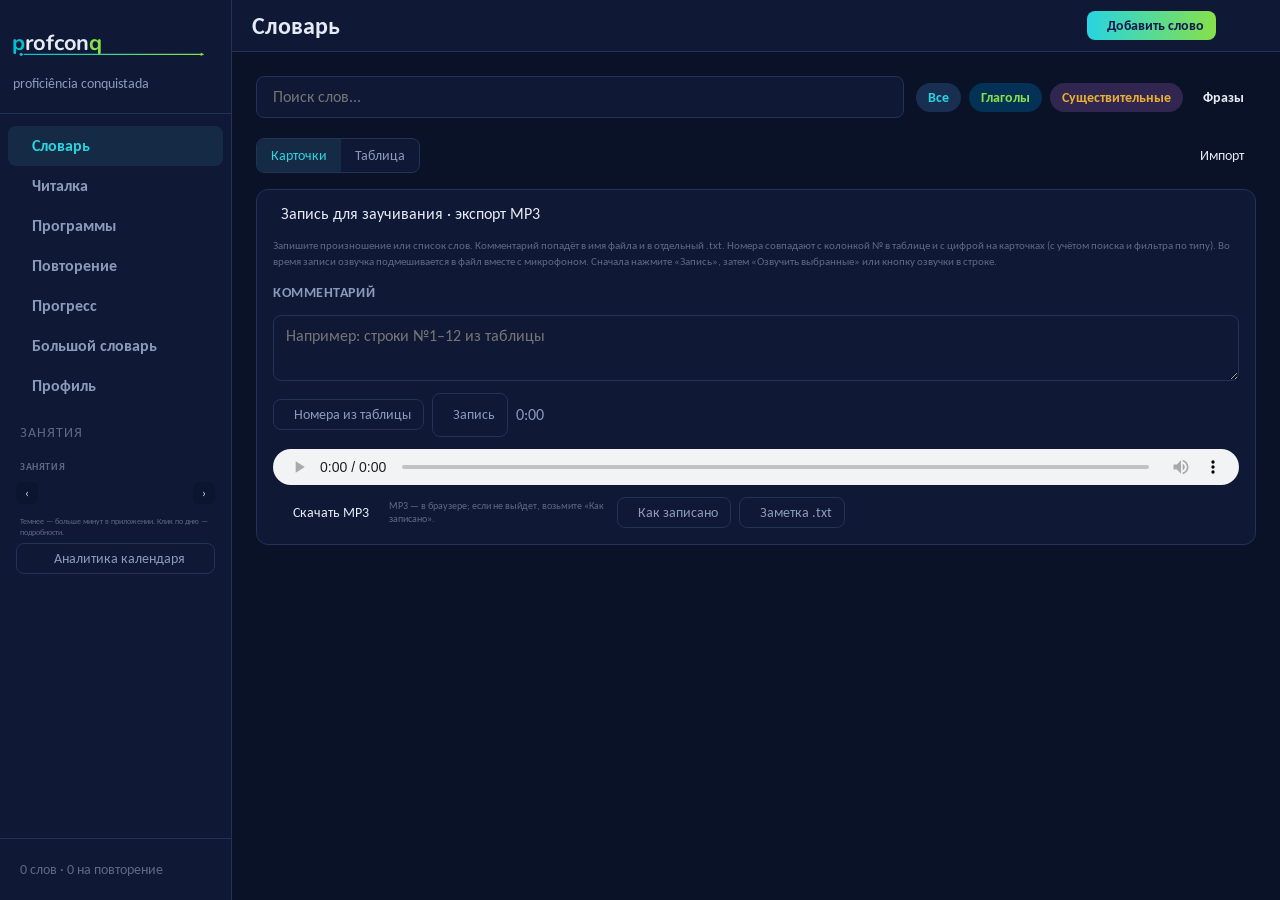
==== commit 30a7af2d: "Restore original profconq logo SVG and proportions Co-authored-by: Cursor <cursoragent@cursor.com>" ====
--- a/index.html
+++ b/index.html
@@ -71,7 +71,7 @@
 .sidebar{width:232px;flex-shrink:0;background:var(--color-surface);border-right:1px solid var(--color-border);display:flex;flex-direction:column;overflow-y:auto;transition:width var(--transition)}
 .sidebar-header{padding:var(--space-5) var(--space-3);display:flex;align-items:center;gap:var(--space-3);border-bottom:1px solid var(--color-border);min-width:0;background:var(--color-surface)}
 .logo-wrap{display:flex;flex-direction:column;gap:var(--space-2);min-width:0;flex:1;width:100%}
-.logo-wordmark{display:block;width:auto;max-width:200px;height:40px;background:transparent}
+.logo-wordmark{display:block;height:48px;width:auto;max-width:100%;aspect-ratio:360/52;background:transparent}
 .logo-wordmark .logo-mid{fill:#0D1B4D}
 [data-theme="dark"] .logo-wordmark .logo-mid{fill:#e4ebf5}
 .logo-sub{font-size:var(--text-xs);color:var(--color-text-muted);padding-left:1px;line-height:1.2}
@@ -1225,15 +1225,15 @@
   <aside class="sidebar" id="sidebar">
     <div class="sidebar-header" id="sidebar-header" onclick="onSidebarHeaderClick(event)" role="button" tabindex="0" aria-label="Меню profconq">
       <div class="logo-wrap">
-        <svg class="logo-wordmark" xmlns="http://www.w3.org/2000/svg" viewBox="0 0 205 52" fill="none" role="img" aria-label="profconq">
-          <text y="36" font-family="'Nunito','Varela Round','Segoe UI Rounded','Arial Rounded MT Bold',sans-serif" font-size="38" font-weight="700" letter-spacing="-0.5">
+        <svg class="logo-wordmark" xmlns="http://www.w3.org/2000/svg" viewBox="0 0 360 52" fill="none" role="img" aria-label="profconq">
+          <text y="36" font-family="'Nunito','Varela Round','Segoe UI Rounded','Helvetica Rounded','Arial Rounded MT Bold',sans-serif" font-size="38" font-weight="700" letter-spacing="-0.5">
             <tspan fill="#00C2D1">p</tspan><tspan class="logo-mid">rofcon</tspan><tspan fill="#86E04A">q</tspan>
           </text>
-          <circle cx="9" cy="44" r="2.8" fill="#00C2D1"/>
-          <path d="M14 44 H190" stroke="url(#profconq-arrow)" stroke-width="2.2" stroke-linecap="round"/>
-          <path d="M190 41.2 L197 44 L190 46.8 Z" fill="#86E04A"/>
+          <circle cx="16" cy="44" r="2.8" fill="#00C2D1"/>
+          <path d="M21 44 H328" stroke="url(#profconq-arrow)" stroke-width="2.2" stroke-linecap="round"/>
+          <path d="M328 41.2 L334.5 44 L328 46.8 Z" fill="#86E04A"/>
           <defs>
-            <linearGradient id="profconq-arrow" x1="9" y1="44" x2="197" y2="44" gradientUnits="userSpaceOnUse">
+            <linearGradient id="profconq-arrow" x1="21" y1="44" x2="328" y2="44" gradientUnits="userSpaceOnUse">
               <stop stop-color="#00C2D1"/>
               <stop offset="1" stop-color="#86E04A"/>
             </linearGradient>
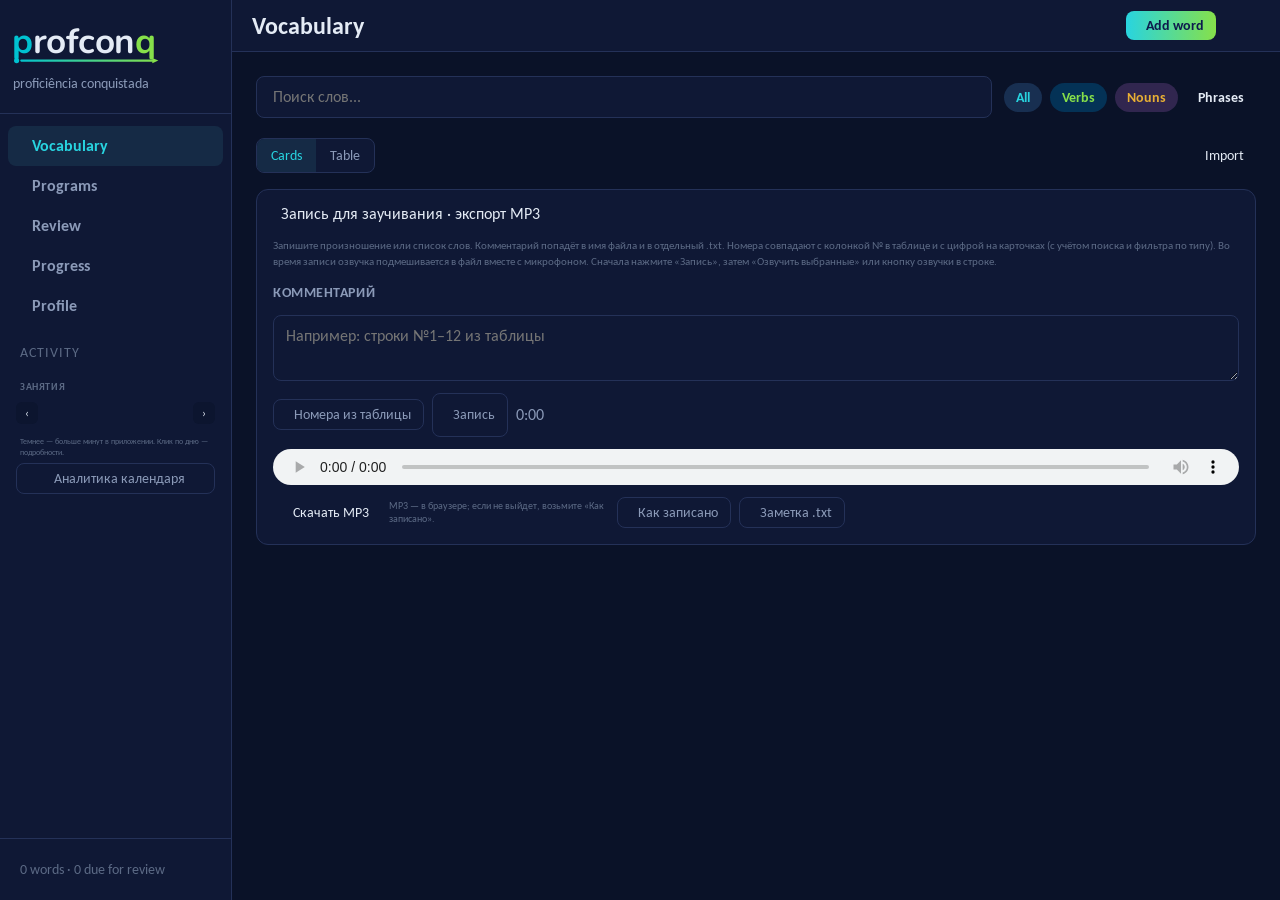
==== commit b443c001: "Improve program study UX and hide Reader/Dictionary nav - Fix word picker selection (hidden modal wa" ====
--- a/index.html
+++ b/index.html
@@ -1,7 +1,9 @@
 ﻿<!DOCTYPE html>
-<html lang="ru" data-theme="dark">
+<html lang="en" data-theme="dark">
 <head>
 <meta charset="UTF-8">
+<meta http-equiv="Cache-Control" content="no-cache, no-store, must-revalidate">
+<meta http-equiv="Pragma" content="no-cache">
 <meta name="viewport" content="width=device-width, initial-scale=1.0, viewport-fit=cover">
 <script>
 (function(){try{var w=window.innerWidth;if(window.visualViewport&&visualViewport.width>0)w=Math.min(w,visualViewport.width);var narrow=w<=768;document.documentElement.classList.toggle('narrow-drawer',narrow);if(narrow)document.documentElement.classList.add('mobile-nav-collapsed');}catch(e){}})();
@@ -71,7 +73,7 @@
 .sidebar{width:232px;flex-shrink:0;background:var(--color-surface);border-right:1px solid var(--color-border);display:flex;flex-direction:column;overflow-y:auto;transition:width var(--transition)}
 .sidebar-header{padding:var(--space-5) var(--space-3);display:flex;align-items:center;gap:var(--space-3);border-bottom:1px solid var(--color-border);min-width:0;background:var(--color-surface)}
 .logo-wrap{display:flex;flex-direction:column;gap:var(--space-2);min-width:0;flex:1;width:100%}
-.logo-wordmark{display:block;height:48px;width:auto;max-width:100%;aspect-ratio:360/52;background:transparent}
+.logo-wordmark{display:block;height:48px;width:auto;max-width:min(100%,240px);background:transparent;flex-shrink:0}
 .logo-wordmark .logo-mid{fill:#0D1B4D}
 [data-theme="dark"] .logo-wordmark .logo-mid{fill:#e4ebf5}
 .logo-sub{font-size:var(--text-xs);color:var(--color-text-muted);padding-left:1px;line-height:1.2}
@@ -85,6 +87,7 @@
 .nav-item.active{background:var(--color-primary-highlight);color:var(--color-primary)}
 .nav-item.active i{opacity:1}
 .nav-item-main{font-weight:600}
+.nav-item[hidden]{display:none!important}
 .hub-page{max-width:880px}
 .hub-title{font-family:var(--font-display);font-size:var(--text-xl);margin-bottom:var(--space-2)}
 .hub-desc{color:var(--color-text-muted);margin-bottom:var(--space-6);font-size:var(--text-sm);line-height:1.5}
@@ -158,6 +161,16 @@
 .programs-day-date{font-size:var(--text-xs);color:var(--color-text-muted)}
 .programs-day-body{padding:var(--space-3) var(--space-4) var(--space-4)}
 .programs-day-chips{display:flex;flex-wrap:wrap;gap:6px}
+.programs-run-dots{display:inline-flex;gap:4px;align-items:center;margin-top:4px}
+.programs-run-dot{width:8px;height:8px;border-radius:50%;background:var(--color-border)}
+.programs-run-dot.is-done{background:var(--color-success)}
+.programs-run-dot.is-active{box-shadow:0 0 0 2px var(--color-primary)}
+.fc-program-banner{display:flex;align-items:center;justify-content:space-between;gap:var(--space-3);flex-wrap:wrap;text-align:center;font-size:var(--text-sm);color:var(--color-text-muted);margin-bottom:var(--space-3);padding:var(--space-2) var(--space-3);background:color-mix(in oklch,var(--color-primary) 8%,var(--color-surface));border-radius:var(--radius-md);border:1px solid var(--color-border)}
+.fc-program-banner strong{color:var(--color-text)}
+.fc-program-info{min-width:0;flex:1;text-align:left}
+.fc-dir-toggle{display:inline-flex;align-items:center;gap:6px;flex-shrink:0;padding:5px 12px;border-radius:var(--radius-full);border:1px solid color-mix(in oklch,var(--color-primary) 40%,var(--color-border));background:var(--color-surface);color:var(--color-primary);font-size:var(--text-xs);font-weight:600;cursor:pointer;transition:background var(--transition)}
+.fc-dir-toggle:hover{background:var(--color-primary-highlight)}
+.fc-dir-toggle svg{width:15px;height:15px}
 .programs-word-chip{font-size:11px;padding:4px 8px;border-radius:var(--radius-full);background:var(--color-surface-offset);color:var(--color-text);border:1px solid var(--color-border)}
 .programs-word-chip.is-frase{background:color-mix(in oklch,var(--color-gold) 12%,var(--color-surface-offset));border-color:color-mix(in oklch,var(--color-gold) 35%,var(--color-border))}
 .programs-picker{max-height:min(52vh,420px);overflow-y:auto;border:1px solid var(--color-border);border-radius:var(--radius-md);padding:var(--space-2);background:var(--color-surface-offset)}
@@ -174,15 +187,21 @@
 .programs-picker-count{font-size:11px;color:var(--color-text-muted);margin-left:auto}
 .programs-picker-group{margin-bottom:var(--space-3)}
 .programs-picker-group:last-child{margin-bottom:0}
-.programs-picker-group-head{display:flex;align-items:center;gap:8px;padding:8px 10px;border-radius:var(--radius-md);background:color-mix(in oklch,var(--color-primary) 10%,var(--color-surface));border:1px solid var(--color-border);font-size:12px;font-weight:600;color:var(--color-text);cursor:pointer;user-select:none}
+.programs-picker-group-head{display:flex;align-items:center;gap:8px;padding:8px 10px;border-radius:var(--radius-md);background:color-mix(in oklch,var(--color-primary) 10%,var(--color-surface));border:1px solid var(--color-border);font-size:12px;font-weight:600;color:var(--color-text);cursor:pointer;user-select:none;margin:0}
 .programs-picker-group-head input{accent-color:var(--color-primary);flex-shrink:0}
 .programs-picker-group-title{flex:1;min-width:0;overflow:hidden;text-overflow:ellipsis;white-space:nowrap}
 .programs-picker-group-meta{font-size:10px;font-weight:500;color:var(--color-text-muted);flex-shrink:0}
 .programs-picker-cards{display:grid;grid-template-columns:repeat(auto-fill,minmax(200px,1fr));gap:8px;padding:8px 4px 4px}
-.programs-picker-card{display:flex;gap:8px;align-items:flex-start;padding:8px 10px;border:1px solid var(--color-border);border-radius:var(--radius-md);background:var(--color-surface);cursor:pointer;font-size:11px;line-height:1.35}
+.programs-picker-check{width:1.125rem;height:1.125rem;min-width:1.125rem;border:2px solid var(--color-border);border-radius:4px;background:var(--color-surface);display:inline-flex;align-items:center;justify-content:center;flex-shrink:0;box-sizing:border-box;pointer-events:none}
+.programs-picker-card.is-selected .programs-picker-check,.programs-picker-group-head.is-selected .programs-picker-check,.programs-picker-row.is-selected .programs-picker-check{border-color:var(--color-primary);background:var(--color-primary)}
+.programs-picker-group-head.is-partial .programs-picker-check{background:color-mix(in oklch,var(--color-primary) 40%,var(--color-surface));border-color:var(--color-primary)}
+.is-selected .programs-picker-check::after{content:'';display:block;width:0.3rem;height:0.55rem;border:2px solid #fff;border-top:none;border-left:none;transform:rotate(45deg) translateY(-1px)}
+.programs-picker-card{display:flex;gap:8px;align-items:flex-start;padding:8px 10px;border:1px solid var(--color-border);border-radius:var(--radius-md);background:var(--color-surface);font-size:11px;line-height:1.35;cursor:pointer;touch-action:manipulation;user-select:none}
 .programs-picker-card:hover{border-color:color-mix(in oklch,var(--color-primary) 40%,var(--color-border))}
 .programs-picker-card.is-selected{border-color:var(--color-primary);background:color-mix(in oklch,var(--color-primary) 8%,var(--color-surface))}
-.programs-picker-card input{accent-color:var(--color-primary);margin-top:2px;flex-shrink:0}
+.programs-picker-card-text{flex:1;min-width:0}
+.programs-picker-row{cursor:pointer;touch-action:manipulation}
+.programs-picker-row.is-selected{background:color-mix(in oklch,var(--color-primary) 6%,var(--color-surface-offset))}
 .programs-picker-card-pt{font-weight:600;color:var(--color-text);word-break:break-word}
 .programs-picker-card-ru{color:var(--color-text-muted);word-break:break-word}
 .programs-picker-card-tag{font-size:9px;color:var(--color-text-faint);margin-top:2px}
@@ -413,7 +432,11 @@
 .word-card.word-card--drop-before{box-shadow:inset 0 3px 0 0 var(--color-primary)}
 .word-card.word-card--drop-after{box-shadow:inset 0 -3px 0 0 var(--color-primary)}
 .vocab-detail-overlay{z-index:920}
-.programs-create-modal{z-index:940}
+.programs-create-modal{z-index:11050}
+.programs-create-modal.open{pointer-events:auto!important}
+.programs-create-modal.open .modal{pointer-events:auto;position:relative;z-index:1}
+.programs-create-modal .programs-picker{position:relative;z-index:2;pointer-events:auto!important}
+.programs-create-modal .programs-vocab-toolbar button{pointer-events:auto}
 .vocab-detail-modal-cluster{position:relative;width:min(640px,94vw);flex-shrink:0;pointer-events:none;display:flex;align-items:stretch;justify-content:center}
 .vocab-detail-modal-cluster .vocab-detail-modal{pointer-events:auto;width:100%}
 .vocab-detail-nav{position:absolute;top:44%;transform:translateY(-50%);pointer-events:auto;z-index:3;width:44px;height:44px;padding:0;border-radius:var(--radius-full);background:color-mix(in oklch,var(--color-surface) 94%,transparent);border:1px solid var(--color-border);box-shadow:var(--shadow-md);color:var(--color-text);display:inline-flex;align-items:center;justify-content:center;flex-shrink:0}
@@ -539,7 +562,7 @@
 .flashcard.flipped{transform:rotateY(180deg)}
 .flashcard-face{position:absolute;inset:0;border-radius:var(--radius-xl);padding:var(--space-8);display:flex;flex-direction:column;align-items:center;justify-content:center;text-align:center;backface-visibility:hidden;-webkit-backface-visibility:hidden;box-shadow:var(--shadow-md);overflow:hidden;min-height:0}
 .fc-front{background:var(--color-surface);border:1px solid var(--color-border);overflow:hidden;min-height:0;gap:var(--space-2)}
-.fc-back{background:var(--color-primary);transform:rotateY(180deg);border:none;justify-content:flex-start;align-items:stretch;text-align:left;gap:var(--space-2);padding:var(--space-5) var(--space-5) var(--space-4)}
+.fc-back{background:color-mix(in oklch,var(--color-primary) 16%,var(--color-surface));transform:rotateY(180deg);border:1px solid color-mix(in oklch,var(--color-primary) 38%,var(--color-border));justify-content:flex-start;align-items:center;text-align:center;gap:var(--space-2);padding:var(--space-5) var(--space-5) var(--space-4)}
 .fc-word{font-family:var(--font-display);font-size:clamp(0.95rem,3.8vw,var(--text-xl));color:var(--color-text);line-height:1.35;word-break:break-word;overflow-wrap:anywhere;max-height:min(58%,11.5em);overflow-y:auto;overflow-x:hidden;-webkit-overflow-scrolling:touch;width:100%;flex-shrink:1;min-height:0}
 .fc-front-main{display:flex;align-items:center;justify-content:center;gap:var(--space-3);flex-wrap:wrap;width:100%;min-height:0;flex:0 1 auto;max-height:min(82%,calc(100% - 3.25rem))}
 .fc-tts-btn{width:40px;height:40px;border-radius:var(--radius-full);border:1px solid var(--color-border);background:var(--color-surface-offset);color:var(--color-primary);display:inline-flex;align-items:center;justify-content:center;cursor:pointer;flex-shrink:0;transition:background var(--transition),transform var(--transition)}
@@ -547,9 +570,9 @@
 .fc-back-tts{display:flex;gap:var(--space-2);justify-content:center;flex-wrap:wrap;margin-bottom:0;flex-shrink:0}
 .fc-tts-btn.fc-tts-wide{width:auto;padding:0 var(--space-3);border-radius:var(--radius-md);gap:var(--space-2);font-size:var(--text-xs);font-weight:600}
 .fc-hint{font-size:var(--text-xs);color:var(--color-text-faint);margin-top:var(--space-3);flex-shrink:0}
-.fc-back-scroll{flex:1;min-height:0;overflow-y:auto;overflow-x:hidden;-webkit-overflow-scrolling:touch;width:100%;padding-right:2px;margin-top:var(--space-1)}
-.fc-translation{font-size:clamp(0.8rem,2.6vw,1.15rem);color:#fff;font-weight:600;line-height:1.4;word-break:break-word;overflow-wrap:anywhere}
-.fc-example{font-size:clamp(0.75rem,2.2vw,var(--text-sm));color:rgba(255,255,255,.82);margin-top:var(--space-3);font-style:italic;line-height:1.45;word-break:break-word;overflow-wrap:anywhere}
+.fc-back-scroll{flex:1;min-height:0;overflow-y:auto;overflow-x:hidden;-webkit-overflow-scrolling:touch;width:100%;padding-right:2px;margin-top:var(--space-1);display:flex;flex-direction:column;align-items:center;justify-content:center;text-align:center}
+.fc-translation{font-size:clamp(0.8rem,2.6vw,1.15rem);color:var(--color-text);font-weight:600;line-height:1.4;word-break:break-word;overflow-wrap:anywhere}
+.fc-example{font-size:clamp(0.75rem,2.2vw,var(--text-sm));color:var(--color-text-muted);margin-top:var(--space-3);font-style:italic;line-height:1.45;word-break:break-word;overflow-wrap:anywhere}
 .fc-img{width:80px;height:80px;border-radius:var(--radius-lg);object-fit:cover;margin-bottom:var(--space-4);opacity:.9}
 .flashcard-controls{display:flex;justify-content:center;gap:var(--space-4)}
 .fc-btn{width:56px;height:56px;border-radius:var(--radius-full);display:flex;align-items:center;justify-content:center;font-size:1.25rem;border:2px solid var(--color-border);background:var(--color-surface);color:var(--color-text);transition:all var(--transition)}
@@ -559,6 +582,8 @@
 .fc-btn.ok:hover{background:var(--color-gold);color:#fff}
 .fc-btn.pass{border-color:var(--color-success);color:var(--color-success)}
 .fc-btn.pass:hover{background:var(--color-success);color:#fff}
+#fc-controls-program .fc-btn{width:auto;height:auto;min-height:52px;padding:0 var(--space-5);gap:var(--space-2);font-size:var(--text-base);font-weight:600;white-space:nowrap;line-height:1.2}
+#fc-controls-program .fc-btn svg{width:20px;height:20px}
 .fc-progress{height:4px;background:var(--color-surface-offset);border-radius:var(--radius-full);margin-bottom:var(--space-5);overflow:hidden}
 .fc-progress-bar{height:100%;background:var(--color-primary);border-radius:var(--radius-full);transition:width .4s var(--transition)}
 .deck-selector{display:flex;gap:var(--space-3);margin-bottom:var(--space-6);flex-wrap:wrap}
@@ -898,6 +923,7 @@
 .modal-overlay{position:fixed;inset:0;background:oklch(0 0 0/.5);z-index:900;display:flex;align-items:center;justify-content:center;backdrop-filter:blur(4px);opacity:0;pointer-events:none;transition:opacity var(--transition)}
 #yt-url-modal-overlay{z-index:1105}
 .modal-overlay.open{opacity:1;pointer-events:auto}
+.modal-overlay:not(.open),.modal-overlay:not(.open) *{pointer-events:none!important}
 .modal{background:var(--color-surface-2);border:1px solid var(--color-border);border-radius:var(--radius-xl);padding:var(--space-6);width:min(520px,90vw);box-shadow:var(--shadow-lg);transform:translateY(12px);transition:transform var(--transition)}
 .modal-overlay.open .modal{transform:translateY(0)}
 .modal-header{display:flex;align-items:center;justify-content:space-between;margin-bottom:var(--space-5)}
@@ -1225,15 +1251,15 @@
   <aside class="sidebar" id="sidebar">
     <div class="sidebar-header" id="sidebar-header" onclick="onSidebarHeaderClick(event)" role="button" tabindex="0" aria-label="Меню profconq">
       <div class="logo-wrap">
-        <svg class="logo-wordmark" xmlns="http://www.w3.org/2000/svg" viewBox="0 0 360 52" fill="none" role="img" aria-label="profconq">
+        <svg class="logo-wordmark" xmlns="http://www.w3.org/2000/svg" viewBox="0 0 200 52" fill="none" role="img" aria-label="profconq" preserveAspectRatio="xMinYMid meet">
           <text y="36" font-family="'Nunito','Varela Round','Segoe UI Rounded','Helvetica Rounded','Arial Rounded MT Bold',sans-serif" font-size="38" font-weight="700" letter-spacing="-0.5">
             <tspan fill="#00C2D1">p</tspan><tspan class="logo-mid">rofcon</tspan><tspan fill="#86E04A">q</tspan>
           </text>
-          <circle cx="16" cy="44" r="2.8" fill="#00C2D1"/>
-          <path d="M21 44 H328" stroke="url(#profconq-arrow)" stroke-width="2.2" stroke-linecap="round"/>
-          <path d="M328 41.2 L334.5 44 L328 46.8 Z" fill="#86E04A"/>
+          <circle class="logo-arrow-dot" cx="11" cy="44" r="2.8" fill="#00C2D1"/>
+          <path class="logo-arrow-line" d="M16 44 H186" stroke="url(#profconq-arrow)" stroke-width="2.2" stroke-linecap="round"/>
+          <path class="logo-arrow-head" d="M186 41.2 L192.5 44 L186 46.8 Z" fill="#86E04A"/>
           <defs>
-            <linearGradient id="profconq-arrow" x1="21" y1="44" x2="328" y2="44" gradientUnits="userSpaceOnUse">
+            <linearGradient id="profconq-arrow" x1="11" y1="44" x2="192.5" y2="44" gradientUnits="userSpaceOnUse">
               <stop stop-color="#00C2D1"/>
               <stop offset="1" stop-color="#86E04A"/>
             </linearGradient>
@@ -1247,7 +1273,7 @@
         <button class="nav-item nav-item-main active" data-view="vocab" onclick="navigate('vocab',this)">
           <i data-lucide="book-open"></i> <span data-i18n="nav.vocabulary">Vocabulary</span>
         </button>
-        <button class="nav-item nav-item-main" data-view="books" onclick="navigate('books',this)">
+        <button class="nav-item nav-item-main" data-view="books" onclick="navigate('books',this)" hidden>
           <i data-lucide="book-marked"></i> <span data-i18n="nav.reader">Reader</span>
         </button>
         <button class="nav-item nav-item-main" data-view="programs" onclick="navigate('programs',this)">
@@ -1259,7 +1285,7 @@
         <button class="nav-item nav-item-main" data-view="progress" onclick="navigate('progress',this)">
           <i data-lucide="bar-chart-2"></i> <span data-i18n="nav.progress">Progress</span>
         </button>
-        <button class="nav-item nav-item-main" data-view="big-dict" onclick="navigate('big-dict',this)">
+        <button class="nav-item nav-item-main" data-view="big-dict" onclick="navigate('big-dict',this)" hidden>
           <i data-lucide="languages"></i> <span data-i18n="nav.dictionary">Dictionary</span>
         </button>
         <button class="nav-item nav-item-main" data-view="profile" onclick="navigate('profile',this)">
@@ -1622,6 +1648,7 @@
           </div>
           <div id="fc-card-area" style="display:none">
             <div id="fc-play-wrap">
+            <div class="fc-program-banner" id="fc-program-banner" style="display:none"></div>
             <div class="fc-progress"><div class="fc-progress-bar" id="fc-prog-bar" style="width:0%"></div></div>
             <div class="flashcard-wrap">
               <div class="flashcard" id="fc-card" onclick="flipCard()">
@@ -1629,7 +1656,7 @@
                   <img class="fc-img" id="fc-img-front" src="" alt="" style="display:none">
                   <div class="fc-front-main">
                     <div class="fc-word" id="fc-word"></div>
-                    <button type="button" class="fc-tts-btn" id="fc-tts-front" title="Произнести слово (PT)" onclick="event.stopPropagation(); speakFlashcardPortuguese('word')"><i data-lucide="volume-2"></i></button>
+                    <button type="button" class="fc-tts-btn" id="fc-tts-front" title="Произнести слово" onclick="event.stopPropagation(); fcSpeakFront()"><i data-lucide="volume-2"></i></button>
                   </div>
                   <div class="fc-hint">Нажми на карточку, чтобы увидеть перевод</div>
                 </div>
@@ -1645,10 +1672,14 @@
                 </div>
               </div>
             </div>
-            <div class="flashcard-controls">
+            <div class="flashcard-controls" id="fc-controls-sm2">
               <button class="fc-btn fail" onclick="rateCard(1)" title="Сложно"><i data-lucide="x"></i></button>
               <button class="fc-btn ok" onclick="rateCard(3)" title="Нормально"><i data-lucide="minus"></i></button>
               <button class="fc-btn pass" onclick="rateCard(5)" title="Легко"><i data-lucide="check"></i></button>
+            </div>
+            <div class="flashcard-controls" id="fc-controls-program" style="display:none">
+              <button type="button" class="fc-btn fail" onclick="programsStudyAnswer(false)" style="min-width:120px"><i data-lucide="x"></i> <span data-i18n="programs.dontKnow">Не знаю</span></button>
+              <button type="button" class="fc-btn pass" onclick="programsStudyAnswer(true)" style="min-width:120px"><i data-lucide="check"></i> <span data-i18n="programs.know">Знаю</span></button>
             </div>
             <div style="text-align:center;margin-top:var(--space-4);font-size:var(--text-xs);color:var(--color-text-faint)">
               <span id="fc-counter"></span>
@@ -1906,9 +1937,10 @@
               <div class="books-side-h">Библиотека</div>
               <button type="button" class="btn btn-ghost btn-sm books-side-collapse" id="books-lib-hide-header" onclick="booksToggleLibrary()" title="Скрыть библиотеку" aria-expanded="true"><i data-lucide="panel-left-close"></i></button>
             </div>
-            <div class="books-toolbar" style="margin-bottom:var(--space-3)">
-              <input type="file" id="books-file-input" accept=".pdf,.docx,application/pdf,application/vnd.openxmlformats-officedocument.wordprocessingml.document" style="display:none">
-              <button type="button" class="btn btn-primary btn-sm" onclick="document.getElementById('books-file-input').click()"><i data-lucide="plus"></i> PDF / Word</button>
+            <div class="books-toolbar" style="margin-bottom:var(--space-3);flex-wrap:wrap">
+              <input type="file" id="books-file-input" accept=".pdf,.docx,.txt,application/pdf,application/vnd.openxmlformats-officedocument.wordprocessingml.document,text/plain" style="display:none">
+              <button type="button" class="btn btn-primary btn-sm" onclick="document.getElementById('books-file-input').click()"><i data-lucide="plus"></i> <span data-i18n="books.addFile">PDF / Word / TXT</span></button>
+              <button type="button" class="btn btn-secondary btn-sm" onclick="booksOpenPasteModal()"><i data-lucide="clipboard-paste"></i> <span data-i18n="books.pasteText">Paste text</span></button>
             </div>
             <div id="books-catalog"></div>
           </aside>
@@ -2154,6 +2186,31 @@
   </div>
 </div>
 
+<!-- BOOKS: paste text -->
+<div class="modal-overlay" id="books-paste-overlay" onclick="if(event.target===this)booksClosePasteModal()">
+  <div class="modal" style="max-width:min(640px,96vw)" onclick="event.stopPropagation()">
+    <div class="modal-header">
+      <div class="modal-title" data-i18n="books.pasteTitle">Paste text for reading</div>
+      <button type="button" class="btn-icon" onclick="booksClosePasteModal()" aria-label="Close"><i data-lucide="x"></i></button>
+    </div>
+    <div style="display:flex;flex-direction:column;gap:var(--space-4)">
+      <div class="form-group" style="margin:0">
+        <label class="form-label" for="books-paste-title" data-i18n="books.pasteName">Title</label>
+        <input class="form-input" id="books-paste-title" type="text" placeholder="My text">
+      </div>
+      <div class="form-group" style="margin:0">
+        <label class="form-label" for="books-paste-body" data-i18n="books.pasteBody">Text</label>
+        <textarea class="form-input" id="books-paste-body" rows="14" style="resize:vertical;min-height:200px;font-family:inherit;line-height:1.45" data-i18n-placeholder="books.pastePlaceholder" placeholder="Paste or type text here (Ctrl+V)…"></textarea>
+      </div>
+      <p class="profile-setting-desc" style="margin:0" data-i18n="books.pasteHint">Text is saved in your library and opens in the reader with selection and translation.</p>
+      <div style="display:flex;gap:var(--space-3);justify-content:flex-end;flex-wrap:wrap">
+        <button type="button" class="btn btn-ghost" onclick="booksClosePasteModal()" data-i18n="books.pasteCancel">Cancel</button>
+        <button type="button" class="btn btn-primary" onclick="booksSubmitPasteText()"><i data-lucide="book-open"></i> <span data-i18n="books.pasteOpen">Open in reader</span></button>
+      </div>
+    </div>
+  </div>
+</div>
+
 <!-- DIFFICULTY ANALYSIS -->
 <div class="modal-overlay" id="difficulty-modal-overlay" onclick="if(event.target===this)closeDifficultyModal()">
   <div class="modal difficulty-modal-inner" onclick="event.stopPropagation()">
@@ -2179,7 +2236,7 @@
         <label class="form-label" for="programs-create-name" data-i18n="programs.name">Name</label>
         <input class="form-input" id="programs-create-name" type="text" placeholder="Week 1 · travel phrases">
       </div>
-      <div style="display:grid;grid-template-columns:1fr 1fr;gap:var(--space-3)">
+      <div style="display:grid;grid-template-columns:1fr 1fr 1fr;gap:var(--space-3)">
         <div class="form-group" style="margin:0">
           <label class="form-label" for="programs-create-start" data-i18n="programs.startDate">Start date</label>
           <input class="form-input" id="programs-create-start" type="date">
@@ -2187,6 +2244,10 @@
         <div class="form-group" style="margin:0">
           <label class="form-label" for="programs-create-days" data-i18n="programs.days">Days</label>
           <input class="form-input" id="programs-create-days" type="number" min="1" max="365" value="7">
+        </div>
+        <div class="form-group" style="margin:0">
+          <label class="form-label" for="programs-create-runs" data-i18n="programs.runsPerDay">Runs per day</label>
+          <input class="form-input" id="programs-create-runs" type="number" min="1" max="20" value="3">
         </div>
       </div>
       <div class="form-group" style="margin:0">
@@ -2206,7 +2267,7 @@
         </div>
         <input class="form-input" id="programs-picker-filter" type="search" placeholder="Search…" oninput="programsRenderPicker()" style="margin-bottom:var(--space-2)">
         <div class="programs-picker" id="programs-picker"></div>
-        <p class="profile-setting-desc" style="margin-top:var(--space-2)" data-i18n="programs.distributeHint">Selected cards are spread evenly across days.</p>
+        <p class="profile-setting-desc" style="margin-top:var(--space-2)" data-i18n="programs.distributeHint">Each day you study all selected cards. Runs per day = how many full passes through the deck.</p>
       </div>
       <div style="display:flex;gap:var(--space-3);justify-content:flex-end;flex-shrink:0">
         <button type="button" class="btn btn-ghost" onclick="programsCloseCreateModal()" data-i18n="programs.cancel">Cancel</button>
@@ -2367,6 +2428,7 @@
 </div>
 
 <script>
+window.__PROFICONQ_BUILD = 'picker-v6-overlay-fix';
 // ═══════════════════════════════════════════════════════
 // DATA STORE — словарь: файл tutor-app/vocabulary/words.json (через GET/PUT /api/vocabulary)
 // ═══════════════════════════════════════════════════════
@@ -2700,6 +2762,11 @@
 let fcQueue = [];
 let fcIndex = 0;
 let fcFlipped = false;
+var FC_DIR_KEY = 'proficonq_fc_dir_v1';
+window.__fcDir = (function () {
+  try { var v = localStorage.getItem(FC_DIR_KEY); if (v === 'ru2pt' || v === 'pt2ru') return v; } catch (e) {}
+  return 'pt2ru';
+})();
 let popupWord = '', popupTranslation = '', popupExample = '';
 /** Режим: следующее выделение в субтитрах подставится в «Пример» в меню слова. */
 let __pickingExampleForPopup = false;
@@ -4243,12 +4310,101 @@
   host.appendChild(p);
 }
 
+async function booksAddTextContent(text, title) {
+  var t = String(text || '').trim();
+  if (!t) {
+    showToast(t('books.pasteEmpty') || 'Paste some text first');
+    return null;
+  }
+  var finalTitle = String(title || '').trim();
+  if (!finalTitle) {
+    finalTitle = t.slice(0, 60).replace(/\s+/g, ' ').trim();
+    if (finalTitle.length > 57) finalTitle = finalTitle.slice(0, 57) + '…';
+  }
+  if (!finalTitle) finalTitle = t('books.pasteDefaultTitle') || 'Pasted text';
+  var id = booksGenId();
+  await booksIdbPut({ id: id, title: finalTitle, fileType: 'text', text: t });
+  var cat = booksReadCatalog();
+  cat.push({ id: id, title: finalTitle, kind: 'idb', type: 'text' });
+  booksWriteCatalog(cat);
+  booksRenderCatalog();
+  return id;
+}
+
+function booksRenderTextFromString(text) {
+  var host = booksMainBody() || document.getElementById('books-main');
+  if (!host) return;
+  booksClearMainContent();
+  var wrap = document.createElement('div');
+  wrap.className = 'books-text-flow';
+  var block = document.createElement('div');
+  block.className = 'books-text-page';
+  block.setAttribute('data-page', '1');
+  var raw = String(text || '').trim();
+  var paras = raw.split(/\n{2,}/).map(function (s) { return s.trim(); }).filter(Boolean);
+  if (!paras.length) paras = [raw];
+  var pHtml = paras.map(function (s) {
+    return '<p>' + booksEsc(s.replace(/\n/g, ' ')) + '</p>';
+  }).join('');
+  block.innerHTML = '<div class="books-page-content">' + pHtml + '</div>';
+  wrap.appendChild(block);
+  host.appendChild(wrap);
+  booksSetupReadRoot(wrap);
+}
+
+function booksOpenPasteModal() {
+  var ov = document.getElementById('books-paste-overlay');
+  if (!ov) return;
+  ov.classList.add('open');
+  var titleEl = document.getElementById('books-paste-title');
+  var bodyEl = document.getElementById('books-paste-body');
+  if (titleEl && !titleEl.value) titleEl.value = '';
+  if (bodyEl && !bodyEl.value.trim()) {
+    if (navigator.clipboard && navigator.clipboard.readText) {
+      navigator.clipboard.readText().then(function (clip) {
+        if (clip && String(clip).trim() && bodyEl && !bodyEl.value.trim()) bodyEl.value = clip;
+      }).catch(function () {});
+    }
+  }
+  applyUiLanguage();
+  try { lucide.createIcons(); } catch (e) {}
+  if (bodyEl) setTimeout(function () { bodyEl.focus(); }, 80);
+}
+
+function booksClosePasteModal() {
+  var ov = document.getElementById('books-paste-overlay');
+  if (ov) ov.classList.remove('open');
+}
+
+async function booksSubmitPasteText() {
+  var bodyEl = document.getElementById('books-paste-body');
+  var titleEl = document.getElementById('books-paste-title');
+  var text = bodyEl ? bodyEl.value : '';
+  var title = titleEl ? titleEl.value : '';
+  var id = await booksAddTextContent(text, title);
+  if (!id) return;
+  booksClosePasteModal();
+  if (bodyEl) bodyEl.value = '';
+  if (titleEl) titleEl.value = '';
+  await booksOpenById(id);
+  showToast(t('books.pasteSaved') || 'Text added to library');
+}
+
 async function booksAddFile(file) {
   var name = String(file.name || 'book');
   var lower = name.toLowerCase();
+  if (lower.endsWith('.txt')) {
+    var txt = await file.text();
+    var id = await booksAddTextContent(txt, name.replace(/\.txt$/i, ''));
+    if (id) {
+      await booksOpenById(id);
+      showToast(t('books.added') || 'Added to library');
+    }
+    return;
+  }
   var type = lower.endsWith('.pdf') ? 'pdf' : lower.endsWith('.docx') ? 'docx' : '';
   if (!type) {
-    showToast('Нужен файл .pdf или .docx');
+    showToast(t('books.fileTypeError') || 'Use .pdf, .docx or .txt');
     return;
   }
   var buf = await file.arrayBuffer();
@@ -4260,7 +4416,7 @@
   booksWriteCatalog(cat);
   booksRenderCatalog();
   await booksOpenById(id);
-  showToast('Книга добавлена');
+  showToast(t('books.added') || 'Added to library');
 }
 
 function booksRemoveFromCatalog(id) {
@@ -4439,7 +4595,14 @@
     } else {
       var rec = await booksIdbGet(id);
       if (!rec || !rec.data) throw new Error('Файл не найден в хранилище браузера');
-      if (rec.fileType === 'pdf') await booksRenderPdfFromData(rec.data);
+      if (rec.fileType === 'text') {
+        var txt = rec.text;
+        if (!txt && rec.data) {
+          try { txt = new TextDecoder('utf-8').decode(rec.data); } catch (eDec) { txt = ''; }
+        }
+        if (!txt) throw new Error('Empty text');
+        booksRenderTextFromString(txt);
+      } else if (rec.fileType === 'pdf') await booksRenderPdfFromData(rec.data);
       else await booksRenderDocxFromData(rec.data);
     }
     if (status) status.textContent = meta.title;
@@ -4752,6 +4915,15 @@
       var f = ev.target.files && ev.target.files[0];
       ev.target.value = '';
       if (f) void booksAddFile(f);
+    });
+  }
+  var pasteBody = document.getElementById('books-paste-body');
+  if (pasteBody && !__booksViewInited) {
+    pasteBody.addEventListener('keydown', function (ev) {
+      if ((ev.ctrlKey || ev.metaKey) && ev.key === 'Enter') {
+        ev.preventDefault();
+        void booksSubmitPasteText();
+      }
     });
   }
   var main = document.getElementById('books-main');
@@ -4876,7 +5048,7 @@
 };
 var UI_LANG_KEY = 'profconq_ui_lang_v1';
 var UI_THEME_KEY = 'profconq_ui_theme_v1';
-var __uiLang = 'ru';
+var __uiLang = 'en';
 var __uiTheme = 'dark';
 var UI_STRINGS = {
   ru: {
@@ -4899,6 +5071,13 @@
     'profile.theme': 'Тема', 'profile.themeDesc': 'Светлое или тёмное оформление.',
     'profile.theme.dark': 'Тёмная', 'profile.theme.light': 'Светлая',
     'page.vocab': 'Словарь', 'page.books': 'Читалка', 'page.programs': 'Программы', 'page.review': 'Повторение',
+    'books.addFile': 'PDF / Word / TXT', 'books.pasteText': 'Вставить текст',
+    'books.pasteTitle': 'Вставить текст для чтения', 'books.pasteName': 'Название', 'books.pasteBody': 'Текст',
+    'books.pastePlaceholder': 'Вставьте или введите текст (Ctrl+V)…',
+    'books.pasteHint': 'Текст сохранится в библиотеке и откроется в читалке с выделением и переводом.',
+    'books.pasteCancel': 'Отмена', 'books.pasteOpen': 'Открыть в читалке', 'books.pasteEmpty': 'Вставьте текст',
+    'books.pasteSaved': 'Текст добавлен в библиотеку', 'books.pasteDefaultTitle': 'Вставленный текст',
+    'books.added': 'Добавлено в библиотеку', 'books.fileTypeError': 'Нужен файл .pdf, .docx или .txt',
     'page.progress': 'Прогресс', 'page.big-dict': 'Большой словарь', 'page.profile': 'Профиль',
     'page.youtube': 'YouTube + субтитры', 'page.flashcards': 'Карточки', 'page.tests': 'Тесты',
     'page.verbos': 'Глаголы', 'page.grammar': 'Грамматика', 'page.textgen': 'Текст по словам',
@@ -4912,7 +5091,14 @@
     'programs.pickFromVocab': 'Выберите папки и карточки из словаря.',
     'programs.viewCards': 'Карточки', 'programs.viewTable': 'Таблица',
     'programs.selectedCount': 'Выбрано: {n}',
-    'programs.distributeHint': 'Выбранные карточки равномерно распределяются по дням.',
+    'programs.distributeHint': 'Каждый день — все выбранные карточки. Прогонов в день — сколько раз пройти весь набор за день.',
+    'programs.runsPerDay': 'Прогонов в день', 'programs.runsShort': 'прог./день', 'programs.run': 'Прогон',
+    'programs.know': 'Знаю', 'programs.dontKnow': 'Не знаю', 'programs.study': 'Учить', 'programs.repeat': 'Повторить',
+    'programs.dirPtRu': 'PT → RU', 'programs.dirRuPt': 'RU → PT', 'programs.dirToggleHint': 'Сменить направление перевода',
+    'programs.markDone': 'Отметить день', 'programs.needsReview': 'нужно повторить',
+    'programs.allRunsDone': 'Все прогоны за день выполнены', 'programs.runDone': 'Прогон {r} завершён',
+    'programs.unknownCarry': '«Не знаю»: {n}', 'programs.nextRun': 'следующий прогон', 'programs.dayDone': 'День завершён',
+    'programs.runComplete': 'Прогон завершён',
     'programs.cancel': 'Отмена', 'programs.create': 'Создать',
     'programs.day': 'День', 'programs.done': 'Готово', 'programs.undo': 'Снять', 'programs.today': 'Сегодня',
     'programs.cards': 'карточек', 'programs.completed': 'дней выполнено', 'programs.review': 'Повторить',
@@ -4969,6 +5155,13 @@
     'profile.theme': 'Theme', 'profile.themeDesc': 'Light or dark appearance.',
     'profile.theme.dark': 'Dark', 'profile.theme.light': 'Light',
     'page.vocab': 'Vocabulary', 'page.books': 'Reader', 'page.programs': 'Programs', 'page.review': 'Review',
+    'books.addFile': 'PDF / Word / TXT', 'books.pasteText': 'Paste text',
+    'books.pasteTitle': 'Paste text for reading', 'books.pasteName': 'Title', 'books.pasteBody': 'Text',
+    'books.pastePlaceholder': 'Paste or type text here (Ctrl+V)…',
+    'books.pasteHint': 'Text is saved in your library and opens in the reader with selection and translation.',
+    'books.pasteCancel': 'Cancel', 'books.pasteOpen': 'Open in reader', 'books.pasteEmpty': 'Paste some text first',
+    'books.pasteSaved': 'Text added to library', 'books.pasteDefaultTitle': 'Pasted text',
+    'books.added': 'Added to library', 'books.fileTypeError': 'Use .pdf, .docx or .txt',
     'page.progress': 'Progress', 'page.big-dict': 'Dictionary', 'page.profile': 'Profile',
     'page.youtube': 'YouTube + subtitles', 'page.flashcards': 'Flashcards', 'page.tests': 'Tests',
     'page.verbos': 'Verbs', 'page.grammar': 'Grammar', 'page.textgen': 'Text from words',
@@ -4982,7 +5175,14 @@
     'programs.pickFromVocab': 'Choose folders and cards from your vocabulary.',
     'programs.viewCards': 'Cards', 'programs.viewTable': 'Table',
     'programs.selectedCount': '{n} selected',
-    'programs.distributeHint': 'Selected cards are spread evenly across days.',
+    'programs.distributeHint': 'Each day: all selected cards. Runs per day = full passes through the deck.',
+    'programs.runsPerDay': 'Runs per day', 'programs.runsShort': 'runs/day', 'programs.run': 'Run',
+    'programs.know': 'Know', 'programs.dontKnow': "Don't know", 'programs.study': 'Study', 'programs.repeat': 'Repeat',
+    'programs.dirPtRu': 'PT → RU', 'programs.dirRuPt': 'RU → PT', 'programs.dirToggleHint': 'Switch translation direction',
+    'programs.markDone': 'Mark day done', 'programs.needsReview': 'needs review',
+    'programs.allRunsDone': 'All runs for this day are done', 'programs.runDone': 'Run {r} complete',
+    'programs.unknownCarry': "Don't know: {n}", 'programs.nextRun': 'next run', 'programs.dayDone': 'Day complete',
+    'programs.runComplete': 'Run complete',
     'programs.cancel': 'Cancel', 'programs.create': 'Create',
     'programs.day': 'Day', 'programs.done': 'Done', 'programs.undo': 'Undo', 'programs.today': 'Today',
     'programs.cards': 'cards', 'programs.completed': 'days completed', 'programs.review': 'Review',
@@ -5039,6 +5239,13 @@
     'profile.theme': 'Tema', 'profile.themeDesc': 'Aparência clara ou escura.',
     'profile.theme.dark': 'Escuro', 'profile.theme.light': 'Claro',
     'page.vocab': 'Vocabulário', 'page.books': 'Leitor', 'page.programs': 'Programas', 'page.review': 'Revisão',
+    'books.addFile': 'PDF / Word / TXT', 'books.pasteText': 'Colar texto',
+    'books.pasteTitle': 'Colar texto para leitura', 'books.pasteName': 'Título', 'books.pasteBody': 'Texto',
+    'books.pastePlaceholder': 'Cole ou digite o texto (Ctrl+V)…',
+    'books.pasteHint': 'O texto é guardado na biblioteca e abre no leitor com seleção e tradução.',
+    'books.pasteCancel': 'Cancelar', 'books.pasteOpen': 'Abrir no leitor', 'books.pasteEmpty': 'Cole algum texto',
+    'books.pasteSaved': 'Texto adicionado à biblioteca', 'books.pasteDefaultTitle': 'Texto colado',
+    'books.added': 'Adicionado à biblioteca', 'books.fileTypeError': 'Use .pdf, .docx ou .txt',
     'page.progress': 'Progresso', 'page.big-dict': 'Dicionário', 'page.profile': 'Perfil',
     'page.youtube': 'YouTube + legendas', 'page.flashcards': 'Flashcards', 'page.tests': 'Testes',
     'page.verbos': 'Verbos', 'page.grammar': 'Gramática', 'page.textgen': 'Texto com palavras',
@@ -5052,7 +5259,14 @@
     'programs.pickFromVocab': 'Escolha pastas e cartões do vocabulário.',
     'programs.viewCards': 'Cartões', 'programs.viewTable': 'Tabela',
     'programs.selectedCount': '{n} selecionados',
-    'programs.distributeHint': 'Os cartões selecionados são distribuídos uniformemente pelos dias.',
+    'programs.distributeHint': 'Cada dia: todos os cartões. Passagens por dia = quantas vezes percorrer o baralho.',
+    'programs.runsPerDay': 'Passagens por dia', 'programs.runsShort': 'pass./dia', 'programs.run': 'Passagem',
+    'programs.know': 'Sei', 'programs.dontKnow': 'Não sei', 'programs.study': 'Estudar', 'programs.repeat': 'Repetir',
+    'programs.dirPtRu': 'PT → RU', 'programs.dirRuPt': 'RU → PT', 'programs.dirToggleHint': 'Mudar direção da tradução',
+    'programs.markDone': 'Marcar dia', 'programs.needsReview': 'revisar',
+    'programs.allRunsDone': 'Todas as passagens do dia concluídas', 'programs.runDone': 'Passagem {r} concluída',
+    'programs.unknownCarry': 'Não sei: {n}', 'programs.nextRun': 'próxima passagem', 'programs.dayDone': 'Dia concluído',
+    'programs.runComplete': 'Passagem concluída',
     'programs.cancel': 'Cancelar', 'programs.create': 'Criar',
     'programs.day': 'Dia', 'programs.done': 'Feito', 'programs.undo': 'Desfazer', 'programs.today': 'Hoje',
     'programs.cards': 'cartões', 'programs.completed': 'dias concluídos', 'programs.review': 'Revisar',
@@ -5091,8 +5305,8 @@
   },
 };
 function t(key) {
-  var pack = UI_STRINGS[__uiLang] || UI_STRINGS.ru;
-  return (pack && pack[key]) || (UI_STRINGS.ru && UI_STRINGS.ru[key]) || key;
+  var pack = UI_STRINGS[__uiLang] || UI_STRINGS.en;
+  return (pack && pack[key]) || (UI_STRINGS.en && UI_STRINGS.en[key]) || key;
 }
 function pageTitleFor(viewId) {
   return t('page.' + viewId) || pageTitles[viewId] || viewId;
@@ -5228,7 +5442,7 @@
 }
 
 function profileSetUiLang(lang) {
-  __uiLang = UI_STRINGS[lang] ? lang : 'ru';
+  __uiLang = UI_STRINGS[lang] ? lang : 'en';
   try { localStorage.setItem(UI_LANG_KEY, __uiLang); } catch (e) {}
   applyUiLanguage();
   profileSyncSettingsUi();
@@ -6063,7 +6277,7 @@
 function programsPickerGroupSelection(ids) {
   var n = 0;
   for (var i = 0; i < ids.length; i++) {
-    if (__programsPickerSel.has(ids[i])) n++;
+    if (__programsPickerSel.has(programsPickerNormId(ids[i]))) n++;
   }
   if (!ids.length || n === 0) return { all: false, none: true, partial: false, count: 0 };
   if (n === ids.length) return { all: true, none: false, partial: false, count: n };
@@ -6084,17 +6298,107 @@
   for (var i = 0; i < groups.length; i++) {
     if (groups[i].key !== gkey) continue;
     groups[i].items.forEach(function (w) {
-      if (on) __programsPickerSel.add(w.id);
-      else __programsPickerSel.delete(w.id);
+      var nid = programsPickerNormId(w.id);
+      if (on) __programsPickerSel.add(nid);
+      else __programsPickerSel.delete(nid);
     });
     break;
   }
-  programsRenderPicker();
-}
-
-function programsPickerToggleGroupFromEl(cb) {
-  if (!cb) return;
-  programsPickerToggleGroup(cb.getAttribute('data-gk'), cb.checked);
+  programsPickerSyncDom();
+}
+
+function programsPickerNormId(id) {
+  var n = Number(id);
+  return isNaN(n) ? id : n;
+}
+
+function programsPickerSyncDom() {
+  var box = document.getElementById('programs-picker');
+  if (!box) return;
+  box.querySelectorAll('[data-pick-wid]').forEach(function (el) {
+    var id = programsPickerNormId(el.getAttribute('data-pick-wid'));
+    el.classList.toggle('is-selected', __programsPickerSel.has(id));
+    el.setAttribute('aria-pressed', __programsPickerSel.has(id) ? 'true' : 'false');
+  });
+  box.querySelectorAll('[data-pick-gk]').forEach(function (head) {
+    var ids = [];
+    var grp = head.closest('.programs-picker-group');
+    if (grp) {
+      grp.querySelectorAll('[data-pick-wid]').forEach(function (el) {
+        ids.push(programsPickerNormId(el.getAttribute('data-pick-wid')));
+      });
+    } else {
+      var row = head.nextElementSibling;
+      while (row && row.getAttribute('data-pick-wid')) {
+        ids.push(programsPickerNormId(row.getAttribute('data-pick-wid')));
+        row = row.nextElementSibling;
+      }
+    }
+    var st = programsPickerGroupSelection(ids);
+    head.classList.toggle('is-selected', st.all);
+    head.classList.toggle('is-partial', st.partial);
+    head.setAttribute('aria-pressed', st.all ? 'true' : st.partial ? 'mixed' : 'false');
+    var meta = head.querySelector('.programs-picker-group-meta');
+    if (meta) meta.textContent = (grp ? '' : '(') + st.count + '/' + ids.length + (grp ? '' : ')');
+  });
+  programsPickerUpdateCount();
+}
+
+function programsPickerHandleActivate(target) {
+  var card = target.closest('[data-pick-wid]');
+  if (card) {
+    var wid = programsPickerNormId(card.getAttribute('data-pick-wid'));
+    programsPickerToggle(wid, !__programsPickerSel.has(wid));
+    return true;
+  }
+  var head = target.closest('[data-pick-gk]');
+  if (!head) return false;
+  var gk = head.getAttribute('data-pick-gk');
+  var grp = head.closest('.programs-picker-group');
+  var ids = [];
+  if (grp) {
+    grp.querySelectorAll('[data-pick-wid]').forEach(function (el) {
+      ids.push(programsPickerNormId(el.getAttribute('data-pick-wid')));
+    });
+  } else {
+    var row = head.nextElementSibling;
+    while (row && row.getAttribute('data-pick-wid')) {
+      ids.push(programsPickerNormId(row.getAttribute('data-pick-wid')));
+      row = row.nextElementSibling;
+    }
+  }
+  var st = programsPickerGroupSelection(ids);
+  programsPickerToggleGroup(gk, !st.all);
+  return true;
+}
+
+function programsInitPickerEvents() {
+  var box = document.getElementById('programs-picker');
+  if (!box || box.dataset.pickerEventsBound === '1') return;
+  box.dataset.pickerEventsBound = '1';
+  var downX = 0, downY = 0, downTarget = null;
+  box.addEventListener('pointerdown', function (ev) {
+    if (ev.button != null && ev.button !== 0) return;
+    downX = ev.clientX; downY = ev.clientY;
+    downTarget = ev.target.closest('[data-pick-wid],[data-pick-gk]');
+  });
+  box.addEventListener('pointerup', function (ev) {
+    if (!downTarget) return;
+    var moved = Math.abs(ev.clientX - downX) > 8 || Math.abs(ev.clientY - downY) > 8;
+    var sameTarget = ev.target.closest('[data-pick-wid],[data-pick-gk]') === downTarget;
+    var dt = downTarget;
+    downTarget = null;
+    if (moved || !sameTarget) return;
+    ev.preventDefault();
+    programsPickerHandleActivate(dt);
+  });
+  box.addEventListener('keydown', function (ev) {
+    if (ev.key !== 'Enter' && ev.key !== ' ') return;
+    var t = ev.target.closest('[data-pick-wid],[data-pick-gk]');
+    if (!t) return;
+    ev.preventDefault();
+    programsPickerHandleActivate(t);
+  });
 }
 
 function programsPickerRenderCards(groups) {
@@ -6106,26 +6410,25 @@
     var gkEsc = escapeHtml(g.key);
     parts.push('<div class="programs-picker-group">');
     parts.push(
-      '<label class="programs-picker-group-head">' +
-        '<input type="checkbox" data-gk="' + gkEsc + '"' +
-        (st.all ? ' checked' : '') +
-        (st.partial ? ' data-indeterminate="1"' : '') +
-        ' onchange="programsPickerToggleGroupFromEl(this)">' +
+      '<div class="programs-picker-group-head' + (st.all ? ' is-selected' : '') + (st.partial ? ' is-partial' : '') + '" data-pick-gk="' + gkEsc + '" role="button" tabindex="0" aria-pressed="' + (st.all ? 'true' : st.partial ? 'mixed' : 'false') + '">' +
+        '<span class="programs-picker-check" aria-hidden="true"></span>' +
         '<span class="programs-picker-group-title">' + escapeHtml(g.title) + '</span>' +
         '<span class="programs-picker-group-meta">' + st.count + '/' + g.items.length + '</span>' +
-      '</label>',
+      '</div>',
     );
     parts.push('<div class="programs-picker-cards">');
     for (var j = 0; j < g.items.length; j++) {
       var w = g.items[j];
-      var on = __programsPickerSel.has(w.id);
+      var wid = programsPickerNormId(w.id);
+      var on = __programsPickerSel.has(wid);
       parts.push(
-        '<label class="programs-picker-card' + (on ? ' is-selected' : '') + '">' +
-          '<input type="checkbox" data-wid="' + w.id + '"' + (on ? ' checked' : '') + ' onchange="programsPickerToggle(' + w.id + ',this.checked)">' +
-          '<div><div class="programs-picker-card-pt">' + escapeHtml(w.word) + '</div>' +
+        '<div class="programs-picker-card' + (on ? ' is-selected' : '') + '" data-pick-wid="' + w.id + '" role="button" tabindex="0" aria-pressed="' + (on ? 'true' : 'false') + '">' +
+          '<span class="programs-picker-check" aria-hidden="true"></span>' +
+          '<div class="programs-picker-card-text">' +
+          '<div class="programs-picker-card-pt">' + escapeHtml(w.word) + '</div>' +
           '<div class="programs-picker-card-ru">' + escapeHtml(w.translation || '') + '</div>' +
           (w.tag ? '<div class="programs-picker-card-tag">' + escapeHtml(vocabTagLabel(w.tag)) + '</div>' : '') +
-          '</div></label>',
+          '</div></div>',
       );
     }
     parts.push('</div></div>');
@@ -6142,22 +6445,19 @@
     var st = programsPickerGroupSelection(ids);
     var gkEsc = escapeHtml(g.key);
     parts.push(
-      '<tr class="programs-picker-group-row"><td colspan="4">' +
-        '<label style="display:inline-flex;align-items:center;gap:8px;cursor:pointer;margin:0">' +
-        '<input type="checkbox" data-gk="' + gkEsc + '"' +
-        (st.all ? ' checked' : '') +
-        (st.partial ? ' data-indeterminate="1"' : '') +
-        ' onchange="programsPickerToggleGroupFromEl(this)">' +
+      '<tr class="programs-picker-group-row programs-picker-group-head' + (st.all ? ' is-selected' : '') + (st.partial ? ' is-partial' : '') + '" data-pick-gk="' + gkEsc + '" role="button" tabindex="0"><td colspan="4">' +
+        '<span style="display:inline-flex;align-items:center;gap:8px">' +
+        '<span class="programs-picker-check" aria-hidden="true"></span>' +
         '<span>' + escapeHtml(g.title) + '</span>' +
         '<span class="programs-picker-group-meta">(' + st.count + '/' + g.items.length + ')</span>' +
-        '</label></td></tr>',
+        '</span></td></tr>',
     );
     for (var j = 0; j < g.items.length; j++) {
       var w = g.items[j];
-      var on = __programsPickerSel.has(w.id);
+      var on = __programsPickerSel.has(programsPickerNormId(w.id));
       parts.push(
-        '<tr><td><input type="checkbox" data-wid="' + w.id + '"' + (on ? ' checked' : '') +
-        ' onchange="programsPickerToggle(' + w.id + ',this.checked)"></td>' +
+        '<tr class="programs-picker-row' + (on ? ' is-selected' : '') + '" data-pick-wid="' + w.id + '" role="button" tabindex="0">' +
+        '<td><span class="programs-picker-check" aria-hidden="true"></span></td>' +
         '<td class="programs-picker-pt">' + escapeHtml(w.word) + '</td>' +
         '<td class="programs-picker-ru">' + escapeHtml(w.translation || '') + '</td>' +
         '<td>' + escapeHtml(vocabTagLabel(w.tag)) + '</td></tr>',
@@ -6169,12 +6469,40 @@
 }
 
 function programsPickerApplyIndeterminate() {
-  var box = document.getElementById('programs-picker');
-  if (!box) return;
-  box.querySelectorAll('input[data-indeterminate="1"]').forEach(function (cb) {
-    cb.indeterminate = true;
-    cb.removeAttribute('data-indeterminate');
-  });
+  /* group partial state via .is-partial in programsPickerSyncDom */
+}
+
+function programsGetWordIds(prog) {
+  if (!prog) return [];
+  if (Array.isArray(prog.wordIds) && prog.wordIds.length) return prog.wordIds.slice();
+  var ids = [];
+  var seen = {};
+  if (prog.schedule) {
+    Object.keys(prog.schedule).forEach(function (k) {
+      (prog.schedule[k] || []).forEach(function (id) {
+        if (!seen[id]) { seen[id] = true; ids.push(id); }
+      });
+    });
+  }
+  return ids;
+}
+
+function programsBuildSchedule(wordIds, dayCount) {
+  var schedule = {};
+  var n = Math.max(1, dayCount | 0);
+  var list = wordIds.slice();
+  for (var d = 1; d <= n; d++) schedule[String(d)] = list.slice();
+  return schedule;
+}
+
+function programsNormalizeProgram(p) {
+  if (!p) return p;
+  p.wordIds = programsGetWordIds(p);
+  if (!p.runsPerDay || p.runsPerDay < 1) p.runsPerDay = 3;
+  if (p.runsPerDay > 20) p.runsPerDay = 20;
+  p.schedule = programsBuildSchedule(p.wordIds, p.dayCount);
+  p.wordCount = p.wordIds.length;
+  return p;
 }
 
 function programsLoad() {
@@ -6182,7 +6510,10 @@
     var raw = localStorage.getItem(PROGRAMS_KEY);
     if (raw) {
       var arr = JSON.parse(raw);
-      if (Array.isArray(arr)) __programs = arr;
+      if (Array.isArray(arr)) {
+        __programs = arr.map(function (p) { return programsNormalizeProgram(p); });
+        programsSave();
+      }
     }
   } catch (e) {}
   try {
@@ -6237,15 +6568,249 @@
 }
 
 function programsDistributeWords(wordIds, dayCount) {
-  var schedule = {};
-  var n = Math.max(1, dayCount | 0);
-  for (var d = 1; d <= n; d++) schedule[String(d)] = [];
-  if (!wordIds.length) return schedule;
-  var per = Math.ceil(wordIds.length / n);
-  for (var d = 0; d < n; d++) {
-    schedule[String(d + 1)] = wordIds.slice(d * per, (d + 1) * per);
-  }
-  return schedule;
+  return programsBuildSchedule(wordIds, dayCount);
+}
+
+function programsDayProgress(progId, dayNum) {
+  var pr = programsProgressFor(progId);
+  var key = String(dayNum);
+  if (!pr.days[key]) pr.days[key] = { runs: {} };
+  if (!Array.isArray(pr.days[key].known)) pr.days[key].known = [];
+  return pr.days[key];
+}
+
+function programsRunDone(progId, dayNum, runNum) {
+  var day = programsDayProgress(progId, dayNum);
+  var rk = String(runNum);
+  return !!(day.runs[rk] && day.runs[rk].done);
+}
+
+function programsGetNextRun(progId, dayNum) {
+  var prog = programsFind(progId);
+  if (!prog) return 0;
+  var runs = prog.runsPerDay || 3;
+  for (var r = 1; r <= runs; r++) {
+    if (!programsRunDone(progId, dayNum, r)) return r;
+  }
+  return 0;
+}
+
+function programsCarryUnknown(progId) {
+  var pr = programsProgressFor(progId);
+  if (!Array.isArray(pr.carryUnknown)) pr.carryUnknown = [];
+  return pr.carryUnknown;
+}
+
+function programsUnknownForDayRun(progId, dayNum, runNum) {
+  var prog = programsFind(progId);
+  if (!prog) return [];
+  var allIds = programsGetWordIds(prog);
+  var set = {};
+  var pr = programsProgressFor(progId);
+  programsCarryUnknown(progId).forEach(function (id) { set[id] = true; });
+  var day = pr.days[String(dayNum)];
+  // Карточки, отмеченные «Знаю» в предыдущих прогонах этого дня — больше не показываем сегодня.
+  var known = {};
+  if (day && Array.isArray(day.known)) day.known.forEach(function (id) { known[id] = true; });
+  if (day && day.runs) {
+    for (var r = 1; r < runNum; r++) {
+      var rd = day.runs[String(r)];
+      if (rd && rd.unknown) rd.unknown.forEach(function (id) { set[id] = true; });
+    }
+  }
+  var candidates = allIds.filter(function (id) { return !known[id]; });
+  var priority = candidates.filter(function (id) { return set[id]; });
+  var rest = candidates.filter(function (id) { return !set[id]; });
+  return priority.concat(rest);
+}
+
+function programsBuildStudyQueue(progId, dayNum, runNum) {
+  return programsUnknownForDayRun(progId, dayNum, runNum);
+}
+
+function programsDayFullyDone(progId, dayNum) {
+  var prog = programsFind(progId);
+  if (!prog) return false;
+  var runs = prog.runsPerDay || 3;
+  for (var r = 1; r <= runs; r++) {
+    if (!programsRunDone(progId, dayNum, r)) return false;
+  }
+  return true;
+}
+
+function programsSyncDayDoneFlag(progId, dayNum) {
+  var day = programsDayProgress(progId, dayNum);
+  day.done = programsDayFullyDone(progId, dayNum);
+  if (day.done) day.at = Date.now();
+  programsProgressSave();
+}
+
+function programsStudySyncUi() {
+  var sm2 = document.getElementById('fc-controls-sm2');
+  var prg = document.getElementById('fc-controls-program');
+  var banner = document.getElementById('fc-program-banner');
+  var decks = document.querySelector('#view-flashcards .deck-selector');
+  var decksV = document.getElementById('fc-video-decks');
+  var decksL = document.getElementById('fc-video-decks-label');
+  var stats = document.getElementById('fc-stats-row');
+  var active = !!window.__programStudy;
+  if (sm2) sm2.style.display = active ? 'none' : '';
+  if (prg) prg.style.display = active ? 'flex' : 'none';
+  if (decks) decks.style.display = active ? 'none' : '';
+  if (decksV) decksV.style.display = active ? 'none' : decksV.style.display;
+  if (decksL) decksL.style.display = active ? 'none' : decksL.style.display;
+  if (stats) stats.style.display = active ? 'none' : '';
+  if (banner) {
+    if (!active) {
+      banner.style.display = 'none';
+      return;
+    }
+    var st = window.__programStudy;
+    var prog = programsFind(st.progId);
+    var reversed = window.__fcDir === 'ru2pt';
+    var dirLabel = reversed
+      ? (t('programs.dirRuPt') || 'RU → PT')
+      : (t('programs.dirPtRu') || 'PT → RU');
+    banner.style.display = 'flex';
+    banner.innerHTML =
+      '<span class="fc-program-info"><strong>' + escapeHtml(prog ? prog.name : '') + '</strong> · ' +
+      t('programs.day') + ' ' + st.dayNum + ' · ' +
+      t('programs.run') + ' ' + st.runNum + '/' + (prog ? prog.runsPerDay : 3) + ' · ' +
+      (st.index + 1) + '/' + (st.queue ? st.queue.length : 0) + '</span>' +
+      '<button type="button" class="fc-dir-toggle" onclick="fcToggleDir()" title="' +
+      escapeHtml(t('programs.dirToggleHint') || 'Сменить направление перевода') + '">' +
+      '<i data-lucide="arrow-left-right"></i> <span>' + dirLabel + '</span></button>';
+    try { lucide.createIcons(); } catch (e) {}
+  }
+}
+
+function fcToggleDir() {
+  window.__fcDir = window.__fcDir === 'ru2pt' ? 'pt2ru' : 'ru2pt';
+  try { localStorage.setItem(FC_DIR_KEY, window.__fcDir); } catch (e) {}
+  stopFlashcardSpeech();
+  programsStudySyncUi();
+  renderFcCard();
+}
+
+function fcSpeakFront() {
+  if (window.__fcDir === 'ru2pt') speakFlashcardRussian();
+  else speakFlashcardPortuguese('word');
+}
+
+function programsRestartDayStudy(progId, dayNum) {
+  var day = programsDayProgress(progId, dayNum);
+  day.runs = {};
+  day.known = [];
+  day.done = false;
+  delete day.at;
+  programsProgressSave();
+  programsStartStudy(progId, dayNum, 1);
+}
+
+function programsStartStudy(progId, dayNum, runNum) {
+  var prog = programsFind(progId);
+  if (!prog) return;
+  var ids = programsGetWordIds(prog);
+  if (!ids.length) { showToast(t('programs.needWords')); return; }
+  var run = runNum || programsGetNextRun(progId, dayNum);
+  if (!run) {
+    showToast(t('programs.allRunsDone') || 'Все прогоны за этот день выполнены');
+    return;
+  }
+  var queue = programsBuildStudyQueue(progId, dayNum, run);
+  // Все карточки уже отмечены «Знаю» в этот день — закрываем оставшиеся прогоны.
+  if (!queue.length) {
+    var prog2 = programsFind(progId);
+    var totalRuns = prog2 ? (prog2.runsPerDay || 3) : 3;
+    var dayP = programsDayProgress(progId, dayNum);
+    for (var r = run; r <= totalRuns; r++) {
+      if (!dayP.runs[String(r)] || !dayP.runs[String(r)].done) {
+        dayP.runs[String(r)] = { done: true, unknown: [], at: Date.now() };
+      }
+    }
+    programsSyncDayDoneFlag(progId, dayNum);
+    if (__programsSelectedId === progId) programsRenderDetail();
+    programsRenderList();
+    showToast(t('programs.dayDone') || 'День завершён — все карточки выучены');
+    navigate('programs');
+    return;
+  }
+  window.__programStudy = {
+    progId: progId,
+    dayNum: dayNum,
+    runNum: run,
+    queue: queue,
+    index: 0,
+    flipped: false,
+    unknownThisRun: [],
+  };
+  window.__fcProgramWordIds = null;
+  navigate('flashcards');
+}
+
+function programsStudyAnswer(know) {
+  var st = window.__programStudy;
+  if (!st) return;
+  if (st.index >= st.queue.length) return;
+  var wid = st.queue[st.index];
+  var pr = programsProgressFor(st.progId);
+  var day = programsDayProgress(st.progId, st.dayNum);
+  if (!know) {
+    if (st.unknownThisRun.indexOf(wid) < 0) st.unknownThisRun.push(wid);
+    var carry = programsCarryUnknown(st.progId);
+    if (carry.indexOf(wid) < 0) carry.push(wid);
+    var ki = day.known.indexOf(wid);
+    if (ki >= 0) day.known.splice(ki, 1);
+  } else {
+    var carry2 = programsCarryUnknown(st.progId);
+    var ci = carry2.indexOf(wid);
+    if (ci >= 0) carry2.splice(ci, 1);
+    if (day.known.indexOf(wid) < 0) day.known.push(wid);
+  }
+  programsProgressSave();
+  st.index++;
+  fcIndex = st.index;
+  fcFlipped = false;
+  if (st.index >= st.queue.length) {
+    programsStudyFinishRun();
+    return;
+  }
+  programsStudySyncUi();
+  renderFcCard();
+}
+
+function programsStudyFinishRun() {
+  var st = window.__programStudy;
+  if (!st) return;
+  var day = programsDayProgress(st.progId, st.dayNum);
+  var rk = String(st.runNum);
+  day.runs[rk] = { done: true, unknown: st.unknownThisRun.slice(), at: Date.now() };
+  programsSyncDayDoneFlag(st.progId, st.dayNum);
+  var prog = programsFind(st.progId);
+  var nextRun = programsGetNextRun(st.progId, st.dayNum);
+  var nUnk = st.unknownThisRun.length;
+  window.__programStudy = null;
+  programsStudySyncUi();
+  buildFcQueue();
+  renderFcCard();
+  if (__programsSelectedId === st.progId) programsRenderDetail();
+  programsRenderList();
+  if (nextRun) {
+    var msg = (t('programs.runDone') || 'Прогон {r} завершён').replace('{r}', String(st.runNum));
+    if (nUnk) msg += '. ' + (t('programs.unknownCarry') || '«Не знаю»: {n}').replace('{n}', String(nUnk));
+    showToast(msg + ' — ' + (t('programs.nextRun') || 'следующий прогон'));
+    setTimeout(function () { programsStartStudy(st.progId, st.dayNum, nextRun); }, 600);
+  } else {
+    showToast(t('programs.dayDone') || 'День завершён — все прогоны пройдены');
+    navigate('programs');
+  }
+}
+
+function programsExitStudy() {
+  window.__programStudy = null;
+  programsStudySyncUi();
+  buildFcQueue();
+  renderFcCard();
 }
 
 function programsProgressFor(progId) {
@@ -6254,10 +6819,9 @@
 }
 
 function programsCompletedCount(prog) {
-  var pr = programsProgressFor(prog.id);
   var n = 0;
   for (var d = 1; d <= prog.dayCount; d++) {
-    if (pr.days[String(d)] && pr.days[String(d)].done) n++;
+    if (programsDayFullyDone(prog.id, d)) n++;
   }
   return n;
 }
@@ -6285,7 +6849,7 @@
     card.onclick = function () { programsOpenDetail(prog.id); };
     card.innerHTML =
       '<div class="programs-card-title">' + escapeHtml(prog.name) + '</div>' +
-      '<div class="programs-card-meta">' + programsFormatDate(prog.startDate) + ' · ' + prog.dayCount + ' ' + t('programs.days').toLowerCase() + ' · ' + (prog.wordCount || 0) + ' ' + t('programs.cards') + '</div>' +
+      '<div class="programs-card-meta">' + programsFormatDate(prog.startDate) + ' · ' + prog.dayCount + ' ' + t('programs.days').toLowerCase() + ' · ' + (prog.wordCount || 0) + ' ' + t('programs.cards') + ' · ' + (prog.runsPerDay || 3) + ' ' + (t('programs.runsShort') || 'прог./день') + '</div>' +
       '<div class="programs-progress-bar"><div class="programs-progress-fill" style="width:' + pct + '%"></div></div>' +
       '<div class="programs-card-meta" style="margin-top:6px">' + done + '/' + prog.dayCount + ' ' + t('programs.completed') + ' (' + pct + '%)</div>';
     listEl.appendChild(card);
@@ -6319,32 +6883,45 @@
   statsEl.innerHTML =
     '<div class="programs-stat"><div class="programs-stat-num">' + prog.dayCount + '</div><div class="programs-stat-label">' + t('programs.days') + '</div></div>' +
     '<div class="programs-stat"><div class="programs-stat-num">' + (prog.wordCount || 0) + '</div><div class="programs-stat-label">' + t('programs.cards') + '</div></div>' +
+    '<div class="programs-stat"><div class="programs-stat-num">' + (prog.runsPerDay || 3) + '</div><div class="programs-stat-label">' + t('programs.runsPerDay') + '</div></div>' +
     '<div class="programs-stat"><div class="programs-stat-num">' + done + '/' + prog.dayCount + '</div><div class="programs-stat-label">' + t('programs.completed') + '</div></div>';
   var daysEl = document.getElementById('programs-days');
   daysEl.innerHTML = '';
   var pr = programsProgressFor(prog.id);
   for (var d = 1; d <= prog.dayCount; d++) {
     var dayKey = String(d);
-    var ids = (prog.schedule && prog.schedule[dayKey]) || [];
+    var ids = programsGetWordIds(prog);
     var dateIso = programsDayDate(prog, d);
-    var isDone = !!(pr.days[dayKey] && pr.days[dayKey].done);
+    var isDone = programsDayFullyDone(prog.id, d);
     var isToday = dateIso === today;
+    var nextRun = programsGetNextRun(prog.id, d);
+    var runsTotal = prog.runsPerDay || 3;
+    var runDots = '';
+    for (var ri = 1; ri <= runsTotal; ri++) {
+      var rd = programsRunDone(prog.id, d, ri);
+      var act = nextRun === ri && !isDone;
+      runDots += '<span class="programs-run-dot' + (rd ? ' is-done' : '') + (act ? ' is-active' : '') + '" title="' + t('programs.run') + ' ' + ri + '"></span>';
+    }
     var dayEl = document.createElement('div');
     dayEl.className = 'programs-day' + (isDone ? ' is-done' : '') + (isToday ? ' is-today' : '');
     var chips = ids.map(function (wid) {
       var w = programsWordById(wid);
       if (!w) return '';
       var fr = w.tag === 'frase' ? ' is-frase' : '';
-      return '<span class="programs-word-chip' + fr + '" title="' + escapeHtml(w.translation || '') + '">' + escapeHtml(w.word) + '</span>';
+      var unk = programsCarryUnknown(prog.id).indexOf(wid) >= 0;
+      var unkSt = unk ? ' style="outline:1px solid var(--color-warning)"' : '';
+      return '<span class="programs-word-chip' + fr + '"' + unkSt + ' title="' + escapeHtml(w.translation || '') + (unk ? ' · ' + t('programs.needsReview') : '') + '">' + escapeHtml(w.word) + '</span>';
     }).join('');
+    var studyLabel = isDone ? t('programs.repeat') : (nextRun ? t('programs.study') : t('programs.allRunsDone'));
     dayEl.innerHTML =
       '<div class="programs-day-head">' +
         '<div><div class="programs-day-title">' + t('programs.day') + ' ' + d + (isToday ? ' · ' + t('programs.today') : '') + '</div>' +
-        '<div class="programs-day-date">' + programsFormatDate(dateIso) + ' · ' + ids.length + ' ' + t('programs.cards') + '</div></div>' +
+        '<div class="programs-day-date">' + programsFormatDate(dateIso) + ' · ' + ids.length + ' ' + t('programs.cards') + ' · ' + runsTotal + ' ' + (t('programs.runsShort') || 'прог.') + '</div>' +
+        '<div class="programs-run-dots" aria-label="' + t('programs.runsPerDay') + '">' + runDots + '</div></div>' +
         '<div style="display:flex;gap:6px;flex-wrap:wrap">' +
-          (ids.length ? '<button type="button" class="btn btn-secondary btn-sm" onclick="programsReviewDay(' + prog.id + ',' + d + ')"><i data-lucide="layers"></i> ' + t('programs.review') + '</button>' : '') +
-          '<button type="button" class="btn btn-sm ' + (isDone ? 'btn-ghost' : 'btn-primary') + '" onclick="programsToggleDayDone(' + prog.id + ',' + d + ')">' +
-            (isDone ? t('programs.undo') : t('programs.done')) + '</button>' +
+          (ids.length && (nextRun || isDone) ? '<button type="button" class="btn btn-primary btn-sm" onclick="' + (isDone ? 'programsRestartDayStudy(' + prog.id + ',' + d + ')' : 'programsStartStudy(' + prog.id + ',' + d + ',' + nextRun + ')') + '"><i data-lucide="play"></i> ' + studyLabel + '</button>' : '') +
+          '<button type="button" class="btn btn-sm ' + (isDone ? 'btn-ghost' : 'btn-secondary') + '" onclick="programsToggleDayDone(' + prog.id + ',' + d + ')">' +
+            (isDone ? t('programs.undo') : t('programs.markDone')) + '</button>' +
         '</div></div>' +
       '<div class="programs-day-body"><div class="programs-day-chips">' + (chips || '—') + '</div></div>';
     daysEl.appendChild(dayEl);
@@ -6355,23 +6932,26 @@
 function programsToggleDayDone(progId, dayNum) {
   var pr = programsProgressFor(progId);
   var key = String(dayNum);
-  if (!pr.days[key]) pr.days[key] = {};
-  pr.days[key].done = !pr.days[key].done;
-  if (pr.days[key].done) pr.days[key].at = Date.now();
-  else delete pr.days[key].at;
+  var day = programsDayProgress(progId, dayNum);
+  if (day.done) {
+    day.done = false;
+    delete day.at;
+  } else {
+    var prog = programsFind(progId);
+    var runs = prog ? prog.runsPerDay || 3 : 3;
+    for (var r = 1; r <= runs; r++) {
+      day.runs[String(r)] = { done: true, unknown: [], at: Date.now() };
+    }
+    day.done = true;
+    day.at = Date.now();
+  }
   programsProgressSave();
   programsRenderDetail();
   programsRenderList();
 }
 
 function programsReviewDay(progId, dayNum) {
-  var prog = programsFind(progId);
-  if (!prog) return;
-  var ids = (prog.schedule && prog.schedule[String(dayNum)]) || [];
-  if (!ids.length) return;
-  window.__fcProgramWordIds = ids.slice();
-  currentDeck = 'all';
-  navigate('flashcards');
+  programsStartStudy(progId, dayNum);
 }
 
 function programsDeleteCurrent() {
@@ -6386,6 +6966,7 @@
 
 function programsOpenCreateModal() {
   programsLoad();
+  vocabCloseMovePanel();
   __programsPickerSel = new Set();
   __programsPickerMode = 'cards';
   var startEl = document.getElementById('programs-create-start');
@@ -6394,8 +6975,13 @@
   if (nameEl) nameEl.value = '';
   var filterEl = document.getElementById('programs-picker-filter');
   if (filterEl) filterEl.value = '';
+  programsInitPickerEvents();
   programsPickerSetMode('cards');
-  document.getElementById('programs-create-overlay').classList.add('open');
+  var ov = document.getElementById('programs-create-overlay');
+  if (ov) {
+    if (ov.parentNode !== document.body) document.body.appendChild(ov);
+    ov.classList.add('open');
+  }
   applyUiLanguage();
   try { lucide.createIcons(); } catch (e) {}
 }
@@ -6418,14 +7004,15 @@
     ? programsPickerRenderTable(groups)
     : programsPickerRenderCards(groups);
   programsPickerApplyIndeterminate();
-  programsPickerUpdateCount();
+  programsPickerSyncDom();
 }
 
 function programsPickerToggle(id, on) {
   try {
-    if (on) __programsPickerSel.add(id);
-    else __programsPickerSel.delete(id);
-    programsRenderPicker();
+    var nid = programsPickerNormId(id);
+    if (on) __programsPickerSel.add(nid);
+    else __programsPickerSel.delete(nid);
+    programsPickerSyncDom();
   } catch (e) {
     console.error('programsPickerToggle', e);
     showToast('Ошибка выбора карточки: ' + e.message);
@@ -6435,9 +7022,12 @@
 function programsPickerSelectAll(on) {
   try {
     var list = programsPickerFilteredWords();
-    if (on) list.forEach(function (w) { __programsPickerSel.add(w.id); });
-    else list.forEach(function (w) { __programsPickerSel.delete(w.id); });
-    programsRenderPicker();
+    list.forEach(function (w) {
+      var nid = programsPickerNormId(w.id);
+      if (on) __programsPickerSel.add(nid);
+      else __programsPickerSel.delete(nid);
+    });
+    programsPickerSyncDom();
   } catch (e) {
     console.error('programsPickerSelectAll', e);
     showToast('Ошибка: ' + e.message);
@@ -6447,10 +7037,11 @@
 function programsPickerSelectTag(tag) {
   var list = programsPickerFilteredWords();
   list.forEach(function (w) {
-    if (w.tag === tag) __programsPickerSel.add(w.id);
-    else __programsPickerSel.delete(w.id);
+    var nid = programsPickerNormId(w.id);
+    if (w.tag === tag) __programsPickerSel.add(nid);
+    else __programsPickerSel.delete(nid);
   });
-  programsRenderPicker();
+  programsPickerSyncDom();
 }
 
 function programsSubmitCreate() {
@@ -6458,15 +7049,19 @@
   var startDate = document.getElementById('programs-create-start').value || programsTodayIso();
   var dayCount = parseInt(document.getElementById('programs-create-days').value, 10) || 7;
   dayCount = Math.max(1, Math.min(365, dayCount));
+  var runsPerDay = parseInt(document.getElementById('programs-create-runs').value, 10) || 3;
+  runsPerDay = Math.max(1, Math.min(20, runsPerDay));
   var wordIds = Array.from(__programsPickerSel);
   if (!name) { showToast(t('programs.needName') || 'Enter a name'); return; }
   if (!wordIds.length) { showToast(t('programs.needWords') || 'Select at least one card'); return; }
-  var schedule = programsDistributeWords(wordIds, dayCount);
+  var schedule = programsBuildSchedule(wordIds, dayCount);
   var prog = {
     id: programsNextId(),
     name: name,
     startDate: startDate,
     dayCount: dayCount,
+    runsPerDay: runsPerDay,
+    wordIds: wordIds.slice(),
     schedule: schedule,
     wordCount: wordIds.length,
     createdAt: Date.now(),
@@ -6479,6 +7074,7 @@
 }
 
 function initProgramsView() {
+  programsInitPickerEvents();
   programsLoad();
   if (__programsSelectedId && programsFind(__programsSelectedId)) {
     document.getElementById('programs-list-view').hidden = true;
@@ -6610,7 +7206,10 @@
     try { lucide.createIcons(); } catch (e) {}
   }
   if (viewId === 'profile') initProfileView();
-  if (viewId !== 'flashcards') window.__fcProgramWordIds = null;
+  if (viewId !== 'flashcards') {
+    window.__fcProgramWordIds = null;
+    if (window.__programStudy) programsExitStudy();
+  }
   updateSidebarCounts();
   syncVocabTopbarToolsVisibility();
   if (isSidebarDrawerMode()) {
@@ -12989,7 +13588,7 @@
   renderFcCard();
 }
 
-function initFlashcards() { updateFcStats(); refreshVideoDeckChips(); buildFcQueue(); renderFcCard(); }
+function initFlashcards() { programsStudySyncUi(); updateFcStats(); refreshVideoDeckChips(); buildFcQueue(); renderFcCard(); }
 
 function updateFcStats() {
   document.getElementById('fc-stat-total').textContent = words.length;
@@ -13000,7 +13599,13 @@
 
 function buildFcQueue() {
   let pool;
-  if (window.__fcProgramWordIds && window.__fcProgramWordIds.length) {
+  if (window.__programStudy && window.__programStudy.queue && window.__programStudy.queue.length) {
+    var st = window.__programStudy;
+    var order = st.queue;
+    pool = order.map(function (id) { return words.find(function (w) { return w.id === id; }); }).filter(Boolean);
+    fcIndex = st.index || 0;
+    fcFlipped = !!st.flipped;
+  } else if (window.__fcProgramWordIds && window.__fcProgramWordIds.length) {
     var idSet = new Set(window.__fcProgramWordIds);
     pool = words.filter(function (w) { return idSet.has(w.id); });
   } else if (currentDeck === 'all') pool = [...words];
@@ -13009,11 +13614,18 @@
     const vid = currentDeck.slice('video:'.length);
     pool = words.filter(w => w.videoId === vid);
   } else pool = words.filter(w => w.tag === currentDeck);
-  fcQueue = [...pool].sort((a, b) => a.nextReview - b.nextReview);
-  fcIndex = 0; fcFlipped = false;
+  if (!window.__programStudy) {
+    fcQueue = [...pool].sort((a, b) => a.nextReview - b.nextReview);
+    fcIndex = 0;
+    fcFlipped = false;
+  } else {
+    fcQueue = pool;
+  }
 }
 
 function renderFcCard() {
+  programsStudySyncUi();
+  if (window.__programStudy) window.__programStudy.flipped = fcFlipped;
   updateFcStats();
   var hintEl = document.getElementById('fc-video-hint');
   if (!fcQueue.length) {
@@ -13032,7 +13644,11 @@
     var msg = document.getElementById('fc-session-complete-msg');
     if (play) play.style.display = 'none';
     if (done) done.style.display = 'flex';
-    if (msg) msg.textContent = 'Ты повторил ' + fcQueue.length + ' слов. Отличная работа!';
+    if (msg) {
+      msg.textContent = window.__programStudy
+        ? (t('programs.runComplete') || 'Прогон завершён')
+        : 'Ты повторил ' + fcQueue.length + ' слов. Отличная работа!';
+    }
     lucide.createIcons();
     if (hintEl) { hintEl.textContent = ''; hintEl.style.display = 'none'; }
     return;
@@ -13057,8 +13673,9 @@
   }
   const card = document.getElementById('fc-card');
   card.classList.remove('flipped'); fcFlipped = false;
-  document.getElementById('fc-word').textContent = w.word;
-  document.getElementById('fc-translation').textContent = w.translation;
+  var reversed = !!window.__programStudy && window.__fcDir === 'ru2pt';
+  document.getElementById('fc-word').textContent = reversed ? (w.translation || '') : w.word;
+  document.getElementById('fc-translation').textContent = reversed ? w.word : w.translation;
   document.getElementById('fc-example').textContent = w.example || '';
   const img = document.getElementById('fc-img-front');
   if (w.img) { img.src = w.img; img.style.display = 'block'; } else img.style.display = 'none';
@@ -13066,9 +13683,13 @@
 }
 
 function flipCard() {
-  if (!fcFlipped) { document.getElementById('fc-card').classList.add('flipped'); fcFlipped = true; }
+  fcFlipped = !fcFlipped;
+  document.getElementById('fc-card').classList.toggle('flipped', fcFlipped);
+  if (window.__programStudy) window.__programStudy.flipped = fcFlipped;
+  if (!fcFlipped) stopFlashcardSpeech();
 }
 function rateCard(q) {
+  if (window.__programStudy) return;
   if (!fcFlipped) { flipCard(); return; }
   stopFlashcardSpeech();
   if (fcIndex >= fcQueue.length) return;
@@ -15473,8 +16094,44 @@
   });
 })();
 
+/** Подгоняет стрелку логотипа под фактическую ширину слова profconq (без растягивания). */
+function logoAlignArrow() {
+  var svg = document.querySelector('svg.logo-wordmark');
+  if (!svg) return;
+  var text = svg.querySelector('text');
+  if (!text || typeof text.getBBox !== 'function') return;
+  var bb;
+  try { bb = text.getBBox(); } catch (e) { return; }
+  if (!bb.width || bb.width < 24) return;
+  var y = 44;
+  var xDot = Math.round(bb.x + 5);
+  var xLineStart = xDot + 5;
+  var xLineEnd = Math.round(bb.x + bb.width - 3);
+  var xHeadTip = xLineEnd + 6.5;
+  var dot = svg.querySelector('.logo-arrow-dot');
+  var line = svg.querySelector('.logo-arrow-line');
+  var head = svg.querySelector('.logo-arrow-head');
+  var grad = svg.querySelector('#profconq-arrow');
+  if (dot) { dot.setAttribute('cx', String(xDot)); dot.setAttribute('cy', String(y)); }
+  if (line) line.setAttribute('d', 'M' + xLineStart + ' ' + y + ' H' + xLineEnd);
+  if (head) head.setAttribute('d', 'M' + xLineEnd + ' ' + (y - 2.8) + ' L' + xHeadTip + ' ' + y + ' L' + xLineEnd + ' ' + (y + 2.8) + ' Z');
+  if (grad) { grad.setAttribute('x1', String(xDot)); grad.setAttribute('x2', String(xHeadTip)); }
+  var vbW = Math.ceil(bb.x + bb.width + 14);
+  svg.setAttribute('viewBox', '0 0 ' + vbW + ' 52');
+}
+
+function logoAlignArrowWhenReady() {
+  logoAlignArrow();
+  if (document.fonts && document.fonts.ready) {
+    document.fonts.ready.then(logoAlignArrow).catch(function () {});
+  }
+  setTimeout(logoAlignArrow, 120);
+  setTimeout(logoAlignArrow, 600);
+}
+
 // ─── Init ───
 void (async function initApp() {
+  logoAlignArrowWhenReady();
   // Route to correct view based on URL on first load
   var initialViewId = routeToViewId(window.location.pathname);
   if (initialViewId && initialViewId !== 'vocab') {
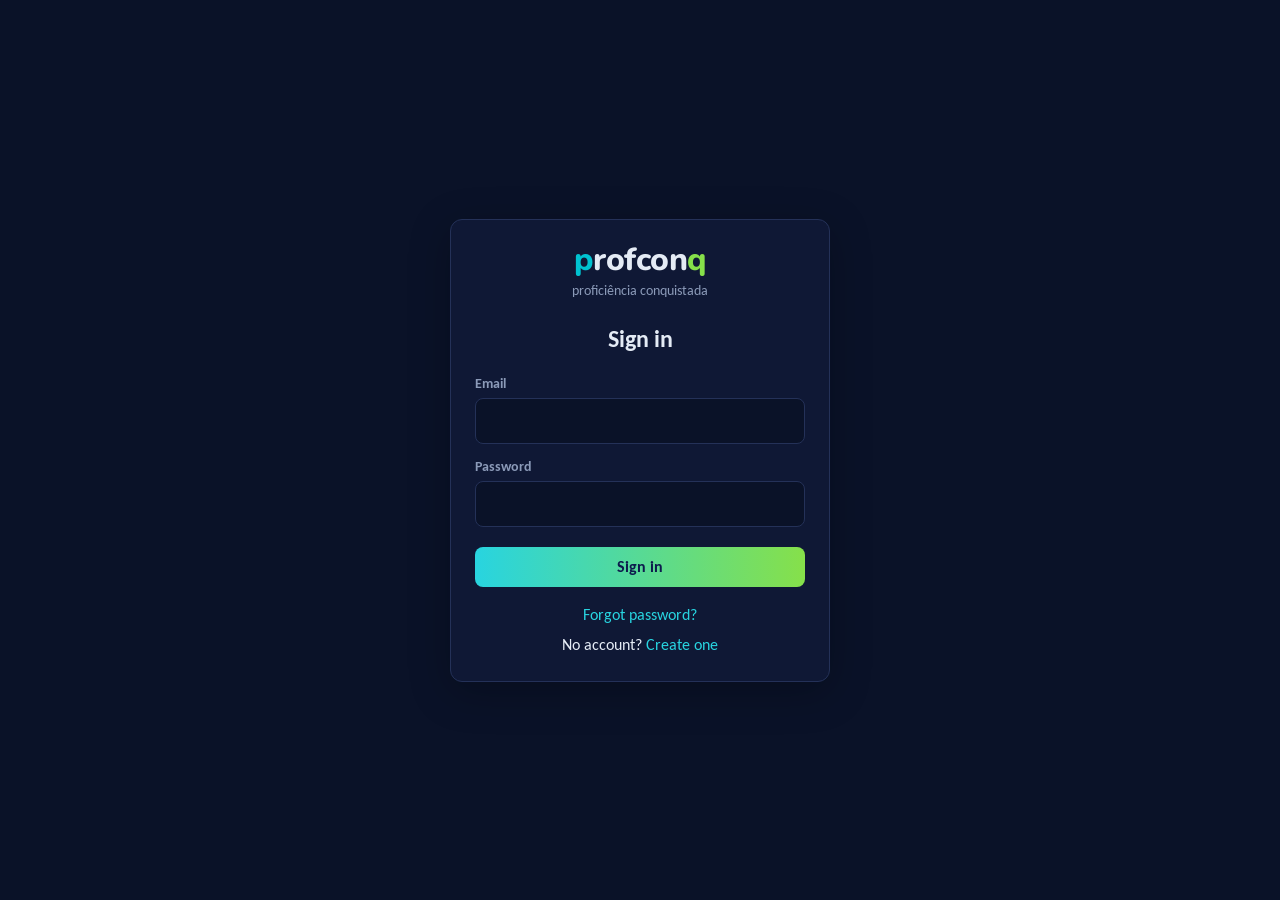
==== commit a81f3b5e: "Add admin panel, promo deploy scripts, and production nginx config. Co-authored-by: Cursor <cursorag" ====
--- a/index.html
+++ b/index.html
@@ -1242,9 +1242,114 @@
 .difficulty-jump-btn{font-size:10px;margin-top:4px;padding:4px 8px!important;min-height:auto!important}
 .difficulty-feature-grid{display:grid;grid-template-columns:repeat(auto-fill,minmax(120px,1fr));gap:6px;font-size:10px;color:var(--color-text-muted);margin-top:var(--space-2)}
 .difficulty-feature-grid span{background:var(--color-bg);padding:4px 6px;border-radius:var(--radius-md);border:1px solid var(--color-border)}
+/* ─── Auth screen ─── */
+body.auth-active .app-shell{display:none!important}
+.auth-screen{position:fixed;inset:0;z-index:10000;display:flex;align-items:center;justify-content:center;padding:var(--space-4);background:var(--color-bg);overflow:auto}
+.auth-card{width:100%;max-width:380px;background:var(--color-surface);border:1px solid var(--color-border);border-radius:var(--radius-lg);padding:var(--space-6);box-shadow:0 10px 40px rgba(0,0,0,.25)}
+.auth-brand{text-align:center;margin-bottom:var(--space-5)}
+.auth-brand-title{font-family:'Nunito','Varela Round',sans-serif;font-size:32px;font-weight:800;letter-spacing:-.5px;line-height:1}
+.auth-brand-title .b-p{color:#00C2D1}
+.auth-brand-title .b-q{color:#86E04A}
+.auth-brand-sub{font-size:var(--text-xs);color:var(--color-text-muted);margin-top:4px}
+.auth-form h2{font-size:var(--text-lg);font-weight:700;margin:0 0 var(--space-4);text-align:center}
+.auth-form label{display:block;font-size:var(--text-xs);font-weight:600;color:var(--color-text-muted);margin:var(--space-3) 0 4px}
+.auth-form input{width:100%;box-sizing:border-box;padding:10px 12px;border:1px solid var(--color-border);border-radius:var(--radius-md);background:var(--color-bg);color:var(--color-text);font-size:var(--text-sm)}
+.auth-form input:focus{outline:none;border-color:var(--color-primary)}
+.auth-submit{width:100%;justify-content:center;margin-top:var(--space-5)}
+.auth-hint{font-size:var(--text-xs);color:var(--color-text-muted);margin-top:4px}
+.auth-links{margin-top:var(--space-4);display:flex;flex-direction:column;gap:6px;text-align:center;font-size:var(--text-sm)}
+.auth-links a{color:var(--color-primary);cursor:pointer;text-decoration:none}
+.auth-links a:hover{text-decoration:underline}
+.auth-msg{margin-bottom:var(--space-4);padding:10px 12px;border-radius:var(--radius-md);font-size:var(--text-sm);text-align:center}
+.auth-msg.is-error{background:color-mix(in oklch,#e5484d 14%,var(--color-surface));color:#e5484d;border:1px solid color-mix(in oklch,#e5484d 40%,transparent)}
+.auth-msg.is-ok{background:color-mix(in oklch,#30a46c 14%,var(--color-surface));color:#30a46c;border:1px solid color-mix(in oklch,#30a46c 40%,transparent)}
+.profile-account-row{display:flex;align-items:center;justify-content:space-between;gap:var(--space-3);flex-wrap:wrap}
+.profile-account-email{font-weight:600;word-break:break-all}
+.profile-account-plan{font-size:var(--text-xs);color:var(--color-text-muted)}
+
+.sync-mirror-card{display:flex;flex-direction:column;gap:var(--space-3)}
+.sync-primary-toggle{display:flex;width:100%;border:1px solid var(--color-border);border-radius:var(--radius-lg);overflow:hidden;background:var(--color-surface-offset)}
+.sync-primary-btn{flex:1;padding:10px 8px;border:0;background:transparent;color:var(--color-text-muted);font-size:var(--text-xs);font-weight:500;cursor:pointer;transition:background .15s,color .15s}
+.sync-primary-btn.is-active{background:color-mix(in oklch,var(--color-primary) 18%,var(--color-surface));color:var(--color-primary);font-weight:600}
+.sync-primary-hint{margin:0;min-height:2.5em}
+.sync-mirror-btn{width:100%;justify-content:center}
+
+
+.vocab-quick-add-row td{background:color-mix(in oklch,var(--color-primary) 8%,var(--color-surface));border-top:2px solid color-mix(in oklch,var(--color-primary) 35%,var(--color-border))}
+.vocab-quick-add-row input,.vocab-quick-add-row select{font-size:var(--vocab-ui-font-size, var(--text-sm))}
+.vocab-add-inline-bar{display:flex;flex-wrap:wrap;gap:var(--space-2);margin-bottom:var(--space-4);width:100%}
+
+
+
 </style>
 </head>
 <body>
+
+<div id="auth-screen" class="auth-screen" style="display:none">
+  <div class="auth-card">
+    <div class="auth-brand">
+      <div class="auth-brand-title"><span class="b-p">p</span>rofcon<span class="b-q">q</span></div>
+      <div class="auth-brand-sub" data-i18n="logo.sub">proficiência conquistada</div>
+    </div>
+    <div class="auth-msg" id="auth-msg" hidden></div>
+
+    <form class="auth-form" id="auth-form-login" onsubmit="return authSubmitLogin(event)">
+      <h2 data-i18n="auth.loginTitle">Sign in</h2>
+      <label data-i18n="auth.email">Email</label>
+      <input type="email" id="auth-login-email" autocomplete="email" required>
+      <label data-i18n="auth.password">Password</label>
+      <input type="password" id="auth-login-password" autocomplete="current-password" required>
+      <button type="submit" class="btn btn-primary auth-submit" data-i18n="auth.loginBtn">Sign in</button>
+      <div class="auth-links">
+        <a onclick="authShow('forgot');return false" data-i18n="auth.forgotLink">Forgot password?</a>
+        <span><span data-i18n="auth.noAccount">No account?</span> <a onclick="authShow('register');return false" data-i18n="auth.registerLink">Create one</a></span>
+      </div>
+    </form>
+
+    <form class="auth-form" id="auth-form-register" style="display:none" onsubmit="return authSubmitRegister(event)">
+      <h2 data-i18n="auth.registerTitle">Create account</h2>
+      <label data-i18n="auth.email">Email</label>
+      <input type="email" id="auth-reg-email" autocomplete="email" required>
+      <label data-i18n="auth.password">Password</label>
+      <input type="password" id="auth-reg-password" autocomplete="new-password" minlength="8" required>
+      <div class="auth-hint" data-i18n="auth.passwordHint">At least 8 characters.</div>
+      <button type="submit" class="btn btn-primary auth-submit" data-i18n="auth.registerBtn">Create account</button>
+      <div class="auth-links">
+        <span><span data-i18n="auth.haveAccount">Already registered?</span> <a onclick="authShow('login');return false" data-i18n="auth.loginLink">Sign in</a></span>
+      </div>
+    </form>
+
+    <form class="auth-form" id="auth-form-forgot" style="display:none" onsubmit="return authSubmitForgot(event)">
+      <h2 data-i18n="auth.forgotTitle">Reset password</h2>
+      <label data-i18n="auth.email">Email</label>
+      <input type="email" id="auth-forgot-email" autocomplete="email" required>
+      <button type="submit" class="btn btn-primary auth-submit" data-i18n="auth.forgotBtn">Send reset link</button>
+      <div class="auth-links">
+        <a onclick="authShow('login');return false" data-i18n="auth.backToLogin">Back to sign in</a>
+      </div>
+    </form>
+
+    <form class="auth-form" id="auth-form-reset" style="display:none" onsubmit="return authSubmitReset(event)">
+      <h2 data-i18n="auth.resetTitle">New password</h2>
+      <label data-i18n="auth.passwordNew">New password</label>
+      <input type="password" id="auth-reset-password" autocomplete="new-password" minlength="8" required>
+      <div class="auth-hint" data-i18n="auth.passwordHint">At least 8 characters.</div>
+      <button type="submit" class="btn btn-primary auth-submit" data-i18n="auth.resetBtn">Set password</button>
+      <div class="auth-links">
+        <a onclick="authShow('login');return false" data-i18n="auth.backToLogin">Back to sign in</a>
+      </div>
+    </form>
+
+    <div class="auth-form" id="auth-panel-pending" style="display:none">
+      <h2 data-i18n="auth.pendingTitle">Check your email</h2>
+      <p class="auth-hint" id="auth-pending-text" data-i18n="auth.pendingText">We sent you a verification link. Open it to activate your account.</p>
+      <button type="button" class="btn btn-ghost auth-submit" onclick="authResendFromPending()" data-i18n="auth.resendBtn">Resend email</button>
+      <div class="auth-links">
+        <a onclick="authShow('login');return false" data-i18n="auth.backToLogin">Back to sign in</a>
+      </div>
+    </div>
+  </div>
+</div>
 
 <div class="app-shell">
   <!-- SIDEBAR -->
@@ -1351,15 +1456,15 @@
       <button type="button" class="btn btn-ghost btn-sm mobile-nav-toggle" id="mobile-nav-toggle" onclick="toggleMobileNav()" aria-label="Меню" aria-expanded="false">
         <i data-lucide="menu"></i>
       </button>
-      <button type="button" class="btn btn-ghost btn-sm" id="undo-delete-btn" hidden onclick="undoDeleteWord()" title="Вернуть удалённое слово">
+      <button type="button" class="btn btn-ghost btn-sm" id="undo-delete-btn" hidden onclick="undoDeleteWord()" title="Вернуть удалённое слово" data-i18n-title="ui.title.undoDelete">
         <i data-lucide="undo-2"></i> Отменить
       </button>
       <div class="topbar-title" id="page-title">Vocabulary</div>
       <div class="topbar-actions">
         <div class="vocab-topbar-tools" id="vocab-topbar-tools" style="display:none">
           <span class="vocab-topbar-tools-label">Список словаря</span>
-          <select class="form-input vocab-topbar-select" id="vocab-font-size-select" title="Размер шрифта в таблице и карточках" aria-label="Размер шрифта словаря"></select>
-          <select class="form-input vocab-topbar-select" id="vocab-font-family-select" title="Начертание" aria-label="Шрифт словаря"></select>
+          <select class="form-input vocab-topbar-select" id="vocab-font-size-select" title="Размер шрифта в таблице и карточках" aria-label="Размер шрифта словаря" data-i18n-title="ui.title.vocabFontSize"></select>
+          <select class="form-input vocab-topbar-select" id="vocab-font-family-select" title="Начертание" aria-label="Шрифт словаря" data-i18n-title="ui.title.vocabFont"></select>
         </div>
         <button class="btn btn-primary btn-sm" id="add-word-btn" onclick="openAddWord()">
           <i data-lucide="plus"></i> <span data-i18n="vocab.addWord">Добавить слово</span>
@@ -1437,11 +1542,12 @@
             <button type="button" id="vocab-mode-cards" class="active" onclick="vocabSetViewMode('cards')" data-i18n="vocab.modeCards">Карточки</button>
             <button type="button" id="vocab-mode-table" onclick="vocabSetViewMode('table')" data-i18n="vocab.modeTable">Таблица</button>
           </div>
+          <button type="button" class="btn btn-primary btn-sm" onclick="openAddWord()"><i data-lucide="plus"></i> <span data-i18n="vocab.addWord">Добавить слово</span></button>
           <button type="button" class="btn btn-secondary btn-sm" id="vocab-import-btn" onclick="vocabOpenImportPicker()"><i data-lucide="upload"></i> <span data-i18n="vocab.import">Import</span></button>
           <input type="file" id="vocab-import-file" accept=".csv,.txt,.tsv,.xlsx,.xls" hidden onchange="vocabImportFileChange(this)">
           <button type="button" class="btn btn-secondary btn-sm" id="vocab-export-btn" onclick="vocabExportExcel()" style="display:none"><i data-lucide="download"></i> <span data-i18n="vocab.export">Export CSV</span></button>
-          <button type="button" class="btn btn-secondary btn-sm" id="vocab-table-speak-btn" onclick="vocabTableSpeakSelected()" style="display:none" title="Сначала отметьте строки галочкой в колонке №"><i data-lucide="volume-2"></i> Озвучить выбранные</button>
-          <button type="button" class="btn btn-ghost btn-sm" id="vocab-table-stop-tts-btn" onclick="vocabTableStopTts()" style="display:none" title="Остановить озвучку"><i data-lucide="square"></i> Стоп</button>
+          <button type="button" class="btn btn-secondary btn-sm" id="vocab-table-speak-btn" onclick="vocabTableSpeakSelected()" style="display:none" title="Сначала отметьте строки галочкой в колонке №" data-i18n-title="ui.title.speakSelected"><i data-lucide="volume-2"></i> Озвучить выбранные</button>
+          <button type="button" class="btn btn-ghost btn-sm" id="vocab-table-stop-tts-btn" onclick="vocabTableStopTts()" style="display:none" title="Остановить озвучку" data-i18n-title="ui.title.stopTts"><i data-lucide="square"></i> Стоп</button>
           <span id="vocab-table-col-hint" style="display:none;font-size:10px;color:var(--color-text-faint);max-width:min(280px,40vw);line-height:1.35" title="Настройки сохраняются в этом браузере">Ширину столбцов: потяните разделитель у правого края заголовка.</span>
         </div>
         <details class="vocab-dictaphone" id="vocab-dictaphone" open>
@@ -1545,14 +1651,13 @@
             <div class="transcript-panel">
               <div class="transcript-header">
                 <span style="font-size:var(--text-sm);font-weight:600">Субтитры</span>
-                <select id="yt-lang" class="form-input" style="max-width:110px;padding:6px 8px;font-size:11px;margin-right:auto" title="Предпочитаемый язык дорожки" aria-label="Язык субтитров" onchange="onYtLangChange()">
+                <select id="yt-lang" class="form-input" style="max-width:110px;padding:6px 8px;font-size:11px;margin-right:auto" title="Предпочитаемый язык дорожки" aria-label="Язык субтитров" onchange="onYtLangChange()" data-i18n-title="ui.title.ytLang">
                   <option value="">Авто</option>
                   <option value="pt">Português</option>
                   <option value="en">English</option>
                   <option value="ru">Русский</option>
-                  <option value="es">Español</option>
-                </select>
-                <select id="hover-translate-source" class="form-input" style="max-width:210px;padding:6px 8px;font-size:11px" title="Источник перевода слова по наведению" aria-label="Источник перевода слова по наведению" onchange="onHoverTranslateSourceChange()">
+</select>
+                <select id="hover-translate-source" class="form-input" style="max-width:210px;padding:6px 8px;font-size:11px" title="Источник перевода слова по наведению" aria-label="Источник перевода слова по наведению" onchange="onHoverTranslateSourceChange()" data-i18n-title="ui.title.hoverTranslate">
                   <option value="big-dict">Hover: Большой словарь (офлайн)</option>
                   <option value="chatgpt">Hover: онлайн-перевод</option>
                 </select>
@@ -1662,8 +1767,8 @@
                 </div>
                 <div class="flashcard-face fc-back">
                   <div class="fc-back-tts">
-                    <button type="button" class="fc-tts-btn fc-tts-wide" title="Португальский: пример или слово" onclick="event.stopPropagation(); speakFlashcardPortuguese('example')"><i data-lucide="volume-2"></i> PT</button>
-                    <button type="button" class="fc-tts-btn fc-tts-wide" title="Перевод по-русски" onclick="event.stopPropagation(); speakFlashcardRussian()"><i data-lucide="volume-2"></i> RU</button>
+                    <button type="button" class="fc-tts-btn fc-tts-wide" id="fc-tts-source" title="TTS source" onclick="event.stopPropagation(); speakFlashcardPortuguese('example')"><i data-lucide="volume-2"></i> <span data-study-lang="sourceShort">PT</span></button>
+                    <button type="button" class="fc-tts-btn fc-tts-wide" id="fc-tts-target" title="TTS target" onclick="event.stopPropagation(); speakFlashcardRussian()"><i data-lucide="volume-2"></i> <span data-study-lang="targetShort">RU</span></button>
                   </div>
                   <div class="fc-back-scroll">
                     <div class="fc-translation" id="fc-translation"></div>
@@ -1913,13 +2018,13 @@
               </div>
             </div>
             <div class="textgen-out-block">
-              <div class="textgen-out-head"><span>Португальский</span>
+              <div class="textgen-out-head"><span data-study-lang="sourceCol">Portuguese</span>
                 <button type="button" class="btn btn-ghost btn-sm" onclick="copyTextgenPt()">Копировать</button>
               </div>
               <div class="textgen-out-body textgen-pt" id="textgen-out-pt"></div>
             </div>
             <div class="textgen-out-block">
-              <div class="textgen-out-head"><span>Перевод (RU)</span>
+              <div class="textgen-out-head"><span data-study-lang="translationCol">Translation</span>
                 <button type="button" class="btn btn-ghost btn-sm" onclick="copyTextgenRu()">Копировать</button>
               </div>
               <div class="textgen-out-body" id="textgen-out-ru"></div>
@@ -1998,7 +2103,7 @@
               <button type="button" class="btn btn-primary btn-sm" onclick="booksAddCheckedToVocab()"><i data-lucide="bookmark-plus"></i> В словарь выбранные</button>
               <button type="button" class="btn btn-ghost btn-sm" onclick="booksHistoryClear()">Очистить список</button>
             </div>
-            <div class="books-panel-h">Перевод (RU)</div>
+            <div class="books-panel-h" data-study-lang="translationCol">Translation</div>
             <div class="books-trans-out" id="books-trans-out"></div>
             <p class="books-hint" style="margin-top:var(--space-3);font-size:10px;line-height:1.4">С ключом OpenAI в .env используется модель; иначе — MyMemory по частям (лимит по длине).</p>
           </aside>
@@ -2023,15 +2128,49 @@
           </div>
         </div>
       </div>
-
-      <div class="view" id="view-profile">
+<div class="view" id="view-profile">
         <div class="profile-page">
           <div class="profile-brand">
             <div class="profile-brand-title"><span class="profile-brand-p">p</span>rofcon<span class="profile-brand-q">q</span></div>
             <div class="profile-brand-tagline" data-i18n="logo.sub">proficiência conquistada</div>
           </div>
 
-          <div class="profile-section-title" data-i18n="profile.statsSection">Statistics</div>
+          <div class="profile-section-title" data-i18n="auth.account">Account</div>
+          <div class="profile-card">
+            <div class="profile-account-row">
+              <div>
+                <div class="profile-account-email" id="profile-account-email">—</div>
+                <div class="profile-account-plan" id="profile-account-plan"></div>
+              </div>
+              <button type="button" class="btn btn-ghost btn-sm" onclick="authLogout()"><i data-lucide="log-out"></i> <span data-i18n="auth.logout">Sign out</span></button>
+            </div>
+            <div class="profile-promo-block" id="profile-promo-block" style="margin-top:14px">
+              <div class="profile-setting-label" data-i18n="promo.section">Promo code</div>
+              <div style="display:flex;gap:8px;margin-top:6px;flex-wrap:wrap">
+                <input type="text" id="profile-promo-code" class="input" placeholder="FRIEND100" style="flex:1;min-width:120px;text-transform:uppercase" data-i18n-placeholder="promo.placeholder">
+                <button type="button" class="btn btn-primary btn-sm" onclick="redeemPromoCode()" data-i18n="promo.redeem">Apply</button>
+              </div>
+              <p class="profile-setting-desc" id="profile-promo-msg" style="margin-top:6px"></p>
+            </div>
+          </div>
+
+
+          
+          
+          
+          <div class="profile-section-title" data-i18n="sync.section">Sync</div>
+          <div class="profile-card sync-mirror-card">
+            <p class="profile-setting-desc" style="margin:0" data-i18n="sync.mirrorHint">Mirror: vocabulary and programs copy from the selected source.</p>
+            <div class="sync-primary-toggle" role="group" data-i18n-aria="sync.primaryAria" aria-label="Sync source">
+              <button type="button" class="sync-primary-btn is-active" id="sync-primary-app" onclick="syncSetPrimary('app')" data-i18n="sync.primaryApp">Source: app</button>
+              <button type="button" class="sync-primary-btn" id="sync-primary-site" onclick="syncSetPrimary('site')" data-i18n="sync.primarySite">Source: website</button>
+            </div>
+            <p class="profile-setting-desc sync-primary-hint" id="sync-primary-hint"></p>
+            <button type="button" class="btn btn-primary btn-sm sync-mirror-btn" onclick="syncMirrorNow()">
+              <i data-lucide="refresh-cw"></i> <span data-i18n="sync.mirrorBtn">Sync</span>
+            </button>
+          </div>
+<div class="profile-section-title" data-i18n="profile.statsSection">Statistics</div>
           <div class="profile-card">
             <div class="profile-stats-row">
               <div class="profile-stat"><div class="profile-stat-val" id="profile-stat-dict">0</div><div class="profile-stat-label" data-i18n="profile.inDictionary">in dictionary</div></div>
@@ -2068,16 +2207,21 @@
               </div>
             </div>
             <div class="profile-setting-divider"></div>
-            <div class="profile-setting-block">
-              <div class="profile-setting-label" data-i18n="profile.subtitleLang">YouTube subtitle language</div>
-              <div class="profile-chip-row profile-chip-row--compact" id="profile-subtitle-lang-chips" role="group">
-                <button type="button" class="profile-chip" data-value="0" onclick="profileSetSubtitleLang(0)">PT</button>
-                <button type="button" class="profile-chip" data-value="1" onclick="profileSetSubtitleLang(1)">EN</button>
-                <button type="button" class="profile-chip" data-value="2" onclick="profileSetSubtitleLang(2)">RU</button>
-                <button type="button" class="profile-chip" data-value="3" onclick="profileSetSubtitleLang(3)">ES</button>
+                                                <div class="profile-setting-block">
+              <div class="profile-setting-label" data-i18n="profile.translationLangs">Card &amp; subtitle languages</div>
+              <p class="profile-setting-desc" data-i18n="profile.translationLangsHint">Choose 2 languages.</p>
+              <div class="profile-chip-row profile-chip-row--compact" id="profile-translation-from-chips" role="group">
+                <button type="button" class="profile-chip" data-value="0" onclick="profileSetTranslationFromLang(0)">PT</button>
+                <button type="button" class="profile-chip" data-value="1" onclick="profileSetTranslationFromLang(1)">EN</button>
+                <button type="button" class="profile-chip" data-value="2" onclick="profileSetTranslationFromLang(2)">RU</button>
+              </div>
+              <div class="profile-chip-row profile-chip-row--compact" id="profile-translation-to-chips" role="group" style="margin-top:8px">
+                <button type="button" class="profile-chip" data-value="0" onclick="profileSetTranslationTargetLang(0)">PT</button>
+                <button type="button" class="profile-chip" data-value="1" onclick="profileSetTranslationTargetLang(1)">EN</button>
+                <button type="button" class="profile-chip" data-value="2" onclick="profileSetTranslationTargetLang(2)">RU</button>
               </div>
             </div>
-            <div class="profile-setting-divider"></div>
+<div class="profile-setting-divider"></div>
             <div class="profile-setting-block">
               <div class="profile-toggle-row">
                 <div class="profile-toggle-copy">
@@ -2302,15 +2446,15 @@
         <label class="form-label" id="input-word-label" data-i18n="vocab.fieldWord">Слово или фраза (PT)</label>
         <div class="form-input-with-mic">
           <input class="form-input" id="input-word" placeholder="ex: falar или целое выражение" type="text" autocomplete="off">
-          <button type="button" class="voice-mic-btn" id="voice-mic-pt" onclick="startVoiceField('pt', event)" title="Голосом (португальский)"><i data-lucide="mic"></i></button>
+          <button type="button" class="voice-mic-btn" id="voice-mic-source" onclick="startVoiceField('source', event)" title="Voice"><i data-lucide="mic"></i></button>
         </div>
       </div>
       <div class="form-group">
-        <label class="form-label" data-i18n="vocab.fieldTranslation">Перевод (RU)</label>
+        <label class="form-label" data-study-lang="translation" data-i18n="vocab.fieldTranslation">Перевод (RU)</label>
         <div class="form-input-with-mic">
           <input class="form-input" id="input-translation" placeholder="говорить" type="text" autocomplete="off">
-          <button type="button" class="btn btn-secondary btn-sm" id="addword-auto-translation-btn" onclick="autoTranslateAddWord(event)" style="flex-shrink:0;white-space:nowrap;align-self:stretch" title="Подставить перевод через API (как субтитры)">Авто</button>
-          <button type="button" class="voice-mic-btn" id="voice-mic-ru" onclick="startVoiceField('ru', event)" title="Голосом (русский)"><i data-lucide="mic"></i></button>
+          <button type="button" class="btn btn-secondary btn-sm" id="addword-auto-translation-btn" onclick="autoTranslateAddWord(event)" style="flex-shrink:0;white-space:nowrap;align-self:stretch" title="Подставить перевод через API (как субтитры)" data-i18n-title="ui.title.autoTranslate">Авто</button>
+          <button type="button" class="voice-mic-btn" id="voice-mic-target" onclick="startVoiceField('target', event)" title="Voice"><i data-lucide="mic"></i></button>
         </div>
       </div>
     </div>
@@ -2346,7 +2490,7 @@
       </div>
     </div>
     <div class="form-group" id="input-infinitivo-wrap" style="display:none">
-      <label class="form-label" data-i18n="vocab.fieldInf">Инфинитив (PT)</label>
+      <label class="form-label" data-study-lang="inf" data-i18n="vocab.fieldInf">Инфинитив (PT)</label>
       <input class="form-input" id="input-infinitivo" type="text" placeholder="напр. falar" autocomplete="off">
       <p style="font-size:var(--text-xs);color:var(--color-text-faint);margin:var(--space-1) 0 0;line-height:1.4">Для глаголов: укажи словарную форму. Если в карточке уже инфинитив (falar, comer…), можно повторить его или оставить автоподстановку.</p>
     </div>
@@ -2377,7 +2521,7 @@
     </div>
     <div style="padding:0 var(--space-5) var(--space-5)">
       <p class="vocab-import-stats" id="vocab-import-stats">—</p>
-      <p class="profile-setting-desc" style="margin:var(--space-2) 0" data-i18n="vocab.importHint">Columns: word (PT), translation (RU). Optional: example, type, infinitive. Tab, comma or semicolon delimiters.</p>
+      <p class="profile-setting-desc" style="margin:var(--space-2) 0" data-study-lang="importHint" data-i18n="vocab.importHint">Columns: word (PT), translation (RU). Optional: example, type, infinitive. Tab, comma or semicolon delimiters.</p>
       <label style="display:flex;align-items:center;gap:8px;font-size:12px;color:var(--color-text);margin:var(--space-3) 0;cursor:pointer">
         <input type="checkbox" id="vocab-import-skip-dup" checked>
         <span data-i18n="vocab.importSkipDup">Skip duplicates (same word)</span>
@@ -2428,21 +2572,242 @@
 </div>
 
 <script>
-window.__PROFICONQ_BUILD = 'picker-v6-overlay-fix';
+window.__PROFICONQ_BUILD = 'auth-sync-v1';
+// ═══════════════════════════════════════════════════════
+// AUTH + SYNC — аккаунты и пер-пользовательская синхронизация (/api/auth, /api/sync)
+// ═══════════════════════════════════════════════════════
+window.__authUser = null;
+var __authResetToken = null;
+
+function authApi(path, opts) {
+  opts = opts || {};
+  opts.credentials = 'include';
+  if (opts.body && !(opts.headers && opts.headers['Content-Type'])) {
+    opts.headers = Object.assign({ 'Content-Type': 'application/json' }, opts.headers || {});
+  }
+  return fetch(path, opts);
+}
+
+function authSetMsg(text, kind) {
+  var el = document.getElementById('auth-msg');
+  if (!el) return;
+  if (!text) { el.hidden = true; el.textContent = ''; el.className = 'auth-msg'; return; }
+  el.hidden = false;
+  el.textContent = text;
+  el.className = 'auth-msg ' + (kind === 'ok' ? 'is-ok' : 'is-error');
+}
+
+var __AUTH_PANELS = ['login', 'register', 'forgot', 'reset', 'pending'];
+function authShow(panel) {
+  authSetMsg('');
+  __AUTH_PANELS.forEach(function (p) {
+    var el = document.getElementById(p === 'pending' ? 'auth-panel-pending' : 'auth-form-' + p);
+    if (el) el.style.display = (p === panel) ? '' : 'none';
+  });
+}
+
+function showAuthScreen(panel) {
+  document.body.classList.add('auth-active');
+  var scr = document.getElementById('auth-screen');
+  if (scr) scr.style.display = 'flex';
+  authShow(panel || 'login');
+}
+
+function hideAuthScreen() {
+  document.body.classList.remove('auth-active');
+  var scr = document.getElementById('auth-screen');
+  if (scr) scr.style.display = 'none';
+}
+
+async function authMe() {
+  try {
+    var r = await authApi('/api/auth/me');
+    if (r.ok) {
+      var d = await r.json();
+      var u = d.user || null;
+      if (u && typeof u.wordCount !== 'number' && typeof words !== 'undefined') {
+        u.wordCount = words.length;
+      }
+      return u;
+    }
+  } catch (e) {}
+  return null;
+}
+
+async function authSubmitLogin(ev) {
+  ev.preventDefault();
+  var email = document.getElementById('auth-login-email').value.trim();
+  var password = document.getElementById('auth-login-password').value;
+  authSetMsg('');
+  try {
+    var r = await authApi('/api/auth/login', { method: 'POST', body: JSON.stringify({ email: email, password: password }) });
+    if (r.ok) {
+      var d = await r.json();
+      window.__authUser = d.user;
+      hideAuthScreen();
+      await startAppAfterAuth();
+      return false;
+    }
+    var err = await r.json().catch(function () { return {}; });
+    if (r.status === 403 || err.error === 'not_verified') { authSetMsg(t('auth.msgNotVerified'), 'error'); authShow('pending'); }
+    else authSetMsg(t('auth.msgInvalid'), 'error');
+  } catch (e) { authSetMsg(t('auth.msgError'), 'error'); }
+  return false;
+}
+
+async function authSubmitRegister(ev) {
+  ev.preventDefault();
+  var email = document.getElementById('auth-reg-email').value.trim();
+  var password = document.getElementById('auth-reg-password').value;
+  if (password.length < 8) { authSetMsg(t('auth.msgWeakPassword'), 'error'); return false; }
+  try {
+    var r = await authApi('/api/auth/register', { method: 'POST', body: JSON.stringify({ email: email, password: password }) });
+    if (r.ok) { authShow('pending'); authSetMsg(t('auth.msgRegistered'), 'ok'); window.__authPendingEmail = email; return false; }
+    var err = await r.json().catch(function () { return {}; });
+    if (err.error === 'email_already_registered') authSetMsg(t('auth.msgEmailAlreadyRegistered'), 'error');
+    else if (err.error === 'email_pending_verification') authSetMsg(t('auth.msgEmailPendingVerification'), 'error');
+    else if (err.error === 'weak_password') authSetMsg(t('auth.msgWeakPassword'), 'error');
+    else if (err.error === 'invalid_email') authSetMsg(t('auth.msgInvalidEmail'), 'error');
+    else authSetMsg(t('auth.msgError'), 'error');
+  } catch (e) { authSetMsg(t('auth.msgError'), 'error'); }
+  return false;
+}
+
+async function authSubmitForgot(ev) {
+  ev.preventDefault();
+  var email = document.getElementById('auth-forgot-email').value.trim();
+  try { await authApi('/api/auth/forgot-password', { method: 'POST', body: JSON.stringify({ email: email }) }); } catch (e) {}
+  authShow('login');
+  authSetMsg(t('auth.msgForgotSent'), 'ok');
+  return false;
+}
+
+async function authSubmitReset(ev) {
+  ev.preventDefault();
+  var password = document.getElementById('auth-reset-password').value;
+  if (password.length < 8) { authSetMsg(t('auth.msgWeakPassword'), 'error'); return false; }
+  try {
+    var r = await authApi('/api/auth/reset-password', { method: 'POST', body: JSON.stringify({ token: __authResetToken, password: password }) });
+    if (r.ok) { authShow('login'); authSetMsg(t('auth.msgResetDone'), 'ok'); try { history.replaceState({}, '', '/login'); } catch (e) {} }
+    else authSetMsg(t('auth.msgVerifyFail'), 'error');
+  } catch (e) { authSetMsg(t('auth.msgError'), 'error'); }
+  return false;
+}
+
+async function authResendFromPending() {
+  var email = window.__authPendingEmail || (document.getElementById('auth-login-email') && document.getElementById('auth-login-email').value.trim());
+  if (!email) { authShow('login'); return; }
+  try { await authApi('/api/auth/resend-verification', { method: 'POST', body: JSON.stringify({ email: email }) }); } catch (e) {}
+  authSetMsg(t('auth.msgRegistered'), 'ok');
+}
+
+async function authLogout() {
+  try { await authApi('/api/auth/logout', { method: 'POST' }); } catch (e) {}
+  window.location.href = '/login';
+}
+
+// ─── Sync layer ───
+var __SETTINGS_KEYS = [
+  'profconq_ui_lang_v1', 'profconq_ui_theme_v1', 'profconq_subtitle_lang_v1', 'profconq_translation_target_lang_v1', 'profconq_phrase_copy_v1',
+  'profconq_word_context_v1', 'profconq_subtitle_font_v1', 'proficonq_hover_translate_source_v1',
+  'proficonq_fc_dir_v1', 'proficonq_vocab_view_mode_v1', 'proficonq_vocab_table_col_pct_v1',
+  'proficonq_vocab_ui_font_size_v1', 'proficonq_vocab_ui_font_family_v1', 'proficonq_vocab_collapsed_groups_v1',
+  'proficonq_big_dict_source_v1', 'proficonq_yt_playback_source_v1', 'proficonq_fle_plan_selected_v1'
+];
+var __origSetItem = null;
+var __syncTimers = {};
+
+function __syncServerKeyFor(lsKey) {
+  if (lsKey === PROGRAMS_KEY) return 'programs';
+  if (lsKey === PROGRAM_PROGRESS_KEY) return 'program_progress';
+  if (lsKey === ACTIVITY_KEY) return 'activity';
+  if (lsKey === FLE_PLAN_TRACK_KEY) return 'fle_plan_track';
+  return null;
+}
+function __lsKeyForServer(sk) {
+  if (sk === 'programs') return PROGRAMS_KEY;
+  if (sk === 'program_progress') return PROGRAM_PROGRESS_KEY;
+  if (sk === 'activity') return ACTIVITY_KEY;
+  if (sk === 'fle_plan_track') return FLE_PLAN_TRACK_KEY;
+  return null;
+}
+
+function installSyncInterceptor() {
+  if (__origSetItem) return;
+  __origSetItem = localStorage.setItem.bind(localStorage);
+  localStorage.setItem = function (k, v) {
+    __origSetItem(k, v);
+    try {
+      if (!window.__authUser) return;
+      var sk = __syncServerKeyFor(k);
+      if (sk) __syncScheduleKey(sk);
+      else if (__SETTINGS_KEYS.indexOf(k) >= 0) __syncScheduleKey('settings');
+    } catch (e) {}
+  };
+}
+
+function __syncBuildPayload(serverKey) {
+  if (serverKey === 'settings') {
+    var obj = {};
+    __SETTINGS_KEYS.forEach(function (k) { var v = localStorage.getItem(k); if (v !== null) obj[k] = v; });
+    return obj;
+  }
+  var lsKey = __lsKeyForServer(serverKey);
+  var raw = lsKey ? localStorage.getItem(lsKey) : null;
+  if (raw == null) return null;
+  try { return JSON.parse(raw); } catch (e) { return raw; }
+}
+
+function __syncPut(serverKey, jsonVal) {
+  return authApi('/api/sync/' + serverKey, { method: 'PUT', body: JSON.stringify({ json: jsonVal }) }).catch(function () {});
+}
+
+function __syncScheduleKey(serverKey) {
+  if (__syncTimers[serverKey]) clearTimeout(__syncTimers[serverKey]);
+  __syncTimers[serverKey] = setTimeout(function () {
+    __syncTimers[serverKey] = null;
+    var payload = __syncBuildPayload(serverKey);
+    if (payload == null) return;
+    __syncPut(serverKey, payload);
+  }, 700);
+}
+
+function __syncHydrate(serverKey, json) {
+  var put = __origSetItem || localStorage.setItem.bind(localStorage);
+  if (serverKey === 'settings') {
+    if (json && typeof json === 'object') {
+      Object.keys(json).forEach(function (k) { try { put(k, json[k]); } catch (e) {} });
+      try { loadUiThemePref(); loadUiLangPref(); document.documentElement.setAttribute('data-theme', __uiTheme); applyUiLanguage(); } catch (e) {}
+    }
+    return;
+  }
+  var lsKey = __lsKeyForServer(serverKey);
+  if (!lsKey) return;
+  try { put(lsKey, JSON.stringify(json)); } catch (e) {}
+}
+
+async function syncPullAll() {
+  var serverKeys = ['settings', 'programs', 'program_progress', 'activity', 'fle_plan_track'];
+  var keys = {};
+  try {
+    var r = await authApi('/api/sync');
+    if (r.ok) { var d = await r.json(); keys = (d && d.keys) || {}; }
+  } catch (e) {}
+  // Hydrate server -> local
+  serverKeys.forEach(function (sk) { if (keys[sk]) __syncHydrate(sk, keys[sk].json); });
+  // Seed: push local-only data up so this browser's existing data is not lost
+  serverKeys.forEach(function (sk) {
+    if (keys[sk]) return;
+    var payload = __syncBuildPayload(sk);
+    if (payload == null) return;
+    var hasData = Array.isArray(payload) ? payload.length : (typeof payload === 'object' ? Object.keys(payload).length : true);
+    if (hasData) __syncPut(sk, payload);
+  });
+}
 // ═══════════════════════════════════════════════════════
 // DATA STORE — словарь: файл tutor-app/vocabulary/words.json (через GET/PUT /api/vocabulary)
 // ═══════════════════════════════════════════════════════
-const DEFAULT_VOCAB_SEED = [
-  {id:1,word:'falar',translation:'говорить',example:'Eu falo português todos os dias.',tag:'verbo',infinitivo:'falar',img:'',interval:1,easeFactor:2.5,nextReview:0,reps:0},
-  {id:2,word:'casa',translation:'дом',example:'A minha casa é grande.',tag:'substantivo',img:'',interval:1,easeFactor:2.5,nextReview:0,reps:2},
-  {id:3,word:'trabalhar',translation:'работать',example:'Ela trabalha muito.',tag:'verbo',infinitivo:'trabalhar',img:'',interval:3,easeFactor:2.5,nextReview:Date.now()+86400000,reps:1},
-  {id:4,word:'bonito',translation:'красивый',example:'O Brasil é muito bonito.',tag:'adjetivo',img:'',interval:1,easeFactor:2.5,nextReview:0,reps:0},
-  {id:5,word:'obrigado',translation:'спасибо',example:'Obrigado pela ajuda!',tag:'expressão',img:'',interval:2,easeFactor:2.5,nextReview:0,reps:1},
-  {id:6,word:'cidade',translation:'город',example:'São Paulo é uma cidade grande.',tag:'substantivo',img:'',interval:1,easeFactor:2.5,nextReview:Date.now()+2*86400000,reps:0},
-  {id:7,word:'comer',translation:'есть, кушать',example:'Vamos comer juntos.',tag:'verbo',infinitivo:'comer',img:'',interval:1,easeFactor:2.5,nextReview:0,reps:0},
-  {id:8,word:'água',translation:'вода',example:'Posso tomar água?',tag:'substantivo',img:'',interval:1,easeFactor:2.5,nextReview:0,reps:3},
-  {id:9,word:'por favor',translation:'пожалуйста',example:'Um café, por favor.',tag:'frase',img:'',interval:1,easeFactor:2.5,nextReview:0,reps:0},
-];
+const DEFAULT_VOCAB_SEED = [];
 let words = [];
 let nextId = 1;
 
@@ -2460,10 +2825,11 @@
   if (__vocabSaveTimer) clearTimeout(__vocabSaveTimer);
   __vocabSaveTimer = setTimeout(function () {
     __vocabSaveTimer = null;
-    fetch('/api/vocabulary', {
+    fetch('/api/sync/vocabulary', {
       method: 'PUT',
+      credentials: 'include',
       headers: { 'Content-Type': 'application/json' },
-      body: JSON.stringify({ words: words }),
+      body: JSON.stringify({ json: { words: words } }),
     })
       .then(function (r) {
         if (!r.ok) throw new Error('HTTP ' + r.status);
@@ -2477,19 +2843,115 @@
 
 async function loadVocabularyFromServer() {
   try {
-    var r = await fetch('/api/vocabulary');
+    var r = await fetch('/api/sync/vocabulary', { credentials: 'include' });
+    if (r.status === 204) { words = []; recomputeNextIdFromWords(); return; }
     if (!r.ok) throw new Error('HTTP ' + r.status);
     var data = await r.json();
-    if (Array.isArray(data.words) && data.words.length) {
-      words = data.words;
+    var w = data && data.json && data.json.words;
+    if (Array.isArray(w) && w.length) {
+      words = w;
       recomputeNextIdFromWords();
       return;
     }
   } catch (e) {
     console.warn('loadVocabularyFromServer', e);
   }
-  words = DEFAULT_VOCAB_SEED.slice();
+  words = [];
   recomputeNextIdFromWords();
+}
+
+
+
+var SYNC_PRIMARY_KEY = 'profconq_sync_primary_v1';
+
+function syncGetPrimary() {
+  try {
+    var v = localStorage.getItem(SYNC_PRIMARY_KEY);
+    if (v === 'site') return 'site';
+  } catch (e) {}
+  return 'app';
+}
+
+function syncSetPrimary(mode) {
+  if (mode !== 'app' && mode !== 'site') return;
+  try { localStorage.setItem(SYNC_PRIMARY_KEY, mode); } catch (e) {}
+  syncUpdatePrimaryUi();
+}
+
+function syncUpdatePrimaryUi() {
+  var mode = syncGetPrimary();
+  var appBtn = document.getElementById('sync-primary-app');
+  var siteBtn = document.getElementById('sync-primary-site');
+  var hint = document.getElementById('sync-primary-hint');
+  if (appBtn) appBtn.classList.toggle('is-active', mode === 'app');
+  if (siteBtn) siteBtn.classList.toggle('is-active', mode === 'site');
+  if (hint) {
+    hint.textContent = mode === 'app' ? t('sync.primaryAppHint') : t('sync.primarySiteHint');
+  }
+}
+
+async function syncMirrorPushToCloud() {
+  await fetch('/api/sync/vocabulary', {
+    method: 'PUT',
+    credentials: 'include',
+    headers: { 'Content-Type': 'application/json' },
+    body: JSON.stringify({ json: { words: words } }),
+  });
+  await __syncPut('programs', __programs);
+  await __syncPut('program_progress', __programProgress);
+}
+
+async function syncMirrorPullFromCloud() {
+  var r = await fetch('/api/sync/vocabulary', { credentials: 'include' });
+  if (r.status === 204) {
+    words = [];
+  } else if (r.ok) {
+    var data = await r.json();
+    var w = data && data.json && data.json.words;
+    words = Array.isArray(w) ? w : [];
+  } else {
+    throw new Error('vocabulary HTTP ' + r.status);
+  }
+  recomputeNextIdFromWords();
+  var pr = await authApi('/api/sync/programs');
+  if (pr.ok && pr.status !== 204) {
+    var pd = await pr.json();
+    var pj = pd && pd.json;
+    if (Array.isArray(pj)) {
+      __programs = pj.map(function (p) { return programsNormalizeProgram(p); });
+      programsSave();
+    }
+  }
+  var pp = await authApi('/api/sync/program_progress');
+  if (pp.ok && pp.status !== 204) {
+    var ppd = await pp.json();
+    if (ppd && ppd.json && typeof ppd.json === 'object') {
+      __programProgress = ppd.json;
+      programsProgressSave();
+    }
+  }
+  renderVocab();
+  updateSidebarCounts();
+  try { programsLoad(); renderProgramsList(); } catch (e) {}
+  try { ytRefreshTranscriptWordClasses(); } catch (e) {}
+}
+
+async function syncMirrorNow() {
+  if (!window.__authUser) { showToast(t('sync.signInFirst')); return; }
+  var mode = syncGetPrimary();
+  try {
+    if (mode === 'site') {
+      await syncMirrorPushToCloud();
+      showToast(tf('sync.mirrorPush', { words: words.length, programs: __programs.length }));
+    } else {
+      await syncMirrorPullFromCloud();
+      schedulePersistVocabulary();
+      showToast(tf('sync.mirrorPull', { words: words.length, programs: __programs.length }));
+    }
+  } catch (e) {
+    console.warn('syncMirrorNow', e);
+    showToast(t('sync.error'));
+  }
 }
 let videoCards = [];
 let nextVcId = 1;
@@ -2561,7 +3023,7 @@
     words.forEach(function(w) {
       if (!w.videoId) { w.videoId = newId; w.videoTitle = name; count++; }
     });
-    if (count) { schedulePersistVocabulary(); renderVocab(); showToast('Папка создана: ' + name); }
+    if (count) { schedulePersistVocabulary(); renderVocab(); showToast(tf('toast.folderCreated', { name: name })); }
     return;
   }
   var newTitle = prompt('Переименовать папку:', currentTitle || '');
@@ -2571,7 +3033,7 @@
   words.forEach(function(w) { if (w.videoId === gk) w.videoTitle = newTitle; });
   schedulePersistVocabulary();
   renderVocab();
-  showToast('Переименовано: ' + newTitle);
+  showToast(tf('toast.renamed', { title: newTitle }));
 }
 
 var __vocabMovePanel = null;
@@ -2658,7 +3120,7 @@
   schedulePersistVocabulary();
   renderVocab();
   vocabCloseMovePanel();
-  showToast('Слово перемещено в «' + (newVideoTitle || t('vocab.noFolder')) + '»');
+  showToast(tf('toast.wordMoved', { folder: newVideoTitle || t('vocab.noFolder') }));
 }
 
 function vocabNormalizeLearnMark(m) {
@@ -3033,7 +3495,7 @@
   fetch('/api/transcript-translate', {
     method: 'POST',
     headers: { 'Content-Type': 'application/json' },
-    body: JSON.stringify({ words: [clean] }),
+    body: JSON.stringify(profileTranslationLangPairBody({ words: [clean] })),
   })
     .then(function (r) {
       return r.json().then(function (j) {
@@ -3122,7 +3584,7 @@
       var r = await fetch('/api/transcript-translate', {
         method: 'POST',
         headers: { 'Content-Type': 'application/json' },
-        body: JSON.stringify({ words: batch }),
+        body: JSON.stringify(profileTranslationLangPairBody({ words: batch })),
       });
       var data = await r.json();
       if (!r.ok) throw new Error(data.error || 'Ошибка перевода');
@@ -3571,15 +4033,7 @@
 }
 
 function booksDefaultCatalog() {
-  return [
-    {
-      id: 'bundled-capitaes',
-      title: 'Capitães da Areia (Jorge Amado)',
-      kind: 'bundled',
-      type: 'pdf',
-      url: '/books/capitaes.de.areia.pdf',
-    },
-  ];
+  return [];
 }
 
 function booksReadCatalog() {
@@ -3587,12 +4041,8 @@
     var raw = localStorage.getItem(BOOKS_CATALOG_KEY);
     if (!raw) return booksDefaultCatalog();
     var arr = JSON.parse(raw);
-    if (!Array.isArray(arr) || !arr.length) return booksDefaultCatalog();
-    var hasBundled = arr.some(function (b) {
-      return b.id === 'bundled-capitaes';
-    });
-    if (!hasBundled) arr = booksDefaultCatalog().concat(arr);
-    return arr;
+    if (!Array.isArray(arr)) return booksDefaultCatalog();
+    return arr.filter(function (b) { return b && b.id !== 'bundled-capitaes'; });
   } catch (e) {
     return booksDefaultCatalog();
   }
@@ -4292,7 +4742,7 @@
     });
     booksHistorySyncSelectAll();
   } else if (skippedDup) {
-    showToast('Уже есть в словаре (' + skippedDup + ')');
+    showToast(tf('toast.alreadyInDictionaryCount', { count: skippedDup }));
   }
 }
 
@@ -4652,7 +5102,7 @@
     var chunk = text.slice(i, i + maxChunk);
     if (!chunk.trim()) continue;
     var u =
-      'https://api.mymemory.translated.net/get?q=' + encodeURIComponent(chunk) + '&langpair=pt|ru';
+      'https://api.mymemory.translated.net/get?q=' + encodeURIComponent(chunk) + '&langpair=' + profileMyMemoryLangPair();
     var res = await fetch(u);
     var data = await res.json();
     var seg =
@@ -4673,7 +5123,7 @@
   var r = await fetch('/api/book-translate', {
     method: 'POST',
     headers: { 'Content-Type': 'application/json' },
-    body: JSON.stringify({ text: text.slice(0, 12000) }),
+    body: JSON.stringify(profileTranslationLangPairBody({ text: text.slice(0, 12000) })),
   });
   var j = await r.json().catch(function () {
     return {};
@@ -5052,6 +5502,19 @@
 var __uiTheme = 'dark';
 var UI_STRINGS = {
   ru: {
+    'auth.loginTitle': 'Вход', 'auth.registerTitle': 'Регистрация', 'auth.forgotTitle': 'Сброс пароля', 'auth.resetTitle': 'Новый пароль', 'auth.pendingTitle': 'Проверьте почту',
+    'auth.email': 'Email', 'auth.password': 'Пароль', 'auth.passwordNew': 'Новый пароль', 'auth.passwordHint': 'Минимум 8 символов.',
+    'auth.loginBtn': 'Войти', 'auth.registerBtn': 'Создать аккаунт', 'auth.forgotBtn': 'Отправить ссылку', 'auth.resetBtn': 'Сохранить пароль', 'auth.resendBtn': 'Отправить письмо повторно', 'auth.backToLogin': 'Назад ко входу',
+    'auth.forgotLink': 'Забыли пароль?', 'auth.noAccount': 'Нет аккаунта?', 'auth.registerLink': 'Создать', 'auth.haveAccount': 'Уже есть аккаунт?', 'auth.loginLink': 'Войти',
+    'auth.pendingText': 'Мы отправили ссылку для подтверждения. Откройте её, чтобы активировать аккаунт.',
+    'auth.logout': 'Выйти', 'auth.account': 'Аккаунт', 'auth.verifyPending': 'Email не подтверждён',
+    'auth.msgVerified': 'Email подтверждён — войдите в аккаунт.', 'auth.msgVerifyFail': 'Ссылка недействительна или истекла.',
+    'auth.msgRegistered': 'Письмо отправлено. Подтвердите email, чтобы войти.', 'auth.msgInvalid': 'Неверный email или пароль.',
+    'auth.msgNotVerified': 'Сначала подтвердите email (проверьте почту).', 'auth.msgForgotSent': 'Если такой аккаунт есть — мы отправили ссылку для сброса.',
+    'auth.msgResetDone': 'Пароль изменён. Войдите с новым паролем.', 'auth.msgError': 'Что-то пошло не так. Попробуйте ещё раз.', 'auth.msgWeakPassword': 'Пароль слишком короткий (мин. 8 символов).',
+'auth.msgEmailAlreadyRegistered': 'Этот email уже зарегистрирован. Войдите в аккаунт.',
+    'auth.msgEmailPendingVerification': 'Этот email уже зарегистрирован. Подтвердите почту — мы отправили письмо повторно.',
+    'auth.msgInvalidEmail': 'Некорректный email.',
     'nav.vocabulary': 'Словарь', 'nav.reader': 'Читалка', 'nav.programs': 'Программы', 'nav.review': 'Повторение',
     'nav.progress': 'Прогресс', 'nav.dictionary': 'Большой словарь', 'nav.profile': 'Профиль', 'nav.other': 'Прочее',
     'nav.youtube': 'YouTube', 'nav.verbos': 'Глаголы', 'nav.grammar': 'Грамматика', 'nav.textgen': 'Текст по словам', 'nav.activity': 'Занятия',
@@ -5136,6 +5599,19 @@
     'review.fle-errors.title': 'FLE · ошибки', 'review.fle-errors.desc': 'Журнал ошибок и повтор проблемных тем.',
   },
   en: {
+    'auth.loginTitle': 'Sign in', 'auth.registerTitle': 'Create account', 'auth.forgotTitle': 'Reset password', 'auth.resetTitle': 'New password', 'auth.pendingTitle': 'Check your email',
+    'auth.email': 'Email', 'auth.password': 'Password', 'auth.passwordNew': 'New password', 'auth.passwordHint': 'At least 8 characters.',
+    'auth.loginBtn': 'Sign in', 'auth.registerBtn': 'Create account', 'auth.forgotBtn': 'Send reset link', 'auth.resetBtn': 'Set password', 'auth.resendBtn': 'Resend email', 'auth.backToLogin': 'Back to sign in',
+    'auth.forgotLink': 'Forgot password?', 'auth.noAccount': 'No account?', 'auth.registerLink': 'Create one', 'auth.haveAccount': 'Already registered?', 'auth.loginLink': 'Sign in',
+    'auth.pendingText': 'We sent you a verification link. Open it to activate your account.',
+    'auth.logout': 'Sign out', 'auth.account': 'Account', 'auth.verifyPending': 'Email not verified',
+    'auth.msgVerified': 'Email verified — please sign in.', 'auth.msgVerifyFail': 'This link is invalid or has expired.',
+    'auth.msgRegistered': 'Email sent. Verify your address to sign in.', 'auth.msgInvalid': 'Invalid email or password.',
+    'auth.msgNotVerified': 'Please verify your email first (check your inbox).', 'auth.msgForgotSent': 'If that account exists, we sent a reset link.',
+    'auth.msgResetDone': 'Password changed. Sign in with your new password.', 'auth.msgError': 'Something went wrong. Please try again.', 'auth.msgWeakPassword': 'Password too short (min 8 characters).',
+'auth.msgEmailAlreadyRegistered': 'This email is already registered. Sign in to your account.',
+    'auth.msgEmailPendingVerification': 'This email is already registered. Check your inbox — we sent the verification email again.',
+    'auth.msgInvalidEmail': 'Invalid email address.',
     'nav.vocabulary': 'Vocabulary', 'nav.reader': 'Reader', 'nav.programs': 'Programs', 'nav.review': 'Review',
     'nav.progress': 'Progress', 'nav.dictionary': 'Dictionary', 'nav.profile': 'Profile', 'nav.other': 'Other',
     'nav.youtube': 'YouTube', 'nav.verbos': 'Verbs', 'nav.grammar': 'Grammar', 'nav.textgen': 'Text from words', 'nav.activity': 'Activity',
@@ -5220,6 +5696,19 @@
     'review.fle-errors.title': 'FLE · errors', 'review.fle-errors.desc': 'Error log and review of problem topics.',
   },
   pt: {
+    'auth.loginTitle': 'Entrar', 'auth.registerTitle': 'Criar conta', 'auth.forgotTitle': 'Repor palavra-passe', 'auth.resetTitle': 'Nova palavra-passe', 'auth.pendingTitle': 'Verifique o seu email',
+    'auth.email': 'Email', 'auth.password': 'Palavra-passe', 'auth.passwordNew': 'Nova palavra-passe', 'auth.passwordHint': 'Pelo menos 8 caracteres.',
+    'auth.loginBtn': 'Entrar', 'auth.registerBtn': 'Criar conta', 'auth.forgotBtn': 'Enviar link', 'auth.resetBtn': 'Guardar palavra-passe', 'auth.resendBtn': 'Reenviar email', 'auth.backToLogin': 'Voltar ao início de sessão',
+    'auth.forgotLink': 'Esqueceu a palavra-passe?', 'auth.noAccount': 'Sem conta?', 'auth.registerLink': 'Criar', 'auth.haveAccount': 'Já tem conta?', 'auth.loginLink': 'Entrar',
+    'auth.pendingText': 'Enviámos um link de verificação. Abra-o para ativar a sua conta.',
+    'auth.logout': 'Terminar sessão', 'auth.account': 'Conta', 'auth.verifyPending': 'Email não verificado',
+    'auth.msgVerified': 'Email verificado — inicie sessão.', 'auth.msgVerifyFail': 'Este link é inválido ou expirou.',
+    'auth.msgRegistered': 'Email enviado. Verifique o seu endereço para entrar.', 'auth.msgInvalid': 'Email ou palavra-passe inválidos.',
+    'auth.msgNotVerified': 'Verifique primeiro o seu email (veja a caixa de entrada).', 'auth.msgForgotSent': 'Se essa conta existir, enviámos um link de reposição.',
+    'auth.msgResetDone': 'Palavra-passe alterada. Inicie sessão com a nova.', 'auth.msgError': 'Algo correu mal. Tente novamente.', 'auth.msgWeakPassword': 'Palavra-passe demasiado curta (mín. 8 caracteres).',
+'auth.msgEmailAlreadyRegistered': 'Este email já está registado. Entre na sua conta.',
+    'auth.msgEmailPendingVerification': 'Este email já está registado. Verifique a caixa de entrada — reenviámos o email de confirmação.',
+    'auth.msgInvalidEmail': 'Email inválido.',
     'nav.vocabulary': 'Vocabulário', 'nav.reader': 'Leitor', 'nav.programs': 'Programas', 'nav.review': 'Revisão',
     'nav.progress': 'Progresso', 'nav.dictionary': 'Dicionário', 'nav.profile': 'Perfil', 'nav.other': 'Outros',
     'nav.youtube': 'YouTube', 'nav.verbos': 'Verbos', 'nav.grammar': 'Gramática', 'nav.textgen': 'Texto com palavras', 'nav.activity': 'Atividade',
@@ -5304,6 +5793,418 @@
     'review.fle-errors.title': 'FLE · erros', 'review.fle-errors.desc': 'Registro de erros e revisão de tópicos.',
   },
 };
+
+function tf(key, params) {
+  var s = t(key);
+  if (params) {
+    Object.keys(params).forEach(function (k) {
+      s = s.split('{' + k + '}').join(String(params[k]));
+    });
+  }
+  return s;
+}
+
+
+
+// Injected into UI_STRINGS (ru / en / pt) — sync mirror + vocab limit
+(function () {
+  var extra = {
+    ru: {
+      'sync.section': 'Синхронизация',
+      'sync.mirrorHint': 'Зеркало: словарь и программы копируются с выбранного источника.',
+      'sync.primaryApp': 'Источник: приложение',
+      'sync.primarySite': 'Источник: сайт',
+      'sync.primaryAria': 'Источник синхронизации',
+      'sync.mirrorBtn': 'Синхронизировать',
+      'sync.primaryAppHint': 'Телефон → облако. На сайте выберите «Источник: приложение» и нажмите «Синхронизировать».',
+      'sync.primarySiteHint': 'Сайт → облако. В приложении выберите «Источник: сайт» и нажмите «Синхронизировать».',
+      'sync.signInFirst': 'Войдите в аккаунт',
+      'sync.error': 'Ошибка синхронизации',
+      'sync.mirrorPush': 'Зеркало: {words} слов, {programs} программ → облако',
+      'sync.mirrorPull': 'Зеркало: {words} слов, {programs} программ ← облако',
+      'vocab.wordLimitToast': 'Лимит {limit} слов. Удалите лишние или введите промокод.',
+      'promo.section': 'Промокод',
+      'promo.placeholder': 'FRIEND100',
+      'promo.redeem': 'Применить',
+      'promo.enterCode': 'Введите промокод',
+      'promo.applying': 'Применяем…',
+      'promo.success': 'Лимит увеличен до {limit} слов',
+      'promo.unlimited': 'Premium — без лимита слов',
+      'promo.wordUsage': 'Слов в словаре: {count} / {limit}',
+      'promo.error.generic': 'Не удалось применить промокод',
+      'promo.error.invalid_code': 'Промокод не найден',
+      'promo.error.already_redeemed': 'Вы уже использовали этот промокод',
+      'promo.error.code_exhausted': 'Промокод больше недоступен',
+      'promo.error.already_premium': 'У вас уже Premium',
+      'promo.error.missing_code': 'Введите промокод',
+      'nav.admin': 'Админ',
+      'admin.subtitle': 'Промокоды',
+      'admin.forbidden': 'Нет доступа',
+      'admin.promo.createSection': 'Создать промокод',
+      'admin.promo.listSection': 'Все промокоды',
+      'admin.promo.generate': 'Сгенерировать случайный код',
+      'admin.promo.prefix': 'Префикс',
+      'admin.promo.code': 'Код',
+      'admin.promo.wordLimit': 'Лимит слов',
+      'admin.promo.maxRedemptions': 'Макс. активаций (необяз.)',
+      'admin.promo.label': 'Заметка (необяз.)',
+      'admin.promo.createBtn': 'Создать',
+      'admin.promo.refresh': 'Обновить',
+      'admin.promo.empty': 'Промокодов пока нет',
+      'admin.promo.loading': 'Загрузка…',
+      'admin.promo.creating': 'Создаём…',
+      'admin.promo.created': 'Создан код {code}',
+      'admin.promo.createError': 'Не удалось создать промокод',
+      'admin.promo.loadError': 'Не удалось загрузить список',
+      'admin.promo.toggleError': 'Не удалось изменить статус',
+      'admin.promo.invalidLimit': 'Укажите лимит слов',
+      'admin.promo.enterCode': 'Введите код или включите генерацию',
+      'admin.promo.active': 'Активен',
+      'admin.promo.inactive': 'Выключен',
+      'admin.promo.activate': 'Включить',
+      'admin.promo.deactivate': 'Выключить',
+      'admin.promo.colCode': 'Код',
+      'admin.promo.colLimit': 'Лимит',
+      'admin.promo.colMax': 'Макс.',
+      'admin.promo.colUsed': 'Исп.',
+      'admin.promo.colStatus': 'Статус',
+      'sync.pullAdded': 'С телефона добавлено {added} слов (на сайте: {total})',
+      'sync.pullNoNew': 'Новых слов с телефона нет',
+      'sync.pullFailed': 'Не удалось загрузить слова с сервера',
+      'sync.pushAdded': 'В облако добавлено {added} слов для приложения (всего: {total})',
+      'sync.pushAllInCloud': 'Все слова с сайта уже в облаке ({total})',
+      'sync.pushFailed': 'Не удалось отправить словарь в облако',
+      'vocab.emptyTitle': 'Словарь пуст',
+      'vocab.emptyHint': 'Добавьте первое слово — кнопкой ниже или через «Добавить слово» в шапке.',
+      'vocab.emptyAddBtn': 'Добавить слово',
+      'vocab.noWordsFound': 'Слов не найдено',
+      'vocab.tryOtherQuery': 'Попробуй другой запрос или добавь новое слово.',
+      'vocab.pickWordType': 'Выберите тип слова',
+      'textgen.maxWords': 'Не больше {max} слов за раз',
+      'toast.addedToDictionary': 'В словарь: {added}{skipped}',
+      'toast.skippedDup': ' (пропущено дублей: {n})',
+    },
+    en: {
+      'sync.section': 'Sync',
+      'sync.mirrorHint': 'Mirror: vocabulary and programs copy from the selected source.',
+      'sync.primaryApp': 'Source: app',
+      'sync.primarySite': 'Source: website',
+      'sync.primaryAria': 'Sync source',
+      'sync.mirrorBtn': 'Sync',
+      'sync.primaryAppHint': 'Phone → cloud. On the site choose Source: app and tap Sync.',
+      'sync.primarySiteHint': 'Site → cloud. In the app choose Source: website and tap Sync.',
+      'sync.signInFirst': 'Sign in to your account',
+      'sync.error': 'Sync failed',
+      'sync.mirrorPush': 'Mirror: {words} words, {programs} programs → cloud',
+      'sync.mirrorPull': 'Mirror: {words} words, {programs} programs ← cloud',
+      'vocab.wordLimitToast': 'Limit of {limit} words. Remove extras or enter a promo code.',
+      'promo.section': 'Promo code',
+      'promo.placeholder': 'FRIEND100',
+      'promo.redeem': 'Apply',
+      'promo.enterCode': 'Enter a promo code',
+      'promo.applying': 'Applying…',
+      'promo.success': 'Word limit increased to {limit}',
+      'promo.unlimited': 'Premium — unlimited words',
+      'promo.wordUsage': 'Dictionary words: {count} / {limit}',
+      'promo.error.generic': 'Could not apply promo code',
+      'promo.error.invalid_code': 'Promo code not found',
+      'promo.error.already_redeemed': 'You already used this promo code',
+      'promo.error.code_exhausted': 'This promo code is no longer available',
+      'promo.error.already_premium': 'You already have Premium',
+      'promo.error.missing_code': 'Enter a promo code',
+      'nav.admin': 'Admin',
+      'admin.subtitle': 'Promo codes',
+      'admin.forbidden': 'Access denied',
+      'admin.promo.createSection': 'Create promo code',
+      'admin.promo.listSection': 'All promo codes',
+      'admin.promo.generate': 'Generate random code',
+      'admin.promo.prefix': 'Prefix',
+      'admin.promo.code': 'Code',
+      'admin.promo.wordLimit': 'Word limit',
+      'admin.promo.maxRedemptions': 'Max uses (optional)',
+      'admin.promo.label': 'Note (optional)',
+      'admin.promo.createBtn': 'Create',
+      'admin.promo.refresh': 'Refresh',
+      'admin.promo.empty': 'No promo codes yet',
+      'admin.promo.loading': 'Loading…',
+      'admin.promo.creating': 'Creating…',
+      'admin.promo.created': 'Created code {code}',
+      'admin.promo.createError': 'Could not create promo code',
+      'admin.promo.loadError': 'Could not load promo codes',
+      'admin.promo.toggleError': 'Could not update status',
+      'admin.promo.invalidLimit': 'Enter a word limit',
+      'admin.promo.enterCode': 'Enter a code or enable generation',
+      'admin.promo.active': 'Active',
+      'admin.promo.inactive': 'Inactive',
+      'admin.promo.activate': 'Activate',
+      'admin.promo.deactivate': 'Deactivate',
+      'admin.promo.colCode': 'Code',
+      'admin.promo.colLimit': 'Limit',
+      'admin.promo.colMax': 'Max',
+      'admin.promo.colUsed': 'Used',
+      'admin.promo.colStatus': 'Status',
+      'sync.pullAdded': 'Added {added} words from phone (on site: {total})',
+      'sync.pullNoNew': 'No new words from phone',
+      'sync.pullFailed': 'Could not load words from server',
+      'sync.pushAdded': 'Added {added} words to cloud for app (total: {total})',
+      'sync.pushAllInCloud': 'All site words already in cloud ({total})',
+      'sync.pushFailed': 'Could not upload dictionary to cloud',
+      'vocab.emptyTitle': 'Dictionary is empty',
+      'vocab.emptyHint': 'Add your first word below or via Add word in the header.',
+      'vocab.emptyAddBtn': 'Add word',
+      'vocab.noWordsFound': 'No words found',
+      'vocab.tryOtherQuery': 'Try another search or add a new word.',
+      'vocab.pickWordType': 'Select word type',
+      'textgen.maxWords': 'At most {max} words at a time',
+      'toast.addedToDictionary': 'To dictionary: {added}{skipped}',
+      'toast.skippedDup': ' (skipped duplicates: {n})',
+    },
+    pt: {
+      'sync.section': 'Sincronização',
+      'sync.mirrorHint': 'Espelho: vocabulário e programas copiam da fonte escolhida.',
+      'sync.primaryApp': 'Fonte: app',
+      'sync.primarySite': 'Fonte: site',
+      'sync.primaryAria': 'Fonte de sincronização',
+      'sync.mirrorBtn': 'Sincronizar',
+      'sync.primaryAppHint': 'Telefone → nuvem. No site escolha Fonte: app e toque em Sincronizar.',
+      'sync.primarySiteHint': 'Site → nuvem. No app escolha Fonte: site e toque em Sincronizar.',
+      'sync.signInFirst': 'Entre na sua conta',
+      'sync.error': 'Falha na sincronização',
+      'sync.mirrorPush': 'Espelho: {words} palavras, {programs} programas → nuvem',
+      'sync.mirrorPull': 'Espelho: {words} palavras, {programs} programas ← nuvem',
+      'vocab.wordLimitToast': 'Limite de {limit} palavras. Remova extras ou use um código promocional.',
+      'promo.section': 'Código promocional',
+      'promo.placeholder': 'FRIEND100',
+      'promo.redeem': 'Aplicar',
+      'promo.enterCode': 'Digite o código',
+      'promo.applying': 'Aplicando…',
+      'promo.success': 'Limite aumentado para {limit} palavras',
+      'promo.unlimited': 'Premium — palavras ilimitadas',
+      'promo.wordUsage': 'Palavras no dicionário: {count} / {limit}',
+      'promo.error.generic': 'Não foi possível aplicar o código',
+      'promo.error.invalid_code': 'Código não encontrado',
+      'promo.error.already_redeemed': 'Você já usou este código',
+      'promo.error.code_exhausted': 'Este código não está mais disponível',
+      'promo.error.already_premium': 'Você já tem Premium',
+      'promo.error.missing_code': 'Digite o código',
+      'nav.admin': 'Admin',
+      'admin.subtitle': 'Códigos promocionais',
+      'admin.forbidden': 'Acesso negado',
+      'admin.promo.createSection': 'Criar código',
+      'admin.promo.listSection': 'Todos os códigos',
+      'admin.promo.generate': 'Gerar código aleatório',
+      'admin.promo.prefix': 'Prefixo',
+      'admin.promo.code': 'Código',
+      'admin.promo.wordLimit': 'Limite de palavras',
+      'admin.promo.maxRedemptions': 'Máx. usos (opcional)',
+      'admin.promo.label': 'Nota (opcional)',
+      'admin.promo.createBtn': 'Criar',
+      'admin.promo.refresh': 'Atualizar',
+      'admin.promo.empty': 'Nenhum código ainda',
+      'admin.promo.loading': 'Carregando…',
+      'admin.promo.creating': 'Criando…',
+      'admin.promo.created': 'Código criado: {code}',
+      'admin.promo.createError': 'Não foi possível criar o código',
+      'admin.promo.loadError': 'Não foi possível carregar a lista',
+      'admin.promo.toggleError': 'Não foi possível alterar o status',
+      'admin.promo.invalidLimit': 'Informe o limite de palavras',
+      'admin.promo.enterCode': 'Digite o código ou ative a geração',
+      'admin.promo.active': 'Ativo',
+      'admin.promo.inactive': 'Inativo',
+      'admin.promo.activate': 'Ativar',
+      'admin.promo.deactivate': 'Desativar',
+      'admin.promo.colCode': 'Código',
+      'admin.promo.colLimit': 'Limite',
+      'admin.promo.colMax': 'Máx.',
+      'admin.promo.colUsed': 'Usos',
+      'admin.promo.colStatus': 'Status',
+      'sync.pullAdded': 'Adicionadas {added} palavras do telefone (no site: {total})',
+      'sync.pullNoNew': 'Nenhuma palavra nova do telefone',
+      'sync.pullFailed': 'Não foi possível carregar palavras do servidor',
+      'sync.pushAdded': 'Adicionadas {added} palavras à nuvem para o app (total: {total})',
+      'sync.pushAllInCloud': 'Todas as palavras do site já estão na nuvem ({total})',
+      'sync.pushFailed': 'Não foi possível enviar o dicionário à nuvem',
+      'vocab.emptyTitle': 'Dicionário vazio',
+      'vocab.emptyHint': 'Adicione a primeira palavra abaixo ou em Adicionar palavra no cabeçalho.',
+      'vocab.emptyAddBtn': 'Adicionar palavra',
+      'vocab.noWordsFound': 'Nenhuma palavra encontrada',
+      'vocab.tryOtherQuery': 'Tente outra busca ou adicione uma palavra nova.',
+      'vocab.pickWordType': 'Selecione o tipo da palavra',
+      'textgen.maxWords': 'No máximo {max} palavras por vez',
+      'toast.addedToDictionary': 'No dicionário: {added}{skipped}',
+      'toast.skippedDup': ' (duplicatas ignoradas: {n})',
+    },
+  };
+  ['ru', 'en', 'pt'].forEach(function (lang) {
+    if (UI_STRINGS[lang]) Object.assign(UI_STRINGS[lang], extra[lang]);
+  });
+})();
+
+
+// Card / subtitle translation language labels
+(function () {
+  if (typeof UI_STRINGS === 'undefined') return;
+  var extra = {
+    ru: {
+      'profile.translationLangs': 'Языки карточек и субтитров',
+      'profile.translationLangsHint': 'Выберите 2 языка.',
+    },
+    en: {
+      'profile.translationLangs': 'Card & subtitle languages',
+      'profile.translationLangsHint': 'Choose 2 languages.',
+    },
+    pt: {
+      'profile.translationLangs': 'Idiomas dos cartões e legendas',
+      'profile.translationLangsHint': 'Escolha 2 idiomas.',
+    },
+  };
+  ['ru', 'en', 'pt'].forEach(function (lang) {
+    if (UI_STRINGS[lang]) Object.assign(UI_STRINGS[lang], extra[lang]);
+  });
+})();
+
+
+// Card / subtitle — two language pickers
+(function () {
+  if (typeof UI_STRINGS === 'undefined') return;
+  var extra = {
+    ru: {
+      'profile.translationLangsHint': 'Выберите 2 языка.',
+    },
+    en: {
+      'profile.translationLangsHint': 'Choose 2 languages.',
+    },
+    pt: {
+      'profile.translationLangsHint': 'Escolha 2 idiomas.',
+    },
+  };
+  ['ru', 'en', 'pt'].forEach(function (lang) {
+    if (UI_STRINGS[lang]) Object.assign(UI_STRINGS[lang], extra[lang]);
+  });
+})();
+
+(function () {
+  if (typeof UI_STRINGS === 'undefined') return;
+  var extra = {
+    ru: {
+      'study.lang.pt': 'Português',
+      'study.lang.en': 'English',
+      'study.lang.ru': 'Русский',
+      'study.fieldWord': 'Слово или фраза ({short})',
+      'study.fieldTranslation': 'Перевод ({short})',
+      'study.fieldInf': 'Инфинитив ({short})',
+      'study.placeholderWord': 'Слово ({short})',
+      'study.placeholderTranslation': 'Перевод ({short})',
+      'study.importHint': 'Столбцы: слово ({fromShort}), перевод ({toShort}). Дополнительно: пример, тип, инфинитив. Разделители: таб, запятая или точка с запятой.',
+      'toast.enterWordOrPhraseFirst': 'Сначала введите слово или фразу ({short})',
+      'study.voiceSource': 'Голосом ({lang})',
+      'study.voiceTarget': 'Голосом ({lang})',
+      'study.ttsSource': '{short}: слово или пример',
+      'study.ttsTarget': '{short}: перевод',
+      'voice.unavailable': 'Голосовой ввод недоступен. Используй Chrome или Edge и разреши доступ к микрофону.',
+      'voice.listening': 'Слушаю…',
+      'voice.done': 'Готово. Проверь и нажми «Добавить».',
+      'voice.micDenied': 'Микрофон запрещён — разреши доступ в настройках сайта.',
+      'voice.error': 'Ошибка: ',
+      'voice.startFailed': 'Не удалось запустить голосовой ввод.',
+      'toast.copied': 'Скопировано',
+    },
+    en: {
+      'study.lang.pt': 'Portuguese',
+      'study.lang.en': 'English',
+      'study.lang.ru': 'Russian',
+      'study.fieldWord': 'Word or phrase ({short})',
+      'study.fieldTranslation': 'Translation ({short})',
+      'study.fieldInf': 'Infinitive ({short})',
+      'study.placeholderWord': 'Word ({short})',
+      'study.placeholderTranslation': 'Translation ({short})',
+      'study.importHint': 'Columns: word ({fromShort}), translation ({toShort}). Optional: example, type, infinitive. Tab, comma or semicolon delimiters.',
+      'toast.enterWordOrPhraseFirst': 'Enter a word or phrase ({short}) first',
+      'study.voiceSource': 'Voice ({lang})',
+      'study.voiceTarget': 'Voice ({lang})',
+      'study.ttsSource': '{short}: word or example',
+      'study.ttsTarget': '{short}: translation',
+      'voice.unavailable': 'Voice input unavailable. Use Chrome or Edge and allow microphone access.',
+      'voice.listening': 'Listening…',
+      'voice.done': 'Done. Check and tap Add.',
+      'voice.micDenied': 'Microphone denied — allow access in site settings.',
+      'voice.error': 'Error: ',
+      'voice.startFailed': 'Could not start voice input.',
+      'toast.copied': 'Copied',
+    },
+    pt: {
+      'study.lang.pt': 'Português',
+      'study.lang.en': 'English',
+      'study.lang.ru': 'Russo',
+      'study.fieldWord': 'Palavra ou frase ({short})',
+      'study.fieldTranslation': 'Tradução ({short})',
+      'study.fieldInf': 'Infinitivo ({short})',
+      'study.placeholderWord': 'Palavra ({short})',
+      'study.placeholderTranslation': 'Tradução ({short})',
+      'study.importHint': 'Colunas: palavra ({fromShort}), tradução ({toShort}). Opcional: exemplo, tipo, infinitivo. Separadores: tab, vírgula ou ponto e vírgula.',
+      'toast.enterWordOrPhraseFirst': 'Digite uma palavra ou frase ({short}) primeiro',
+      'study.voiceSource': 'Por voz ({lang})',
+      'study.voiceTarget': 'Por voz ({lang})',
+      'study.ttsSource': '{short}: palavra ou exemplo',
+      'study.ttsTarget': '{short}: tradução',
+      'voice.unavailable': 'Entrada por voz indisponível. Use Chrome ou Edge e permita o microfone.',
+      'voice.listening': 'Ouvindo…',
+      'voice.done': 'Pronto. Confira e toque em Adicionar.',
+      'voice.micDenied': 'Microfone negado — permita o acesso nas configurações do site.',
+      'voice.error': 'Erro: ',
+      'voice.startFailed': 'Não foi possível iniciar a entrada por voz.',
+      'toast.copied': 'Copiado',
+    },
+  };
+  ['ru', 'en', 'pt'].forEach(function (lang) {
+    Object.keys(extra[lang]).forEach(function (key) {
+      UI_STRINGS[lang][key] = extra[lang][key];
+    });
+  });
+})();
+
+
+(function () {
+  if (typeof UI_STRINGS === 'undefined') return;
+  var extra = {
+    ru: {
+      'ui.title.undoDelete': 'Вернуть удалённое слово',
+      'ui.title.vocabFontSize': 'Размер шрифта в таблице и карточках',
+      'ui.title.vocabFont': 'Начертание',
+      'ui.title.speakSelected': 'Сначала отметьте строки галочкой в колонке №',
+      'ui.title.stopTts': 'Остановить озвучку',
+      'ui.title.ytLang': 'Предпочитаемый язык дорожки',
+      'ui.title.hoverTranslate': 'Источник перевода слова по наведению',
+      'ui.title.autoTranslate': 'Подставить перевод через API (как субтитры)',
+    },
+    en: {
+      'ui.title.undoDelete': 'Restore deleted word',
+      'ui.title.vocabFontSize': 'Font size in table and cards',
+      'ui.title.vocabFont': 'Typeface',
+      'ui.title.speakSelected': 'Select rows with the checkbox in the # column first',
+      'ui.title.stopTts': 'Stop speech',
+      'ui.title.ytLang': 'Preferred subtitle track language',
+      'ui.title.hoverTranslate': 'Hover word translation source',
+      'ui.title.autoTranslate': 'Fill translation via API (like subtitles)',
+    },
+    pt: {
+      'ui.title.undoDelete': 'Restaurar palavra excluída',
+      'ui.title.vocabFontSize': 'Tamanho da fonte na tabela e cartões',
+      'ui.title.vocabFont': 'Fonte',
+      'ui.title.speakSelected': 'Marque as linhas com a caixa na coluna №',
+      'ui.title.stopTts': 'Parar áudio',
+      'ui.title.ytLang': 'Idioma preferido da faixa de legendas',
+      'ui.title.hoverTranslate': 'Fonte da tradução ao passar o mouse',
+      'ui.title.autoTranslate': 'Preencher tradução via API (como legendas)',
+    },
+  };
+  ['ru', 'en', 'pt'].forEach(function (lang) {
+    Object.keys(extra[lang]).forEach(function (key) {
+      UI_STRINGS[lang][key] = extra[lang][key];
+    });
+  });
+})();
+
 function t(key) {
   var pack = UI_STRINGS[__uiLang] || UI_STRINGS.en;
   return (pack && pack[key]) || (UI_STRINGS.en && UI_STRINGS.en[key]) || key;
@@ -5331,8 +6232,129 @@
 var __profilePhraseCopy = true;
 var __profileWordContext = true;
 var __profileSubtitleFont = 0;
-var PROFILE_SUBTITLE_LANG_CODES = ['pt', 'en', 'ru', 'es'];
+var PROFILE_SUBTITLE_LANG_CODES = ['pt', 'en', 'ru'];
 var PROFILE_SUBTITLE_FONT_SCALES = { '-2': 0.85, '-1': 0.92, '0': 1, '1': 1.12, '2': 1.25 };
+
+
+
+function studyLangShort(code) {
+  var c = String(code || 'pt').toLowerCase();
+  if (c === 'en') return 'EN';
+  if (c === 'ru') return 'RU';
+  return 'PT';
+}
+
+function studyLangDisplayName(code) {
+  var c = String(code || 'pt').toLowerCase();
+  var key = 'study.lang.' + c;
+  var name = t(key);
+  return name && name !== key ? name : studyLangShort(c);
+}
+
+function studyDirLabel(fromCode, toCode) {
+  return studyLangShort(fromCode) + ' \u2192 ' + studyLangShort(toCode);
+}
+
+function studyDirLabelForward() {
+  return studyDirLabel(profileTranslationFromCode(), profileTranslationToCode());
+}
+
+function studyDirLabelReversed() {
+  return studyDirLabel(profileTranslationToCode(), profileTranslationFromCode());
+}
+
+function studyFieldLabel(kind) {
+  var from = profileTranslationFromCode();
+  var to = profileTranslationToCode();
+  var lang = kind === 'translation' ? studyLangDisplayName(to) : studyLangDisplayName(from);
+  var short = kind === 'translation' ? studyLangShort(to) : studyLangShort(from);
+  var patternKey = kind === 'translation' ? 'study.fieldTranslation' : (kind === 'inf' ? 'study.fieldInf' : 'study.fieldWord');
+  var pattern = t(patternKey);
+  if (!pattern || pattern === patternKey) {
+    if (kind === 'translation') return (t('vocab.colTranslation') || 'Translation') + ' (' + short + ')';
+    return studyLangDisplayName(from) + ' (' + short + ')';
+  }
+  return pattern.replace(/\{lang\}/g, lang).replace(/\{short\}/g, short);
+}
+
+function studyPlaceholderWord() {
+  var pattern = t('study.placeholderWord');
+  var short = studyLangShort(profileTranslationFromCode());
+  if (!pattern || pattern === 'study.placeholderWord') return t('vocab.placeholderWord') || short;
+  return pattern.replace(/\{short\}/g, short);
+}
+
+function studyPlaceholderTranslation() {
+  var pattern = t('study.placeholderTranslation');
+  var short = studyLangShort(profileTranslationToCode());
+  if (!pattern || pattern === 'study.placeholderTranslation') return t('vocab.placeholderTranslation') || short;
+  return pattern.replace(/\{short\}/g, short);
+}
+
+function vocabColWordLabel() {
+  return studyLangDisplayName(profileTranslationFromCode());
+}
+
+function vocabColTranslationLabel() {
+  return studyLangDisplayName(profileTranslationToCode());
+}
+
+function programsRefreshDirLabel() {
+  var span = document.querySelector('.fc-dir-toggle span');
+  if (!span) return;
+  var reversed = window.__fcDir === 'ru2pt';
+  span.textContent = reversed ? studyDirLabelReversed() : studyDirLabelForward();
+}
+
+function profileRefreshStudyLangUi() {
+  var fromCode = profileTranslationFromCode();
+  var toCode = profileTranslationToCode();
+  var el = document.getElementById('input-word-label');
+  if (el) el.textContent = studyFieldLabel('word');
+  document.querySelectorAll('[data-study-lang="translation"]').forEach(function (node) {
+    node.textContent = studyFieldLabel('translation');
+  });
+  document.querySelectorAll('[data-study-lang="translationCol"]').forEach(function (node) {
+    node.textContent = studyFieldLabel('translation');
+  });
+  document.querySelectorAll('[data-study-lang="sourceCol"]').forEach(function (node) {
+    node.textContent = studyLangDisplayName(fromCode);
+  });
+  document.querySelectorAll('[data-study-lang="sourceShort"]').forEach(function (node) {
+    node.textContent = studyLangShort(fromCode);
+  });
+  document.querySelectorAll('[data-study-lang="targetShort"]').forEach(function (node) {
+    node.textContent = studyLangShort(toCode);
+  });
+  var hint = document.querySelector('[data-study-lang="importHint"]');
+  if (hint) {
+    var fromName = studyLangDisplayName(fromCode);
+    var toName = studyLangDisplayName(toCode);
+    var fromShort = studyLangShort(fromCode);
+    var toShort = studyLangShort(toCode);
+    var p = t('study.importHint');
+    if (p && p !== 'study.importHint') {
+      hint.textContent = p
+        .replace(/\{from\}/g, fromName)
+        .replace(/\{to\}/g, toName)
+        .replace(/\{fromShort\}/g, fromShort)
+        .replace(/\{toShort\}/g, toShort);
+    }
+  }
+  document.querySelectorAll('[data-study-lang="inf"]').forEach(function (node) {
+    node.textContent = studyFieldLabel('inf');
+  });
+  ['source', 'target'].forEach(function (kind) {
+    var mic = document.getElementById(kind === 'source' ? 'voice-mic-source' : 'voice-mic-target');
+    if (mic) mic.title = studyVoiceTitle(kind);
+    var tts = document.getElementById(kind === 'source' ? 'fc-tts-source' : 'fc-tts-target');
+    if (tts) tts.title = studyTtsTitle(kind);
+  });
+  try { programsRefreshDirLabel(); } catch (e) {}
+  var activeView = document.querySelector('.view.active');
+  if (activeView && activeView.id === 'view-vocab' && typeof renderVocab === 'function') renderVocab();
+}
+
 
 function profileSubtitleLangToCode(n) {
   return PROFILE_SUBTITLE_LANG_CODES[n] || 'pt';
@@ -5344,6 +6366,65 @@
   return i >= 0 ? i : 0;
 }
 
+var TRANSLATION_TARGET_LANG_KEY = 'profconq_translation_target_lang_v1';
+var __profileTranslationTargetLang = 2;
+
+function profileTranslationTargetLangToCode(n) {
+  return PROFILE_SUBTITLE_LANG_CODES[n] || 'ru';
+}
+
+function profileTranslationTargetCodeToLang(code) {
+  var c = String(code || 'ru').toLowerCase();
+  var i = PROFILE_SUBTITLE_LANG_CODES.indexOf(c);
+  return i >= 0 ? i : 2;
+}
+
+function profileTranslationFromCode() {
+  return profileSubtitleLangToCode(__profileSubtitleLang);
+}
+
+function profileTranslationToCode() {
+  return profileTranslationTargetLangToCode(__profileTranslationTargetLang);
+}
+
+function profileTranslationLangPairBody(extra) {
+  var body = { fromLang: profileTranslationFromCode(), toLang: profileTranslationToCode() };
+  if (extra && typeof extra === 'object') {
+    Object.keys(extra).forEach(function (k) { body[k] = extra[k]; });
+  }
+  return body;
+}
+
+function profileMyMemoryLangPair() {
+  return profileTranslationFromCode() + '|' + profileTranslationToCode();
+}
+
+function profileSaveTranslationTargetLang() {
+  try { localStorage.setItem(TRANSLATION_TARGET_LANG_KEY, String(__profileTranslationTargetLang)); } catch (e) {}
+}
+
+function profileSetTranslationFromLang(code) {
+  __profileSubtitleLang = Math.max(0, Math.min(2, code | 0));
+  profileSaveSubtitleLang();
+  profileSyncChipRow('profile-translation-from-chips', __profileSubtitleLang);
+  profileSyncYtLangSelect();
+  try { profileRefreshStudyLangUi(); } catch (e) {}
+  if (__ytCurrentVid) void fetchAndRenderTranscript(__ytCurrentVid);
+}
+
+function profileSetTranslationTargetLang(code) {
+  __profileTranslationTargetLang = Math.max(0, Math.min(2, code | 0));
+  profileSaveTranslationTargetLang();
+  profileSyncChipRow('profile-translation-to-chips', __profileTranslationTargetLang);
+  try { profileRefreshStudyLangUi(); } catch (e) {}
+  if (__transcriptTimedLines && __transcriptTimedLines.length) void prefetchTranscriptGloss(__transcriptTimedLines);
+}
+
+function profileSetSubtitleLang(code) {
+  profileSetTranslationFromLang(code);
+}
+
+
 function profileSubtitleFontLabel(level) {
   level = Math.max(-2, Math.min(2, level | 0));
   return t('profile.subtitleFont.' + level) || 'Normal';
@@ -5360,7 +6441,7 @@
 function loadProfilePrefs() {
   try {
     var raw = localStorage.getItem(SUBTITLE_LANG_KEY);
-    if (raw === '0' || raw === '1' || raw === '2' || raw === '3') __profileSubtitleLang = parseInt(raw, 10);
+    if (raw === '0' || raw === '1' || raw === '2') __profileSubtitleLang = parseInt(raw, 10);
     else if (raw && PROFILE_SUBTITLE_LANG_CODES.indexOf(String(raw).toLowerCase()) >= 0) __profileSubtitleLang = profileSubtitleCodeToLang(raw);
   } catch (e) {}
   try {
@@ -5374,6 +6455,13 @@
     else if (wc === '1') __profileWordContext = true;
   } catch (e4) {}
   try {
+    var tgt = localStorage.getItem(TRANSLATION_TARGET_LANG_KEY);
+    if (tgt === '0' || tgt === '1' || tgt === '2') __profileTranslationTargetLang = parseInt(tgt, 10);
+    else if (tgt && PROFILE_SUBTITLE_LANG_CODES.indexOf(String(tgt).toLowerCase()) >= 0) __profileTranslationTargetLang = profileTranslationTargetCodeToLang(tgt);
+  } catch (eTgt) {}
+  __profileSubtitleLang = Math.max(0, Math.min(2, __profileSubtitleLang | 0));
+  __profileTranslationTargetLang = Math.max(0, Math.min(2, __profileTranslationTargetLang | 0));
+  try {
     var sf = parseInt(localStorage.getItem(SUBTITLE_FONT_KEY), 10);
     if (!isNaN(sf)) __profileSubtitleFont = Math.max(-2, Math.min(2, sf));
   } catch (e5) {}
@@ -5408,7 +6496,8 @@
 function profileSyncSettingsUi() {
   profileSyncChipRow('profile-theme-chips', __uiTheme);
   profileSyncChipRow('profile-lang-chips', __uiLang);
-  profileSyncChipRow('profile-subtitle-lang-chips', __profileSubtitleLang);
+  profileSyncChipRow('profile-translation-from-chips', __profileSubtitleLang);
+  profileSyncChipRow('profile-translation-to-chips', __profileTranslationTargetLang);
   var cg = document.getElementById('profile-chatgpt-toggle');
   if (cg) cg.checked = hoverTranslateSource() === 'chatgpt';
   var pc = document.getElementById('profile-phrase-copy-toggle');
@@ -5449,11 +6538,7 @@
 }
 
 function profileSetSubtitleLang(code) {
-  __profileSubtitleLang = Math.max(0, Math.min(3, code | 0));
-  profileSaveSubtitleLang();
-  profileSyncChipRow('profile-subtitle-lang-chips', __profileSubtitleLang);
-  profileSyncYtLangSelect();
-  if (__ytCurrentVid) void fetchAndRenderTranscript(__ytCurrentVid);
+  profileSetTranslationFromLang(code);
 }
 
 function profileSetChatGpt(on) {
@@ -5507,12 +6592,20 @@
 function applyUiLanguage() {
   document.documentElement.lang = __uiLang === 'pt' ? 'pt' : __uiLang === 'en' ? 'en' : 'ru';
   document.querySelectorAll('[data-i18n]').forEach(function (el) {
+    if (el.hasAttribute('data-study-lang')) return;
     var key = el.getAttribute('data-i18n');
     if (!key) return;
     el.textContent = t(key);
   });
+
+  document.querySelectorAll('[data-i18n-title]').forEach(function (el) {
+    var key = el.getAttribute('data-i18n-title');
+    if (key) el.title = t(key);
+  });
+  try { profileRefreshStudyLangUi(); } catch (eStudy) {}
   syncProfileLangSelect();
   profileSyncSettingsUi();
+  try { syncUpdatePrimaryUi(); } catch (e) {}
   profileRenderStats();
   var activeView = document.querySelector('.view.active');
   if (activeView && activeView.id) {
@@ -5527,8 +6620,77 @@
 function onProfileThemeChange() {
   profileSetTheme((document.getElementById('profile-theme') && document.getElementById('profile-theme').value) || __uiTheme);
 }
+
+async function redeemPromoCode() {
+  var input = document.getElementById('profile-promo-code');
+  var msgEl = document.getElementById('profile-promo-msg');
+  var code = input && input.value ? input.value.trim() : '';
+  if (!code) {
+    if (msgEl) msgEl.textContent = t('promo.enterCode');
+    return;
+  }
+  if (!window.__authUser) {
+    showToast(t('sync.signInFirst'));
+    return;
+  }
+  if (msgEl) msgEl.textContent = t('promo.applying');
+  try {
+    var r = await authApi('/api/promo/redeem', {
+      method: 'POST',
+      body: JSON.stringify({ code: code }),
+    });
+    var data = await r.json().catch(function () { return {}; });
+    if (r.ok && data.user) {
+      window.__authUser = data.user;
+      if (input) input.value = '';
+      if (msgEl) msgEl.textContent = tf('promo.success', { limit: data.user.wordLimit || data.wordLimit });
+      profileRenderAccount();
+      showToast(tf('promo.success', { limit: data.user.wordLimit || data.wordLimit }));
+      return;
+    }
+    var errKey = 'promo.error.' + (data.error || 'generic');
+    var msg = t(errKey);
+    if (msg === errKey) msg = t('promo.error.generic');
+    if (msgEl) msgEl.textContent = msg;
+    showToast(msg);
+  } catch (e) {
+    if (msgEl) msgEl.textContent = t('promo.error.generic');
+    showToast(t('promo.error.generic'));
+  }
+}
+
+function profileRenderWordLimit() {
+  var el = document.getElementById('profile-word-limit-row');
+  if (!el) return;
+  var u = window.__authUser;
+  if (!u) { el.textContent = ''; return; }
+  if (u.plan === 'premium') {
+    el.textContent = t('promo.unlimited');
+    return;
+  }
+  var limit = (typeof u.wordLimit === 'number' && u.wordLimit > 0) ? u.wordLimit : FREE_VOCAB_WORD_LIMIT;
+  var count = typeof u.wordCount === 'number' ? u.wordCount : (typeof words !== 'undefined' ? words.length : 0);
+  el.textContent = tf('promo.wordUsage', { count: count, limit: limit });
+}
+
+function profileRenderAccount() {
+  var emailEl = document.getElementById('profile-account-email');
+  var planEl = document.getElementById('profile-account-plan');
+  var u = window.__authUser;
+  if (emailEl) emailEl.textContent = u && u.email ? u.email : '—';
+  if (planEl) {
+    if (!u) { planEl.textContent = ''; return; }
+    var label = (u.plan === 'free' || !u.plan) ? 'Free' : u.plan;
+    if (u.emailVerified === false) label += ' · ' + t('auth.verifyPending');
+    planEl.textContent = label;
+  }
+  profileRenderWordLimit();
+}
+
+
 function initProfileView() {
   profileRenderStats();
+  profileRenderAccount();
   profileSyncSettingsUi();
   applyUiLanguage();
   try { lucide.createIcons(); } catch (e) {}
@@ -6668,9 +7830,7 @@
     var st = window.__programStudy;
     var prog = programsFind(st.progId);
     var reversed = window.__fcDir === 'ru2pt';
-    var dirLabel = reversed
-      ? (t('programs.dirRuPt') || 'RU → PT')
-      : (t('programs.dirPtRu') || 'PT → RU');
+    var dirLabel = reversed ? studyDirLabelReversed() : studyDirLabelForward();
     banner.style.display = 'flex';
     banner.innerHTML =
       '<span class="fc-program-info"><strong>' + escapeHtml(prog ? prog.name : '') + '</strong> · ' +
@@ -7015,7 +8175,7 @@
     programsPickerSyncDom();
   } catch (e) {
     console.error('programsPickerToggle', e);
-    showToast('Ошибка выбора карточки: ' + e.message);
+    showToast(tf('toast.cardPickError', { message: e.message || '' }));
   }
 }
 
@@ -7030,7 +8190,7 @@
     programsPickerSyncDom();
   } catch (e) {
     console.error('programsPickerSelectAll', e);
-    showToast('Ошибка: ' + e.message);
+    showToast(tf('toast.errorWithMessage', { message: e.message || '' }));
   }
 }
 
@@ -7168,7 +8328,7 @@
   document.getElementById('page-title').textContent = pageTitleFor(viewId);
   document.documentElement.classList.toggle('active-view-youtube', viewId === 'youtube');
   const addBtn = document.getElementById('add-word-btn');
-  addBtn.style.display = viewId === 'vocab' ? 'inline-flex' : 'none';
+  if (addBtn) addBtn.style.display = viewId === 'vocab' ? 'inline-flex' : 'none';
   if (viewId === 'flashcards') initFlashcards();
   if (viewId === 'tests') initTestsView();
   if (viewId === 'grammar') initGrammar();
@@ -7494,7 +8654,7 @@
     var n = document.querySelectorAll('#textgen-word-list input[type=checkbox]:checked').length;
     if (n > TEXTGEN_MAX) {
       cb.checked = false;
-      showToast('Не больше ' + TEXTGEN_MAX + ' слов за раз');
+      showToast(tf('textgen.maxWords', { max: TEXTGEN_MAX }));
     }
   }
   updateTextgenSelCount();
@@ -7602,13 +8762,13 @@
 function copyTextgenPt() {
   var t = document.getElementById('textgen-out-pt');
   if (!t || !t.textContent) return;
-  navigator.clipboard.writeText(t.textContent).then(function () { showToast('Скопировано'); }).catch(function () {});
+  navigator.clipboard.writeText(t.textContent).then(function () { showToast(t('toast.copied') || 'Copied'); }).catch(function () {});
 }
 
 function copyTextgenRu() {
   var t = document.getElementById('textgen-out-ru');
   if (!t || !t.textContent) return;
-  navigator.clipboard.writeText(t.textContent).then(function () { showToast('Скопировано'); }).catch(function () {});
+  navigator.clipboard.writeText(t.textContent).then(function () { showToast(t('toast.copied') || 'Copied'); }).catch(function () {});
 }
 
 // ═══════════════════════════════════════════════════════
@@ -8148,7 +9308,7 @@
 }
 
 function vocabTableTheadHtml() {
-  var labels = ['\u2116', t('vocab.colWord'), t('vocab.colTranslation'), t('vocab.colType'), t('vocab.colInf'), t('vocab.colExample'), ''];
+  var labels = ['\u2116', vocabColWordLabel(), vocabColTranslationLabel(), t('vocab.colType'), t('vocab.colInf'), t('vocab.colExample'), ''];
   var parts = '<thead><tr>';
   var lastResize = VOCAB_TABLE_COL_COUNT - 2;
   for (var i = 0; i < VOCAB_TABLE_COL_COUNT; i++) {
@@ -9093,7 +10253,7 @@
       var writable = await fh.createWritable();
       await writable.write(csvText);
       await writable.close();
-      showToast(toastMsg + ' (откройте в Excel)');
+      showToast(tf('toast.exportExcel', { msg: toastMsg }));
     } catch (e) {
       if (e && e.name !== 'AbortError') showToast('Ошибка сохранения файла');
     }
@@ -9104,7 +10264,7 @@
     a.download = suggestedName;
     a.click();
     URL.revokeObjectURL(a.href);
-    showToast(toastMsg + ' (откройте в Excel)');
+    showToast(tf('toast.exportExcel', { msg: toastMsg }));
   }
 }
 
@@ -9644,7 +10804,7 @@
   vocabSyncToolbar();
   if (!filtered.length) {
     grid.className = vocabViewMode === 'table' ? 'vocab-table-wrap' : 'vocab-grid';
-    grid.innerHTML = `<div class="empty-state" style="grid-column:1/-1"><i data-lucide="search-x"></i><h3>Слов не найдено</h3><p>Попробуй другой запрос или добавь новое слово.</p></div>`;
+    grid.innerHTML = `<div class="empty-state" style="grid-column:1/-1"><i data-lucide="book-open"></i><h3>${t('vocab.emptyTitle')}</h3><p>${t('vocab.emptyHint')}</p><button type="button" class="btn btn-primary" onclick="openAddWord()"><i data-lucide="plus"></i> ${t('vocab.emptyAddBtn')}</button></div>`;
     lucide.createIcons();
     syncTextgenListIfActive();
     return;
@@ -9696,6 +10856,7 @@
     }
     parts.push('</div>');
   }
+  parts.push('<div class="vocab-add-inline-bar"><button type="button" class="btn btn-primary btn-sm" onclick="openAddWord()"><i data-lucide="plus"></i> ' + t('vocab.emptyAddBtn') + '</button></div>');
   grid.innerHTML = parts.join('');
   lucide.createIcons();
   syncTextgenListIfActive();
@@ -9899,10 +11060,14 @@
   if (ev && ev.preventDefault) ev.preventDefault();
   var C = getSpeechRecognitionCtor();
   if (!C) {
-    alert('Голосовой ввод недоступен. Используй Chrome или Edge и разреши доступ к микрофону.');
+    alert(t('voice.unavailable') || 'Voice input unavailable. Use Chrome or Edge and allow microphone access.');
     return;
   }
-  var btn = document.getElementById(langKey === 'pt' ? 'voice-mic-pt' : 'voice-mic-ru');
+  var kind = studyVoiceFieldKind(langKey);
+  var code = kind === 'source' ? profileTranslationFromCode() : profileTranslationToCode();
+  var btnId = kind === 'source' ? 'voice-mic-source' : 'voice-mic-target';
+  var legacyBtnId = kind === 'source' ? 'voice-mic-pt' : 'voice-mic-ru';
+  var btn = document.getElementById(btnId) || document.getElementById(legacyBtnId);
   if (__speechRec && __voiceActiveBtn === btn) {
     stopVoiceInput();
     setVoiceStatus('');
@@ -9910,38 +11075,43 @@
   }
   stopVoiceInput();
   var rec = new C();
-  rec.lang = langKey === 'pt' ? 'pt-BR' : 'ru-RU';
+  rec.lang = studySpeechLocale(code);
   rec.interimResults = false;
   rec.maxAlternatives = 1;
   rec.continuous = false;
   __speechRec = rec;
   __voiceActiveBtn = btn;
   if (btn) btn.classList.add('recording');
-  setVoiceStatus('Слушаю…');
+  setVoiceStatus(t('voice.listening') || 'Listening…');
 
   rec.onresult = function (e) {
     var text = '';
     try {
       text = (e.results[0] && e.results[0][0]) ? e.results[0][0].transcript.trim() : '';
     } catch (err) {}
-    if (langKey === 'pt') document.getElementById('input-word').value = text;
+    if (kind === 'source') document.getElementById('input-word').value = text;
     else document.getElementById('input-translation').value = text;
-    setVoiceStatus('Готово. Проверь и нажми «Добавить».');
+    setVoiceStatus(t('voice.done') || 'Done. Check and tap Add.');
   };
   rec.onerror = function (e) {
     var err = e.error || '';
-    setVoiceStatus(err === 'not-allowed' ? 'Микрофон запрещён — разреши доступ в настройках сайта.' : 'Ошибка: ' + err, true);
+    setVoiceStatus(
+      err === 'not-allowed'
+        ? (t('voice.micDenied') || 'Microphone denied — allow access in site settings.')
+        : (t('voice.error') || 'Error: ') + err,
+      true,
+    );
   };
   rec.onend = function () {
     if (__voiceActiveBtn) __voiceActiveBtn.classList.remove('recording');
     __voiceActiveBtn = null;
     __speechRec = null;
   };
-  try {
-    rec.start();
-  } catch (err) {
-    setVoiceStatus('Не удалось запустить распознавание.', true);
-    stopVoiceInput();
+  try { rec.start(); } catch (err) {
+    setVoiceStatus(t('voice.startFailed') || 'Could not start voice input.', true);
+    if (btn) btn.classList.remove('recording');
+    __voiceActiveBtn = null;
+    __speechRec = null;
   }
 }
 
@@ -10001,12 +11171,136 @@
   }
 }
 
+
+
+
+var FREE_VOCAB_WORD_LIMIT = 10;
+
+function vocabEffectiveLimit() {
+  if (window.__authUser && window.__authUser.plan === 'premium') return Infinity;
+  var custom = window.__authUser && window.__authUser.wordLimit;
+  if (typeof custom === 'number' && custom > 0) return custom;
+  return FREE_VOCAB_WORD_LIMIT;
+}
+
+function vocabCanAddMoreWords() {
+  if (window.__authUser && window.__authUser.plan === 'premium') return true;
+  return words.length < vocabEffectiveLimit();
+}
+
+function vocabShowWordLimitToast() {
+  showToast(tf('vocab.wordLimitToast', { limit: vocabEffectiveLimit() }));
+}
+
+var FREE_VOCAB_WORD_LIMIT = 10;
+
+function vocabCanAddMoreWords() {
+  if (window.__authUser && window.__authUser.plan === 'premium') return true;
+  return words.length < FREE_VOCAB_WORD_LIMIT;
+}
+
+function vocabShowWordLimitToast() {
+  vocabShowWordLimitToast();
+}
+
+function vocabInsertNewWord(payload) {
+  var vidNew = __ytCurrentVid || null;
+  var vtNew = '';
+  if (vidNew) {
+    vtNew = (__ytVideoTitle && String(__ytVideoTitle).trim())
+      ? String(__ytVideoTitle).trim()
+      : ('YouTube · ' + vidNew);
+  }
+  if (!vocabCanAddMoreWords()) {
+    vocabShowWordLimitToast();
+    return;
+  }
+  words.push(Object.assign({
+    id: nextId++,
+    interval: 1,
+    easeFactor: 2.5,
+    nextReview: 0,
+    reps: 0,
+    videoId: vidNew,
+    videoTitle: vtNew,
+  }, payload));
+  renderVocab();
+  updateSidebarCounts();
+  ytRefreshTranscriptWordClasses();
+  refreshVideoDeckChips();
+  schedulePersistVocabulary();
+  try { renderYtHistory(); } catch (e) {}
+}
+
+function vocabQuickAdd() {
+  var wEl = document.getElementById('vocab-quick-word');
+  var tEl = document.getElementById('vocab-quick-translation');
+  if (!wEl || !tEl) return;
+  var w = wEl.value.trim();
+  var t = tEl.value.trim();
+  if (!w || !t) {
+    showToast('Укажите слово и перевод');
+    wEl.focus();
+    return;
+  }
+  var exEl = document.getElementById('vocab-quick-example');
+  var tagEl = document.getElementById('vocab-quick-tag');
+  var tag = tagEl ? tagEl.value.trim() : '';
+  if (!tag) tag = 'geral';
+  var inf = '';
+  if (tag === 'verbo') {
+    inf = guessPtVerbInfinitivo(w) || '';
+  }
+  vocabInsertNewWord({
+    word: w,
+    translation: t,
+    example: exEl ? exEl.value.trim() : '',
+    tag: tag,
+    img: '',
+    infinitivo: inf,
+    learnMark: '',
+  });
+  wEl.value = '';
+  tEl.value = '';
+  if (exEl) exEl.value = '';
+  if (tagEl) tagEl.value = '';
+  showToast('Слово добавлено');
+  wEl.focus();
+}
+
+function vocabQuickAddKeydown(e) {
+  if (e.key !== 'Enter' || e.shiftKey) return;
+  if (e.target && e.target.tagName === 'TEXTAREA') return;
+  e.preventDefault();
+  vocabQuickAdd();
+}
+
+function vocabQuickAddRowHtml() {
+  return (
+    '<tr class="vocab-quick-add-row"><td class="vocab-table-idx" title="Новая строка">+</td>' +
+    '<td class="word-pt"><input type="text" class="form-input" id="vocab-quick-word" placeholder="Слово (PT)" autocomplete="off" onkeydown="vocabQuickAddKeydown(event)" /></td>' +
+    '<td><input type="text" class="form-input" id="vocab-quick-translation" placeholder="Перевод (RU)" autocomplete="off" onkeydown="vocabQuickAddKeydown(event)" /></td>' +
+    '<td class="vocab-table-col-tag"><select class="form-input vocab-table-editable-select" id="vocab-quick-tag">' +
+    '<option value="geral" selected>Общее</option>' +
+    '<option value="substantivo">Сущ.</option><option value="verbo">Глагол</option>' +
+    '<option value="adjetivo">Прил.</option><option value="frase">Фраза</option>' +
+    '</select></td>' +
+    '<td class="vocab-table-col-inf"><span style="font-size:10px;color:var(--color-text-faint)">—</span></td>' +
+    '<td><input type="text" class="form-input" id="vocab-quick-example" placeholder="Пример (опц.)" autocomplete="off" onkeydown="vocabQuickAddKeydown(event)" /></td>' +
+    '<td class="vocab-table-actions"><button type="button" class="btn btn-primary btn-sm" onclick="vocabQuickAdd()"><i data-lucide="plus"></i> Добавить</button></td></tr>'
+  );
+}
+
 function saveWord() {
   const w = document.getElementById('input-word').value.trim();
   const t = document.getElementById('input-translation').value.trim();
-  if (!w || !t) { alert('Заполни слово и перевод!'); return; }
+  if (!vocabCanAddMoreWords() && !editingId) {
+    vocabShowWordLimitToast();
+    return;
+  }
+  if (!w || !t) { alert(t('vocab.needWordTranslation')); return; }
   var tag = document.getElementById('input-tag').value.trim();
-  if (!tag) { alert('Выбери тип слова'); return; }
+  if (!tag) tag = 'geral';
   var infinitivo = '';
   if (tag === 'verbo') {
     infinitivo = (document.getElementById('input-infinitivo') && document.getElementById('input-infinitivo').value.trim()) || '';
@@ -10041,7 +11335,10 @@
   var st = document.getElementById('voice-input-status');
   var w = wEl && wEl.value.trim();
   if (!w) {
-    showToast('Сначала введите слово или фразу (PT)');
+    showToast(
+      (t('toast.enterWordOrPhraseFirst') || 'Enter word ({short}) first')
+        .replace(/\{short\}/g, studyLangShort(profileTranslationFromCode()))
+    );
     return;
   }
   if (btn) btn.disabled = true;
@@ -10049,7 +11346,7 @@
   fetch('/api/transcript-translate', {
     method: 'POST',
     headers: { 'Content-Type': 'application/json' },
-    body: JSON.stringify({ words: [w] }),
+    body: JSON.stringify(profileTranslationLangPairBody({ words: [w] })),
   })
     .then(function (r) {
       return r.json().then(function (j) {
@@ -10077,7 +11374,7 @@
     })
     .catch(function (e) {
       console.warn('autoTranslateAddWord', e);
-      showToast((e && e.message) ? e.message : 'Ошибка перевода');
+      showToast((e && e.message) ? translateToastLiteral(e.message) : t('toast.translationError'));
       if (st) st.textContent = '';
     })
     .finally(function () {
@@ -10916,7 +12213,7 @@
       stage: e && e.message ? e.message : 'Ошибка скачивания',
       isErr: true,
     });
-    showToast(e && e.message ? e.message : 'Не удалось сохранить видео');
+    showToast(e && e.message ? translateToastLiteral(e.message) : t('toast.videoSaveFailed'));
   } finally {
     setYtSaveVideoOfflineBtnEnabled(!!__ytCurrentVid);
   }
@@ -11545,7 +12842,7 @@
   fetch('/api/transcript-translate', {
     method: 'POST',
     headers: { 'Content-Type': 'application/json' },
-    body: JSON.stringify({ words: uniq }),
+    body: JSON.stringify(profileTranslationLangPairBody({ words: uniq })),
   })
     .then(function (r) {
       return r.json().then(function (j) {
@@ -11945,7 +13242,7 @@
   fetch('/api/transcript-translate', {
     method: 'POST',
     headers: { 'Content-Type': 'application/json' },
-    body: JSON.stringify({ words: need.slice(0, 500) }),
+    body: JSON.stringify(profileTranslationLangPairBody({ words: need.slice(0, 500) })),
   })
     .then(function (r) {
       return r.json().then(function (j) {
@@ -12070,7 +13367,7 @@
     .catch(function (e) {
       if (btn) btn.disabled = false;
       if (st) st.textContent = '';
-      showToast(e && e.message ? e.message : 'Сеть');
+      showToast(e && e.message ? translateToastLiteral(e.message) : t('toast.networkError'));
     });
 }
 
@@ -12550,7 +13847,7 @@
   __ytWebshareProxyEnabled = !!d.enabled;
   __ytWebshareProxyConfigured = !!d.configured;
   __ytWebshareProxyLocked = !!d.locked;
-  showToast('Сохранено прокси: ' + (d.poolSize || d.count || '?'));
+  showToast(tf('toast.proxySaved', { info: d.poolSize || d.count || '?' }));
   return true;
 }
 
@@ -12590,7 +13887,7 @@
     __ytWebshareProxyConfigured = !!d.configured;
     __ytWebshareProxyLocked = !!d.locked;
     updateYoutubeWebshareProxyBtn();
-    showToast(__ytWebshareProxyEnabled ? 'Прокси Webshare включён' : 'Прокси Webshare выключен');
+    showToast(tf('toast.proxyWebshare', { state: __ytWebshareProxyEnabled ? t('toast.proxyOn') : t('toast.proxyOff') }));
     if (typeof __ytCurrentVid === 'string' && __ytCurrentVid) {
       await reloadCurrentTranscript();
     }
@@ -13037,7 +14334,8 @@
   if (!val) val = 'pt';
   __profileSubtitleLang = profileSubtitleCodeToLang(val);
   profileSaveSubtitleLang();
-  profileSyncChipRow('profile-subtitle-lang-chips', __profileSubtitleLang);
+  profileSyncChipRow('profile-translation-from-chips', __profileSubtitleLang);
+  profileSyncChipRow('profile-translation-to-chips', __profileTranslationTargetLang);
   if (__ytCurrentVid) void fetchAndRenderTranscript(__ytCurrentVid);
 }
 
@@ -13240,7 +14538,7 @@
   refreshVideoDeckChips();
   schedulePersistVocabulary();
   closePopup();
-  showToast('«' + popupWord + '» добавлено в словарь');
+  showToast(tf('toast.wordAddedToDictionary', { word: popupWord }));
   try { renderYtHistory(); } catch (e) {}
 }
 function addWordFromPanel() { addWordFromPopup(); document.getElementById('yt-word-panel').style.display = 'none'; }
@@ -13301,33 +14599,65 @@
   return null;
 }
 
-function speakFlashcardPortuguese(mode) {
+
+function studySpeechLocale(code) {
+  var c = String(code || 'pt').toLowerCase();
+  if (c === 'en') return 'en-US';
+  if (c === 'ru') return 'ru-RU';
+  return 'pt-BR';
+}
+
+function studyVoiceFieldKind(langKey) {
+  if (langKey === 'source' || langKey === 'pt') return 'source';
+  return 'target';
+}
+
+function studyVoiceTitle(kind) {
+  var code = kind === 'source' ? profileTranslationFromCode() : profileTranslationToCode();
+  var lang = studyLangDisplayName(code);
+  var key = kind === 'source' ? 'study.voiceSource' : 'study.voiceTarget';
+  var pattern = t(key);
+  if (!pattern || pattern === key) return lang;
+  return pattern.replace(/\{lang\}/g, lang).replace(/\{short\}/g, studyLangShort(code));
+}
+
+function studyTtsTitle(kind) {
+  var code = kind === 'source' ? profileTranslationFromCode() : profileTranslationToCode();
+  var key = kind === 'source' ? 'study.ttsSource' : 'study.ttsTarget';
+  var pattern = t(key);
+  if (!pattern || pattern === key) return studyLangShort(code);
+  return pattern.replace(/\{short\}/g, studyLangShort(code)).replace(/\{lang\}/g, studyLangDisplayName(code));
+}
+
+function speakFlashcardForSide(side, mode) {
   if (!window.speechSynthesis) return;
   var w = fcQueue[fcIndex];
   if (!w) return;
   speechSynthesis.cancel();
-  var text = (mode === 'example' && w.example && String(w.example).trim()) ? String(w.example).trim() : String(w.word || '').trim();
+  var isSource = side === 'source';
+  var code = isSource ? profileTranslationFromCode() : profileTranslationToCode();
+  var text = isSource
+    ? ((mode === 'example' && w.example && String(w.example).trim()) ? String(w.example).trim() : String(w.word || '').trim())
+    : String(w.translation || '').trim();
   if (!text) return;
   var u = new SpeechSynthesisUtterance(text);
-  u.lang = 'pt-BR';
-  var v = fcPickVoice('pt');
+  u.lang = studySpeechLocale(code);
+  var v = fcPickVoice(String(code).toLowerCase());
   if (v) u.voice = v;
-  u.rate = 0.92;
+  u.rate = isSource ? 0.92 : 0.95;
   speechSynthesis.speak(u);
 }
 
+
+
+function speakFlashcardPortuguese(mode) {
+  speakFlashcardForSide('source', mode);
+}
+
 function speakFlashcardRussian() {
-  if (!window.speechSynthesis) return;
-  var w = fcQueue[fcIndex];
-  if (!w || !String(w.translation || '').trim()) return;
-  speechSynthesis.cancel();
-  var u = new SpeechSynthesisUtterance(String(w.translation).trim());
-  u.lang = 'ru-RU';
-  var v = fcPickVoice('ru');
-  if (v) u.voice = v;
-  u.rate = 0.95;
-  speechSynthesis.speak(u);
-}
+  speakFlashcardForSide('target');
+}
+
 
 if (window.speechSynthesis) {
   speechSynthesis.addEventListener('voiceschanged', function () {}, { once: true });
@@ -13519,7 +14849,7 @@
     vocabRefreshDetailIfOpen(id);
     showToast('Картинка сохранена');
   } catch (e) {
-    showToast(e && e.message ? String(e.message) : 'Не удалось сгенерировать');
+    showToast(e && e.message ? translateToastLiteral(String(e.message)) : t('toast.generateFailed'));
   } finally {
     __vocabImageGenInFlight.delete(id);
     if (btn) {
@@ -16072,7 +17402,380 @@
   document.getElementById('word-count-sidebar').textContent = words.length;
   document.getElementById('due-sidebar').textContent = getDueWords().length;
 }
+// Toast + error messages — merged into UI_STRINGS at runtime
+(function () {
+  if (typeof UI_STRINGS === 'undefined') return;
+  var extra = { ru: {}, en: {}, pt: {} };
+    extra.ru['sync.signInFirst'] = 'Войдите в аккаунт';
+    extra.en['sync.signInFirst'] = 'Sign in to your account';
+    extra.pt['sync.signInFirst'] = 'Entre na sua conta';
+    extra.ru['toast.alreadyInDictionary'] = 'Уже в словаре';
+    extra.en['toast.alreadyInDictionary'] = 'Already in dictionary';
+    extra.pt['toast.alreadyInDictionary'] = 'Já no dicionário';
+    extra.ru['toast.alreadyInDictionaryCount'] = 'Уже есть в словаре ({count})';
+    extra.en['toast.alreadyInDictionaryCount'] = 'Already in dictionary ({count})';
+    extra.pt['toast.alreadyInDictionaryCount'] = 'Já no dicionário ({count})';
+    extra.ru['toast.audioDownloaded'] = 'Аудиофайл скачан';
+    extra.en['toast.audioDownloaded'] = 'Audio file downloaded';
+    extra.pt['toast.audioDownloaded'] = 'Áudio baixado';
+    extra.ru['toast.cardPickError'] = 'Ошибка выбора карточки: {message}';
+    extra.en['toast.cardPickError'] = 'Card selection error: {message}';
+    extra.pt['toast.cardPickError'] = 'Erro ao escolher cartão: {message}';
+    extra.ru['toast.checkFieldsAndAdd'] = 'Проверь поля и нажми «Добавить»';
+    extra.en['toast.checkFieldsAndAdd'] = 'Check fields and tap «Add»';
+    extra.pt['toast.checkFieldsAndAdd'] = 'Verifique os campos e toque em «Adicionar»';
+    extra.ru['toast.checkFragments'] = 'Отметьте фрагменты галочками';
+    extra.en['toast.checkFragments'] = 'Check fragments with boxes';
+    extra.pt['toast.checkFragments'] = 'Marque os trechos';
+    extra.ru['toast.checkRowsInColumn'] = 'Отметьте строки галочкой в колонке №';
+    extra.en['toast.checkRowsInColumn'] = 'Check rows in the № column';
+    extra.pt['toast.checkRowsInColumn'] = 'Marque as linhas na coluna №';
+    extra.ru['toast.clickEnterLinkOrRefresh'] = 'Нажмите «Ввести ссылку…» или обновите страницу';
+    extra.en['toast.clickEnterLinkOrRefresh'] = 'Tap «Enter link…» or refresh the page';
+    extra.pt['toast.clickEnterLinkOrRefresh'] = 'Toque em «Inserir link…» ou atualize a página';
+    extra.ru['toast.commentEmpty'] = 'Комментарий пуст';
+    extra.en['toast.commentEmpty'] = 'Comment is empty';
+    extra.pt['toast.commentEmpty'] = 'Comentário vazio';
+    extra.ru['toast.copied'] = 'Скопировано';
+    extra.en['toast.copied'] = 'Copied';
+    extra.pt['toast.copied'] = 'Copiado';
+    extra.ru['toast.downloadVideoFirst'] = 'Сначала скачайте видео в Downloads';
+    extra.en['toast.downloadVideoFirst'] = 'Download the video to Downloads first';
+    extra.pt['toast.downloadVideoFirst'] = 'Baixe o vídeo para Downloads primeiro';
+    extra.ru['toast.downloadsOpenFailedYoutube'] = 'Не удалось открыть Downloads-файл — переключено на YouTube';
+    extra.en['toast.downloadsOpenFailedYoutube'] = 'Could not open Downloads file — switched to YouTube';
+    extra.pt['toast.downloadsOpenFailedYoutube'] = 'Falha ao abrir Downloads — mudou para YouTube';
+    extra.ru['toast.emptyTranslationRetry'] = 'Пустой ответ — попробуйте ещё раз';
+    extra.en['toast.emptyTranslationRetry'] = 'Empty response — try again';
+    extra.pt['toast.emptyTranslationRetry'] = 'Resposta vazia — tente de novo';
+    extra.ru['toast.enterWordOrPhrasePt'] = 'Сначала введите слово или фразу (PT)';
+    extra.en['toast.enterWordOrPhrasePt'] = 'Enter a word or phrase (PT) first';
+    extra.pt['toast.enterWordOrPhrasePt'] = 'Digite uma palavra ou frase (PT) primeiro';
+    extra.ru['toast.errorWithMessage'] = 'Ошибка: {message}';
+    extra.en['toast.errorWithMessage'] = 'Error: {message}';
+    extra.pt['toast.errorWithMessage'] = 'Erro: {message}';
+    extra.ru['toast.exportExcel'] = '{msg} (откройте в Excel)';
+    extra.en['toast.exportExcel'] = '{msg} (open in Excel)';
+    extra.pt['toast.exportExcel'] = '{msg} (abra no Excel)';
+    extra.ru['toast.fileSaveError'] = 'Ошибка сохранения файла';
+    extra.en['toast.fileSaveError'] = 'Could not save file';
+    extra.pt['toast.fileSaveError'] = 'Não foi possível salvar o arquivo';
+    extra.ru['toast.folderCreated'] = 'Папка создана: {name}';
+    extra.en['toast.folderCreated'] = 'Folder created: {name}';
+    extra.pt['toast.folderCreated'] = 'Pasta criada: {name}';
+    extra.ru['toast.generateFailed'] = 'Не удалось сгенерировать';
+    extra.en['toast.generateFailed'] = 'Generation failed';
+    extra.pt['toast.generateFailed'] = 'Falha na geração';
+    extra.ru['toast.hideDemoBookHint'] = 'Эту запись можно скрыть, удалив файл из public/books';
+    extra.en['toast.hideDemoBookHint'] = 'Hide this entry by removing the file from public/books';
+    extra.pt['toast.hideDemoBookHint'] = 'Oculte removendo o arquivo de public/books';
+    extra.ru['toast.highlightBrowserColor'] = 'Подчёркнуто (цвет браузера — выберите фрагмент в одном абзаце)';
+    extra.en['toast.highlightBrowserColor'] = 'Highlighted (browser color — select within one paragraph)';
+    extra.pt['toast.highlightBrowserColor'] = 'Destacado (cor do navegador — um parágrafo)';
+    extra.ru['toast.highlightTryOneParagraph'] = 'Не удалось (попробуйте фрагмент внутри одного абзаца)';
+    extra.en['toast.highlightTryOneParagraph'] = 'Failed (try a fragment within one paragraph)';
+    extra.pt['toast.highlightTryOneParagraph'] = 'Falhou (tente um trecho em um parágrafo)';
+    extra.ru['toast.highlighted'] = 'Подчёркнуто';
+    extra.en['toast.highlighted'] = 'Highlighted';
+    extra.pt['toast.highlighted'] = 'Destacado';
+    extra.ru['toast.historyCleared'] = 'История роликов очищена';
+    extra.en['toast.historyCleared'] = 'Watch history cleared';
+    extra.pt['toast.historyCleared'] = 'Histórico de vídeos limpo';
+    extra.ru['toast.holdFieldToPaste'] = 'Удерживайте поле → Вставить';
+    extra.en['toast.holdFieldToPaste'] = 'Hold the field → Paste';
+    extra.pt['toast.holdFieldToPaste'] = 'Segure o campo → Colar';
+    extra.ru['toast.imageSaved'] = 'Картинка сохранена';
+    extra.en['toast.imageSaved'] = 'Image saved';
+    extra.pt['toast.imageSaved'] = 'Imagem salva';
+    extra.ru['toast.importedCount'] = 'Импортировано: {n}';
+    extra.en['toast.importedCount'] = 'Imported: {n}';
+    extra.pt['toast.importedCount'] = 'Importado: {n}';
+    extra.ru['toast.listCleared'] = 'Список очищен';
+    extra.en['toast.listCleared'] = 'List cleared';
+    extra.pt['toast.listCleared'] = 'Lista limpa';
+    extra.ru['toast.loadVideoWithSubtitles'] = 'Сначала загрузите ролик с субтитрами';
+    extra.en['toast.loadVideoWithSubtitles'] = 'Load a video with subtitles first';
+    extra.pt['toast.loadVideoWithSubtitles'] = 'Carregue um vídeo com legendas primeiro';
+    extra.ru['toast.minTwoChars'] = 'Введите не менее 2 символов';
+    extra.en['toast.minTwoChars'] = 'Enter at least 2 characters';
+    extra.pt['toast.minTwoChars'] = 'Digite pelo menos 2 caracteres';
+    extra.ru['toast.mp3FailedUseWebm'] = 'MP3 не получился — скачайте «Как записано» (WebM/M4A)';
+    extra.en['toast.mp3FailedUseWebm'] = 'MP3 failed — download «As recorded» (WebM/M4A)';
+    extra.pt['toast.mp3FailedUseWebm'] = 'MP3 falhou — baixe «Como gravado» (WebM/M4A)';
+    extra.ru['toast.mp3Saved'] = 'MP3 сохранён';
+    extra.en['toast.mp3Saved'] = 'MP3 saved';
+    extra.pt['toast.mp3Saved'] = 'MP3 salvo';
+    extra.ru['toast.networkError'] = 'Сеть';
+    extra.en['toast.networkError'] = 'Network error';
+    extra.pt['toast.networkError'] = 'Erro de rede';
+    extra.ru['toast.networkOfflineSubtitles'] = 'Сеть недоступна: загружена офлайн-копия субтитров';
+    extra.en['toast.networkOfflineSubtitles'] = 'Offline: loaded cached subtitles';
+    extra.pt['toast.networkOfflineSubtitles'] = 'Sem rede: legendas offline carregadas';
+    extra.ru['toast.noDownloadsForVideoYoutube'] = 'Для этого ролика нет Downloads-видео — переключено на YouTube';
+    extra.en['toast.noDownloadsForVideoYoutube'] = 'No Downloads video for this clip — switched to YouTube';
+    extra.pt['toast.noDownloadsForVideoYoutube'] = 'Sem vídeo em Downloads — mudou para YouTube';
+    extra.ru['toast.noRowsToExport'] = 'Нет строк для экспорта';
+    extra.en['toast.noRowsToExport'] = 'No rows to export';
+    extra.pt['toast.noRowsToExport'] = 'Nenhuma linha para exportar';
+    extra.ru['toast.noSubtitlesLoadTrack'] = 'Нет субтитров — загрузите дорожку';
+    extra.en['toast.noSubtitlesLoadTrack'] = 'No subtitles — load a track';
+    extra.pt['toast.noSubtitlesLoadTrack'] = 'Sem legendas — carregue uma faixa';
+    extra.ru['toast.noWordsForFilter'] = 'Нет слов по текущему фильтру';
+    extra.en['toast.noWordsForFilter'] = 'No words for current filter';
+    extra.pt['toast.noWordsForFilter'] = 'Nenhuma palavra neste filtro';
+    extra.ru['toast.noteFileSaved'] = 'Файл заметки сохранён';
+    extra.en['toast.noteFileSaved'] = 'Note file saved';
+    extra.pt['toast.noteFileSaved'] = 'Arquivo de nota salvo';
+    extra.ru['toast.nothingToAdd'] = 'Нечего добавлять';
+    extra.en['toast.nothingToAdd'] = 'Nothing to add';
+    extra.pt['toast.nothingToAdd'] = 'Nada para adicionar';
+    extra.ru['toast.offlineCopySaveFailed'] = 'Не удалось сохранить офлайн-копию';
+    extra.en['toast.offlineCopySaveFailed'] = 'Could not save offline copy';
+    extra.pt['toast.offlineCopySaveFailed'] = 'Não foi possível salvar cópia offline';
+    extra.ru['toast.openBookWaitText'] = 'Откройте книгу и дождитесь текста';
+    extra.en['toast.openBookWaitText'] = 'Open a book and wait for text';
+    extra.pt['toast.openBookWaitText'] = 'Abra um livro e aguarde o texto';
+    extra.ru['toast.openYoutubeVideoFirst'] = 'Сначала откройте ролик YouTube';
+    extra.en['toast.openYoutubeVideoFirst'] = 'Open a YouTube video first';
+    extra.pt['toast.openYoutubeVideoFirst'] = 'Abra um vídeo do YouTube primeiro';
+    extra.ru['toast.pasteYoutubeLink'] = 'Вставьте ссылку YouTube';
+    extra.en['toast.pasteYoutubeLink'] = 'Paste a YouTube link';
+    extra.pt['toast.pasteYoutubeLink'] = 'Cole um link do YouTube';
+    extra.ru['toast.phraseCopyDisabled'] = 'Копирование фраз отключено в профиле';
+    extra.en['toast.phraseCopyDisabled'] = 'Phrase copy disabled in profile';
+    extra.pt['toast.phraseCopyDisabled'] = 'Cópia de frases desativada no perfil';
+    extra.ru['toast.phraseSaved'] = 'Фраза сохранена';
+    extra.en['toast.phraseSaved'] = 'Phrase saved';
+    extra.pt['toast.phraseSaved'] = 'Frase salva';
+    extra.ru['toast.pickAtLeastOneWord'] = 'Выбери хотя бы одно слово';
+    extra.en['toast.pickAtLeastOneWord'] = 'Select at least one word';
+    extra.pt['toast.pickAtLeastOneWord'] = 'Selecione pelo menos uma palavra';
+    extra.ru['toast.proxyBlockedByServer'] = 'Прокси заблокирован настройкой сервера';
+    extra.en['toast.proxyBlockedByServer'] = 'Proxy blocked by server settings';
+    extra.pt['toast.proxyBlockedByServer'] = 'Proxy bloqueado pelo servidor';
+    extra.ru['toast.proxyOff'] = 'выключен';
+    extra.en['toast.proxyOff'] = 'disabled';
+    extra.pt['toast.proxyOff'] = 'desativado';
+    extra.ru['toast.proxyOn'] = 'включён';
+    extra.en['toast.proxyOn'] = 'enabled';
+    extra.pt['toast.proxyOn'] = 'ativado';
+    extra.ru['toast.proxySaved'] = 'Сохранено прокси: {info}';
+    extra.en['toast.proxySaved'] = 'Proxy saved: {info}';
+    extra.pt['toast.proxySaved'] = 'Proxy salvo: {info}';
+    extra.ru['toast.proxyToggleFailed'] = 'Не удалось переключить прокси';
+    extra.en['toast.proxyToggleFailed'] = 'Could not toggle proxy';
+    extra.pt['toast.proxyToggleFailed'] = 'Não foi possível alternar o proxy';
+    extra.ru['toast.proxyWebshare'] = 'Прокси Webshare {state}';
+    extra.en['toast.proxyWebshare'] = 'Webshare proxy {state}';
+    extra.pt['toast.proxyWebshare'] = 'Proxy Webshare {state}';
+    extra.ru['toast.recordButtonError'] = 'Ошибка кнопки записи — обновите страницу';
+    extra.en['toast.recordButtonError'] = 'Record button error — refresh the page';
+    extra.pt['toast.recordButtonError'] = 'Erro no botão de gravação — atualize a página';
+    extra.ru['toast.recordContextFailed'] = 'Не удалось активировать запись (аудио-контекст). Обновите страницу и попробуйте снова.';
+    extra.en['toast.recordContextFailed'] = 'Could not activate recording. Refresh and try again.';
+    extra.pt['toast.recordContextFailed'] = 'Não foi possível ativar gravação. Atualize e tente de novo.';
+    extra.ru['toast.recordError'] = 'Ошибка записи';
+    extra.en['toast.recordError'] = 'Recording error';
+    extra.pt['toast.recordError'] = 'Erro de gravação';
+    extra.ru['toast.recordFileBuildFailed'] = 'Не удалось собрать файл записи';
+    extra.en['toast.recordFileBuildFailed'] = 'Could not build recording file';
+    extra.pt['toast.recordFileBuildFailed'] = 'Não foi possível montar o arquivo';
+    extra.ru['toast.recordSoundFirst'] = 'Сначала запишите звук';
+    extra.en['toast.recordSoundFirst'] = 'Record audio first';
+    extra.pt['toast.recordSoundFirst'] = 'Grave o áudio primeiro';
+    extra.ru['toast.recordStartFailed'] = 'Не удалось начать запись';
+    extra.en['toast.recordStartFailed'] = 'Could not start recording';
+    extra.pt['toast.recordStartFailed'] = 'Não foi possível iniciar a gravação';
+    extra.ru['toast.renamed'] = 'Переименовано: {title}';
+    extra.en['toast.renamed'] = 'Renamed: {title}';
+    extra.pt['toast.renamed'] = 'Renomeado: {title}';
+    extra.ru['toast.selectFragmentInSubtitles'] = 'Выделите фрагмент в субтитрах';
+    extra.en['toast.selectFragmentInSubtitles'] = 'Select a fragment in subtitles';
+    extra.pt['toast.selectFragmentInSubtitles'] = 'Selecione um trecho nas legendas';
+    extra.ru['toast.selectPhraseInSubtitles'] = 'Выделите фразу в субтитрах';
+    extra.en['toast.selectPhraseInSubtitles'] = 'Select a phrase in subtitles';
+    extra.pt['toast.selectPhraseInSubtitles'] = 'Selecione uma frase nas legendas';
+    extra.ru['toast.selectText'] = 'Выделите текст';
+    extra.en['toast.selectText'] = 'Select some text';
+    extra.pt['toast.selectText'] = 'Selecione o texto';
+    extra.ru['toast.selectVerbTypeFirst'] = 'Сначала выберите тип «Глагол»';
+    extra.en['toast.selectVerbTypeFirst'] = 'Select type «Verb» first';
+    extra.pt['toast.selectVerbTypeFirst'] = 'Selecione o tipo «Verbo» primeiro';
+    extra.ru['toast.selectionOutsideBook'] = 'Выделение вне текста книги';
+    extra.en['toast.selectionOutsideBook'] = 'Selection outside book text';
+    extra.pt['toast.selectionOutsideBook'] = 'Seleção fora do texto do livro';
+    extra.ru['toast.subtitlesSavedOffline'] = 'Субтитры сохранены офлайн';
+    extra.en['toast.subtitlesSavedOffline'] = 'Subtitles saved offline';
+    extra.pt['toast.subtitlesSavedOffline'] = 'Legendas salvas offline';
+    extra.ru['toast.textAddedToComment'] = 'Текст добавлен в комментарий';
+    extra.en['toast.textAddedToComment'] = 'Text added to comment';
+    extra.pt['toast.textAddedToComment'] = 'Texto adicionado ao comentário';
+    extra.ru['toast.translationEmpty'] = 'Перевод не может быть пустым';
+    extra.en['toast.translationEmpty'] = 'Translation cannot be empty';
+    extra.pt['toast.translationEmpty'] = 'A tradução não pode estar vazia';
+    extra.ru['toast.translationError'] = 'Ошибка перевода';
+    extra.en['toast.translationError'] = 'Translation error';
+    extra.pt['toast.translationError'] = 'Erro de tradução';
+    extra.ru['toast.translationRequiredExampleLater'] = 'Укажите перевод; пояснение в «Пример» можно добавить позже';
+    extra.en['toast.translationRequiredExampleLater'] = 'Enter translation; you can add notes in «Example» later';
+    extra.pt['toast.translationRequiredExampleLater'] = 'Informe a tradução; exemplo pode vir depois';
+    extra.ru['toast.verbFormHintFailed'] = 'Не удалось подставить: нужна одна форма с окончанием -ar, -er или -ir (или введите инфинитив вручную)';
+    extra.en['toast.verbFormHintFailed'] = 'Could not fill: need -ar, -er or -ir form (or enter infinitive manually)';
+    extra.pt['toast.verbFormHintFailed'] = 'Não foi possível preencher: forma -ar, -er ou -ir';
+    extra.ru['toast.verbNeedsInfinitive'] = 'Для глагола укажите инфинитив';
+    extra.en['toast.verbNeedsInfinitive'] = 'Verb requires infinitive';
+    extra.pt['toast.verbNeedsInfinitive'] = 'Para verbo, informe o infinitivo';
+    extra.ru['toast.videoDurationMismatch'] = 'Внимание: длительность видео не совпадает с субтитрами';
+    extra.en['toast.videoDurationMismatch'] = 'Warning: video duration does not match subtitles';
+    extra.pt['toast.videoDurationMismatch'] = 'Aviso: duração do vídeo não coincide com legendas';
+    extra.ru['toast.videoSaveFailed'] = 'Не удалось сохранить видео';
+    extra.en['toast.videoSaveFailed'] = 'Could not save video';
+    extra.pt['toast.videoSaveFailed'] = 'Não foi possível salvar o vídeo';
+    extra.ru['toast.videoSavedOffline'] = 'Видео скачано и сохранено офлайн';
+    extra.en['toast.videoSavedOffline'] = 'Video downloaded and saved offline';
+    extra.pt['toast.videoSavedOffline'] = 'Vídeo baixado e salvo offline';
+    extra.ru['toast.videoStartedUnmute'] = 'Видео запущено — при необходимости включите звук в плеере';
+    extra.en['toast.videoStartedUnmute'] = 'Video started — unmute in the player if needed';
+    extra.pt['toast.videoStartedUnmute'] = 'Vídeo iniciado — ative o som no player se necessário';
+    extra.ru['toast.vocabServerSaveFailed'] = 'Не удалось сохранить словарь на сервере';
+    extra.en['toast.vocabServerSaveFailed'] = 'Could not save dictionary to server';
+    extra.pt['toast.vocabServerSaveFailed'] = 'Não foi possível salvar o dicionário no servidor';
+    extra.ru['toast.wordAdded'] = 'Слово добавлено';
+    extra.en['toast.wordAdded'] = 'Word added';
+    extra.pt['toast.wordAdded'] = 'Palavra adicionada';
+    extra.ru['toast.wordAddedToDictionary'] = '«{word}» добавлено в словарь';
+    extra.en['toast.wordAddedToDictionary'] = '«{word}» added to dictionary';
+    extra.pt['toast.wordAddedToDictionary'] = '«{word}» adicionado ao dicionário';
+    extra.ru['toast.wordEmpty'] = 'Слово не может быть пустым';
+    extra.en['toast.wordEmpty'] = 'Word cannot be empty';
+    extra.pt['toast.wordEmpty'] = 'A palavra não pode estar vazia';
+    extra.ru['toast.wordMoved'] = 'Слово перемещено в «{folder}»';
+    extra.en['toast.wordMoved'] = 'Word moved to «{folder}»';
+    extra.pt['toast.wordMoved'] = 'Palavra movida para «{folder}»';
+    extra.ru['vocab.needWordTranslation'] = 'Заполни слово и перевод!';
+    extra.en['vocab.needWordTranslation'] = 'Enter word and translation';
+    extra.pt['vocab.needWordTranslation'] = 'Informe palavra e tradução';
+    extra.ru['vocab.placeholderExample'] = 'Пример (опц.)';
+    extra.en['vocab.placeholderExample'] = 'Example (optional)';
+    extra.pt['vocab.placeholderExample'] = 'Exemplo (opc.)';
+    extra.ru['vocab.placeholderTranslation'] = 'Перевод';
+    extra.en['vocab.placeholderTranslation'] = 'Translation';
+    extra.pt['vocab.placeholderTranslation'] = 'Tradução';
+    extra.ru['vocab.placeholderWord'] = 'Слово (PT)';
+    extra.en['vocab.placeholderWord'] = 'Word (source)';
+    extra.pt['vocab.placeholderWord'] = 'Palavra (origem)';
+    extra.ru['vocab.quickAddBtn'] = 'Добавить';
+    extra.en['vocab.quickAddBtn'] = 'Add';
+    extra.pt['vocab.quickAddBtn'] = 'Adicionar';
+    extra.ru['vocab.quickRowTitle'] = 'Новая строка';
+    extra.en['vocab.quickRowTitle'] = 'New row';
+    extra.pt['vocab.quickRowTitle'] = 'Nova linha';
+    extra.ru['vocab.tag.adjetivo'] = 'Прил.';
+    extra.en['vocab.tag.adjetivo'] = 'Adj.';
+    extra.pt['vocab.tag.adjetivo'] = 'Adj.';
+    extra.ru['vocab.tag.frase'] = 'Фраза';
+    extra.en['vocab.tag.frase'] = 'Phrase';
+    extra.pt['vocab.tag.frase'] = 'Frase';
+    extra.ru['vocab.tag.geral'] = 'Общее';
+    extra.en['vocab.tag.geral'] = 'General';
+    extra.pt['vocab.tag.geral'] = 'Geral';
+    extra.ru['vocab.tag.substantivo'] = 'Сущ.';
+    extra.en['vocab.tag.substantivo'] = 'Noun';
+    extra.pt['vocab.tag.substantivo'] = 'Substantivo';
+    extra.ru['vocab.tag.verbo'] = 'Глагол';
+    extra.en['vocab.tag.verbo'] = 'Verb';
+    extra.pt['vocab.tag.verbo'] = 'Verbo';
+  ['ru', 'en', 'pt'].forEach(function (lang) {
+    if (UI_STRINGS[lang]) Object.assign(UI_STRINGS[lang], extra[lang]);
+  });
+})();
+
+(function () {
+  if (typeof UI_STRINGS === 'undefined') return;
+  window.TOAST_BY_RU = {
+    'Не удалось подставить: нужна одна форма с окончанием -ar, -er или -ir (или введите инфинитив вручную)': 'toast.verbFormHintFailed',
+    'Не удалось активировать запись (аудио-контекст). Обновите страницу и попробуйте снова.': 'toast.recordContextFailed',
+    'Подчёркнуто (цвет браузера — выберите фрагмент в одном абзаце)': 'toast.highlightBrowserColor',
+    'Для этого ролика нет Downloads-видео — переключено на YouTube': 'toast.noDownloadsForVideoYoutube',
+    'Укажите перевод; пояснение в «Пример» можно добавить позже': 'toast.translationRequiredExampleLater',
+    'Не удалось открыть Downloads-файл — переключено на YouTube': 'toast.downloadsOpenFailedYoutube',
+    'Видео запущено — при необходимости включите звук в плеере': 'toast.videoStartedUnmute',
+    'Внимание: длительность видео не совпадает с субтитрами': 'toast.videoDurationMismatch',
+    'MP3 не получился — скачайте «Как записано» (WebM/M4A)': 'toast.mp3FailedUseWebm',
+    'Не удалось (попробуйте фрагмент внутри одного абзаца)': 'toast.highlightTryOneParagraph',
+    'Эту запись можно скрыть, удалив файл из public/books': 'toast.hideDemoBookHint',
+    'Сеть недоступна: загружена офлайн-копия субтитров': 'toast.networkOfflineSubtitles',
+    'Нажмите «Ввести ссылку…» или обновите страницу': 'toast.clickEnterLinkOrRefresh',
+    'Ошибка кнопки записи — обновите страницу': 'toast.recordButtonError',
+    'Не удалось сохранить словарь на сервере': 'toast.vocabServerSaveFailed',
+    'Прокси заблокирован настройкой сервера': 'toast.proxyBlockedByServer',
+    'Копирование фраз отключено в профиле': 'toast.phraseCopyDisabled',
+    'Сначала введите слово или фразу (PT)': 'toast.enterWordOrPhrasePt',
+    'Сначала загрузите ролик с субтитрами': 'toast.loadVideoWithSubtitles',
+    'Отметьте строки галочкой в колонке №': 'toast.checkRowsInColumn',
+    'Сначала скачайте видео в Downloads': 'toast.downloadVideoFirst',
+    'Пустой ответ — попробуйте ещё раз': 'toast.emptyTranslationRetry',
+    'Не удалось сохранить офлайн-копию': 'toast.offlineCopySaveFailed',
+    'Откройте книгу и дождитесь текста': 'toast.openBookWaitText',
+    'Нет субтитров — загрузите дорожку': 'toast.noSubtitlesLoadTrack',
+    'Видео скачано и сохранено офлайн': 'toast.videoSavedOffline',
+    'Проверь поля и нажми «Добавить»': 'toast.checkFieldsAndAdd',
+    'Сначала откройте ролик YouTube': 'toast.openYoutubeVideoFirst',
+    'Не удалось собрать файл записи': 'toast.recordFileBuildFailed',
+    'Сначала выберите тип «Глагол»': 'toast.selectVerbTypeFirst',
+    'Для глагола укажите инфинитив': 'toast.verbNeedsInfinitive',
+    'Выделите фрагмент в субтитрах': 'toast.selectFragmentInSubtitles',
+    'Не удалось переключить прокси': 'toast.proxyToggleFailed',
+    'Отметьте фрагменты галочками': 'toast.checkFragments',
+    'Текст добавлен в комментарий': 'toast.textAddedToComment',
+    'Нет слов по текущему фильтру': 'toast.noWordsForFilter',
+    'Перевод не может быть пустым': 'toast.translationEmpty',
+    'Удерживайте поле → Вставить': 'toast.holdFieldToPaste',
+    'Введите не менее 2 символов': 'toast.minTwoChars',
+    'Выделите фразу в субтитрах': 'toast.selectPhraseInSubtitles',
+    'Выделение вне текста книги': 'toast.selectionOutsideBook',
+    'Слово не может быть пустым': 'toast.wordEmpty',
+    'Не удалось сохранить видео': 'toast.videoSaveFailed',
+    'Субтитры сохранены офлайн': 'toast.subtitlesSavedOffline',
+    'Выбери хотя бы одно слово': 'toast.pickAtLeastOneWord',
+    'Заполни слово и перевод!': 'vocab.needWordTranslation',
+    'Не удалось начать запись': 'toast.recordStartFailed',
+    'Не удалось сгенерировать': 'toast.generateFailed',
+    'Вставьте ссылку YouTube': 'toast.pasteYoutubeLink',
+    'История роликов очищена': 'toast.historyCleared',
+    'Укажите слово и перевод': 'vocab.needWordTranslation',
+    'Ошибка сохранения файла': 'toast.fileSaveError',
+    'Нет строк для экспорта': 'toast.noRowsToExport',
+    'Сначала запишите звук': 'toast.recordSoundFirst',
+    'Файл заметки сохранён': 'toast.noteFileSaved',
+    'Картинка сохранена': 'toast.imageSaved',
+    'Войдите в аккаунт': 'sync.signInFirst',
+    'Аудиофайл скачан': 'toast.audioDownloaded',
+    'Нечего добавлять': 'toast.nothingToAdd',
+    'Комментарий пуст': 'toast.commentEmpty',
+    'Слово добавлено': 'toast.wordAdded',
+    'Фраза сохранена': 'toast.phraseSaved',
+    'Ошибка перевода': 'toast.translationError',
+    'Выделите текст': 'toast.selectText',
+    'Ошибка записи': 'toast.recordError',
+    'Уже в словаре': 'toast.alreadyInDictionary',
+    'Список очищен': 'toast.listCleared',
+    'MP3 сохранён': 'toast.mp3Saved',
+    'Подчёркнуто': 'toast.highlighted',
+    'Скопировано': 'toast.copied',
+    'Сеть': 'toast.networkError',
+  };
+})();
+
+function translateToastLiteral(msg) {
+  if (!msg || typeof msg !== 'string') return msg;
+  try {
+    if (window.TOAST_BY_RU && window.TOAST_BY_RU[msg]) return t(window.TOAST_BY_RU[msg]);
+  } catch (e) {}
+  return msg;
+}
 function showToast(msg) {
+  if (typeof msg === 'string') msg = translateToastLiteral(msg);
   const t = document.createElement('div');
   t.textContent = msg;
   Object.assign(t.style, { position: 'fixed', bottom: '24px', right: '24px', background: 'var(--color-primary)', color: '#fff', padding: '10px 20px', borderRadius: 'var(--radius-full)', fontSize: 'var(--text-sm)', boxShadow: 'var(--shadow-lg)', zIndex: 9999, opacity: '0', transform: 'translateY(8px)', transition: 'all .3s' });
@@ -16130,8 +17833,11 @@
 }
 
 // ─── Init ───
-void (async function initApp() {
+async function startAppAfterAuth() {
+  syncUpdatePrimaryUi();
   logoAlignArrowWhenReady();
+  await syncPullAll();
+  installSyncInterceptor();
   // Route to correct view based on URL on first load
   var initialViewId = routeToViewId(window.location.pathname);
   if (initialViewId && initialViewId !== 'vocab') {
@@ -16180,6 +17886,32 @@
   refreshVideoDeckChips();
   try { renderYtHistory(); } catch (e) {}
   applyYoutubeUrlFromQuery();
+  applyUiLanguage();
+}
+
+void (async function initApp() {
+  var path = window.location.pathname;
+  var sp = null;
+  try { sp = new URLSearchParams(window.location.search); } catch (e) {}
+  if (path === '/reset' && sp) __authResetToken = sp.get('token');
+  var verified = sp ? sp.get('verified') : null;
+
+  window.__authUser = await authMe();
+  if (!window.__authUser) {
+    if (path === '/reset' && __authResetToken) {
+      showAuthScreen('reset');
+    } else {
+      showAuthScreen('login');
+      if (verified === '1') authSetMsg(t('auth.msgVerified'), 'ok');
+      else if (verified === '0') authSetMsg(t('auth.msgVerifyFail'), 'error');
+    }
+    return;
+  }
+  hideAuthScreen();
+  if (path === '/login' || path === '/reset' || path === '/register' || path === '/forgot') {
+    try { history.replaceState({}, '', '/'); } catch (e) {}
+  }
+  await startAppAfterAuth();
 })();
 </script>
 <script src="/verbos.js"></script>
